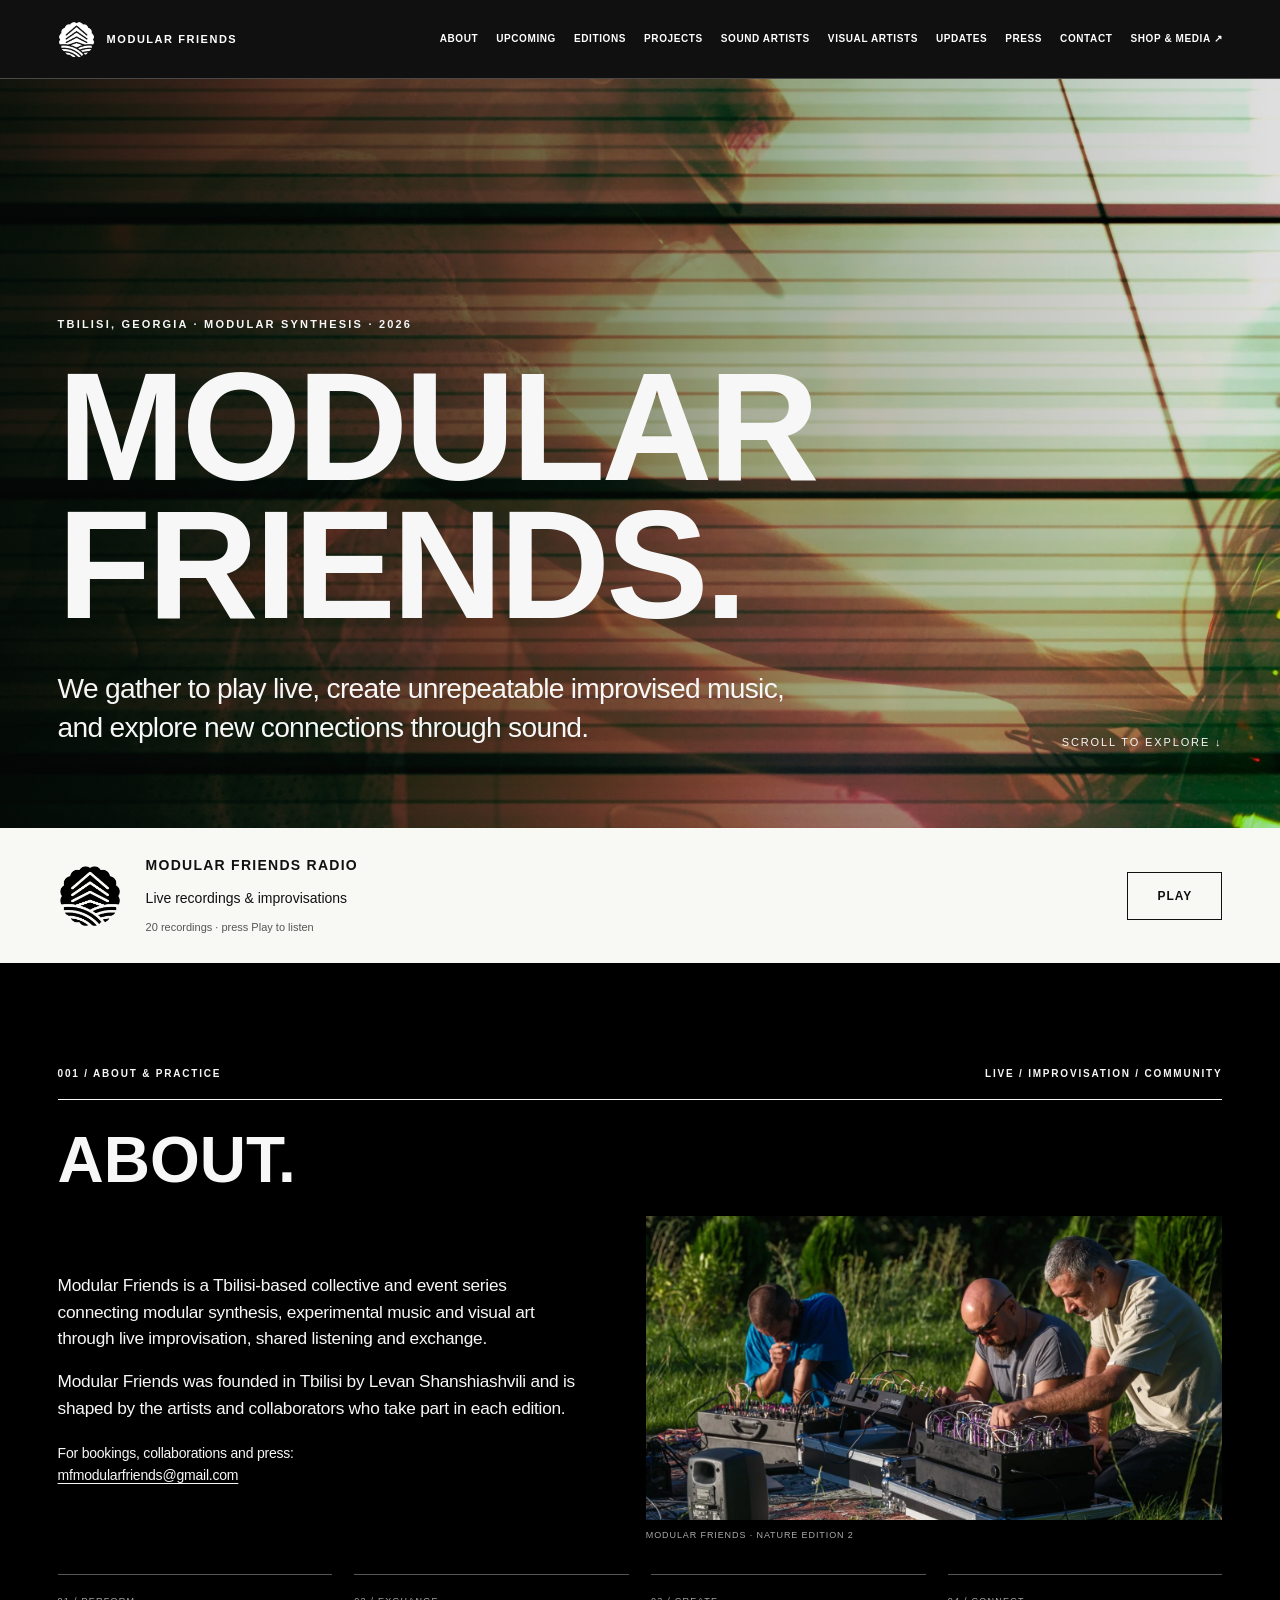
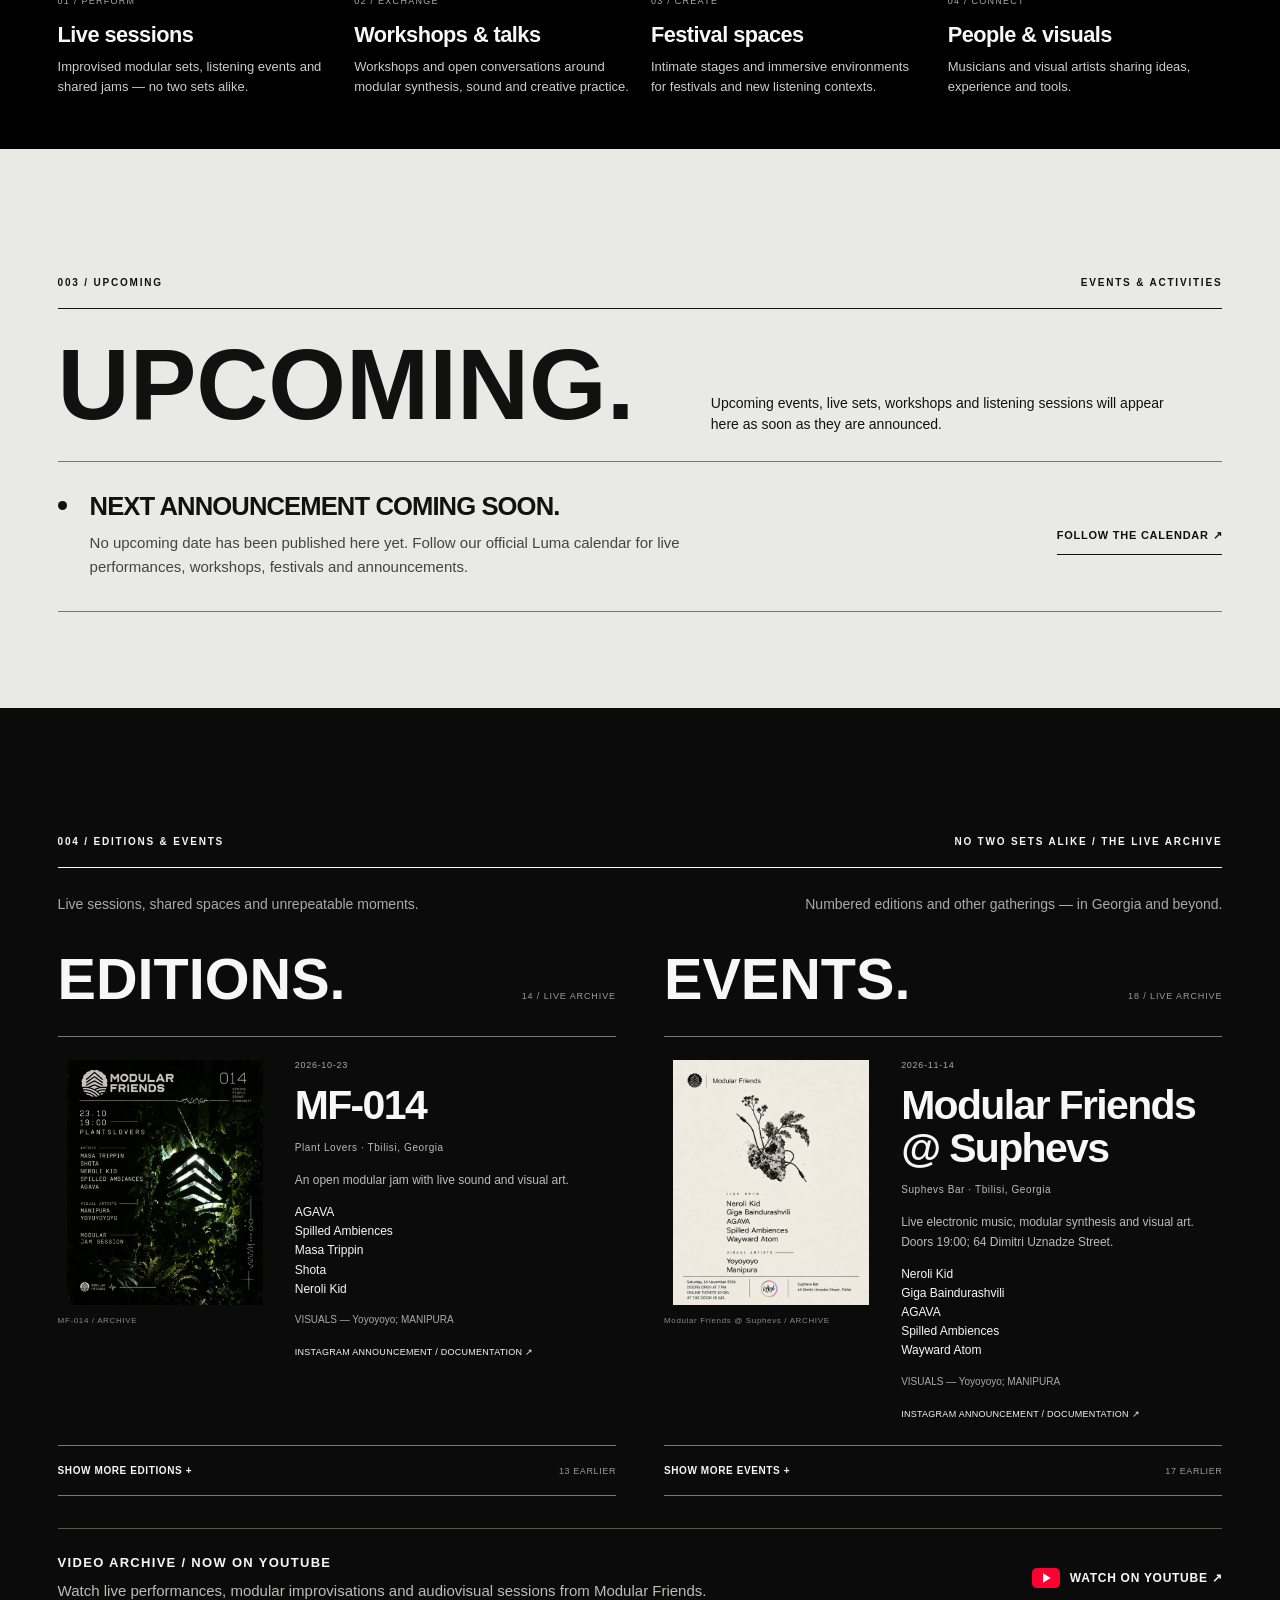
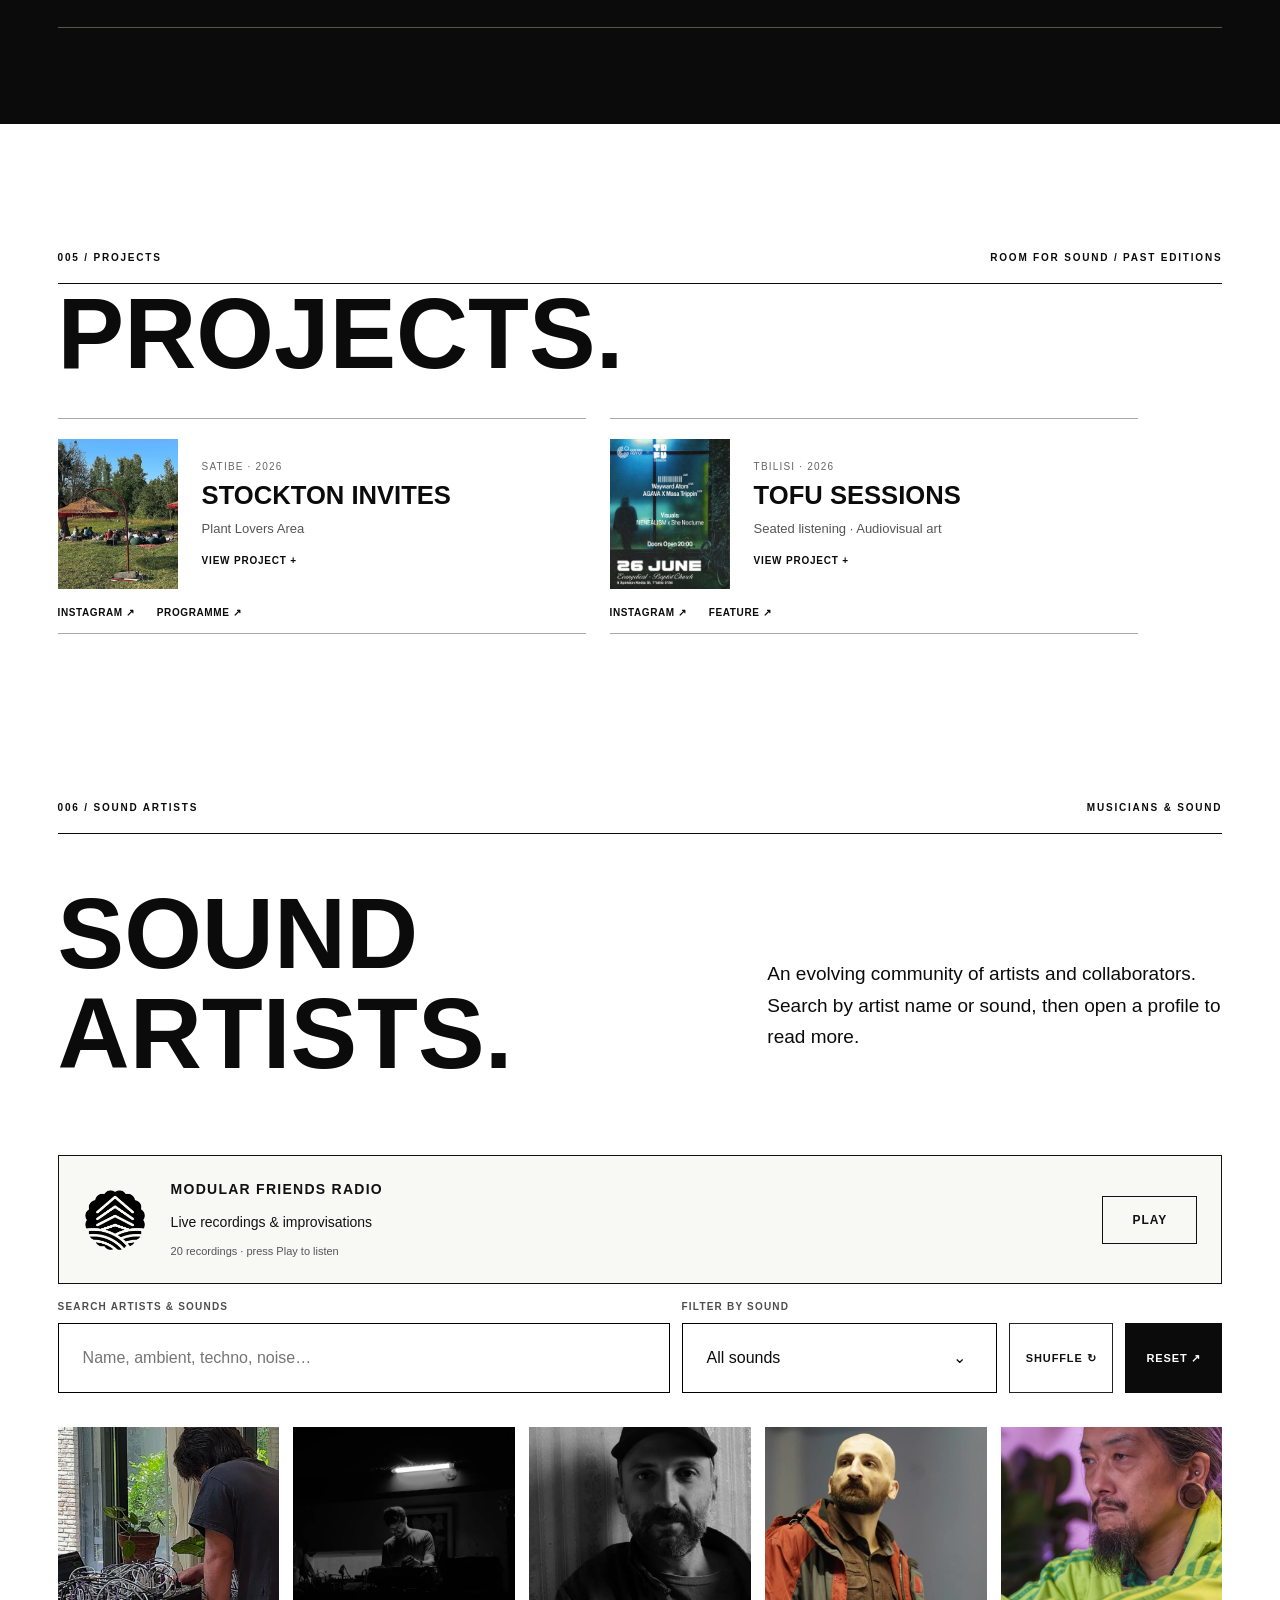
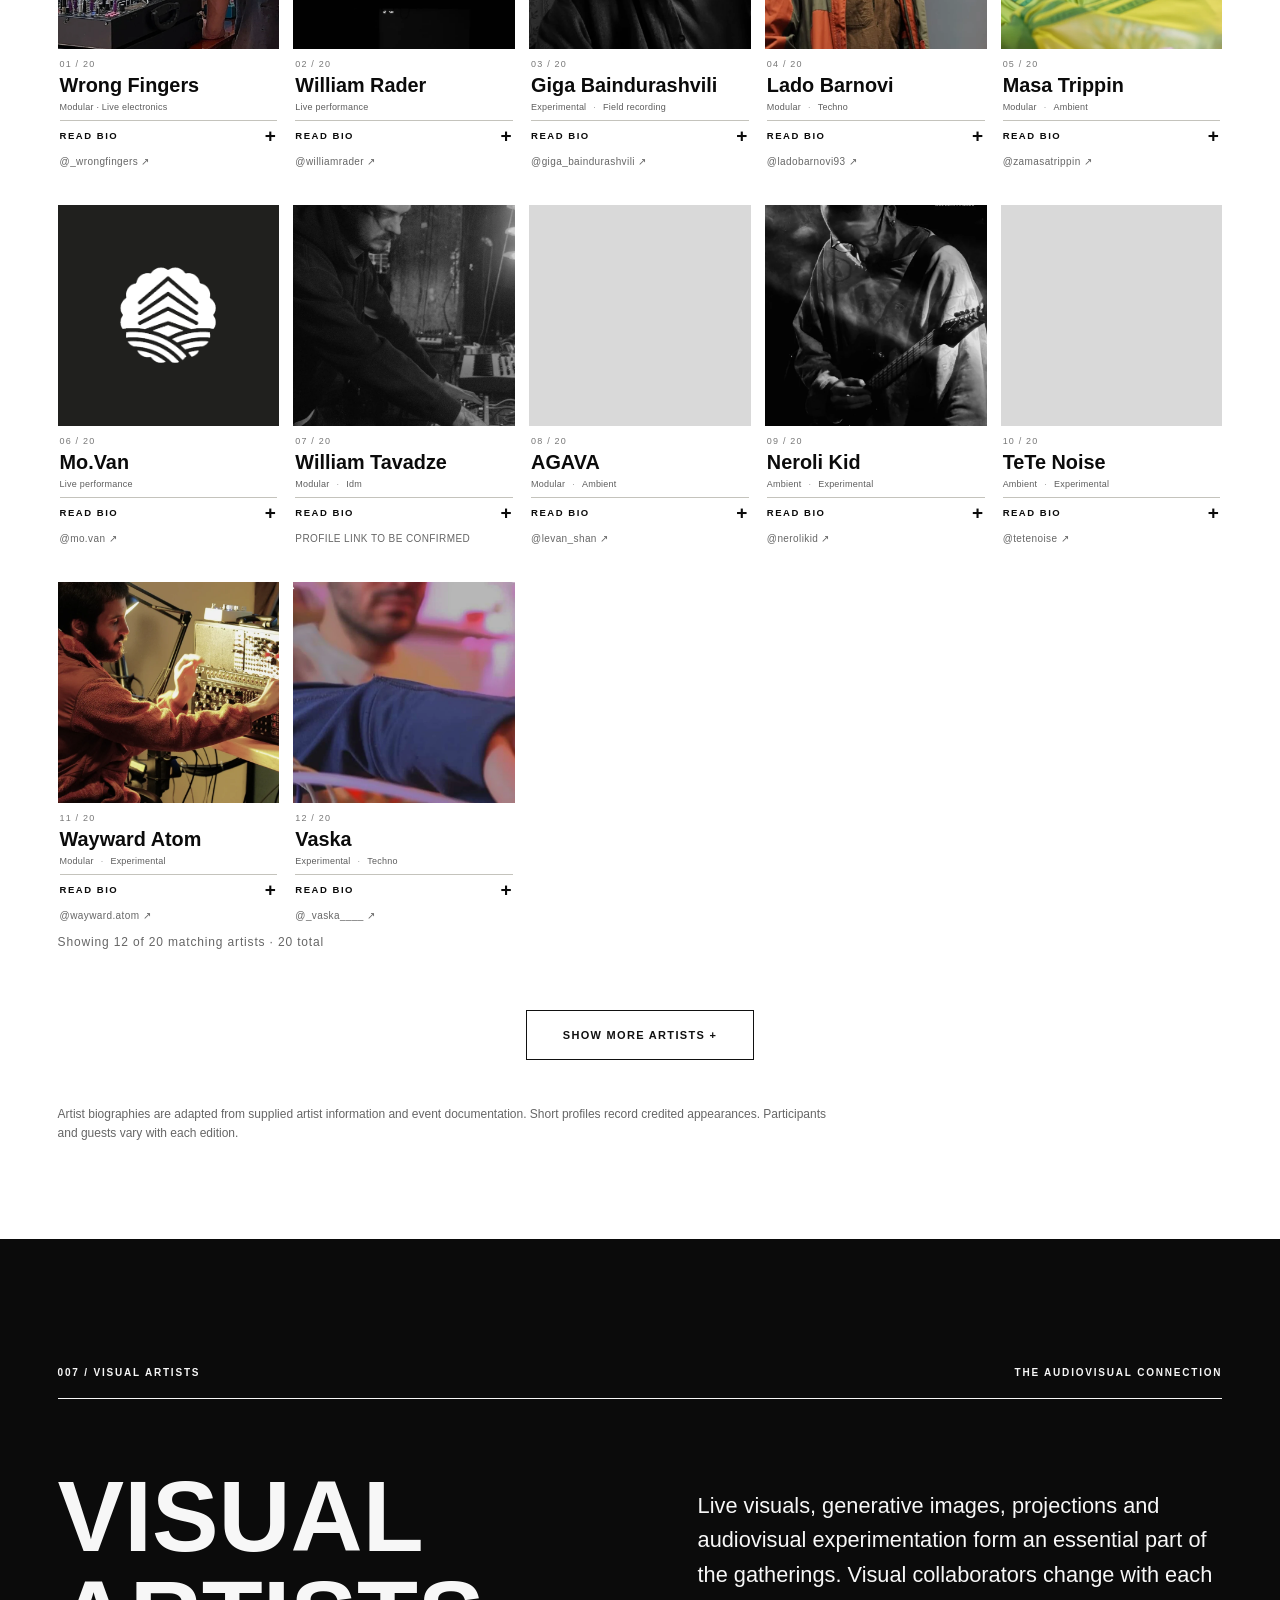
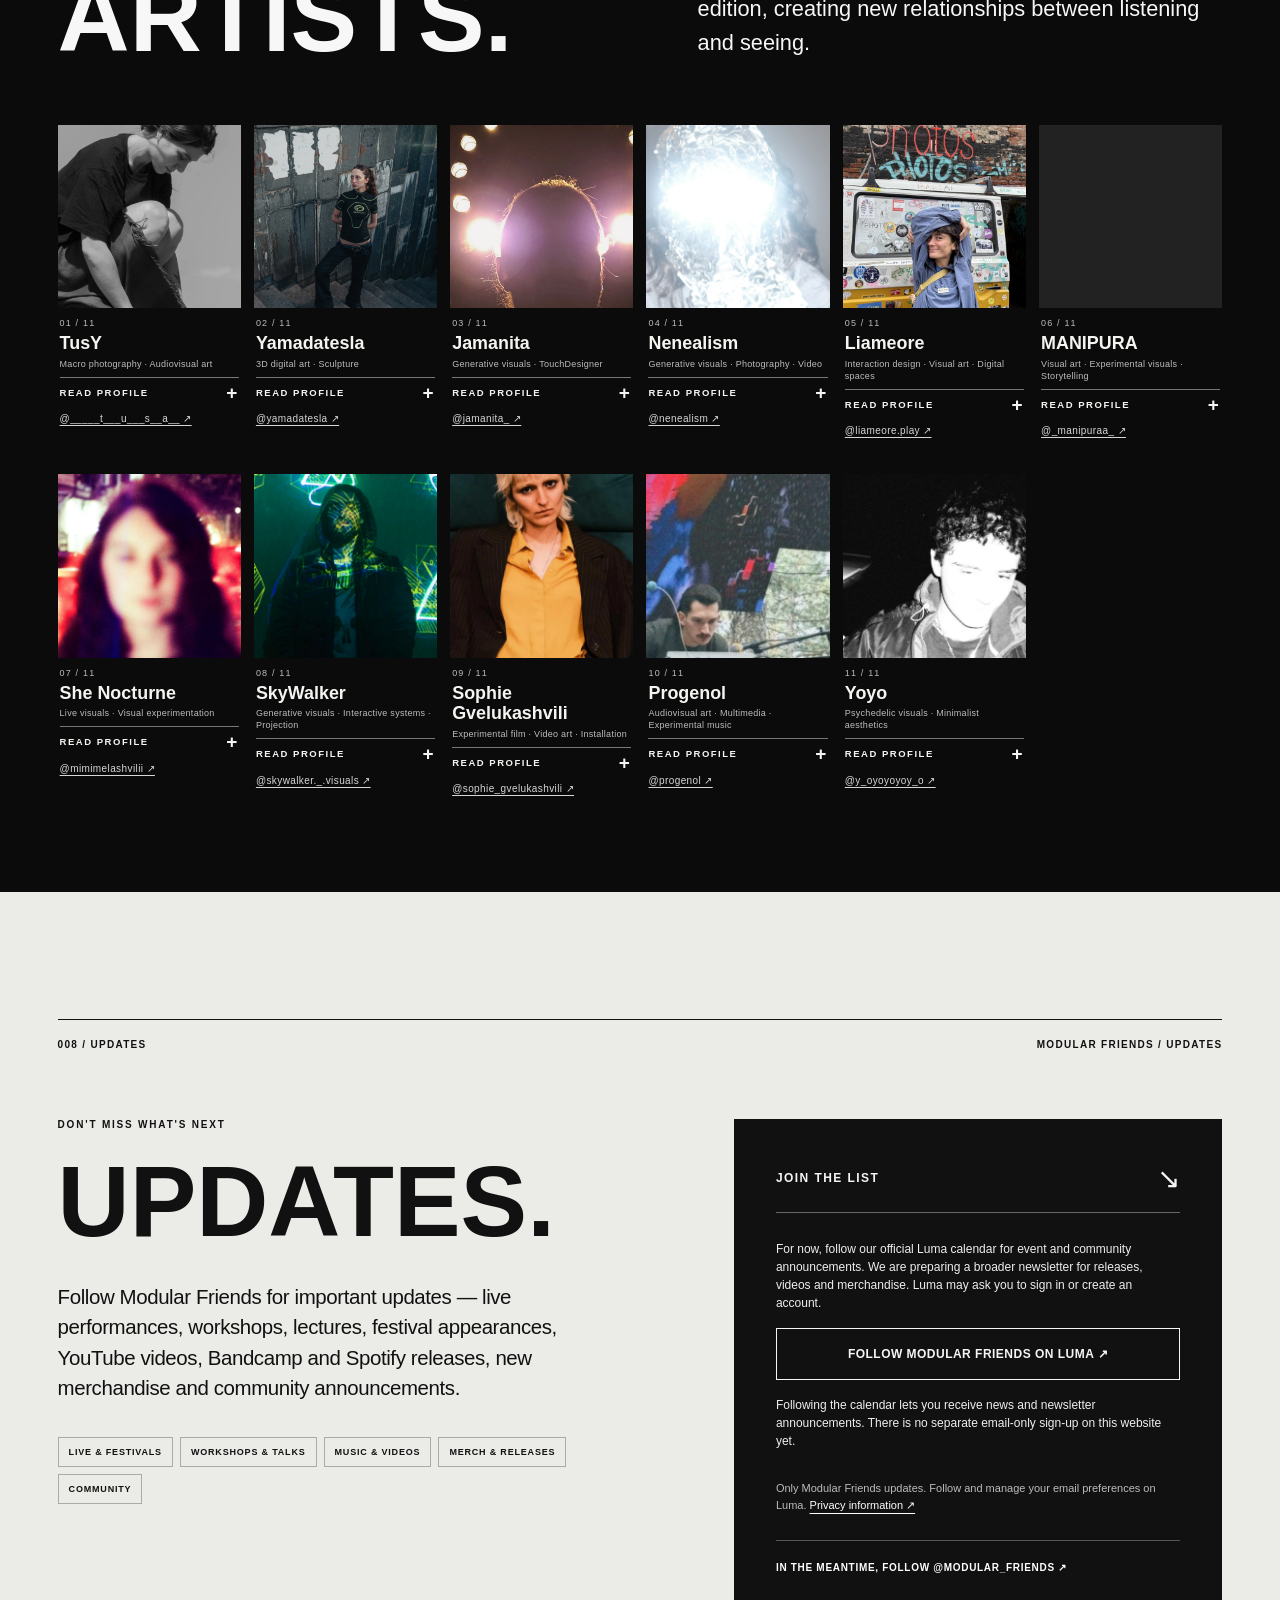
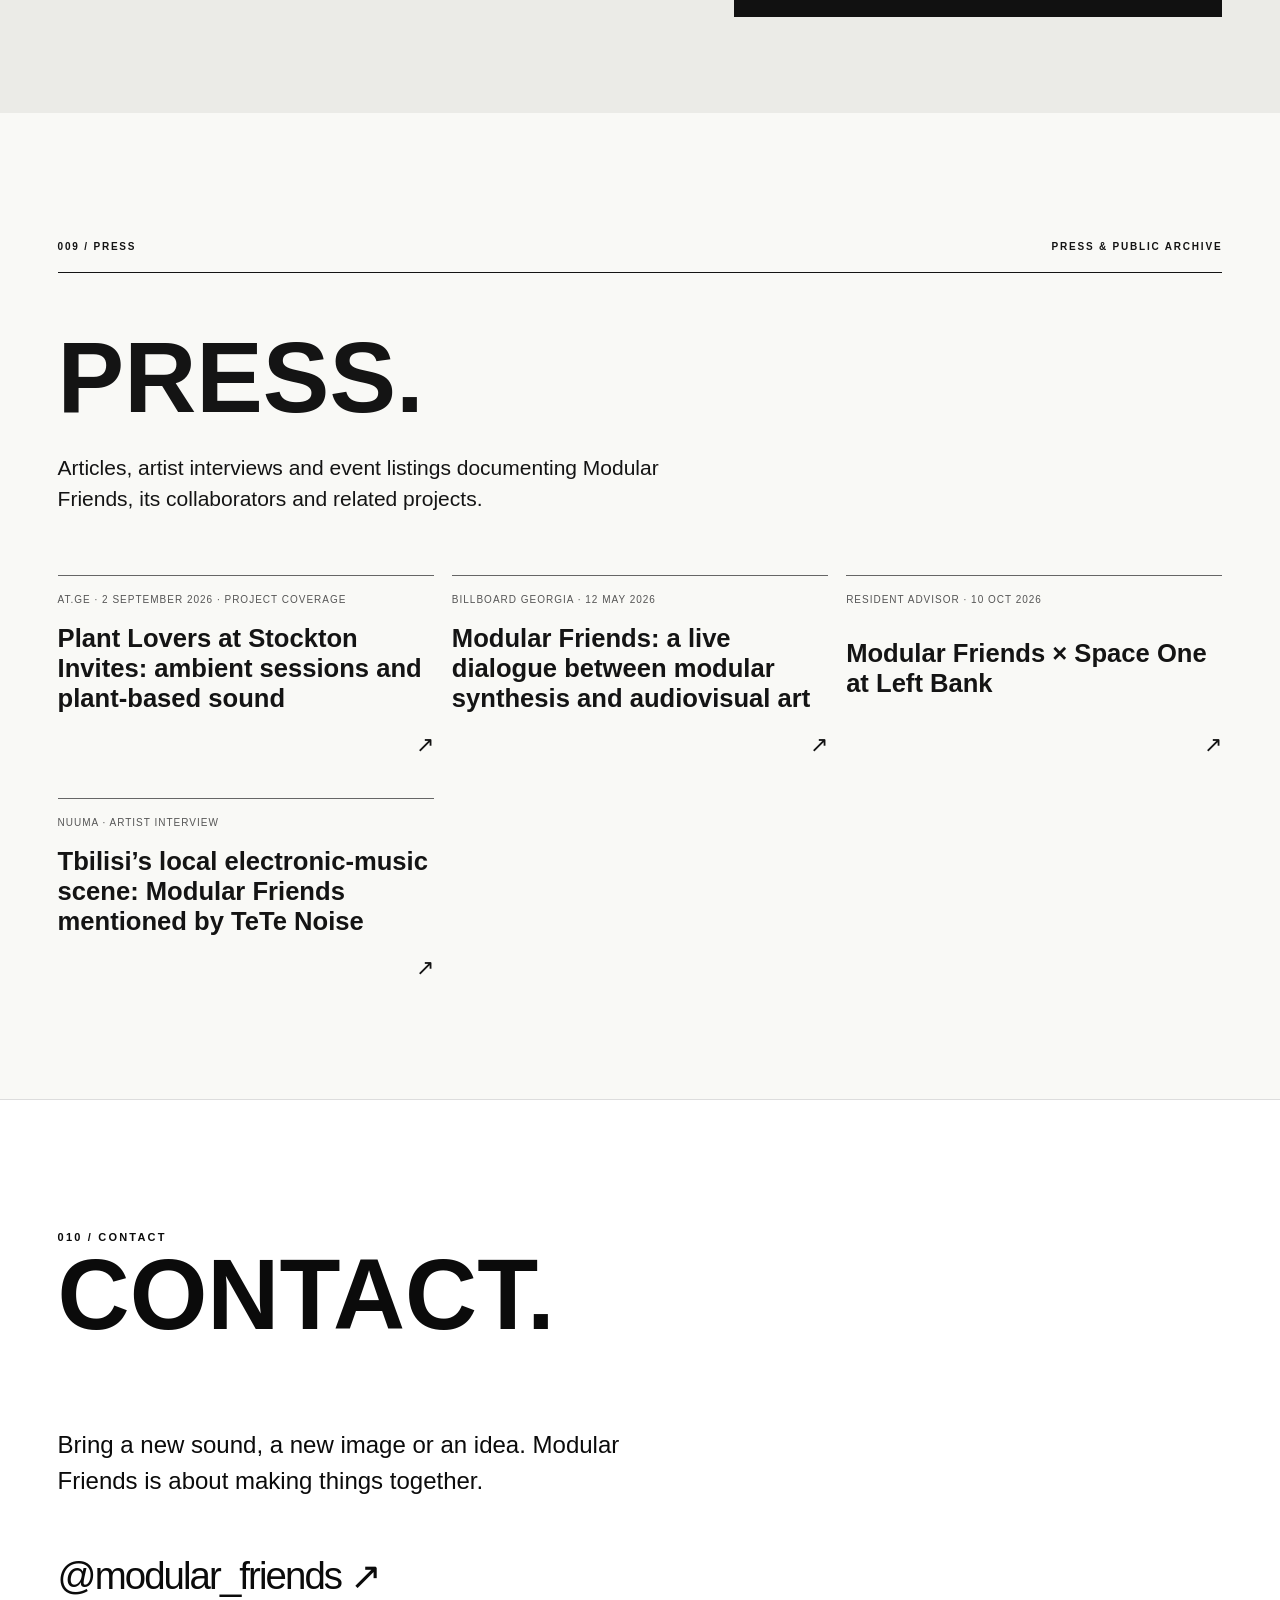
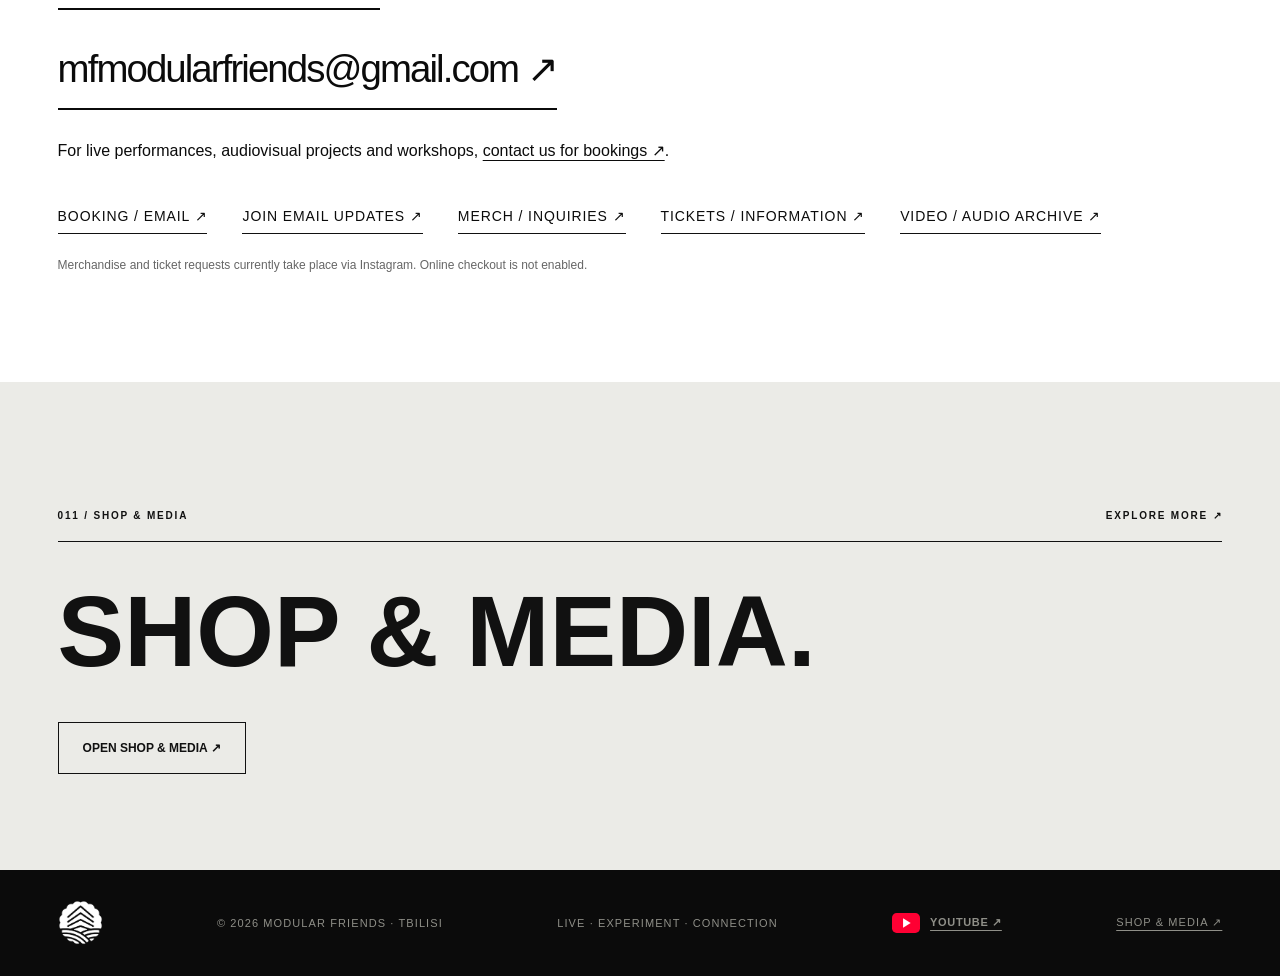
==== index.html @ 7f16be6c "Split live archive into poster-led editions and events" ====
<!DOCTYPE html>

<html lang="en"><head><meta charset="utf-8"/><meta content="width=device-width,initial-scale=1" name="viewport"/><title>Modular Friends | Official Website — Live Sound, Artists &amp; Events</title><meta content="#10100f" name="theme-color"/><meta content="website" property="og:type"/><link href="assets/modular-friends-logo-black.png" rel="icon" type="image/png"/>
<style>
:root{--ink:#10100f;--paper:#eeede8;--light:#faf9f5;--mid:#908f85;--edge:#393936;--accent:#d8ed99;--wide:min(100% - 9vw,1480px)}
*{box-sizing:border-box}html{scroll-behavior:smooth}body{margin:0;color:var(--paper);background:var(--ink);font-family:Helvetica,Arial,sans-serif;-webkit-font-smoothing:antialiased}a{color:inherit;text-decoration:none}a:hover{text-decoration:underline;text-underline-offset:4px}button,summary,a{outline-offset:4px}img{display:block;max-width:100%}section{scroll-margin-top:64px}h1,h2,h3,p{margin-top:0}.container{width:var(--wide);margin:auto}.top{height:74px;padding:0 4.5vw;display:flex;align-items:center;justify-content:space-between;position:absolute;top:0;left:0;right:0;z-index:3;background:linear-gradient(180deg,#050505a3,transparent)}.brand{display:flex;gap:13px;align-items:center;font-size:11px;font-weight:800;letter-spacing:.14em}.brand img{width:37px;height:42px;object-fit:contain}.top nav{display:flex;gap:clamp(15px,2.2vw,36px)}.top nav a{font-size:11px;letter-spacing:.12em;font-weight:bold}.hero{min-height:clamp(680px,92svh,1040px);position:relative;isolation:isolate;background:#342e27}.hero:before{content:"";background-image:linear-gradient(90deg,rgba(5,7,7,.78) 0,rgba(8,9,8,.32) 58%,rgba(4,5,4,.13) 100%),url('assets/event-atmosphere-01.webp');background-position:center;background-size:cover;position:absolute;inset:0;z-index:-1}.hero-inner{min-height:inherit;display:flex;flex-direction:column;justify-content:flex-end;padding:140px 0 80px}.eyebrow{font-size:11px;letter-spacing:.2em;font-weight:bold}.hero h1{font-size:clamp(86px,14.6vw,254px);font-weight:850;letter-spacing:-.095em;line-height:.75;margin:28px 0 30px}.hero h1 span{display:block}.hero-bottom{display:flex;align-items:flex-end;justify-content:space-between;gap:30px}.hero-intro{font-size:clamp(18px,2.2vw,29px);line-height:1.38;max-width:760px;letter-spacing:-.025em;margin:0}.hero-aside{font-size:11px;white-space:nowrap;letter-spacing:.17em}.section-tag{display:flex;align-items:center;justify-content:space-between;gap:15px;padding:27px 0 18px;border-bottom:1px solid currentColor;font-size:11px;letter-spacing:.18em;font-weight:bold}.white{background:var(--light);color:var(--ink)}.intro{padding-bottom:clamp(100px,13vw,210px)}.intro-statement{font-size:clamp(36px,5.9vw,100px);line-height:1.12;letter-spacing:-.066em;font-weight:600;max-width:1250px;padding-top:clamp(70px,10vw,140px)}.statement-small{max-width:700px;margin:0 0 0 auto;font-size:clamp(19px,2.1vw,27px);line-height:1.65;letter-spacing:-.03em}.intro-end{margin-top:70px;display:flex;gap:20px;justify-content:space-between;align-items:end}.intro-end img{width:92px;height:95px;object-fit:contain}.intro-end span{font-size:11px;letter-spacing:.15em;color:#777}.chap{padding:100px 0 125px}.huge{font-size:clamp(62px,9.3vw,154px);line-height:.9;letter-spacing:-.08em;font-weight:800;max-width:1280px;margin:48px 0 70px}.event-row{display:grid;grid-template-columns:180px 1fr 115px;gap:34px;border-top:1px solid var(--edge);padding:30px 0 44px}.event-label{font-size:11px;line-height:1.9;letter-spacing:.12em;color:#b1b0a8;display:flex;flex-direction:column}.event-main h3{font-size:clamp(58px,7vw,114px);letter-spacing:-.072em;line-height:.9;margin:0}.event-main>p{font-size:12px;letter-spacing:.16em;margin:18px 0 24px;color:#aaa99f}.event-members{font-size:clamp(17px,1.8vw,25px);line-height:1.5;max-width:820px}.event-visuals{font-size:12px;color:#a8a89e;margin-top:15px;line-height:1.65}.event-action{text-align:right;font-size:11px;letter-spacing:.1em}.archive{border-top:1px solid var(--edge);margin-top:10px}.archive>summary{font-size:12px;letter-spacing:.15em;font-weight:bold;cursor:pointer;padding:30px 2px;list-style:none}.archive>summary::-webkit-details-marker{display:none}.archive>summary:after{content:'+';float:right;font-size:22px;font-weight:400}.archive[open]>summary:after{content:'−'}.archive table{border-collapse:collapse;width:100%;font-size:13px}.archive th,.archive td{text-align:left;border-top:1px solid var(--edge);padding:21px 8px;vertical-align:top}.archive td{color:#bbbdb3}.archive th{white-space:nowrap}.editorial-note{font-size:12px;line-height:1.6;max-width:780px;color:#a7a79d;margin:28px 0 0}.artists-section{padding:85px 0 120px}.artist-header{display:grid;grid-template-columns:1.1fr .9fr;gap:12vw;align-items:end}.artist-header h2{font-size:clamp(66px,10vw,154px);font-weight:800;letter-spacing:-.085em;line-height:.9;margin:50px 0 66px}.artist-header p{font-size:19px;line-height:1.65;max-width:500px;padding-bottom:60px}.artist-grid{display:grid;grid-template-columns:repeat(4,minmax(0,1fr));gap:54px 15px}.artist-card{min-width:0}.artist-img{overflow:hidden;aspect-ratio:1/1;background:#c1c0b9}.artist-img img{width:100%;height:100%;object-fit:cover;transition:transform .7s}.artist-card:hover .artist-img img{transform:scale(1.035)}.artist-info{padding:17px 2px 0;display:flex;flex-direction:column}.artist-count{font-size:10px;letter-spacing:.13em;color:#777}.artist-card h3{font-size:clamp(23px,2.35vw,35px);font-weight:730;letter-spacing:-.05em;margin:8px 0 14px}.artist-card details{border-top:1px solid #c4c3bc;padding:12px 0}.artist-card summary{list-style:none;cursor:pointer;font-size:10px;letter-spacing:.16em;font-weight:750;display:flex;justify-content:space-between}.artist-card summary::-webkit-details-marker{display:none}.artist-card details[open] summary .plus{transform:rotate(45deg)}.plus{font-size:19px;line-height:.65}.artist-card details p{font-size:14px;line-height:1.6;padding:20px 0 0;margin:0}.artist-link{font-size:11px;letter-spacing:.04em;color:#666;padding-top:8px}.visual{padding-top:85px;padding-bottom:115px}.visual-inner{display:grid;grid-template-columns:.95fr 1.05fr;gap:8vw;padding-top:70px}.visual-inner h2{font-size:clamp(48px,6.2vw,105px);line-height:.98;letter-spacing:-.065em}.visual-inner p{font-size:20px;line-height:1.55}.credits{display:grid;grid-template-columns:repeat(2,1fr);gap:0 25px;margin-top:40px}.credits a,.credits span{padding:16px 0;border-top:1px solid var(--edge);font-size:15px}.signal{background:var(--accent);color:var(--ink);padding:140px 0}.signal h2{font-size:clamp(58px,9vw,149px);line-height:.94;letter-spacing:-.08em;max-width:1100px}.signal p{font-size:24px;max-width:640px;line-height:1.5}.signal a{display:inline-block;margin-top:30px;border-bottom:2px solid var(--ink);padding-bottom:10px;font-size:clamp(22px,3vw,42px);letter-spacing:-.05em}.foot{display:flex;justify-content:space-between;gap:20px;align-items:center;padding:28px 0;color:#8f8f88;font-size:11px;letter-spacing:.1em}.foot img{width:45px;height:50px;object-fit:contain}.skip{position:absolute;left:-9999px}.skip:focus{left:15px;top:12px;z-index:100;background:white;color:black;padding:15px}.worknote{background:#2d2c28;padding:9px 4.5vw;font-size:10px;letter-spacing:.12em;color:#d4d0c3}
@media(max-width:1100px){.artist-grid{grid-template-columns:repeat(3,minmax(0,1fr))}.event-row{grid-template-columns:130px 1fr 90px}.artist-header{gap:5vw}}
@media(max-width:770px){:root{--wide:min(100% - 42px,1480px)}.top{height:auto;padding:17px 21px;align-items:flex-start}.top nav{max-width:260px;justify-content:flex-end;gap:10px 18px;flex-wrap:wrap}.top nav a{font-size:9px}.hero{min-height:740px}.hero:before{background-position:59% center;background-image:linear-gradient(0deg,rgba(5,7,6,.85),rgba(4,6,6,.05)),url('assets/event-atmosphere-01.webp')}.hero-inner{padding-bottom:55px}.hero h1{font-size:clamp(65px,13vw,120px)}.hero-bottom{display:block}.hero-aside{margin-top:30px}.intro-statement{font-size:clamp(42px,7.5vw,65px)}.artist-grid{grid-template-columns:repeat(2,minmax(0,1fr));gap:42px 14px}.artist-header{display:block}.artist-header p{padding-bottom:10px}.event-row{grid-template-columns:1fr 70px;gap:20px}.event-label{grid-column:1/-1;flex-direction:row;gap:20px}.event-main{grid-column:1/2}.event-action{grid-column:2/3}.visual-inner{grid-template-columns:1fr;gap:30px}.visual-inner h2{margin:0}.chap{padding:65px 0 75px}.huge{margin:45px 0}}
@media(max-width:480px){.hero h1{font-size:clamp(58px,15vw,80px)}.hero-intro{font-size:20px}.artist-grid{grid-template-columns:1fr 1fr;gap:32px 12px}.artist-card h3{font-size:23px}.artist-count{font-size:9px}.artist-card details p{font-size:12px}.archive{overflow:hidden}.archive .scroll{overflow-x:auto}.archive table{min-width:570px}.credits{grid-template-columns:1fr}.signal{padding:90px 0}.artist-header h2{font-size:68px}.foot{flex-direction:column;align-items:flex-start}}

/* 2026-10-25 · v03 ART DIRECTION: STRICT MONOCHROME INTERFACE / COLOUR DOCUMENTARY IMAGES */
:root{--ink:#0b0b0b;--paper:#f7f7f7;--light:#fff;--mid:#888;--edge:#3d3d3d;--accent:#fff}
.white{background:#fff;color:#0b0b0b}
.top{background:linear-gradient(180deg,rgba(0,0,0,.67),rgba(0,0,0,0))}
.intro{padding-bottom:clamp(85px,11vw,175px)}
.intro-statement{max-width:1200px;font-size:clamp(37px,5.35vw,89px);letter-spacing:-.068em;padding-top:clamp(75px,10vw,130px);line-height:1.12;margin-bottom:70px}
.statement-small,.international-note{max-width:670px;margin-left:auto;font-size:clamp(17px,1.8vw,23px);line-height:1.6;letter-spacing:-.024em}
.international-note{margin-top:22px;color:#555;font-size:clamp(15px,1.4vw,18px);line-height:1.64}
.intro-end{margin-top:75px}
.editions-image{position:relative;overflow:hidden;margin:0 0 64px;aspect-ratio:2.35/1;background:#202020}
.editions-image img{width:100%;height:100%;object-fit:cover;object-position:center center;filter:contrast(1.04)}
.editions-image figcaption{position:absolute;right:22px;bottom:24px;font-size:10px;letter-spacing:.13em;font-weight:650;color:#fff;text-shadow:0 1px 6px #000;padding-left:15px}
.artist-img{aspect-ratio:1/1;background:#d9d9d9}
.artist-img img{width:100%;height:100%;object-fit:cover;object-position:center center}
.artist-card:hover .artist-img img{transform:scale(1.02)}
.bio-instagram{display:inline-block;margin:16px 0 3px;padding-bottom:7px;font-size:10px;letter-spacing:.12em;font-weight:700;border-bottom:1px solid #555}
.signal{background:#fff;color:#0b0b0b;border-top:1px solid #ddd}
.signal a{border-bottom-color:#0b0b0b}
.signal a:hover{text-decoration:none;opacity:.65}
.artist-link a:hover,.bio-instagram:hover{text-decoration:underline}
@media(max-width:770px){.intro-statement{font-size:clamp(38px,7.3vw,62px);margin-bottom:45px}.editions-image{aspect-ratio:1.5/1;margin-bottom:46px}.editions-image figcaption{font-size:9px;max-width:75%;text-align:right}.signal{padding:100px 0}}
@media(max-width:480px){.intro-statement{font-size:clamp(35px,8vw,50px)}.international-note{font-size:15px}.editions-image{aspect-ratio:1.2/1}.artist-card h3{font-size:22px}.bio-instagram{font-size:9px;line-height:1.6}}

/* V04 — editorial additions: collective, festival, learning and future infrastructure */
.top nav{flex-wrap:wrap;justify-content:flex-end}
.program{padding:88px 0 105px;background:#101010;color:#f7f7f7}
.program-heading{display:grid;grid-template-columns:1.2fr .8fr;gap:7vw;align-items:end;margin:55px 0 55px}
.program-heading h2{font-size:clamp(54px,8vw,128px);line-height:.93;letter-spacing:-.078em;margin:0;font-weight:780}
.program-heading p{font-size:clamp(17px,1.5vw,22px);line-height:1.62;max-width:430px;margin:0 0 7px;color:#d4d4d4}
.program-grid{display:grid;grid-template-columns:repeat(4,minmax(0,1fr));gap:12px}
.program-card{border-top:1px solid #999;padding:24px 10px 38px 0;min-height:230px}
.program-no{font-size:10px;letter-spacing:.14em;color:#a1a1a1}
.program-card h3{font-size:clamp(23px,2.35vw,38px);letter-spacing:-.05em;line-height:1.08;margin:32px 0 20px;font-weight:750}
.program-card p{font-size:14px;line-height:1.62;color:#d0d0d0;margin:0}
.program-archive{display:grid;grid-template-columns:1.2fr .8fr;align-items:end;gap:34px;margin-top:36px}
.program-archive figure{margin:0;max-height:510px;overflow:hidden;background:#252525}
.program-archive figure img{width:100%;height:100%;object-fit:cover;aspect-ratio:1.9/1}
.program-archive figure figcaption{font-size:10px;letter-spacing:.1em;color:#b4b4b4;margin:12px 0 0}
.program-archive p{font-size:clamp(16px,1.5vw,21px);line-height:1.64;color:#c4c4c4;max-width:450px;padding-bottom:16px;margin:0}
.festival{padding:90px 0 110px;background:#fff;color:#0b0b0b}
.festival-layout{display:grid;grid-template-columns:1fr 1fr;gap:10vw;margin-top:55px;align-items:start}
.festival h2{font-size:clamp(56px,8vw,130px);line-height:.9;letter-spacing:-.08em;margin:0 0 34px}
.festival .festival-sub{font-size:12px;font-weight:700;letter-spacing:.18em;text-transform:uppercase;border-top:1px solid #0b0b0b;padding-top:20px}
.festival-details{margin-top:3px}
.festival-details p{font-size:clamp(18px,1.8vw,25px);line-height:1.55;letter-spacing:-.026em}
.festival-details .festival-small{font-size:15px;line-height:1.62;color:#444}
.festival-roster{display:grid;grid-template-columns:1fr;gap:0;margin:25px 0 18px}
.festival-roster span{border-top:1px solid #ccc;padding:12px 0;font-size:14px}
.festival-roster span:last-child{border-bottom:1px solid #ccc}
.festival-source{display:inline-block;border-bottom:1px solid #0b0b0b;padding:7px 0;font-size:12px;font-weight:bold;letter-spacing:.1em}
.future{padding:92px 0 110px;background:#101010;color:#f7f7f7}
.future-header{display:grid;grid-template-columns:1fr .9fr;gap:8vw;margin:58px 0 58px;align-items:end}
.future-header h2{font-size:clamp(54px,8.3vw,132px);line-height:.92;letter-spacing:-.08em;margin:0}
.future-header p{font-size:clamp(17px,1.55vw,23px);line-height:1.6;color:#ccc;margin:0 0 10px}
.future-grid{display:grid;grid-template-columns:repeat(2,minmax(0,1fr));gap:30px 60px}
.future-card{border-top:1px solid #969696;padding:21px 0 24px;display:grid;grid-template-columns:70px 1fr;gap:14px}
.future-card .future-num{font-size:11px;letter-spacing:.16em;color:#aaa;padding-top:7px}
.future-card h3{font-size:clamp(24px,2.5vw,38px);letter-spacing:-.05em;margin:0 0 14px}
.future-card p{color:#c6c6c6;line-height:1.6;font-size:15px;max-width:580px;margin:0}
.future-disclaimer{border-top:1px solid #444;margin-top:35px;padding:20px 0 0;color:#adadad;font-size:12px;line-height:1.6;max-width:900px}
@media(max-width:1000px){.program-grid{grid-template-columns:repeat(2,minmax(0,1fr))}.program-card{min-height:190px}}
@media(max-width:770px){.program-heading,.festival-layout,.future-header{grid-template-columns:1fr;gap:25px}.program-heading h2,.festival h2,.future-header h2{font-size:clamp(52px,12vw,86px)}.program-archive{grid-template-columns:1fr;gap:20px}.future-grid{grid-template-columns:1fr;gap:7px}.future-card{grid-template-columns:47px 1fr}.festival{padding:70px 0 90px}.program{padding:70px 0 85px}.future{padding:70px 0 85px}.top nav{max-width:290px}}
@media(max-width:480px){.program-grid{grid-template-columns:1fr 1fr;gap:10px}.program-card{min-height:215px}.program-card h3{font-size:24px}.program-card p{font-size:13px}.program-archive figure img{aspect-ratio:1.25/1}.festival-roster span{font-size:13px}.festival-details p{font-size:18px}.top nav{max-width:235px;gap:9px 12px}.top nav a{font-size:8px}}


/* V05: More artists per row, useful on mobile, and growing catalogue with name/genre search. */
.artist-header h2{margin-bottom:48px}
.people-controls{display:flex;align-items:end;gap:12px;margin:-8px 0 16px;padding:18px 0 18px;border-top:1px solid #bdbdbd;border-bottom:1px solid #bdbdbd}
.people-search{flex:2;min-width:0}.people-filter{flex:1;min-width:0}
.people-controls label{display:block;font-size:10px;font-weight:750;letter-spacing:.12em;margin:0 0 10px;color:#4e4e4e}
.people-controls input,.people-controls select{display:block;width:100%;font-family:inherit;font-size:16px;background:#fff;color:#101010;border:1px solid #999;border-radius:0;min-height:49px;padding:12px 15px;outline-offset:3px}
.people-controls input:focus,.people-controls select:focus{outline:2px solid #121212}
.people-clear{min-height:49px;background:#0b0b0b;color:#fff;border:1px solid #0b0b0b;border-radius:0;padding:12px 20px;font-size:11px;font-weight:750;letter-spacing:.08em;cursor:pointer;white-space:nowrap}
.people-clear:hover{background:#333}
.people-results{padding:12px 0 20px;min-height:52px}.people-results p{font-size:12px;letter-spacing:.07em;color:#666;margin:0}
.artist-grid{grid-template-columns:repeat(6,minmax(0,1fr));gap:36px 14px}
.artist-info{padding-top:11px}.artist-card h3{font-size:clamp(18px,1.55vw,25px);line-height:1.1;margin:8px 0 5px;min-height:2.25em}
.artist-img{aspect-ratio:1/1}.artist-count{font-size:9px}.artist-genres{display:flex;gap:4px 7px;flex-wrap:wrap;min-height:28px;align-items:start;margin:4px 0 8px}.artist-genres span{font-size:9px;letter-spacing:.025em;color:#5d5d5d}
.artist-genres span+span:before{content:'·';margin-right:7px;color:#a0a0a0}
.artist-card details{padding:11px 0}.artist-card details summary{font-size:9.5px}.artist-link{font-size:10px;line-height:1.5;overflow-wrap:anywhere}.artist-card details p{font-size:13px}
.artist-card[hidden],.people-empty[hidden],.people-more[hidden]{display:none!important}
.people-more{text-align:center;margin:35px 0 0}.people-more-button{cursor:pointer;color:#111;background:transparent;border:1px solid #111;padding:18px 36px;font-family:inherit;font-weight:750;font-size:11px;letter-spacing:.12em}.people-more-button:hover{background:#111;color:white}
.people-empty{padding:18px 0;font-size:15px;color:#555}
@media(max-width:1399px){.artist-grid{grid-template-columns:repeat(5,minmax(0,1fr))}}
@media(max-width:1099px){.artist-grid{grid-template-columns:repeat(4,minmax(0,1fr))}}
@media(max-width:839px){.artist-grid{grid-template-columns:repeat(3,minmax(0,1fr))}.artist-header h2{font-size:clamp(58px,10vw,100px)}.artist-header p{padding-bottom:25px}}
@media(max-width:599px){.artist-grid{grid-template-columns:repeat(2,minmax(0,1fr));gap:32px 13px}.artist-card h3{font-size:21px}.people-controls{display:grid;grid-template-columns:1fr 1fr;gap:13px;margin-top:0}.people-search{grid-column:1/-1}.people-filter{grid-column:1/2}.people-clear{grid-column:2/3}.artist-genres span{font-size:9px}.artist-card details p{font-size:12px}.artist-header h2{font-size:clamp(62px,11.2vw,80px)}.people-more-button{width:100%}}
@media(max-width:350px){.artist-card h3{font-size:18px}.artist-link{font-size:9px}}


/* V06: Archive photograph, upcoming events, clear navigational structure */
:root{--accent:#f5f5f3}
.top nav{gap:clamp(8px,1.2vw,22px)}.top nav a{font-size:10px;letter-spacing:.08em}
.festival-photo{margin:62px 0 0;aspect-ratio:2.2/1;overflow:hidden;position:relative;background:#d0d0d0}
.festival-photo img{display:block;width:100%;height:100%;object-fit:cover;object-position:center 55%}
.festival-photo figcaption{position:absolute;right:16px;bottom:16px;color:#fff;text-shadow:0 1px 5px #101010;font-size:10px;letter-spacing:.13em;font-weight:700;background:rgba(0,0,0,.52);padding:9px 12px}
.upcoming{background:#e9e9e6;color:#111;padding:95px 0 105px}
.upcoming-intro{display:flex;align-items:end;justify-content:space-between;gap:8vw;margin:62px 0}
.upcoming-intro h2{font-size:clamp(62px,8.2vw,135px);line-height:.86;letter-spacing:-.085em;margin:0}
.upcoming-intro p{max-width:520px;font-size:clamp(17px,1.7vw,24px);line-height:1.5;margin:0 0 3px}
.upcoming-empty{border-top:1px solid #777;border-bottom:1px solid #777;display:grid;grid-template-columns:12px 1fr auto;align-items:start;gap:20px;padding:30px 0 32px}
.upcoming-empty .status-dot{display:inline-block;width:9px;height:9px;background:#111;border-radius:50%;margin-top:9px}
.upcoming-empty h3{font-size:clamp(18px,2vw,28px);margin:0 0 10px;letter-spacing:-.035em}
.upcoming-empty p{font-size:15px;color:#444;line-height:1.6;max-width:670px;margin:0}
.upcoming-empty>a{align-self:center;justify-self:end;display:inline-block;padding:12px 0;border-bottom:1px solid #111;white-space:nowrap;font-size:11px;font-weight:750;letter-spacing:.07em}
.upcoming-empty[hidden]{display:none}
.upcoming-card{border-top:1px solid #888;padding:26px 0;display:grid;grid-template-columns:150px 1fr 160px;gap:30px}
.upcoming-card time{font-size:12px;letter-spacing:.1em}.upcoming-card small{font-size:11px;letter-spacing:.15em;color:#555}
.upcoming-card h3{font-size:clamp(26px,3vw,48px);margin:8px 0 12px;letter-spacing:-.06em}.upcoming-card p{font-size:15px;color:#555;line-height:1.5;margin:4px 0}
.upcoming-card>a{align-self:center;font-weight:bold;font-size:11px;letter-spacing:.1em;border-bottom:1px solid #333;padding:12px 0;text-align:right}
.contact-quick-links{display:flex;flex-wrap:wrap;gap:14px 35px;margin-top:35px}
.contact-quick-links>a{font-size:14px!important;letter-spacing:.065em!important;margin:0!important;padding:9px 0!important;border-bottom:1px solid #111!important}
.contact-caption{font-size:12px!important;color:#666;max-width:650px!important;margin-top:22px!important}
.foot a{color:inherit;text-decoration:underline;text-underline-offset:4px}
@media(max-width:1080px){.top nav{gap:8px 14px;flex-wrap:wrap;justify-content:end;max-width:650px}.top nav a{font-size:9px}}
@media(max-width:770px){.top{min-height:115px}.top nav{max-width:270px;gap:9px 12px}.top nav a{font-size:9px}.festival-photo{aspect-ratio:1.62/1}.upcoming{padding:75px 0 80px}.upcoming-intro{display:block;margin:45px 0}.upcoming-intro h2{font-size:clamp(55px,10vw,98px)}.upcoming-intro p{margin-top:26px}.upcoming-empty{grid-template-columns:10px 1fr;gap:10px 15px}.upcoming-empty>a{grid-column:2;justify-self:start}.upcoming-card{grid-template-columns:1fr;gap:10px}.upcoming-card>a{text-align:left;justify-self:start}.contact-quick-links{display:grid;gap:6px}.contact-quick-links a{justify-self:start}.festival-photo figcaption{right:8px;bottom:8px;font-size:8px}.foot{flex-wrap:wrap}}
@media(max-width:460px){.top .brand{font-size:9px}.top .brand img{width:30px;height:32px}.top nav{max-width:245px;gap:8px}.top nav a{font-size:8px}.editions-image{aspect-ratio:1.7/1}.festival-photo{aspect-ratio:1.2/1}}

/* V11 — reshuffle action and visual artists represented in the same profile-card language. */
.people-actions{display:flex;align-items:stretch;gap:8px;flex-shrink:0}
.people-shuffle{min-height:49px;color:#111;background:transparent;border:1px solid #222;padding:12px 16px;font-size:11px;font-weight:750;letter-spacing:.08em;cursor:pointer;white-space:nowrap}
.people-shuffle:hover,.people-shuffle:focus-visible{color:#fff;background:#111}
.people-actions .people-clear{min-width:86px}
@media(max-width:850px){.people-controls{flex-wrap:wrap}.people-search{flex:2 1 55%}.people-filter{flex:1 1 35%}.people-actions{flex:1 0 100%;justify-content:flex-end}}
@media(max-width:599px){.people-controls{display:grid;grid-template-columns:1fr 1fr}.people-controls .people-search,.people-controls .people-filter,.people-controls .people-actions{grid-column:1/-1}.people-controls .people-actions{display:grid;grid-template-columns:1fr 1fr;width:100%;gap:10px}.people-controls .people-actions button{min-width:0;white-space:normal}.artist-grid{grid-template-columns:repeat(2,minmax(0,1fr))}}
.visual-wrap{padding-top:68px}.visual-intro{display:grid;grid-template-columns:1fr 1fr;gap:9vw;align-items:end;margin-bottom:58px}
.visual-intro h2{font-size:clamp(55px,7vw,112px);line-height:.92;letter-spacing:-.065em;margin:0}
.visual-intro p{font-size:clamp(17px,1.7vw,23px);line-height:1.58;max-width:620px;margin:0 0 6px}
.visual-profiles{display:grid;grid-template-columns:repeat(4,minmax(0,1fr));gap:38px 15px}
.visual-profile{min-width:0;color:#f4f4f1}
.visual-image{position:relative;display:flex;flex-direction:column;justify-content:space-between;aspect-ratio:1/1;overflow:hidden;background:#e4e4e0;color:#111;padding:15px}
.visual-card-index,.visual-card-caption{font-size:9px;letter-spacing:.15em;font-weight:700}
.visual-monogram{font-size:clamp(55px,7vw,125px);letter-spacing:-.12em;line-height:1;font-weight:700;align-self:center}
.visual-profile:nth-child(even) .visual-image{background:#bdbdb8}.visual-profile:nth-child(3n) .visual-image{background:#f3f3f0}
.visual-profile h3{font-size:clamp(19px,2vw,31px);min-height:2.25em;margin:8px 0 6px}
.visual-profile .artist-count,.visual-profile .artist-genres span,.visual-profile .artist-link{color:#bdbdbd}
.visual-profile details{border-top-color:#777}.visual-profile details p{color:#e1e1dd}
.visual-profile .bio-instagram{display:inline-block;margin-top:12px;font-size:11px;line-height:1.6;letter-spacing:.04em;border-bottom:1px solid #aaa}
.visual-profile .artist-link a{color:#d6d6d6}
.visual-disclaimer{font-size:12px;line-height:1.6;color:#9d9d98;margin:46px 0 0;max-width:880px}
@media(max-width:1040px){.visual-profiles{grid-template-columns:repeat(3,minmax(0,1fr))}}
@media(max-width:700px){.visual-intro{grid-template-columns:1fr;gap:30px}.visual-profiles{grid-template-columns:repeat(2,minmax(0,1fr))}.visual-monogram{font-size:clamp(57px,14vw,90px)}.visual-profile h3{font-size:20px}.visual-image{padding:11px}}
@media(max-width:350px){.visual-profiles{gap:28px 11px}.visual-profile h3{font-size:18px}}

/* V12: real cropped photographs for six confirmed visual collaborators */
.visual-photo{display:block;padding:0;background:#222 !important;aspect-ratio:1/1;color:inherit;overflow:hidden}
.visual-photo img{width:100%;height:100%;object-fit:cover;object-position:center;transition:transform .7s ease}
.visual-profile:hover .visual-photo img{transform:scale(1.035)}
.visual-profile .artist-genres span{font-size:10px;line-height:1.5;letter-spacing:.03em}
.visual-additional{font-size:12px;line-height:1.9;letter-spacing:.08em;margin:46px 0 7px;color:#c4c4c0}
.visual-additional a{text-decoration:underline;text-underline-offset:3px}

/* V14: independent publication references and indexable content */
.press-refs{background:#f9f9f6;color:#141414;padding:80px 0 120px}
.press-refs h2{font-size:clamp(61px,8vw,130px);letter-spacing:-.08em;line-height:.92;margin:55px 0 24px}
.press-refs p{font-size:clamp(16px,2vw,21px);line-height:1.5;max-width:680px;margin-bottom:60px}
.press-grid{display:grid;grid-template-columns:repeat(3,minmax(0,1fr));gap:18px}
.press-reference{border-top:1px solid #666;padding:18px 0 22px;display:flex;flex-direction:column;gap:18px;min-height:205px;justify-content:space-between}
.press-reference strong{font-size:clamp(19px,2vw,29px);line-height:1.18;letter-spacing:-.05em}
.press-reference span:last-child{align-self:flex-end;font-size:22px}.press-label{font-size:10px;letter-spacing:.1em;color:#555}
@media(max-width:700px){.press-grid{grid-template-columns:1fr}.press-reference{min-height:130px;gap:9px}}

/* Upcoming event: poster left, complete information right; reusable for future events */
.upcoming-event-layout{display:grid;grid-template-columns:minmax(0,520px) minmax(0,1fr);align-items:start;gap:clamp(24px,4vw,70px);width:100%}
.upcoming-event-layout .random-fridays-poster{margin:0!important;max-width:none!important;width:100%}
.upcoming-event-layout .random-fridays-poster img{width:100%;height:auto;display:block}
.upcoming-event-layout .upcoming-card{display:flex;flex-direction:column;align-items:flex-start;gap:24px;min-width:0;padding-top:10px}
.upcoming-event-layout .upcoming-card h3{overflow-wrap:anywhere}
.upcoming-event-layout .upcoming-card>a:last-child{margin-top:10px}
@media(max-width:800px){.upcoming-event-layout{grid-template-columns:1fr;gap:22px}.upcoming-event-layout .random-fridays-poster{max-width:520px!important}.upcoming-event-layout .upcoming-card{gap:16px;padding-top:0}}
.upcoming-event-description{font-size:15px;line-height:1.55;max-width:620px}.upcoming-event-description p{margin:0 0 16px}.upcoming-event-description [lang="ka"]{font-family:Arial,Helvetica,sans-serif}.upcoming-event-layout .upcoming-card{gap:15px}

/* Compact upcoming cards: half-width poster, short summary, full details one click away. */
#upcoming{padding:45px 0 50px}#upcoming .upcoming-intro{margin:25px 0 28px;gap:30px}#upcoming .upcoming-intro h2{font-size:clamp(36px,5vw,64px);margin:0}#upcoming .upcoming-intro>p{font-size:14px;line-height:1.5;max-width:460px}#upcomingEventList{display:grid;gap:26px}#upcoming .upcoming-event-layout{grid-template-columns:minmax(0,260px) minmax(0,1fr);gap:28px;align-items:start;border-top:1px solid #aaa;padding-top:20px}#upcoming .upcoming-card{border:0;padding:0;gap:10px}#upcoming .upcoming-card time{font-size:11px;line-height:1.5}#upcoming .upcoming-card h3{font-size:clamp(23px,2.2vw,32px);line-height:1.1;margin:7px 0 10px;letter-spacing:-.035em}#upcoming .upcoming-card p{font-size:14px;line-height:1.5;margin:0 0 8px}#upcoming .upcoming-event-description{max-width:650px;margin-top:12px}#upcoming .upcoming-links{display:flex;flex-wrap:wrap;gap:12px 24px;margin-top:14px;font-size:11px;font-weight:bold;letter-spacing:.06em}#upcoming .upcoming-event-layout[hidden],#upcoming .upcoming-empty[hidden]{display:none!important}@media(max-width:600px){#upcoming .upcoming-event-layout{grid-template-columns:minmax(0,130px) minmax(0,1fr);gap:16px}#upcoming .upcoming-card h3{font-size:20px}#upcoming .upcoming-card p{font-size:12px}#upcoming .upcoming-card time{font-size:10px}#upcoming .upcoming-card small{font-size:9px}#upcoming .upcoming-links{font-size:10px;gap:10px}#upcoming .upcoming-intro{margin:22px 0}#upcoming .upcoming-intro>p{font-size:13px}}@media(max-width:360px){#upcoming .upcoming-event-layout{grid-template-columns:100px minmax(0,1fr);gap:12px}}
</style><style>
/* V07: user-requested persistent header (desktop and phone); no colored interface accents. */
html{scroll-padding-top:110px}
section,article[id]{scroll-margin-top:110px}
header.top{position:fixed!important;left:0;top:0;right:0;z-index:9999!important;
  background:rgba(8,8,8,.94)!important;
  border-bottom:1px solid rgba(255,255,255,.24);
  -webkit-backdrop-filter:blur(13px);backdrop-filter:blur(13px);
  transition:background-color .2s ease}
header.top .brand,header.top nav a{color:#fff}
header.top .brand:hover,header.top nav a:hover{text-decoration:underline;text-underline-offset:4px}
.plantmusic-link{display:inline-block;font-size:11px;margin:5px 0 0 12px;border-bottom:1px solid #333;font-weight:750;letter-spacing:.03em;white-space:normal}
.editions-image img{object-position:50% 50%}
@media(max-width:770px){html{scroll-padding-top:138px}section,article[id]{scroll-margin-top:138px}
header.top{min-height:0!important;align-items:center!important;padding:12px 18px!important}
header.top nav{align-items:center!important;justify-content:flex-end;max-width:60%;gap:8px 12px!important}
header.top nav a{line-height:1.25}}
@media(max-width:380px){header.top{padding:10px 12px!important}header.top nav{max-width:62%;gap:8px!important}header.top nav a{font-size:7.5px!important}header.top .brand{gap:7px}}

@media(max-width:360px){.upcoming-intro h2{font-size:44px!important}.signal h2{font-size:46px!important}.hero h1{font-size:55px!important}}
</style><style>
/* V08 — photography-led selective archive. Interface monochrome, pictures remain in their original colours. */
.photo-archive{background:#101010;color:#f3f2ee;padding:88px 0 120px;scroll-margin-top:110px}
.photo-archive .section-tag{border-color:#6a6a65}
.gallery-head{display:grid;grid-template-columns:1.25fr .75fr;gap:7vw;align-items:end;margin:36px 0 55px}
.gallery-head h2{font-size:clamp(72px,10vw,158px);font-weight:850;line-height:.85;letter-spacing:-.086em;margin:0}
.gallery-head p{font-size:clamp(16px,1.7vw,23px);line-height:1.5;margin:0;max-width:500px}
.gallery-head p span{display:block;font-size:12px;line-height:1.6;color:#aaa;margin-top:20px}
.gallery-grid{display:grid;grid-template-columns:repeat(3,minmax(0,1fr));gap:30px 17px}
.gallery-item{min-width:0;margin:0}
.gallery-open{cursor:zoom-in;padding:0;border:0;width:100%;display:block;background:#222;aspect-ratio:4/3;overflow:hidden}
.gallery-open img{height:100%;width:100%;object-fit:cover;transition:transform .5s ease}
.gallery-open:hover img,.gallery-open:focus-visible img{transform:scale(1.025)}
.gallery-item figcaption{padding:13px 0;display:flex;justify-content:space-between;gap:12px;font-size:10px;letter-spacing:.09em;border-bottom:1px solid #5c5c59;line-height:1.4}
.gallery-item figcaption span:last-child{color:#a8a8a5;white-space:nowrap}
.gallery-footnote{margin:30px 0 0;color:#93938f;font-size:12px;line-height:1.7;max-width:780px}
.gallery-subnav{font-weight:700;border-bottom:1px solid #999;font-size:10px}
.gallery-dialog{position:fixed;border:1px solid #5f5f5f;background:#111;color:white;max-width:min(95vw,1360px);max-height:92dvh;padding:15px 15px 12px;box-shadow:0 18px 90px #0009}
.gallery-dialog::backdrop{background:#000e}
.gallery-dialog img{width:auto;height:auto;max-width:calc(95vw - 30px);max-height:calc(92dvh - 100px);object-fit:contain;margin:auto}
.gallery-dialog form{text-align:right;margin-bottom:12px}
.gallery-close{border:0;background:white;color:#111;cursor:pointer;font:700 11px Arial,sans-serif;letter-spacing:.12em;padding:12px 15px}
.gallery-dialog p{font-size:12px;margin:12px 0 0;text-align:center;letter-spacing:.08em}
@media(max-width:900px){.gallery-grid{grid-template-columns:repeat(2,minmax(0,1fr))}.gallery-head{gap:25px}.gallery-head h2{font-size:clamp(70px,12vw,116px)}}
@media(max-width:600px){.photo-archive{padding:65px 0 85px}.gallery-head{display:block;margin:35px 0 45px}.gallery-head p{margin-top:30px;font-size:17px}.gallery-head h2{font-size:clamp(64px,15vw,100px)}.gallery-grid{gap:22px 10px}.gallery-open{aspect-ratio:3/4}.gallery-item figcaption{font-size:9px;display:block}.gallery-item figcaption span:last-child{display:block;margin-top:7px}.gallery-dialog{padding:8px}.gallery-dialog img{max-width:calc(95vw - 16px)}}
@media(prefers-reduced-motion:reduce){.gallery-open img{transition:none}}
</style>
<style id="visual-artists-v13">
/* V13 — match the musician catalogue density; six visual collaborators in one desktop row. */
.visual-profiles{grid-template-columns:repeat(6,minmax(0,1fr));gap:36px 13px;align-items:start}
.visual-profile .artist-info{padding-top:11px}
.visual-profile h3{font-size:clamp(16px,1.4vw,22px);line-height:1.15;min-height:2.35em;margin:8px 0 7px;overflow-wrap:anywhere}
.visual-profile h3 a{text-decoration:none;color:inherit}
.visual-profile h3 a:hover,.visual-profile h3 a:focus-visible{text-decoration:underline;text-underline-offset:3px}
.visual-profile .artist-genres{min-height:2.6em;margin:4px 0 8px}
.visual-profile .artist-genres span{font-size:9px;line-height:1.35}
.visual-profile .artist-link a{display:block;font-size:10px;line-height:1.5;overflow-wrap:anywhere;text-decoration:underline;text-underline-offset:3px}
.visual-profile details p{font-size:13px;line-height:1.65}
.visual-profile .bio-instagram{overflow-wrap:anywhere}
.visual-photo-link{display:block;overflow:hidden;aspect-ratio:1/1;padding:0}
.visual-photo-link img{width:100%;height:100%;object-fit:cover;transition:transform .55s ease}
.visual-photo-link:hover img,.visual-photo-link:focus-visible img{transform:scale(1.035)}
@media(max-width:1050px){.visual-profiles{grid-template-columns:repeat(4,minmax(0,1fr))}}
@media(max-width:820px){.visual-profiles{grid-template-columns:repeat(3,minmax(0,1fr))}}
@media(max-width:599px){.visual-profiles{grid-template-columns:repeat(2,minmax(0,1fr));gap:30px 12px}.visual-profile h3{font-size:19px}.visual-profile .artist-link a{font-size:9.5px}}
@media(max-width:350px){.visual-profile h3{font-size:17px}}
</style>
<meta content="Modular Friends is a multidisciplinary creative collective connecting modular synthesis, live improvisation, visual art, workshops and festival environments. Explore our artists, events and archive." name="description"/><meta content="index, follow, max-image-preview:large" name="robots"/><meta content="Modular Friends" property="og:site_name"/><meta content="Modular Friends | Official Website — Live Sound, Artists &amp; Events" property="og:title"/><meta content="Modular Friends is a multidisciplinary creative collective connecting modular synthesis, live improvisation, visual art, workshops and festival environments. Explore our artists, events and archive." property="og:description"/><meta content="summary_large_image" name="twitter:card"/><meta content="Modular Friends | Official Website — Live Sound, Artists &amp; Events" name="twitter:title"/><meta content="Modular Friends is a multidisciplinary creative collective connecting modular synthesis, live improvisation, visual art, workshops and festival environments. Explore our artists, events and archive." name="twitter:description"/><script type="application/ld+json">{"@context":"https://schema.org","@graph":[{"@type":"WebSite","name":"Modular Friends","description":"Official Modular Friends website and archive","@id":"https://modularfriends.github.io/#website","url":"https://modularfriends.github.io/","publisher":{"@id":"https://modularfriends.github.io/#organization"}},{"@type":"Organization","name":"Modular Friends","description":"Multidisciplinary creative collective: modular synthesis, audiovisual art, live improvised music, workshops and festival environments.","sameAs":["https://www.instagram.com/modular_friends/","https://luma.com/modularfriends","https://www.youtube.com/@ModularFriends"],"email":"mfmodularfriends@gmail.com","contactPoint":{"@type":"ContactPoint","contactType":"bookings and general inquiries","email":"mfmodularfriends@gmail.com"},"foundingLocation":{"@type":"Place","name":"Tbilisi, Georgia"},"@id":"https://modularfriends.github.io/#organization","url":"https://modularfriends.github.io/","logo":"https://modularfriends.github.io/assets/modular-friends-logo-black.png"},{"@type":"WebPage","name":"Modular Friends | Official Website — Live Sound, Artists & Events","description":"Modular Friends is a multidisciplinary creative collective connecting modular synthesis, live improvisation, visual art, workshops and festival environments. Explore our artists, events and archive.","inLanguage":"en","@id":"https://modularfriends.github.io/#webpage","url":"https://modularfriends.github.io/","isPartOf":{"@id":"https://modularfriends.github.io/#website"},"about":{"@id":"https://modularfriends.github.io/#organization"}}]}</script>
<link rel="canonical" href="https://modularfriends.github.io/"/>
<meta property="og:url" content="https://modularfriends.github.io/"/>
<meta property="og:image" content="https://modularfriends.github.io/assets/modular-friends-share.jpg"/>
<meta property="og:image:alt" content="Modular Friends — live modular synthesis and experimental music"/>
<meta name="twitter:image" content="https://modularfriends.github.io/assets/modular-friends-share.jpg"/>

<style id="mf-v16-newsletter-style">
/* V16 / Newsletter: black-and-white, consistent on both site pages */
.mf-newsletter{background:#ebebe7;color:#111;padding:0 0 clamp(66px,9vw,125px);font-family:Arial,Helvetica,sans-serif}
.mf-newsletter *{box-sizing:border-box}
.mf-newsletter-inner{width:min(100% - 9vw,1440px);margin:0 auto}
.mf-newsletter-top{display:flex;justify-content:space-between;gap:15px;flex-wrap:wrap;border-top:1px solid #111;padding:19px 0;font-size:10px;font-weight:800;letter-spacing:.13em}
.mf-newsletter-layout{display:grid;grid-template-columns:minmax(0,1.08fr) minmax(300px,.92fr);gap:clamp(38px,8vw,150px);padding-top:50px}
.mf-newsletter-overline{font-size:10px;letter-spacing:.18em;font-weight:800;margin:0 0 22px}
.mf-newsletter-copy h2{font-size:clamp(54px,7.8vw,119px);font-weight:850;line-height:.87;letter-spacing:-.085em;margin:0 0 30px}
.mf-newsletter-lead{font-size:clamp(17px,1.6vw,22px);line-height:1.48;max-width:590px;letter-spacing:-.02em;margin:0}
.mf-newsletter-topics{display:flex;flex-wrap:wrap;gap:7px;margin-top:34px}
.mf-newsletter-topics span{border:1px solid #aaa;padding:9px 10px;font-size:9px;font-weight:800;letter-spacing:.09em}
.mf-newsletter-signup{align-self:start;background:#111;color:#f5f5f3;padding:clamp(22px,3.3vw,48px)}
.mf-newsletter-titleline{display:flex;justify-content:space-between;align-items:center;border-bottom:1px solid #666;padding-bottom:17px;font-size:12px;letter-spacing:.12em;font-weight:800}
.mf-newsletter-titleline span{font-size:28px;font-weight:400;letter-spacing:0}
.mf-newsletter-form-host{padding:27px 0 18px;min-height:145px}
.mf-newsletter-label{font-size:9px;font-weight:800;letter-spacing:.14em;display:block;margin-bottom:13px}
.mf-newsletter-preview-row{display:flex;gap:0;border-bottom:1px solid #8a8a8a}
.mf-newsletter-preview-row input{font:inherit;min-width:0;flex:1;background:transparent;border:0;color:#fff;font-size:15px;padding:12px 5px 14px 0}
.mf-newsletter-preview-row input::placeholder{color:#999}
.mf-newsletter-preview-row button{font:inherit;border:0;background:#777;color:#ddd;font-size:10px;font-weight:800;letter-spacing:.08em;padding:0 14px;cursor:not-allowed}
.mf-newsletter-pending{font-size:12px;color:#ccc;line-height:1.55;margin:14px 0 0}
.mf-newsletter-privacy{font-size:11px;line-height:1.6;color:#bcbcbc;margin:0 0 25px}
.mf-newsletter-privacy a{color:#fff;text-decoration:underline;text-underline-offset:4px}
.mf-newsletter-instagram{display:block;border-top:1px solid #555;padding-top:19px;color:white;text-decoration:none;font-weight:800;letter-spacing:.07em;font-size:10px;line-height:1.5}
.mf-newsletter-instagram:hover,.mf-newsletter-instagram:focus-visible{text-decoration:underline;text-underline-offset:4px}
.mf-newsletter-iframe{display:block;width:100%;height:500px;background:#fff;border:0;border-radius:0}
.mf-newsletter-form-host.is-connected{padding:24px 0 15px}
.mf-newsletter-form-note{font-size:12px;color:#eee;line-height:1.5;margin:0 0 12px}
@media(max-width:960px){.mf-newsletter-layout{grid-template-columns:1fr;gap:38px;padding-top:25px}.mf-newsletter-signup{max-width:720px}.mf-newsletter-copy h2{font-size:clamp(56px,10vw,95px)}}
@media(max-width:600px){.mf-newsletter-inner{width:calc(100% - 40px)}.mf-newsletter{padding-bottom:60px}.mf-newsletter-top{font-size:9px}.mf-newsletter-layout{padding-top:25px;gap:34px}.mf-newsletter-copy h2{font-size:clamp(54px,12.8vw,75px)}.mf-newsletter-signup{padding:22px}.mf-newsletter-preview-row button{padding:0 8px;font-size:9px}.mf-newsletter-iframe{height:540px}}
@media(max-width:350px){.mf-newsletter-copy h2{font-size:48px}.mf-newsletter-preview-row input{font-size:12px}}
</style>
<meta name="author" content="Modular Friends"/><meta name="contact" content="mfmodularfriends@gmail.com"/><style id="mf-mobile-compact">@media(max-width:700px){.visual-profiles .visual-profile:nth-child(n+5){display:none}.visual-profiles.mf-expanded .visual-profile:nth-child(n+5){display:block}.mf-visual-more{display:block;width:100%;margin:22px 0 0;padding:17px;border:1px solid currentColor;background:transparent;color:inherit;font:700 11px Helvetica,Arial,sans-serif;letter-spacing:.12em;cursor:pointer}.intro{padding-bottom:65px}.intro-statement{padding-top:55px}.artists-section{padding-top:55px;padding-bottom:65px}.visual{padding-top:55px;padding-bottom:65px}.chap{padding-top:65px;padding-bottom:65px}}@media(min-width:701px){.mf-visual-more{display:none}}</style><style id="mf-gallery-mobile">@media(max-width:700px){.gallery-grid .gallery-item:nth-child(n+5){display:none}.gallery-grid.mf-expanded .gallery-item:nth-child(n+5){display:block}.mf-gallery-more{display:block;width:100%;margin:24px 0;padding:17px;background:transparent;color:inherit;border:1px solid currentColor;letter-spacing:.12em;font:700 11px Helvetica,Arial,sans-serif;cursor:pointer}}@media(min-width:701px){.mf-gallery-more{display:none}}</style><style>
/* Compact editions archive */
#events.editions-compact{padding-top:55px;padding-bottom:60px}
.editions-heading{display:flex;justify-content:space-between;align-items:end;gap:35px;margin:30px 0}
#events .editions-heading .huge{font-size:clamp(48px,6vw,90px);margin:0;line-height:.9}
.editions-heading>p{font-size:15px;line-height:1.6;color:#aaa;max-width:360px;margin:0}
.edition-latest{display:grid;grid-template-columns:.85fr 1.15fr;gap:32px;align-items:start}
.edition-latest>figure{margin:0;position:relative;height:240px;overflow:hidden}
.edition-latest>figure img{width:100%;height:100%;object-fit:cover}
.edition-latest figcaption{position:absolute;bottom:12px;left:12px;color:white;background:#0009;padding:7px;font-size:8px;letter-spacing:.08em}
#events .edition-latest .event-row{display:block;padding:16px 0;border-color:#555}
#events .edition-latest .event-label{flex-direction:row;gap:20px;font-size:9px;margin-bottom:15px}
#events .edition-latest h3{font-size:clamp(42px,5vw,68px)}
#events .edition-latest .event-main>p{margin:12px 0;font-size:10px}
#events .edition-latest .event-members{font-size:16px;line-height:1.5}
#events .edition-latest .event-visuals{font-size:11px}
#events .edition-latest .event-action{text-align:left;margin-top:15px;font-size:10px}
.editions-archive{margin-top:25px;border-top:1px solid #777;border-bottom:1px solid #777}
.editions-archive>summary{padding:19px 0;cursor:pointer;list-style:none;display:flex;justify-content:space-between;gap:18px;font-size:11px;letter-spacing:.12em;font-weight:700}
.editions-archive>summary::-webkit-details-marker,.edition-card>summary::-webkit-details-marker{display:none}
.editions-archive-count{font-size:9px;color:#999;font-weight:400}
.editions-show-less,.editions-archive[open] .editions-show-more{display:none}.editions-archive[open] .editions-show-less{display:inline}
.edition-archive-content{padding-bottom:24px}.edition-archive-grid{display:grid;grid-template-columns:repeat(3,minmax(0,1fr));gap:12px}
.edition-card{border:1px solid #454545;align-self:start}.edition-card>summary{list-style:none;cursor:pointer;padding:18px;display:flex;flex-direction:column;gap:12px;font-size:11px;line-height:1.4;min-height:176px}
.edition-card-date{font-size:9px;letter-spacing:.08em;color:#aaa}.edition-card strong{font-size:32px;letter-spacing:-.045em;line-height:1}.edition-card-open{font-size:9px;letter-spacing:.1em;margin-top:auto;color:#bbb}
.edition-card-body{border-top:1px solid #454545;padding:18px}.edition-card-body .event-members{font-size:13px}.edition-card-body .event-visuals{font-size:11px;margin-bottom:16px}.edition-card-body>a{font-size:10px;display:inline-block;margin-top:12px}
.edition-documentation{padding-top:30px}.edition-documentation-head{display:flex;justify-content:space-between;align-items:baseline;gap:20px;margin-bottom:16px}.edition-documentation-head h3{font-size:12px;letter-spacing:.1em;margin:0}.edition-documentation-head p{font-size:12px;color:#aaa;margin:0}
.edition-photo-grid{display:grid;grid-template-columns:repeat(3,minmax(0,1fr));gap:14px}.edition-photo{margin:0;min-width:0}.edition-photo button{display:block;width:100%;border:0;padding:0;background:none;cursor:zoom-in}.edition-photo img{width:100%;aspect-ratio:1.7;object-fit:cover}.edition-photo figcaption{display:flex;justify-content:space-between;gap:8px;padding-top:10px;font-size:8px;letter-spacing:.06em;color:#aaa}
@media(max-width:700px){.editions-heading{display:block}.editions-heading>p{margin-top:20px}.edition-latest{grid-template-columns:1fr;gap:16px}.edition-latest>figure{height:180px}.editions-archive>summary{flex-direction:column;gap:8px}.edition-archive-grid{grid-template-columns:repeat(2,minmax(0,1fr))}.edition-card>summary{padding:14px;font-size:10px;min-height:170px}.edition-card strong{font-size:28px}.edition-card-body{padding:14px}.edition-photo-grid{grid-template-columns:repeat(2,minmax(0,1fr))}.edition-documentation-head{display:block}.edition-documentation-head p{margin-top:10px}}
</style><link rel="stylesheet" href="assets/layout-refinement.css?v=20261029c"/><style id="mf-card-menu-update">
/* Compact profile blocks, shared by sound and visual artists. */
#artists .artist-info,#visuals .artist-info{padding:10px 2px 0;gap:0}
#artists .artist-card h3,#visuals .artist-card h3{min-height:0;margin:5px 0 4px;line-height:1.15;overflow-wrap:anywhere}
#artists .artist-genres,#visuals .artist-genres{min-height:0;margin:0 0 7px;line-height:1.35}
#artists .artist-card details,#visuals .artist-card details{padding:9px 0}
#artists .artist-card details p,#visuals .artist-card details p{padding-top:9px}
#artists .artist-link,#visuals .artist-link{padding-top:3px;line-height:1.4}
.menu-toggle{display:none}
@media(max-width:770px){
header.top{min-height:64px;gap:12px}
.menu-toggle{display:block;background:transparent;color:inherit;border:1px solid #777;padding:10px 13px;font:700 10px Helvetica,Arial,sans-serif;letter-spacing:.1em;cursor:pointer}
header.top nav{display:none!important;position:absolute;top:100%;left:0;right:0;max-width:none!important;background:#101010;border-bottom:1px solid #494949;padding:12px 18px 20px;max-height:calc(100svh - 64px);overflow-y:auto}
header.top nav.is-open{display:grid!important;grid-template-columns:repeat(2,minmax(0,1fr));gap:0 16px!important}
header.top nav a{font-size:11px!important;padding:13px 0;border-bottom:1px solid #333}
}
</style><style id="mf-section-title-spacing">
/* Navigation labels and section titles use the same vocabulary. */
#about .about-title{margin:48px 0 0}
#about .intro-statement{padding-top:36px}
/* Keep letters and edition numbers distinct at every viewport width. */
h3,.artist-card h3,.visual-profile h3,.press-reference strong{letter-spacing:normal}
.event-main h3{letter-spacing:.025em;line-height:1.05;font-variant-numeric:lining-nums tabular-nums}
.edition-card strong{letter-spacing:.02em;line-height:1.15;font-variant-numeric:lining-nums tabular-nums}
@media(max-width:700px){#about .about-title{margin-top:32px}#about .intro-statement{padding-top:24px}}
</style><style id="mf-borderless-artist-controls">
/* Labels stay above their fields; pointer focus never adds a frame. */
#artists .people-controls{border:0;padding:0 0 18px;align-items:end}
#artists .people-search,#artists .people-filter{display:block;height:auto;border:0;padding:0;background:transparent;min-width:0}
#artists .people-controls label{display:block;margin:0 0 9px;font-size:10px;line-height:1.4;letter-spacing:.12em;color:#4e4e4e}
#artists .people-filter:after{content:none}
#artists .people-search input{appearance:none;-webkit-appearance:none;background:transparent;border:0;border-radius:0;outline:0;box-shadow:none;min-height:49px;padding:12px 0;font-size:16px;line-height:1.5}
#artists .people-search input:focus,#artists .people-search input:active{border:0;outline:0;box-shadow:none}
#artists .people-select{position:relative;display:inline-flex;align-items:center;min-height:49px;max-width:100%}
#artists .people-select-display{display:inline-flex;align-items:center;gap:9px;font-size:16px;line-height:1.5;padding:12px 0;pointer-events:none}
#artists .people-select-chevron{font-size:16px;line-height:1}
#artists .people-select select{position:absolute;inset:0;opacity:0;width:100%;height:100%;min-height:0;border:0;padding:0;cursor:pointer;outline:0}
#artists .people-search:has(input:focus-visible)>label,#artists .people-filter:has(select:focus-visible)>label{text-decoration:underline;text-underline-offset:4px}
</style><style id="mf-balanced-upcoming">
/* One compact left-aligned poster/text layout for every upcoming event. */
#upcoming .upcoming-intro,#upcomingEventList{max-width:1000px}
#upcoming .upcoming-intro{display:grid;grid-template-columns:minmax(0,1fr) minmax(0,440px);align-items:end;gap:28px;margin:26px 0}
#upcoming .upcoming-intro h2{font-size:clamp(36px,4.5vw,60px)!important;line-height:1!important;margin:0}
#upcoming .upcoming-intro>p{margin:0;font-size:14px;line-height:1.5}
#upcoming .upcoming-event-layout{display:grid;grid-template-columns:240px minmax(0,1fr);gap:28px;align-items:stretch;padding-top:20px}
#upcoming .upcoming-event-layout .random-fridays-poster{width:240px;max-width:240px!important;margin:0!important;align-self:start}
#upcoming .random-fridays-poster a{display:block}
#upcoming .random-fridays-poster img{width:100%;height:auto;aspect-ratio:4/5;object-fit:contain}
#upcoming .upcoming-card{display:flex;flex-direction:column;align-items:stretch;min-height:300px;gap:12px;padding:0;border:0}
#upcoming .upcoming-card>div{display:flex;flex-direction:column;flex:1;min-width:0}
#upcoming .upcoming-card time{font-size:10px;line-height:1.5;letter-spacing:.08em}
#upcoming .upcoming-card small{font-size:10px;line-height:1.4;letter-spacing:.1em}
#upcoming .upcoming-card h3{font-size:clamp(21px,2vw,27px);line-height:1.15;letter-spacing:normal;margin:6px 0 10px}
#upcoming .upcoming-card p{font-size:13px;line-height:1.5;margin:0 0 7px}
#upcoming .upcoming-event-description{max-width:none;margin-top:10px}
#upcoming .upcoming-links{margin-top:auto;padding-top:12px;gap:10px 20px;font-size:10px;line-height:1.5}
@media(max-width:800px){
#upcoming .upcoming-event-layout{grid-template-columns:200px minmax(0,1fr);gap:22px}
#upcoming .upcoming-event-layout .random-fridays-poster{width:200px;max-width:200px!important}
#upcoming .upcoming-card{min-height:250px}
}
@media(max-width:600px){
#upcoming .upcoming-intro{grid-template-columns:1fr;gap:16px}
#upcoming .upcoming-intro h2{font-size:36px!important}
#upcoming .upcoming-event-layout{grid-template-columns:110px minmax(0,1fr);gap:16px}
#upcoming .upcoming-event-layout .random-fridays-poster{width:110px;max-width:110px!important}
#upcoming .upcoming-card{min-height:0;gap:8px}
#upcoming .upcoming-card h3{font-size:18px;line-height:1.2}
#upcoming .upcoming-card p{font-size:12px}
#upcoming .upcoming-card time,#upcoming .upcoming-card small{font-size:9px}
#upcoming .upcoming-links{font-size:9px;padding-top:8px}
}
@media(max-width:360px){
#upcoming .upcoming-event-layout{grid-template-columns:90px minmax(0,1fr);gap:12px}
#upcoming .upcoming-event-layout .random-fridays-poster{width:90px;max-width:90px!important}
}
</style><style id="mf-upcoming-title-consistency">
#upcoming .upcoming-intro{max-width:none;grid-template-columns:1.1fr .9fr}
#upcoming .upcoming-intro h2{font-size:clamp(52px,7.8vw,112px)!important}
@media(max-width:700px){#upcoming .upcoming-intro{grid-template-columns:1fr}#upcoming .upcoming-intro h2{font-size:clamp(44px,11vw,70px)!important}}
</style><style id="mf-upcoming-full-width-proposal">
#upcomingEventList{max-width:none}
#upcoming .upcoming-event-layout{grid-template-columns:240px minmax(0,1fr);gap:32px;padding-top:24px}
#upcoming .upcoming-card-proposal{display:grid;grid-template-columns:minmax(0,1fr) minmax(220px,.7fr);min-height:300px;gap:32px;align-items:stretch}
#upcoming .upcoming-main{display:flex;flex-direction:column;gap:0}
#upcoming .upcoming-main h3{font-size:clamp(25px,2.5vw,38px);line-height:1.1;margin:8px 0 16px}
#upcoming .upcoming-main p{font-size:14px;line-height:1.5;margin:0}
#upcoming .upcoming-summary{max-width:440px}
#upcoming .upcoming-lineup{margin-top:auto;padding-top:22px}
#upcoming .upcoming-visuals{margin-top:16px}
#upcoming .upcoming-main small,#upcoming .upcoming-meta small{display:block;font-size:10px;letter-spacing:.12em;line-height:1.5;margin-bottom:5px}
#upcoming .upcoming-meta{display:flex;flex-direction:column;justify-content:space-between;gap:16px;border-left:1px solid #bbb;padding-left:28px;min-width:0}
#upcoming .upcoming-meta p,#upcoming .upcoming-meta time{font-size:14px;line-height:1.5;letter-spacing:normal;margin:0}
#upcoming .upcoming-links{display:flex;flex-direction:column;align-items:flex-start;gap:7px;padding-top:0;margin:0;font-size:10px}
@media(max-width:1000px){
#upcoming .upcoming-event-layout{grid-template-columns:200px minmax(0,1fr);gap:24px}
#upcoming .upcoming-card-proposal{grid-template-columns:minmax(0,1fr);gap:22px}
#upcoming .upcoming-meta{border-left:0;border-top:1px solid #bbb;padding:18px 0 0;display:grid;grid-template-columns:1fr 1fr}
}
@media(max-width:600px){
#upcoming .upcoming-event-layout{grid-template-columns:110px minmax(0,1fr);gap:16px}
#upcoming .upcoming-main h3{font-size:20px}
#upcoming .upcoming-main p,#upcoming .upcoming-meta p,#upcoming .upcoming-meta time{font-size:12px}
#upcoming .upcoming-meta{grid-template-columns:1fr}
#upcoming .upcoming-lineup{padding-top:16px}
}
</style><style id="mf-tofu-project">
.tofu-project{border-top:1px solid #aaa;margin-top:72px;padding-top:16px}
.tofu-project .tofu-project-title{font-size:clamp(52px,7.8vw,112px);font-weight:800;line-height:1;letter-spacing:normal;margin:0 0 34px;overflow-wrap:normal}
.tofu-identity{display:flex;align-items:center;gap:20px;margin-top:28px}
.tofu-identity img{width:120px;height:auto;display:block}.tofu-poster-link{display:block;flex-shrink:0}
.tofu-identity a{font-size:12px;font-weight:700;letter-spacing:.05em;text-underline-offset:4px}
.tofu-project .tofu-venue{font-size:14px;line-height:1.65;margin:24px 0 0;color:#444}
.tofu-roster a{text-decoration:underline;text-underline-offset:3px}
.tofu-project .tofu-project-photo{background:#073747}
.tofu-project-photo>a{display:block;width:100%;height:100%}
.tofu-project .tofu-project-photo img{object-fit:cover;object-position:center 55%}
@media(max-width:700px){.tofu-project{margin-top:48px}.tofu-project .tofu-project-title{font-size:clamp(44px,11vw,70px)}.tofu-project-photo figcaption{font-size:8px;max-width:80%;line-height:1.5}.tofu-identity{margin-top:22px}}
</style><style id="mf-project-cards">
/* Compact project index; the complete archive remains inside each dialog. */
.projects-heading{font-size:clamp(62px,9.3vw,154px);line-height:.95;letter-spacing:normal;margin:42px 0 40px;font-weight:800}
.project-grid{display:grid;grid-template-columns:repeat(2,minmax(0,1fr));gap:24px;max-width:1080px}
.project-card{border-top:1px solid #aaa;border-bottom:1px solid #aaa;min-width:0;padding:20px 0 15px}
.project-open{display:flex;align-items:center;gap:24px;width:100%;padding:0;background:none;border:0;color:inherit;text-align:left;font:inherit;cursor:pointer}
.project-open>img{width:120px;height:150px;object-fit:cover;flex:none}.project-open>img.project-poster{object-fit:contain;background:#073747}
.project-card-copy{display:flex;flex-direction:column;align-items:flex-start;gap:9px;min-width:0}.project-card-kicker{font-size:10px;letter-spacing:.12em;color:#666}
.project-card-copy strong{font-size:clamp(21px,2vw,30px);line-height:1.1;letter-spacing:normal}.project-card-sub{font-size:13px;line-height:1.5;color:#555}
.project-card-action{font-size:10px;font-weight:700;letter-spacing:.08em;margin-top:8px}.project-open:hover .project-card-action{text-decoration:underline;text-underline-offset:4px}
.project-card-links{display:flex;gap:22px;flex-wrap:wrap;margin-top:18px;font-size:10px;font-weight:700;letter-spacing:.06em}
.project-dialog{width:min(1200px,94vw);max-width:none;max-height:90svh;padding:0;border:0;background:var(--light,#eaeae6);color:var(--ink,#10100f);overflow:auto;overscroll-behavior:contain}
.project-dialog::backdrop{background:rgba(0,0,0,.8)}body:has(.project-dialog[open]){overflow:hidden}
.project-dialog-toolbar{display:flex;justify-content:flex-end;position:sticky;top:0;z-index:2;margin:0;padding:16px 24px;background:var(--light,#eaeae6);border-bottom:1px solid #aaa}
.project-close{font:700 12px Helvetica,Arial,sans-serif;letter-spacing:.08em;padding:8px 2px;background:none;border:0;color:inherit;cursor:pointer}
.project-dialog-body{padding:32px}.project-dialog .festival-layout{padding-top:0;gap:40px}.project-dialog .tofu-project{margin:0;padding:0;border:0}
.project-dialog .project-detail-title,.project-dialog .tofu-project-title{font-size:clamp(38px,5.4vw,72px);line-height:1;letter-spacing:normal;margin:0 0 24px;font-weight:800}
.project-dialog .festival-photo{margin-bottom:0}.artist-initials{display:flex;align-items:center;justify-content:center;aspect-ratio:1/1;background:#20201e;color:#eaeae6;font-size:clamp(32px,4vw,64px);font-weight:800;letter-spacing:.03em;overflow:hidden}
.visual-profile .artist-initials{aspect-ratio:1/1}.artist-source{font-size:10px;font-weight:700;display:inline-block;margin-top:8px;text-decoration:underline;text-underline-offset:3px}
@media(max-width:700px){.project-grid{grid-template-columns:1fr;gap:24px}.projects-heading{font-size:clamp(48px,11vw,76px);margin:32px 0}.project-open{gap:20px}.project-card-copy strong{font-size:23px}.project-dialog{width:94vw;max-height:92svh}.project-dialog-body{padding:24px 20px}.project-dialog .festival-layout{grid-template-columns:1fr;gap:28px}.project-dialog-toolbar{padding:12px 20px}.project-dialog .festival-details p{font-size:16px}}
@media(prefers-reduced-motion:reduce){.project-dialog{scroll-behavior:auto}}
</style><style id="mf-artist-portraits">
.artist-img.artist-logo{display:flex;align-items:center;justify-content:center;aspect-ratio:1;background:#20201e}
.artist-logo img{width:46%!important;height:46%!important;object-fit:contain!important;transform:none!important}
.artist-card-portrait{position:relative;overflow:hidden;aspect-ratio:1!important}
.artist-card-portrait img{position:absolute;top:-24.3%;left:-27.15%;width:154.3%!important;max-width:none!important;height:auto!important;object-fit:initial!important;transform:none!important}
.artist-profile-links{display:flex;flex-wrap:wrap;gap:12px;margin:18px 0;font-size:10px;font-weight:700;line-height:1.5;text-decoration:underline;text-underline-offset:3px}
</style><style id="mf-youtube-booking">
.mf-youtube-link{display:inline-flex;align-items:center;gap:10px;font-size:12px;font-weight:700;letter-spacing:.06em;text-decoration:none}.mf-youtube-icon{display:block;flex:none;width:28px;height:20px}.mf-youtube-link:hover{text-decoration:underline;text-underline-offset:4px}
.mf-youtube-callout{display:flex;align-items:center;justify-content:space-between;gap:24px;border-top:1px solid #565650;border-bottom:1px solid #565650;padding:24px 0;margin-top:32px}.mf-youtube-callout p{font-size:15px;line-height:1.6;margin:0;max-width:700px;color:#bdbdb5}.mf-youtube-callout strong{display:block;color:var(--paper,#f3f2ef);font-size:13px;letter-spacing:.1em;margin-bottom:5px}.mf-youtube-callout .mf-youtube-link{white-space:nowrap;min-height:44px}
.signal .booking-note{font-size:16px;line-height:1.6;max-width:640px;margin:28px 0 0}.signal .booking-note a{font-size:16px;margin:0;padding:0;border:0;letter-spacing:normal;text-decoration:underline;text-underline-offset:4px}
.item .mf-youtube-link{margin-top:12px;padding:14px 0;border-bottom:1px solid currentColor}.item .channel-live{font-size:10px;font-weight:700;letter-spacing:.12em}.foot .mf-youtube-link{font-size:11px}.mf-channel-links{display:flex;align-items:center;gap:24px;flex-wrap:wrap;margin-top:24px}
@media(max-width:700px){.mf-youtube-callout{display:block;padding:22px 0}.mf-youtube-callout .mf-youtube-link{margin-top:12px}.mf-youtube-callout p{font-size:14px}.signal .booking-note{font-size:15px}.mf-channel-links{gap:18px}}
</style><style id="mf-framed-artist-toolbar">
/* Confined to the artist search toolbar. */
#artists .people-controls{display:grid;grid-template-columns:minmax(0,66fr) minmax(0,34fr) max-content max-content;align-items:end;gap:12px}
#artists .people-controls .people-search,#artists .people-controls .people-filter{grid-column:auto;min-width:0}
#artists .people-controls .people-actions{display:contents}
#artists .people-search input,#artists .people-search input:focus,#artists .people-search input:active{width:100%;height:70px;min-height:70px;border:1px solid #000;border-radius:0;padding:0 24px;box-shadow:none}
#artists .people-select{display:flex;width:100%;max-width:none;height:70px;min-height:70px;border:1px solid #000;border-radius:0}
#artists .people-select-display{display:flex;justify-content:space-between;align-items:center;width:100%;height:100%;padding:0 30px 0 24px;gap:12px}
#artists .people-select select{box-sizing:border-box}
#artists .people-controls .people-actions button{align-self:end;justify-self:start;grid-column:auto;height:70px;min-height:70px;margin-bottom:0}
#artists .people-search:has(input:focus-visible)>label,#artists .people-filter:has(select:focus-visible)>label{text-decoration:none}
#artists .people-search input:focus-visible,#artists .people-select:has(select:focus-visible){outline:2px solid #111;outline-offset:3px}
@media(max-width:700px){
#artists .people-controls{grid-template-columns:minmax(0,1fr) max-content max-content}
#artists .people-controls .people-search{grid-column:1/-1}
#artists .people-controls .people-filter{grid-column:1/-1}
#artists .people-controls .people-actions{display:flex;grid-column:1/-1;gap:12px;justify-content:flex-start}
#artists .people-controls .people-actions button{margin-bottom:0}
}
</style><style id="mf-about-practice-compact">
#about.about-practice{background:#000;color:var(--paper);position:relative;padding-top:104px!important;padding-bottom:52px!important}
#about .about-anchor{position:absolute;top:0;left:0}
#about .about-title{font-size:clamp(44px,5vw,68px)!important;line-height:1!important;margin:28px 0 24px}
#about .about-overview{display:grid;grid-template-columns:1fr 1.1fr;gap:5vw;align-items:center}
#about .about-copy{max-width:560px;min-width:0}
#about .about-copy p{font-size:clamp(16px,1.35vw,19px);line-height:1.55;letter-spacing:-.015em;margin:0 0 16px}
#about .about-copy .about-booking{font-size:14px;line-height:1.6;margin:20px 0 0}
#about .about-booking a{text-decoration:underline;text-underline-offset:3px;overflow-wrap:anywhere}
#about .about-photo{margin:0;min-width:0}
#about .about-photo img{display:block;width:100%;height:auto;aspect-ratio:1.9/1;object-fit:cover}
#about .about-photo figcaption{font-size:9px;letter-spacing:.1em;line-height:1.5;color:#aaa;margin-top:9px}
#about .program-grid{margin-top:32px;grid-template-columns:repeat(4,minmax(0,1fr));gap:22px}
#about .program-card{border-top:1px solid #555;min-height:0;padding:15px 0 0}
#about .program-no{color:#aaa;font-size:9px}
#about .program-card h3{font-size:clamp(19px,1.7vw,25px);line-height:1.15;letter-spacing:-.025em;margin:14px 0 10px}
#about .program-card p{font-size:13px;line-height:1.55;color:#ccc;margin:0}
@media(max-width:900px){#about .about-overview{gap:28px;grid-template-columns:1fr 1fr}#about .program-grid{grid-template-columns:repeat(2,minmax(0,1fr));gap:22px}#about .about-copy p{font-size:16px}}
@media(max-width:600px){#about.about-practice{padding-top:88px!important;padding-bottom:44px!important}#about .section-tag{align-items:flex-start}#about .section-tag span:last-child{max-width:135px;text-align:right;font-size:8px}#about .about-title{margin:24px 0}#about .about-overview{grid-template-columns:1fr;gap:26px}#about .about-copy{max-width:none}#about .about-photo img{aspect-ratio:1.9/1}#about .program-grid{margin-top:28px;gap:24px 18px}#about .program-card h3{font-size:20px}}
</style>
<link rel="stylesheet" href="radio/player.css?v=20261113-2"/><script defer src="radio/player.js?v=20261113-1"></script>
<link rel="stylesheet" href="assets/event-archive.css?v=20261116"/></head><body>
<a class="skip" href="#about">Skip to main content</a>
<header class="top"><a class="brand" href="#top"><img alt="" src="assets/modular-friends-logo-white.png"/><span>MODULAR FRIENDS</span></a><button class="menu-toggle" type="button" aria-expanded="false" aria-controls="primaryNavigation">MENU +</button><nav id="primaryNavigation" aria-label="Primary"><a href="#about">ABOUT</a><a href="#upcoming">UPCOMING</a><a href="#events">EDITIONS</a><a href="#festival">PROJECTS</a><a href="#artists">SOUND ARTISTS</a><a href="#visuals">VISUAL ARTISTS</a><a href="#newsletter">UPDATES</a><a href="#coverage">PRESS</a><a href="#contact">CONTACT</a><a href="shop.html" rel="noopener noreferrer">SHOP &amp; MEDIA ↗</a></nav></header>
<main id="top">
<section class="hero"><div class="container hero-inner"><span class="eyebrow">TBILISI, GEORGIA · MODULAR SYNTHESIS · 2026</span><h1><span>MODULAR</span><span>FRIENDS.</span></h1><div class="hero-bottom"><p class="hero-intro">We gather to play live, create unrepeatable improvised music, and explore new connections through sound.</p><a class="hero-aside" href="#about">SCROLL TO EXPLORE ↓</a></div></div></section>
<section class="mf-radio-home" id="radio" aria-label="Modular Friends Radio"><div class="container"><div data-mf-radio></div></div></section>
<section class="intro white about-practice" id="about" aria-labelledby="aboutHeading">
<div class="container">
<span id="practice" class="about-anchor" aria-hidden="true"></span>
<div class="section-tag"><span>001 / ABOUT &amp; PRACTICE</span><span>LIVE / IMPROVISATION / COMMUNITY</span></div>
<h2 id="aboutHeading" class="about-title">ABOUT.</h2>
<div class="about-overview">
<div class="about-copy">
<p>Modular Friends is a Tbilisi-based collective and event series connecting modular synthesis, experimental music and visual art through live improvisation, shared listening and exchange.</p>
<p>Modular Friends was founded in Tbilisi by Levan Shanshiashvili and is shaped by the artists and collaborators who take part in each edition.</p>
<p class="about-booking">For bookings, collaborations and press:<br/><a href="mailto:mfmodularfriends@gmail.com">mfmodularfriends@gmail.com</a></p>
</div>
<figure class="about-photo"><img alt="Modular synthesizers at an outdoor Modular Friends session" decoding="async" loading="lazy" src="assets/future-archive-outdoor.webp"/><figcaption>MODULAR FRIENDS · NATURE EDITION 2</figcaption></figure>
</div>
<div class="program-grid" aria-label="Our practice">
<article class="program-card"><span class="program-no">01 / PERFORM</span><h3>Live sessions</h3><p>Improvised modular sets, listening events and shared jams — no two sets alike.</p></article>
<article class="program-card"><span class="program-no">02 / EXCHANGE</span><h3>Workshops &amp; talks</h3><p>Workshops and open conversations around modular synthesis, sound and creative practice.</p></article>
<article class="program-card"><span class="program-no">03 / CREATE</span><h3>Festival spaces</h3><p>Intimate stages and immersive environments for festivals and new listening contexts.</p></article>
<article class="program-card"><span class="program-no">04 / CONNECT</span><h3>People &amp; visuals</h3><p>Musicians and visual artists sharing ideas, experience and tools.</p></article>
</div>
</div></section>
<section class="upcoming" id="upcoming"><div class="container"><div class="section-tag"><span>003 / UPCOMING</span><span>EVENTS &amp; ACTIVITIES</span></div><div class="upcoming-intro"><h2>UPCOMING.</h2><p>Upcoming events, live sets, workshops and listening sessions will appear here as soon as they are announced.</p></div><div aria-live="polite" class="upcoming-list" id="upcomingEventList"><div class="upcoming-event-layout" id="suphevs-nov14" data-event-end="2026-11-14T23:00:00+04:00"><figure class="random-fridays-poster"><a href="events/2026-11-14-suphevs.html"><img src="assets/suphevs-2026-11-14-post-doors.jpg" alt="Modular Friends at Suphevs Bar, 14 November 2026. Doors open at 7 PM. Online tickets 10 GEL, at the door 15 GEL." loading="lazy" width="1080" height="1350"></a></figure><article class="upcoming-card upcoming-card-proposal"><div class="upcoming-main"><small>LIVE SETS &amp; VISUAL ART</small><h3>MODULAR FRIENDS<br>@ SUPHEVS</h3><p class="upcoming-summary">Live electronic music, modular synthesis and visual art.</p><div class="upcoming-lineup"><small>LIVE SETS</small><p>Neroli Kid · Giga Baindurashvili · AGAVA<br>Spilled Ambiences · Wayward Atom</p></div><div class="upcoming-visuals"><small>VISUAL ARTISTS</small><p>Yoyoyoyo · Manipura</p></div></div><aside class="upcoming-meta"><div><small>WHEN</small><p><time datetime="2026-11-14T19:00:00+04:00">Saturday, 14 November 2026</time><br>Doors open at 7 PM</p></div><div><small>WHERE</small><p>Suphevs Bar<br>64 Dimitri Uznadze Street, Tbilisi</p></div><div><small>ENTRY</small><p>Online: 10 GEL<br>At the door: 15 GEL</p></div><div class="upcoming-links"><a href="https://ra.co/events/2574061">RESIDENT ADVISOR ↗</a><a href="events/2026-11-14-suphevs.html">FULL EVENT DETAILS ↗</a><a href="https://www.instagram.com/modular_friends/">TICKETS VIA INSTAGRAM ↗</a></div></aside></article></div></div><div class="upcoming-empty" id="upcomingEmpty" hidden><span aria-hidden="true" class="status-dot"></span><div><h3>NEXT ANNOUNCEMENT COMING SOON.</h3><p>No upcoming date has been published here yet. Follow our official Luma calendar for live performances, workshops, festivals and announcements.</p></div><a href="https://luma.com/modularfriends" rel="noopener noreferrer" target="_blank">FOLLOW THE CALENDAR ↗</a></div></div></section><section class="chap container editions-compact" id="events"><div class="section-tag"><span>004 / EDITIONS &amp; EVENTS</span><span>NO TWO SETS ALIKE / THE LIVE ARCHIVE</span></div><div class="archive-intro"><p>Live sessions, shared spaces and unrepeatable moments.</p><p>Numbered editions and other gatherings — in Georgia and beyond.</p></div><div class="archive-columns"><div class="archive-panel" aria-labelledby="editionArchive-title">
    <div class="archive-panel-heading"><h2 id="editionArchive-title">EDITIONS.</h2><span>14 / LIVE ARCHIVE</span></div>
    <article class="archive-feature" id="archive-mf-014"><figure class="archive-poster"><button type="button" class="gallery-open" aria-label="Enlarge poster: MF-014" data-gallery-src="assets/event-archive/mf-014.webp" data-gallery-alt="MF-014 event poster or documentation"><img src="assets/event-archive/mf-014.webp" alt="MF-014 — Event poster / original Instagram cover" loading="lazy" decoding="async"/></button><figcaption><span>MF-014 / ARCHIVE</span></figcaption></figure><div class="archive-feature-copy"><p class="edition-card-date">2026-10-23</p><h3>MF-014</h3><p class="archive-venue">Plant Lovers · Tbilisi, Georgia</p><p class="archive-description">An open modular jam with live sound and visual art.</p><ul class="archive-lineup" aria-label="Artists"><li>AGAVA</li><li>Spilled Ambiences</li><li>Masa Trippin</li><li>Shota</li><li>Neroli Kid</li></ul><p class="archive-visuals">VISUALS — Yoyoyoyo; MANIPURA</p><div class="archive-sources"><a href="https://www.instagram.com/modular_friends/p/DeyZslKjQWU/">Instagram announcement / documentation ↗</a></div></div></article>
    <details class="editions-archive" id="editionArchive"><summary><span class="editions-show-more">SHOW MORE EDITIONS +</span><span class="editions-show-less">SHOW FEWER EDITIONS −</span><span class="editions-archive-count">13 EARLIER</span></summary><div class="edition-archive-content"><div class="archive-entry-list"><details class="edition-card archive-entry" id="archive-mf-013"><summary><span class="archive-thumb"><img src="assets/event-archive/mf-013.webp" alt="MF-013 — Event poster / original Instagram cover" loading="lazy" decoding="async"/></span><span class="archive-card-copy"><span class="edition-card-date">2026-09-27</span><strong>MF-013</strong><span class="archive-venue">Dedaena Park / City Hikers · Tbilisi, Georgia</span><span class="edition-card-open">VIEW ACTIVITY +</span></span></summary><div class="edition-card-body"><p class="archive-description">Live sets and a collective modular jam hosted by City Hikers. Artwork: TUSA.</p><ul class="archive-lineup" aria-label="Artists"><li>Masa Trippin</li><li>Spilled Ambiences</li><li>Neroli Kid × Giga Baindurashvili</li><li>Tetso_2.4 Hz</li><li>AGAVA</li><li>Shota</li><li>collective modular jam</li></ul><p class="archive-visuals">VISUALS — Nenealism; Yoyoyoyo; She Nocturne / Mimi Melashvili; Liameore</p><div class="archive-sources"><a href="https://www.instagram.com/modular_friends/p/DdQnSx_tXD9/">Instagram announcement / documentation ↗</a></div><a class="archive-full-poster" href="assets/event-archive/mf-013.webp">VIEW FULL POSTER / PHOTO ↗</a></div></details><details class="edition-card archive-entry" id="archive-mf-012"><summary><span class="archive-thumb"><img src="assets/event-archive/mf-012.webp" alt="MF-012 — Event poster / original Instagram cover" loading="lazy" decoding="async"/></span><span class="archive-card-copy"><span class="edition-card-date">2026-08-23</span><strong>MF-012</strong><span class="archive-venue">Plant Lovers · Tbilisi, Georgia</span><span class="edition-card-open">VIEW ACTIVITY +</span></span></summary><div class="edition-card-body"><p class="archive-description">An intimate guest performance by Nicolás Melmann, live sets and a modular jam.</p><ul class="archive-lineup" aria-label="Artists"><li>Nicolás Melmann</li><li>Shota</li><li>Wayward Atom</li><li>Vaska</li><li>Spilled Ambiences</li><li>AGAVA</li></ul><p class="archive-visuals">VISUALS — Nenealism; She Nocturne; Yamadatesla</p><div class="archive-sources"><a href="https://www.instagram.com/modular_friends/p/DcIdHIIDSBm/">Instagram announcement / documentation ↗</a></div><a class="archive-full-poster" href="assets/event-archive/mf-012.webp">VIEW FULL POSTER / PHOTO ↗</a></div></details><details class="edition-card archive-entry" id="archive-mf-011"><summary><span class="archive-thumb"><img src="assets/event-archive/mf-011.webp" alt="MF-011 — Event poster / original Instagram cover" loading="lazy" decoding="async"/></span><span class="archive-card-copy"><span class="edition-card-date">2026-05-17</span><strong>MF-011</strong><span class="archive-venue">Synthesia Lab · Tbilisi, Georgia</span><span class="edition-card-open">VIEW ACTIVITY +</span></span></summary><div class="edition-card-body"><p class="archive-description">A daytime meeting of live modular synthesis and audiovisual art, with individual performances and a collective jam.</p><ul class="archive-lineup" aria-label="Artists"><li>Neroli Kid / Giga Baindurashvili, William Tavadze, Lado Barnovi, Vaska, TeTe / Tetso / Vazha Marr, Masa Trippin / Shota / Wrong Fingers, AGAVA / Wayward Atom / Spilled Ambiences, Eddie Strxm, Marching Dog (jam), Tamarma (jam)</li></ul><p class="archive-visuals">VISUALS — Skywalker, TusY, Progenol, Nenealism, Jamanita, Yoyo, She Nocturne, Sophie Gvelukashvili</p><div class="archive-sources"><a href="https://www.instagram.com/modular_friends/p/DYMObfRDTFD/">Instagram announcement / documentation ↗</a></div><a class="archive-full-poster" href="assets/event-archive/mf-011.webp">VIEW FULL POSTER / PHOTO ↗</a></div></details><details class="edition-card archive-entry" id="archive-mf-010"><summary><span class="archive-thumb"><img src="assets/event-archive/mf-010.webp" alt="MF-010 — Original event documentation" loading="lazy" decoding="async"/></span><span class="archive-card-copy"><span class="edition-card-date">2026-04-26</span><strong>MF-010</strong><span class="archive-venue">Bubble Bar / Afisha Terrace · Batumi, Georgia</span><span class="edition-card-open">VIEW ACTIVITY +</span></span></summary><div class="edition-card-body"><p class="archive-description">An improvised ambient live session on the terrace.</p><ul class="archive-lineup" aria-label="Artists"><li>AGAVA</li><li>Spilled Ambiences</li><li>Wayward Atom</li></ul><div class="archive-sources"><a href="https://www.instagram.com/bemyguest.project/p/DX3yIJ2jBrl/">Instagram announcement / documentation ↗</a><a href="https://www.instagram.com/spilled_ambiences/reel/DX9NRZFMjKW/">Instagram announcement / documentation ↗</a></div><a class="archive-full-poster" href="assets/event-archive/mf-010.webp">VIEW FULL POSTER / PHOTO ↗</a></div></details><details class="edition-card archive-entry" id="archive-mf-009"><summary><span class="archive-thumb"><img src="assets/event-archive/mf-009.webp" alt="MF-009 — Event poster / original Instagram cover" loading="lazy" decoding="async"/></span><span class="archive-card-copy"><span class="edition-card-date">2026-04 · exact day not confirmed</span><strong>MF-009</strong><span class="archive-venue">ABSEA Studio / ABSEA Radio · Batumi, Georgia</span><span class="edition-card-open">VIEW ACTIVITY +</span></span></summary><div class="edition-card-body"><p class="archive-description">A live modular session recorded at ABSEA Studio for ABSEA Radio. Media: Artemis.</p><ul class="archive-lineup" aria-label="Artists"><li>AGAVA</li><li>Spilled Ambiences</li><li>Wayward Atom</li></ul><div class="archive-sources"><a href="https://www.instagram.com/levan_shan/reel/DXTi1IHDBRS/">Instagram announcement / documentation ↗</a></div><a class="archive-full-poster" href="assets/event-archive/mf-009.webp">VIEW FULL POSTER / PHOTO ↗</a></div></details><details class="edition-card archive-entry" id="archive-mf-008"><summary><span class="archive-thumb"><img src="assets/event-archive/mf-008.webp" alt="MF-008 — Original event documentation" loading="lazy" decoding="async"/></span><span class="archive-card-copy"><span class="edition-card-date">2026-04 · exact day not confirmed</span><strong>MF-008</strong><span class="archive-venue">1905 Community · Batumi, Georgia</span><span class="edition-card-open">VIEW ACTIVITY +</span></span></summary><div class="edition-card-body"><p class="archive-description">A shared live modular performance hosted by 1905 Community.</p><ul class="archive-lineup" aria-label="Artists"><li>AGAVA</li><li>Spilled Ambiences</li><li>Wayward Atom</li></ul><div class="archive-sources"><a href="https://www.instagram.com/levan_shan/reel/DXGel3tDKjd/">Instagram announcement / documentation ↗</a><a href="https://www.instagram.com/levan_shan/reel/DXGel3tDKjd/">Instagram announcement / documentation ↗</a></div><a class="archive-full-poster" href="assets/event-archive/mf-008.webp">VIEW FULL POSTER / PHOTO ↗</a></div></details><details class="edition-card archive-entry" id="archive-mf-007"><summary><span class="archive-thumb"><img src="assets/event-archive/mf-007.webp" alt="MF-007 — Original event documentation" loading="lazy" decoding="async"/></span><span class="archive-card-copy"><span class="edition-card-date">2026-03-14</span><strong>MF-007</strong><span class="archive-venue">UZU House · Tbilisi, Georgia</span><span class="edition-card-open">VIEW ACTIVITY +</span></span></summary><div class="edition-card-body"><p class="archive-description">An evening of modular improvisation at UZU House. Documentation also credits Raman Solnczew; media by Lisa Hyphy.</p><ul class="archive-lineup" aria-label="Artists"><li>Shota</li><li>Masa Trippin</li><li>Tetso</li><li>TeTe Noise</li><li>Giga Baindurashvili</li><li>Vaska</li><li>Ben Wheeler</li><li>Wayward Atom</li></ul><div class="archive-sources"><a href="https://www.instagram.com/levan_shan/reel/DV0SRvwjEE7/">Instagram announcement / documentation ↗</a><a href="https://www.instagram.com/levan_shan/reel/DW1RNjSjHb1/">Instagram announcement / documentation ↗</a></div><a class="archive-full-poster" href="assets/event-archive/mf-007.webp">VIEW FULL POSTER / PHOTO ↗</a></div></details><details class="edition-card archive-entry" id="archive-mf-006"><summary><span class="archive-thumb"><img src="assets/event-archive/mf-006.webp" alt="MF-006 — Event poster / original Instagram cover" loading="lazy" decoding="async"/></span><span class="archive-card-copy"><span class="edition-card-date">2026-02-27</span><strong>MF-006</strong><span class="archive-venue">Plant Lovers · Tbilisi, Georgia</span><span class="edition-card-open">VIEW ACTIVITY +</span></span></summary><div class="edition-card-body"><p class="archive-description">Guest artists and modular performances at Plant Lovers. Artwork: Levanama.</p><ul class="archive-lineup" aria-label="Artists"><li>Mo.Van</li><li>Progenol</li><li>Masa Trippin</li><li>AGAVA</li></ul><div class="archive-sources"><a href="https://www.instagram.com/levan_shan/reel/DVIw8XkDLrE/">Instagram announcement / documentation ↗</a></div><a class="archive-full-poster" href="assets/event-archive/mf-006.webp">VIEW FULL POSTER / PHOTO ↗</a></div></details><details class="edition-card archive-entry" id="archive-mf-005"><summary><span class="archive-thumb"><img src="assets/event-archive/mf-005.webp" alt="MF-005 — Event poster / original Instagram cover" loading="lazy" decoding="async"/></span><span class="archive-card-copy"><span class="edition-card-date">2026-02-20</span><strong>MF-005</strong><span class="archive-venue">Plant Lovers · Tbilisi, Georgia</span><span class="edition-card-open">VIEW ACTIVITY +</span></span></summary><div class="edition-card-body"><p class="archive-description">Ambient and experimental live sets followed by a shared jam. Wayward Atom is also credited in the performance documentation.</p><ul class="archive-lineup" aria-label="Artists"><li>Tetso</li><li>Giga Baindurashvili</li><li>Spilled Ambiences</li><li>Neroli Kid</li><li>AGAVA</li><li>Wayward Atom</li></ul><div class="archive-sources"><a href="https://www.instagram.com/levan_shan/reel/DUzr_sbDIOL/">Instagram announcement / documentation ↗</a><a href="https://www.instagram.com/levan_shan/reel/DVLBjl5DDeq/">Instagram announcement / documentation ↗</a></div><a class="archive-full-poster" href="assets/event-archive/mf-005.webp">VIEW FULL POSTER / PHOTO ↗</a></div></details><details class="edition-card archive-entry" id="archive-mf-004"><summary><span class="archive-thumb"><img src="assets/event-archive/mf-004.webp" alt="MF-004 — Event poster / original Instagram cover" loading="lazy" decoding="async"/></span><span class="archive-card-copy"><span class="edition-card-date">2026-02-13</span><strong>MF-004</strong><span class="archive-venue">Plant Lovers · Tbilisi, Georgia</span><span class="edition-card-open">VIEW ACTIVITY +</span></span></summary><div class="edition-card-body"><p class="archive-description">Live performances and a modular jam. Artwork: Levanama.</p><ul class="archive-lineup" aria-label="Artists"><li>Lado Barnovi</li><li>Wayward Atom</li><li>Masa Trippin</li><li>AGAVA</li><li>Shota</li><li>Vaska</li></ul><div class="archive-sources"><a href="https://www.instagram.com/levan_shan/reel/DUiVxp6DHUq/">Instagram announcement / documentation ↗</a></div><a class="archive-full-poster" href="assets/event-archive/mf-004.webp">VIEW FULL POSTER / PHOTO ↗</a></div></details><details class="edition-card archive-entry" id="archive-mf-003"><summary><span class="archive-thumb"><img src="assets/event-archive/mf-003.webp" alt="MF-003 — Event poster / original Instagram cover" loading="lazy" decoding="async"/></span><span class="archive-card-copy"><span class="edition-card-date">2026-02-06</span><strong>MF-003</strong><span class="archive-venue">Plant Lovers · Tbilisi, Georgia</span><span class="edition-card-open">VIEW ACTIVITY +</span></span></summary><div class="edition-card-body"><p class="archive-description">An ambient and improvised jam session with friends. Line-up compiled from the announcement and its poster.</p><ul class="archive-lineup" aria-label="Artists"><li>Neroli Kid</li><li>TeTe Noise</li><li>Oleksandr Demyanenko</li><li>Shota</li><li>Wrong Fingers</li><li>Giga Baindurashvili</li><li>Wayward Atom</li><li>Masa Trippin</li><li>AGAVA</li></ul><div class="archive-sources"><a href="https://www.instagram.com/levan_shan/reel/DUNRbN-jJ9h/">Instagram announcement / documentation ↗</a></div><a class="archive-full-poster" href="assets/event-archive/mf-003.webp">VIEW FULL POSTER / PHOTO ↗</a></div></details><details class="edition-card archive-entry" id="archive-mf-002"><summary><span class="archive-thumb"><img src="assets/event-archive/mf-002.webp" alt="MF-002 — Event poster / original Instagram cover" loading="lazy" decoding="async"/></span><span class="archive-card-copy"><span class="edition-card-date">2026-01-30</span><strong>MF-002</strong><span class="archive-venue">Plant Lovers · Tbilisi, Georgia</span><span class="edition-card-open">VIEW ACTIVITY +</span></span></summary><div class="edition-card-body"><p class="archive-description">An evening of modular improvisation and deep listening. Artwork: Levanama.</p><ul class="archive-lineup" aria-label="Artists"><li>Wayward Atom</li><li>Masa Trippin</li><li>Wrong Fingers</li><li>Shota</li><li>AGAVA</li><li>Tetso</li></ul><div class="archive-sources"><a href="https://www.instagram.com/levan_shan/reel/DT7cG6UjByK/">Instagram announcement / documentation ↗</a></div><a class="archive-full-poster" href="assets/event-archive/mf-002.webp">VIEW FULL POSTER / PHOTO ↗</a></div></details><details class="edition-card archive-entry" id="archive-mf-001"><summary><span class="archive-thumb"><img src="assets/event-archive/mf-001.webp" alt="MF-001 — Event poster / original Instagram cover" loading="lazy" decoding="async"/></span><span class="archive-card-copy"><span class="edition-card-date">2026-01-16</span><strong>MF-001</strong><span class="archive-venue">Plant Lovers · Tbilisi, Georgia</span><span class="edition-card-open">VIEW ACTIVITY +</span></span></summary><div class="edition-card-body"><p class="archive-description">The first numbered Modular Friends gathering: live modular performance and a shared jam.</p><ul class="archive-lineup" aria-label="Artists"><li>Wrong Fingers</li><li>Shota</li><li>William Rader</li><li>Marching Dog / Levan Javakhishvili</li><li>AGAVA</li><li>Tetso</li></ul><div class="archive-sources"><a href="https://www.instagram.com/plantloverstbilisi/reel/DTewTukDJmn/">Instagram announcement / documentation ↗</a><a href="https://www.instagram.com/levan_shan/reel/DTipOa5DJdj/">Instagram announcement / documentation ↗</a></div><a class="archive-full-poster" href="assets/event-archive/mf-001.webp">VIEW FULL POSTER / PHOTO ↗</a></div></details></div><div class="edition-documentation" id="gallery"><div class="edition-documentation-head"><h3>SELECTED DOCUMENTATION</h3><p>Moments from across the archive.</p></div><div class="edition-photo-grid">
<figure class="edition-photo gallery-item-1"><button aria-label="View larger photo: Live performance" class="gallery-open" data-gallery-alt="Synthesis, performance and projected images in a shared space" data-gallery-src="assets/gallery-performance-blue.webp" type="button"><img alt="Synthesis, performance and projected images in a shared space" decoding="async" loading="lazy" src="assets/gallery-performance-blue.webp"/></button><figcaption><span>01 / LIVE PERFORMANCE</span><span>PHOTO ARCHIVE ↗</span></figcaption></figure>
<figure class="edition-photo gallery-item-2"><button aria-label="View larger photo: The people make it" class="gallery-open" data-gallery-alt="Modular performance witnessed by a listening audience" data-gallery-src="assets/gallery-audience-session.webp" type="button"><img alt="Modular performance witnessed by a listening audience" decoding="async" loading="lazy" src="assets/gallery-audience-session.webp"/></button><figcaption><span>02 / THE PEOPLE MAKE IT</span><span>PHOTO ARCHIVE ↗</span></figcaption></figure>
<figure class="edition-photo gallery-item-3"><button aria-label="View larger photo: Audio / visual" class="gallery-open" data-gallery-alt="Visual projection and modular equipment" data-gallery-src="assets/gallery-audiovisual-projection.webp" type="button"><img alt="Visual projection and modular equipment" decoding="async" loading="lazy" src="assets/gallery-audiovisual-projection.webp"/></button><figcaption><span>03 / AUDIO / VISUAL</span><span>PHOTO ARCHIVE ↗</span></figcaption></figure>
<figure class="edition-photo gallery-item-4"><button aria-label="View larger photo: In the open" class="gallery-open" data-gallery-alt="An outdoor modular music performance attended by listeners" data-gallery-src="assets/gallery-outdoor-listening.webp" type="button"><img alt="An outdoor modular music performance attended by listeners" decoding="async" loading="lazy" src="assets/gallery-outdoor-listening.webp"/></button><figcaption><span>04 / IN THE OPEN</span><span>PHOTO ARCHIVE ↗</span></figcaption></figure>
<figure class="edition-photo gallery-item-5"><button aria-label="View larger photo: Live modulation" class="gallery-open" data-gallery-alt="Electronic music performance with audiovisual projection" data-gallery-src="assets/gallery-live-modulation.webp" type="button"><img alt="Electronic music performance with audiovisual projection" decoding="async" loading="lazy" src="assets/gallery-live-modulation.webp"/></button><figcaption><span>05 / LIVE MODULATION</span><span>PHOTO ARCHIVE ↗</span></figcaption></figure>
<figure class="edition-photo gallery-item-6"><button aria-label="View larger photo: Collective session" class="gallery-open" data-gallery-alt="Multiple musicians performing live for an audience" data-gallery-src="assets/gallery-collective-live.webp" type="button"><img alt="Multiple musicians performing live for an audience" decoding="async" loading="lazy" src="assets/gallery-collective-live.webp"/></button><figcaption><span>06 / COLLECTIVE SESSION</span><span>PHOTO ARCHIVE ↗</span></figcaption></figure>
</div><p class="editorial-note">Selected from photographs supplied for the Modular Friends archive. Individual photographers and exact event associations are being compiled.</p></div></div></details></div><div class="archive-panel" aria-labelledby="eventArchive-title">
    <div class="archive-panel-heading"><h2 id="eventArchive-title">EVENTS.</h2><span>18 / LIVE ARCHIVE</span></div>
    <article class="archive-feature" id="archive-suphevs"><figure class="archive-poster"><button type="button" class="gallery-open" aria-label="Enlarge poster: Modular Friends @ Suphevs" data-gallery-src="assets/suphevs-2026-11-14-post-doors.jpg" data-gallery-alt="Modular Friends @ Suphevs event poster or documentation"><img src="assets/suphevs-2026-11-14-post-doors.jpg" alt="Modular Friends @ Suphevs — Original event poster / documentation" loading="lazy" decoding="async"/></button><figcaption><span>Modular Friends @ Suphevs / ARCHIVE</span></figcaption></figure><div class="archive-feature-copy"><p class="edition-card-date">2026-11-14</p><h3>Modular Friends @ Suphevs</h3><p class="archive-venue">Suphevs Bar · Tbilisi, Georgia</p><p class="archive-description">Live electronic music, modular synthesis and visual art. Doors 19:00; 64 Dimitri Uznadze Street.</p><ul class="archive-lineup" aria-label="Artists"><li>Neroli Kid</li><li>Giga Baindurashvili</li><li>AGAVA</li><li>Spilled Ambiences</li><li>Wayward Atom</li></ul><p class="archive-visuals">VISUALS — Yoyoyoyo; MANIPURA</p><div class="archive-sources"><a href="https://www.instagram.com/modular_friends/p/DfbffzriKBd/">Instagram announcement / documentation ↗</a></div></div></article>
    <details class="editions-archive" id="eventArchive"><summary><span class="editions-show-more">SHOW MORE EVENTS +</span><span class="editions-show-less">SHOW FEWER EVENTS −</span><span class="editions-archive-count">17 EARLIER</span></summary><div class="edition-archive-content"><div class="archive-entry-list"><details class="edition-card archive-entry" id="archive-random-fridays"><summary><span class="archive-thumb"><img src="assets/random-fridays-2026-10-30-post.jpg" alt="Random Fridays — Original event poster / documentation" loading="lazy" decoding="async"/></span><span class="archive-card-copy"><span class="edition-card-date">2026-10-30</span><strong>Random Fridays</strong><span class="archive-venue">Plant Lovers · Tbilisi, Georgia</span><span class="edition-card-open">VIEW ACTIVITY +</span></span></summary><div class="edition-card-body"><p class="archive-description">A free, open recording session with live experimental electronic music. Niaghvari Street 4A; 16:00.</p><ul class="archive-lineup" aria-label="Artists"><li>AGAVA</li><li>Masa Trippin</li></ul><div class="archive-sources"><a href="https://www.instagram.com/modular_friends/p/DfFZj12CjDf/">Instagram announcement / documentation ↗</a></div><a class="archive-full-poster" href="assets/random-fridays-2026-10-30-post.jpg">VIEW FULL POSTER / PHOTO ↗</a></div></details><details class="edition-card archive-entry" id="archive-1984-october"><summary><span class="archive-thumb"><img src="assets/event-archive/1984-october.webp" alt="Modular Friends at 1984 — Original event poster / documentation" loading="lazy" decoding="async"/></span><span class="archive-card-copy"><span class="edition-card-date">2026-10-24</span><strong>Modular Friends at 1984</strong><span class="archive-venue">Jazz Club 1984 · Tbilisi, Georgia</span><span class="edition-card-open">VIEW ACTIVITY +</span></span></summary><div class="edition-card-body"><p class="archive-description">Modular Friends opened at 22:00, followed at 23:30 by a separate experimental improvisation by NIKAKOI, Rezo Kiknadze and Nika Gabadze.</p><ul class="archive-lineup" aria-label="Artists"><li>Modular Friends</li><li>NIKAKOI</li><li>Rezo Kiknadze</li><li>Nika Gabadze</li></ul><div class="archive-sources"><a href="https://www.instagram.com/1984jazz/p/DelpY2GiJu-/">Instagram announcement / documentation ↗</a></div><a class="archive-full-poster" href="assets/event-archive/1984-october.webp">VIEW FULL POSTER / PHOTO ↗</a></div></details><details class="edition-card archive-entry" id="archive-leftbank-october"><summary><span class="archive-thumb"><img src="assets/event-archive/leftbank-2026-10-10.webp" alt="Modular Friends × Space One — Original event poster / documentation" loading="lazy" decoding="async"/></span><span class="archive-card-copy"><span class="edition-card-date">2026-10-10</span><strong>Modular Friends × Space One</strong><span class="archive-venue">Left Bank · Tbilisi, Georgia</span><span class="edition-card-open">VIEW ACTIVITY +</span></span></summary><div class="edition-card-body"><p class="archive-description">A live modular performance and selector programme in Space One, alongside the separate Outdoors clubnight.</p><ul class="archive-lineup" aria-label="Artists"><li>AGAVA — live</li><li>Dave Forest</li><li>Suckingup$un</li><li>Quentin Bachet</li><li>Saint Kelevra</li></ul><div class="archive-sources"><a href="https://ra.co/events/2553193">Resident Advisor / organiser listing ↗</a></div><a class="archive-full-poster" href="assets/event-archive/leftbank-2026-10-10.webp">VIEW FULL POSTER / PHOTO ↗</a></div></details><details class="edition-card archive-entry" id="archive-radiophrenia"><summary><span class="archive-thumb"><img src="assets/event-archive/radiophrenia.webp" alt="industrees / Radiophrenia — Original event poster / documentation" loading="lazy" decoding="async"/></span><span class="archive-card-copy"><span class="edition-card-date">2026-09-15</span><strong>industrees / Radiophrenia</strong><span class="archive-venue">Radiophrenia · Glasgow, United Kingdom</span><span class="edition-card-open">VIEW ACTIVITY +</span></span></summary><div class="edition-card-body"><p class="archive-description">A 30-minute in-studio radio work by Jett Ilagan. Modular Friends contributed sound works to the broadcast; this was a radio contribution, not an in-person Glasgow concert.</p><ul class="archive-lineup" aria-label="Artists"><li>Jett Ilagan</li><li>voices by Furan Z and Swarupa Ananth</li><li>additional sound works by Vanessa in Fragments, Wayward Atom and Modular Friends</li></ul><div class="archive-sources"><a href="https://www.instagram.com/escuri_ph/p/DdTjXRZiFvi/">Instagram announcement / documentation ↗</a></div><a class="archive-full-poster" href="assets/event-archive/radiophrenia.webp">VIEW FULL POSTER / PHOTO ↗</a></div></details><details class="edition-card archive-entry" id="archive-stockton"><summary><span class="archive-thumb"><img src="assets/stockton-plant-lovers-station.webp" alt="Plant Lovers Area / Stockton Invites — Original event poster / documentation" loading="lazy" decoding="async"/></span><span class="archive-card-copy"><span class="edition-card-date">5–6 SEPTEMBER 2026</span><strong>Plant Lovers Area / Stockton Invites</strong><span class="archive-venue">Satibe, Georgia</span><span class="edition-card-open">VIEW ACTIVITY +</span></span></summary><div class="edition-card-body"><p class="archive-description">An ambient festival environment with live sound, a voice-based session, plant-based music and a vibrational listening platform.</p><ul class="archive-lineup" aria-label="Artists"><li>Wayward Atom</li><li>Sandro / Andro Bibich</li><li>Spilled Ambiences</li><li>Plant Lovers’ Plant Music Project</li></ul><div class="archive-sources"><a href="https://at.ge/2026/09/02/plant-lovers-station-powered-ardi1/">Existing verified festival project / published programme ↗</a></div><a class="archive-full-poster" href="assets/stockton-plant-lovers-station.webp">VIEW FULL POSTER / PHOTO ↗</a></div></details><details class="edition-card archive-entry" id="archive-yerevan"><summary><span class="archive-thumb"><img src="assets/event-archive/yerevan.webp" alt="Nicolás Melmann / Yerevan — Original Caucasus tour poster" loading="lazy" decoding="async"/></span><span class="archive-card-copy"><span class="edition-card-date">2026-08-22</span><strong>Nicolás Melmann / Yerevan</strong><span class="archive-venue">HAYART Contemporary Art Center · Yerevan, Armenia</span><span class="edition-card-open">VIEW ACTIVITY +</span></span></summary><div class="edition-card-body"><p class="archive-description">A Música Aperta / 20 Years tour performance by Nicolás Melmann. His Yerevan documentation thanks Modular Friends among the tour collaborators.</p><ul class="archive-lineup" aria-label="Artists"><li>Nicolás Melmann — live</li></ul><div class="archive-sources"><a href="https://www.instagram.com/xoxmelmann/reel/DcS4Y_LO0zL/">Artist tour announcement ↗</a><a href="https://www.instagram.com/xoxmelmann/p/DctGbbSiJbX/">Artist documentation / collaboration acknowledgement ↗</a></div><a class="archive-full-poster" href="assets/event-archive/yerevan.webp">VIEW FULL POSTER / PHOTO ↗</a></div></details><details class="edition-card archive-entry" id="archive-leftbank-august"><summary><span class="archive-thumb"><img src="assets/event-archive/leftbank-2026-08-21.webp" alt="Live modular / Space One — Original event poster / documentation" loading="lazy" decoding="async"/></span><span class="archive-card-copy"><span class="edition-card-date">2026-08-21</span><strong>Live modular / Space One</strong><span class="archive-venue">Left Bank · Tbilisi, Georgia</span><span class="edition-card-open">VIEW ACTIVITY +</span></span></summary><div class="edition-card-body"><p class="archive-description">A live modular set in Space One alongside the selector programme. Outdoors hosted Poly Chain, Sevda and Dali.</p><ul class="archive-lineup" aria-label="Artists"><li>AGAVA</li><li>Wayward Atom</li><li>Spilled Ambiences — live</li><li>ninaaumn</li><li>Trym Søvdsnes</li></ul><div class="archive-sources"><a href="https://ra.co/events/2504309">Resident Advisor / organiser listing ↗</a></div><a class="archive-full-poster" href="assets/event-archive/leftbank-2026-08-21.webp">VIEW FULL POSTER / PHOTO ↗</a></div></details><details class="edition-card archive-entry" id="archive-leftbank-july"><summary><span class="archive-thumb"><img src="assets/event-archive/leftbank-2026-07-04.webp" alt="AGAVA &amp; Wayward Atom / Space One — Original event poster / documentation" loading="lazy" decoding="async"/></span><span class="archive-card-copy"><span class="edition-card-date">2026-07-04</span><strong>AGAVA &amp; Wayward Atom / Space One</strong><span class="archive-venue">Left Bank · Tbilisi, Georgia</span><span class="edition-card-open">VIEW ACTIVITY +</span></span></summary><div class="edition-card-body"><p class="archive-description">A live modular set in Space One during Free Saturdays, alongside a separate Outdoors programme.</p><ul class="archive-lineup" aria-label="Artists"><li>AGAVA</li><li>Wayward Atom — live</li><li>Giorgi Pirveli B2B blackrain</li><li>simsonabim</li></ul><div class="archive-sources"><a href="https://ra.co/events/2478522">Resident Advisor / organiser listing ↗</a></div><a class="archive-full-poster" href="assets/event-archive/leftbank-2026-07-04.webp">VIEW FULL POSTER / PHOTO ↗</a></div></details><details class="edition-card archive-entry" id="archive-1984-june"><summary><span class="archive-thumb"><img src="assets/event-archive/1984-june.webp" alt="Modular Night × Nika Gabadze Trio — Original event poster / documentation" loading="lazy" decoding="async"/></span><span class="archive-card-copy"><span class="edition-card-date">2026-06-28</span><strong>Modular Night × Nika Gabadze Trio</strong><span class="archive-venue">Jazz Club 1984 · Tbilisi, Georgia</span><span class="edition-card-open">VIEW ACTIVITY +</span></span></summary><div class="edition-card-body"><p class="archive-description">An encounter between modular synthesis and a live jazz trio at 1984. Rustaveli Avenue 37; 22:00.</p><ul class="archive-lineup" aria-label="Artists"><li>AGAVA / Levan Shanshiashvili — modular system</li><li>Masa Trippin — modular synthesizers</li><li>Daniel Adikashvili — drums</li><li>Kakha Jagashvili — saxophone</li><li>Nika Gabadze — guitar</li></ul><div class="archive-sources"><a href="https://www.instagram.com/1984jazz/p/DZ44BnaCEn1/">Instagram announcement / documentation ↗</a></div><a class="archive-full-poster" href="assets/event-archive/1984-june.webp">VIEW FULL POSTER / PHOTO ↗</a></div></details><details class="edition-card archive-entry" id="archive-tofu"><summary><span class="archive-thumb"><img src="assets/tofu-sessions-june-2026-poster.jpg" alt="TOFU Sessions × Goethe-Institut — Original event poster / documentation" loading="lazy" decoding="async"/></span><span class="archive-card-copy"><span class="edition-card-date">2026-06-26</span><strong>TOFU Sessions × Goethe-Institut</strong><span class="archive-venue">Evangelical-Baptist Church · Tbilisi, Georgia</span><span class="edition-card-open">VIEW ACTIVITY +</span></span></summary><div class="edition-card-body"><p class="archive-description">A seated listening session supported by Goethe-Institut Georgien. 6 Spiridon Kedia Street; doors 20:00.</p><ul class="archive-lineup" aria-label="Artists"><li>Barcode</li><li>Wayward Atom</li><li>AGAVA × Masa Trippin</li></ul><p class="archive-visuals">VISUALS — Nenealism; She Nocturne</p><div class="archive-sources"><a href="https://www.instagram.com/tofusessions/p/Da46V81DJhC/">Instagram announcement / documentation ↗</a><a href="https://billboard.com.ge/2026/06/23/sakartvelos-goetes-instituti-exsperimentuli-musikis-platformis-tofu-sessions-sagamos-carmogidgent/">Billboard Georgia / event feature ↗</a></div><a class="archive-full-poster" href="assets/tofu-sessions-june-2026-poster.jpg">VIEW FULL POSTER / PHOTO ↗</a></div></details><details class="edition-card archive-entry" id="archive-leftbank-may"><summary><span class="archive-thumb"><img src="assets/event-archive/leftbank-2026-05-15.webp" alt="Modular jam / Space One — Original event poster / documentation" loading="lazy" decoding="async"/></span><span class="archive-card-copy"><span class="edition-card-date">2026-05-15</span><strong>Modular jam / Space One</strong><span class="archive-venue">Left Bank · Tbilisi, Georgia</span><span class="edition-card-open">VIEW ACTIVITY +</span></span></summary><div class="edition-card-body"><p class="archive-description">A live modular electronics jam in Space One during Left Bank Clubnight, alongside the selector programme.</p><ul class="archive-lineup" aria-label="Artists"><li>AGAVA</li><li>Spilled Ambiences</li><li>Wayward Atom — live</li><li>Rezz</li><li>DJ Split</li></ul><div class="archive-sources"><a href="https://ra.co/events/2430640">Resident Advisor / organiser listing ↗</a><a href="https://www.instagram.com/modular_friends/reel/DYxCphYNNJv/">Instagram announcement / documentation ↗</a></div><a class="archive-full-poster" href="assets/event-archive/leftbank-2026-05-15.webp">VIEW FULL POSTER / PHOTO ↗</a></div></details><details class="edition-card archive-entry" id="archive-nature-1"><summary><span class="archive-thumb"><img src="assets/event-archive/nature-1.webp" alt="Nature Edition 1 — Original event poster / documentation" loading="lazy" decoding="async"/></span><span class="archive-card-copy"><span class="edition-card-date">2026-04-10</span><strong>Nature Edition 1</strong><span class="archive-venue">Outdoor session · Georgia</span><span class="edition-card-open">VIEW ACTIVITY +</span></span></summary><div class="edition-card-body"><p class="archive-description">An outdoor live modular recording and shared improvisation. Video production, filming and editing: Gio Ivanishvili.</p><ul class="archive-lineup" aria-label="Artists"><li>AGAVA</li><li>Spilled Ambiences</li><li>Wayward Atom</li></ul><div class="archive-sources"><a href="https://www.instagram.com/levan_shan/reel/DXJE-1_DAxZ/">Instagram announcement / documentation ↗</a><a href="https://youtu.be/DyUe8lXNcnw">Official full recording ↗</a></div><a class="archive-full-poster" href="assets/event-archive/nature-1.webp">VIEW FULL POSTER / PHOTO ↗</a></div></details><details class="edition-card archive-entry" id="archive-nature-2"><summary><span class="archive-thumb"><img src="assets/event-archive/nature-2.webp" alt="Nature Edition 2 — Original event poster / documentation" loading="lazy" decoding="async"/></span><span class="archive-card-copy"><span class="edition-card-date">2026 · date not listed</span><strong>Nature Edition 2</strong><span class="archive-venue">Outdoor audiovisual session · Georgia</span><span class="edition-card-open">VIEW ACTIVITY +</span></span></summary><div class="edition-card-body"><p class="archive-description">A second Nature Edition recording bringing live modular sound together with visual art. The announcement does not specify the event date.</p><ul class="archive-lineup" aria-label="Artists"><li>AGAVA</li><li>Spilled Ambiences</li><li>Wayward Atom</li></ul><p class="archive-visuals">VISUALS — Yoyoyoyo</p><div class="archive-sources"><a href="https://www.instagram.com/modular_friends/reel/DcoKDeFtdzA/">Instagram announcement / documentation ↗</a></div><a class="archive-full-poster" href="assets/event-archive/nature-2.webp">VIEW FULL POSTER / PHOTO ↗</a></div></details><details class="edition-card archive-entry" id="archive-sabagirolisi"><summary><span class="archive-thumb"><img src="assets/event-archive/sabagirolisi.webp" alt="Modular Friends / Sabagirolisi — Original event poster / documentation" loading="lazy" decoding="async"/></span><span class="archive-card-copy"><span class="edition-card-date">2026 · date not listed</span><strong>Modular Friends / Sabagirolisi</strong><span class="archive-venue">Sabagirolisi · Tbilisi, Georgia</span><span class="edition-card-open">VIEW ACTIVITY +</span></span></summary><div class="edition-card-body"><p class="archive-description">Four hours of live modular improvisation. The documentation does not list the event date.</p><ul class="archive-lineup" aria-label="Artists"><li>AGAVA</li><li>Wayward Atom</li><li>Masa Trippin</li><li>Shota</li></ul><p class="archive-visuals">VISUALS — She Nocturne / Mimi Melashvili</p><div class="archive-sources"><a href="https://www.instagram.com/levan_shan/p/DasG4lvDE7o/">Instagram announcement / documentation ↗</a></div><a class="archive-full-poster" href="assets/event-archive/sabagirolisi.webp">VIEW FULL POSTER / PHOTO ↗</a></div></details><details class="edition-card archive-entry" id="archive-jazz-and-modular"><summary><span class="archive-thumb"><img src="assets/event-archive/jazz-and-modular.webp" alt="Jazz and modular synthesis — Original event poster / documentation" loading="lazy" decoding="async"/></span><span class="archive-card-copy"><span class="edition-card-date">2026 · date not listed</span><strong>Jazz and modular synthesis</strong><span class="archive-venue">Jazz Club 1984 · Tbilisi, Georgia</span><span class="edition-card-open">VIEW ACTIVITY +</span></span></summary><div class="edition-card-body"><p class="archive-description">A documented jam between modular synthesists and jazz musicians. Media: TusY. The source does not state the event date.</p><ul class="archive-lineup" aria-label="Artists"><li>AGAVA</li><li>Masa Trippin</li><li>Kakha Jagashvili</li><li>Daniel Adikashvili</li><li>Nika Gabadze</li></ul><div class="archive-sources"><a href="https://www.instagram.com/levan_shan/reel/DX3QKzHMEOU/">Instagram announcement / documentation ↗</a></div><a class="archive-full-poster" href="assets/event-archive/jazz-and-modular.webp">VIEW FULL POSTER / PHOTO ↗</a></div></details><details class="edition-card archive-entry" id="archive-junkyard"><summary><span class="archive-thumb"><img src="assets/event-archive/junkyard.webp" alt="Modular Friends / Junkyard — Original event poster / documentation" loading="lazy" decoding="async"/></span><span class="archive-card-copy"><span class="edition-card-date">2026 · date not listed</span><strong>Modular Friends / Junkyard</strong><span class="archive-venue">Junkyard · Tbilisi, Georgia</span><span class="edition-card-open">VIEW ACTIVITY +</span></span></summary><div class="edition-card-body"><p class="archive-description">Live modular techno at Junkyard. Media: Sunnshineme. The source does not list a complete line-up or event date.</p><ul class="archive-lineup" aria-label="Artists"><li>Modular Friends</li></ul><div class="archive-sources"><a href="https://www.instagram.com/wavelets.attoms/reel/DX7EC5sCqDE/">Instagram announcement / documentation ↗</a></div><a class="archive-full-poster" href="assets/event-archive/junkyard.webp">VIEW FULL POSTER / PHOTO ↗</a></div></details><details class="edition-card archive-entry" id="archive-random-wednesday"><summary><span class="archive-thumb"><img src="assets/event-archive/random-wednesday.webp" alt="Random Wednesday — Original event poster / documentation" loading="lazy" decoding="async"/></span><span class="archive-card-copy"><span class="edition-card-date">2026 · date not listed</span><strong>Random Wednesday</strong><span class="archive-venue">Plant Lovers · Tbilisi, Georgia</span><span class="edition-card-open">VIEW ACTIVITY +</span></span></summary><div class="edition-card-body"><p class="archive-description">A live modular improvisation and recording session. Related documentation credits Microscope and MGI Production. The source does not state the event date.</p><ul class="archive-lineup" aria-label="Artists"><li>AGAVA</li><li>Masa Trippin</li></ul><div class="archive-sources"><a href="https://www.instagram.com/levan_shan/reel/DU7qvUgjBBT/">Instagram announcement / documentation ↗</a></div><a class="archive-full-poster" href="assets/event-archive/random-wednesday.webp">VIEW FULL POSTER / PHOTO ↗</a></div></details></div></div></details></div></div><div class="mf-youtube-callout" aria-label="YouTube video archive"><p><strong>VIDEO ARCHIVE / NOW ON YOUTUBE</strong>Watch live performances, modular improvisations and audiovisual sessions from Modular Friends.</p><a class="mf-youtube-link" href="https://www.youtube.com/@ModularFriends"><svg class="mf-youtube-icon" xmlns="http://www.w3.org/2000/svg" viewBox="0 0 24 17" width="28" height="20" aria-hidden="true" focusable="false"><rect width="24" height="17" rx="4" fill="#ff0033"/><path d="M9.5 4.5 16 8.5 9.5 12.5Z" fill="#fff"/></svg><span>WATCH ON YOUTUBE ↗</span></a></div></section><section class="festival" id="festival"><div class="container"><div class="section-tag"><span>005 / PROJECTS</span><span>ROOM FOR SOUND / PAST EDITIONS</span></div>
<h2 class="projects-heading">PROJECTS.</h2><div class="project-grid">
<article class="project-card"><button class="project-open" type="button" data-project-dialog="stockton-dialog" aria-haspopup="dialog" aria-controls="stockton-dialog"><img src="assets/stockton-plant-lovers-station.webp" alt="Plant Lovers Area at Stockton Invites" width="120" height="150" loading="lazy"><span class="project-card-copy"><span class="project-card-kicker">SATIBE · 2026</span><strong>STOCKTON INVITES</strong><span class="project-card-sub">Plant Lovers Area</span><span class="project-card-action">VIEW PROJECT +</span></span></button><div class="project-card-links"><a href="https://www.instagram.com/levan_shan/" target="_blank" rel="noopener noreferrer">INSTAGRAM ↗</a><a href="https://at.ge/2026/09/02/plant-lovers-station-powered-ardi/" target="_blank" rel="noopener noreferrer">PROGRAMME ↗</a></div></article>
<article class="project-card"><button class="project-open" type="button" data-project-dialog="tofu-dialog" aria-haspopup="dialog" aria-controls="tofu-dialog"><img class="project-poster" src="assets/tofu-sessions-june-2026-poster.jpg" alt="TOFU Sessions poster, 26 June 2026" width="120" height="150" loading="lazy"><span class="project-card-copy"><span class="project-card-kicker">TBILISI · 2026</span><strong>TOFU SESSIONS</strong><span class="project-card-sub">Seated listening · Audiovisual art</span><span class="project-card-action">VIEW PROJECT +</span></span></button><div class="project-card-links"><a href="https://www.instagram.com/tofusessions/" target="_blank" rel="noopener noreferrer">INSTAGRAM ↗</a><a href="https://billboard.com.ge/2026/06/23/sakartvelos-goetes-instituti-exsperimentuli-musikis-platformis-tofu-sessions-sagamos-carmogidgent/" target="_blank" rel="noopener noreferrer">FEATURE ↗</a></div></article>
</div>
<dialog class="project-dialog" id="stockton-dialog" aria-labelledby="stockton-title"><form method="dialog" class="project-dialog-toolbar"><button class="project-close" aria-label="Close project" autofocus>CLOSE ×</button></form><div class="project-dialog-body"><div class="festival-layout"><div><h3 class="project-detail-title" id="stockton-title">STOCKTON<br>INVITES.</h3><div class="festival-sub">STOCKTON INVITES 2026 · SATIBE, GEORGIA · 5–6 SEPTEMBER</div></div><div class="festival-details"><p>At Stockton Invites 2026 in Satibe, artists and collaborators around Modular Friends helped shape <strong>Plant Lovers Area</strong> — an intimate, nature-focused ambient space featuring a vibrational platform installation and live sound experiences.</p><p class="festival-small">The area brought together ambient performances, an experimental voice-based session and Plant Lovers’ Plant Music Project. The vibrational platform created another way to encounter sound beyond conventional listening. The festival environment reflects the collective’s work across music, sound art and shared experiences.</p><div class="festival-roster"><span>Wayward Atom — ambient live</span><span>Sandro (Andro) Bibich — voice-based session</span><span>Spilled Ambiences — ambient live</span><span>Plant Lovers’ Plant Music Project — plant-based sound experience / vibrational platform <a class="plantmusic-link" href="https://www.instagram.com/levan_shan/" rel="noopener noreferrer" target="_blank">PROJECT INSTAGRAM ↗</a></span></div><a class="festival-source" href="https://at.ge/2026/09/02/plant-lovers-station-powered-ardi/" rel="noopener noreferrer" target="_blank">READ THE PUBLISHED FESTIVAL PROGRAMME ↗</a></div></div><figure class="festival-photo"><img alt="Guests relaxing in the nature-based Plant Lovers Area at Stockton Invites 2026" decoding="async" loading="lazy" src="assets/stockton-plant-lovers-station.webp"/><figcaption>PLANT LOVERS AREA / STOCKTON INVITES 2026 · SATIBE, GEORGIA</figcaption></figure></div></dialog><dialog class="project-dialog" id="tofu-dialog" aria-labelledby="tofu-title"><form method="dialog" class="project-dialog-toolbar"><button class="project-close" aria-label="Close project" autofocus>CLOSE ×</button></form><div class="project-dialog-body"><article class="tofu-project" id="project-tofu" aria-labelledby="tofu-title">
<div class="festival-layout">
<div><h3 class="tofu-project-title" id="tofu-title">TOFU<br>SESSIONS.</h3><div class="festival-sub">SEATED LISTENING · TBILISI, GEORGIA · 26 JUNE 2026</div><div class="tofu-identity"><a class="tofu-poster-link" href="assets/tofu-sessions-june-2026-poster.jpg" aria-label="View the complete TOFU Sessions poster"><img src="assets/tofu-sessions-june-2026-poster.jpg" alt="TOFU Sessions event poster, 26 June 2026" width="1280" height="1600" loading="lazy"></a><a href="https://www.instagram.com/tofusessions/">@tofusessions ↗</a></div><p class="tofu-venue">With Goethe-Institut Georgien<br>Evangelical-Baptist Church<br>6 Spiridon Kedia Street, Tbilisi<br>Doors opened at 20:00</p></div>
<div class="festival-details"><p><strong>TOFU Sessions</strong> is a platform for experimental electronic music and audiovisual art, creating intimate, seated listening experiences where sound, space, and audience presence take priority.</p><p class="festival-small">Inspired by the focus of cinema and theatre, TOFU invites listeners to slow down, listen closely, and experience live performances without distraction. Bringing together artists working with modular synthesis, ambient, noise, and experimental electronics, each session creates a unique space for sonic exploration and attentive listening.</p>
<div class="festival-roster tofu-roster">
<span><a href="https://www.instagram.com/barcode_noun/" aria-label="Barcode artist on Instagram">|||||||||||||||||||| ↗</a> — live</span>
<span><a href="https://www.instagram.com/wayward.atom/">Wayward Atom ↗</a> — live</span>
<span><a href="https://www.instagram.com/levan_shan/">AGAVA ↗</a> × <a href="https://www.instagram.com/zamasatrippin/">Masa Trippin ↗</a> — live</span>
<span><a href="https://www.instagram.com/nenealism/">NENEALISM ↗</a> × <a href="https://www.instagram.com/mimimelashvilii/">She Nocturne ↗</a> — visuals</span>
</div><a class="festival-source" href="https://billboard.com.ge/2026/06/23/sakartvelos-goetes-instituti-exsperimentuli-musikis-platformis-tofu-sessions-sagamos-carmogidgent/">READ THE BILLBOARD GEORGIA FEATURE ↗</a>
</div></div>
<figure class="festival-photo tofu-project-photo"><a href="assets/tofu-sessions-june-2026-photo.jpg" aria-label="View the TOFU Sessions photograph"><img alt="Modular synthesizers and projected visuals inside the TOFU Sessions venue in Tbilisi" src="assets/tofu-sessions-june-2026-photo.jpg" width="3840" height="2160" loading="lazy" decoding="async"></a><figcaption>TOFU SESSIONS / GOETHE-INSTITUT GEORGIEN · 26 JUNE 2026</figcaption></figure>
</article></div></dialog></div></section>
<section class="white artists-section" id="artists"><div class="container"><div class="section-tag"><span>006 / SOUND ARTISTS</span><span>MUSICIANS &amp; SOUND</span></div><div class="artist-header"><h2>SOUND<br/>ARTISTS.</h2><p>An evolving community of artists and collaborators. Search by artist name or sound, then open a profile to read more.</p></div><div data-mf-radio></div><div aria-label="Filter artists" class="people-controls" role="search"><div class="people-search"><label for="artistSearch">SEARCH ARTISTS &amp; SOUNDS</label><input aria-describedby="artistResultCount" autocomplete="off" id="artistSearch" placeholder="Name, ambient, techno, noise…" spellcheck="false" type="search"/></div><div class="people-filter"><label for="artistGenre">FILTER BY SOUND</label><div class="people-select"><span class="people-select-display" aria-hidden="true"><span id="artistGenreDisplay">All sounds</span><span class="people-select-chevron">⌄</span></span><select aria-label="Filter artists by genre" id="artistGenre"><option value="">All sounds</option><option value="ambient">Ambient</option><option value="modular">Modular</option><option value="experimental">Experimental</option><option value="techno">Techno</option><option value="noise">Noise</option><option value="field-recording">Field recording</option><option value="idm">IDM / Breakbeat</option></select></div></div><div class="people-actions"><button aria-label="Shuffle artist order" class="people-shuffle" id="shuffleArtists" type="button">SHUFFLE ↻</button><button class="people-clear" id="clearArtistFilters" type="button">RESET ↗</button></div></div><div class="artist-grid"><article class="artist-card" data-genres="modular ambient experimental noise" data-index="1" data-search="agava modular ambient experimental noise an experimental modular synthesizer project dedicated to live performance. agava brings together resonance, rough electronic textures, ambient soundscapes, noise and improvisation. every set develops in real time, encouraging deep listening and a different experience each time." id="artist-agava"><div class="artist-img"><img alt="AGAVA — Modular Friends participating artist" decoding="async" loading="lazy" src="assets/agava.webp"/></div><div class="artist-info"><span class="artist-count">01 / 20</span><h3>AGAVA</h3><div class="artist-genres"><span>Modular</span><span>Ambient</span></div><details><summary>READ BIO <span class="plus">+</span></summary><p>An experimental modular synthesizer project dedicated to live performance. AGAVA brings together resonance, rough electronic textures, ambient soundscapes, noise and improvisation. Every set develops in real time, encouraging deep listening and a different experience each time.</p><a class="bio-instagram" href="https://www.instagram.com/levan_shan/" rel="noopener noreferrer" target="_blank">VISIT ARTIST INSTAGRAM ↗</a></details><div class="artist-link"><a href="https://www.instagram.com/levan_shan/" rel="noopener noreferrer" target="_blank">@levan_shan ↗</a></div></div></article><article class="artist-card" data-genres="modular techno experimental" data-index="2" data-search="eddie strxm modular techno experimental active in tbilisi’s underground electronic scene, eddie strxm began exploring modular synthesis in 2018. his performances combine steady grooves with evolving systems, feedback patching and self-generating structures. modular techno performed live, with room for unpredictable energy." id="artist-eddie-strxm"><div class="artist-img"><img alt="Eddie Strxm — Modular Friends participating artist" decoding="async" loading="lazy" src="assets/eddie-strxm.webp"/></div><div class="artist-info"><span class="artist-count">02 / 20</span><h3>Eddie Strxm</h3><div class="artist-genres"><span>Modular</span><span>Techno</span></div><details><summary>READ BIO <span class="plus">+</span></summary><p>Active in Tbilisi’s underground electronic scene, Eddie Strxm began exploring modular synthesis in 2018. His performances combine steady grooves with evolving systems, feedback patching and self-generating structures. Modular techno performed live, with room for unpredictable energy.</p></details><div class="artist-link"><span>PROFILE LINK TO BE CONFIRMED</span></div></div></article><article class="artist-card" data-genres="experimental field-recording" data-index="3" data-search="giga baindurashvili experimental field-recording a filmmaker whose musical practice approaches sound as a journey of discovery. his experimental work combines the raw character of live instruments with samples and field recordings." id="artist-giga-baindurashvili"><div class="artist-img"><img alt="Giga Baindurashvili — Modular Friends participating artist" decoding="async" loading="lazy" src="assets/giga-baindurashvili.webp"/></div><div class="artist-info"><span class="artist-count">03 / 20</span><h3>Giga Baindurashvili</h3><div class="artist-genres"><span>Experimental</span><span>Field recording</span></div><details><summary>READ BIO <span class="plus">+</span></summary><p>A filmmaker whose musical practice approaches sound as a journey of discovery. His experimental work combines the raw character of live instruments with samples and field recordings.</p><a class="bio-instagram" href="https://www.instagram.com/giga_baindurashvili/" rel="noopener noreferrer" target="_blank">VISIT ARTIST INSTAGRAM ↗</a></details><div class="artist-link"><a href="https://www.instagram.com/giga_baindurashvili/" rel="noopener noreferrer" target="_blank">@giga_baindurashvili ↗</a></div></div></article><article class="artist-card" data-genres="modular techno experimental" data-index="4" data-search="lado barnovi modular techno experimental a tbilisi-based guitarist and electronic music producer creating live, improvisational techno performances with modular synthesizer systems and drum machines." id="artist-lado-barnovi"><div class="artist-img"><img alt="Lado Barnovi — Modular Friends participating artist" decoding="async" loading="lazy" src="assets/lado-barnovi.webp"/></div><div class="artist-info"><span class="artist-count">04 / 20</span><h3>Lado Barnovi</h3><div class="artist-genres"><span>Modular</span><span>Techno</span></div><details><summary>READ BIO <span class="plus">+</span></summary><p>A Tbilisi-based guitarist and electronic music producer creating live, improvisational techno performances with modular synthesizer systems and drum machines.</p><a class="bio-instagram" href="https://www.instagram.com/ladobarnovi93/" rel="noopener noreferrer" target="_blank">VISIT ARTIST INSTAGRAM ↗</a></details><div class="artist-link"><a href="https://www.instagram.com/ladobarnovi93/" rel="noopener noreferrer" target="_blank">@ladobarnovi93 ↗</a></div></div></article><article class="artist-card" data-genres="experimental ambient" data-index="5" data-search="marching dog experimental ambient the experimental solo identity of levan javakhishvili, associated with toysop records. combining guitar and electronic devices, marching dog moves between psychedelic excursions, expansive atmospheres and more intimate sonic environments." id="artist-marching-dog"><div class="artist-img"><img alt="Marching Dog — Modular Friends participating artist" decoding="async" loading="lazy" src="assets/marching-dog.webp"/></div><div class="artist-info"><span class="artist-count">05 / 20</span><h3>Marching Dog</h3><div class="artist-genres"><span>Experimental</span><span>Ambient</span></div><details><summary>READ BIO <span class="plus">+</span></summary><p>The experimental solo identity of Levan Javakhishvili, associated with TOYSOP Records. Combining guitar and electronic devices, Marching Dog moves between psychedelic excursions, expansive atmospheres and more intimate sonic environments.</p><a class="bio-instagram" href="https://www.instagram.com/toysoprecords/" rel="noopener noreferrer" target="_blank">VISIT ARTIST INSTAGRAM ↗</a></details><div class="artist-link"><a href="https://www.instagram.com/toysoprecords/" rel="noopener noreferrer" target="_blank">@toysoprecords ↗</a></div></div></article><article class="artist-card" data-genres="modular ambient experimental noise" data-index="6" data-search="masa trippin modular ambient experimental noise an electronic musician working with modular synthesizers across ambient, noise and experimental electronics. his sound explores unstable voltages, delicate textures and unexpected combinations, inviting listeners toward unfamiliar sonic environments." id="artist-masa-trippin"><div class="artist-img"><img alt="Masa Trippin — Modular Friends participating artist" decoding="async" loading="lazy" src="assets/masa-trippin.webp"/></div><div class="artist-info"><span class="artist-count">06 / 20</span><h3>Masa Trippin</h3><div class="artist-genres"><span>Modular</span><span>Ambient</span></div><details><summary>READ BIO <span class="plus">+</span></summary><p>An electronic musician working with modular synthesizers across ambient, noise and experimental electronics. His sound explores unstable voltages, delicate textures and unexpected combinations, inviting listeners toward unfamiliar sonic environments.</p><a class="bio-instagram" href="https://www.instagram.com/zamasatrippin/" rel="noopener noreferrer" target="_blank">VISIT ARTIST INSTAGRAM ↗</a></details><div class="artist-link"><a href="https://www.instagram.com/zamasatrippin/" rel="noopener noreferrer" target="_blank">@zamasatrippin ↗</a></div></div></article><article class="artist-card" data-genres="ambient experimental" data-index="7" data-search="neroli kid ambient experimental guri goliadze is a cinematographer and experimental musician. under the name neroli kid, he combines analog lo-fi elements with cinematic ambient soundscapes." id="artist-neroli-kid"><div class="artist-img"><img alt="Neroli Kid — Modular Friends participating artist" decoding="async" loading="lazy" src="assets/neroli-kid.webp"/></div><div class="artist-info"><span class="artist-count">07 / 20</span><h3>Neroli Kid</h3><div class="artist-genres"><span>Ambient</span><span>Experimental</span></div><details><summary>READ BIO <span class="plus">+</span></summary><p>Guri Goliadze is a cinematographer and experimental musician. Under the name Neroli Kid, he combines analog lo-fi elements with cinematic ambient soundscapes.</p><a class="bio-instagram" href="https://www.instagram.com/nerolikid/" rel="noopener noreferrer" target="_blank">VISIT ARTIST INSTAGRAM ↗</a></details><div class="artist-link"><a href="https://www.instagram.com/nerolikid/" rel="noopener noreferrer" target="_blank">@nerolikid ↗</a></div></div></article><article class="artist-card" data-genres="modular experimental" data-index="8" data-search="shota modular experimental a multidisciplinary artist whose work extends from acoustic music into ceramics and experimental electronics. as a modular performer, shota explores moog synthesizers and collaborative, spontaneous music-making." id="artist-shota"><div class="artist-img"><img alt="Shota — Modular Friends participating artist" decoding="async" loading="lazy" src="assets/shota.webp"/></div><div class="artist-info"><span class="artist-count">08 / 20</span><h3>Shota</h3><div class="artist-genres"><span>Modular</span><span>Experimental</span></div><details><summary>READ BIO <span class="plus">+</span></summary><p>A multidisciplinary artist whose work extends from acoustic music into ceramics and experimental electronics. As a modular performer, Shota explores Moog synthesizers and collaborative, spontaneous music-making.</p><a class="bio-instagram" href="https://www.instagram.com/shotik_oo/" rel="noopener noreferrer" target="_blank">VISIT ARTIST INSTAGRAM ↗</a></details><div class="artist-link"><a href="https://www.instagram.com/shotik_oo/" rel="noopener noreferrer" target="_blank">@shotik_oo ↗</a></div></div></article><article class="artist-card" data-genres="ambient experimental field-recording" data-index="9" data-search="spilled ambiences ambient experimental field-recording shalva (shako) dzebisashvili is a tbilisi-based musician and sound artist. his practice spans djing, sound engineering, live ambient performance and music for installations, theatre and film. field recordings and synthesis connect organic sounds with electronic textures." id="artist-spilled-ambiences"><div class="artist-img"><img alt="Spilled Ambiences — Modular Friends participating artist" decoding="async" loading="lazy" src="assets/spilled-ambiences.webp"/></div><div class="artist-info"><span class="artist-count">09 / 20</span><h3>Spilled Ambiences</h3><div class="artist-genres"><span>Ambient</span><span>Experimental</span></div><details><summary>READ BIO <span class="plus">+</span></summary><p>Shalva (Shako) Dzebisashvili is a Tbilisi-based musician and sound artist. His practice spans DJing, sound engineering, live ambient performance and music for installations, theatre and film. Field recordings and synthesis connect organic sounds with electronic textures.</p><a class="bio-instagram" href="https://www.instagram.com/spilled_ambiences/" rel="noopener noreferrer" target="_blank">VISIT ARTIST INSTAGRAM ↗</a></details><div class="artist-link"><a href="https://www.instagram.com/spilled_ambiences/" rel="noopener noreferrer" target="_blank">@spilled_ambiences ↗</a></div></div></article><article class="artist-card" data-genres="experimental ambient" data-index="10" data-search="tamarma experimental ambient a georgian electronic artist shaping sound through voice, loops and synthesis. her work moves between tradition and transformation, building personal, intuitive listening experiences through emotion, structure and presence." id="artist-tamarma"><div class="artist-img"><img alt="Tamarma — Modular Friends participating artist" decoding="async" loading="lazy" src="assets/tamarma.webp"/></div><div class="artist-info"><span class="artist-count">10 / 20</span><h3>Tamarma</h3><div class="artist-genres"><span>Experimental</span><span>Ambient</span></div><details><summary>READ BIO <span class="plus">+</span></summary><p>A Georgian electronic artist shaping sound through voice, loops and synthesis. Her work moves between tradition and transformation, building personal, intuitive listening experiences through emotion, structure and presence.</p></details><div class="artist-link"><span>PROFILE LINK TO BE CONFIRMED</span></div></div></article><article class="artist-card" data-genres="ambient experimental noise field-recording" data-index="11" data-search="tete noise ambient experimental noise field-recording an experimental project by georgian artist sandro chinchaladze. tete noise brings together cassette loops, analog electronics and field recordings in improvised sound collages that explore memory, decay and transformation." id="artist-tete-noise"><div class="artist-img"><img alt="TeTe Noise — Modular Friends participating artist" decoding="async" loading="lazy" src="assets/tete-noise.webp"/></div><div class="artist-info"><span class="artist-count">11 / 20</span><h3>TeTe Noise</h3><div class="artist-genres"><span>Ambient</span><span>Experimental</span></div><details><summary>READ BIO <span class="plus">+</span></summary><p>An experimental project by Georgian artist Sandro Chinchaladze. TeTe Noise brings together cassette loops, analog electronics and field recordings in improvised sound collages that explore memory, decay and transformation.</p><a class="bio-instagram" href="https://www.instagram.com/tetenoise/" rel="noopener noreferrer" target="_blank">VISIT ARTIST INSTAGRAM ↗</a></details><div class="artist-link"><a href="https://www.instagram.com/tetenoise/" rel="noopener noreferrer" target="_blank">@tetenoise ↗</a></div></div></article><article class="artist-card" data-genres="experimental noise" data-index="12" data-search="tetso experimental noise giorgi tetsoshvili is a tbilisi-based drummer, electronic percussionist and improviser. his performances explore lo-fi rhythmic fragments, noise and interaction, producing shifting, immersive sound environments." id="artist-tetso"><div class="artist-img"><img alt="Tetso — Modular Friends participating artist" decoding="async" loading="lazy" src="assets/tetso.webp"/></div><div class="artist-info"><span class="artist-count">12 / 20</span><h3>Tetso</h3><div class="artist-genres"><span>Experimental</span><span>Noise</span></div><details><summary>READ BIO <span class="plus">+</span></summary><p>Giorgi Tetsoshvili is a Tbilisi-based drummer, electronic percussionist and improviser. His performances explore lo-fi rhythmic fragments, noise and interaction, producing shifting, immersive sound environments.</p><a class="bio-instagram" href="https://www.instagram.com/_tetso_/" rel="noopener noreferrer" target="_blank">VISIT ARTIST INSTAGRAM ↗</a></details><div class="artist-link"><a href="https://www.instagram.com/_tetso_/" rel="noopener noreferrer" target="_blank">@_tetso_ ↗</a></div></div></article><article class="artist-card" data-genres="experimental techno" data-index="13" data-search="vaska experimental techno a tbilisi-based electronic musician, producer and sound engineer working with groove, texture and experimental sound design. he also founded spectron, a platform for live electronic and audiovisual performance." id="artist-vaska"><div class="artist-img"><img alt="Vaska — Modular Friends participating artist" decoding="async" loading="lazy" src="assets/vaska.webp"/></div><div class="artist-info"><span class="artist-count">13 / 20</span><h3>Vaska</h3><div class="artist-genres"><span>Experimental</span><span>Techno</span></div><details><summary>READ BIO <span class="plus">+</span></summary><p>A Tbilisi-based electronic musician, producer and sound engineer working with groove, texture and experimental sound design. He also founded SPECTRON, a platform for live electronic and audiovisual performance.</p><a class="bio-instagram" href="https://www.instagram.com/_vaska____/" rel="noopener noreferrer" target="_blank">VISIT ARTIST INSTAGRAM ↗</a></details><div class="artist-link"><a href="https://www.instagram.com/_vaska____/" rel="noopener noreferrer" target="_blank">@_vaska____ ↗</a></div></div></article><article class="artist-card" data-genres="experimental" data-index="14" data-search="vazha marr experimental a music producer from tbilisi and co-founder of the club thili orgia and laboratory of sonic arts, according to the supplied artist profile. his work moves across experimental genres and different artistic media." id="artist-vazha-marr"><div class="artist-img"><img alt="Vazha Marr — Modular Friends participating artist" decoding="async" loading="lazy" src="assets/vazha-marr.webp"/></div><div class="artist-info"><span class="artist-count">14 / 20</span><h3>Vazha Marr</h3><div class="artist-genres"><span>Experimental</span></div><details><summary>READ BIO <span class="plus">+</span></summary><p>A music producer from Tbilisi and co-founder of the club Thili Orgia and Laboratory of Sonic Arts, according to the supplied artist profile. His work moves across experimental genres and different artistic media.</p></details><div class="artist-link"><span>PROFILE LINK TO BE CONFIRMED</span></div></div></article><article class="artist-card" data-genres="modular experimental" data-index="15" data-search="wayward atom modular experimental nika gogiashvili is a georgian musician from batumi. originally active as a guitarist and session musician, he later moved toward electronic sound. as wayward atom, he explores modular synthesis through complex signal paths, rhythm, texture and live improvisation." id="artist-wayward-atom"><div class="artist-img"><img alt="Wayward Atom — Modular Friends participating artist" decoding="async" loading="lazy" src="assets/wayward-atom.webp"/></div><div class="artist-info"><span class="artist-count">15 / 20</span><h3>Wayward Atom</h3><div class="artist-genres"><span>Modular</span><span>Experimental</span></div><details><summary>READ BIO <span class="plus">+</span></summary><p>Nika Gogiashvili is a Georgian musician from Batumi. Originally active as a guitarist and session musician, he later moved toward electronic sound. As Wayward Atom, he explores modular synthesis through complex signal paths, rhythm, texture and live improvisation.</p><a class="bio-instagram" href="https://www.instagram.com/wayward.atom/" rel="noopener noreferrer" target="_blank">VISIT ARTIST INSTAGRAM ↗</a></details><div class="artist-link"><a href="https://www.instagram.com/wayward.atom/" rel="noopener noreferrer" target="_blank">@wayward.atom ↗</a></div></div></article><article class="artist-card" data-genres="modular idm experimental" data-index="16" data-search="william tavadze modular idm experimental an electronic artist and live performer working with idm, dark breakbeat and hardware synthesis. his sets draw on moog instruments, melancholic analog textures, aggressive rhythms and improvisational sound design." id="artist-william-tavadze"><div class="artist-img"><img alt="William Tavadze — Modular Friends participating artist" decoding="async" loading="lazy" src="assets/william-tavadze.webp"/></div><div class="artist-info"><span class="artist-count">16 / 20</span><h3>William Tavadze</h3><div class="artist-genres"><span>Modular</span><span>Idm</span></div><details><summary>READ BIO <span class="plus">+</span></summary><p>An electronic artist and live performer working with IDM, dark breakbeat and hardware synthesis. His sets draw on Moog instruments, melancholic analog textures, aggressive rhythms and improvisational sound design.</p></details><div class="artist-link"><span>PROFILE LINK TO BE CONFIRMED</span></div></div></article><article class="artist-card " id="artist-william-rader" data-search="17 / 20William RaderLive performanceREAD BIO +William Rader is credited in the Modular Friends 001 programme at Plant Lovers Tbilisi.VIEW EVENT CREDIT ↗@williamrader ↗" data-name="William Rader" data-genres=""><div class="artist-img"><img src="assets/william-rader.webp" alt="William Rader — Modular Friends artist" decoding="async" loading="lazy"/></div><div class="artist-info"><span class="artist-count">17 / 20</span><h3><a href="https://www.instagram.com/williamrader/" rel="noopener noreferrer" target="_blank">William Rader</a></h3><div class="artist-genres"><span>Live performance</span></div><details><summary>READ BIO <span class="plus">+</span></summary><p>William Rader is credited in the Modular Friends 001 programme at Plant Lovers Tbilisi.</p><a class="artist-source" href="https://www.instagram.com/reel/DTipOa5DJdj/" target="_blank" rel="noopener noreferrer">VIEW EVENT CREDIT ↗</a></details><div class="artist-link"><a href="https://www.instagram.com/williamrader/" rel="noopener noreferrer" target="_blank">@williamrader ↗</a></div></div></article><article class="artist-card " id="artist-mo-van" data-search="MV18 / 20Mo.VanLive performanceREAD BIO +Mo.Van appeared as a guest in the Modular Friends 006 programme alongside Progenol, Masa Trippin and AGAVA.VIEW EVENT CREDIT ↗@mo.van ↗" data-name="Mo.Van" data-genres=""><div class="artist-img artist-logo"><img src="assets/modular-friends-logo-white.png" alt="Modular Friends — Mo.Van portrait unavailable" loading="lazy" decoding="async"/></div><div class="artist-info"><span class="artist-count">18 / 20</span><h3><a href="https://www.instagram.com/mo.van/" target="_blank" rel="noopener noreferrer">Mo.Van</a></h3><div class="artist-genres"><span>Live performance</span></div><details><summary>READ BIO <span class="plus">+</span></summary><p>Mo.Van appeared as a guest in the Modular Friends 006 programme alongside Progenol, Masa Trippin and AGAVA.</p><a class="artist-source" href="https://www.instagram.com/reel/DVIw8XkDLrE/" target="_blank" rel="noopener noreferrer">VIEW EVENT CREDIT ↗</a></details><div class="artist-link"><a href="https://www.instagram.com/mo.van/" target="_blank" rel="noopener noreferrer">@mo.van ↗</a></div></div></article><article class="artist-card " id="artist-wrong-fingers" data-search="19 / 20Wrong FingersModular · Live electronicsREAD BIO +Wrong Fingers is a Tbilisi-based artist with a background in acoustic music (piano, guitar and drums). He began exploring synthesis quite recently, focusing on live, process-driven sound while playing with Modular Friends. His sets are built from minimal ideas that evolve gradually through texture, repetition and subtle shifts.VIEW EVENT CREDIT ↗@_wrongfingers ↗" data-name="Wrong Fingers" data-genres="modular experimental"><div class="artist-img artist-card-portrait"><img src="assets/wrong-fingers-card.webp" alt="Wrong Fingers — Modular Friends artist" decoding="async" loading="lazy"/></div><div class="artist-info"><span class="artist-count">19 / 20</span><h3><a href="https://www.instagram.com/_wrongfingers/" rel="noopener noreferrer" target="_blank">Wrong Fingers</a></h3><div class="artist-genres"><span>Modular · Live electronics</span></div><details><summary>READ BIO <span class="plus">+</span></summary><p>Wrong Fingers is a Tbilisi-based artist with a background in acoustic music (piano, guitar and drums). He began exploring synthesis quite recently, focusing on live, process-driven sound while playing with Modular Friends. His sets are built from minimal ideas that evolve gradually through texture, repetition and subtle shifts.</p><a class="artist-source" href="https://billboard.com.ge/2026/05/12/modular-friends-modularuli-sintezisa-da-vizualuri-khelovnebis-cockhali-dialogi-synthesia-labshi/" target="_blank" rel="noopener noreferrer">VIEW EVENT CREDIT ↗</a></details><div class="artist-link"><a href="https://www.instagram.com/_wrongfingers/" rel="noopener noreferrer" target="_blank">@_wrongfingers ↗</a></div></div></article><article class="artist-card " id="artist-nicolas-melmann" data-search="20 / 20Nicolás MelmannAmbient · Electroacoustic · Sound artREAD BIO +Nicolás Melmann is an Argentine composer, multi-instrumentalist and sound artist based in Barcelona. He holds a degree in Music Composition from the University of Quilmes and a Master in Sound Art from the University of Barcelona. His work brings together acoustic instruments, electronics and field recordings in slow, immersive compositions that explore the temporal dimension of sound.Working across electronic, electroacoustic and generative music, Melmann explores the social and poetic dimensions of sound. His practice includes sensors and hydrophones, data sonification, sound cartographies and installations, alongside music and sound for television, film, dance and theatre.His work has been presented at the Metropolitan Museum of Art in New York, the Victoria and Albert Museum, ZKM, the Museum of Contemporary Art Denver, Seoul Museum of Art, MUTEK, Sónar and Gamma. He has held residencies at the Red Bull Music Academy, ZKM, AIR Niederösterreich, STEIM and Château Éphémère, among others.Melmann has received recognition from the Goethe-Institut, the National Arts Foundation in Argentina, the Košice Biennial and Asylum Arts. His albums have been released by Umor Rex, Metamúsica, Vent Sounds and Estamos Felices. He has shared stages with artists including Ryuichi Sakamoto and Alva Noto, Robert Lippok, Nicola Cruz, Max Cooper, Matias Aguayo, Loscil and Lydia Lunch.Música Aperta, released by Umor Rex in 2025, is an electroacoustic and audiovisual performance exploring the perception of time through string textures, bowls, pedal organ, tape and electronics. Its visuals draw on early microscopic films by Percy Smith. An interactive online version invites listeners to mix musical layers and create their own contemplative listening experience.Nicolás Melmann joined Modular Friends 012 as an international guest at Plant Lovers Tbilisi.WEBSITE ↗MÚSICA APERTA ↗LIVE VIDEO ↗SPOTIFY ↗@xoxmelmann ↗" data-name="Nicolás Melmann" data-genres="ambient experimental field-recording"><div class="artist-img"><img src="assets/nicolas-melmann.webp" alt="Nicolás Melmann — Modular Friends artist" decoding="async" loading="lazy"/></div><div class="artist-info"><span class="artist-count">20 / 20</span><h3><a href="https://www.instagram.com/xoxmelmann/" rel="noopener noreferrer" target="_blank">Nicolás Melmann</a></h3><div class="artist-genres"><span>Ambient · Electroacoustic · Sound art</span></div><details><summary>READ BIO <span class="plus">+</span></summary><p>Nicolás Melmann is an Argentine composer, multi-instrumentalist and sound artist based in Barcelona. He holds a degree in Music Composition from the University of Quilmes and a Master in Sound Art from the University of Barcelona. His work brings together acoustic instruments, electronics and field recordings in slow, immersive compositions that explore the temporal dimension of sound.</p><p>Working across electronic, electroacoustic and generative music, Melmann explores the social and poetic dimensions of sound. His practice includes sensors and hydrophones, data sonification, sound cartographies and installations, alongside music and sound for television, film, dance and theatre.</p><p>His work has been presented at the Metropolitan Museum of Art in New York, the Victoria and Albert Museum, ZKM, the Museum of Contemporary Art Denver, Seoul Museum of Art, MUTEK, Sónar and Gamma. He has held residencies at the Red Bull Music Academy, ZKM, AIR Niederösterreich, STEIM and Château Éphémère, among others.</p><p>Melmann has received recognition from the Goethe-Institut, the National Arts Foundation in Argentina, the Košice Biennial and Asylum Arts. His albums have been released by Umor Rex, Metamúsica, Vent Sounds and Estamos Felices. He has shared stages with artists including Ryuichi Sakamoto and Alva Noto, Robert Lippok, Nicola Cruz, Max Cooper, Matias Aguayo, Loscil and Lydia Lunch.</p><p>Música Aperta, released by Umor Rex in 2025, is an electroacoustic and audiovisual performance exploring the perception of time through string textures, bowls, pedal organ, tape and electronics. Its visuals draw on early microscopic films by Percy Smith. An interactive online version invites listeners to mix musical layers and create their own contemplative listening experience.</p><p>Nicolás Melmann joined Modular Friends 012 as an international guest at Plant Lovers Tbilisi.</p><div class="artist-profile-links"><a href="https://melmann.site/">WEBSITE ↗</a><a href="https://melmann.bandcamp.com/album/m-sica-aperta">MÚSICA APERTA ↗</a><a href="https://www.youtube.com/watch?v=jkzNRd7iUYo">LIVE VIDEO ↗</a><a href="https://open.spotify.com/artist/27NqxztXxf1EfOx4zqDsPf">SPOTIFY ↗</a></div></details><div class="artist-link"><a href="https://www.instagram.com/xoxmelmann/" rel="noopener noreferrer" target="_blank">@xoxmelmann ↗</a></div></div></article></div><div class="people-results"><p aria-live="polite" id="artistResultCount" role="status">Showing 12 of 20 artists</p></div><div class="people-more"><button aria-label="Show additional artists" class="people-more-button" id="showMoreArtists" type="button">SHOW MORE ARTISTS  +</button></div><p class="people-empty" hidden="hidden" id="noArtistResults" role="status">No matching artists yet. Try another name or sound.</p><p class="editorial-note" style="color:#666;margin-top:45px">Artist biographies are adapted from supplied artist information and event documentation. Short profiles record credited appearances. Participants and guests vary with each edition.</p></div></section>
<section class="visual container" id="visuals"><div class="section-tag"><span>007 / VISUAL ARTISTS</span><span>THE AUDIOVISUAL CONNECTION</span></div><div class="visual-wrap"><div class="visual-intro"><h2>VISUAL<br/>ARTISTS.</h2><p>Live visuals, generative images, projections and audiovisual experimentation form an essential part of the gatherings. Visual collaborators change with each edition, creating new relationships between listening and seeing.</p></div><div class="visual-profiles" id="visualArtistGrid"><article class="artist-card visual-profile" data-categories="Generative visuals · Photography · Video" data-name="Nenealism" id="visual-nenealism"><a aria-label="Nenealism Instagram" class="visual-image visual-photo visual-photo-link" href="https://www.instagram.com/nenealism/" rel="noopener noreferrer" target="_blank"><img alt="Nenealism — Modular Friends visual collaborator" decoding="async" loading="lazy" src="assets/visual-artists/nenealism.webp"/></a><div class="artist-info"><span class="artist-count">01 / 11</span><h3><a href="https://www.instagram.com/nenealism/" rel="noopener noreferrer" target="_blank">Nenealism</a></h3><div class="artist-genres"><span>Generative visuals · Photography · Video</span></div><details><summary>READ PROFILE <span class="plus">+</span></summary><p>“Nenealism”. My practice blends generative digital visuals with real-life photography and video, using different tools to manipulate the image. Through these, I explore perception and psychology between inner and outer realities.</p><a class="bio-instagram" href="https://www.instagram.com/nenealism/" rel="noopener noreferrer" target="_blank">VISIT @nenealism ↗</a></details><div class="artist-link"><a href="https://www.instagram.com/nenealism/" rel="noopener noreferrer" target="_blank">@nenealism ↗</a></div></div></article><article class="artist-card visual-profile" data-categories="Audiovisual art · Multimedia · Experimental music" data-name="Progenol" id="visual-progenol"><a aria-label="Progenol Instagram" class="visual-image visual-photo visual-photo-link" href="https://www.instagram.com/progenol/" rel="noopener noreferrer" target="_blank"><img alt="Progenol — Modular Friends visual collaborator" decoding="async" loading="lazy" src="assets/visual-artists/progenol.webp"/></a><div class="artist-info"><span class="artist-count">02 / 11</span><h3><a href="https://www.instagram.com/progenol/" rel="noopener noreferrer" target="_blank">Progenol</a></h3><div class="artist-genres"><span>Audiovisual art · Multimedia · Experimental music</span></div><details><summary>READ PROFILE <span class="plus">+</span></summary><p>Progenol is an audiovisual artist pairing multimedia visuals with experimental music. His visuals blur the line between memories, imagination and digital fantasy.</p><a class="bio-instagram" href="https://www.instagram.com/progenol/" rel="noopener noreferrer" target="_blank">VISIT @progenol ↗</a></details><div class="artist-link"><a href="https://www.instagram.com/progenol/" rel="noopener noreferrer" target="_blank">@progenol ↗</a></div></div></article><article class="artist-card visual-profile" data-categories="Live visuals · Visual experimentation" data-name="She Nocturne" id="visual-she-nocturne"><a aria-label="She Nocturne Instagram" class="visual-image visual-photo visual-photo-link" href="https://www.instagram.com/mimimelashvilii/" rel="noopener noreferrer" target="_blank"><img alt="She Nocturne — Modular Friends visual collaborator" decoding="async" loading="lazy" src="assets/visual-artists/she-nocturne.webp"/></a><div class="artist-info"><span class="artist-count">03 / 11</span><h3><a href="https://www.instagram.com/mimimelashvilii/" rel="noopener noreferrer" target="_blank">She Nocturne</a></h3><div class="artist-genres"><span>Live visuals · Visual experimentation</span></div><details><summary>READ PROFILE <span class="plus">+</span></summary><p>Mimi Melashvili adapts to spaces and sounds using all the known or unknown tools, allowing her to transform ideas into mind-mapping visuals.</p><a class="bio-instagram" href="https://www.instagram.com/mimimelashvilii/" rel="noopener noreferrer" target="_blank">VISIT @mimimelashvilii ↗</a></details><div class="artist-link"><a href="https://www.instagram.com/mimimelashvilii/" rel="noopener noreferrer" target="_blank">@mimimelashvilii ↗</a></div></div></article><article class="artist-card visual-profile" data-categories="Generative visuals · Interactive systems · Projection" data-name="SkyWalker" id="visual-skywalker"><a aria-label="SkyWalker Instagram" class="visual-image visual-photo visual-photo-link" href="https://www.instagram.com/skywalker._.visuals/" rel="noopener noreferrer" target="_blank"><img alt="SkyWalker — Modular Friends visual collaborator" decoding="async" loading="lazy" src="assets/visual-artists/skywalker.webp"/></a><div class="artist-info"><span class="artist-count">04 / 11</span><h3><a href="https://www.instagram.com/skywalker._.visuals/" rel="noopener noreferrer" target="_blank">SkyWalker</a></h3><div class="artist-genres"><span>Generative visuals · Interactive systems · Projection</span></div><details><summary>READ PROFILE <span class="plus">+</span></summary><p>Stepping into the heart of the Synthesia Lab experience, this performance merges the ethereal mediation of SkyWalker visuals with real-time generative systems to create a responsive “cyberdelic” environment where light and sound evolve in total synchronicity.</p><a class="bio-instagram" href="https://www.instagram.com/skywalker._.visuals/" rel="noopener noreferrer" target="_blank">VISIT @skywalker._.visuals ↗</a></details><div class="artist-link"><a href="https://www.instagram.com/skywalker._.visuals/" rel="noopener noreferrer" target="_blank">@skywalker._.visuals ↗</a></div></div></article><article class="artist-card visual-profile" data-categories="Experimental film · Video art · Installation" data-name="Sophie Gvelukashvili" id="visual-sophie-gvelukashvili"><a aria-label="Sophie Gvelukashvili Instagram" class="visual-image visual-photo visual-photo-link" href="https://www.instagram.com/sophie_gvelukashvili/" rel="noopener noreferrer" target="_blank"><img alt="Sophie Gvelukashvili — Modular Friends visual collaborator" decoding="async" loading="lazy" src="assets/visual-artists/sophie-gvelukashvili.webp"/></a><div class="artist-info"><span class="artist-count">05 / 11</span><h3><a href="https://www.instagram.com/sophie_gvelukashvili/" rel="noopener noreferrer" target="_blank">Sophie Gvelukashvili</a></h3><div class="artist-genres"><span>Experimental film · Video art · Installation</span></div><details><summary>READ PROFILE <span class="plus">+</span></summary><p>Sophie Gvelukashvili is an experimental filmmaker and multimedia artist working in video art, installation, documentary and experimental film. Her work explores overlooked communities and stories, as well as identity, loss and memory. Through archival footage, video art and immersive space, she aims to express emotions that are more felt than said.</p><a class="bio-instagram" href="https://www.instagram.com/sophie_gvelukashvili/" rel="noopener noreferrer" target="_blank">VISIT @sophie_gvelukashvili ↗</a></details><div class="artist-link"><a href="https://www.instagram.com/sophie_gvelukashvili/" rel="noopener noreferrer" target="_blank">@sophie_gvelukashvili ↗</a></div></div></article><article class="artist-card visual-profile" data-categories="Psychedelic visuals · Minimalist aesthetics" data-name="Yoyo" id="visual-yoyo"><a aria-label="Yoyo Instagram" class="visual-image visual-photo visual-photo-link" href="https://www.instagram.com/y_oyoyoyoy_o/" rel="noopener noreferrer" target="_blank"><img alt="Yoyo — Modular Friends visual collaborator" decoding="async" loading="lazy" src="assets/visual-artists/yoyo.webp"/></a><div class="artist-info"><span class="artist-count">06 / 11</span><h3><a href="https://www.instagram.com/y_oyoyoyoy_o/" rel="noopener noreferrer" target="_blank">Yoyo</a></h3><div class="artist-genres"><span>Psychedelic visuals · Minimalist aesthetics</span></div><details><summary>READ PROFILE <span class="plus">+</span></summary><p>Yoyo is a visual artist based in Georgia whose work moves between psychedelic visions and a minimalist aesthetic.</p><a class="bio-instagram" href="https://www.instagram.com/y_oyoyoyoy_o/" rel="noopener noreferrer" target="_blank">VISIT @y_oyoyoyoy_o ↗</a></details><div class="artist-link"><a href="https://www.instagram.com/y_oyoyoyoy_o/" rel="noopener noreferrer" target="_blank">@y_oyoyoyoy_o ↗</a></div></div></article><article class="artist-card visual-profile" data-categories="Interaction design · Visual art · Digital spaces" data-name="Liameore" id="visual-liameore"><a aria-label="Liameore Instagram" class="visual-image visual-photo visual-photo-link" href="https://www.instagram.com/liameore.play/" rel="noopener noreferrer" target="_blank"><img alt="Liameore — Modular Friends visual collaborator" decoding="async" loading="lazy" src="assets/visual-artists/liameore.svg?v=20261028"/></a><div class="artist-info"><span class="artist-count">07 / 11</span><h3><a href="https://www.instagram.com/liameore.play/" rel="noopener noreferrer" target="_blank">Liameore</a></h3><div class="artist-genres"><span>Interaction design · Visual art · Digital spaces</span></div><details><summary>READ PROFILE <span class="plus">+</span></summary><p>Liameore is an interaction designer and visual artist exploring how we feel and act, perceive and interact with the world around us. Her practice turns human experiences into digital spaces.</p><a class="bio-instagram" href="https://www.instagram.com/liameore.play/" rel="noopener noreferrer" target="_blank">VISIT @liameore.play ↗</a></details><div class="artist-link"><a href="https://www.instagram.com/liameore.play/" rel="noopener noreferrer" target="_blank">@liameore.play ↗</a></div></div></article><article class="artist-card visual-profile" data-categories="Visual art · Experimental visuals · Storytelling" data-name="MANIPURA" id="visual-manipura"><a aria-label="MANIPURA Instagram" class="visual-image visual-photo visual-photo-link" href="https://www.instagram.com/_manipuraa_/" rel="noopener noreferrer" target="_blank"><img alt="MANIPURA — Modular Friends visual collaborator" decoding="async" loading="lazy" src="assets/visual-artists/manipura.webp"/></a><div class="artist-info"><span class="artist-count">08 / 11</span><h3><a href="https://www.instagram.com/_manipuraa_/" rel="noopener noreferrer" target="_blank">MANIPURA</a></h3><div class="artist-genres"><span>Visual art · Experimental visuals · Storytelling</span></div><details><summary>READ PROFILE <span class="plus">+</span></summary><p>Manipura is a visual artist creating experimental visual works. Her practice brings together imagery, emotion, and different forms of storytelling.</p><a class="bio-instagram" href="https://www.instagram.com/_manipuraa_/" rel="noopener noreferrer" target="_blank">VISIT @_manipuraa_ ↗</a></details><div class="artist-link"><a href="https://www.instagram.com/_manipuraa_/" rel="noopener noreferrer" target="_blank">@_manipuraa_ ↗</a></div></div></article><article class="artist-card visual-profile" id="visual-jamanita" data-name="Jamanita" data-categories="Generative visuals · TouchDesigner"><div class="visual-image visual-photo artist-card-portrait"><img src="assets/jamanita-card.webp" alt="Jamanita — Modular Friends artist" decoding="async" loading="lazy"/></div><div class="artist-info"><span class="artist-count">09 / 11</span><h3><a href="https://www.instagram.com/jamanita_/" rel="noopener noreferrer" target="_blank">Jamanita</a></h3><div class="artist-genres"><span>Generative visuals · TouchDesigner</span></div><details><summary>READ PROFILE <span class="plus">+</span></summary><p>David Janiashvili (Jamanita) is a visual artist creating real-time generative visuals with TouchDesigner. His work explores mathematical patterns and the interdependence between physical, mathematical, and material systems through immersive audiovisual environments.</p><a class="artist-source" href="https://billboard.com.ge/2026/05/12/modular-friends-modularuli-sintezisa-da-vizualuri-khelovnebis-cockhali-dialogi-synthesia-labshi/" target="_blank" rel="noopener noreferrer">VIEW EVENT CREDIT ↗</a></details><div class="artist-link"><a href="https://www.instagram.com/jamanita_/" rel="noopener noreferrer" target="_blank">@jamanita_ ↗</a></div></div></article><article class="artist-card visual-profile" id="visual-tusa" data-name="TusY" data-categories="Macro photography · Audiovisual art"><div class="visual-image visual-photo artist-card-portrait"><img src="assets/tusy-card.webp" alt="TusY — Modular Friends artist" decoding="async" loading="lazy"/></div><div class="artist-info"><span class="artist-count">10 / 11</span><h3><a href="https://www.instagram.com/_____t___u___s__a__/" rel="noopener noreferrer" target="_blank">TusY</a></h3><div class="artist-genres"><span>Macro photography · Audiovisual art</span></div><details><summary>READ PROFILE <span class="plus">+</span></summary><p>TusY is a Georgian macro photographer collaborating with music and sound artists to create atmospheric experiences. This form of art has become a bridge between the macro world and our existence within it, highlighting the importance of biodiversity in the organic realm.</p><p>Delving into the world and capturing it in detail reveals the hidden beauty of miniature universes and the depths of the unseen, bringing a sense of the interconnectedness of all life forms in living systems. This process is a continuous source of inspiration, reflecting how engaging with Mother Nature can shape our understanding of growth and resilience.</p><a class="artist-source" href="https://www.instagram.com/p/DYwciRvjSWg/" target="_blank" rel="noopener noreferrer">VIEW EVENT CREDIT ↗</a></details><div class="artist-link"><a href="https://www.instagram.com/_____t___u___s__a__/" rel="noopener noreferrer" target="_blank">@_____t___u___s__a__ ↗</a></div></div></article><article class="artist-card visual-profile" id="visual-yamada-tesla" data-name="Yamadatesla" data-categories="3D digital art · Sculpture"><div class="visual-image visual-photo"><img src="assets/visual-artists/yamadatesla.webp?v=20261103-portrait" alt="Yamadatesla — visual artist" loading="lazy" decoding="async" style="object-position:center 25%"/></div><div class="artist-info"><span class="artist-count">11 / 11</span><h3><a href="https://www.instagram.com/yamadatesla/" rel="noopener noreferrer" target="_blank">Yamadatesla</a></h3><div class="artist-genres"><span>3D digital art · Sculpture</span></div><details><summary>READ PROFILE <span class="plus">+</span></summary><p>Tama explores identity and lived experience through an expressive visual language that merges 3D digital forms with handmade sculptural elements. Her practice blends post-conceptual lyricism with organic ornamentality, creating subtle and enigmatic worlds that move beyond conventional perception and linguistic boundaries.</p><a class="artist-source" href="https://www.instagram.com/p/DcIdHIIDSBm/" target="_blank" rel="noopener noreferrer">VIEW EVENT CREDIT ↗</a></details><div class="artist-link"><a href="https://www.instagram.com/yamadatesla/" rel="noopener noreferrer" target="_blank">@yamadatesla ↗</a></div></div></article></div></div></section>
<!-- V16: official mailing list. The email capture iframe is enabled only after a hosted Brevo form is configured. -->
<section class="mf-newsletter" id="newsletter" aria-labelledby="mf-newsletter-title">
  <div class="mf-newsletter-inner">
    <div class="mf-newsletter-top"><span>008 / UPDATES</span><span>MODULAR FRIENDS / UPDATES</span></div>
    <div class="mf-newsletter-layout">
      <div class="mf-newsletter-copy">
        <p class="mf-newsletter-overline">DON'T MISS WHAT'S NEXT</p>
        <h2 id="mf-newsletter-title">UPDATES.</h2>
        <p class="mf-newsletter-lead">Follow Modular Friends for important updates — live performances, workshops, lectures, festival appearances, YouTube videos, Bandcamp and Spotify releases, new merchandise and community announcements.</p>
        <div class="mf-newsletter-topics" aria-label="Updates you can expect"><span>LIVE &amp; FESTIVALS</span><span>WORKSHOPS &amp; TALKS</span><span>MUSIC &amp; VIDEOS</span><span>MERCH &amp; RELEASES</span><span>COMMUNITY</span></div>
      </div>
      <div class="mf-newsletter-signup">
        <div class="mf-newsletter-titleline">JOIN THE LIST <span aria-hidden="true">↘</span></div>
        <div data-mf-newsletter-form class="mf-newsletter-form-host"><p class="mf-newsletter-form-note">For now, follow our official Luma calendar for event and community announcements. We are preparing a broader newsletter for releases, videos and merchandise. Luma may ask you to sign in or create an account.</p><a class="mf-newsletter-external" data-mf-calendar-link href="https://luma.com/modularfriends" target="_blank" rel="noopener noreferrer" style="display:block;margin:16px 0;text-align:center;padding:18px 10px;border:1px solid currentColor;color:inherit;font-size:12px;font-weight:700;letter-spacing:.04em;text-decoration:none">FOLLOW MODULAR FRIENDS ON LUMA ↗</a><p class="mf-newsletter-form-note">Following the calendar lets you receive news and newsletter announcements. There is no separate email-only sign-up on this website yet.</p></div>
        <p class="mf-newsletter-privacy">Only Modular Friends updates. Follow and manage your email preferences on Luma. <a href="privacy.html">Privacy information ↗</a></p>
        <a class="mf-newsletter-instagram" href="https://www.instagram.com/modular_friends/" target="_blank" rel="noopener noreferrer">IN THE MEANTIME, FOLLOW @MODULAR_FRIENDS ↗</a>
      </div>
    </div>
  </div>
</section>

<dialog aria-label="Selected Modular Friends photograph" class="gallery-dialog" id="galleryDialog">
<form method="dialog"><button aria-label="Close enlarged photo" class="gallery-close" type="submit">CLOSE ×</button></form>
<img alt="" id="galleryDialogImage" src=""/>
<p id="galleryDialogCaption"></p>
</dialog>
<section class="press-refs" id="coverage"><div class="container"><div class="section-tag"><span>009 / PRESS</span><span>PRESS &amp; PUBLIC ARCHIVE</span></div><h2>PRESS.</h2><p>Articles, artist interviews and event listings documenting Modular Friends, its collaborators and related projects.</p><div class="press-grid"><a class="press-reference" href="https://at.ge/2026/09/02/plant-lovers-station-powered-ardi1/" rel="noopener noreferrer" target="_blank"><span class="press-label">AT.GE · 2 SEPTEMBER 2026 · PROJECT COVERAGE</span><strong>Plant Lovers at Stockton Invites: ambient sessions and plant-based sound</strong><span aria-hidden="true">↗</span></a><a class="press-reference" href="https://billboard.com.ge/2026/05/12/modular-friends-modularuli-sintezisa-da-vizualuri-khelovnebis-cockhali-dialogi-synthesia-labshi/" rel="noopener noreferrer" target="_blank"><span class="press-label">BILLBOARD GEORGIA · 12 MAY 2026</span><strong>Modular Friends: a live dialogue between modular synthesis and audiovisual art</strong><span aria-hidden="true">↗</span></a><a class="press-reference" href="https://ra.co/events/2553193" rel="noopener noreferrer" target="_blank"><span class="press-label">RESIDENT ADVISOR · 10 OCT 2026</span><strong>Modular Friends × Space One at Left Bank</strong><span aria-hidden="true">↗</span></a><a class="press-reference" href="https://www.nuuma.world/en/artists/tete-noise" rel="noopener noreferrer" target="_blank"><span class="press-label">NUUMA · ARTIST INTERVIEW</span><strong>Tbilisi’s local electronic-music scene: Modular Friends mentioned by TeTe Noise</strong><span aria-hidden="true">↗</span></a></div></div></section>
<section class="signal" id="contact"><div class="container"><span class="eyebrow">010 / CONTACT</span><h2>CONTACT.</h2><p>Bring a new sound, a new image or an idea. Modular Friends is about making things together.</p><a href="https://www.instagram.com/modular_friends/" rel="noopener noreferrer" target="_blank">@modular_friends ↗</a><p class="mf-email-contact"><a href="mailto:mfmodularfriends@gmail.com">mfmodularfriends@gmail.com ↗</a></p><p class="booking-note">For live performances, audiovisual projects and workshops, <a href="mailto:mfmodularfriends@gmail.com?subject=Modular%20Friends%20booking">contact us for bookings ↗</a>.</p><div class="contact-quick-links"><a href="mailto:mfmodularfriends@gmail.com?subject=Modular%20Friends%20booking">BOOKING / EMAIL ↗</a><a href="https://luma.com/modularfriends" data-mf-calendar-link>JOIN EMAIL UPDATES ↗</a><a href="shop.html#merch">MERCH / INQUIRIES ↗</a><a href="shop.html#tickets">TICKETS / INFORMATION ↗</a><a href="shop.html#audio">VIDEO / AUDIO ARCHIVE ↗</a></div><p class="contact-caption">Merchandise and ticket requests currently take place via Instagram. Online checkout is not enabled.</p></div></section>
</main><section class="shop-section" id="shop-media"><div class="container"><div class="section-tag"><span>011 / SHOP &amp; MEDIA</span><span>EXPLORE MORE ↗</span></div><h2>SHOP &amp; MEDIA.</h2><a href="shop.html" rel="noopener noreferrer">OPEN SHOP &amp; MEDIA ↗</a></div></section>
<footer class="container foot"><img alt="Modular Friends symbol" src="assets/modular-friends-logo-white.png"/><span>© 2026 MODULAR FRIENDS · TBILISI</span><span>LIVE · EXPERIMENT · CONNECTION</span><a class="mf-youtube-link" href="https://www.youtube.com/@ModularFriends" rel="noopener noreferrer"><svg class="mf-youtube-icon" xmlns="http://www.w3.org/2000/svg" viewBox="0 0 24 17" width="28" height="20" aria-hidden="true" focusable="false"><rect width="24" height="17" rx="4" fill="#ff0033"/><path d="M9.5 4.5 16 8.5 9.5 12.5Z" fill="#fff"/></svg><span>YOUTUBE ↗</span></a><a href="shop.html">SHOP &amp; MEDIA ↗</a></footer>
<script>
(() => {
  const field = document.getElementById('artistSearch');
  const genre = document.getElementById('artistGenre');
  let cards = [...document.querySelectorAll('#artists .artist-card')];
  const grid = document.querySelector('#artists .artist-grid');
  const shuffleButton = document.getElementById('shuffleArtists');
  const counter = document.getElementById('artistResultCount');
  const more = document.getElementById('showMoreArtists');
  const reset = document.getElementById('clearArtistFilters');
  const empty = document.getElementById('noArtistResults');
  let visibleLimit = window.matchMedia('(max-width:700px)').matches ? 4 : 12;
  // Shuffle only when the page loads or when the visitor explicitly requests it.
  // Do not reshuffle on search, genre filtering, Show More, or Read Bio.
  function reorderArtists(){
    const previous=cards.map(c=>c.id).join('|');
    const shuffled=cards.slice();
    for(let i=shuffled.length-1;i>0;i--){
      const j=Math.floor(Math.random()*(i+1));
      [shuffled[i],shuffled[j]]=[shuffled[j],shuffled[i]];
    }
    if(shuffled.length>1 && shuffled.map(c=>c.id).join('|')===previous){
      [shuffled[0],shuffled[1]]=[shuffled[1],shuffled[0]];
    }
    cards=shuffled;
    cards.forEach((card,i)=>{
      grid.appendChild(card);
      const label=card.querySelector('.artist-count');
      if(label)label.textContent=`${String(i+1).padStart(2,'0')} / ${cards.length}`;
    });
  }
  const norm = s => String(s || '').toLocaleLowerCase().normalize('NFD').replace(/[\u0300-\u036f]/g, '').trim();
  function update(){
    const q=norm(field.value);
    const g=genre.value;
    const filtered=cards.filter(c=>{
      const termOk=!q || norm(c.dataset.search).includes(q);
      const genreOk=!g || c.dataset.genres.split(' ').includes(g);
      return termOk && genreOk;
    });
    const active=!!q || !!g;
    const showCount=active ? filtered.length : Math.min(filtered.length,visibleLimit);
    let visible=0;
    cards.forEach(c=>{
      const index=filtered.indexOf(c);
      const show=index>=0 && index<showCount;
      c.hidden=!show;
      if(!show){ const d=c.querySelector('details');if(d)d.open=false; }
      if(show)visible++;
    });
    counter.textContent=`Showing ${visible} of ${filtered.length} matching artists${active?'':' · '+cards.length+' total'}`;
    more.parentElement.hidden=active || visible>=filtered.length;
    empty.hidden=filtered.length>0;
  }
  reorderArtists();
  shuffleButton.addEventListener('click',()=>{reorderArtists();update();});
  field.addEventListener('input',update);
  genre.addEventListener('change',update);
  more.addEventListener('click',()=>{ visibleLimit+=12;update(); });
  reset.addEventListener('click',()=>{ field.value=''; genre.value=''; visibleLimit=window.matchMedia('(max-width:700px)').matches ? 4 : 12; update(); field.focus(); });
  update();
})();
</script><script>
(() => {
  const dlg=document.getElementById('galleryDialog');
  const img=document.getElementById('galleryDialogImage');
  const caption=document.getElementById('galleryDialogCaption');
  if (!dlg || typeof dlg.showModal !== 'function') return;
  document.querySelectorAll('.gallery-open').forEach(button=>button.addEventListener('click',()=>{
    img.src=button.dataset.gallerySrc;
    img.alt=button.dataset.galleryAlt||'';
    caption.textContent=(button.closest('figure')?.querySelector('figcaption span')?.textContent||'').trim();
    dlg.showModal();
  }));
  dlg.addEventListener('click',event=>{if(event.target===dlg)dlg.close()});
  dlg.addEventListener('close',()=>{img.removeAttribute('src')});
})();
</script><script>(()=>{const grid=document.querySelector('.visual-profiles');if(!grid||grid.children.length<=4)return;const btn=document.createElement('button');btn.type='button';btn.className='mf-visual-more';btn.textContent='SHOW MORE VISUAL ARTISTS +';btn.setAttribute('aria-expanded','false');grid.insertAdjacentElement('afterend',btn);btn.addEventListener('click',()=>{const expanded=grid.classList.toggle('mf-expanded');btn.textContent=expanded?'SHOW FEWER VISUAL ARTISTS −':'SHOW MORE VISUAL ARTISTS +';btn.setAttribute('aria-expanded',String(expanded));});})();</script><script src="newsletter-config.js?v=21"></script><script src="newsletter.js?v=21" defer></script><script src="assets/layout-refinement.js?v=20261029"></script><script>
(()=>{
  const button=document.querySelector('.menu-toggle');
  const nav=document.getElementById('primaryNavigation');
  const close=()=>{nav.classList.remove('is-open');button.setAttribute('aria-expanded','false');button.textContent='MENU +'};
  button.addEventListener('click',()=>{const open=nav.classList.toggle('is-open');button.setAttribute('aria-expanded',String(open));button.textContent=open?'CLOSE −':'MENU +'});
  nav.addEventListener('click',e=>{if(e.target.closest('a'))close()});
  document.addEventListener('keydown',e=>{if(e.key==='Escape'&&nav.classList.contains('is-open')){close();button.focus()}});
  document.addEventListener('click',e=>{if(!e.target.closest('header.top'))close()});
  matchMedia('(max-width:770px)').addEventListener('change',close);
  // Shuffle visual collaborators once per page load; keep Show More stable.
  const grid=document.getElementById('visualArtistGrid');
  if(!grid)return;
  const cards=[...grid.children];
  for(let i=cards.length-1;i>0;i--){
    const j=Math.floor(Math.random()*(i+1));
    [cards[i],cards[j]]=[cards[j],cards[i]];
  }
  const key='mf-visual-first-four';
  const firstFour=()=>cards.slice(0,4).map(c=>c.id).sort().join('|');
  try{
    if(cards.length>4 && sessionStorage.getItem(key)===firstFour()){
      [cards[0],cards[4]]=[cards[4],cards[0]];
    }
    sessionStorage.setItem(key,firstFour());
  }catch{} // Random ordering also works when browser storage is unavailable.
  cards.forEach((card,i)=>{grid.appendChild(card);card.querySelector('.artist-count').textContent=String(i+1).padStart(2,'0')+' / '+String(cards.length).padStart(2,'0')});
})();
</script><script>
(()=>{
 const select=document.getElementById('artistGenre');
 const display=document.getElementById('artistGenreDisplay');
 if(!select||!display)return;
 const sync=()=>{display.textContent=select.selectedOptions[0]?.textContent||'All sounds'};
 select.addEventListener('change',sync);
 document.getElementById('clearArtistFilters').addEventListener('click',sync);
 sync();
})();
</script><script src="assets/upcoming-lifecycle.js?v=20261101" defer></script><script>
(()=>{const dialogs=[...document.querySelectorAll('.project-dialog')];
document.querySelectorAll('[data-project-dialog]').forEach(button=>button.addEventListener('click',()=>{const dialog=document.getElementById(button.dataset.projectDialog);if(!dialog.open){dialog.showModal();dialog.scrollTop=0;}}));
dialogs.forEach(dialog=>dialog.addEventListener('click',event=>{if(event.target!==dialog)return;const r=dialog.getBoundingClientRect();if(event.clientX<r.left||event.clientX>r.right||event.clientY<r.top||event.clientY>r.bottom)dialog.close();}));
function openLinkedProject(){if(location.hash==='#project-tofu'){const dialog=document.getElementById('tofu-dialog');if(!dialog.open)dialog.showModal();}}
openLinkedProject();window.addEventListener('hashchange',openLinkedProject);
})();
</script><script id="mf-portrait-fallback">
// Use the official MF logo for missing portraits, rather than initials.
document.querySelectorAll('#artists .artist-img img,#visuals .visual-photo img').forEach(img=>{
function useLogo(){const parent=img.parentElement;parent.classList.remove('artist-card-portrait');parent.classList.add('artist-logo');img.src='assets/modular-friends-logo-white.png';img.alt='Modular Friends — artist portrait unavailable';}
img.addEventListener('error',useLogo,{once:true});if(img.complete&&!img.naturalWidth)useLogo();
});
</script></body></html>
---- assets/layout-refinement.css ----
/* Shared layout system — Modular Friends */
html{scroll-padding-top:0!important}
:root{--section-space:96px;--anchor-inset:122px}
header.top{height:auto;min-height:74px;display:flex;align-items:center!important;justify-content:space-between;padding:18px 4.5vw!important;gap:24px;position:fixed!important;top:0;left:0;right:0;z-index:9999;background:#101010!important;color:white;border-bottom:1px solid #494949}
header.top .brand{flex-shrink:0;gap:12px;font-size:11px;letter-spacing:.14em}header.top .brand img{width:37px;height:42px;object-fit:contain}
header.top nav{display:flex;flex-wrap:wrap;justify-content:flex-end;max-width:1040px;gap:12px 18px!important}header.top nav a{font-size:10px!important;line-height:1.4;letter-spacing:.06em;white-space:nowrap;color:white}
section[id]{scroll-margin-top:0!important;padding-top:var(--anchor-inset)!important;padding-bottom:var(--section-space)!important}
section[id] .section-tag{padding-top:0}section[id] .secmark{padding-top:0}
h1,h2,h3{overflow-wrap:anywhere}
.hero h1,.intro h1{font-size:clamp(72px,12vw,190px);letter-spacing:normal!important;line-height:.9;margin:28px 0 36px}
.hero h1 span,.intro h1 span{display:block}
h2,.artist-header h2,.program-heading h2,.festival h2,.upcoming-intro h2,.visual-intro h2,.mf-newsletter-copy h2,.signal h2,.press-refs h2,.heading,.foot h2{font-size:clamp(52px,7.8vw,112px);letter-spacing:normal!important;line-height:1!important}
.artist-header>*,.visual-intro>*,.mf-newsletter-layout>*,.panel,.item{min-width:0}
.artist-card .artist-info{padding:12px 2px 0}.artist-card h3,.visual-profile h3{min-height:2.3em;line-height:1.15;margin:8px 0 10px}.artist-card .artist-genres,.visual-profile .artist-genres{min-height:2.7em;margin:0 0 10px;line-height:1.35}.artist-card details{padding:12px 0}.artist-card details p{padding-top:12px}.artist-card .artist-link{padding-top:8px}
.people-controls{align-items:end}.people-filter{height:49px;border:1px solid #222;position:relative;background:transparent;display:flex;align-items:center;padding:0 12px;gap:12px}.people-filter label{margin:0;white-space:nowrap;font-size:9px}.people-filter select{appearance:none;-webkit-appearance:none;min-height:47px;border:0;background:transparent;padding:0 20px 0 0;flex:1;min-width:0;font-size:13px;border-radius:0}.people-filter:after{content:'⌄';position:absolute;right:10px;pointer-events:none}.people-controls .people-shuffle,.people-filter{border-color:#222;border-radius:0}
.shop-section{background:#ebebe7;color:#111}.shop-section h2{margin:40px 0}.shop-section a{display:inline-block;border:1px solid #111;padding:18px 24px;font-size:12px;font-weight:700}
body:has(.intro h1){padding-top:var(--header-height,84px)}.intro:has(h1){padding-top:96px;padding-bottom:96px}.panel h3,.item h3{letter-spacing:normal;line-height:1.1}.panels{align-items:stretch}.panel{padding:32px}.heading{margin:48px 0}.secmark,.section-tag{font-size:10px;line-height:1.4}
@media(max-width:900px){header.top{gap:16px}header.top nav{gap:8px 12px!important}header.top nav a{font-size:9px!important}}
@media(max-width:700px){:root{--section-space:64px}header.top{padding:12px 18px!important;gap:12px}header.top .brand{font-size:9px;gap:8px}header.top .brand img{width:30px;height:34px}header.top nav{max-width:64%;gap:7px 10px!important}header.top nav a{font-size:8px!important}.hero h1,.intro h1{font-size:clamp(52px,14vw,92px)}h2,.artist-header h2,.program-heading h2,.festival h2,.upcoming-intro h2,.visual-intro h2,.mf-newsletter-copy h2,.signal h2,.press-refs h2,.heading,.foot h2{font-size:clamp(44px,11vw,70px)!important}.people-filter{grid-column:1/-1}.panel{padding:24px}.panel h3,.item h3{font-size:clamp(32px,8vw,52px)}.intro:has(h1){padding-top:64px;padding-bottom:64px}.secmark,.section-tag{gap:18px}.shop-section h2{margin:32px 0}.artist-card h3{min-height:2.3em}}
@media(prefers-reduced-motion:reduce){html{scroll-behavior:auto}}

/* Keep complete words intact; tune long headings to their column. */
h1,h2,h3{overflow-wrap:normal;word-break:normal;hyphens:none}
.upcoming-intro h2{font-size:clamp(36px,5.8vw,88px)!important}
.upcoming-intro h2 span{display:block;white-space:nowrap}
#festival{padding-bottom:40px!important}.festival-photo{margin-top:40px}

#contact h2{max-width:100%;font-size:clamp(48px,7.8vw,112px)}
@media(max-width:700px){.upcoming-intro h2{font-size:clamp(28px,8.2vw,56px)!important}#festival{padding-bottom:24px!important}.festival-photo{margin-top:28px}}

/* Slightly tighter hero title, with distinct letterforms. */
.hero h1{letter-spacing:-.025em!important}
---- radio/player.css ----
.mf-radio{box-sizing:border-box;display:flex;align-items:center;gap:24px;background:#f8f8f5;color:#111;border:1px solid #111;padding:24px;margin:24px 0;font-family:Arial,Helvetica,sans-serif;text-align:left;min-width:0}
.mf-radio .mf-radio-logo{width:64px;height:64px;object-fit:contain;flex:none}
.mf-radio .mf-radio-copy{flex:1;min-width:0}
.mf-radio .mf-radio-copy h3{font-size:14px;line-height:1.4;letter-spacing:.09em;margin:0 0 12px;font-weight:700;color:#111}
.mf-radio .mf-radio-copy p{font-size:14px;line-height:1.5;margin:0;overflow-wrap:anywhere;color:#111;max-width:none}
.mf-radio .mf-radio-copy .mf-radio-artist{font-size:12px;margin-top:3px}
.mf-radio .mf-radio-copy .mf-radio-status{font-size:11px;color:#555;margin-top:10px}
.mf-radio .mf-radio-toggle{font:700 12px Arial,Helvetica,sans-serif;letter-spacing:.08em;background:transparent;color:#111;border:1px solid #111;padding:16px 20px;min-width:95px;min-height:48px;cursor:pointer;flex:none}
.mf-radio .mf-radio-toggle:hover{background:#111;color:#fff}.mf-radio .mf-radio-toggle:disabled{opacity:.45;cursor:wait}.mf-radio .mf-radio-toggle:focus-visible{outline:3px solid #777;outline-offset:4px}
.mf-radio-home{background:#f8f8f5;padding:1px 0}.mf-radio-home .mf-radio{border:0;margin:0;padding:28px 0}
@media(max-width:600px){.mf-radio{gap:14px;padding:18px;flex-wrap:wrap}.mf-radio .mf-radio-logo{width:44px;height:44px;align-self:flex-start}.mf-radio .mf-radio-copy{flex-basis:calc(100% - 58px)}.mf-radio .mf-radio-toggle{margin-left:58px}.mf-radio .mf-radio-copy h3{font-size:12px}.mf-radio .mf-radio-copy p{font-size:13px}}
/* Keep the radio compact despite the site's general section spacing rule. */
#radio.mf-radio-home{padding-top:0!important;padding-bottom:0!important;scroll-margin-top:90px!important}
.archive-grid>.mf-radio{align-self:start}
---- assets/event-archive.css ----
/* Two independent archives, using the existing monochrome editorial style. */
#events .archive-intro{display:flex;justify-content:space-between;gap:24px;margin:25px 0 35px;color:#aaa;font-size:14px;line-height:1.6}
#events .archive-intro p{margin:0;max-width:440px}
#events .archive-columns{display:grid;grid-template-columns:repeat(2,minmax(0,1fr));gap:0 48px;align-items:start}
#events .archive-panel{min-width:0;display:grid;grid-row:span 3;grid-template-rows:subgrid}
#events .archive-panel-heading{display:flex;align-items:baseline;justify-content:space-between;gap:15px;margin-bottom:28px}
#events .archive-panel-heading h2{font-size:clamp(34px,4.5vw,68px);letter-spacing:-.065em;line-height:1;margin:0}
#events .archive-panel-heading>span{font-size:9px;letter-spacing:.1em;color:#999}
#events .archive-feature{display:grid;grid-template-columns:minmax(110px,.8fr) minmax(0,1.2fr);gap:23px;border-top:1px solid #777;padding-top:23px;min-height:335px}
#events .archive-poster{margin:0;min-width:0}
#events .archive-poster button{display:block;width:100%;height:auto;aspect-ratio:auto;max-height:none;overflow:visible;padding:0;border:0;background:none;color:inherit;cursor:zoom-in}
#events .archive-poster img{display:block;width:100%;height:245px;object-fit:contain;object-position:top center;filter:none}
#events .archive-poster figcaption{font-size:8px;letter-spacing:.08em;line-height:1.5;color:#888;margin-top:10px}
#events .archive-feature h3{font-size:clamp(28px,3.2vw,48px);line-height:1.04;letter-spacing:-.04em;margin:0 0 13px;overflow-wrap:anywhere}
#events .archive-feature .edition-card-date{margin:0 0 14px}
#events .archive-venue{font-size:10px;letter-spacing:.06em;line-height:1.6;color:#bbb;margin:0 0 15px;display:block}
#events .archive-description{font-size:12px;line-height:1.6;color:#bbb;margin:0 0 13px}
#events .archive-lineup{padding:0;list-style:none;margin:0;font-size:12px;line-height:1.6}
#events .archive-visuals{font-size:10px;line-height:1.7;color:#aaa;margin:12px 0 0}
#events .archive-sources{display:flex;gap:8px;flex-wrap:wrap;margin-top:17px}
#events .archive-sources a,#events .archive-full-poster{font-size:9px;line-height:1.6;letter-spacing:.03em;text-transform:uppercase}
#events .editions-archive{margin-top:24px}
#events .editions-archive>summary{letter-spacing:.06em;font-size:10px;align-items:center}
#events .editions-show-less{display:none}
#events .editions-archive[open]>summary .editions-show-more{display:none}
#events .editions-archive[open]>summary .editions-show-less{display:inline}
#events .archive-entry-list{display:grid;gap:12px}
#events .archive-entry>summary{display:grid;grid-template-columns:88px minmax(0,1fr);gap:18px;min-height:140px;padding:15px}
#events .archive-thumb{display:block;height:112px;min-width:0}
#events .archive-thumb img{width:100%;height:100%;object-fit:contain;object-position:top center}
#events .archive-card-copy{display:flex;flex-direction:column;gap:9px;min-width:0}
#events .archive-card-copy strong{font-size:26px;line-height:1.1;letter-spacing:-.03em;overflow-wrap:anywhere}
#events .archive-card-copy .archive-venue{margin:0}
#events .archive-card-copy .edition-card-open{padding-top:5px}
#events .archive-entry[open] .edition-card-open{font-size:0}
#events .archive-entry[open] .edition-card-open:after{content:'CLOSE ACTIVITY −';font-size:9px}
#events .edition-documentation-head{display:block}
#events .edition-documentation-head h3{margin-bottom:10px}
#events .edition-photo-grid{grid-template-columns:repeat(2,minmax(0,1fr))}
@media(max-width:1100px){#events .archive-columns{gap:28px}#events .archive-feature{gap:16px;min-height:390px}#events .archive-poster img{height:225px}#events .archive-panel-heading>span{font-size:8px}}
@media(max-width:770px){#events .archive-columns{grid-template-columns:1fr;gap:50px}#events .archive-panel{display:block;grid-row:auto}#events .archive-intro{display:block}#events .archive-intro p+p{margin-top:8px}#events .archive-panel-heading h2{font-size:48px}#events .archive-feature{grid-template-columns:minmax(105px,.7fr) minmax(0,1.3fr);min-height:0;padding-bottom:5px}#events .archive-feature h3{font-size:34px}#events .archive-poster img{height:240px}#events .archive-panel-heading>span{font-size:9px}}
@media(max-width:400px){#events .archive-feature{gap:14px}#events .archive-feature h3{font-size:29px}#events .archive-poster img{height:190px}#events .archive-entry>summary{grid-template-columns:72px minmax(0,1fr);gap:12px;padding:12px}#events .archive-thumb{height:100px}#events .archive-card-copy strong{font-size:23px}#events .editions-archive-count{font-size:8px}}
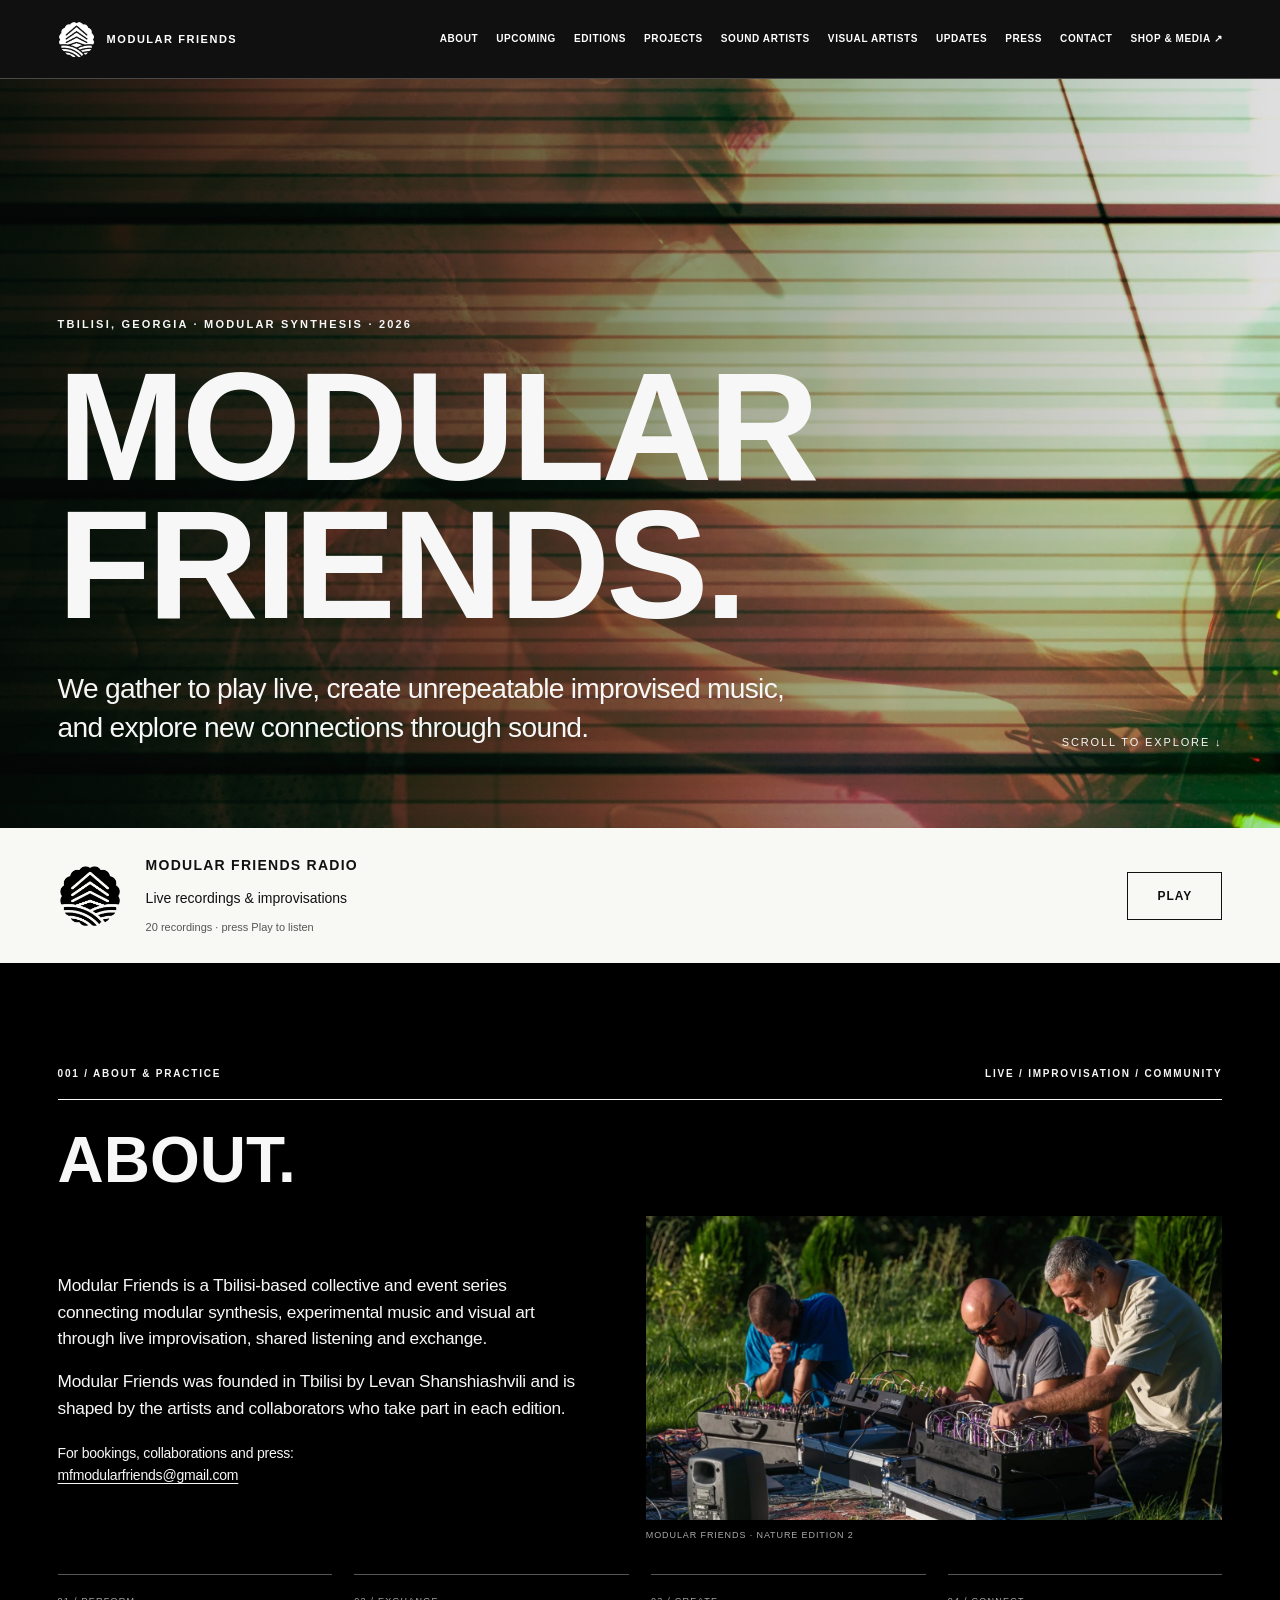
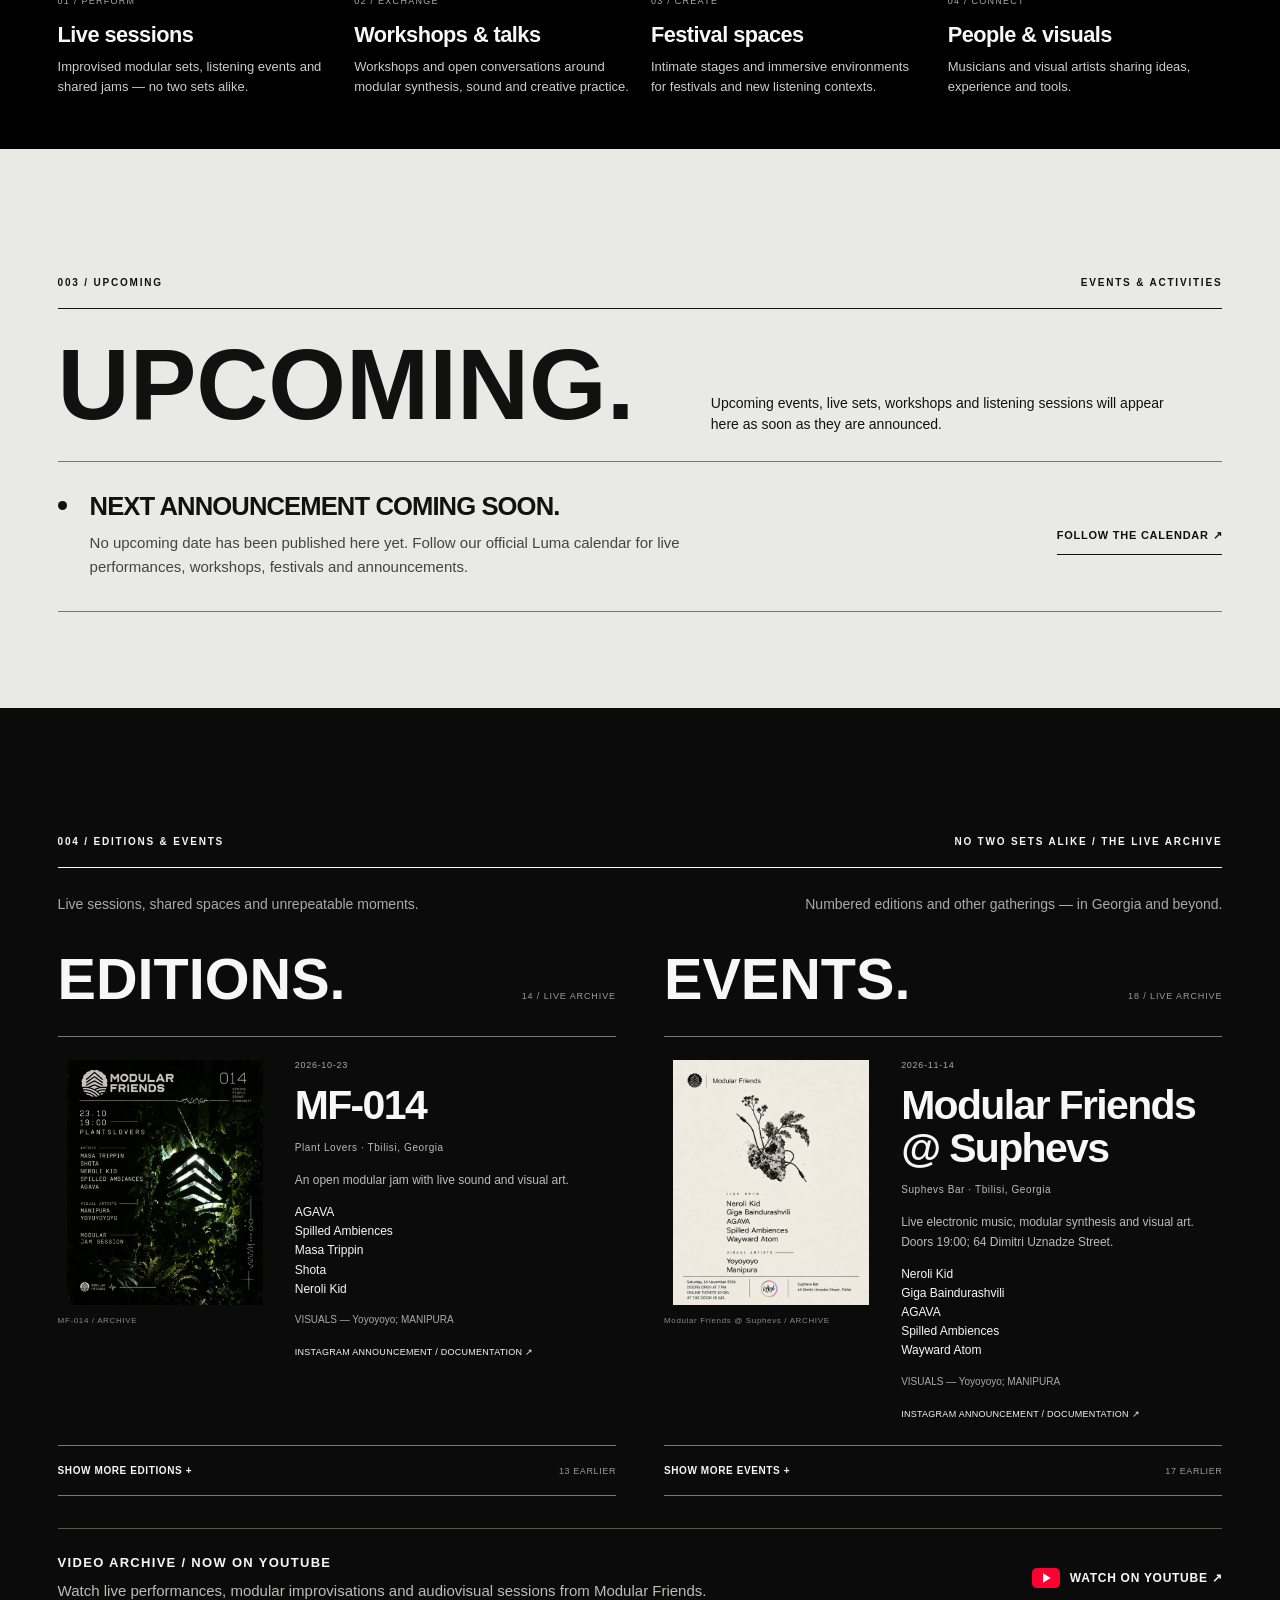
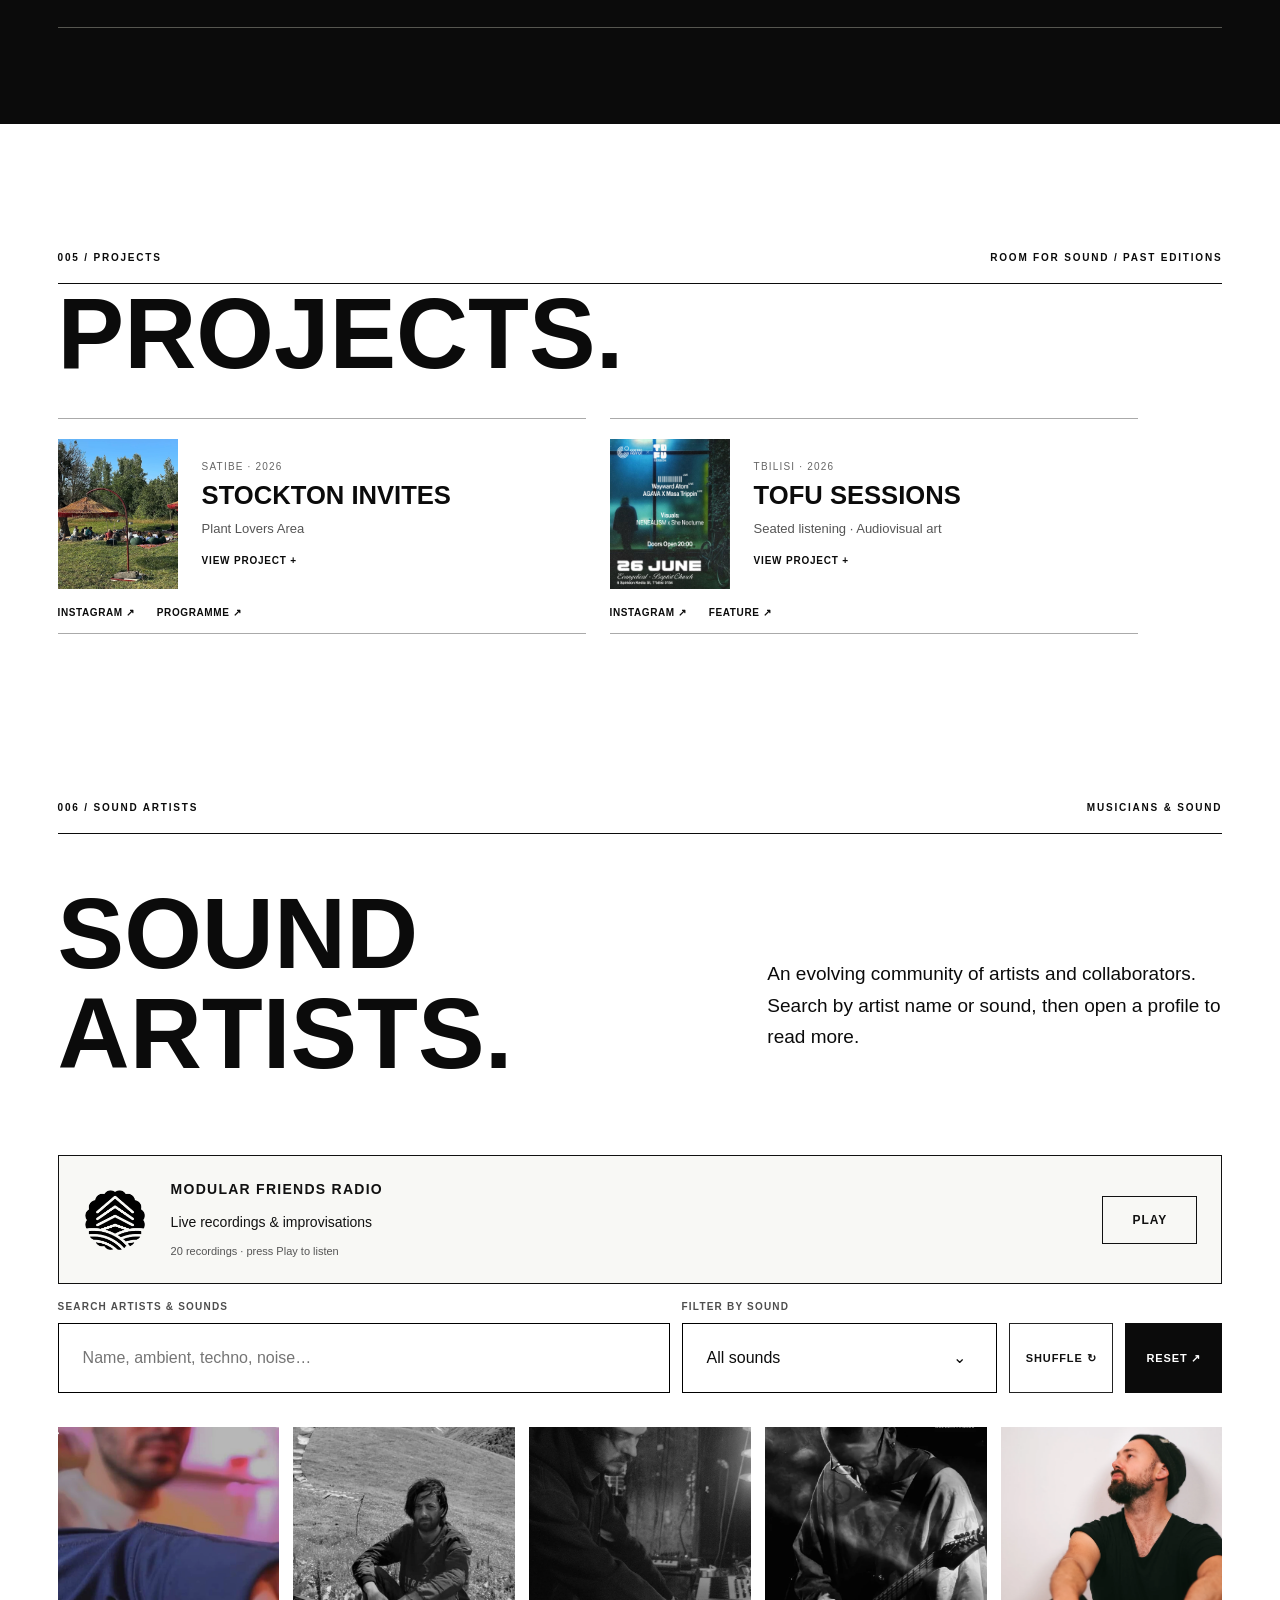
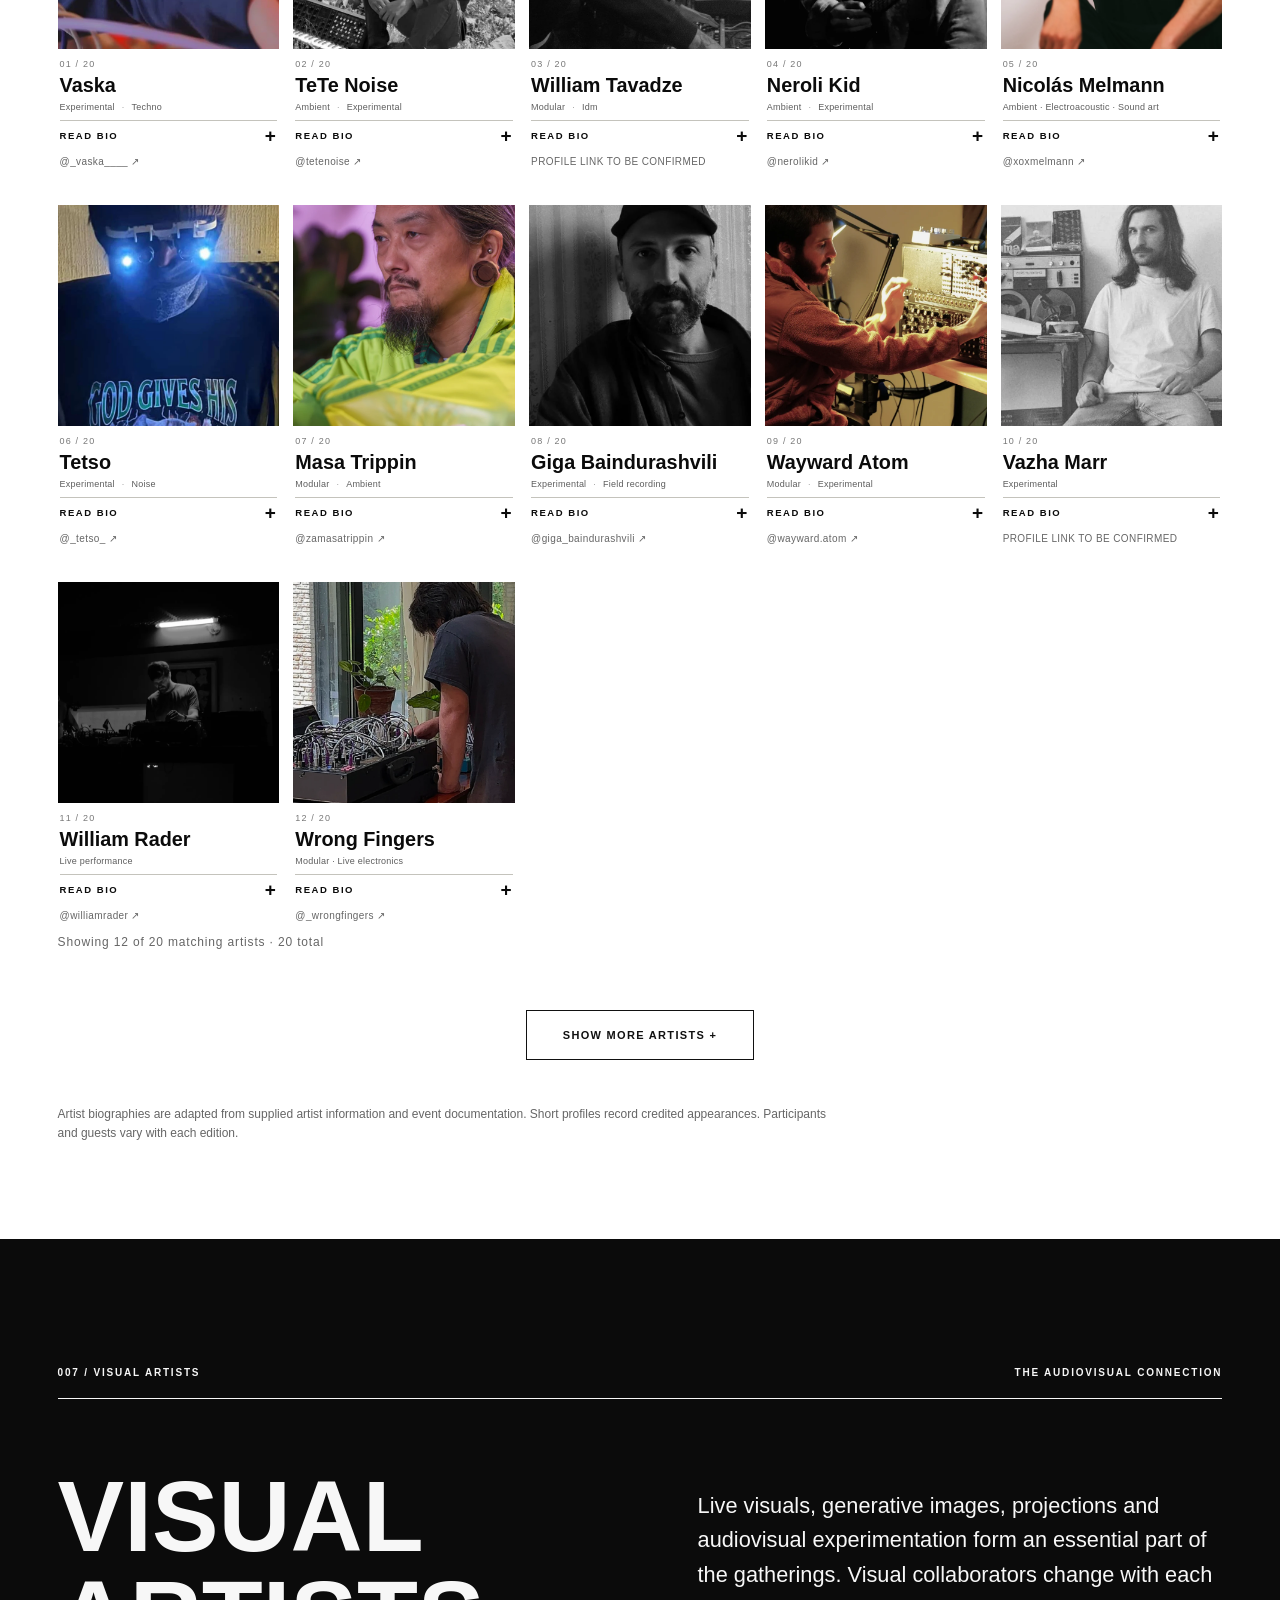
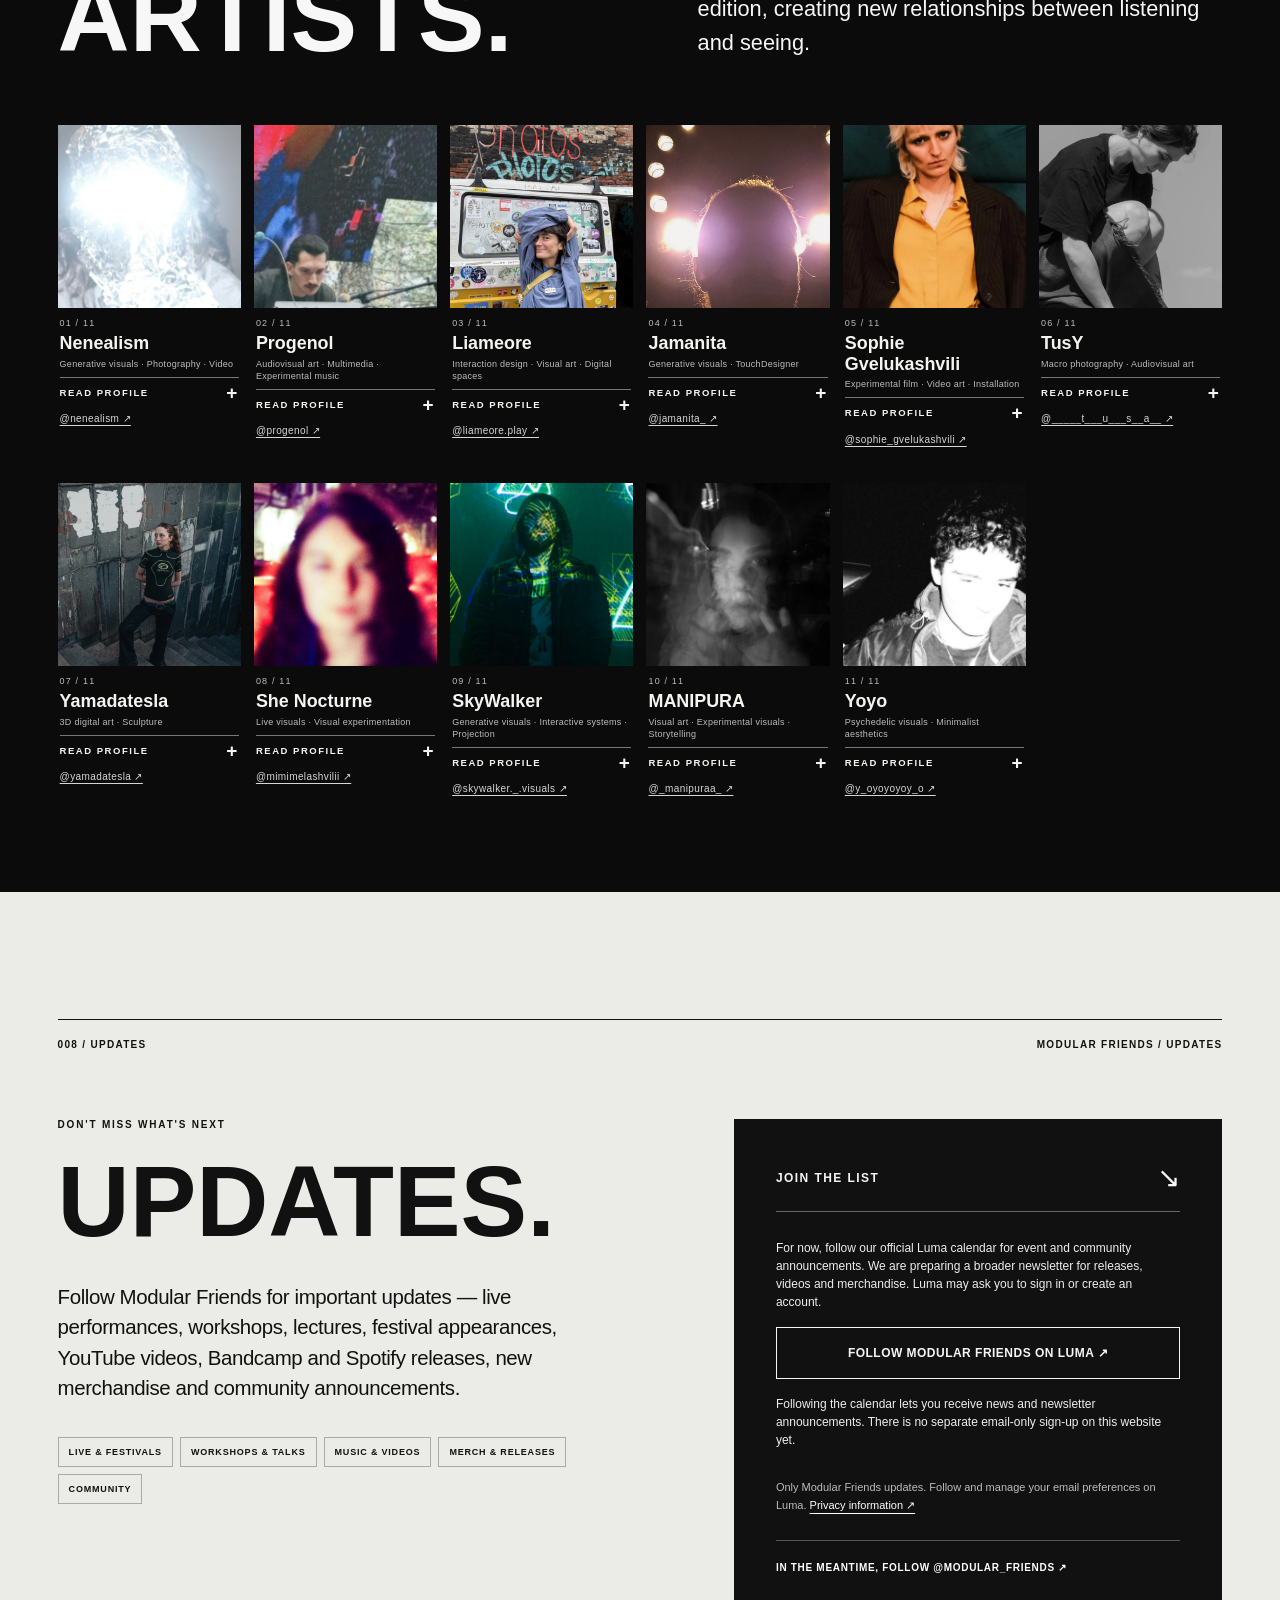
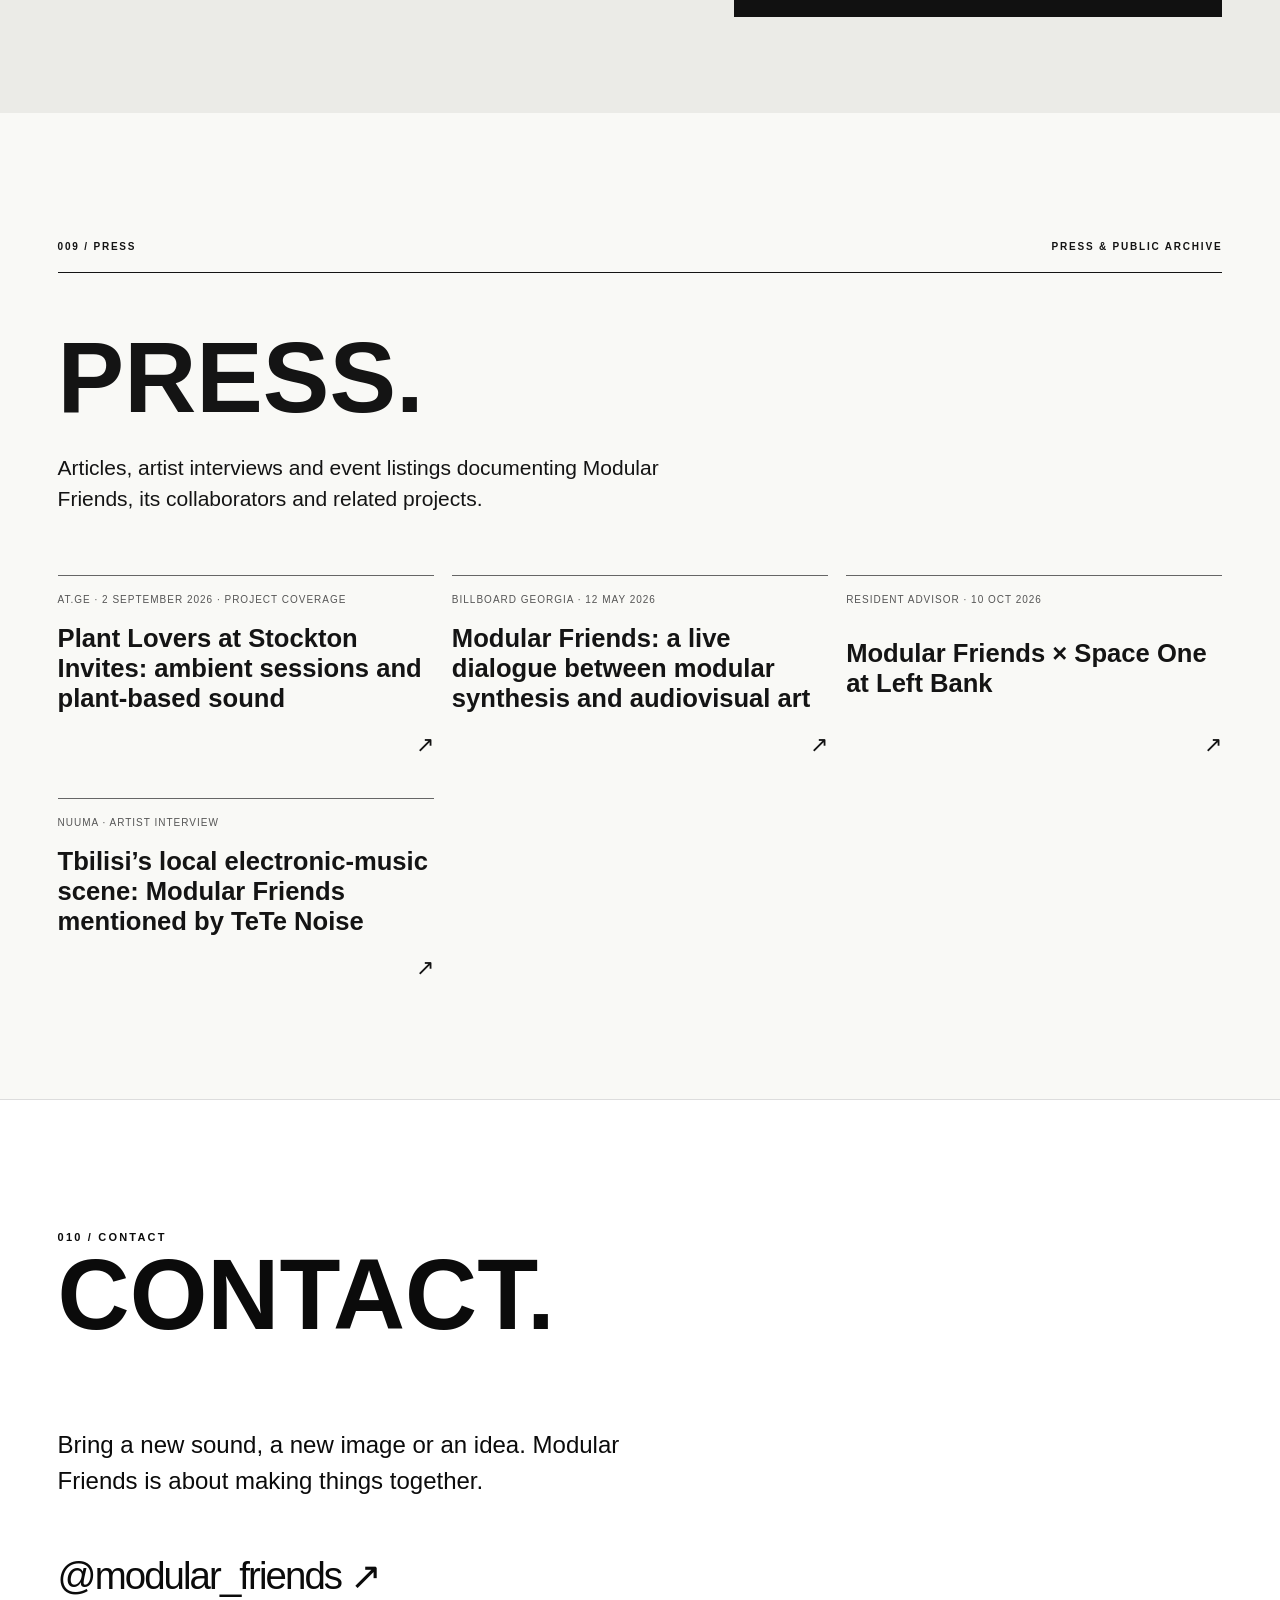
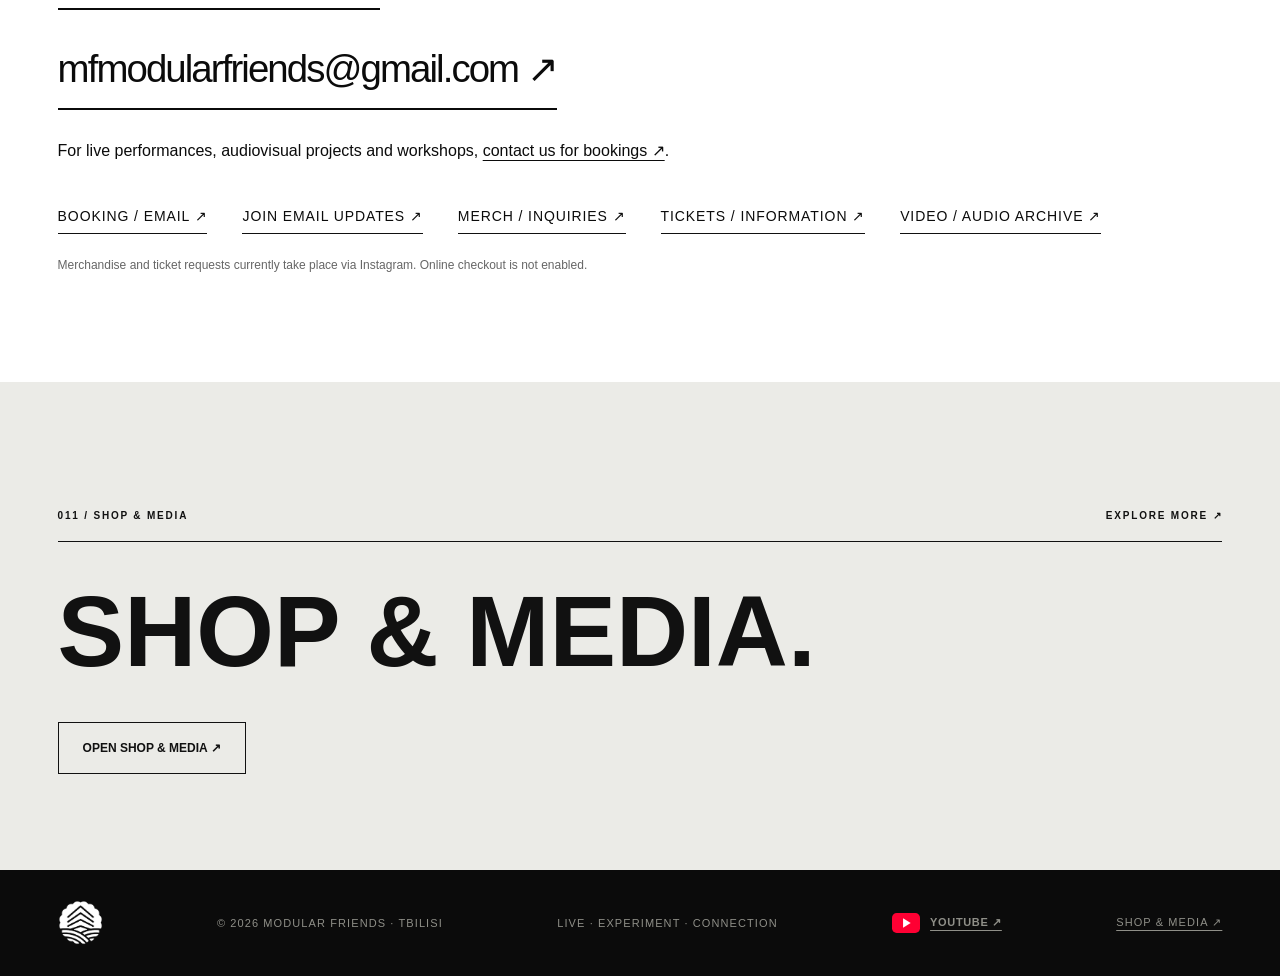
==== commit 929f3188: "Publish Movan artist-supplied biography and portrait" ====
--- a/index.html
+++ b/index.html
@@ -566,7 +566,9 @@
 </div></div>
 <figure class="festival-photo tofu-project-photo"><a href="assets/tofu-sessions-june-2026-photo.jpg" aria-label="View the TOFU Sessions photograph"><img alt="Modular synthesizers and projected visuals inside the TOFU Sessions venue in Tbilisi" src="assets/tofu-sessions-june-2026-photo.jpg" width="3840" height="2160" loading="lazy" decoding="async"></a><figcaption>TOFU SESSIONS / GOETHE-INSTITUT GEORGIEN · 26 JUNE 2026</figcaption></figure>
 </article></div></dialog></div></section>
-<section class="white artists-section" id="artists"><div class="container"><div class="section-tag"><span>006 / SOUND ARTISTS</span><span>MUSICIANS &amp; SOUND</span></div><div class="artist-header"><h2>SOUND<br/>ARTISTS.</h2><p>An evolving community of artists and collaborators. Search by artist name or sound, then open a profile to read more.</p></div><div data-mf-radio></div><div aria-label="Filter artists" class="people-controls" role="search"><div class="people-search"><label for="artistSearch">SEARCH ARTISTS &amp; SOUNDS</label><input aria-describedby="artistResultCount" autocomplete="off" id="artistSearch" placeholder="Name, ambient, techno, noise…" spellcheck="false" type="search"/></div><div class="people-filter"><label for="artistGenre">FILTER BY SOUND</label><div class="people-select"><span class="people-select-display" aria-hidden="true"><span id="artistGenreDisplay">All sounds</span><span class="people-select-chevron">⌄</span></span><select aria-label="Filter artists by genre" id="artistGenre"><option value="">All sounds</option><option value="ambient">Ambient</option><option value="modular">Modular</option><option value="experimental">Experimental</option><option value="techno">Techno</option><option value="noise">Noise</option><option value="field-recording">Field recording</option><option value="idm">IDM / Breakbeat</option></select></div></div><div class="people-actions"><button aria-label="Shuffle artist order" class="people-shuffle" id="shuffleArtists" type="button">SHUFFLE ↻</button><button class="people-clear" id="clearArtistFilters" type="button">RESET ↗</button></div></div><div class="artist-grid"><article class="artist-card" data-genres="modular ambient experimental noise" data-index="1" data-search="agava modular ambient experimental noise an experimental modular synthesizer project dedicated to live performance. agava brings together resonance, rough electronic textures, ambient soundscapes, noise and improvisation. every set develops in real time, encouraging deep listening and a different experience each time." id="artist-agava"><div class="artist-img"><img alt="AGAVA — Modular Friends participating artist" decoding="async" loading="lazy" src="assets/agava.webp"/></div><div class="artist-info"><span class="artist-count">01 / 20</span><h3>AGAVA</h3><div class="artist-genres"><span>Modular</span><span>Ambient</span></div><details><summary>READ BIO <span class="plus">+</span></summary><p>An experimental modular synthesizer project dedicated to live performance. AGAVA brings together resonance, rough electronic textures, ambient soundscapes, noise and improvisation. Every set develops in real time, encouraging deep listening and a different experience each time.</p><a class="bio-instagram" href="https://www.instagram.com/levan_shan/" rel="noopener noreferrer" target="_blank">VISIT ARTIST INSTAGRAM ↗</a></details><div class="artist-link"><a href="https://www.instagram.com/levan_shan/" rel="noopener noreferrer" target="_blank">@levan_shan ↗</a></div></div></article><article class="artist-card" data-genres="modular techno experimental" data-index="2" data-search="eddie strxm modular techno experimental active in tbilisi’s underground electronic scene, eddie strxm began exploring modular synthesis in 2018. his performances combine steady grooves with evolving systems, feedback patching and self-generating structures. modular techno performed live, with room for unpredictable energy." id="artist-eddie-strxm"><div class="artist-img"><img alt="Eddie Strxm — Modular Friends participating artist" decoding="async" loading="lazy" src="assets/eddie-strxm.webp"/></div><div class="artist-info"><span class="artist-count">02 / 20</span><h3>Eddie Strxm</h3><div class="artist-genres"><span>Modular</span><span>Techno</span></div><details><summary>READ BIO <span class="plus">+</span></summary><p>Active in Tbilisi’s underground electronic scene, Eddie Strxm began exploring modular synthesis in 2018. His performances combine steady grooves with evolving systems, feedback patching and self-generating structures. Modular techno performed live, with room for unpredictable energy.</p></details><div class="artist-link"><span>PROFILE LINK TO BE CONFIRMED</span></div></div></article><article class="artist-card" data-genres="experimental field-recording" data-index="3" data-search="giga baindurashvili experimental field-recording a filmmaker whose musical practice approaches sound as a journey of discovery. his experimental work combines the raw character of live instruments with samples and field recordings." id="artist-giga-baindurashvili"><div class="artist-img"><img alt="Giga Baindurashvili — Modular Friends participating artist" decoding="async" loading="lazy" src="assets/giga-baindurashvili.webp"/></div><div class="artist-info"><span class="artist-count">03 / 20</span><h3>Giga Baindurashvili</h3><div class="artist-genres"><span>Experimental</span><span>Field recording</span></div><details><summary>READ BIO <span class="plus">+</span></summary><p>A filmmaker whose musical practice approaches sound as a journey of discovery. His experimental work combines the raw character of live instruments with samples and field recordings.</p><a class="bio-instagram" href="https://www.instagram.com/giga_baindurashvili/" rel="noopener noreferrer" target="_blank">VISIT ARTIST INSTAGRAM ↗</a></details><div class="artist-link"><a href="https://www.instagram.com/giga_baindurashvili/" rel="noopener noreferrer" target="_blank">@giga_baindurashvili ↗</a></div></div></article><article class="artist-card" data-genres="modular techno experimental" data-index="4" data-search="lado barnovi modular techno experimental a tbilisi-based guitarist and electronic music producer creating live, improvisational techno performances with modular synthesizer systems and drum machines." id="artist-lado-barnovi"><div class="artist-img"><img alt="Lado Barnovi — Modular Friends participating artist" decoding="async" loading="lazy" src="assets/lado-barnovi.webp"/></div><div class="artist-info"><span class="artist-count">04 / 20</span><h3>Lado Barnovi</h3><div class="artist-genres"><span>Modular</span><span>Techno</span></div><details><summary>READ BIO <span class="plus">+</span></summary><p>A Tbilisi-based guitarist and electronic music producer creating live, improvisational techno performances with modular synthesizer systems and drum machines.</p><a class="bio-instagram" href="https://www.instagram.com/ladobarnovi93/" rel="noopener noreferrer" target="_blank">VISIT ARTIST INSTAGRAM ↗</a></details><div class="artist-link"><a href="https://www.instagram.com/ladobarnovi93/" rel="noopener noreferrer" target="_blank">@ladobarnovi93 ↗</a></div></div></article><article class="artist-card" data-genres="experimental ambient" data-index="5" data-search="marching dog experimental ambient the experimental solo identity of levan javakhishvili, associated with toysop records. combining guitar and electronic devices, marching dog moves between psychedelic excursions, expansive atmospheres and more intimate sonic environments." id="artist-marching-dog"><div class="artist-img"><img alt="Marching Dog — Modular Friends participating artist" decoding="async" loading="lazy" src="assets/marching-dog.webp"/></div><div class="artist-info"><span class="artist-count">05 / 20</span><h3>Marching Dog</h3><div class="artist-genres"><span>Experimental</span><span>Ambient</span></div><details><summary>READ BIO <span class="plus">+</span></summary><p>The experimental solo identity of Levan Javakhishvili, associated with TOYSOP Records. Combining guitar and electronic devices, Marching Dog moves between psychedelic excursions, expansive atmospheres and more intimate sonic environments.</p><a class="bio-instagram" href="https://www.instagram.com/toysoprecords/" rel="noopener noreferrer" target="_blank">VISIT ARTIST INSTAGRAM ↗</a></details><div class="artist-link"><a href="https://www.instagram.com/toysoprecords/" rel="noopener noreferrer" target="_blank">@toysoprecords ↗</a></div></div></article><article class="artist-card" data-genres="modular ambient experimental noise" data-index="6" data-search="masa trippin modular ambient experimental noise an electronic musician working with modular synthesizers across ambient, noise and experimental electronics. his sound explores unstable voltages, delicate textures and unexpected combinations, inviting listeners toward unfamiliar sonic environments." id="artist-masa-trippin"><div class="artist-img"><img alt="Masa Trippin — Modular Friends participating artist" decoding="async" loading="lazy" src="assets/masa-trippin.webp"/></div><div class="artist-info"><span class="artist-count">06 / 20</span><h3>Masa Trippin</h3><div class="artist-genres"><span>Modular</span><span>Ambient</span></div><details><summary>READ BIO <span class="plus">+</span></summary><p>An electronic musician working with modular synthesizers across ambient, noise and experimental electronics. His sound explores unstable voltages, delicate textures and unexpected combinations, inviting listeners toward unfamiliar sonic environments.</p><a class="bio-instagram" href="https://www.instagram.com/zamasatrippin/" rel="noopener noreferrer" target="_blank">VISIT ARTIST INSTAGRAM ↗</a></details><div class="artist-link"><a href="https://www.instagram.com/zamasatrippin/" rel="noopener noreferrer" target="_blank">@zamasatrippin ↗</a></div></div></article><article class="artist-card" data-genres="ambient experimental" data-index="7" data-search="neroli kid ambient experimental guri goliadze is a cinematographer and experimental musician. under the name neroli kid, he combines analog lo-fi elements with cinematic ambient soundscapes." id="artist-neroli-kid"><div class="artist-img"><img alt="Neroli Kid — Modular Friends participating artist" decoding="async" loading="lazy" src="assets/neroli-kid.webp"/></div><div class="artist-info"><span class="artist-count">07 / 20</span><h3>Neroli Kid</h3><div class="artist-genres"><span>Ambient</span><span>Experimental</span></div><details><summary>READ BIO <span class="plus">+</span></summary><p>Guri Goliadze is a cinematographer and experimental musician. Under the name Neroli Kid, he combines analog lo-fi elements with cinematic ambient soundscapes.</p><a class="bio-instagram" href="https://www.instagram.com/nerolikid/" rel="noopener noreferrer" target="_blank">VISIT ARTIST INSTAGRAM ↗</a></details><div class="artist-link"><a href="https://www.instagram.com/nerolikid/" rel="noopener noreferrer" target="_blank">@nerolikid ↗</a></div></div></article><article class="artist-card" data-genres="modular experimental" data-index="8" data-search="shota modular experimental a multidisciplinary artist whose work extends from acoustic music into ceramics and experimental electronics. as a modular performer, shota explores moog synthesizers and collaborative, spontaneous music-making." id="artist-shota"><div class="artist-img"><img alt="Shota — Modular Friends participating artist" decoding="async" loading="lazy" src="assets/shota.webp"/></div><div class="artist-info"><span class="artist-count">08 / 20</span><h3>Shota</h3><div class="artist-genres"><span>Modular</span><span>Experimental</span></div><details><summary>READ BIO <span class="plus">+</span></summary><p>A multidisciplinary artist whose work extends from acoustic music into ceramics and experimental electronics. As a modular performer, Shota explores Moog synthesizers and collaborative, spontaneous music-making.</p><a class="bio-instagram" href="https://www.instagram.com/shotik_oo/" rel="noopener noreferrer" target="_blank">VISIT ARTIST INSTAGRAM ↗</a></details><div class="artist-link"><a href="https://www.instagram.com/shotik_oo/" rel="noopener noreferrer" target="_blank">@shotik_oo ↗</a></div></div></article><article class="artist-card" data-genres="ambient experimental field-recording" data-index="9" data-search="spilled ambiences ambient experimental field-recording shalva (shako) dzebisashvili is a tbilisi-based musician and sound artist. his practice spans djing, sound engineering, live ambient performance and music for installations, theatre and film. field recordings and synthesis connect organic sounds with electronic textures." id="artist-spilled-ambiences"><div class="artist-img"><img alt="Spilled Ambiences — Modular Friends participating artist" decoding="async" loading="lazy" src="assets/spilled-ambiences.webp"/></div><div class="artist-info"><span class="artist-count">09 / 20</span><h3>Spilled Ambiences</h3><div class="artist-genres"><span>Ambient</span><span>Experimental</span></div><details><summary>READ BIO <span class="plus">+</span></summary><p>Shalva (Shako) Dzebisashvili is a Tbilisi-based musician and sound artist. His practice spans DJing, sound engineering, live ambient performance and music for installations, theatre and film. Field recordings and synthesis connect organic sounds with electronic textures.</p><a class="bio-instagram" href="https://www.instagram.com/spilled_ambiences/" rel="noopener noreferrer" target="_blank">VISIT ARTIST INSTAGRAM ↗</a></details><div class="artist-link"><a href="https://www.instagram.com/spilled_ambiences/" rel="noopener noreferrer" target="_blank">@spilled_ambiences ↗</a></div></div></article><article class="artist-card" data-genres="experimental ambient" data-index="10" data-search="tamarma experimental ambient a georgian electronic artist shaping sound through voice, loops and synthesis. her work moves between tradition and transformation, building personal, intuitive listening experiences through emotion, structure and presence." id="artist-tamarma"><div class="artist-img"><img alt="Tamarma — Modular Friends participating artist" decoding="async" loading="lazy" src="assets/tamarma.webp"/></div><div class="artist-info"><span class="artist-count">10 / 20</span><h3>Tamarma</h3><div class="artist-genres"><span>Experimental</span><span>Ambient</span></div><details><summary>READ BIO <span class="plus">+</span></summary><p>A Georgian electronic artist shaping sound through voice, loops and synthesis. Her work moves between tradition and transformation, building personal, intuitive listening experiences through emotion, structure and presence.</p></details><div class="artist-link"><span>PROFILE LINK TO BE CONFIRMED</span></div></div></article><article class="artist-card" data-genres="ambient experimental noise field-recording" data-index="11" data-search="tete noise ambient experimental noise field-recording an experimental project by georgian artist sandro chinchaladze. tete noise brings together cassette loops, analog electronics and field recordings in improvised sound collages that explore memory, decay and transformation." id="artist-tete-noise"><div class="artist-img"><img alt="TeTe Noise — Modular Friends participating artist" decoding="async" loading="lazy" src="assets/tete-noise.webp"/></div><div class="artist-info"><span class="artist-count">11 / 20</span><h3>TeTe Noise</h3><div class="artist-genres"><span>Ambient</span><span>Experimental</span></div><details><summary>READ BIO <span class="plus">+</span></summary><p>An experimental project by Georgian artist Sandro Chinchaladze. TeTe Noise brings together cassette loops, analog electronics and field recordings in improvised sound collages that explore memory, decay and transformation.</p><a class="bio-instagram" href="https://www.instagram.com/tetenoise/" rel="noopener noreferrer" target="_blank">VISIT ARTIST INSTAGRAM ↗</a></details><div class="artist-link"><a href="https://www.instagram.com/tetenoise/" rel="noopener noreferrer" target="_blank">@tetenoise ↗</a></div></div></article><article class="artist-card" data-genres="experimental noise" data-index="12" data-search="tetso experimental noise giorgi tetsoshvili is a tbilisi-based drummer, electronic percussionist and improviser. his performances explore lo-fi rhythmic fragments, noise and interaction, producing shifting, immersive sound environments." id="artist-tetso"><div class="artist-img"><img alt="Tetso — Modular Friends participating artist" decoding="async" loading="lazy" src="assets/tetso.webp"/></div><div class="artist-info"><span class="artist-count">12 / 20</span><h3>Tetso</h3><div class="artist-genres"><span>Experimental</span><span>Noise</span></div><details><summary>READ BIO <span class="plus">+</span></summary><p>Giorgi Tetsoshvili is a Tbilisi-based drummer, electronic percussionist and improviser. His performances explore lo-fi rhythmic fragments, noise and interaction, producing shifting, immersive sound environments.</p><a class="bio-instagram" href="https://www.instagram.com/_tetso_/" rel="noopener noreferrer" target="_blank">VISIT ARTIST INSTAGRAM ↗</a></details><div class="artist-link"><a href="https://www.instagram.com/_tetso_/" rel="noopener noreferrer" target="_blank">@_tetso_ ↗</a></div></div></article><article class="artist-card" data-genres="experimental techno" data-index="13" data-search="vaska experimental techno a tbilisi-based electronic musician, producer and sound engineer working with groove, texture and experimental sound design. he also founded spectron, a platform for live electronic and audiovisual performance." id="artist-vaska"><div class="artist-img"><img alt="Vaska — Modular Friends participating artist" decoding="async" loading="lazy" src="assets/vaska.webp"/></div><div class="artist-info"><span class="artist-count">13 / 20</span><h3>Vaska</h3><div class="artist-genres"><span>Experimental</span><span>Techno</span></div><details><summary>READ BIO <span class="plus">+</span></summary><p>A Tbilisi-based electronic musician, producer and sound engineer working with groove, texture and experimental sound design. He also founded SPECTRON, a platform for live electronic and audiovisual performance.</p><a class="bio-instagram" href="https://www.instagram.com/_vaska____/" rel="noopener noreferrer" target="_blank">VISIT ARTIST INSTAGRAM ↗</a></details><div class="artist-link"><a href="https://www.instagram.com/_vaska____/" rel="noopener noreferrer" target="_blank">@_vaska____ ↗</a></div></div></article><article class="artist-card" data-genres="experimental" data-index="14" data-search="vazha marr experimental a music producer from tbilisi and co-founder of the club thili orgia and laboratory of sonic arts, according to the supplied artist profile. his work moves across experimental genres and different artistic media." id="artist-vazha-marr"><div class="artist-img"><img alt="Vazha Marr — Modular Friends participating artist" decoding="async" loading="lazy" src="assets/vazha-marr.webp"/></div><div class="artist-info"><span class="artist-count">14 / 20</span><h3>Vazha Marr</h3><div class="artist-genres"><span>Experimental</span></div><details><summary>READ BIO <span class="plus">+</span></summary><p>A music producer from Tbilisi and co-founder of the club Thili Orgia and Laboratory of Sonic Arts, according to the supplied artist profile. His work moves across experimental genres and different artistic media.</p></details><div class="artist-link"><span>PROFILE LINK TO BE CONFIRMED</span></div></div></article><article class="artist-card" data-genres="modular experimental" data-index="15" data-search="wayward atom modular experimental nika gogiashvili is a georgian musician from batumi. originally active as a guitarist and session musician, he later moved toward electronic sound. as wayward atom, he explores modular synthesis through complex signal paths, rhythm, texture and live improvisation." id="artist-wayward-atom"><div class="artist-img"><img alt="Wayward Atom — Modular Friends participating artist" decoding="async" loading="lazy" src="assets/wayward-atom.webp"/></div><div class="artist-info"><span class="artist-count">15 / 20</span><h3>Wayward Atom</h3><div class="artist-genres"><span>Modular</span><span>Experimental</span></div><details><summary>READ BIO <span class="plus">+</span></summary><p>Nika Gogiashvili is a Georgian musician from Batumi. Originally active as a guitarist and session musician, he later moved toward electronic sound. As Wayward Atom, he explores modular synthesis through complex signal paths, rhythm, texture and live improvisation.</p><a class="bio-instagram" href="https://www.instagram.com/wayward.atom/" rel="noopener noreferrer" target="_blank">VISIT ARTIST INSTAGRAM ↗</a></details><div class="artist-link"><a href="https://www.instagram.com/wayward.atom/" rel="noopener noreferrer" target="_blank">@wayward.atom ↗</a></div></div></article><article class="artist-card" data-genres="modular idm experimental" data-index="16" data-search="william tavadze modular idm experimental an electronic artist and live performer working with idm, dark breakbeat and hardware synthesis. his sets draw on moog instruments, melancholic analog textures, aggressive rhythms and improvisational sound design." id="artist-william-tavadze"><div class="artist-img"><img alt="William Tavadze — Modular Friends participating artist" decoding="async" loading="lazy" src="assets/william-tavadze.webp"/></div><div class="artist-info"><span class="artist-count">16 / 20</span><h3>William Tavadze</h3><div class="artist-genres"><span>Modular</span><span>Idm</span></div><details><summary>READ BIO <span class="plus">+</span></summary><p>An electronic artist and live performer working with IDM, dark breakbeat and hardware synthesis. His sets draw on Moog instruments, melancholic analog textures, aggressive rhythms and improvisational sound design.</p></details><div class="artist-link"><span>PROFILE LINK TO BE CONFIRMED</span></div></div></article><article class="artist-card " id="artist-william-rader" data-search="17 / 20William RaderLive performanceREAD BIO +William Rader is credited in the Modular Friends 001 programme at Plant Lovers Tbilisi.VIEW EVENT CREDIT ↗@williamrader ↗" data-name="William Rader" data-genres=""><div class="artist-img"><img src="assets/william-rader.webp" alt="William Rader — Modular Friends artist" decoding="async" loading="lazy"/></div><div class="artist-info"><span class="artist-count">17 / 20</span><h3><a href="https://www.instagram.com/williamrader/" rel="noopener noreferrer" target="_blank">William Rader</a></h3><div class="artist-genres"><span>Live performance</span></div><details><summary>READ BIO <span class="plus">+</span></summary><p>William Rader is credited in the Modular Friends 001 programme at Plant Lovers Tbilisi.</p><a class="artist-source" href="https://www.instagram.com/reel/DTipOa5DJdj/" target="_blank" rel="noopener noreferrer">VIEW EVENT CREDIT ↗</a></details><div class="artist-link"><a href="https://www.instagram.com/williamrader/" rel="noopener noreferrer" target="_blank">@williamrader ↗</a></div></div></article><article class="artist-card " id="artist-mo-van" data-search="MV18 / 20Mo.VanLive performanceREAD BIO +Mo.Van appeared as a guest in the Modular Friends 006 programme alongside Progenol, Masa Trippin and AGAVA.VIEW EVENT CREDIT ↗@mo.van ↗" data-name="Mo.Van" data-genres=""><div class="artist-img artist-logo"><img src="assets/modular-friends-logo-white.png" alt="Modular Friends — Mo.Van portrait unavailable" loading="lazy" decoding="async"/></div><div class="artist-info"><span class="artist-count">18 / 20</span><h3><a href="https://www.instagram.com/mo.van/" target="_blank" rel="noopener noreferrer">Mo.Van</a></h3><div class="artist-genres"><span>Live performance</span></div><details><summary>READ BIO <span class="plus">+</span></summary><p>Mo.Van appeared as a guest in the Modular Friends 006 programme alongside Progenol, Masa Trippin and AGAVA.</p><a class="artist-source" href="https://www.instagram.com/reel/DVIw8XkDLrE/" target="_blank" rel="noopener noreferrer">VIEW EVENT CREDIT ↗</a></details><div class="artist-link"><a href="https://www.instagram.com/mo.van/" target="_blank" rel="noopener noreferrer">@mo.van ↗</a></div></div></article><article class="artist-card " id="artist-wrong-fingers" data-search="19 / 20Wrong FingersModular · Live electronicsREAD BIO +Wrong Fingers is a Tbilisi-based artist with a background in acoustic music (piano, guitar and drums). He began exploring synthesis quite recently, focusing on live, process-driven sound while playing with Modular Friends. His sets are built from minimal ideas that evolve gradually through texture, repetition and subtle shifts.VIEW EVENT CREDIT ↗@_wrongfingers ↗" data-name="Wrong Fingers" data-genres="modular experimental"><div class="artist-img artist-card-portrait"><img src="assets/wrong-fingers-card.webp" alt="Wrong Fingers — Modular Friends artist" decoding="async" loading="lazy"/></div><div class="artist-info"><span class="artist-count">19 / 20</span><h3><a href="https://www.instagram.com/_wrongfingers/" rel="noopener noreferrer" target="_blank">Wrong Fingers</a></h3><div class="artist-genres"><span>Modular · Live electronics</span></div><details><summary>READ BIO <span class="plus">+</span></summary><p>Wrong Fingers is a Tbilisi-based artist with a background in acoustic music (piano, guitar and drums). He began exploring synthesis quite recently, focusing on live, process-driven sound while playing with Modular Friends. His sets are built from minimal ideas that evolve gradually through texture, repetition and subtle shifts.</p><a class="artist-source" href="https://billboard.com.ge/2026/05/12/modular-friends-modularuli-sintezisa-da-vizualuri-khelovnebis-cockhali-dialogi-synthesia-labshi/" target="_blank" rel="noopener noreferrer">VIEW EVENT CREDIT ↗</a></details><div class="artist-link"><a href="https://www.instagram.com/_wrongfingers/" rel="noopener noreferrer" target="_blank">@_wrongfingers ↗</a></div></div></article><article class="artist-card " id="artist-nicolas-melmann" data-search="20 / 20Nicolás MelmannAmbient · Electroacoustic · Sound artREAD BIO +Nicolás Melmann is an Argentine composer, multi-instrumentalist and sound artist based in Barcelona. He holds a degree in Music Composition from the University of Quilmes and a Master in Sound Art from the University of Barcelona. His work brings together acoustic instruments, electronics and field recordings in slow, immersive compositions that explore the temporal dimension of sound.Working across electronic, electroacoustic and generative music, Melmann explores the social and poetic dimensions of sound. His practice includes sensors and hydrophones, data sonification, sound cartographies and installations, alongside music and sound for television, film, dance and theatre.His work has been presented at the Metropolitan Museum of Art in New York, the Victoria and Albert Museum, ZKM, the Museum of Contemporary Art Denver, Seoul Museum of Art, MUTEK, Sónar and Gamma. He has held residencies at the Red Bull Music Academy, ZKM, AIR Niederösterreich, STEIM and Château Éphémère, among others.Melmann has received recognition from the Goethe-Institut, the National Arts Foundation in Argentina, the Košice Biennial and Asylum Arts. His albums have been released by Umor Rex, Metamúsica, Vent Sounds and Estamos Felices. He has shared stages with artists including Ryuichi Sakamoto and Alva Noto, Robert Lippok, Nicola Cruz, Max Cooper, Matias Aguayo, Loscil and Lydia Lunch.Música Aperta, released by Umor Rex in 2025, is an electroacoustic and audiovisual performance exploring the perception of time through string textures, bowls, pedal organ, tape and electronics. Its visuals draw on early microscopic films by Percy Smith. An interactive online version invites listeners to mix musical layers and create their own contemplative listening experience.Nicolás Melmann joined Modular Friends 012 as an international guest at Plant Lovers Tbilisi.WEBSITE ↗MÚSICA APERTA ↗LIVE VIDEO ↗SPOTIFY ↗@xoxmelmann ↗" data-name="Nicolás Melmann" data-genres="ambient experimental field-recording"><div class="artist-img"><img src="assets/nicolas-melmann.webp" alt="Nicolás Melmann — Modular Friends artist" decoding="async" loading="lazy"/></div><div class="artist-info"><span class="artist-count">20 / 20</span><h3><a href="https://www.instagram.com/xoxmelmann/" rel="noopener noreferrer" target="_blank">Nicolás Melmann</a></h3><div class="artist-genres"><span>Ambient · Electroacoustic · Sound art</span></div><details><summary>READ BIO <span class="plus">+</span></summary><p>Nicolás Melmann is an Argentine composer, multi-instrumentalist and sound artist based in Barcelona. He holds a degree in Music Composition from the University of Quilmes and a Master in Sound Art from the University of Barcelona. His work brings together acoustic instruments, electronics and field recordings in slow, immersive compositions that explore the temporal dimension of sound.</p><p>Working across electronic, electroacoustic and generative music, Melmann explores the social and poetic dimensions of sound. His practice includes sensors and hydrophones, data sonification, sound cartographies and installations, alongside music and sound for television, film, dance and theatre.</p><p>His work has been presented at the Metropolitan Museum of Art in New York, the Victoria and Albert Museum, ZKM, the Museum of Contemporary Art Denver, Seoul Museum of Art, MUTEK, Sónar and Gamma. He has held residencies at the Red Bull Music Academy, ZKM, AIR Niederösterreich, STEIM and Château Éphémère, among others.</p><p>Melmann has received recognition from the Goethe-Institut, the National Arts Foundation in Argentina, the Košice Biennial and Asylum Arts. His albums have been released by Umor Rex, Metamúsica, Vent Sounds and Estamos Felices. He has shared stages with artists including Ryuichi Sakamoto and Alva Noto, Robert Lippok, Nicola Cruz, Max Cooper, Matias Aguayo, Loscil and Lydia Lunch.</p><p>Música Aperta, released by Umor Rex in 2025, is an electroacoustic and audiovisual performance exploring the perception of time through string textures, bowls, pedal organ, tape and electronics. Its visuals draw on early microscopic films by Percy Smith. An interactive online version invites listeners to mix musical layers and create their own contemplative listening experience.</p><p>Nicolás Melmann joined Modular Friends 012 as an international guest at Plant Lovers Tbilisi.</p><div class="artist-profile-links"><a href="https://melmann.site/">WEBSITE ↗</a><a href="https://melmann.bandcamp.com/album/m-sica-aperta">MÚSICA APERTA ↗</a><a href="https://www.youtube.com/watch?v=jkzNRd7iUYo">LIVE VIDEO ↗</a><a href="https://open.spotify.com/artist/27NqxztXxf1EfOx4zqDsPf">SPOTIFY ↗</a></div></details><div class="artist-link"><a href="https://www.instagram.com/xoxmelmann/" rel="noopener noreferrer" target="_blank">@xoxmelmann ↗</a></div></div></article></div><div class="people-results"><p aria-live="polite" id="artistResultCount" role="status">Showing 12 of 20 artists</p></div><div class="people-more"><button aria-label="Show additional artists" class="people-more-button" id="showMoreArtists" type="button">SHOW MORE ARTISTS  +</button></div><p class="people-empty" hidden="hidden" id="noArtistResults" role="status">No matching artists yet. Try another name or sound.</p><p class="editorial-note" style="color:#666;margin-top:45px">Artist biographies are adapted from supplied artist information and event documentation. Short profiles record credited appearances. Participants and guests vary with each edition.</p></div></section>
+<section class="white artists-section" id="artists"><div class="container"><div class="section-tag"><span>006 / SOUND ARTISTS</span><span>MUSICIANS &amp; SOUND</span></div><div class="artist-header"><h2>SOUND<br/>ARTISTS.</h2><p>An evolving community of artists and collaborators. Search by artist name or sound, then open a profile to read more.</p></div><div data-mf-radio></div><div aria-label="Filter artists" class="people-controls" role="search"><div class="people-search"><label for="artistSearch">SEARCH ARTISTS &amp; SOUNDS</label><input aria-describedby="artistResultCount" autocomplete="off" id="artistSearch" placeholder="Name, ambient, techno, noise…" spellcheck="false" type="search"/></div><div class="people-filter"><label for="artistGenre">FILTER BY SOUND</label><div class="people-select"><span class="people-select-display" aria-hidden="true"><span id="artistGenreDisplay">All sounds</span><span class="people-select-chevron">⌄</span></span><select aria-label="Filter artists by genre" id="artistGenre"><option value="">All sounds</option><option value="ambient">Ambient</option><option value="modular">Modular</option><option value="experimental">Experimental</option><option value="techno">Techno</option><option value="noise">Noise</option><option value="field-recording">Field recording</option><option value="idm">IDM / Breakbeat</option></select></div></div><div class="people-actions"><button aria-label="Shuffle artist order" class="people-shuffle" id="shuffleArtists" type="button">SHUFFLE ↻</button><button class="people-clear" id="clearArtistFilters" type="button">RESET ↗</button></div></div><div class="artist-grid"><article class="artist-card" data-genres="modular ambient experimental noise" data-index="1" data-search="agava modular ambient experimental noise an experimental modular synthesizer project dedicated to live performance. agava brings together resonance, rough electronic textures, ambient soundscapes, noise and improvisation. every set develops in real time, encouraging deep listening and a different experience each time." id="artist-agava"><div class="artist-img"><img alt="AGAVA — Modular Friends participating artist" decoding="async" loading="lazy" src="assets/agava.webp"/></div><div class="artist-info"><span class="artist-count">01 / 20</span><h3>AGAVA</h3><div class="artist-genres"><span>Modular</span><span>Ambient</span></div><details><summary>READ BIO <span class="plus">+</span></summary><p>An experimental modular synthesizer project dedicated to live performance. AGAVA brings together resonance, rough electronic textures, ambient soundscapes, noise and improvisation. Every set develops in real time, encouraging deep listening and a different experience each time.</p><a class="bio-instagram" href="https://www.instagram.com/levan_shan/" rel="noopener noreferrer" target="_blank">VISIT ARTIST INSTAGRAM ↗</a></details><div class="artist-link"><a href="https://www.instagram.com/levan_shan/" rel="noopener noreferrer" target="_blank">@levan_shan ↗</a></div></div></article><article class="artist-card" data-genres="modular techno experimental" data-index="2" data-search="eddie strxm modular techno experimental active in tbilisi’s underground electronic scene, eddie strxm began exploring modular synthesis in 2018. his performances combine steady grooves with evolving systems, feedback patching and self-generating structures. modular techno performed live, with room for unpredictable energy." id="artist-eddie-strxm"><div class="artist-img"><img alt="Eddie Strxm — Modular Friends participating artist" decoding="async" loading="lazy" src="assets/eddie-strxm.webp"/></div><div class="artist-info"><span class="artist-count">02 / 20</span><h3>Eddie Strxm</h3><div class="artist-genres"><span>Modular</span><span>Techno</span></div><details><summary>READ BIO <span class="plus">+</span></summary><p>Active in Tbilisi’s underground electronic scene, Eddie Strxm began exploring modular synthesis in 2018. His performances combine steady grooves with evolving systems, feedback patching and self-generating structures. Modular techno performed live, with room for unpredictable energy.</p></details><div class="artist-link"><span>PROFILE LINK TO BE CONFIRMED</span></div></div></article><article class="artist-card" data-genres="experimental field-recording" data-index="3" data-search="giga baindurashvili experimental field-recording a filmmaker whose musical practice approaches sound as a journey of discovery. his experimental work combines the raw character of live instruments with samples and field recordings." id="artist-giga-baindurashvili"><div class="artist-img"><img alt="Giga Baindurashvili — Modular Friends participating artist" decoding="async" loading="lazy" src="assets/giga-baindurashvili.webp"/></div><div class="artist-info"><span class="artist-count">03 / 20</span><h3>Giga Baindurashvili</h3><div class="artist-genres"><span>Experimental</span><span>Field recording</span></div><details><summary>READ BIO <span class="plus">+</span></summary><p>A filmmaker whose musical practice approaches sound as a journey of discovery. His experimental work combines the raw character of live instruments with samples and field recordings.</p><a class="bio-instagram" href="https://www.instagram.com/giga_baindurashvili/" rel="noopener noreferrer" target="_blank">VISIT ARTIST INSTAGRAM ↗</a></details><div class="artist-link"><a href="https://www.instagram.com/giga_baindurashvili/" rel="noopener noreferrer" target="_blank">@giga_baindurashvili ↗</a></div></div></article><article class="artist-card" data-genres="modular techno experimental" data-index="4" data-search="lado barnovi modular techno experimental a tbilisi-based guitarist and electronic music producer creating live, improvisational techno performances with modular synthesizer systems and drum machines." id="artist-lado-barnovi"><div class="artist-img"><img alt="Lado Barnovi — Modular Friends participating artist" decoding="async" loading="lazy" src="assets/lado-barnovi.webp"/></div><div class="artist-info"><span class="artist-count">04 / 20</span><h3>Lado Barnovi</h3><div class="artist-genres"><span>Modular</span><span>Techno</span></div><details><summary>READ BIO <span class="plus">+</span></summary><p>A Tbilisi-based guitarist and electronic music producer creating live, improvisational techno performances with modular synthesizer systems and drum machines.</p><a class="bio-instagram" href="https://www.instagram.com/ladobarnovi93/" rel="noopener noreferrer" target="_blank">VISIT ARTIST INSTAGRAM ↗</a></details><div class="artist-link"><a href="https://www.instagram.com/ladobarnovi93/" rel="noopener noreferrer" target="_blank">@ladobarnovi93 ↗</a></div></div></article><article class="artist-card" data-genres="experimental ambient" data-index="5" data-search="marching dog experimental ambient the experimental solo identity of levan javakhishvili, associated with toysop records. combining guitar and electronic devices, marching dog moves between psychedelic excursions, expansive atmospheres and more intimate sonic environments." id="artist-marching-dog"><div class="artist-img"><img alt="Marching Dog — Modular Friends participating artist" decoding="async" loading="lazy" src="assets/marching-dog.webp"/></div><div class="artist-info"><span class="artist-count">05 / 20</span><h3>Marching Dog</h3><div class="artist-genres"><span>Experimental</span><span>Ambient</span></div><details><summary>READ BIO <span class="plus">+</span></summary><p>The experimental solo identity of Levan Javakhishvili, associated with TOYSOP Records. Combining guitar and electronic devices, Marching Dog moves between psychedelic excursions, expansive atmospheres and more intimate sonic environments.</p><a class="bio-instagram" href="https://www.instagram.com/toysoprecords/" rel="noopener noreferrer" target="_blank">VISIT ARTIST INSTAGRAM ↗</a></details><div class="artist-link"><a href="https://www.instagram.com/toysoprecords/" rel="noopener noreferrer" target="_blank">@toysoprecords ↗</a></div></div></article><article class="artist-card" data-genres="modular ambient experimental noise" data-index="6" data-search="masa trippin modular ambient experimental noise an electronic musician working with modular synthesizers across ambient, noise and experimental electronics. his sound explores unstable voltages, delicate textures and unexpected combinations, inviting listeners toward unfamiliar sonic environments." id="artist-masa-trippin"><div class="artist-img"><img alt="Masa Trippin — Modular Friends participating artist" decoding="async" loading="lazy" src="assets/masa-trippin.webp"/></div><div class="artist-info"><span class="artist-count">06 / 20</span><h3>Masa Trippin</h3><div class="artist-genres"><span>Modular</span><span>Ambient</span></div><details><summary>READ BIO <span class="plus">+</span></summary><p>An electronic musician working with modular synthesizers across ambient, noise and experimental electronics. His sound explores unstable voltages, delicate textures and unexpected combinations, inviting listeners toward unfamiliar sonic environments.</p><a class="bio-instagram" href="https://www.instagram.com/zamasatrippin/" rel="noopener noreferrer" target="_blank">VISIT ARTIST INSTAGRAM ↗</a></details><div class="artist-link"><a href="https://www.instagram.com/zamasatrippin/" rel="noopener noreferrer" target="_blank">@zamasatrippin ↗</a></div></div></article><article class="artist-card" data-genres="ambient experimental" data-index="7" data-search="neroli kid ambient experimental guri goliadze is a cinematographer and experimental musician. under the name neroli kid, he combines analog lo-fi elements with cinematic ambient soundscapes." id="artist-neroli-kid"><div class="artist-img"><img alt="Neroli Kid — Modular Friends participating artist" decoding="async" loading="lazy" src="assets/neroli-kid.webp"/></div><div class="artist-info"><span class="artist-count">07 / 20</span><h3>Neroli Kid</h3><div class="artist-genres"><span>Ambient</span><span>Experimental</span></div><details><summary>READ BIO <span class="plus">+</span></summary><p>Guri Goliadze is a cinematographer and experimental musician. Under the name Neroli Kid, he combines analog lo-fi elements with cinematic ambient soundscapes.</p><a class="bio-instagram" href="https://www.instagram.com/nerolikid/" rel="noopener noreferrer" target="_blank">VISIT ARTIST INSTAGRAM ↗</a></details><div class="artist-link"><a href="https://www.instagram.com/nerolikid/" rel="noopener noreferrer" target="_blank">@nerolikid ↗</a></div></div></article><article class="artist-card" data-genres="modular experimental" data-index="8" data-search="shota modular experimental a multidisciplinary artist whose work extends from acoustic music into ceramics and experimental electronics. as a modular performer, shota explores moog synthesizers and collaborative, spontaneous music-making." id="artist-shota"><div class="artist-img"><img alt="Shota — Modular Friends participating artist" decoding="async" loading="lazy" src="assets/shota.webp"/></div><div class="artist-info"><span class="artist-count">08 / 20</span><h3>Shota</h3><div class="artist-genres"><span>Modular</span><span>Experimental</span></div><details><summary>READ BIO <span class="plus">+</span></summary><p>A multidisciplinary artist whose work extends from acoustic music into ceramics and experimental electronics. As a modular performer, Shota explores Moog synthesizers and collaborative, spontaneous music-making.</p><a class="bio-instagram" href="https://www.instagram.com/shotik_oo/" rel="noopener noreferrer" target="_blank">VISIT ARTIST INSTAGRAM ↗</a></details><div class="artist-link"><a href="https://www.instagram.com/shotik_oo/" rel="noopener noreferrer" target="_blank">@shotik_oo ↗</a></div></div></article><article class="artist-card" data-genres="ambient experimental field-recording" data-index="9" data-search="spilled ambiences ambient experimental field-recording shalva (shako) dzebisashvili is a tbilisi-based musician and sound artist. his practice spans djing, sound engineering, live ambient performance and music for installations, theatre and film. field recordings and synthesis connect organic sounds with electronic textures." id="artist-spilled-ambiences"><div class="artist-img"><img alt="Spilled Ambiences — Modular Friends participating artist" decoding="async" loading="lazy" src="assets/spilled-ambiences.webp"/></div><div class="artist-info"><span class="artist-count">09 / 20</span><h3>Spilled Ambiences</h3><div class="artist-genres"><span>Ambient</span><span>Experimental</span></div><details><summary>READ BIO <span class="plus">+</span></summary><p>Shalva (Shako) Dzebisashvili is a Tbilisi-based musician and sound artist. His practice spans DJing, sound engineering, live ambient performance and music for installations, theatre and film. Field recordings and synthesis connect organic sounds with electronic textures.</p><a class="bio-instagram" href="https://www.instagram.com/spilled_ambiences/" rel="noopener noreferrer" target="_blank">VISIT ARTIST INSTAGRAM ↗</a></details><div class="artist-link"><a href="https://www.instagram.com/spilled_ambiences/" rel="noopener noreferrer" target="_blank">@spilled_ambiences ↗</a></div></div></article><article class="artist-card" data-genres="experimental ambient" data-index="10" data-search="tamarma experimental ambient a georgian electronic artist shaping sound through voice, loops and synthesis. her work moves between tradition and transformation, building personal, intuitive listening experiences through emotion, structure and presence." id="artist-tamarma"><div class="artist-img"><img alt="Tamarma — Modular Friends participating artist" decoding="async" loading="lazy" src="assets/tamarma.webp"/></div><div class="artist-info"><span class="artist-count">10 / 20</span><h3>Tamarma</h3><div class="artist-genres"><span>Experimental</span><span>Ambient</span></div><details><summary>READ BIO <span class="plus">+</span></summary><p>A Georgian electronic artist shaping sound through voice, loops and synthesis. Her work moves between tradition and transformation, building personal, intuitive listening experiences through emotion, structure and presence.</p></details><div class="artist-link"><span>PROFILE LINK TO BE CONFIRMED</span></div></div></article><article class="artist-card" data-genres="ambient experimental noise field-recording" data-index="11" data-search="tete noise ambient experimental noise field-recording an experimental project by georgian artist sandro chinchaladze. tete noise brings together cassette loops, analog electronics and field recordings in improvised sound collages that explore memory, decay and transformation." id="artist-tete-noise"><div class="artist-img"><img alt="TeTe Noise — Modular Friends participating artist" decoding="async" loading="lazy" src="assets/tete-noise.webp"/></div><div class="artist-info"><span class="artist-count">11 / 20</span><h3>TeTe Noise</h3><div class="artist-genres"><span>Ambient</span><span>Experimental</span></div><details><summary>READ BIO <span class="plus">+</span></summary><p>An experimental project by Georgian artist Sandro Chinchaladze. TeTe Noise brings together cassette loops, analog electronics and field recordings in improvised sound collages that explore memory, decay and transformation.</p><a class="bio-instagram" href="https://www.instagram.com/tetenoise/" rel="noopener noreferrer" target="_blank">VISIT ARTIST INSTAGRAM ↗</a></details><div class="artist-link"><a href="https://www.instagram.com/tetenoise/" rel="noopener noreferrer" target="_blank">@tetenoise ↗</a></div></div></article><article class="artist-card" data-genres="experimental noise" data-index="12" data-search="tetso experimental noise giorgi tetsoshvili is a tbilisi-based drummer, electronic percussionist and improviser. his performances explore lo-fi rhythmic fragments, noise and interaction, producing shifting, immersive sound environments." id="artist-tetso"><div class="artist-img"><img alt="Tetso — Modular Friends participating artist" decoding="async" loading="lazy" src="assets/tetso.webp"/></div><div class="artist-info"><span class="artist-count">12 / 20</span><h3>Tetso</h3><div class="artist-genres"><span>Experimental</span><span>Noise</span></div><details><summary>READ BIO <span class="plus">+</span></summary><p>Giorgi Tetsoshvili is a Tbilisi-based drummer, electronic percussionist and improviser. His performances explore lo-fi rhythmic fragments, noise and interaction, producing shifting, immersive sound environments.</p><a class="bio-instagram" href="https://www.instagram.com/_tetso_/" rel="noopener noreferrer" target="_blank">VISIT ARTIST INSTAGRAM ↗</a></details><div class="artist-link"><a href="https://www.instagram.com/_tetso_/" rel="noopener noreferrer" target="_blank">@_tetso_ ↗</a></div></div></article><article class="artist-card" data-genres="experimental techno" data-index="13" data-search="vaska experimental techno a tbilisi-based electronic musician, producer and sound engineer working with groove, texture and experimental sound design. he also founded spectron, a platform for live electronic and audiovisual performance." id="artist-vaska"><div class="artist-img"><img alt="Vaska — Modular Friends participating artist" decoding="async" loading="lazy" src="assets/vaska.webp"/></div><div class="artist-info"><span class="artist-count">13 / 20</span><h3>Vaska</h3><div class="artist-genres"><span>Experimental</span><span>Techno</span></div><details><summary>READ BIO <span class="plus">+</span></summary><p>A Tbilisi-based electronic musician, producer and sound engineer working with groove, texture and experimental sound design. He also founded SPECTRON, a platform for live electronic and audiovisual performance.</p><a class="bio-instagram" href="https://www.instagram.com/_vaska____/" rel="noopener noreferrer" target="_blank">VISIT ARTIST INSTAGRAM ↗</a></details><div class="artist-link"><a href="https://www.instagram.com/_vaska____/" rel="noopener noreferrer" target="_blank">@_vaska____ ↗</a></div></div></article><article class="artist-card" data-genres="experimental" data-index="14" data-search="vazha marr experimental a music producer from tbilisi and co-founder of the club thili orgia and laboratory of sonic arts, according to the supplied artist profile. his work moves across experimental genres and different artistic media." id="artist-vazha-marr"><div class="artist-img"><img alt="Vazha Marr — Modular Friends participating artist" decoding="async" loading="lazy" src="assets/vazha-marr.webp"/></div><div class="artist-info"><span class="artist-count">14 / 20</span><h3>Vazha Marr</h3><div class="artist-genres"><span>Experimental</span></div><details><summary>READ BIO <span class="plus">+</span></summary><p>A music producer from Tbilisi and co-founder of the club Thili Orgia and Laboratory of Sonic Arts, according to the supplied artist profile. His work moves across experimental genres and different artistic media.</p></details><div class="artist-link"><span>PROFILE LINK TO BE CONFIRMED</span></div></div></article><article class="artist-card" data-genres="modular experimental" data-index="15" data-search="wayward atom modular experimental nika gogiashvili is a georgian musician from batumi. originally active as a guitarist and session musician, he later moved toward electronic sound. as wayward atom, he explores modular synthesis through complex signal paths, rhythm, texture and live improvisation." id="artist-wayward-atom"><div class="artist-img"><img alt="Wayward Atom — Modular Friends participating artist" decoding="async" loading="lazy" src="assets/wayward-atom.webp"/></div><div class="artist-info"><span class="artist-count">15 / 20</span><h3>Wayward Atom</h3><div class="artist-genres"><span>Modular</span><span>Experimental</span></div><details><summary>READ BIO <span class="plus">+</span></summary><p>Nika Gogiashvili is a Georgian musician from Batumi. Originally active as a guitarist and session musician, he later moved toward electronic sound. As Wayward Atom, he explores modular synthesis through complex signal paths, rhythm, texture and live improvisation.</p><a class="bio-instagram" href="https://www.instagram.com/wayward.atom/" rel="noopener noreferrer" target="_blank">VISIT ARTIST INSTAGRAM ↗</a></details><div class="artist-link"><a href="https://www.instagram.com/wayward.atom/" rel="noopener noreferrer" target="_blank">@wayward.atom ↗</a></div></div></article><article class="artist-card" data-genres="modular idm experimental" data-index="16" data-search="william tavadze modular idm experimental an electronic artist and live performer working with idm, dark breakbeat and hardware synthesis. his sets draw on moog instruments, melancholic analog textures, aggressive rhythms and improvisational sound design." id="artist-william-tavadze"><div class="artist-img"><img alt="William Tavadze — Modular Friends participating artist" decoding="async" loading="lazy" src="assets/william-tavadze.webp"/></div><div class="artist-info"><span class="artist-count">16 / 20</span><h3>William Tavadze</h3><div class="artist-genres"><span>Modular</span><span>Idm</span></div><details><summary>READ BIO <span class="plus">+</span></summary><p>An electronic artist and live performer working with IDM, dark breakbeat and hardware synthesis. His sets draw on Moog instruments, melancholic analog textures, aggressive rhythms and improvisational sound design.</p></details><div class="artist-link"><span>PROFILE LINK TO BE CONFIRMED</span></div></div></article><article class="artist-card " id="artist-william-rader" data-search="17 / 20William RaderLive performanceREAD BIO +William Rader is credited in the Modular Friends 001 programme at Plant Lovers Tbilisi.VIEW EVENT CREDIT ↗@williamrader ↗" data-name="William Rader" data-genres=""><div class="artist-img"><img src="assets/william-rader.webp" alt="William Rader — Modular Friends artist" decoding="async" loading="lazy"/></div><div class="artist-info"><span class="artist-count">17 / 20</span><h3><a href="https://www.instagram.com/williamrader/" rel="noopener noreferrer" target="_blank">William Rader</a></h3><div class="artist-genres"><span>Live performance</span></div><details><summary>READ BIO <span class="plus">+</span></summary><p>William Rader is credited in the Modular Friends 001 programme at Plant Lovers Tbilisi.</p><a class="artist-source" href="https://www.instagram.com/reel/DTipOa5DJdj/" target="_blank" rel="noopener noreferrer">VIEW EVENT CREDIT ↗</a></details><div class="artist-link"><a href="https://www.instagram.com/williamrader/" rel="noopener noreferrer" target="_blank">@williamrader ↗</a></div></div></article><article class="artist-card " id="artist-mo-van" data-search="Movan Mo.Van Berlin experimental modular FM synthesis field recordings live improvisation Sound performer, visual researcher and cultural curator based in Berlin. His practice moves between experimental electronic music, contemporary club culture and audiovisual exploration.
+
+Through live improvisation, Movan constructs evolving sonic landscapes shaped by intricate textures, fractured rhythms and deep, resonant basslines. Working with FM synthesis, modular systems, field recordings, voice and drum machines, he develops raw, unpredictable compositions in which rhythmic structures emerge, dissolve and continuously transform." data-name="Movan" data-genres="modular experimental field-recording"><div class="artist-img artist-card-portrait"><img src="assets/movan-live.webp" alt="Movan — live performance, photograph supplied by the artist" loading="lazy" decoding="async"/></div><div class="artist-info"><span class="artist-count">18 / 20</span><h3><a href="https://www.instagram.com/mo.van/" target="_blank" rel="noopener noreferrer">Movan</a></h3><div class="artist-genres"><span>Experimental</span><span>Modular</span></div><details><summary>READ BIO <span class="plus">+</span></summary><p>Sound performer, visual researcher and cultural curator based in Berlin. His practice moves between experimental electronic music, contemporary club culture and audiovisual exploration.</p><p>Through live improvisation, Movan constructs evolving sonic landscapes shaped by intricate textures, fractured rhythms and deep, resonant basslines. Working with FM synthesis, modular systems, field recordings, voice and drum machines, he develops raw, unpredictable compositions in which rhythmic structures emerge, dissolve and continuously transform.</p><a class="artist-source" href="https://www.instagram.com/reel/DVIw8XkDLrE/" target="_blank" rel="noopener noreferrer">VIEW EVENT CREDIT ↗</a></details><div class="artist-link"><a href="https://www.instagram.com/mo.van/" target="_blank" rel="noopener noreferrer">@mo.van ↗</a></div></div></article><article class="artist-card " id="artist-wrong-fingers" data-search="19 / 20Wrong FingersModular · Live electronicsREAD BIO +Wrong Fingers is a Tbilisi-based artist with a background in acoustic music (piano, guitar and drums). He began exploring synthesis quite recently, focusing on live, process-driven sound while playing with Modular Friends. His sets are built from minimal ideas that evolve gradually through texture, repetition and subtle shifts.VIEW EVENT CREDIT ↗@_wrongfingers ↗" data-name="Wrong Fingers" data-genres="modular experimental"><div class="artist-img artist-card-portrait"><img src="assets/wrong-fingers-card.webp" alt="Wrong Fingers — Modular Friends artist" decoding="async" loading="lazy"/></div><div class="artist-info"><span class="artist-count">19 / 20</span><h3><a href="https://www.instagram.com/_wrongfingers/" rel="noopener noreferrer" target="_blank">Wrong Fingers</a></h3><div class="artist-genres"><span>Modular · Live electronics</span></div><details><summary>READ BIO <span class="plus">+</span></summary><p>Wrong Fingers is a Tbilisi-based artist with a background in acoustic music (piano, guitar and drums). He began exploring synthesis quite recently, focusing on live, process-driven sound while playing with Modular Friends. His sets are built from minimal ideas that evolve gradually through texture, repetition and subtle shifts.</p><a class="artist-source" href="https://billboard.com.ge/2026/05/12/modular-friends-modularuli-sintezisa-da-vizualuri-khelovnebis-cockhali-dialogi-synthesia-labshi/" target="_blank" rel="noopener noreferrer">VIEW EVENT CREDIT ↗</a></details><div class="artist-link"><a href="https://www.instagram.com/_wrongfingers/" rel="noopener noreferrer" target="_blank">@_wrongfingers ↗</a></div></div></article><article class="artist-card " id="artist-nicolas-melmann" data-search="20 / 20Nicolás MelmannAmbient · Electroacoustic · Sound artREAD BIO +Nicolás Melmann is an Argentine composer, multi-instrumentalist and sound artist based in Barcelona. He holds a degree in Music Composition from the University of Quilmes and a Master in Sound Art from the University of Barcelona. His work brings together acoustic instruments, electronics and field recordings in slow, immersive compositions that explore the temporal dimension of sound.Working across electronic, electroacoustic and generative music, Melmann explores the social and poetic dimensions of sound. His practice includes sensors and hydrophones, data sonification, sound cartographies and installations, alongside music and sound for television, film, dance and theatre.His work has been presented at the Metropolitan Museum of Art in New York, the Victoria and Albert Museum, ZKM, the Museum of Contemporary Art Denver, Seoul Museum of Art, MUTEK, Sónar and Gamma. He has held residencies at the Red Bull Music Academy, ZKM, AIR Niederösterreich, STEIM and Château Éphémère, among others.Melmann has received recognition from the Goethe-Institut, the National Arts Foundation in Argentina, the Košice Biennial and Asylum Arts. His albums have been released by Umor Rex, Metamúsica, Vent Sounds and Estamos Felices. He has shared stages with artists including Ryuichi Sakamoto and Alva Noto, Robert Lippok, Nicola Cruz, Max Cooper, Matias Aguayo, Loscil and Lydia Lunch.Música Aperta, released by Umor Rex in 2025, is an electroacoustic and audiovisual performance exploring the perception of time through string textures, bowls, pedal organ, tape and electronics. Its visuals draw on early microscopic films by Percy Smith. An interactive online version invites listeners to mix musical layers and create their own contemplative listening experience.Nicolás Melmann joined Modular Friends 012 as an international guest at Plant Lovers Tbilisi.WEBSITE ↗MÚSICA APERTA ↗LIVE VIDEO ↗SPOTIFY ↗@xoxmelmann ↗" data-name="Nicolás Melmann" data-genres="ambient experimental field-recording"><div class="artist-img"><img src="assets/nicolas-melmann.webp" alt="Nicolás Melmann — Modular Friends artist" decoding="async" loading="lazy"/></div><div class="artist-info"><span class="artist-count">20 / 20</span><h3><a href="https://www.instagram.com/xoxmelmann/" rel="noopener noreferrer" target="_blank">Nicolás Melmann</a></h3><div class="artist-genres"><span>Ambient · Electroacoustic · Sound art</span></div><details><summary>READ BIO <span class="plus">+</span></summary><p>Nicolás Melmann is an Argentine composer, multi-instrumentalist and sound artist based in Barcelona. He holds a degree in Music Composition from the University of Quilmes and a Master in Sound Art from the University of Barcelona. His work brings together acoustic instruments, electronics and field recordings in slow, immersive compositions that explore the temporal dimension of sound.</p><p>Working across electronic, electroacoustic and generative music, Melmann explores the social and poetic dimensions of sound. His practice includes sensors and hydrophones, data sonification, sound cartographies and installations, alongside music and sound for television, film, dance and theatre.</p><p>His work has been presented at the Metropolitan Museum of Art in New York, the Victoria and Albert Museum, ZKM, the Museum of Contemporary Art Denver, Seoul Museum of Art, MUTEK, Sónar and Gamma. He has held residencies at the Red Bull Music Academy, ZKM, AIR Niederösterreich, STEIM and Château Éphémère, among others.</p><p>Melmann has received recognition from the Goethe-Institut, the National Arts Foundation in Argentina, the Košice Biennial and Asylum Arts. His albums have been released by Umor Rex, Metamúsica, Vent Sounds and Estamos Felices. He has shared stages with artists including Ryuichi Sakamoto and Alva Noto, Robert Lippok, Nicola Cruz, Max Cooper, Matias Aguayo, Loscil and Lydia Lunch.</p><p>Música Aperta, released by Umor Rex in 2025, is an electroacoustic and audiovisual performance exploring the perception of time through string textures, bowls, pedal organ, tape and electronics. Its visuals draw on early microscopic films by Percy Smith. An interactive online version invites listeners to mix musical layers and create their own contemplative listening experience.</p><p>Nicolás Melmann joined Modular Friends 012 as an international guest at Plant Lovers Tbilisi.</p><div class="artist-profile-links"><a href="https://melmann.site/">WEBSITE ↗</a><a href="https://melmann.bandcamp.com/album/m-sica-aperta">MÚSICA APERTA ↗</a><a href="https://www.youtube.com/watch?v=jkzNRd7iUYo">LIVE VIDEO ↗</a><a href="https://open.spotify.com/artist/27NqxztXxf1EfOx4zqDsPf">SPOTIFY ↗</a></div></details><div class="artist-link"><a href="https://www.instagram.com/xoxmelmann/" rel="noopener noreferrer" target="_blank">@xoxmelmann ↗</a></div></div></article></div><div class="people-results"><p aria-live="polite" id="artistResultCount" role="status">Showing 12 of 20 artists</p></div><div class="people-more"><button aria-label="Show additional artists" class="people-more-button" id="showMoreArtists" type="button">SHOW MORE ARTISTS  +</button></div><p class="people-empty" hidden="hidden" id="noArtistResults" role="status">No matching artists yet. Try another name or sound.</p><p class="editorial-note" style="color:#666;margin-top:45px">Artist biographies are adapted from supplied artist information and event documentation. Short profiles record credited appearances. Participants and guests vary with each edition.</p></div></section>
 <section class="visual container" id="visuals"><div class="section-tag"><span>007 / VISUAL ARTISTS</span><span>THE AUDIOVISUAL CONNECTION</span></div><div class="visual-wrap"><div class="visual-intro"><h2>VISUAL<br/>ARTISTS.</h2><p>Live visuals, generative images, projections and audiovisual experimentation form an essential part of the gatherings. Visual collaborators change with each edition, creating new relationships between listening and seeing.</p></div><div class="visual-profiles" id="visualArtistGrid"><article class="artist-card visual-profile" data-categories="Generative visuals · Photography · Video" data-name="Nenealism" id="visual-nenealism"><a aria-label="Nenealism Instagram" class="visual-image visual-photo visual-photo-link" href="https://www.instagram.com/nenealism/" rel="noopener noreferrer" target="_blank"><img alt="Nenealism — Modular Friends visual collaborator" decoding="async" loading="lazy" src="assets/visual-artists/nenealism.webp"/></a><div class="artist-info"><span class="artist-count">01 / 11</span><h3><a href="https://www.instagram.com/nenealism/" rel="noopener noreferrer" target="_blank">Nenealism</a></h3><div class="artist-genres"><span>Generative visuals · Photography · Video</span></div><details><summary>READ PROFILE <span class="plus">+</span></summary><p>“Nenealism”. My practice blends generative digital visuals with real-life photography and video, using different tools to manipulate the image. Through these, I explore perception and psychology between inner and outer realities.</p><a class="bio-instagram" href="https://www.instagram.com/nenealism/" rel="noopener noreferrer" target="_blank">VISIT @nenealism ↗</a></details><div class="artist-link"><a href="https://www.instagram.com/nenealism/" rel="noopener noreferrer" target="_blank">@nenealism ↗</a></div></div></article><article class="artist-card visual-profile" data-categories="Audiovisual art · Multimedia · Experimental music" data-name="Progenol" id="visual-progenol"><a aria-label="Progenol Instagram" class="visual-image visual-photo visual-photo-link" href="https://www.instagram.com/progenol/" rel="noopener noreferrer" target="_blank"><img alt="Progenol — Modular Friends visual collaborator" decoding="async" loading="lazy" src="assets/visual-artists/progenol.webp"/></a><div class="artist-info"><span class="artist-count">02 / 11</span><h3><a href="https://www.instagram.com/progenol/" rel="noopener noreferrer" target="_blank">Progenol</a></h3><div class="artist-genres"><span>Audiovisual art · Multimedia · Experimental music</span></div><details><summary>READ PROFILE <span class="plus">+</span></summary><p>Progenol is an audiovisual artist pairing multimedia visuals with experimental music. His visuals blur the line between memories, imagination and digital fantasy.</p><a class="bio-instagram" href="https://www.instagram.com/progenol/" rel="noopener noreferrer" target="_blank">VISIT @progenol ↗</a></details><div class="artist-link"><a href="https://www.instagram.com/progenol/" rel="noopener noreferrer" target="_blank">@progenol ↗</a></div></div></article><article class="artist-card visual-profile" data-categories="Live visuals · Visual experimentation" data-name="She Nocturne" id="visual-she-nocturne"><a aria-label="She Nocturne Instagram" class="visual-image visual-photo visual-photo-link" href="https://www.instagram.com/mimimelashvilii/" rel="noopener noreferrer" target="_blank"><img alt="She Nocturne — Modular Friends visual collaborator" decoding="async" loading="lazy" src="assets/visual-artists/she-nocturne.webp"/></a><div class="artist-info"><span class="artist-count">03 / 11</span><h3><a href="https://www.instagram.com/mimimelashvilii/" rel="noopener noreferrer" target="_blank">She Nocturne</a></h3><div class="artist-genres"><span>Live visuals · Visual experimentation</span></div><details><summary>READ PROFILE <span class="plus">+</span></summary><p>Mimi Melashvili adapts to spaces and sounds using all the known or unknown tools, allowing her to transform ideas into mind-mapping visuals.</p><a class="bio-instagram" href="https://www.instagram.com/mimimelashvilii/" rel="noopener noreferrer" target="_blank">VISIT @mimimelashvilii ↗</a></details><div class="artist-link"><a href="https://www.instagram.com/mimimelashvilii/" rel="noopener noreferrer" target="_blank">@mimimelashvilii ↗</a></div></div></article><article class="artist-card visual-profile" data-categories="Generative visuals · Interactive systems · Projection" data-name="SkyWalker" id="visual-skywalker"><a aria-label="SkyWalker Instagram" class="visual-image visual-photo visual-photo-link" href="https://www.instagram.com/skywalker._.visuals/" rel="noopener noreferrer" target="_blank"><img alt="SkyWalker — Modular Friends visual collaborator" decoding="async" loading="lazy" src="assets/visual-artists/skywalker.webp"/></a><div class="artist-info"><span class="artist-count">04 / 11</span><h3><a href="https://www.instagram.com/skywalker._.visuals/" rel="noopener noreferrer" target="_blank">SkyWalker</a></h3><div class="artist-genres"><span>Generative visuals · Interactive systems · Projection</span></div><details><summary>READ PROFILE <span class="plus">+</span></summary><p>Stepping into the heart of the Synthesia Lab experience, this performance merges the ethereal mediation of SkyWalker visuals with real-time generative systems to create a responsive “cyberdelic” environment where light and sound evolve in total synchronicity.</p><a class="bio-instagram" href="https://www.instagram.com/skywalker._.visuals/" rel="noopener noreferrer" target="_blank">VISIT @skywalker._.visuals ↗</a></details><div class="artist-link"><a href="https://www.instagram.com/skywalker._.visuals/" rel="noopener noreferrer" target="_blank">@skywalker._.visuals ↗</a></div></div></article><article class="artist-card visual-profile" data-categories="Experimental film · Video art · Installation" data-name="Sophie Gvelukashvili" id="visual-sophie-gvelukashvili"><a aria-label="Sophie Gvelukashvili Instagram" class="visual-image visual-photo visual-photo-link" href="https://www.instagram.com/sophie_gvelukashvili/" rel="noopener noreferrer" target="_blank"><img alt="Sophie Gvelukashvili — Modular Friends visual collaborator" decoding="async" loading="lazy" src="assets/visual-artists/sophie-gvelukashvili.webp"/></a><div class="artist-info"><span class="artist-count">05 / 11</span><h3><a href="https://www.instagram.com/sophie_gvelukashvili/" rel="noopener noreferrer" target="_blank">Sophie Gvelukashvili</a></h3><div class="artist-genres"><span>Experimental film · Video art · Installation</span></div><details><summary>READ PROFILE <span class="plus">+</span></summary><p>Sophie Gvelukashvili is an experimental filmmaker and multimedia artist working in video art, installation, documentary and experimental film. Her work explores overlooked communities and stories, as well as identity, loss and memory. Through archival footage, video art and immersive space, she aims to express emotions that are more felt than said.</p><a class="bio-instagram" href="https://www.instagram.com/sophie_gvelukashvili/" rel="noopener noreferrer" target="_blank">VISIT @sophie_gvelukashvili ↗</a></details><div class="artist-link"><a href="https://www.instagram.com/sophie_gvelukashvili/" rel="noopener noreferrer" target="_blank">@sophie_gvelukashvili ↗</a></div></div></article><article class="artist-card visual-profile" data-categories="Psychedelic visuals · Minimalist aesthetics" data-name="Yoyo" id="visual-yoyo"><a aria-label="Yoyo Instagram" class="visual-image visual-photo visual-photo-link" href="https://www.instagram.com/y_oyoyoyoy_o/" rel="noopener noreferrer" target="_blank"><img alt="Yoyo — Modular Friends visual collaborator" decoding="async" loading="lazy" src="assets/visual-artists/yoyo.webp"/></a><div class="artist-info"><span class="artist-count">06 / 11</span><h3><a href="https://www.instagram.com/y_oyoyoyoy_o/" rel="noopener noreferrer" target="_blank">Yoyo</a></h3><div class="artist-genres"><span>Psychedelic visuals · Minimalist aesthetics</span></div><details><summary>READ PROFILE <span class="plus">+</span></summary><p>Yoyo is a visual artist based in Georgia whose work moves between psychedelic visions and a minimalist aesthetic.</p><a class="bio-instagram" href="https://www.instagram.com/y_oyoyoyoy_o/" rel="noopener noreferrer" target="_blank">VISIT @y_oyoyoyoy_o ↗</a></details><div class="artist-link"><a href="https://www.instagram.com/y_oyoyoyoy_o/" rel="noopener noreferrer" target="_blank">@y_oyoyoyoy_o ↗</a></div></div></article><article class="artist-card visual-profile" data-categories="Interaction design · Visual art · Digital spaces" data-name="Liameore" id="visual-liameore"><a aria-label="Liameore Instagram" class="visual-image visual-photo visual-photo-link" href="https://www.instagram.com/liameore.play/" rel="noopener noreferrer" target="_blank"><img alt="Liameore — Modular Friends visual collaborator" decoding="async" loading="lazy" src="assets/visual-artists/liameore.svg?v=20261028"/></a><div class="artist-info"><span class="artist-count">07 / 11</span><h3><a href="https://www.instagram.com/liameore.play/" rel="noopener noreferrer" target="_blank">Liameore</a></h3><div class="artist-genres"><span>Interaction design · Visual art · Digital spaces</span></div><details><summary>READ PROFILE <span class="plus">+</span></summary><p>Liameore is an interaction designer and visual artist exploring how we feel and act, perceive and interact with the world around us. Her practice turns human experiences into digital spaces.</p><a class="bio-instagram" href="https://www.instagram.com/liameore.play/" rel="noopener noreferrer" target="_blank">VISIT @liameore.play ↗</a></details><div class="artist-link"><a href="https://www.instagram.com/liameore.play/" rel="noopener noreferrer" target="_blank">@liameore.play ↗</a></div></div></article><article class="artist-card visual-profile" data-categories="Visual art · Experimental visuals · Storytelling" data-name="MANIPURA" id="visual-manipura"><a aria-label="MANIPURA Instagram" class="visual-image visual-photo visual-photo-link" href="https://www.instagram.com/_manipuraa_/" rel="noopener noreferrer" target="_blank"><img alt="MANIPURA — Modular Friends visual collaborator" decoding="async" loading="lazy" src="assets/visual-artists/manipura.webp"/></a><div class="artist-info"><span class="artist-count">08 / 11</span><h3><a href="https://www.instagram.com/_manipuraa_/" rel="noopener noreferrer" target="_blank">MANIPURA</a></h3><div class="artist-genres"><span>Visual art · Experimental visuals · Storytelling</span></div><details><summary>READ PROFILE <span class="plus">+</span></summary><p>Manipura is a visual artist creating experimental visual works. Her practice brings together imagery, emotion, and different forms of storytelling.</p><a class="bio-instagram" href="https://www.instagram.com/_manipuraa_/" rel="noopener noreferrer" target="_blank">VISIT @_manipuraa_ ↗</a></details><div class="artist-link"><a href="https://www.instagram.com/_manipuraa_/" rel="noopener noreferrer" target="_blank">@_manipuraa_ ↗</a></div></div></article><article class="artist-card visual-profile" id="visual-jamanita" data-name="Jamanita" data-categories="Generative visuals · TouchDesigner"><div class="visual-image visual-photo artist-card-portrait"><img src="assets/jamanita-card.webp" alt="Jamanita — Modular Friends artist" decoding="async" loading="lazy"/></div><div class="artist-info"><span class="artist-count">09 / 11</span><h3><a href="https://www.instagram.com/jamanita_/" rel="noopener noreferrer" target="_blank">Jamanita</a></h3><div class="artist-genres"><span>Generative visuals · TouchDesigner</span></div><details><summary>READ PROFILE <span class="plus">+</span></summary><p>David Janiashvili (Jamanita) is a visual artist creating real-time generative visuals with TouchDesigner. His work explores mathematical patterns and the interdependence between physical, mathematical, and material systems through immersive audiovisual environments.</p><a class="artist-source" href="https://billboard.com.ge/2026/05/12/modular-friends-modularuli-sintezisa-da-vizualuri-khelovnebis-cockhali-dialogi-synthesia-labshi/" target="_blank" rel="noopener noreferrer">VIEW EVENT CREDIT ↗</a></details><div class="artist-link"><a href="https://www.instagram.com/jamanita_/" rel="noopener noreferrer" target="_blank">@jamanita_ ↗</a></div></div></article><article class="artist-card visual-profile" id="visual-tusa" data-name="TusY" data-categories="Macro photography · Audiovisual art"><div class="visual-image visual-photo artist-card-portrait"><img src="assets/tusy-card.webp" alt="TusY — Modular Friends artist" decoding="async" loading="lazy"/></div><div class="artist-info"><span class="artist-count">10 / 11</span><h3><a href="https://www.instagram.com/_____t___u___s__a__/" rel="noopener noreferrer" target="_blank">TusY</a></h3><div class="artist-genres"><span>Macro photography · Audiovisual art</span></div><details><summary>READ PROFILE <span class="plus">+</span></summary><p>TusY is a Georgian macro photographer collaborating with music and sound artists to create atmospheric experiences. This form of art has become a bridge between the macro world and our existence within it, highlighting the importance of biodiversity in the organic realm.</p><p>Delving into the world and capturing it in detail reveals the hidden beauty of miniature universes and the depths of the unseen, bringing a sense of the interconnectedness of all life forms in living systems. This process is a continuous source of inspiration, reflecting how engaging with Mother Nature can shape our understanding of growth and resilience.</p><a class="artist-source" href="https://www.instagram.com/p/DYwciRvjSWg/" target="_blank" rel="noopener noreferrer">VIEW EVENT CREDIT ↗</a></details><div class="artist-link"><a href="https://www.instagram.com/_____t___u___s__a__/" rel="noopener noreferrer" target="_blank">@_____t___u___s__a__ ↗</a></div></div></article><article class="artist-card visual-profile" id="visual-yamada-tesla" data-name="Yamadatesla" data-categories="3D digital art · Sculpture"><div class="visual-image visual-photo"><img src="assets/visual-artists/yamadatesla.webp?v=20261103-portrait" alt="Yamadatesla — visual artist" loading="lazy" decoding="async" style="object-position:center 25%"/></div><div class="artist-info"><span class="artist-count">11 / 11</span><h3><a href="https://www.instagram.com/yamadatesla/" rel="noopener noreferrer" target="_blank">Yamadatesla</a></h3><div class="artist-genres"><span>3D digital art · Sculpture</span></div><details><summary>READ PROFILE <span class="plus">+</span></summary><p>Tama explores identity and lived experience through an expressive visual language that merges 3D digital forms with handmade sculptural elements. Her practice blends post-conceptual lyricism with organic ornamentality, creating subtle and enigmatic worlds that move beyond conventional perception and linguistic boundaries.</p><a class="artist-source" href="https://www.instagram.com/p/DcIdHIIDSBm/" target="_blank" rel="noopener noreferrer">VIEW EVENT CREDIT ↗</a></details><div class="artist-link"><a href="https://www.instagram.com/yamadatesla/" rel="noopener noreferrer" target="_blank">@yamadatesla ↗</a></div></div></article></div></div></section>
 <!-- V16: official mailing list. The email capture iframe is enabled only after a hosted Brevo form is configured. -->
 <section class="mf-newsletter" id="newsletter" aria-labelledby="mf-newsletter-title">
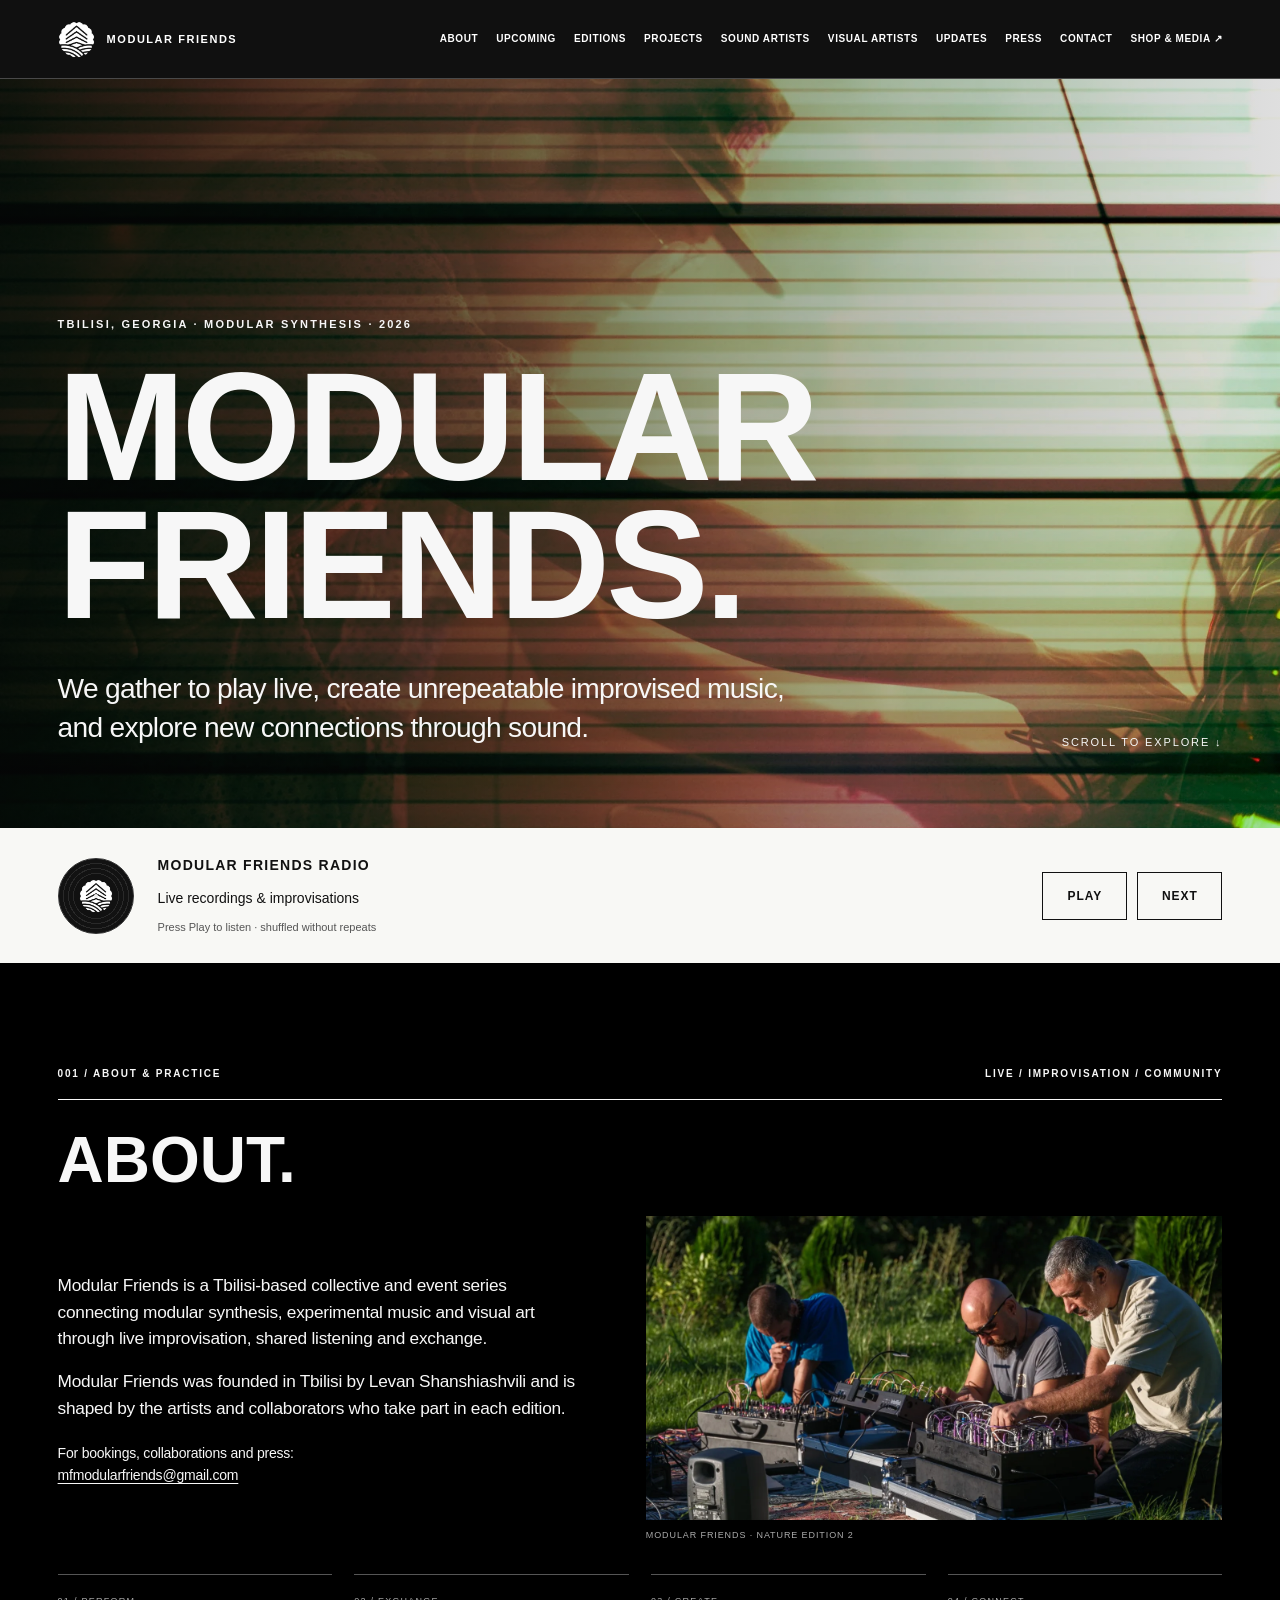
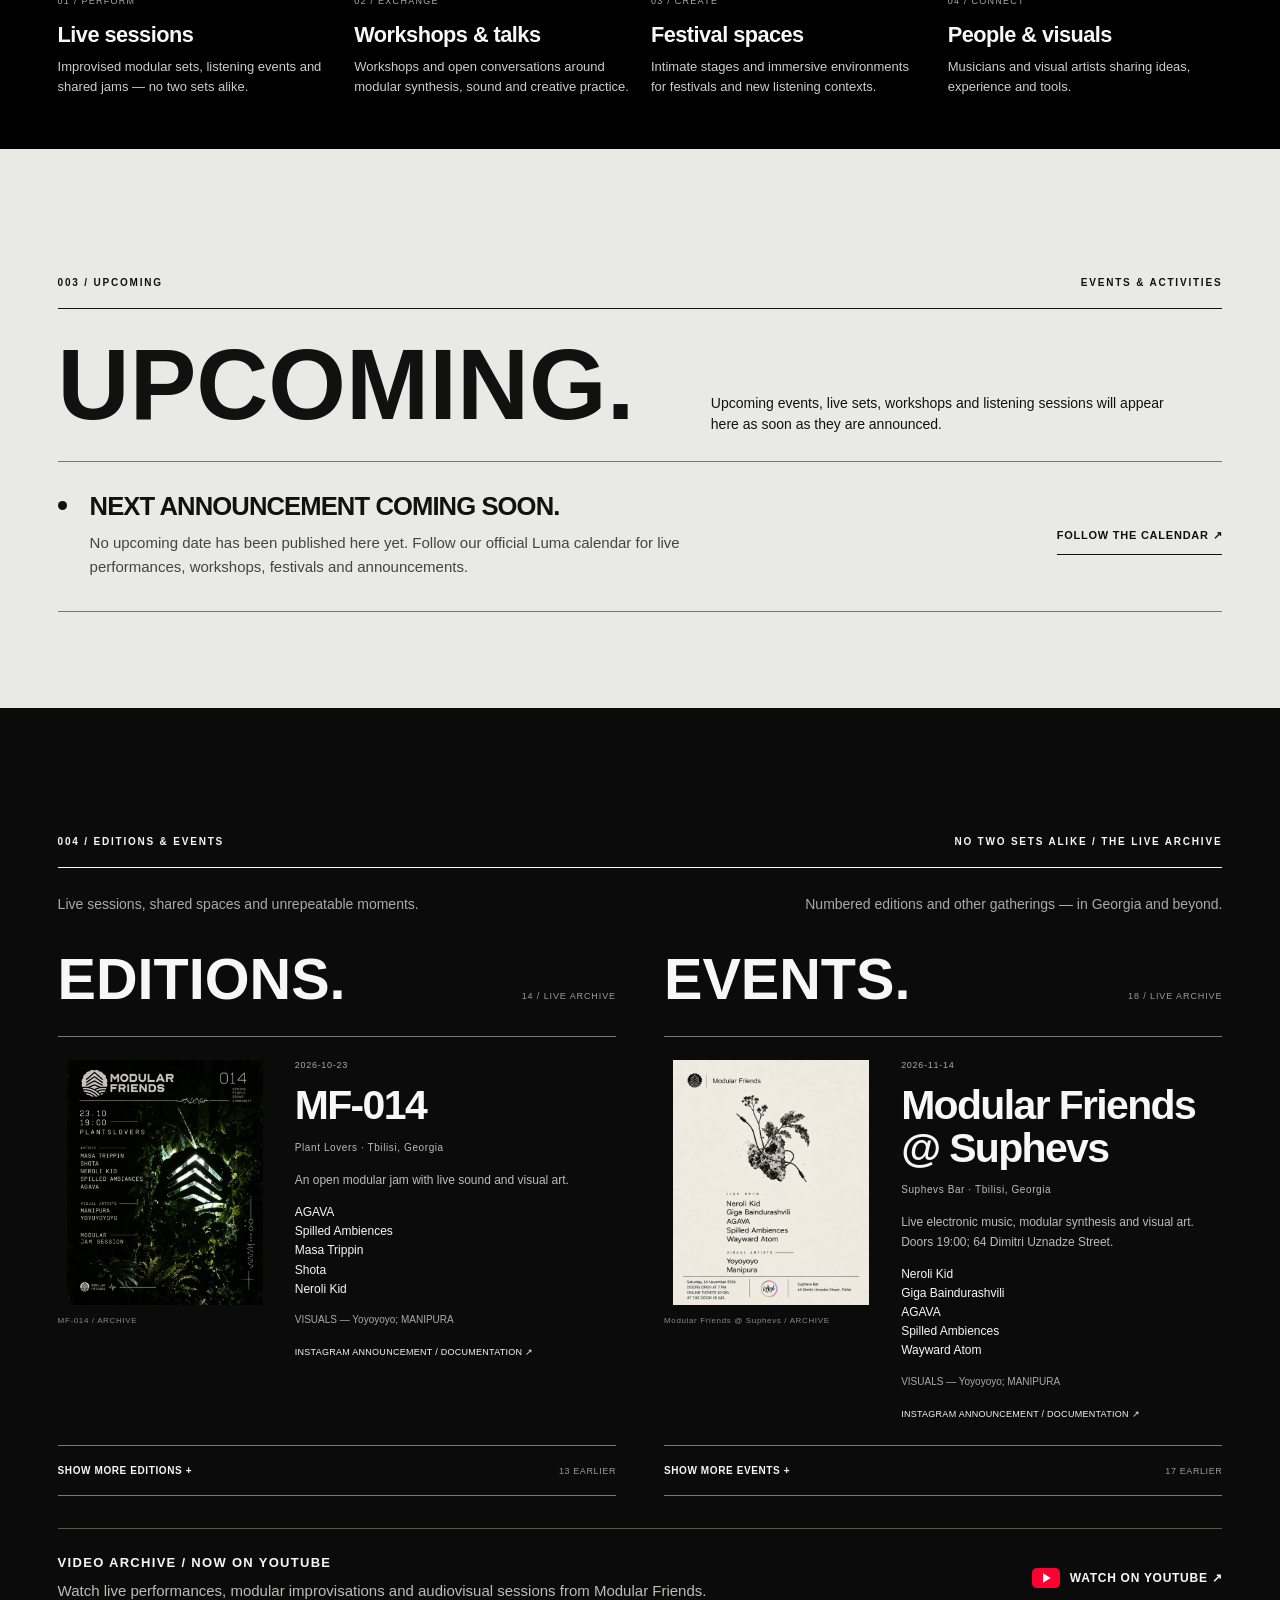
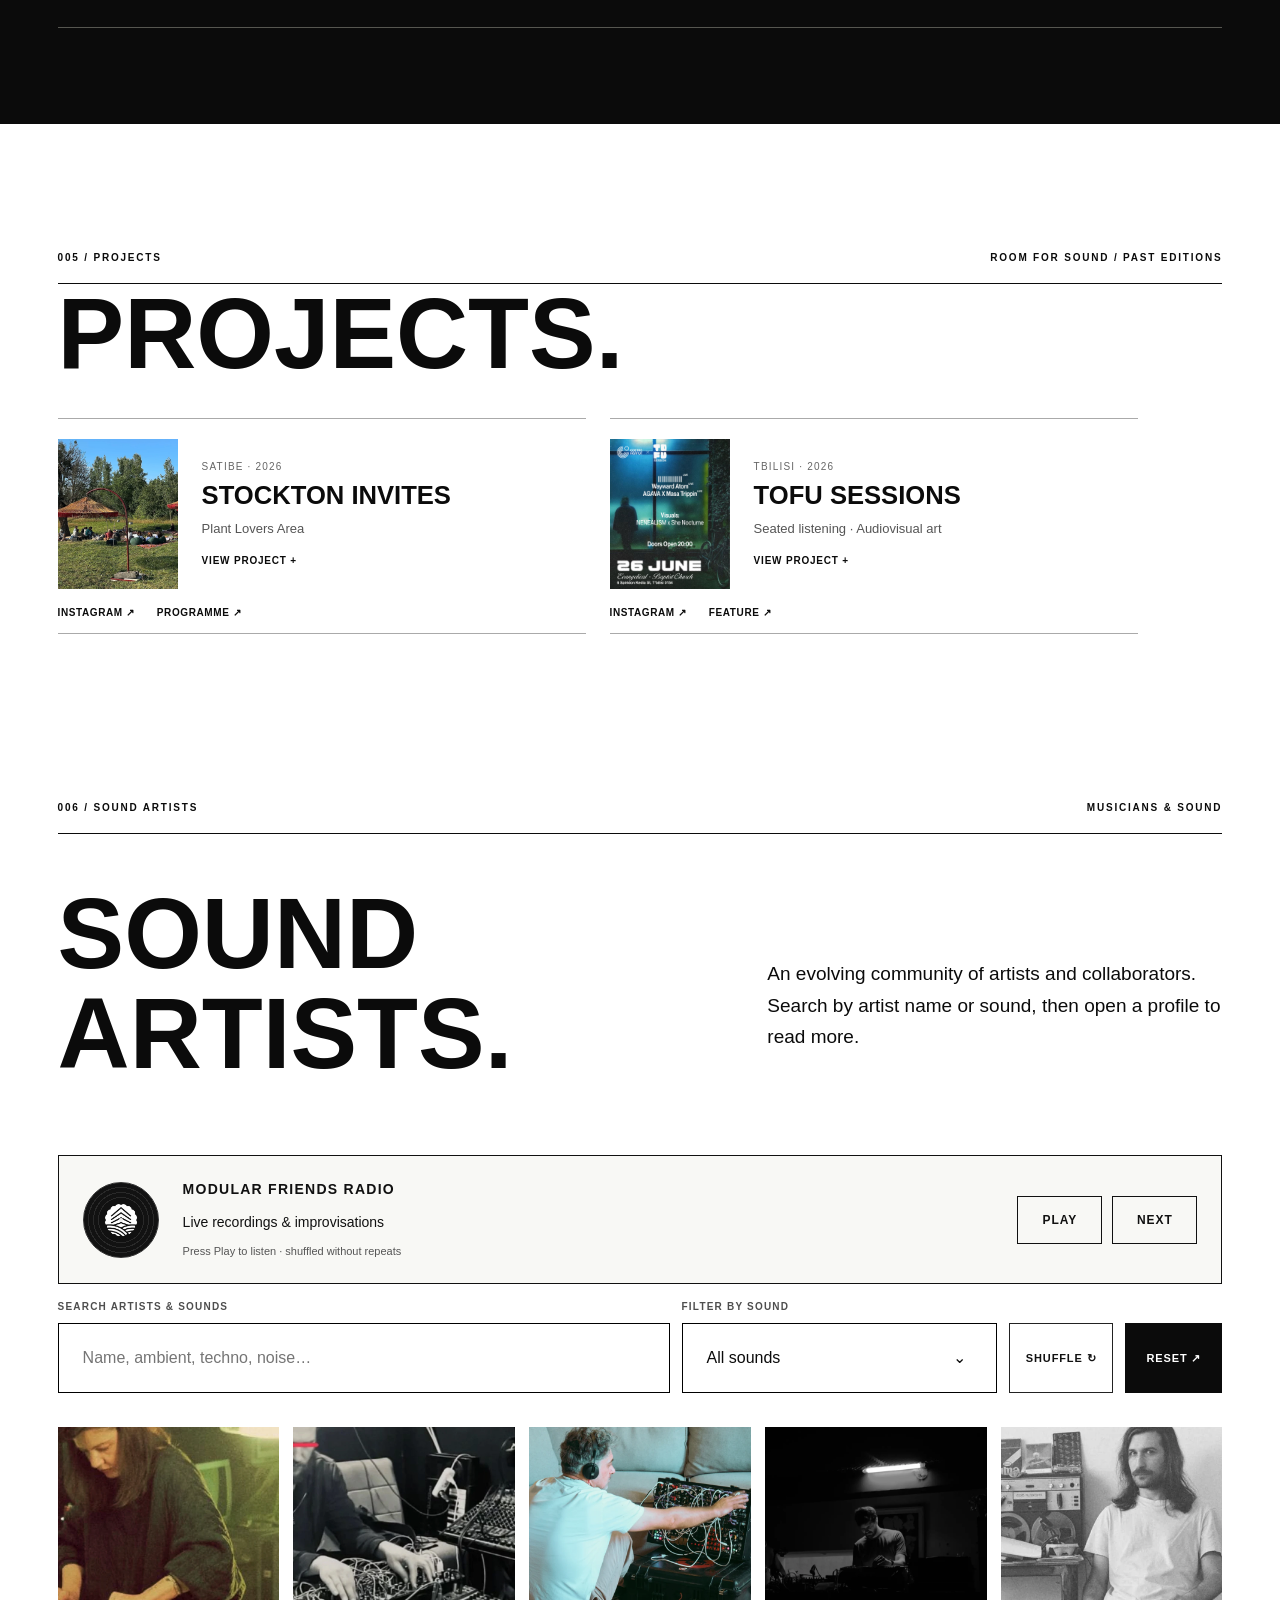
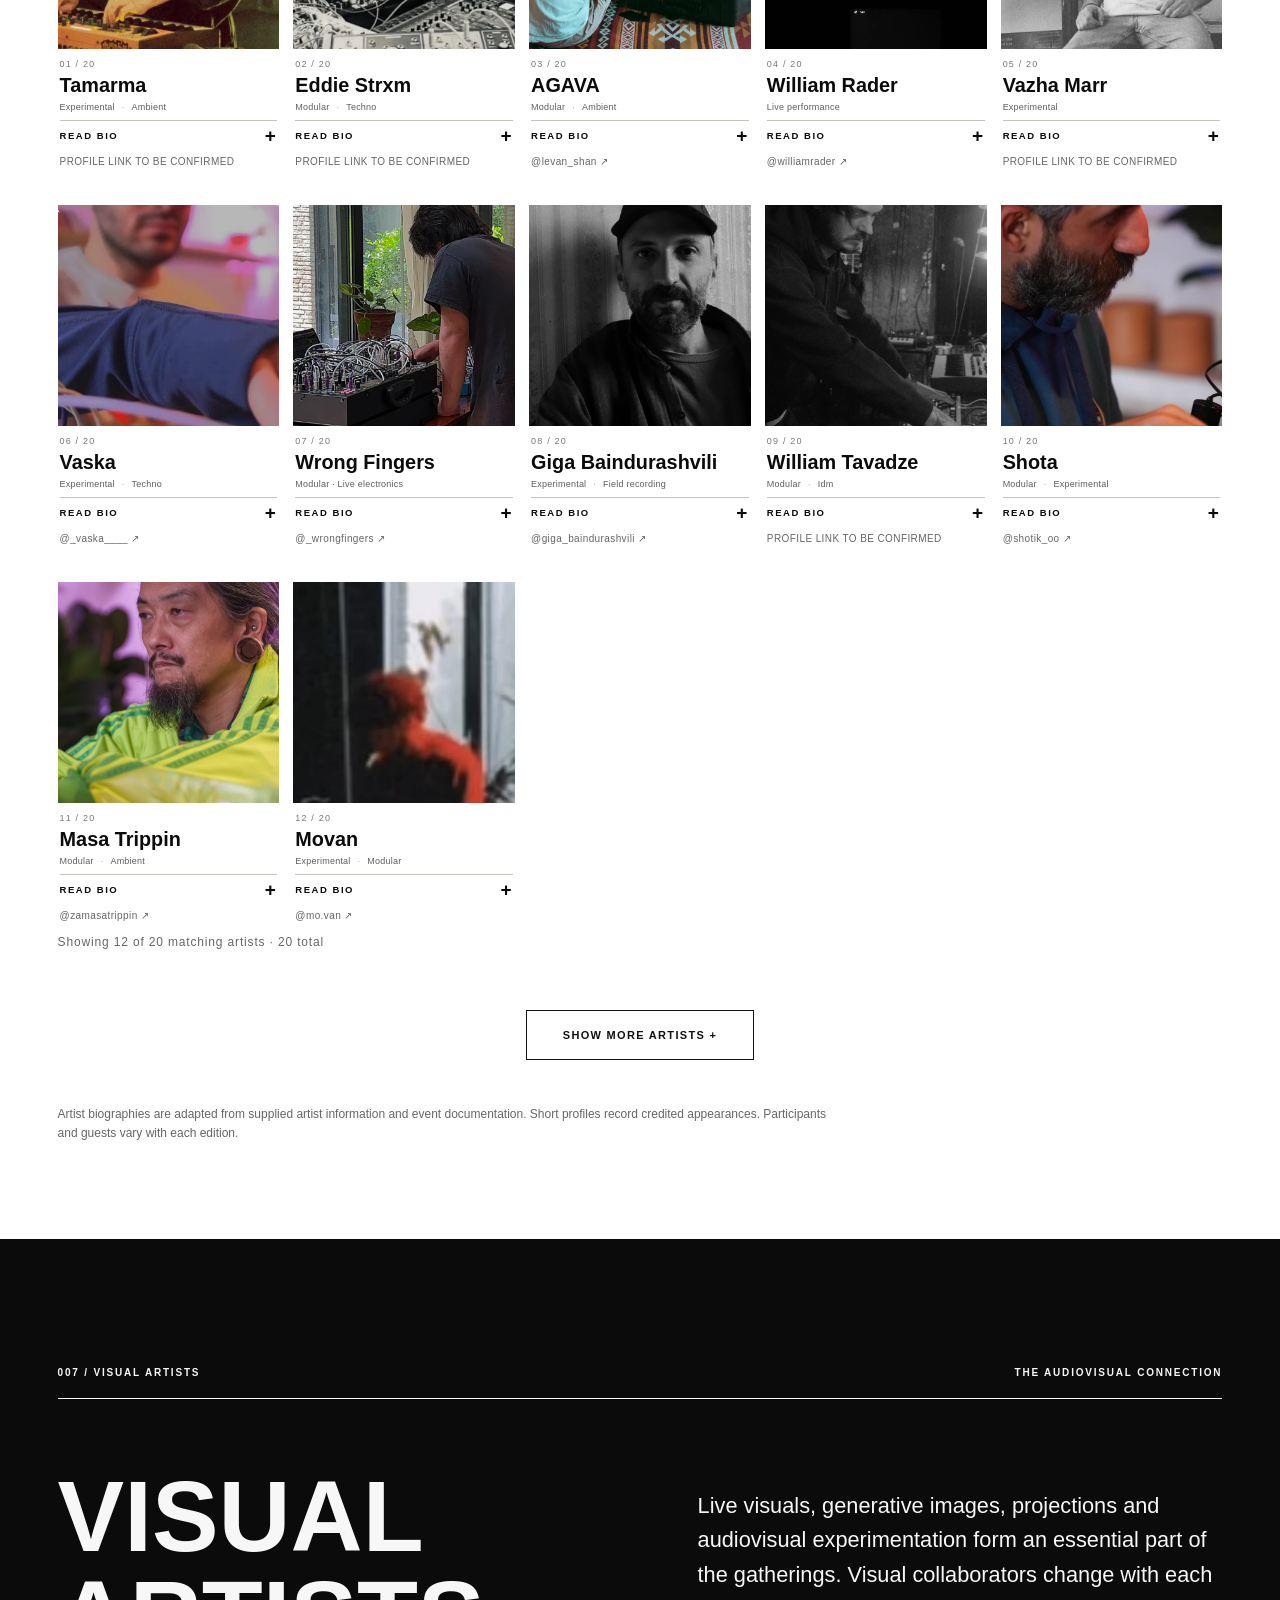
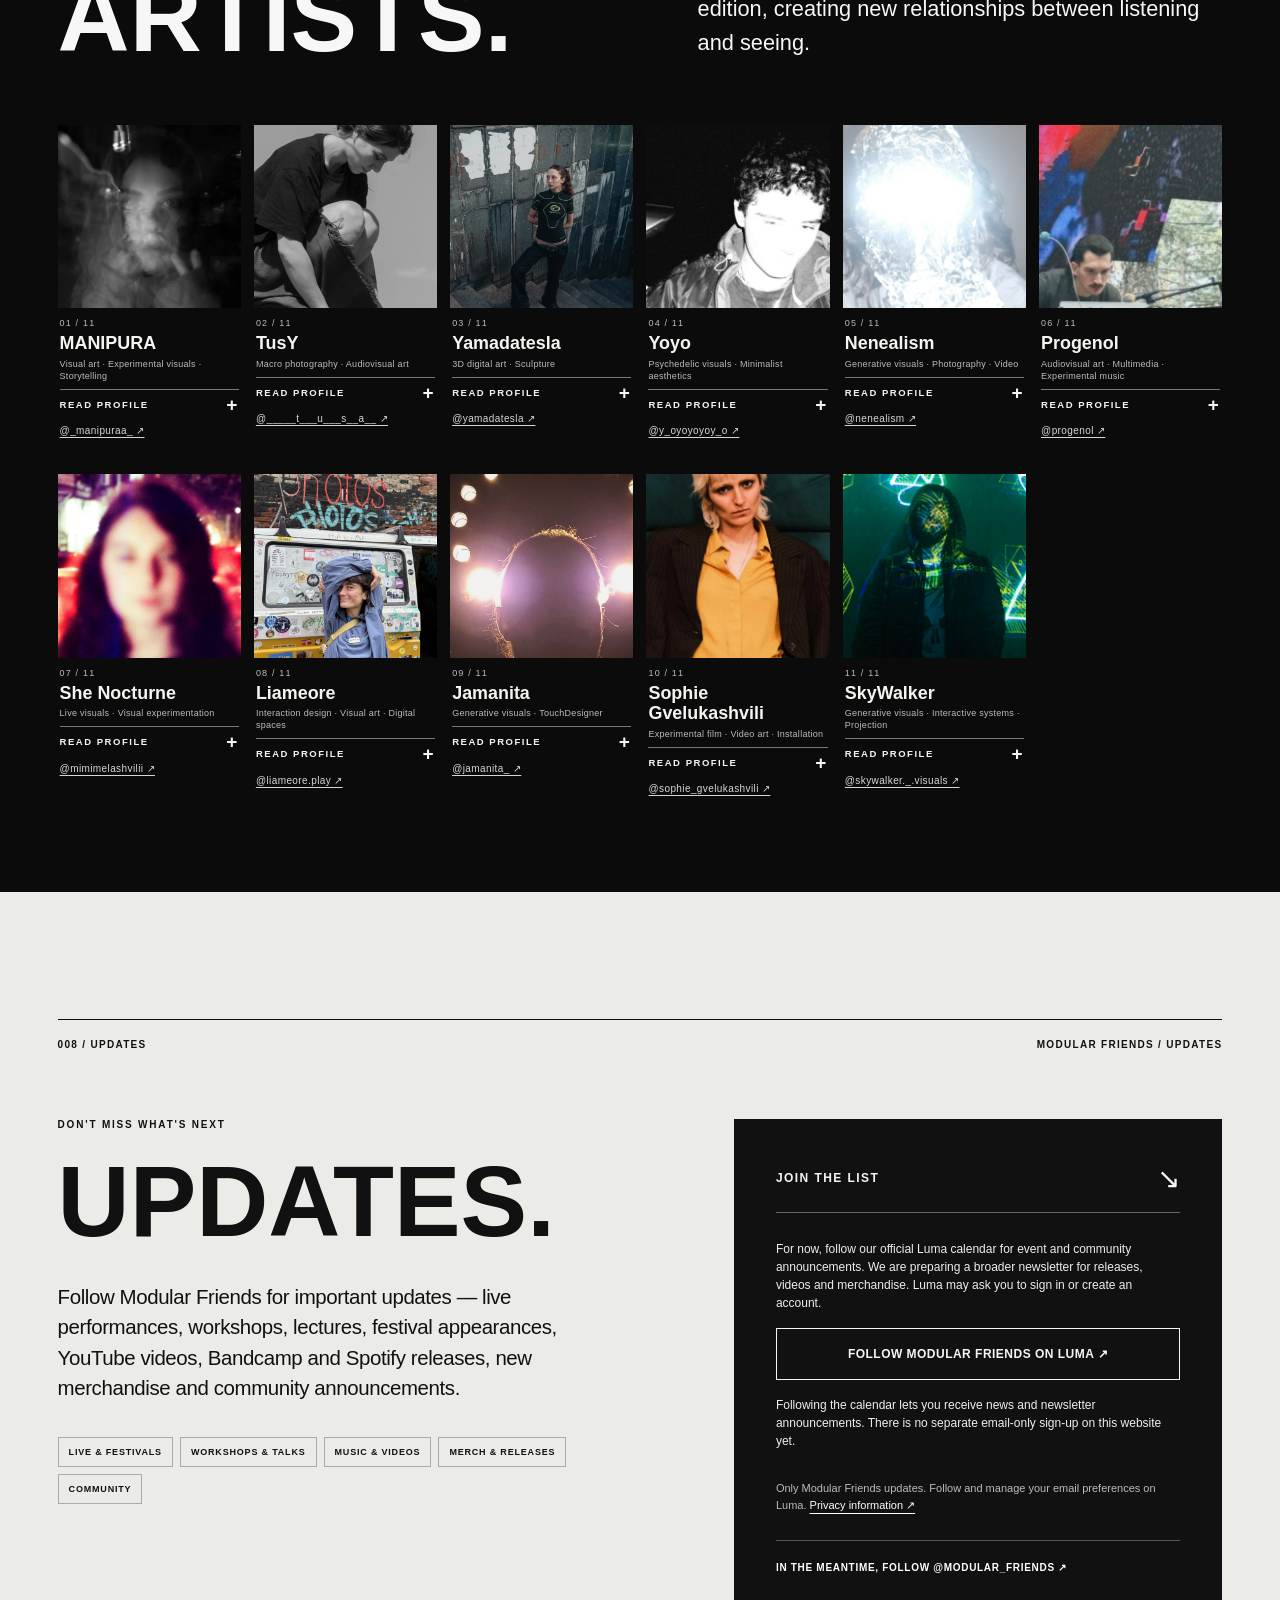
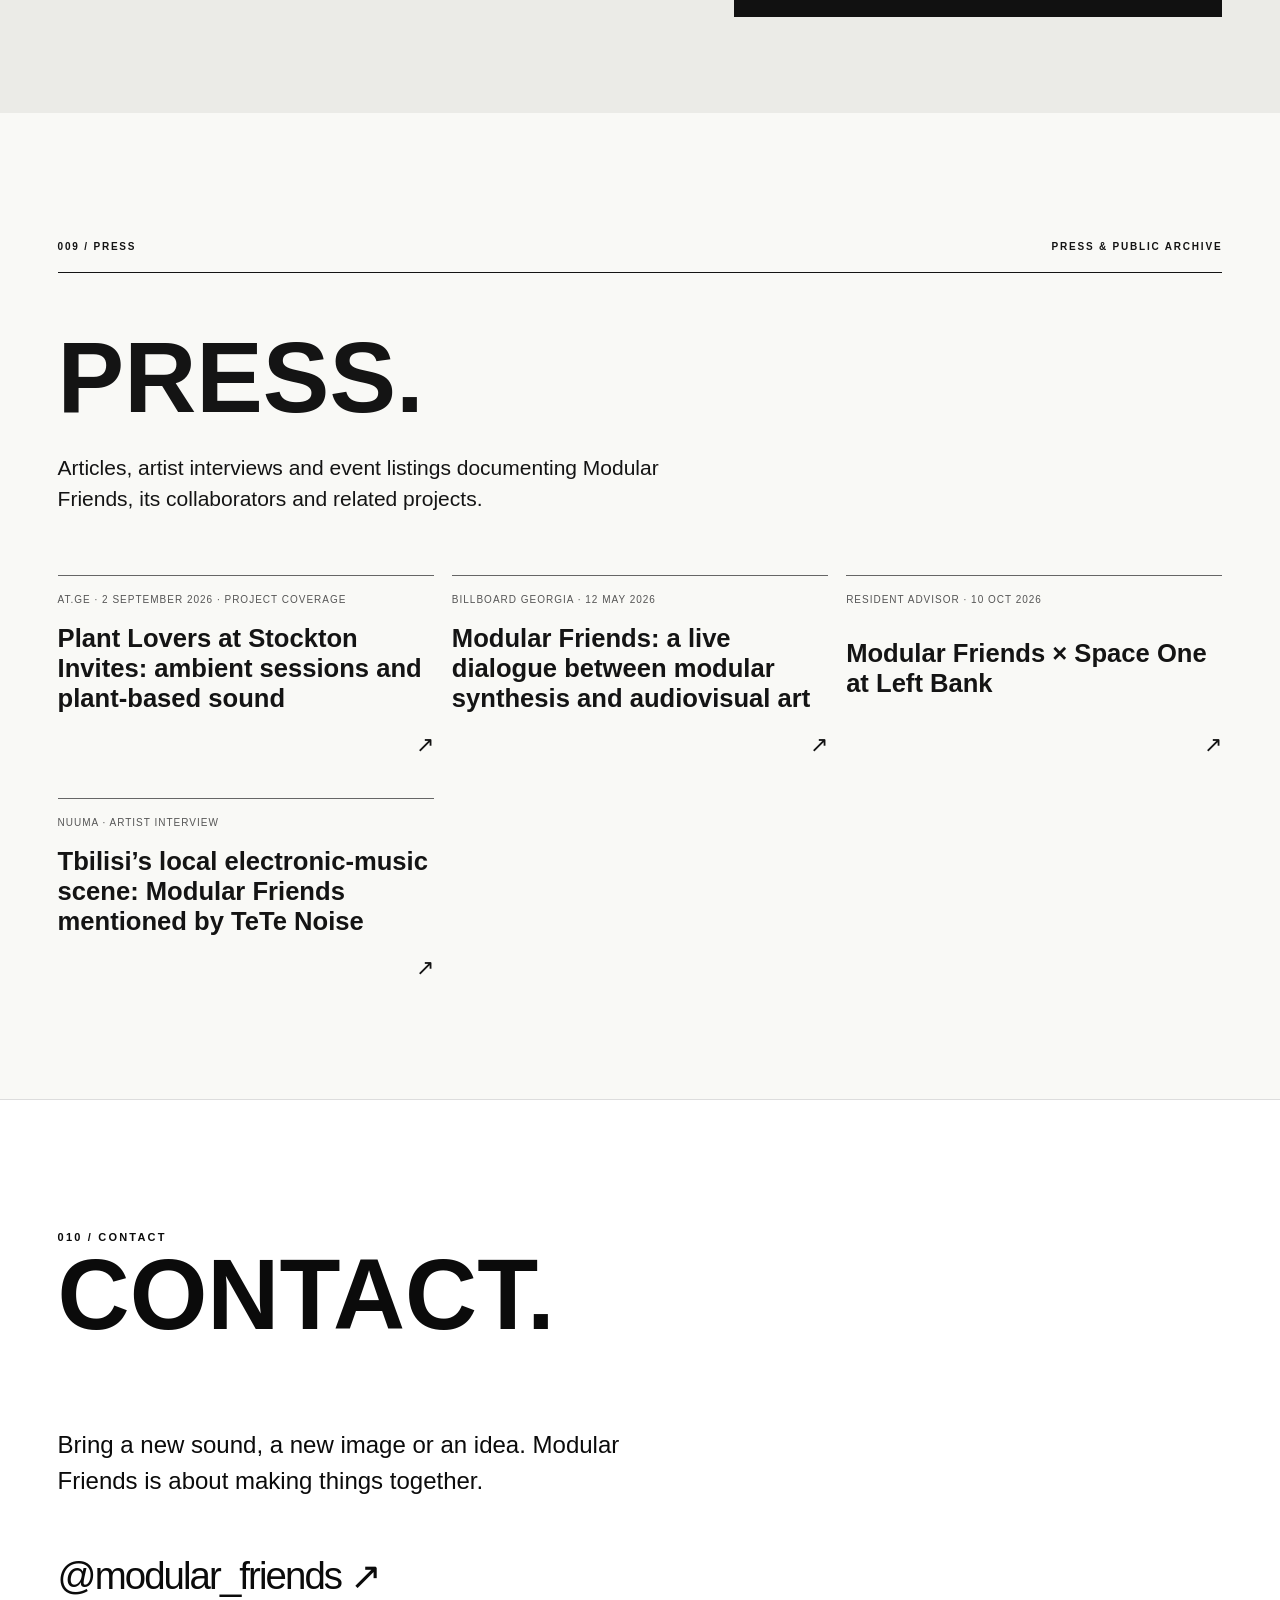
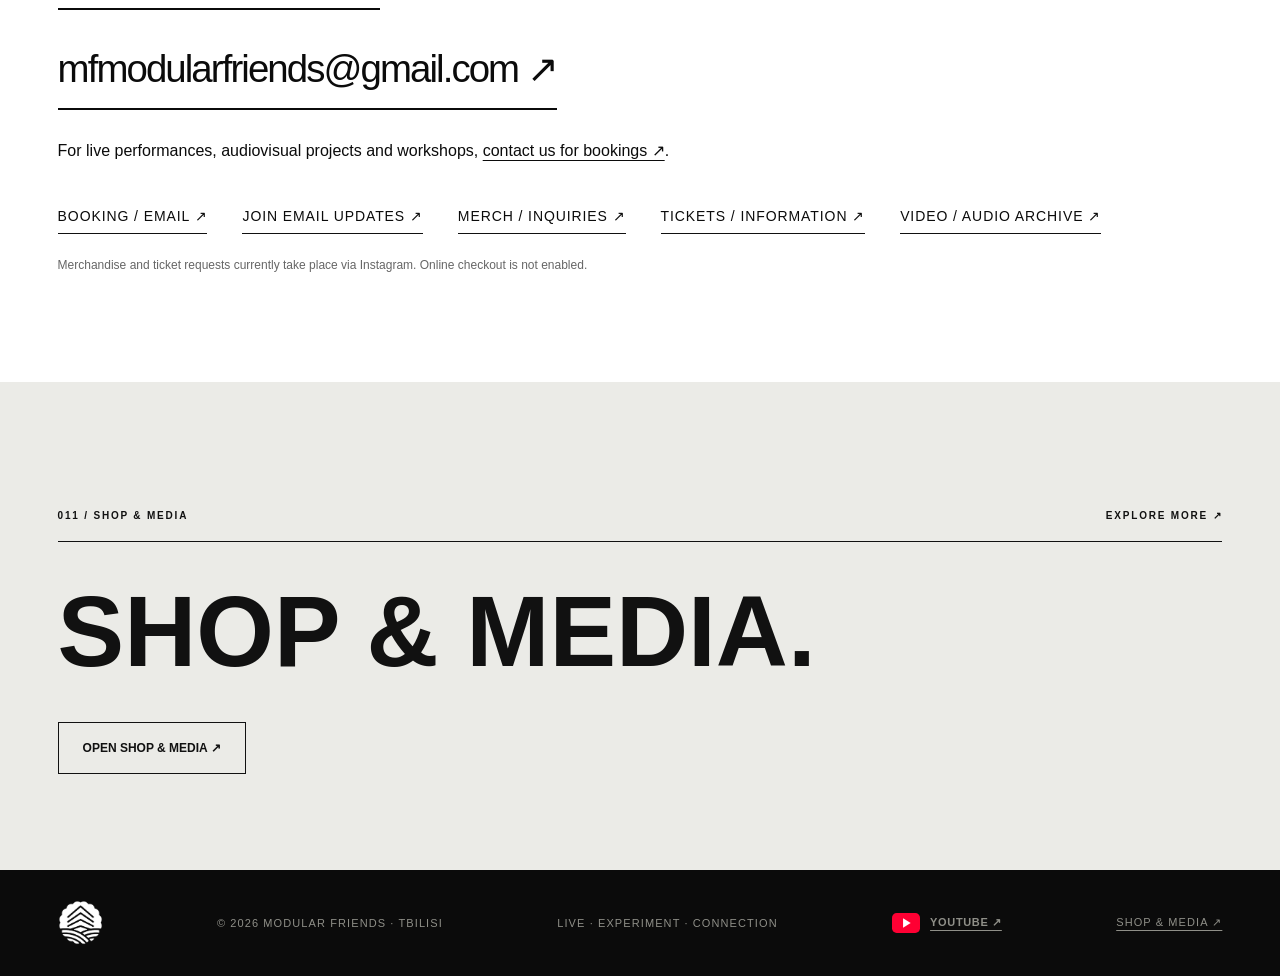
==== commit 50ee6ebc: "Add shuffled Next control and spinning vinyl radio logo; sync new Nature Edition audio" ====
--- a/index.html
+++ b/index.html
@@ -508,7 +508,7 @@
 @media(max-width:900px){#about .about-overview{gap:28px;grid-template-columns:1fr 1fr}#about .program-grid{grid-template-columns:repeat(2,minmax(0,1fr));gap:22px}#about .about-copy p{font-size:16px}}
 @media(max-width:600px){#about.about-practice{padding-top:88px!important;padding-bottom:44px!important}#about .section-tag{align-items:flex-start}#about .section-tag span:last-child{max-width:135px;text-align:right;font-size:8px}#about .about-title{margin:24px 0}#about .about-overview{grid-template-columns:1fr;gap:26px}#about .about-copy{max-width:none}#about .about-photo img{aspect-ratio:1.9/1}#about .program-grid{margin-top:28px;gap:24px 18px}#about .program-card h3{font-size:20px}}
 </style>
-<link rel="stylesheet" href="radio/player.css?v=20261113-2"/><script defer src="radio/player.js?v=20261113-1"></script>
+<link rel="stylesheet" href="radio/player.css?v=20261125-1"/><script defer src="radio/player.js?v=20261125-1"></script>
 <link rel="stylesheet" href="assets/event-archive.css?v=20261116"/></head><body>
 <a class="skip" href="#about">Skip to main content</a>
 <header class="top"><a class="brand" href="#top"><img alt="" src="assets/modular-friends-logo-white.png"/><span>MODULAR FRIENDS</span></a><button class="menu-toggle" type="button" aria-expanded="false" aria-controls="primaryNavigation">MENU +</button><nav id="primaryNavigation" aria-label="Primary"><a href="#about">ABOUT</a><a href="#upcoming">UPCOMING</a><a href="#events">EDITIONS</a><a href="#festival">PROJECTS</a><a href="#artists">SOUND ARTISTS</a><a href="#visuals">VISUAL ARTISTS</a><a href="#newsletter">UPDATES</a><a href="#coverage">PRESS</a><a href="#contact">CONTACT</a><a href="shop.html" rel="noopener noreferrer">SHOP &amp; MEDIA ↗</a></nav></header>
--- a/radio/player.css
+++ b/radio/player.css
@@ -1,14 +1,20 @@
 .mf-radio{box-sizing:border-box;display:flex;align-items:center;gap:24px;background:#f8f8f5;color:#111;border:1px solid #111;padding:24px;margin:24px 0;font-family:Arial,Helvetica,sans-serif;text-align:left;min-width:0}
-.mf-radio .mf-radio-logo{width:64px;height:64px;object-fit:contain;flex:none}
+.mf-radio .mf-radio-record{width:76px;height:76px;flex:none;border-radius:50%;display:grid;place-items:center;position:relative;background:repeating-radial-gradient(circle at center,#121212 0 2px,#292929 2px 3px,#121212 3px 5px);border:1px solid #333;animation:mf-vinyl-spin 5s linear infinite;animation-play-state:paused}
+.mf-radio .mf-radio-record:after{content:'';position:absolute;left:50%;top:50%;width:4px;height:4px;border-radius:50%;background:#eee;transform:translate(-50%,-50%)}
+.mf-radio.is-playing .mf-radio-record{animation-play-state:running}
+.mf-radio .mf-radio-logo{width:44px;height:44px;object-fit:contain;flex:none;background:#111;border-radius:50%;padding:5px}
+@keyframes mf-vinyl-spin{to{transform:rotate(360deg)}}
+@media(prefers-reduced-motion:reduce){.mf-radio .mf-radio-record{animation:none}}
 .mf-radio .mf-radio-copy{flex:1;min-width:0}
 .mf-radio .mf-radio-copy h3{font-size:14px;line-height:1.4;letter-spacing:.09em;margin:0 0 12px;font-weight:700;color:#111}
 .mf-radio .mf-radio-copy p{font-size:14px;line-height:1.5;margin:0;overflow-wrap:anywhere;color:#111;max-width:none}
 .mf-radio .mf-radio-copy .mf-radio-artist{font-size:12px;margin-top:3px}
 .mf-radio .mf-radio-copy .mf-radio-status{font-size:11px;color:#555;margin-top:10px}
-.mf-radio .mf-radio-toggle{font:700 12px Arial,Helvetica,sans-serif;letter-spacing:.08em;background:transparent;color:#111;border:1px solid #111;padding:16px 20px;min-width:95px;min-height:48px;cursor:pointer;flex:none}
-.mf-radio .mf-radio-toggle:hover{background:#111;color:#fff}.mf-radio .mf-radio-toggle:disabled{opacity:.45;cursor:wait}.mf-radio .mf-radio-toggle:focus-visible{outline:3px solid #777;outline-offset:4px}
+.mf-radio .mf-radio-controls{display:flex;gap:10px;flex:none}
+.mf-radio .mf-radio-toggle,.mf-radio .mf-radio-next{font:700 12px Arial,Helvetica,sans-serif;letter-spacing:.08em;background:transparent;color:#111;border:1px solid #111;padding:16px 20px;min-width:85px;min-height:48px;cursor:pointer;flex:none}
+.mf-radio .mf-radio-controls button:hover{background:#111;color:#fff}.mf-radio .mf-radio-controls button:disabled{opacity:.45;cursor:wait}.mf-radio .mf-radio-controls button:focus-visible{outline:3px solid #777;outline-offset:4px}
 .mf-radio-home{background:#f8f8f5;padding:1px 0}.mf-radio-home .mf-radio{border:0;margin:0;padding:28px 0}
-@media(max-width:600px){.mf-radio{gap:14px;padding:18px;flex-wrap:wrap}.mf-radio .mf-radio-logo{width:44px;height:44px;align-self:flex-start}.mf-radio .mf-radio-copy{flex-basis:calc(100% - 58px)}.mf-radio .mf-radio-toggle{margin-left:58px}.mf-radio .mf-radio-copy h3{font-size:12px}.mf-radio .mf-radio-copy p{font-size:13px}}
+@media(max-width:700px){.mf-radio{gap:14px;padding:18px;flex-wrap:wrap}.mf-radio .mf-radio-record{width:58px;height:58px;align-self:flex-start}.mf-radio .mf-radio-logo{width:36px;height:36px}.mf-radio .mf-radio-copy{flex-basis:calc(100% - 72px)}.mf-radio .mf-radio-controls{margin-left:72px}.mf-radio .mf-radio-copy h3{font-size:12px}.mf-radio .mf-radio-copy p{font-size:13px}}
 /* Keep the radio compact despite the site's general section spacing rule. */
 #radio.mf-radio-home{padding-top:0!important;padding-bottom:0!important;scroll-margin-top:90px!important}
 .archive-grid>.mf-radio{align-self:start}
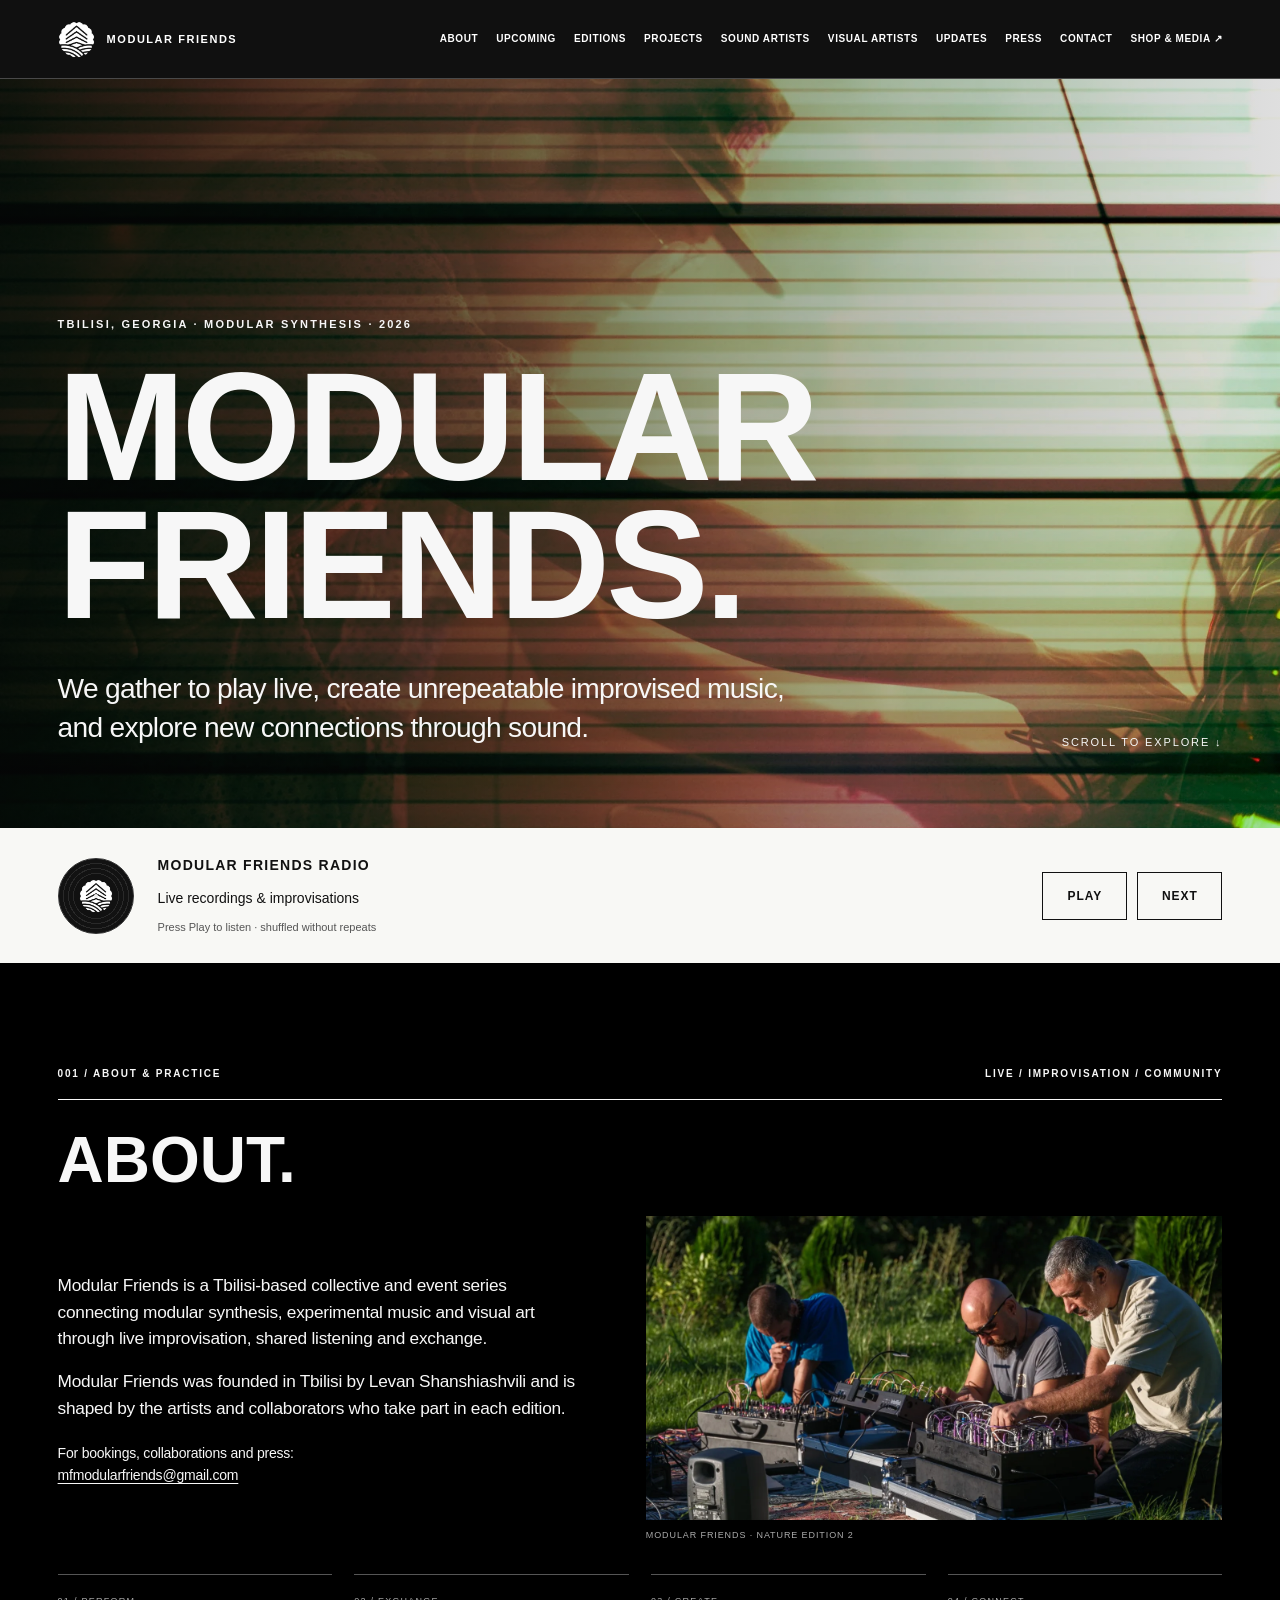
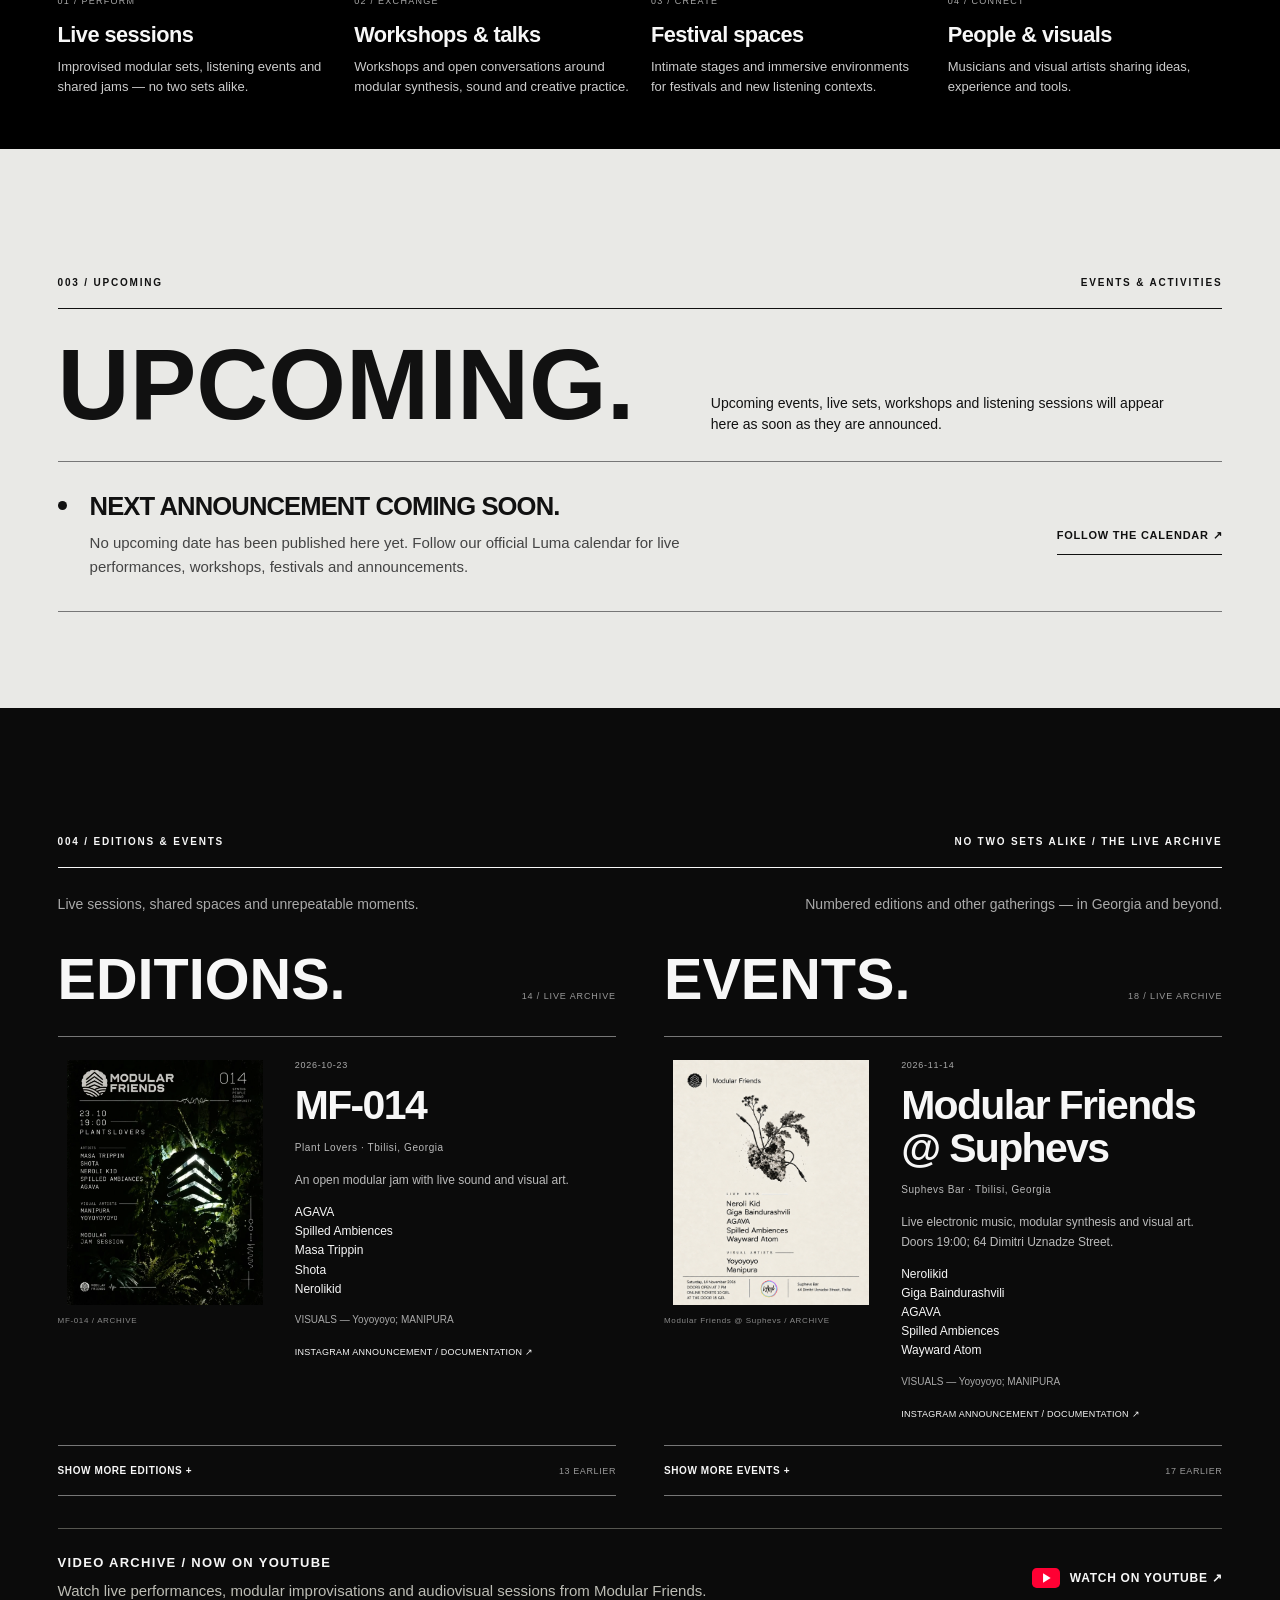
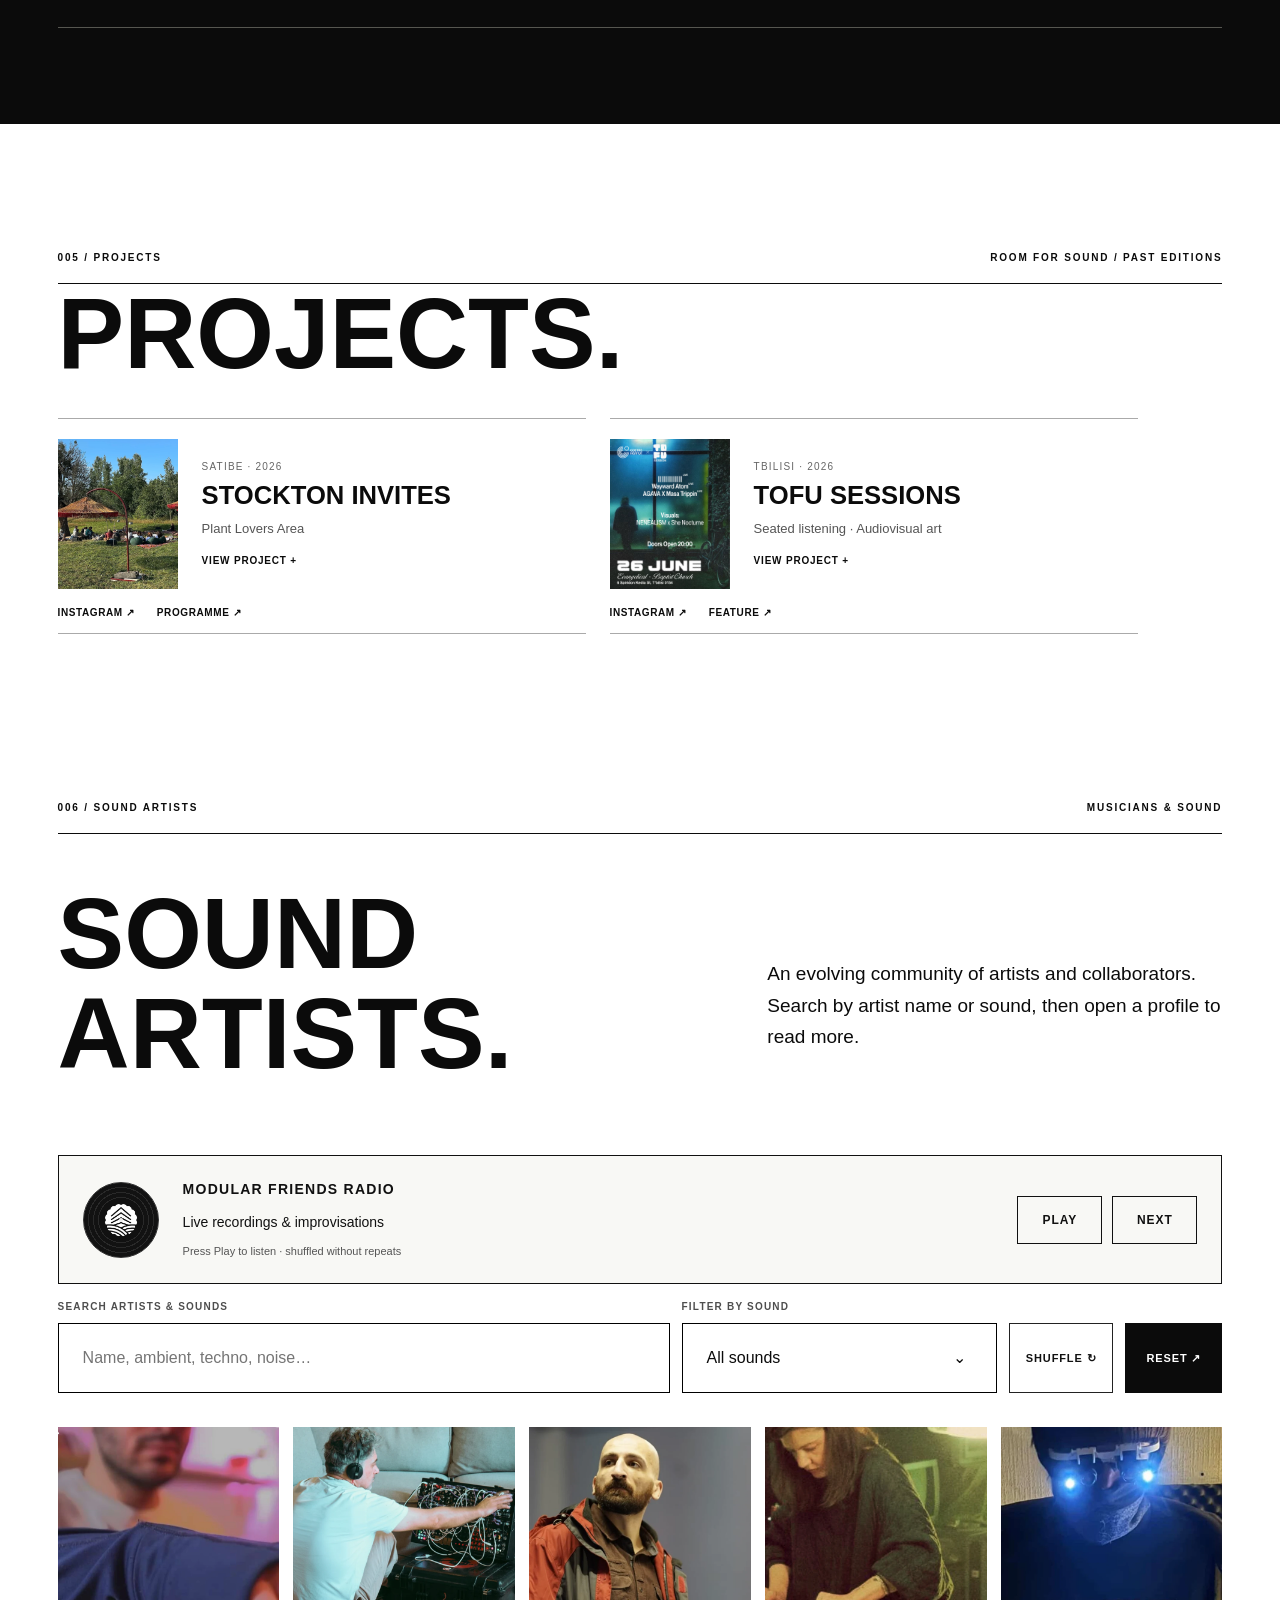
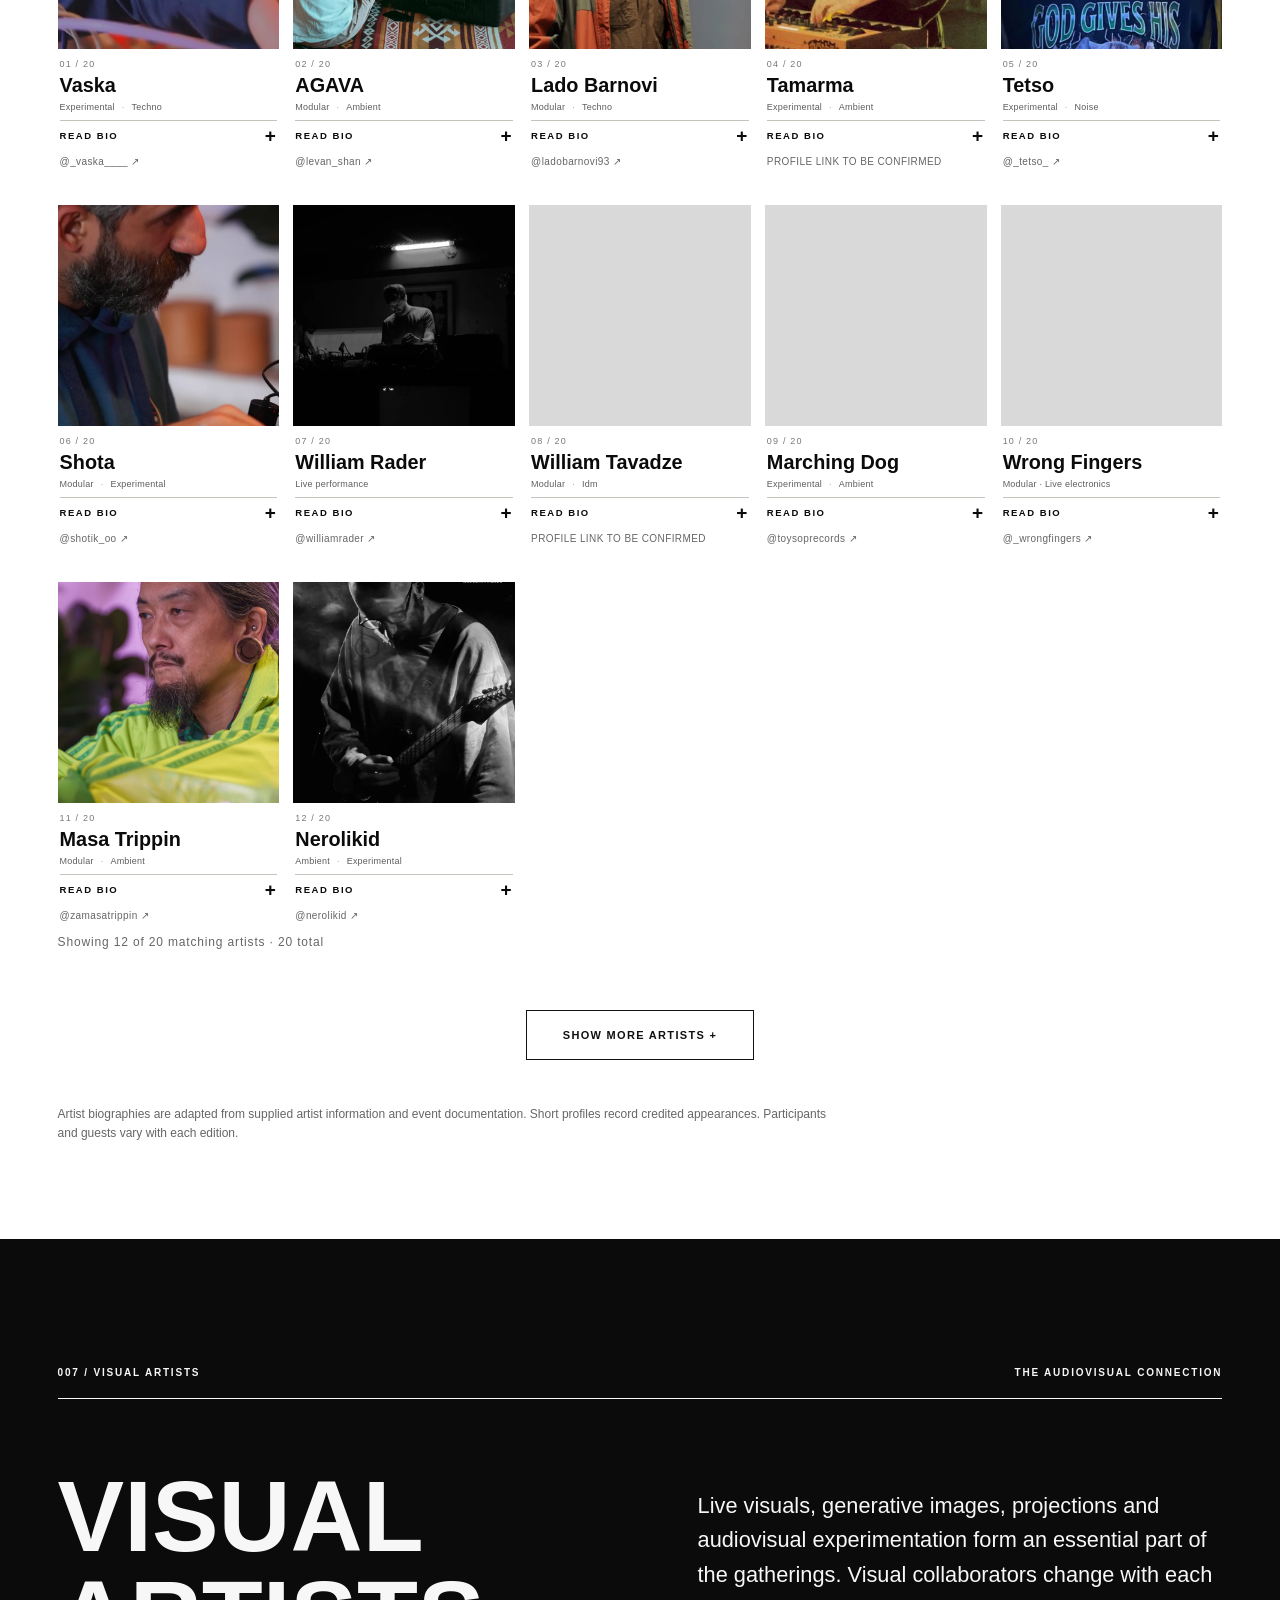
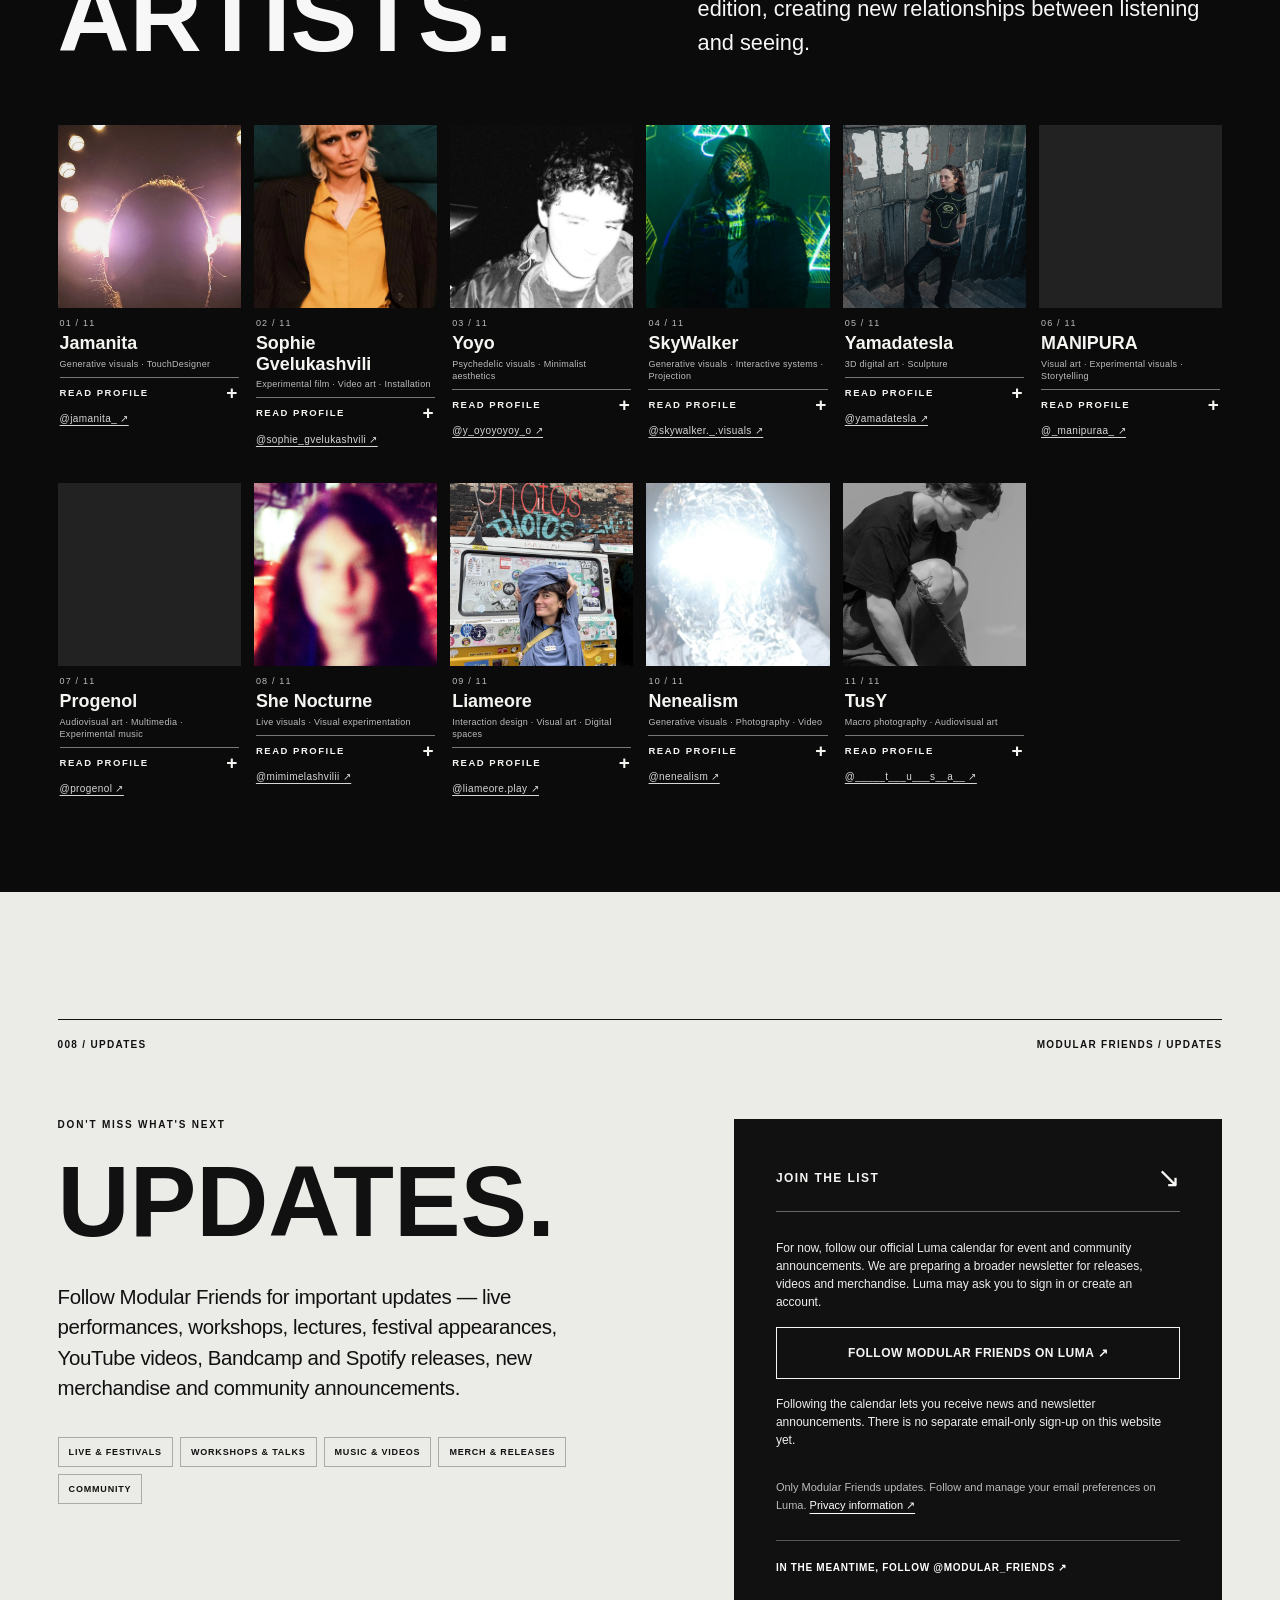
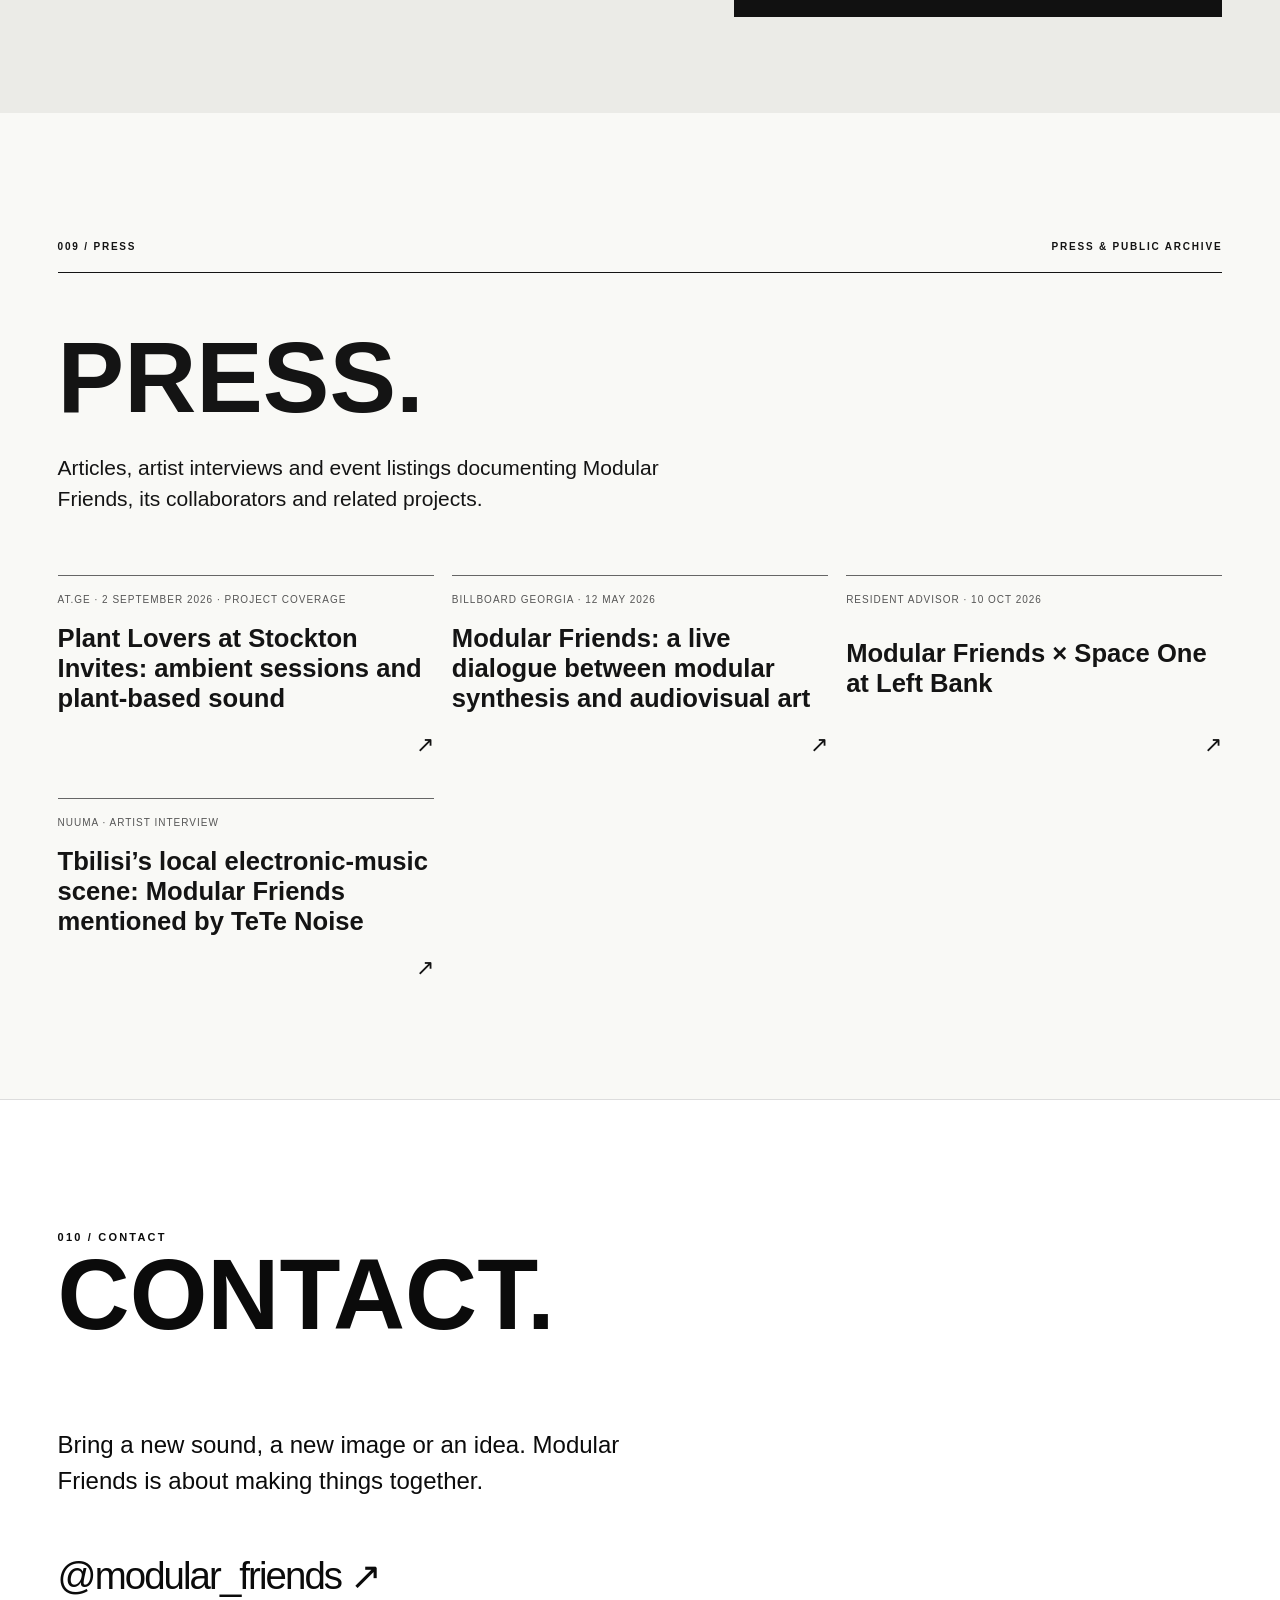
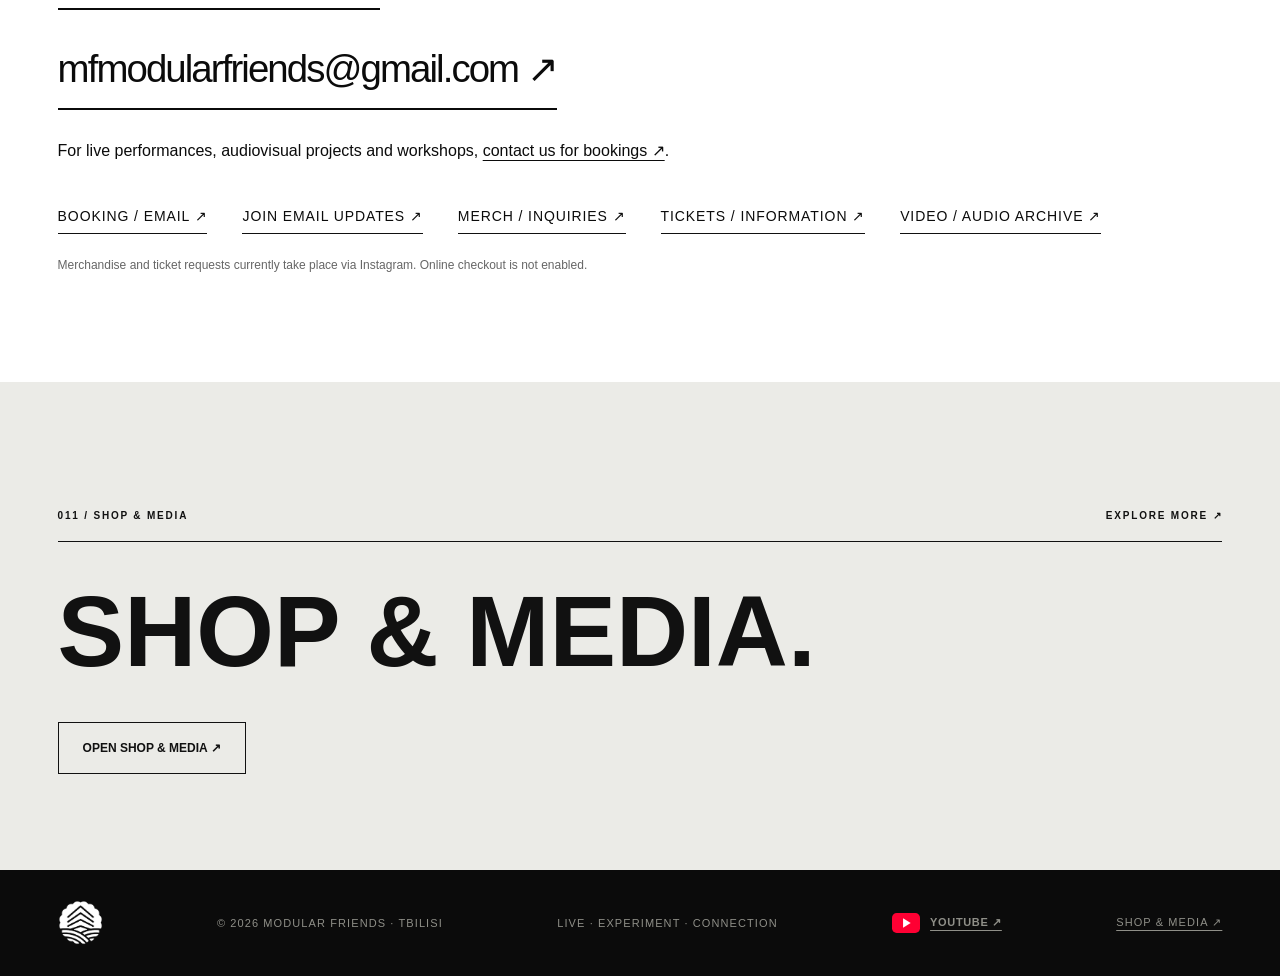
==== commit 66f5e483: "Use Nerolikid consistently across artist profiles, archive and radio" ====
--- a/index.html
+++ b/index.html
@@ -535,10 +535,10 @@
 <article class="program-card"><span class="program-no">04 / CONNECT</span><h3>People &amp; visuals</h3><p>Musicians and visual artists sharing ideas, experience and tools.</p></article>
 </div>
 </div></section>
-<section class="upcoming" id="upcoming"><div class="container"><div class="section-tag"><span>003 / UPCOMING</span><span>EVENTS &amp; ACTIVITIES</span></div><div class="upcoming-intro"><h2>UPCOMING.</h2><p>Upcoming events, live sets, workshops and listening sessions will appear here as soon as they are announced.</p></div><div aria-live="polite" class="upcoming-list" id="upcomingEventList"><div class="upcoming-event-layout" id="suphevs-nov14" data-event-end="2026-11-14T23:00:00+04:00"><figure class="random-fridays-poster"><a href="events/2026-11-14-suphevs.html"><img src="assets/suphevs-2026-11-14-post-doors.jpg" alt="Modular Friends at Suphevs Bar, 14 November 2026. Doors open at 7 PM. Online tickets 10 GEL, at the door 15 GEL." loading="lazy" width="1080" height="1350"></a></figure><article class="upcoming-card upcoming-card-proposal"><div class="upcoming-main"><small>LIVE SETS &amp; VISUAL ART</small><h3>MODULAR FRIENDS<br>@ SUPHEVS</h3><p class="upcoming-summary">Live electronic music, modular synthesis and visual art.</p><div class="upcoming-lineup"><small>LIVE SETS</small><p>Neroli Kid · Giga Baindurashvili · AGAVA<br>Spilled Ambiences · Wayward Atom</p></div><div class="upcoming-visuals"><small>VISUAL ARTISTS</small><p>Yoyoyoyo · Manipura</p></div></div><aside class="upcoming-meta"><div><small>WHEN</small><p><time datetime="2026-11-14T19:00:00+04:00">Saturday, 14 November 2026</time><br>Doors open at 7 PM</p></div><div><small>WHERE</small><p>Suphevs Bar<br>64 Dimitri Uznadze Street, Tbilisi</p></div><div><small>ENTRY</small><p>Online: 10 GEL<br>At the door: 15 GEL</p></div><div class="upcoming-links"><a href="https://ra.co/events/2574061">RESIDENT ADVISOR ↗</a><a href="events/2026-11-14-suphevs.html">FULL EVENT DETAILS ↗</a><a href="https://www.instagram.com/modular_friends/">TICKETS VIA INSTAGRAM ↗</a></div></aside></article></div></div><div class="upcoming-empty" id="upcomingEmpty" hidden><span aria-hidden="true" class="status-dot"></span><div><h3>NEXT ANNOUNCEMENT COMING SOON.</h3><p>No upcoming date has been published here yet. Follow our official Luma calendar for live performances, workshops, festivals and announcements.</p></div><a href="https://luma.com/modularfriends" rel="noopener noreferrer" target="_blank">FOLLOW THE CALENDAR ↗</a></div></div></section><section class="chap container editions-compact" id="events"><div class="section-tag"><span>004 / EDITIONS &amp; EVENTS</span><span>NO TWO SETS ALIKE / THE LIVE ARCHIVE</span></div><div class="archive-intro"><p>Live sessions, shared spaces and unrepeatable moments.</p><p>Numbered editions and other gatherings — in Georgia and beyond.</p></div><div class="archive-columns"><div class="archive-panel" aria-labelledby="editionArchive-title">
+<section class="upcoming" id="upcoming"><div class="container"><div class="section-tag"><span>003 / UPCOMING</span><span>EVENTS &amp; ACTIVITIES</span></div><div class="upcoming-intro"><h2>UPCOMING.</h2><p>Upcoming events, live sets, workshops and listening sessions will appear here as soon as they are announced.</p></div><div aria-live="polite" class="upcoming-list" id="upcomingEventList"><div class="upcoming-event-layout" id="suphevs-nov14" data-event-end="2026-11-14T23:00:00+04:00"><figure class="random-fridays-poster"><a href="events/2026-11-14-suphevs.html"><img src="assets/suphevs-2026-11-14-post-doors.jpg" alt="Modular Friends at Suphevs Bar, 14 November 2026. Doors open at 7 PM. Online tickets 10 GEL, at the door 15 GEL." loading="lazy" width="1080" height="1350"></a></figure><article class="upcoming-card upcoming-card-proposal"><div class="upcoming-main"><small>LIVE SETS &amp; VISUAL ART</small><h3>MODULAR FRIENDS<br>@ SUPHEVS</h3><p class="upcoming-summary">Live electronic music, modular synthesis and visual art.</p><div class="upcoming-lineup"><small>LIVE SETS</small><p>Nerolikid · Giga Baindurashvili · AGAVA<br>Spilled Ambiences · Wayward Atom</p></div><div class="upcoming-visuals"><small>VISUAL ARTISTS</small><p>Yoyoyoyo · Manipura</p></div></div><aside class="upcoming-meta"><div><small>WHEN</small><p><time datetime="2026-11-14T19:00:00+04:00">Saturday, 14 November 2026</time><br>Doors open at 7 PM</p></div><div><small>WHERE</small><p>Suphevs Bar<br>64 Dimitri Uznadze Street, Tbilisi</p></div><div><small>ENTRY</small><p>Online: 10 GEL<br>At the door: 15 GEL</p></div><div class="upcoming-links"><a href="https://ra.co/events/2574061">RESIDENT ADVISOR ↗</a><a href="events/2026-11-14-suphevs.html">FULL EVENT DETAILS ↗</a><a href="https://www.instagram.com/modular_friends/">TICKETS VIA INSTAGRAM ↗</a></div></aside></article></div></div><div class="upcoming-empty" id="upcomingEmpty" hidden><span aria-hidden="true" class="status-dot"></span><div><h3>NEXT ANNOUNCEMENT COMING SOON.</h3><p>No upcoming date has been published here yet. Follow our official Luma calendar for live performances, workshops, festivals and announcements.</p></div><a href="https://luma.com/modularfriends" rel="noopener noreferrer" target="_blank">FOLLOW THE CALENDAR ↗</a></div></div></section><section class="chap container editions-compact" id="events"><div class="section-tag"><span>004 / EDITIONS &amp; EVENTS</span><span>NO TWO SETS ALIKE / THE LIVE ARCHIVE</span></div><div class="archive-intro"><p>Live sessions, shared spaces and unrepeatable moments.</p><p>Numbered editions and other gatherings — in Georgia and beyond.</p></div><div class="archive-columns"><div class="archive-panel" aria-labelledby="editionArchive-title">
     <div class="archive-panel-heading"><h2 id="editionArchive-title">EDITIONS.</h2><span>14 / LIVE ARCHIVE</span></div>
-    <article class="archive-feature" id="archive-mf-014"><figure class="archive-poster"><button type="button" class="gallery-open" aria-label="Enlarge poster: MF-014" data-gallery-src="assets/event-archive/mf-014.webp" data-gallery-alt="MF-014 event poster or documentation"><img src="assets/event-archive/mf-014.webp" alt="MF-014 — Event poster / original Instagram cover" loading="lazy" decoding="async"/></button><figcaption><span>MF-014 / ARCHIVE</span></figcaption></figure><div class="archive-feature-copy"><p class="edition-card-date">2026-10-23</p><h3>MF-014</h3><p class="archive-venue">Plant Lovers · Tbilisi, Georgia</p><p class="archive-description">An open modular jam with live sound and visual art.</p><ul class="archive-lineup" aria-label="Artists"><li>AGAVA</li><li>Spilled Ambiences</li><li>Masa Trippin</li><li>Shota</li><li>Neroli Kid</li></ul><p class="archive-visuals">VISUALS — Yoyoyoyo; MANIPURA</p><div class="archive-sources"><a href="https://www.instagram.com/modular_friends/p/DeyZslKjQWU/">Instagram announcement / documentation ↗</a></div></div></article>
-    <details class="editions-archive" id="editionArchive"><summary><span class="editions-show-more">SHOW MORE EDITIONS +</span><span class="editions-show-less">SHOW FEWER EDITIONS −</span><span class="editions-archive-count">13 EARLIER</span></summary><div class="edition-archive-content"><div class="archive-entry-list"><details class="edition-card archive-entry" id="archive-mf-013"><summary><span class="archive-thumb"><img src="assets/event-archive/mf-013.webp" alt="MF-013 — Event poster / original Instagram cover" loading="lazy" decoding="async"/></span><span class="archive-card-copy"><span class="edition-card-date">2026-09-27</span><strong>MF-013</strong><span class="archive-venue">Dedaena Park / City Hikers · Tbilisi, Georgia</span><span class="edition-card-open">VIEW ACTIVITY +</span></span></summary><div class="edition-card-body"><p class="archive-description">Live sets and a collective modular jam hosted by City Hikers. Artwork: TUSA.</p><ul class="archive-lineup" aria-label="Artists"><li>Masa Trippin</li><li>Spilled Ambiences</li><li>Neroli Kid × Giga Baindurashvili</li><li>Tetso_2.4 Hz</li><li>AGAVA</li><li>Shota</li><li>collective modular jam</li></ul><p class="archive-visuals">VISUALS — Nenealism; Yoyoyoyo; She Nocturne / Mimi Melashvili; Liameore</p><div class="archive-sources"><a href="https://www.instagram.com/modular_friends/p/DdQnSx_tXD9/">Instagram announcement / documentation ↗</a></div><a class="archive-full-poster" href="assets/event-archive/mf-013.webp">VIEW FULL POSTER / PHOTO ↗</a></div></details><details class="edition-card archive-entry" id="archive-mf-012"><summary><span class="archive-thumb"><img src="assets/event-archive/mf-012.webp" alt="MF-012 — Event poster / original Instagram cover" loading="lazy" decoding="async"/></span><span class="archive-card-copy"><span class="edition-card-date">2026-08-23</span><strong>MF-012</strong><span class="archive-venue">Plant Lovers · Tbilisi, Georgia</span><span class="edition-card-open">VIEW ACTIVITY +</span></span></summary><div class="edition-card-body"><p class="archive-description">An intimate guest performance by Nicolás Melmann, live sets and a modular jam.</p><ul class="archive-lineup" aria-label="Artists"><li>Nicolás Melmann</li><li>Shota</li><li>Wayward Atom</li><li>Vaska</li><li>Spilled Ambiences</li><li>AGAVA</li></ul><p class="archive-visuals">VISUALS — Nenealism; She Nocturne; Yamadatesla</p><div class="archive-sources"><a href="https://www.instagram.com/modular_friends/p/DcIdHIIDSBm/">Instagram announcement / documentation ↗</a></div><a class="archive-full-poster" href="assets/event-archive/mf-012.webp">VIEW FULL POSTER / PHOTO ↗</a></div></details><details class="edition-card archive-entry" id="archive-mf-011"><summary><span class="archive-thumb"><img src="assets/event-archive/mf-011.webp" alt="MF-011 — Event poster / original Instagram cover" loading="lazy" decoding="async"/></span><span class="archive-card-copy"><span class="edition-card-date">2026-05-17</span><strong>MF-011</strong><span class="archive-venue">Synthesia Lab · Tbilisi, Georgia</span><span class="edition-card-open">VIEW ACTIVITY +</span></span></summary><div class="edition-card-body"><p class="archive-description">A daytime meeting of live modular synthesis and audiovisual art, with individual performances and a collective jam.</p><ul class="archive-lineup" aria-label="Artists"><li>Neroli Kid / Giga Baindurashvili, William Tavadze, Lado Barnovi, Vaska, TeTe / Tetso / Vazha Marr, Masa Trippin / Shota / Wrong Fingers, AGAVA / Wayward Atom / Spilled Ambiences, Eddie Strxm, Marching Dog (jam), Tamarma (jam)</li></ul><p class="archive-visuals">VISUALS — Skywalker, TusY, Progenol, Nenealism, Jamanita, Yoyo, She Nocturne, Sophie Gvelukashvili</p><div class="archive-sources"><a href="https://www.instagram.com/modular_friends/p/DYMObfRDTFD/">Instagram announcement / documentation ↗</a></div><a class="archive-full-poster" href="assets/event-archive/mf-011.webp">VIEW FULL POSTER / PHOTO ↗</a></div></details><details class="edition-card archive-entry" id="archive-mf-010"><summary><span class="archive-thumb"><img src="assets/event-archive/mf-010.webp" alt="MF-010 — Original event documentation" loading="lazy" decoding="async"/></span><span class="archive-card-copy"><span class="edition-card-date">2026-04-26</span><strong>MF-010</strong><span class="archive-venue">Bubble Bar / Afisha Terrace · Batumi, Georgia</span><span class="edition-card-open">VIEW ACTIVITY +</span></span></summary><div class="edition-card-body"><p class="archive-description">An improvised ambient live session on the terrace.</p><ul class="archive-lineup" aria-label="Artists"><li>AGAVA</li><li>Spilled Ambiences</li><li>Wayward Atom</li></ul><div class="archive-sources"><a href="https://www.instagram.com/bemyguest.project/p/DX3yIJ2jBrl/">Instagram announcement / documentation ↗</a><a href="https://www.instagram.com/spilled_ambiences/reel/DX9NRZFMjKW/">Instagram announcement / documentation ↗</a></div><a class="archive-full-poster" href="assets/event-archive/mf-010.webp">VIEW FULL POSTER / PHOTO ↗</a></div></details><details class="edition-card archive-entry" id="archive-mf-009"><summary><span class="archive-thumb"><img src="assets/event-archive/mf-009.webp" alt="MF-009 — Event poster / original Instagram cover" loading="lazy" decoding="async"/></span><span class="archive-card-copy"><span class="edition-card-date">2026-04 · exact day not confirmed</span><strong>MF-009</strong><span class="archive-venue">ABSEA Studio / ABSEA Radio · Batumi, Georgia</span><span class="edition-card-open">VIEW ACTIVITY +</span></span></summary><div class="edition-card-body"><p class="archive-description">A live modular session recorded at ABSEA Studio for ABSEA Radio. Media: Artemis.</p><ul class="archive-lineup" aria-label="Artists"><li>AGAVA</li><li>Spilled Ambiences</li><li>Wayward Atom</li></ul><div class="archive-sources"><a href="https://www.instagram.com/levan_shan/reel/DXTi1IHDBRS/">Instagram announcement / documentation ↗</a></div><a class="archive-full-poster" href="assets/event-archive/mf-009.webp">VIEW FULL POSTER / PHOTO ↗</a></div></details><details class="edition-card archive-entry" id="archive-mf-008"><summary><span class="archive-thumb"><img src="assets/event-archive/mf-008.webp" alt="MF-008 — Original event documentation" loading="lazy" decoding="async"/></span><span class="archive-card-copy"><span class="edition-card-date">2026-04 · exact day not confirmed</span><strong>MF-008</strong><span class="archive-venue">1905 Community · Batumi, Georgia</span><span class="edition-card-open">VIEW ACTIVITY +</span></span></summary><div class="edition-card-body"><p class="archive-description">A shared live modular performance hosted by 1905 Community.</p><ul class="archive-lineup" aria-label="Artists"><li>AGAVA</li><li>Spilled Ambiences</li><li>Wayward Atom</li></ul><div class="archive-sources"><a href="https://www.instagram.com/levan_shan/reel/DXGel3tDKjd/">Instagram announcement / documentation ↗</a><a href="https://www.instagram.com/levan_shan/reel/DXGel3tDKjd/">Instagram announcement / documentation ↗</a></div><a class="archive-full-poster" href="assets/event-archive/mf-008.webp">VIEW FULL POSTER / PHOTO ↗</a></div></details><details class="edition-card archive-entry" id="archive-mf-007"><summary><span class="archive-thumb"><img src="assets/event-archive/mf-007.webp" alt="MF-007 — Original event documentation" loading="lazy" decoding="async"/></span><span class="archive-card-copy"><span class="edition-card-date">2026-03-14</span><strong>MF-007</strong><span class="archive-venue">UZU House · Tbilisi, Georgia</span><span class="edition-card-open">VIEW ACTIVITY +</span></span></summary><div class="edition-card-body"><p class="archive-description">An evening of modular improvisation at UZU House. Documentation also credits Raman Solnczew; media by Lisa Hyphy.</p><ul class="archive-lineup" aria-label="Artists"><li>Shota</li><li>Masa Trippin</li><li>Tetso</li><li>TeTe Noise</li><li>Giga Baindurashvili</li><li>Vaska</li><li>Ben Wheeler</li><li>Wayward Atom</li></ul><div class="archive-sources"><a href="https://www.instagram.com/levan_shan/reel/DV0SRvwjEE7/">Instagram announcement / documentation ↗</a><a href="https://www.instagram.com/levan_shan/reel/DW1RNjSjHb1/">Instagram announcement / documentation ↗</a></div><a class="archive-full-poster" href="assets/event-archive/mf-007.webp">VIEW FULL POSTER / PHOTO ↗</a></div></details><details class="edition-card archive-entry" id="archive-mf-006"><summary><span class="archive-thumb"><img src="assets/event-archive/mf-006.webp" alt="MF-006 — Event poster / original Instagram cover" loading="lazy" decoding="async"/></span><span class="archive-card-copy"><span class="edition-card-date">2026-02-27</span><strong>MF-006</strong><span class="archive-venue">Plant Lovers · Tbilisi, Georgia</span><span class="edition-card-open">VIEW ACTIVITY +</span></span></summary><div class="edition-card-body"><p class="archive-description">Guest artists and modular performances at Plant Lovers. Artwork: Levanama.</p><ul class="archive-lineup" aria-label="Artists"><li>Mo.Van</li><li>Progenol</li><li>Masa Trippin</li><li>AGAVA</li></ul><div class="archive-sources"><a href="https://www.instagram.com/levan_shan/reel/DVIw8XkDLrE/">Instagram announcement / documentation ↗</a></div><a class="archive-full-poster" href="assets/event-archive/mf-006.webp">VIEW FULL POSTER / PHOTO ↗</a></div></details><details class="edition-card archive-entry" id="archive-mf-005"><summary><span class="archive-thumb"><img src="assets/event-archive/mf-005.webp" alt="MF-005 — Event poster / original Instagram cover" loading="lazy" decoding="async"/></span><span class="archive-card-copy"><span class="edition-card-date">2026-02-20</span><strong>MF-005</strong><span class="archive-venue">Plant Lovers · Tbilisi, Georgia</span><span class="edition-card-open">VIEW ACTIVITY +</span></span></summary><div class="edition-card-body"><p class="archive-description">Ambient and experimental live sets followed by a shared jam. Wayward Atom is also credited in the performance documentation.</p><ul class="archive-lineup" aria-label="Artists"><li>Tetso</li><li>Giga Baindurashvili</li><li>Spilled Ambiences</li><li>Neroli Kid</li><li>AGAVA</li><li>Wayward Atom</li></ul><div class="archive-sources"><a href="https://www.instagram.com/levan_shan/reel/DUzr_sbDIOL/">Instagram announcement / documentation ↗</a><a href="https://www.instagram.com/levan_shan/reel/DVLBjl5DDeq/">Instagram announcement / documentation ↗</a></div><a class="archive-full-poster" href="assets/event-archive/mf-005.webp">VIEW FULL POSTER / PHOTO ↗</a></div></details><details class="edition-card archive-entry" id="archive-mf-004"><summary><span class="archive-thumb"><img src="assets/event-archive/mf-004.webp" alt="MF-004 — Event poster / original Instagram cover" loading="lazy" decoding="async"/></span><span class="archive-card-copy"><span class="edition-card-date">2026-02-13</span><strong>MF-004</strong><span class="archive-venue">Plant Lovers · Tbilisi, Georgia</span><span class="edition-card-open">VIEW ACTIVITY +</span></span></summary><div class="edition-card-body"><p class="archive-description">Live performances and a modular jam. Artwork: Levanama.</p><ul class="archive-lineup" aria-label="Artists"><li>Lado Barnovi</li><li>Wayward Atom</li><li>Masa Trippin</li><li>AGAVA</li><li>Shota</li><li>Vaska</li></ul><div class="archive-sources"><a href="https://www.instagram.com/levan_shan/reel/DUiVxp6DHUq/">Instagram announcement / documentation ↗</a></div><a class="archive-full-poster" href="assets/event-archive/mf-004.webp">VIEW FULL POSTER / PHOTO ↗</a></div></details><details class="edition-card archive-entry" id="archive-mf-003"><summary><span class="archive-thumb"><img src="assets/event-archive/mf-003.webp" alt="MF-003 — Event poster / original Instagram cover" loading="lazy" decoding="async"/></span><span class="archive-card-copy"><span class="edition-card-date">2026-02-06</span><strong>MF-003</strong><span class="archive-venue">Plant Lovers · Tbilisi, Georgia</span><span class="edition-card-open">VIEW ACTIVITY +</span></span></summary><div class="edition-card-body"><p class="archive-description">An ambient and improvised jam session with friends. Line-up compiled from the announcement and its poster.</p><ul class="archive-lineup" aria-label="Artists"><li>Neroli Kid</li><li>TeTe Noise</li><li>Oleksandr Demyanenko</li><li>Shota</li><li>Wrong Fingers</li><li>Giga Baindurashvili</li><li>Wayward Atom</li><li>Masa Trippin</li><li>AGAVA</li></ul><div class="archive-sources"><a href="https://www.instagram.com/levan_shan/reel/DUNRbN-jJ9h/">Instagram announcement / documentation ↗</a></div><a class="archive-full-poster" href="assets/event-archive/mf-003.webp">VIEW FULL POSTER / PHOTO ↗</a></div></details><details class="edition-card archive-entry" id="archive-mf-002"><summary><span class="archive-thumb"><img src="assets/event-archive/mf-002.webp" alt="MF-002 — Event poster / original Instagram cover" loading="lazy" decoding="async"/></span><span class="archive-card-copy"><span class="edition-card-date">2026-01-30</span><strong>MF-002</strong><span class="archive-venue">Plant Lovers · Tbilisi, Georgia</span><span class="edition-card-open">VIEW ACTIVITY +</span></span></summary><div class="edition-card-body"><p class="archive-description">An evening of modular improvisation and deep listening. Artwork: Levanama.</p><ul class="archive-lineup" aria-label="Artists"><li>Wayward Atom</li><li>Masa Trippin</li><li>Wrong Fingers</li><li>Shota</li><li>AGAVA</li><li>Tetso</li></ul><div class="archive-sources"><a href="https://www.instagram.com/levan_shan/reel/DT7cG6UjByK/">Instagram announcement / documentation ↗</a></div><a class="archive-full-poster" href="assets/event-archive/mf-002.webp">VIEW FULL POSTER / PHOTO ↗</a></div></details><details class="edition-card archive-entry" id="archive-mf-001"><summary><span class="archive-thumb"><img src="assets/event-archive/mf-001.webp" alt="MF-001 — Event poster / original Instagram cover" loading="lazy" decoding="async"/></span><span class="archive-card-copy"><span class="edition-card-date">2026-01-16</span><strong>MF-001</strong><span class="archive-venue">Plant Lovers · Tbilisi, Georgia</span><span class="edition-card-open">VIEW ACTIVITY +</span></span></summary><div class="edition-card-body"><p class="archive-description">The first numbered Modular Friends gathering: live modular performance and a shared jam.</p><ul class="archive-lineup" aria-label="Artists"><li>Wrong Fingers</li><li>Shota</li><li>William Rader</li><li>Marching Dog / Levan Javakhishvili</li><li>AGAVA</li><li>Tetso</li></ul><div class="archive-sources"><a href="https://www.instagram.com/plantloverstbilisi/reel/DTewTukDJmn/">Instagram announcement / documentation ↗</a><a href="https://www.instagram.com/levan_shan/reel/DTipOa5DJdj/">Instagram announcement / documentation ↗</a></div><a class="archive-full-poster" href="assets/event-archive/mf-001.webp">VIEW FULL POSTER / PHOTO ↗</a></div></details></div><div class="edition-documentation" id="gallery"><div class="edition-documentation-head"><h3>SELECTED DOCUMENTATION</h3><p>Moments from across the archive.</p></div><div class="edition-photo-grid">
+    <article class="archive-feature" id="archive-mf-014"><figure class="archive-poster"><button type="button" class="gallery-open" aria-label="Enlarge poster: MF-014" data-gallery-src="assets/event-archive/mf-014.webp" data-gallery-alt="MF-014 event poster or documentation"><img src="assets/event-archive/mf-014.webp" alt="MF-014 — Event poster / original Instagram cover" loading="lazy" decoding="async"/></button><figcaption><span>MF-014 / ARCHIVE</span></figcaption></figure><div class="archive-feature-copy"><p class="edition-card-date">2026-10-23</p><h3>MF-014</h3><p class="archive-venue">Plant Lovers · Tbilisi, Georgia</p><p class="archive-description">An open modular jam with live sound and visual art.</p><ul class="archive-lineup" aria-label="Artists"><li>AGAVA</li><li>Spilled Ambiences</li><li>Masa Trippin</li><li>Shota</li><li>Nerolikid</li></ul><p class="archive-visuals">VISUALS — Yoyoyoyo; MANIPURA</p><div class="archive-sources"><a href="https://www.instagram.com/modular_friends/p/DeyZslKjQWU/">Instagram announcement / documentation ↗</a></div></div></article>
+    <details class="editions-archive" id="editionArchive"><summary><span class="editions-show-more">SHOW MORE EDITIONS +</span><span class="editions-show-less">SHOW FEWER EDITIONS −</span><span class="editions-archive-count">13 EARLIER</span></summary><div class="edition-archive-content"><div class="archive-entry-list"><details class="edition-card archive-entry" id="archive-mf-013"><summary><span class="archive-thumb"><img src="assets/event-archive/mf-013.webp" alt="MF-013 — Event poster / original Instagram cover" loading="lazy" decoding="async"/></span><span class="archive-card-copy"><span class="edition-card-date">2026-09-27</span><strong>MF-013</strong><span class="archive-venue">Dedaena Park / City Hikers · Tbilisi, Georgia</span><span class="edition-card-open">VIEW ACTIVITY +</span></span></summary><div class="edition-card-body"><p class="archive-description">Live sets and a collective modular jam hosted by City Hikers. Artwork: TUSA.</p><ul class="archive-lineup" aria-label="Artists"><li>Masa Trippin</li><li>Spilled Ambiences</li><li>Nerolikid × Giga Baindurashvili</li><li>Tetso_2.4 Hz</li><li>AGAVA</li><li>Shota</li><li>collective modular jam</li></ul><p class="archive-visuals">VISUALS — Nenealism; Yoyoyoyo; She Nocturne / Mimi Melashvili; Liameore</p><div class="archive-sources"><a href="https://www.instagram.com/modular_friends/p/DdQnSx_tXD9/">Instagram announcement / documentation ↗</a></div><a class="archive-full-poster" href="assets/event-archive/mf-013.webp">VIEW FULL POSTER / PHOTO ↗</a></div></details><details class="edition-card archive-entry" id="archive-mf-012"><summary><span class="archive-thumb"><img src="assets/event-archive/mf-012.webp" alt="MF-012 — Event poster / original Instagram cover" loading="lazy" decoding="async"/></span><span class="archive-card-copy"><span class="edition-card-date">2026-08-23</span><strong>MF-012</strong><span class="archive-venue">Plant Lovers · Tbilisi, Georgia</span><span class="edition-card-open">VIEW ACTIVITY +</span></span></summary><div class="edition-card-body"><p class="archive-description">An intimate guest performance by Nicolás Melmann, live sets and a modular jam.</p><ul class="archive-lineup" aria-label="Artists"><li>Nicolás Melmann</li><li>Shota</li><li>Wayward Atom</li><li>Vaska</li><li>Spilled Ambiences</li><li>AGAVA</li></ul><p class="archive-visuals">VISUALS — Nenealism; She Nocturne; Yamadatesla</p><div class="archive-sources"><a href="https://www.instagram.com/modular_friends/p/DcIdHIIDSBm/">Instagram announcement / documentation ↗</a></div><a class="archive-full-poster" href="assets/event-archive/mf-012.webp">VIEW FULL POSTER / PHOTO ↗</a></div></details><details class="edition-card archive-entry" id="archive-mf-011"><summary><span class="archive-thumb"><img src="assets/event-archive/mf-011.webp" alt="MF-011 — Event poster / original Instagram cover" loading="lazy" decoding="async"/></span><span class="archive-card-copy"><span class="edition-card-date">2026-05-17</span><strong>MF-011</strong><span class="archive-venue">Synthesia Lab · Tbilisi, Georgia</span><span class="edition-card-open">VIEW ACTIVITY +</span></span></summary><div class="edition-card-body"><p class="archive-description">A daytime meeting of live modular synthesis and audiovisual art, with individual performances and a collective jam.</p><ul class="archive-lineup" aria-label="Artists"><li>Nerolikid / Giga Baindurashvili, William Tavadze, Lado Barnovi, Vaska, TeTe / Tetso / Vazha Marr, Masa Trippin / Shota / Wrong Fingers, AGAVA / Wayward Atom / Spilled Ambiences, Eddie Strxm, Marching Dog (jam), Tamarma (jam)</li></ul><p class="archive-visuals">VISUALS — Skywalker, TusY, Progenol, Nenealism, Jamanita, Yoyo, She Nocturne, Sophie Gvelukashvili</p><div class="archive-sources"><a href="https://www.instagram.com/modular_friends/p/DYMObfRDTFD/">Instagram announcement / documentation ↗</a></div><a class="archive-full-poster" href="assets/event-archive/mf-011.webp">VIEW FULL POSTER / PHOTO ↗</a></div></details><details class="edition-card archive-entry" id="archive-mf-010"><summary><span class="archive-thumb"><img src="assets/event-archive/mf-010.webp" alt="MF-010 — Original event documentation" loading="lazy" decoding="async"/></span><span class="archive-card-copy"><span class="edition-card-date">2026-04-26</span><strong>MF-010</strong><span class="archive-venue">Bubble Bar / Afisha Terrace · Batumi, Georgia</span><span class="edition-card-open">VIEW ACTIVITY +</span></span></summary><div class="edition-card-body"><p class="archive-description">An improvised ambient live session on the terrace.</p><ul class="archive-lineup" aria-label="Artists"><li>AGAVA</li><li>Spilled Ambiences</li><li>Wayward Atom</li></ul><div class="archive-sources"><a href="https://www.instagram.com/bemyguest.project/p/DX3yIJ2jBrl/">Instagram announcement / documentation ↗</a><a href="https://www.instagram.com/spilled_ambiences/reel/DX9NRZFMjKW/">Instagram announcement / documentation ↗</a></div><a class="archive-full-poster" href="assets/event-archive/mf-010.webp">VIEW FULL POSTER / PHOTO ↗</a></div></details><details class="edition-card archive-entry" id="archive-mf-009"><summary><span class="archive-thumb"><img src="assets/event-archive/mf-009.webp" alt="MF-009 — Event poster / original Instagram cover" loading="lazy" decoding="async"/></span><span class="archive-card-copy"><span class="edition-card-date">2026-04 · exact day not confirmed</span><strong>MF-009</strong><span class="archive-venue">ABSEA Studio / ABSEA Radio · Batumi, Georgia</span><span class="edition-card-open">VIEW ACTIVITY +</span></span></summary><div class="edition-card-body"><p class="archive-description">A live modular session recorded at ABSEA Studio for ABSEA Radio. Media: Artemis.</p><ul class="archive-lineup" aria-label="Artists"><li>AGAVA</li><li>Spilled Ambiences</li><li>Wayward Atom</li></ul><div class="archive-sources"><a href="https://www.instagram.com/levan_shan/reel/DXTi1IHDBRS/">Instagram announcement / documentation ↗</a></div><a class="archive-full-poster" href="assets/event-archive/mf-009.webp">VIEW FULL POSTER / PHOTO ↗</a></div></details><details class="edition-card archive-entry" id="archive-mf-008"><summary><span class="archive-thumb"><img src="assets/event-archive/mf-008.webp" alt="MF-008 — Original event documentation" loading="lazy" decoding="async"/></span><span class="archive-card-copy"><span class="edition-card-date">2026-04 · exact day not confirmed</span><strong>MF-008</strong><span class="archive-venue">1905 Community · Batumi, Georgia</span><span class="edition-card-open">VIEW ACTIVITY +</span></span></summary><div class="edition-card-body"><p class="archive-description">A shared live modular performance hosted by 1905 Community.</p><ul class="archive-lineup" aria-label="Artists"><li>AGAVA</li><li>Spilled Ambiences</li><li>Wayward Atom</li></ul><div class="archive-sources"><a href="https://www.instagram.com/levan_shan/reel/DXGel3tDKjd/">Instagram announcement / documentation ↗</a><a href="https://www.instagram.com/levan_shan/reel/DXGel3tDKjd/">Instagram announcement / documentation ↗</a></div><a class="archive-full-poster" href="assets/event-archive/mf-008.webp">VIEW FULL POSTER / PHOTO ↗</a></div></details><details class="edition-card archive-entry" id="archive-mf-007"><summary><span class="archive-thumb"><img src="assets/event-archive/mf-007.webp" alt="MF-007 — Original event documentation" loading="lazy" decoding="async"/></span><span class="archive-card-copy"><span class="edition-card-date">2026-03-14</span><strong>MF-007</strong><span class="archive-venue">UZU House · Tbilisi, Georgia</span><span class="edition-card-open">VIEW ACTIVITY +</span></span></summary><div class="edition-card-body"><p class="archive-description">An evening of modular improvisation at UZU House. Documentation also credits Raman Solnczew; media by Lisa Hyphy.</p><ul class="archive-lineup" aria-label="Artists"><li>Shota</li><li>Masa Trippin</li><li>Tetso</li><li>TeTe Noise</li><li>Giga Baindurashvili</li><li>Vaska</li><li>Ben Wheeler</li><li>Wayward Atom</li></ul><div class="archive-sources"><a href="https://www.instagram.com/levan_shan/reel/DV0SRvwjEE7/">Instagram announcement / documentation ↗</a><a href="https://www.instagram.com/levan_shan/reel/DW1RNjSjHb1/">Instagram announcement / documentation ↗</a></div><a class="archive-full-poster" href="assets/event-archive/mf-007.webp">VIEW FULL POSTER / PHOTO ↗</a></div></details><details class="edition-card archive-entry" id="archive-mf-006"><summary><span class="archive-thumb"><img src="assets/event-archive/mf-006.webp" alt="MF-006 — Event poster / original Instagram cover" loading="lazy" decoding="async"/></span><span class="archive-card-copy"><span class="edition-card-date">2026-02-27</span><strong>MF-006</strong><span class="archive-venue">Plant Lovers · Tbilisi, Georgia</span><span class="edition-card-open">VIEW ACTIVITY +</span></span></summary><div class="edition-card-body"><p class="archive-description">Guest artists and modular performances at Plant Lovers. Artwork: Levanama.</p><ul class="archive-lineup" aria-label="Artists"><li>Mo.Van</li><li>Progenol</li><li>Masa Trippin</li><li>AGAVA</li></ul><div class="archive-sources"><a href="https://www.instagram.com/levan_shan/reel/DVIw8XkDLrE/">Instagram announcement / documentation ↗</a></div><a class="archive-full-poster" href="assets/event-archive/mf-006.webp">VIEW FULL POSTER / PHOTO ↗</a></div></details><details class="edition-card archive-entry" id="archive-mf-005"><summary><span class="archive-thumb"><img src="assets/event-archive/mf-005.webp" alt="MF-005 — Event poster / original Instagram cover" loading="lazy" decoding="async"/></span><span class="archive-card-copy"><span class="edition-card-date">2026-02-20</span><strong>MF-005</strong><span class="archive-venue">Plant Lovers · Tbilisi, Georgia</span><span class="edition-card-open">VIEW ACTIVITY +</span></span></summary><div class="edition-card-body"><p class="archive-description">Ambient and experimental live sets followed by a shared jam. Wayward Atom is also credited in the performance documentation.</p><ul class="archive-lineup" aria-label="Artists"><li>Tetso</li><li>Giga Baindurashvili</li><li>Spilled Ambiences</li><li>Nerolikid</li><li>AGAVA</li><li>Wayward Atom</li></ul><div class="archive-sources"><a href="https://www.instagram.com/levan_shan/reel/DUzr_sbDIOL/">Instagram announcement / documentation ↗</a><a href="https://www.instagram.com/levan_shan/reel/DVLBjl5DDeq/">Instagram announcement / documentation ↗</a></div><a class="archive-full-poster" href="assets/event-archive/mf-005.webp">VIEW FULL POSTER / PHOTO ↗</a></div></details><details class="edition-card archive-entry" id="archive-mf-004"><summary><span class="archive-thumb"><img src="assets/event-archive/mf-004.webp" alt="MF-004 — Event poster / original Instagram cover" loading="lazy" decoding="async"/></span><span class="archive-card-copy"><span class="edition-card-date">2026-02-13</span><strong>MF-004</strong><span class="archive-venue">Plant Lovers · Tbilisi, Georgia</span><span class="edition-card-open">VIEW ACTIVITY +</span></span></summary><div class="edition-card-body"><p class="archive-description">Live performances and a modular jam. Artwork: Levanama.</p><ul class="archive-lineup" aria-label="Artists"><li>Lado Barnovi</li><li>Wayward Atom</li><li>Masa Trippin</li><li>AGAVA</li><li>Shota</li><li>Vaska</li></ul><div class="archive-sources"><a href="https://www.instagram.com/levan_shan/reel/DUiVxp6DHUq/">Instagram announcement / documentation ↗</a></div><a class="archive-full-poster" href="assets/event-archive/mf-004.webp">VIEW FULL POSTER / PHOTO ↗</a></div></details><details class="edition-card archive-entry" id="archive-mf-003"><summary><span class="archive-thumb"><img src="assets/event-archive/mf-003.webp" alt="MF-003 — Event poster / original Instagram cover" loading="lazy" decoding="async"/></span><span class="archive-card-copy"><span class="edition-card-date">2026-02-06</span><strong>MF-003</strong><span class="archive-venue">Plant Lovers · Tbilisi, Georgia</span><span class="edition-card-open">VIEW ACTIVITY +</span></span></summary><div class="edition-card-body"><p class="archive-description">An ambient and improvised jam session with friends. Line-up compiled from the announcement and its poster.</p><ul class="archive-lineup" aria-label="Artists"><li>Nerolikid</li><li>TeTe Noise</li><li>Oleksandr Demyanenko</li><li>Shota</li><li>Wrong Fingers</li><li>Giga Baindurashvili</li><li>Wayward Atom</li><li>Masa Trippin</li><li>AGAVA</li></ul><div class="archive-sources"><a href="https://www.instagram.com/levan_shan/reel/DUNRbN-jJ9h/">Instagram announcement / documentation ↗</a></div><a class="archive-full-poster" href="assets/event-archive/mf-003.webp">VIEW FULL POSTER / PHOTO ↗</a></div></details><details class="edition-card archive-entry" id="archive-mf-002"><summary><span class="archive-thumb"><img src="assets/event-archive/mf-002.webp" alt="MF-002 — Event poster / original Instagram cover" loading="lazy" decoding="async"/></span><span class="archive-card-copy"><span class="edition-card-date">2026-01-30</span><strong>MF-002</strong><span class="archive-venue">Plant Lovers · Tbilisi, Georgia</span><span class="edition-card-open">VIEW ACTIVITY +</span></span></summary><div class="edition-card-body"><p class="archive-description">An evening of modular improvisation and deep listening. Artwork: Levanama.</p><ul class="archive-lineup" aria-label="Artists"><li>Wayward Atom</li><li>Masa Trippin</li><li>Wrong Fingers</li><li>Shota</li><li>AGAVA</li><li>Tetso</li></ul><div class="archive-sources"><a href="https://www.instagram.com/levan_shan/reel/DT7cG6UjByK/">Instagram announcement / documentation ↗</a></div><a class="archive-full-poster" href="assets/event-archive/mf-002.webp">VIEW FULL POSTER / PHOTO ↗</a></div></details><details class="edition-card archive-entry" id="archive-mf-001"><summary><span class="archive-thumb"><img src="assets/event-archive/mf-001.webp" alt="MF-001 — Event poster / original Instagram cover" loading="lazy" decoding="async"/></span><span class="archive-card-copy"><span class="edition-card-date">2026-01-16</span><strong>MF-001</strong><span class="archive-venue">Plant Lovers · Tbilisi, Georgia</span><span class="edition-card-open">VIEW ACTIVITY +</span></span></summary><div class="edition-card-body"><p class="archive-description">The first numbered Modular Friends gathering: live modular performance and a shared jam.</p><ul class="archive-lineup" aria-label="Artists"><li>Wrong Fingers</li><li>Shota</li><li>William Rader</li><li>Marching Dog / Levan Javakhishvili</li><li>AGAVA</li><li>Tetso</li></ul><div class="archive-sources"><a href="https://www.instagram.com/plantloverstbilisi/reel/DTewTukDJmn/">Instagram announcement / documentation ↗</a><a href="https://www.instagram.com/levan_shan/reel/DTipOa5DJdj/">Instagram announcement / documentation ↗</a></div><a class="archive-full-poster" href="assets/event-archive/mf-001.webp">VIEW FULL POSTER / PHOTO ↗</a></div></details></div><div class="edition-documentation" id="gallery"><div class="edition-documentation-head"><h3>SELECTED DOCUMENTATION</h3><p>Moments from across the archive.</p></div><div class="edition-photo-grid">
 <figure class="edition-photo gallery-item-1"><button aria-label="View larger photo: Live performance" class="gallery-open" data-gallery-alt="Synthesis, performance and projected images in a shared space" data-gallery-src="assets/gallery-performance-blue.webp" type="button"><img alt="Synthesis, performance and projected images in a shared space" decoding="async" loading="lazy" src="assets/gallery-performance-blue.webp"/></button><figcaption><span>01 / LIVE PERFORMANCE</span><span>PHOTO ARCHIVE ↗</span></figcaption></figure>
 <figure class="edition-photo gallery-item-2"><button aria-label="View larger photo: The people make it" class="gallery-open" data-gallery-alt="Modular performance witnessed by a listening audience" data-gallery-src="assets/gallery-audience-session.webp" type="button"><img alt="Modular performance witnessed by a listening audience" decoding="async" loading="lazy" src="assets/gallery-audience-session.webp"/></button><figcaption><span>02 / THE PEOPLE MAKE IT</span><span>PHOTO ARCHIVE ↗</span></figcaption></figure>
 <figure class="edition-photo gallery-item-3"><button aria-label="View larger photo: Audio / visual" class="gallery-open" data-gallery-alt="Visual projection and modular equipment" data-gallery-src="assets/gallery-audiovisual-projection.webp" type="button"><img alt="Visual projection and modular equipment" decoding="async" loading="lazy" src="assets/gallery-audiovisual-projection.webp"/></button><figcaption><span>03 / AUDIO / VISUAL</span><span>PHOTO ARCHIVE ↗</span></figcaption></figure>
@@ -547,7 +547,7 @@
 <figure class="edition-photo gallery-item-6"><button aria-label="View larger photo: Collective session" class="gallery-open" data-gallery-alt="Multiple musicians performing live for an audience" data-gallery-src="assets/gallery-collective-live.webp" type="button"><img alt="Multiple musicians performing live for an audience" decoding="async" loading="lazy" src="assets/gallery-collective-live.webp"/></button><figcaption><span>06 / COLLECTIVE SESSION</span><span>PHOTO ARCHIVE ↗</span></figcaption></figure>
 </div><p class="editorial-note">Selected from photographs supplied for the Modular Friends archive. Individual photographers and exact event associations are being compiled.</p></div></div></details></div><div class="archive-panel" aria-labelledby="eventArchive-title">
     <div class="archive-panel-heading"><h2 id="eventArchive-title">EVENTS.</h2><span>18 / LIVE ARCHIVE</span></div>
-    <article class="archive-feature" id="archive-suphevs"><figure class="archive-poster"><button type="button" class="gallery-open" aria-label="Enlarge poster: Modular Friends @ Suphevs" data-gallery-src="assets/suphevs-2026-11-14-post-doors.jpg" data-gallery-alt="Modular Friends @ Suphevs event poster or documentation"><img src="assets/suphevs-2026-11-14-post-doors.jpg" alt="Modular Friends @ Suphevs — Original event poster / documentation" loading="lazy" decoding="async"/></button><figcaption><span>Modular Friends @ Suphevs / ARCHIVE</span></figcaption></figure><div class="archive-feature-copy"><p class="edition-card-date">2026-11-14</p><h3>Modular Friends @ Suphevs</h3><p class="archive-venue">Suphevs Bar · Tbilisi, Georgia</p><p class="archive-description">Live electronic music, modular synthesis and visual art. Doors 19:00; 64 Dimitri Uznadze Street.</p><ul class="archive-lineup" aria-label="Artists"><li>Neroli Kid</li><li>Giga Baindurashvili</li><li>AGAVA</li><li>Spilled Ambiences</li><li>Wayward Atom</li></ul><p class="archive-visuals">VISUALS — Yoyoyoyo; MANIPURA</p><div class="archive-sources"><a href="https://www.instagram.com/modular_friends/p/DfbffzriKBd/">Instagram announcement / documentation ↗</a></div></div></article>
+    <article class="archive-feature" id="archive-suphevs"><figure class="archive-poster"><button type="button" class="gallery-open" aria-label="Enlarge poster: Modular Friends @ Suphevs" data-gallery-src="assets/suphevs-2026-11-14-post-doors.jpg" data-gallery-alt="Modular Friends @ Suphevs event poster or documentation"><img src="assets/suphevs-2026-11-14-post-doors.jpg" alt="Modular Friends @ Suphevs — Original event poster / documentation" loading="lazy" decoding="async"/></button><figcaption><span>Modular Friends @ Suphevs / ARCHIVE</span></figcaption></figure><div class="archive-feature-copy"><p class="edition-card-date">2026-11-14</p><h3>Modular Friends @ Suphevs</h3><p class="archive-venue">Suphevs Bar · Tbilisi, Georgia</p><p class="archive-description">Live electronic music, modular synthesis and visual art. Doors 19:00; 64 Dimitri Uznadze Street.</p><ul class="archive-lineup" aria-label="Artists"><li>Nerolikid</li><li>Giga Baindurashvili</li><li>AGAVA</li><li>Spilled Ambiences</li><li>Wayward Atom</li></ul><p class="archive-visuals">VISUALS — Yoyoyoyo; MANIPURA</p><div class="archive-sources"><a href="https://www.instagram.com/modular_friends/p/DfbffzriKBd/">Instagram announcement / documentation ↗</a></div></div></article>
     <details class="editions-archive" id="eventArchive"><summary><span class="editions-show-more">SHOW MORE EVENTS +</span><span class="editions-show-less">SHOW FEWER EVENTS −</span><span class="editions-archive-count">17 EARLIER</span></summary><div class="edition-archive-content"><div class="archive-entry-list"><details class="edition-card archive-entry" id="archive-random-fridays"><summary><span class="archive-thumb"><img src="assets/random-fridays-2026-10-30-post.jpg" alt="Random Fridays — Original event poster / documentation" loading="lazy" decoding="async"/></span><span class="archive-card-copy"><span class="edition-card-date">2026-10-30</span><strong>Random Fridays</strong><span class="archive-venue">Plant Lovers · Tbilisi, Georgia</span><span class="edition-card-open">VIEW ACTIVITY +</span></span></summary><div class="edition-card-body"><p class="archive-description">A free, open recording session with live experimental electronic music. Niaghvari Street 4A; 16:00.</p><ul class="archive-lineup" aria-label="Artists"><li>AGAVA</li><li>Masa Trippin</li></ul><div class="archive-sources"><a href="https://www.instagram.com/modular_friends/p/DfFZj12CjDf/">Instagram announcement / documentation ↗</a></div><a class="archive-full-poster" href="assets/random-fridays-2026-10-30-post.jpg">VIEW FULL POSTER / PHOTO ↗</a></div></details><details class="edition-card archive-entry" id="archive-1984-october"><summary><span class="archive-thumb"><img src="assets/event-archive/1984-october.webp" alt="Modular Friends at 1984 — Original event poster / documentation" loading="lazy" decoding="async"/></span><span class="archive-card-copy"><span class="edition-card-date">2026-10-24</span><strong>Modular Friends at 1984</strong><span class="archive-venue">Jazz Club 1984 · Tbilisi, Georgia</span><span class="edition-card-open">VIEW ACTIVITY +</span></span></summary><div class="edition-card-body"><p class="archive-description">Modular Friends opened at 22:00, followed at 23:30 by a separate experimental improvisation by NIKAKOI, Rezo Kiknadze and Nika Gabadze.</p><ul class="archive-lineup" aria-label="Artists"><li>Modular Friends</li><li>NIKAKOI</li><li>Rezo Kiknadze</li><li>Nika Gabadze</li></ul><div class="archive-sources"><a href="https://www.instagram.com/1984jazz/p/DelpY2GiJu-/">Instagram announcement / documentation ↗</a></div><a class="archive-full-poster" href="assets/event-archive/1984-october.webp">VIEW FULL POSTER / PHOTO ↗</a></div></details><details class="edition-card archive-entry" id="archive-leftbank-october"><summary><span class="archive-thumb"><img src="assets/event-archive/leftbank-2026-10-10.webp" alt="Modular Friends × Space One — Original event poster / documentation" loading="lazy" decoding="async"/></span><span class="archive-card-copy"><span class="edition-card-date">2026-10-10</span><strong>Modular Friends × Space One</strong><span class="archive-venue">Left Bank · Tbilisi, Georgia</span><span class="edition-card-open">VIEW ACTIVITY +</span></span></summary><div class="edition-card-body"><p class="archive-description">A live modular performance and selector programme in Space One, alongside the separate Outdoors clubnight.</p><ul class="archive-lineup" aria-label="Artists"><li>AGAVA — live</li><li>Dave Forest</li><li>Suckingup$un</li><li>Quentin Bachet</li><li>Saint Kelevra</li></ul><div class="archive-sources"><a href="https://ra.co/events/2553193">Resident Advisor / organiser listing ↗</a></div><a class="archive-full-poster" href="assets/event-archive/leftbank-2026-10-10.webp">VIEW FULL POSTER / PHOTO ↗</a></div></details><details class="edition-card archive-entry" id="archive-radiophrenia"><summary><span class="archive-thumb"><img src="assets/event-archive/radiophrenia.webp" alt="industrees / Radiophrenia — Original event poster / documentation" loading="lazy" decoding="async"/></span><span class="archive-card-copy"><span class="edition-card-date">2026-09-15</span><strong>industrees / Radiophrenia</strong><span class="archive-venue">Radiophrenia · Glasgow, United Kingdom</span><span class="edition-card-open">VIEW ACTIVITY +</span></span></summary><div class="edition-card-body"><p class="archive-description">A 30-minute in-studio radio work by Jett Ilagan. Modular Friends contributed sound works to the broadcast; this was a radio contribution, not an in-person Glasgow concert.</p><ul class="archive-lineup" aria-label="Artists"><li>Jett Ilagan</li><li>voices by Furan Z and Swarupa Ananth</li><li>additional sound works by Vanessa in Fragments, Wayward Atom and Modular Friends</li></ul><div class="archive-sources"><a href="https://www.instagram.com/escuri_ph/p/DdTjXRZiFvi/">Instagram announcement / documentation ↗</a></div><a class="archive-full-poster" href="assets/event-archive/radiophrenia.webp">VIEW FULL POSTER / PHOTO ↗</a></div></details><details class="edition-card archive-entry" id="archive-stockton"><summary><span class="archive-thumb"><img src="assets/stockton-plant-lovers-station.webp" alt="Plant Lovers Area / Stockton Invites — Original event poster / documentation" loading="lazy" decoding="async"/></span><span class="archive-card-copy"><span class="edition-card-date">5–6 SEPTEMBER 2026</span><strong>Plant Lovers Area / Stockton Invites</strong><span class="archive-venue">Satibe, Georgia</span><span class="edition-card-open">VIEW ACTIVITY +</span></span></summary><div class="edition-card-body"><p class="archive-description">An ambient festival environment with live sound, a voice-based session, plant-based music and a vibrational listening platform.</p><ul class="archive-lineup" aria-label="Artists"><li>Wayward Atom</li><li>Sandro / Andro Bibich</li><li>Spilled Ambiences</li><li>Plant Lovers’ Plant Music Project</li></ul><div class="archive-sources"><a href="https://at.ge/2026/09/02/plant-lovers-station-powered-ardi1/">Existing verified festival project / published programme ↗</a></div><a class="archive-full-poster" href="assets/stockton-plant-lovers-station.webp">VIEW FULL POSTER / PHOTO ↗</a></div></details><details class="edition-card archive-entry" id="archive-yerevan"><summary><span class="archive-thumb"><img src="assets/event-archive/yerevan.webp" alt="Nicolás Melmann / Yerevan — Original Caucasus tour poster" loading="lazy" decoding="async"/></span><span class="archive-card-copy"><span class="edition-card-date">2026-08-22</span><strong>Nicolás Melmann / Yerevan</strong><span class="archive-venue">HAYART Contemporary Art Center · Yerevan, Armenia</span><span class="edition-card-open">VIEW ACTIVITY +</span></span></summary><div class="edition-card-body"><p class="archive-description">A Música Aperta / 20 Years tour performance by Nicolás Melmann. His Yerevan documentation thanks Modular Friends among the tour collaborators.</p><ul class="archive-lineup" aria-label="Artists"><li>Nicolás Melmann — live</li></ul><div class="archive-sources"><a href="https://www.instagram.com/xoxmelmann/reel/DcS4Y_LO0zL/">Artist tour announcement ↗</a><a href="https://www.instagram.com/xoxmelmann/p/DctGbbSiJbX/">Artist documentation / collaboration acknowledgement ↗</a></div><a class="archive-full-poster" href="assets/event-archive/yerevan.webp">VIEW FULL POSTER / PHOTO ↗</a></div></details><details class="edition-card archive-entry" id="archive-leftbank-august"><summary><span class="archive-thumb"><img src="assets/event-archive/leftbank-2026-08-21.webp" alt="Live modular / Space One — Original event poster / documentation" loading="lazy" decoding="async"/></span><span class="archive-card-copy"><span class="edition-card-date">2026-08-21</span><strong>Live modular / Space One</strong><span class="archive-venue">Left Bank · Tbilisi, Georgia</span><span class="edition-card-open">VIEW ACTIVITY +</span></span></summary><div class="edition-card-body"><p class="archive-description">A live modular set in Space One alongside the selector programme. Outdoors hosted Poly Chain, Sevda and Dali.</p><ul class="archive-lineup" aria-label="Artists"><li>AGAVA</li><li>Wayward Atom</li><li>Spilled Ambiences — live</li><li>ninaaumn</li><li>Trym Søvdsnes</li></ul><div class="archive-sources"><a href="https://ra.co/events/2504309">Resident Advisor / organiser listing ↗</a></div><a class="archive-full-poster" href="assets/event-archive/leftbank-2026-08-21.webp">VIEW FULL POSTER / PHOTO ↗</a></div></details><details class="edition-card archive-entry" id="archive-leftbank-july"><summary><span class="archive-thumb"><img src="assets/event-archive/leftbank-2026-07-04.webp" alt="AGAVA &amp; Wayward Atom / Space One — Original event poster / documentation" loading="lazy" decoding="async"/></span><span class="archive-card-copy"><span class="edition-card-date">2026-07-04</span><strong>AGAVA &amp; Wayward Atom / Space One</strong><span class="archive-venue">Left Bank · Tbilisi, Georgia</span><span class="edition-card-open">VIEW ACTIVITY +</span></span></summary><div class="edition-card-body"><p class="archive-description">A live modular set in Space One during Free Saturdays, alongside a separate Outdoors programme.</p><ul class="archive-lineup" aria-label="Artists"><li>AGAVA</li><li>Wayward Atom — live</li><li>Giorgi Pirveli B2B blackrain</li><li>simsonabim</li></ul><div class="archive-sources"><a href="https://ra.co/events/2478522">Resident Advisor / organiser listing ↗</a></div><a class="archive-full-poster" href="assets/event-archive/leftbank-2026-07-04.webp">VIEW FULL POSTER / PHOTO ↗</a></div></details><details class="edition-card archive-entry" id="archive-1984-june"><summary><span class="archive-thumb"><img src="assets/event-archive/1984-june.webp" alt="Modular Night × Nika Gabadze Trio — Original event poster / documentation" loading="lazy" decoding="async"/></span><span class="archive-card-copy"><span class="edition-card-date">2026-06-28</span><strong>Modular Night × Nika Gabadze Trio</strong><span class="archive-venue">Jazz Club 1984 · Tbilisi, Georgia</span><span class="edition-card-open">VIEW ACTIVITY +</span></span></summary><div class="edition-card-body"><p class="archive-description">An encounter between modular synthesis and a live jazz trio at 1984. Rustaveli Avenue 37; 22:00.</p><ul class="archive-lineup" aria-label="Artists"><li>AGAVA / Levan Shanshiashvili — modular system</li><li>Masa Trippin — modular synthesizers</li><li>Daniel Adikashvili — drums</li><li>Kakha Jagashvili — saxophone</li><li>Nika Gabadze — guitar</li></ul><div class="archive-sources"><a href="https://www.instagram.com/1984jazz/p/DZ44BnaCEn1/">Instagram announcement / documentation ↗</a></div><a class="archive-full-poster" href="assets/event-archive/1984-june.webp">VIEW FULL POSTER / PHOTO ↗</a></div></details><details class="edition-card archive-entry" id="archive-tofu"><summary><span class="archive-thumb"><img src="assets/tofu-sessions-june-2026-poster.jpg" alt="TOFU Sessions × Goethe-Institut — Original event poster / documentation" loading="lazy" decoding="async"/></span><span class="archive-card-copy"><span class="edition-card-date">2026-06-26</span><strong>TOFU Sessions × Goethe-Institut</strong><span class="archive-venue">Evangelical-Baptist Church · Tbilisi, Georgia</span><span class="edition-card-open">VIEW ACTIVITY +</span></span></summary><div class="edition-card-body"><p class="archive-description">A seated listening session supported by Goethe-Institut Georgien. 6 Spiridon Kedia Street; doors 20:00.</p><ul class="archive-lineup" aria-label="Artists"><li>Barcode</li><li>Wayward Atom</li><li>AGAVA × Masa Trippin</li></ul><p class="archive-visuals">VISUALS — Nenealism; She Nocturne</p><div class="archive-sources"><a href="https://www.instagram.com/tofusessions/p/Da46V81DJhC/">Instagram announcement / documentation ↗</a><a href="https://billboard.com.ge/2026/06/23/sakartvelos-goetes-instituti-exsperimentuli-musikis-platformis-tofu-sessions-sagamos-carmogidgent/">Billboard Georgia / event feature ↗</a></div><a class="archive-full-poster" href="assets/tofu-sessions-june-2026-poster.jpg">VIEW FULL POSTER / PHOTO ↗</a></div></details><details class="edition-card archive-entry" id="archive-leftbank-may"><summary><span class="archive-thumb"><img src="assets/event-archive/leftbank-2026-05-15.webp" alt="Modular jam / Space One — Original event poster / documentation" loading="lazy" decoding="async"/></span><span class="archive-card-copy"><span class="edition-card-date">2026-05-15</span><strong>Modular jam / Space One</strong><span class="archive-venue">Left Bank · Tbilisi, Georgia</span><span class="edition-card-open">VIEW ACTIVITY +</span></span></summary><div class="edition-card-body"><p class="archive-description">A live modular electronics jam in Space One during Left Bank Clubnight, alongside the selector programme.</p><ul class="archive-lineup" aria-label="Artists"><li>AGAVA</li><li>Spilled Ambiences</li><li>Wayward Atom — live</li><li>Rezz</li><li>DJ Split</li></ul><div class="archive-sources"><a href="https://ra.co/events/2430640">Resident Advisor / organiser listing ↗</a><a href="https://www.instagram.com/modular_friends/reel/DYxCphYNNJv/">Instagram announcement / documentation ↗</a></div><a class="archive-full-poster" href="assets/event-archive/leftbank-2026-05-15.webp">VIEW FULL POSTER / PHOTO ↗</a></div></details><details class="edition-card archive-entry" id="archive-nature-1"><summary><span class="archive-thumb"><img src="assets/event-archive/nature-1.webp" alt="Nature Edition 1 — Original event poster / documentation" loading="lazy" decoding="async"/></span><span class="archive-card-copy"><span class="edition-card-date">2026-04-10</span><strong>Nature Edition 1</strong><span class="archive-venue">Outdoor session · Georgia</span><span class="edition-card-open">VIEW ACTIVITY +</span></span></summary><div class="edition-card-body"><p class="archive-description">An outdoor live modular recording and shared improvisation. Video production, filming and editing: Gio Ivanishvili.</p><ul class="archive-lineup" aria-label="Artists"><li>AGAVA</li><li>Spilled Ambiences</li><li>Wayward Atom</li></ul><div class="archive-sources"><a href="https://www.instagram.com/levan_shan/reel/DXJE-1_DAxZ/">Instagram announcement / documentation ↗</a><a href="https://youtu.be/DyUe8lXNcnw">Official full recording ↗</a></div><a class="archive-full-poster" href="assets/event-archive/nature-1.webp">VIEW FULL POSTER / PHOTO ↗</a></div></details><details class="edition-card archive-entry" id="archive-nature-2"><summary><span class="archive-thumb"><img src="assets/event-archive/nature-2.webp" alt="Nature Edition 2 — Original event poster / documentation" loading="lazy" decoding="async"/></span><span class="archive-card-copy"><span class="edition-card-date">2026 · date not listed</span><strong>Nature Edition 2</strong><span class="archive-venue">Outdoor audiovisual session · Georgia</span><span class="edition-card-open">VIEW ACTIVITY +</span></span></summary><div class="edition-card-body"><p class="archive-description">A second Nature Edition recording bringing live modular sound together with visual art. The announcement does not specify the event date.</p><ul class="archive-lineup" aria-label="Artists"><li>AGAVA</li><li>Spilled Ambiences</li><li>Wayward Atom</li></ul><p class="archive-visuals">VISUALS — Yoyoyoyo</p><div class="archive-sources"><a href="https://www.instagram.com/modular_friends/reel/DcoKDeFtdzA/">Instagram announcement / documentation ↗</a></div><a class="archive-full-poster" href="assets/event-archive/nature-2.webp">VIEW FULL POSTER / PHOTO ↗</a></div></details><details class="edition-card archive-entry" id="archive-sabagirolisi"><summary><span class="archive-thumb"><img src="assets/event-archive/sabagirolisi.webp" alt="Modular Friends / Sabagirolisi — Original event poster / documentation" loading="lazy" decoding="async"/></span><span class="archive-card-copy"><span class="edition-card-date">2026 · date not listed</span><strong>Modular Friends / Sabagirolisi</strong><span class="archive-venue">Sabagirolisi · Tbilisi, Georgia</span><span class="edition-card-open">VIEW ACTIVITY +</span></span></summary><div class="edition-card-body"><p class="archive-description">Four hours of live modular improvisation. The documentation does not list the event date.</p><ul class="archive-lineup" aria-label="Artists"><li>AGAVA</li><li>Wayward Atom</li><li>Masa Trippin</li><li>Shota</li></ul><p class="archive-visuals">VISUALS — She Nocturne / Mimi Melashvili</p><div class="archive-sources"><a href="https://www.instagram.com/levan_shan/p/DasG4lvDE7o/">Instagram announcement / documentation ↗</a></div><a class="archive-full-poster" href="assets/event-archive/sabagirolisi.webp">VIEW FULL POSTER / PHOTO ↗</a></div></details><details class="edition-card archive-entry" id="archive-jazz-and-modular"><summary><span class="archive-thumb"><img src="assets/event-archive/jazz-and-modular.webp" alt="Jazz and modular synthesis — Original event poster / documentation" loading="lazy" decoding="async"/></span><span class="archive-card-copy"><span class="edition-card-date">2026 · date not listed</span><strong>Jazz and modular synthesis</strong><span class="archive-venue">Jazz Club 1984 · Tbilisi, Georgia</span><span class="edition-card-open">VIEW ACTIVITY +</span></span></summary><div class="edition-card-body"><p class="archive-description">A documented jam between modular synthesists and jazz musicians. Media: TusY. The source does not state the event date.</p><ul class="archive-lineup" aria-label="Artists"><li>AGAVA</li><li>Masa Trippin</li><li>Kakha Jagashvili</li><li>Daniel Adikashvili</li><li>Nika Gabadze</li></ul><div class="archive-sources"><a href="https://www.instagram.com/levan_shan/reel/DX3QKzHMEOU/">Instagram announcement / documentation ↗</a></div><a class="archive-full-poster" href="assets/event-archive/jazz-and-modular.webp">VIEW FULL POSTER / PHOTO ↗</a></div></details><details class="edition-card archive-entry" id="archive-junkyard"><summary><span class="archive-thumb"><img src="assets/event-archive/junkyard.webp" alt="Modular Friends / Junkyard — Original event poster / documentation" loading="lazy" decoding="async"/></span><span class="archive-card-copy"><span class="edition-card-date">2026 · date not listed</span><strong>Modular Friends / Junkyard</strong><span class="archive-venue">Junkyard · Tbilisi, Georgia</span><span class="edition-card-open">VIEW ACTIVITY +</span></span></summary><div class="edition-card-body"><p class="archive-description">Live modular techno at Junkyard. Media: Sunnshineme. The source does not list a complete line-up or event date.</p><ul class="archive-lineup" aria-label="Artists"><li>Modular Friends</li></ul><div class="archive-sources"><a href="https://www.instagram.com/wavelets.attoms/reel/DX7EC5sCqDE/">Instagram announcement / documentation ↗</a></div><a class="archive-full-poster" href="assets/event-archive/junkyard.webp">VIEW FULL POSTER / PHOTO ↗</a></div></details><details class="edition-card archive-entry" id="archive-random-wednesday"><summary><span class="archive-thumb"><img src="assets/event-archive/random-wednesday.webp" alt="Random Wednesday — Original event poster / documentation" loading="lazy" decoding="async"/></span><span class="archive-card-copy"><span class="edition-card-date">2026 · date not listed</span><strong>Random Wednesday</strong><span class="archive-venue">Plant Lovers · Tbilisi, Georgia</span><span class="edition-card-open">VIEW ACTIVITY +</span></span></summary><div class="edition-card-body"><p class="archive-description">A live modular improvisation and recording session. Related documentation credits Microscope and MGI Production. The source does not state the event date.</p><ul class="archive-lineup" aria-label="Artists"><li>AGAVA</li><li>Masa Trippin</li></ul><div class="archive-sources"><a href="https://www.instagram.com/levan_shan/reel/DU7qvUgjBBT/">Instagram announcement / documentation ↗</a></div><a class="archive-full-poster" href="assets/event-archive/random-wednesday.webp">VIEW FULL POSTER / PHOTO ↗</a></div></details></div></div></details></div></div><div class="mf-youtube-callout" aria-label="YouTube video archive"><p><strong>VIDEO ARCHIVE / NOW ON YOUTUBE</strong>Watch live performances, modular improvisations and audiovisual sessions from Modular Friends.</p><a class="mf-youtube-link" href="https://www.youtube.com/@ModularFriends"><svg class="mf-youtube-icon" xmlns="http://www.w3.org/2000/svg" viewBox="0 0 24 17" width="28" height="20" aria-hidden="true" focusable="false"><rect width="24" height="17" rx="4" fill="#ff0033"/><path d="M9.5 4.5 16 8.5 9.5 12.5Z" fill="#fff"/></svg><span>WATCH ON YOUTUBE ↗</span></a></div></section><section class="festival" id="festival"><div class="container"><div class="section-tag"><span>005 / PROJECTS</span><span>ROOM FOR SOUND / PAST EDITIONS</span></div>
 <h2 class="projects-heading">PROJECTS.</h2><div class="project-grid">
 <article class="project-card"><button class="project-open" type="button" data-project-dialog="stockton-dialog" aria-haspopup="dialog" aria-controls="stockton-dialog"><img src="assets/stockton-plant-lovers-station.webp" alt="Plant Lovers Area at Stockton Invites" width="120" height="150" loading="lazy"><span class="project-card-copy"><span class="project-card-kicker">SATIBE · 2026</span><strong>STOCKTON INVITES</strong><span class="project-card-sub">Plant Lovers Area</span><span class="project-card-action">VIEW PROJECT +</span></span></button><div class="project-card-links"><a href="https://www.instagram.com/levan_shan/" target="_blank" rel="noopener noreferrer">INSTAGRAM ↗</a><a href="https://at.ge/2026/09/02/plant-lovers-station-powered-ardi/" target="_blank" rel="noopener noreferrer">PROGRAMME ↗</a></div></article>
@@ -566,7 +566,7 @@
 </div></div>
 <figure class="festival-photo tofu-project-photo"><a href="assets/tofu-sessions-june-2026-photo.jpg" aria-label="View the TOFU Sessions photograph"><img alt="Modular synthesizers and projected visuals inside the TOFU Sessions venue in Tbilisi" src="assets/tofu-sessions-june-2026-photo.jpg" width="3840" height="2160" loading="lazy" decoding="async"></a><figcaption>TOFU SESSIONS / GOETHE-INSTITUT GEORGIEN · 26 JUNE 2026</figcaption></figure>
 </article></div></dialog></div></section>
-<section class="white artists-section" id="artists"><div class="container"><div class="section-tag"><span>006 / SOUND ARTISTS</span><span>MUSICIANS &amp; SOUND</span></div><div class="artist-header"><h2>SOUND<br/>ARTISTS.</h2><p>An evolving community of artists and collaborators. Search by artist name or sound, then open a profile to read more.</p></div><div data-mf-radio></div><div aria-label="Filter artists" class="people-controls" role="search"><div class="people-search"><label for="artistSearch">SEARCH ARTISTS &amp; SOUNDS</label><input aria-describedby="artistResultCount" autocomplete="off" id="artistSearch" placeholder="Name, ambient, techno, noise…" spellcheck="false" type="search"/></div><div class="people-filter"><label for="artistGenre">FILTER BY SOUND</label><div class="people-select"><span class="people-select-display" aria-hidden="true"><span id="artistGenreDisplay">All sounds</span><span class="people-select-chevron">⌄</span></span><select aria-label="Filter artists by genre" id="artistGenre"><option value="">All sounds</option><option value="ambient">Ambient</option><option value="modular">Modular</option><option value="experimental">Experimental</option><option value="techno">Techno</option><option value="noise">Noise</option><option value="field-recording">Field recording</option><option value="idm">IDM / Breakbeat</option></select></div></div><div class="people-actions"><button aria-label="Shuffle artist order" class="people-shuffle" id="shuffleArtists" type="button">SHUFFLE ↻</button><button class="people-clear" id="clearArtistFilters" type="button">RESET ↗</button></div></div><div class="artist-grid"><article class="artist-card" data-genres="modular ambient experimental noise" data-index="1" data-search="agava modular ambient experimental noise an experimental modular synthesizer project dedicated to live performance. agava brings together resonance, rough electronic textures, ambient soundscapes, noise and improvisation. every set develops in real time, encouraging deep listening and a different experience each time." id="artist-agava"><div class="artist-img"><img alt="AGAVA — Modular Friends participating artist" decoding="async" loading="lazy" src="assets/agava.webp"/></div><div class="artist-info"><span class="artist-count">01 / 20</span><h3>AGAVA</h3><div class="artist-genres"><span>Modular</span><span>Ambient</span></div><details><summary>READ BIO <span class="plus">+</span></summary><p>An experimental modular synthesizer project dedicated to live performance. AGAVA brings together resonance, rough electronic textures, ambient soundscapes, noise and improvisation. Every set develops in real time, encouraging deep listening and a different experience each time.</p><a class="bio-instagram" href="https://www.instagram.com/levan_shan/" rel="noopener noreferrer" target="_blank">VISIT ARTIST INSTAGRAM ↗</a></details><div class="artist-link"><a href="https://www.instagram.com/levan_shan/" rel="noopener noreferrer" target="_blank">@levan_shan ↗</a></div></div></article><article class="artist-card" data-genres="modular techno experimental" data-index="2" data-search="eddie strxm modular techno experimental active in tbilisi’s underground electronic scene, eddie strxm began exploring modular synthesis in 2018. his performances combine steady grooves with evolving systems, feedback patching and self-generating structures. modular techno performed live, with room for unpredictable energy." id="artist-eddie-strxm"><div class="artist-img"><img alt="Eddie Strxm — Modular Friends participating artist" decoding="async" loading="lazy" src="assets/eddie-strxm.webp"/></div><div class="artist-info"><span class="artist-count">02 / 20</span><h3>Eddie Strxm</h3><div class="artist-genres"><span>Modular</span><span>Techno</span></div><details><summary>READ BIO <span class="plus">+</span></summary><p>Active in Tbilisi’s underground electronic scene, Eddie Strxm began exploring modular synthesis in 2018. His performances combine steady grooves with evolving systems, feedback patching and self-generating structures. Modular techno performed live, with room for unpredictable energy.</p></details><div class="artist-link"><span>PROFILE LINK TO BE CONFIRMED</span></div></div></article><article class="artist-card" data-genres="experimental field-recording" data-index="3" data-search="giga baindurashvili experimental field-recording a filmmaker whose musical practice approaches sound as a journey of discovery. his experimental work combines the raw character of live instruments with samples and field recordings." id="artist-giga-baindurashvili"><div class="artist-img"><img alt="Giga Baindurashvili — Modular Friends participating artist" decoding="async" loading="lazy" src="assets/giga-baindurashvili.webp"/></div><div class="artist-info"><span class="artist-count">03 / 20</span><h3>Giga Baindurashvili</h3><div class="artist-genres"><span>Experimental</span><span>Field recording</span></div><details><summary>READ BIO <span class="plus">+</span></summary><p>A filmmaker whose musical practice approaches sound as a journey of discovery. His experimental work combines the raw character of live instruments with samples and field recordings.</p><a class="bio-instagram" href="https://www.instagram.com/giga_baindurashvili/" rel="noopener noreferrer" target="_blank">VISIT ARTIST INSTAGRAM ↗</a></details><div class="artist-link"><a href="https://www.instagram.com/giga_baindurashvili/" rel="noopener noreferrer" target="_blank">@giga_baindurashvili ↗</a></div></div></article><article class="artist-card" data-genres="modular techno experimental" data-index="4" data-search="lado barnovi modular techno experimental a tbilisi-based guitarist and electronic music producer creating live, improvisational techno performances with modular synthesizer systems and drum machines." id="artist-lado-barnovi"><div class="artist-img"><img alt="Lado Barnovi — Modular Friends participating artist" decoding="async" loading="lazy" src="assets/lado-barnovi.webp"/></div><div class="artist-info"><span class="artist-count">04 / 20</span><h3>Lado Barnovi</h3><div class="artist-genres"><span>Modular</span><span>Techno</span></div><details><summary>READ BIO <span class="plus">+</span></summary><p>A Tbilisi-based guitarist and electronic music producer creating live, improvisational techno performances with modular synthesizer systems and drum machines.</p><a class="bio-instagram" href="https://www.instagram.com/ladobarnovi93/" rel="noopener noreferrer" target="_blank">VISIT ARTIST INSTAGRAM ↗</a></details><div class="artist-link"><a href="https://www.instagram.com/ladobarnovi93/" rel="noopener noreferrer" target="_blank">@ladobarnovi93 ↗</a></div></div></article><article class="artist-card" data-genres="experimental ambient" data-index="5" data-search="marching dog experimental ambient the experimental solo identity of levan javakhishvili, associated with toysop records. combining guitar and electronic devices, marching dog moves between psychedelic excursions, expansive atmospheres and more intimate sonic environments." id="artist-marching-dog"><div class="artist-img"><img alt="Marching Dog — Modular Friends participating artist" decoding="async" loading="lazy" src="assets/marching-dog.webp"/></div><div class="artist-info"><span class="artist-count">05 / 20</span><h3>Marching Dog</h3><div class="artist-genres"><span>Experimental</span><span>Ambient</span></div><details><summary>READ BIO <span class="plus">+</span></summary><p>The experimental solo identity of Levan Javakhishvili, associated with TOYSOP Records. Combining guitar and electronic devices, Marching Dog moves between psychedelic excursions, expansive atmospheres and more intimate sonic environments.</p><a class="bio-instagram" href="https://www.instagram.com/toysoprecords/" rel="noopener noreferrer" target="_blank">VISIT ARTIST INSTAGRAM ↗</a></details><div class="artist-link"><a href="https://www.instagram.com/toysoprecords/" rel="noopener noreferrer" target="_blank">@toysoprecords ↗</a></div></div></article><article class="artist-card" data-genres="modular ambient experimental noise" data-index="6" data-search="masa trippin modular ambient experimental noise an electronic musician working with modular synthesizers across ambient, noise and experimental electronics. his sound explores unstable voltages, delicate textures and unexpected combinations, inviting listeners toward unfamiliar sonic environments." id="artist-masa-trippin"><div class="artist-img"><img alt="Masa Trippin — Modular Friends participating artist" decoding="async" loading="lazy" src="assets/masa-trippin.webp"/></div><div class="artist-info"><span class="artist-count">06 / 20</span><h3>Masa Trippin</h3><div class="artist-genres"><span>Modular</span><span>Ambient</span></div><details><summary>READ BIO <span class="plus">+</span></summary><p>An electronic musician working with modular synthesizers across ambient, noise and experimental electronics. His sound explores unstable voltages, delicate textures and unexpected combinations, inviting listeners toward unfamiliar sonic environments.</p><a class="bio-instagram" href="https://www.instagram.com/zamasatrippin/" rel="noopener noreferrer" target="_blank">VISIT ARTIST INSTAGRAM ↗</a></details><div class="artist-link"><a href="https://www.instagram.com/zamasatrippin/" rel="noopener noreferrer" target="_blank">@zamasatrippin ↗</a></div></div></article><article class="artist-card" data-genres="ambient experimental" data-index="7" data-search="neroli kid ambient experimental guri goliadze is a cinematographer and experimental musician. under the name neroli kid, he combines analog lo-fi elements with cinematic ambient soundscapes." id="artist-neroli-kid"><div class="artist-img"><img alt="Neroli Kid — Modular Friends participating artist" decoding="async" loading="lazy" src="assets/neroli-kid.webp"/></div><div class="artist-info"><span class="artist-count">07 / 20</span><h3>Neroli Kid</h3><div class="artist-genres"><span>Ambient</span><span>Experimental</span></div><details><summary>READ BIO <span class="plus">+</span></summary><p>Guri Goliadze is a cinematographer and experimental musician. Under the name Neroli Kid, he combines analog lo-fi elements with cinematic ambient soundscapes.</p><a class="bio-instagram" href="https://www.instagram.com/nerolikid/" rel="noopener noreferrer" target="_blank">VISIT ARTIST INSTAGRAM ↗</a></details><div class="artist-link"><a href="https://www.instagram.com/nerolikid/" rel="noopener noreferrer" target="_blank">@nerolikid ↗</a></div></div></article><article class="artist-card" data-genres="modular experimental" data-index="8" data-search="shota modular experimental a multidisciplinary artist whose work extends from acoustic music into ceramics and experimental electronics. as a modular performer, shota explores moog synthesizers and collaborative, spontaneous music-making." id="artist-shota"><div class="artist-img"><img alt="Shota — Modular Friends participating artist" decoding="async" loading="lazy" src="assets/shota.webp"/></div><div class="artist-info"><span class="artist-count">08 / 20</span><h3>Shota</h3><div class="artist-genres"><span>Modular</span><span>Experimental</span></div><details><summary>READ BIO <span class="plus">+</span></summary><p>A multidisciplinary artist whose work extends from acoustic music into ceramics and experimental electronics. As a modular performer, Shota explores Moog synthesizers and collaborative, spontaneous music-making.</p><a class="bio-instagram" href="https://www.instagram.com/shotik_oo/" rel="noopener noreferrer" target="_blank">VISIT ARTIST INSTAGRAM ↗</a></details><div class="artist-link"><a href="https://www.instagram.com/shotik_oo/" rel="noopener noreferrer" target="_blank">@shotik_oo ↗</a></div></div></article><article class="artist-card" data-genres="ambient experimental field-recording" data-index="9" data-search="spilled ambiences ambient experimental field-recording shalva (shako) dzebisashvili is a tbilisi-based musician and sound artist. his practice spans djing, sound engineering, live ambient performance and music for installations, theatre and film. field recordings and synthesis connect organic sounds with electronic textures." id="artist-spilled-ambiences"><div class="artist-img"><img alt="Spilled Ambiences — Modular Friends participating artist" decoding="async" loading="lazy" src="assets/spilled-ambiences.webp"/></div><div class="artist-info"><span class="artist-count">09 / 20</span><h3>Spilled Ambiences</h3><div class="artist-genres"><span>Ambient</span><span>Experimental</span></div><details><summary>READ BIO <span class="plus">+</span></summary><p>Shalva (Shako) Dzebisashvili is a Tbilisi-based musician and sound artist. His practice spans DJing, sound engineering, live ambient performance and music for installations, theatre and film. Field recordings and synthesis connect organic sounds with electronic textures.</p><a class="bio-instagram" href="https://www.instagram.com/spilled_ambiences/" rel="noopener noreferrer" target="_blank">VISIT ARTIST INSTAGRAM ↗</a></details><div class="artist-link"><a href="https://www.instagram.com/spilled_ambiences/" rel="noopener noreferrer" target="_blank">@spilled_ambiences ↗</a></div></div></article><article class="artist-card" data-genres="experimental ambient" data-index="10" data-search="tamarma experimental ambient a georgian electronic artist shaping sound through voice, loops and synthesis. her work moves between tradition and transformation, building personal, intuitive listening experiences through emotion, structure and presence." id="artist-tamarma"><div class="artist-img"><img alt="Tamarma — Modular Friends participating artist" decoding="async" loading="lazy" src="assets/tamarma.webp"/></div><div class="artist-info"><span class="artist-count">10 / 20</span><h3>Tamarma</h3><div class="artist-genres"><span>Experimental</span><span>Ambient</span></div><details><summary>READ BIO <span class="plus">+</span></summary><p>A Georgian electronic artist shaping sound through voice, loops and synthesis. Her work moves between tradition and transformation, building personal, intuitive listening experiences through emotion, structure and presence.</p></details><div class="artist-link"><span>PROFILE LINK TO BE CONFIRMED</span></div></div></article><article class="artist-card" data-genres="ambient experimental noise field-recording" data-index="11" data-search="tete noise ambient experimental noise field-recording an experimental project by georgian artist sandro chinchaladze. tete noise brings together cassette loops, analog electronics and field recordings in improvised sound collages that explore memory, decay and transformation." id="artist-tete-noise"><div class="artist-img"><img alt="TeTe Noise — Modular Friends participating artist" decoding="async" loading="lazy" src="assets/tete-noise.webp"/></div><div class="artist-info"><span class="artist-count">11 / 20</span><h3>TeTe Noise</h3><div class="artist-genres"><span>Ambient</span><span>Experimental</span></div><details><summary>READ BIO <span class="plus">+</span></summary><p>An experimental project by Georgian artist Sandro Chinchaladze. TeTe Noise brings together cassette loops, analog electronics and field recordings in improvised sound collages that explore memory, decay and transformation.</p><a class="bio-instagram" href="https://www.instagram.com/tetenoise/" rel="noopener noreferrer" target="_blank">VISIT ARTIST INSTAGRAM ↗</a></details><div class="artist-link"><a href="https://www.instagram.com/tetenoise/" rel="noopener noreferrer" target="_blank">@tetenoise ↗</a></div></div></article><article class="artist-card" data-genres="experimental noise" data-index="12" data-search="tetso experimental noise giorgi tetsoshvili is a tbilisi-based drummer, electronic percussionist and improviser. his performances explore lo-fi rhythmic fragments, noise and interaction, producing shifting, immersive sound environments." id="artist-tetso"><div class="artist-img"><img alt="Tetso — Modular Friends participating artist" decoding="async" loading="lazy" src="assets/tetso.webp"/></div><div class="artist-info"><span class="artist-count">12 / 20</span><h3>Tetso</h3><div class="artist-genres"><span>Experimental</span><span>Noise</span></div><details><summary>READ BIO <span class="plus">+</span></summary><p>Giorgi Tetsoshvili is a Tbilisi-based drummer, electronic percussionist and improviser. His performances explore lo-fi rhythmic fragments, noise and interaction, producing shifting, immersive sound environments.</p><a class="bio-instagram" href="https://www.instagram.com/_tetso_/" rel="noopener noreferrer" target="_blank">VISIT ARTIST INSTAGRAM ↗</a></details><div class="artist-link"><a href="https://www.instagram.com/_tetso_/" rel="noopener noreferrer" target="_blank">@_tetso_ ↗</a></div></div></article><article class="artist-card" data-genres="experimental techno" data-index="13" data-search="vaska experimental techno a tbilisi-based electronic musician, producer and sound engineer working with groove, texture and experimental sound design. he also founded spectron, a platform for live electronic and audiovisual performance." id="artist-vaska"><div class="artist-img"><img alt="Vaska — Modular Friends participating artist" decoding="async" loading="lazy" src="assets/vaska.webp"/></div><div class="artist-info"><span class="artist-count">13 / 20</span><h3>Vaska</h3><div class="artist-genres"><span>Experimental</span><span>Techno</span></div><details><summary>READ BIO <span class="plus">+</span></summary><p>A Tbilisi-based electronic musician, producer and sound engineer working with groove, texture and experimental sound design. He also founded SPECTRON, a platform for live electronic and audiovisual performance.</p><a class="bio-instagram" href="https://www.instagram.com/_vaska____/" rel="noopener noreferrer" target="_blank">VISIT ARTIST INSTAGRAM ↗</a></details><div class="artist-link"><a href="https://www.instagram.com/_vaska____/" rel="noopener noreferrer" target="_blank">@_vaska____ ↗</a></div></div></article><article class="artist-card" data-genres="experimental" data-index="14" data-search="vazha marr experimental a music producer from tbilisi and co-founder of the club thili orgia and laboratory of sonic arts, according to the supplied artist profile. his work moves across experimental genres and different artistic media." id="artist-vazha-marr"><div class="artist-img"><img alt="Vazha Marr — Modular Friends participating artist" decoding="async" loading="lazy" src="assets/vazha-marr.webp"/></div><div class="artist-info"><span class="artist-count">14 / 20</span><h3>Vazha Marr</h3><div class="artist-genres"><span>Experimental</span></div><details><summary>READ BIO <span class="plus">+</span></summary><p>A music producer from Tbilisi and co-founder of the club Thili Orgia and Laboratory of Sonic Arts, according to the supplied artist profile. His work moves across experimental genres and different artistic media.</p></details><div class="artist-link"><span>PROFILE LINK TO BE CONFIRMED</span></div></div></article><article class="artist-card" data-genres="modular experimental" data-index="15" data-search="wayward atom modular experimental nika gogiashvili is a georgian musician from batumi. originally active as a guitarist and session musician, he later moved toward electronic sound. as wayward atom, he explores modular synthesis through complex signal paths, rhythm, texture and live improvisation." id="artist-wayward-atom"><div class="artist-img"><img alt="Wayward Atom — Modular Friends participating artist" decoding="async" loading="lazy" src="assets/wayward-atom.webp"/></div><div class="artist-info"><span class="artist-count">15 / 20</span><h3>Wayward Atom</h3><div class="artist-genres"><span>Modular</span><span>Experimental</span></div><details><summary>READ BIO <span class="plus">+</span></summary><p>Nika Gogiashvili is a Georgian musician from Batumi. Originally active as a guitarist and session musician, he later moved toward electronic sound. As Wayward Atom, he explores modular synthesis through complex signal paths, rhythm, texture and live improvisation.</p><a class="bio-instagram" href="https://www.instagram.com/wayward.atom/" rel="noopener noreferrer" target="_blank">VISIT ARTIST INSTAGRAM ↗</a></details><div class="artist-link"><a href="https://www.instagram.com/wayward.atom/" rel="noopener noreferrer" target="_blank">@wayward.atom ↗</a></div></div></article><article class="artist-card" data-genres="modular idm experimental" data-index="16" data-search="william tavadze modular idm experimental an electronic artist and live performer working with idm, dark breakbeat and hardware synthesis. his sets draw on moog instruments, melancholic analog textures, aggressive rhythms and improvisational sound design." id="artist-william-tavadze"><div class="artist-img"><img alt="William Tavadze — Modular Friends participating artist" decoding="async" loading="lazy" src="assets/william-tavadze.webp"/></div><div class="artist-info"><span class="artist-count">16 / 20</span><h3>William Tavadze</h3><div class="artist-genres"><span>Modular</span><span>Idm</span></div><details><summary>READ BIO <span class="plus">+</span></summary><p>An electronic artist and live performer working with IDM, dark breakbeat and hardware synthesis. His sets draw on Moog instruments, melancholic analog textures, aggressive rhythms and improvisational sound design.</p></details><div class="artist-link"><span>PROFILE LINK TO BE CONFIRMED</span></div></div></article><article class="artist-card " id="artist-william-rader" data-search="17 / 20William RaderLive performanceREAD BIO +William Rader is credited in the Modular Friends 001 programme at Plant Lovers Tbilisi.VIEW EVENT CREDIT ↗@williamrader ↗" data-name="William Rader" data-genres=""><div class="artist-img"><img src="assets/william-rader.webp" alt="William Rader — Modular Friends artist" decoding="async" loading="lazy"/></div><div class="artist-info"><span class="artist-count">17 / 20</span><h3><a href="https://www.instagram.com/williamrader/" rel="noopener noreferrer" target="_blank">William Rader</a></h3><div class="artist-genres"><span>Live performance</span></div><details><summary>READ BIO <span class="plus">+</span></summary><p>William Rader is credited in the Modular Friends 001 programme at Plant Lovers Tbilisi.</p><a class="artist-source" href="https://www.instagram.com/reel/DTipOa5DJdj/" target="_blank" rel="noopener noreferrer">VIEW EVENT CREDIT ↗</a></details><div class="artist-link"><a href="https://www.instagram.com/williamrader/" rel="noopener noreferrer" target="_blank">@williamrader ↗</a></div></div></article><article class="artist-card " id="artist-mo-van" data-search="Movan Mo.Van Berlin experimental modular FM synthesis field recordings live improvisation Sound performer, visual researcher and cultural curator based in Berlin. His practice moves between experimental electronic music, contemporary club culture and audiovisual exploration.
+<section class="white artists-section" id="artists"><div class="container"><div class="section-tag"><span>006 / SOUND ARTISTS</span><span>MUSICIANS &amp; SOUND</span></div><div class="artist-header"><h2>SOUND<br/>ARTISTS.</h2><p>An evolving community of artists and collaborators. Search by artist name or sound, then open a profile to read more.</p></div><div data-mf-radio></div><div aria-label="Filter artists" class="people-controls" role="search"><div class="people-search"><label for="artistSearch">SEARCH ARTISTS &amp; SOUNDS</label><input aria-describedby="artistResultCount" autocomplete="off" id="artistSearch" placeholder="Name, ambient, techno, noise…" spellcheck="false" type="search"/></div><div class="people-filter"><label for="artistGenre">FILTER BY SOUND</label><div class="people-select"><span class="people-select-display" aria-hidden="true"><span id="artistGenreDisplay">All sounds</span><span class="people-select-chevron">⌄</span></span><select aria-label="Filter artists by genre" id="artistGenre"><option value="">All sounds</option><option value="ambient">Ambient</option><option value="modular">Modular</option><option value="experimental">Experimental</option><option value="techno">Techno</option><option value="noise">Noise</option><option value="field-recording">Field recording</option><option value="idm">IDM / Breakbeat</option></select></div></div><div class="people-actions"><button aria-label="Shuffle artist order" class="people-shuffle" id="shuffleArtists" type="button">SHUFFLE ↻</button><button class="people-clear" id="clearArtistFilters" type="button">RESET ↗</button></div></div><div class="artist-grid"><article class="artist-card" data-genres="modular ambient experimental noise" data-index="1" data-search="agava modular ambient experimental noise an experimental modular synthesizer project dedicated to live performance. agava brings together resonance, rough electronic textures, ambient soundscapes, noise and improvisation. every set develops in real time, encouraging deep listening and a different experience each time." id="artist-agava"><div class="artist-img"><img alt="AGAVA — Modular Friends participating artist" decoding="async" loading="lazy" src="assets/agava.webp"/></div><div class="artist-info"><span class="artist-count">01 / 20</span><h3>AGAVA</h3><div class="artist-genres"><span>Modular</span><span>Ambient</span></div><details><summary>READ BIO <span class="plus">+</span></summary><p>An experimental modular synthesizer project dedicated to live performance. AGAVA brings together resonance, rough electronic textures, ambient soundscapes, noise and improvisation. Every set develops in real time, encouraging deep listening and a different experience each time.</p><a class="bio-instagram" href="https://www.instagram.com/levan_shan/" rel="noopener noreferrer" target="_blank">VISIT ARTIST INSTAGRAM ↗</a></details><div class="artist-link"><a href="https://www.instagram.com/levan_shan/" rel="noopener noreferrer" target="_blank">@levan_shan ↗</a></div></div></article><article class="artist-card" data-genres="modular techno experimental" data-index="2" data-search="eddie strxm modular techno experimental active in tbilisi’s underground electronic scene, eddie strxm began exploring modular synthesis in 2018. his performances combine steady grooves with evolving systems, feedback patching and self-generating structures. modular techno performed live, with room for unpredictable energy." id="artist-eddie-strxm"><div class="artist-img"><img alt="Eddie Strxm — Modular Friends participating artist" decoding="async" loading="lazy" src="assets/eddie-strxm.webp"/></div><div class="artist-info"><span class="artist-count">02 / 20</span><h3>Eddie Strxm</h3><div class="artist-genres"><span>Modular</span><span>Techno</span></div><details><summary>READ BIO <span class="plus">+</span></summary><p>Active in Tbilisi’s underground electronic scene, Eddie Strxm began exploring modular synthesis in 2018. His performances combine steady grooves with evolving systems, feedback patching and self-generating structures. Modular techno performed live, with room for unpredictable energy.</p></details><div class="artist-link"><span>PROFILE LINK TO BE CONFIRMED</span></div></div></article><article class="artist-card" data-genres="experimental field-recording" data-index="3" data-search="giga baindurashvili experimental field-recording a filmmaker whose musical practice approaches sound as a journey of discovery. his experimental work combines the raw character of live instruments with samples and field recordings." id="artist-giga-baindurashvili"><div class="artist-img"><img alt="Giga Baindurashvili — Modular Friends participating artist" decoding="async" loading="lazy" src="assets/giga-baindurashvili.webp"/></div><div class="artist-info"><span class="artist-count">03 / 20</span><h3>Giga Baindurashvili</h3><div class="artist-genres"><span>Experimental</span><span>Field recording</span></div><details><summary>READ BIO <span class="plus">+</span></summary><p>A filmmaker whose musical practice approaches sound as a journey of discovery. His experimental work combines the raw character of live instruments with samples and field recordings.</p><a class="bio-instagram" href="https://www.instagram.com/giga_baindurashvili/" rel="noopener noreferrer" target="_blank">VISIT ARTIST INSTAGRAM ↗</a></details><div class="artist-link"><a href="https://www.instagram.com/giga_baindurashvili/" rel="noopener noreferrer" target="_blank">@giga_baindurashvili ↗</a></div></div></article><article class="artist-card" data-genres="modular techno experimental" data-index="4" data-search="lado barnovi modular techno experimental a tbilisi-based guitarist and electronic music producer creating live, improvisational techno performances with modular synthesizer systems and drum machines." id="artist-lado-barnovi"><div class="artist-img"><img alt="Lado Barnovi — Modular Friends participating artist" decoding="async" loading="lazy" src="assets/lado-barnovi.webp"/></div><div class="artist-info"><span class="artist-count">04 / 20</span><h3>Lado Barnovi</h3><div class="artist-genres"><span>Modular</span><span>Techno</span></div><details><summary>READ BIO <span class="plus">+</span></summary><p>A Tbilisi-based guitarist and electronic music producer creating live, improvisational techno performances with modular synthesizer systems and drum machines.</p><a class="bio-instagram" href="https://www.instagram.com/ladobarnovi93/" rel="noopener noreferrer" target="_blank">VISIT ARTIST INSTAGRAM ↗</a></details><div class="artist-link"><a href="https://www.instagram.com/ladobarnovi93/" rel="noopener noreferrer" target="_blank">@ladobarnovi93 ↗</a></div></div></article><article class="artist-card" data-genres="experimental ambient" data-index="5" data-search="marching dog experimental ambient the experimental solo identity of levan javakhishvili, associated with toysop records. combining guitar and electronic devices, marching dog moves between psychedelic excursions, expansive atmospheres and more intimate sonic environments." id="artist-marching-dog"><div class="artist-img"><img alt="Marching Dog — Modular Friends participating artist" decoding="async" loading="lazy" src="assets/marching-dog.webp"/></div><div class="artist-info"><span class="artist-count">05 / 20</span><h3>Marching Dog</h3><div class="artist-genres"><span>Experimental</span><span>Ambient</span></div><details><summary>READ BIO <span class="plus">+</span></summary><p>The experimental solo identity of Levan Javakhishvili, associated with TOYSOP Records. Combining guitar and electronic devices, Marching Dog moves between psychedelic excursions, expansive atmospheres and more intimate sonic environments.</p><a class="bio-instagram" href="https://www.instagram.com/toysoprecords/" rel="noopener noreferrer" target="_blank">VISIT ARTIST INSTAGRAM ↗</a></details><div class="artist-link"><a href="https://www.instagram.com/toysoprecords/" rel="noopener noreferrer" target="_blank">@toysoprecords ↗</a></div></div></article><article class="artist-card" data-genres="modular ambient experimental noise" data-index="6" data-search="masa trippin modular ambient experimental noise an electronic musician working with modular synthesizers across ambient, noise and experimental electronics. his sound explores unstable voltages, delicate textures and unexpected combinations, inviting listeners toward unfamiliar sonic environments." id="artist-masa-trippin"><div class="artist-img"><img alt="Masa Trippin — Modular Friends participating artist" decoding="async" loading="lazy" src="assets/masa-trippin.webp"/></div><div class="artist-info"><span class="artist-count">06 / 20</span><h3>Masa Trippin</h3><div class="artist-genres"><span>Modular</span><span>Ambient</span></div><details><summary>READ BIO <span class="plus">+</span></summary><p>An electronic musician working with modular synthesizers across ambient, noise and experimental electronics. His sound explores unstable voltages, delicate textures and unexpected combinations, inviting listeners toward unfamiliar sonic environments.</p><a class="bio-instagram" href="https://www.instagram.com/zamasatrippin/" rel="noopener noreferrer" target="_blank">VISIT ARTIST INSTAGRAM ↗</a></details><div class="artist-link"><a href="https://www.instagram.com/zamasatrippin/" rel="noopener noreferrer" target="_blank">@zamasatrippin ↗</a></div></div></article><article class="artist-card" data-genres="ambient experimental" data-index="7" data-search="Nerolikid ambient experimental guri goliadze is a cinematographer and experimental musician. under the name Nerolikid, he combines analog lo-fi elements with cinematic ambient soundscapes." id="artist-neroli-kid"><div class="artist-img"><img alt="Nerolikid — Modular Friends participating artist" decoding="async" loading="lazy" src="assets/neroli-kid.webp"/></div><div class="artist-info"><span class="artist-count">07 / 20</span><h3>Nerolikid</h3><div class="artist-genres"><span>Ambient</span><span>Experimental</span></div><details><summary>READ BIO <span class="plus">+</span></summary><p>Guri Goliadze is a cinematographer and experimental musician. Under the name Nerolikid, he combines analog lo-fi elements with cinematic ambient soundscapes.</p><a class="bio-instagram" href="https://www.instagram.com/nerolikid/" rel="noopener noreferrer" target="_blank">VISIT ARTIST INSTAGRAM ↗</a></details><div class="artist-link"><a href="https://www.instagram.com/nerolikid/" rel="noopener noreferrer" target="_blank">@nerolikid ↗</a></div></div></article><article class="artist-card" data-genres="modular experimental" data-index="8" data-search="shota modular experimental a multidisciplinary artist whose work extends from acoustic music into ceramics and experimental electronics. as a modular performer, shota explores moog synthesizers and collaborative, spontaneous music-making." id="artist-shota"><div class="artist-img"><img alt="Shota — Modular Friends participating artist" decoding="async" loading="lazy" src="assets/shota.webp"/></div><div class="artist-info"><span class="artist-count">08 / 20</span><h3>Shota</h3><div class="artist-genres"><span>Modular</span><span>Experimental</span></div><details><summary>READ BIO <span class="plus">+</span></summary><p>A multidisciplinary artist whose work extends from acoustic music into ceramics and experimental electronics. As a modular performer, Shota explores Moog synthesizers and collaborative, spontaneous music-making.</p><a class="bio-instagram" href="https://www.instagram.com/shotik_oo/" rel="noopener noreferrer" target="_blank">VISIT ARTIST INSTAGRAM ↗</a></details><div class="artist-link"><a href="https://www.instagram.com/shotik_oo/" rel="noopener noreferrer" target="_blank">@shotik_oo ↗</a></div></div></article><article class="artist-card" data-genres="ambient experimental field-recording" data-index="9" data-search="spilled ambiences ambient experimental field-recording shalva (shako) dzebisashvili is a tbilisi-based musician and sound artist. his practice spans djing, sound engineering, live ambient performance and music for installations, theatre and film. field recordings and synthesis connect organic sounds with electronic textures." id="artist-spilled-ambiences"><div class="artist-img"><img alt="Spilled Ambiences — Modular Friends participating artist" decoding="async" loading="lazy" src="assets/spilled-ambiences.webp"/></div><div class="artist-info"><span class="artist-count">09 / 20</span><h3>Spilled Ambiences</h3><div class="artist-genres"><span>Ambient</span><span>Experimental</span></div><details><summary>READ BIO <span class="plus">+</span></summary><p>Shalva (Shako) Dzebisashvili is a Tbilisi-based musician and sound artist. His practice spans DJing, sound engineering, live ambient performance and music for installations, theatre and film. Field recordings and synthesis connect organic sounds with electronic textures.</p><a class="bio-instagram" href="https://www.instagram.com/spilled_ambiences/" rel="noopener noreferrer" target="_blank">VISIT ARTIST INSTAGRAM ↗</a></details><div class="artist-link"><a href="https://www.instagram.com/spilled_ambiences/" rel="noopener noreferrer" target="_blank">@spilled_ambiences ↗</a></div></div></article><article class="artist-card" data-genres="experimental ambient" data-index="10" data-search="tamarma experimental ambient a georgian electronic artist shaping sound through voice, loops and synthesis. her work moves between tradition and transformation, building personal, intuitive listening experiences through emotion, structure and presence." id="artist-tamarma"><div class="artist-img"><img alt="Tamarma — Modular Friends participating artist" decoding="async" loading="lazy" src="assets/tamarma.webp"/></div><div class="artist-info"><span class="artist-count">10 / 20</span><h3>Tamarma</h3><div class="artist-genres"><span>Experimental</span><span>Ambient</span></div><details><summary>READ BIO <span class="plus">+</span></summary><p>A Georgian electronic artist shaping sound through voice, loops and synthesis. Her work moves between tradition and transformation, building personal, intuitive listening experiences through emotion, structure and presence.</p></details><div class="artist-link"><span>PROFILE LINK TO BE CONFIRMED</span></div></div></article><article class="artist-card" data-genres="ambient experimental noise field-recording" data-index="11" data-search="tete noise ambient experimental noise field-recording an experimental project by georgian artist sandro chinchaladze. tete noise brings together cassette loops, analog electronics and field recordings in improvised sound collages that explore memory, decay and transformation." id="artist-tete-noise"><div class="artist-img"><img alt="TeTe Noise — Modular Friends participating artist" decoding="async" loading="lazy" src="assets/tete-noise.webp"/></div><div class="artist-info"><span class="artist-count">11 / 20</span><h3>TeTe Noise</h3><div class="artist-genres"><span>Ambient</span><span>Experimental</span></div><details><summary>READ BIO <span class="plus">+</span></summary><p>An experimental project by Georgian artist Sandro Chinchaladze. TeTe Noise brings together cassette loops, analog electronics and field recordings in improvised sound collages that explore memory, decay and transformation.</p><a class="bio-instagram" href="https://www.instagram.com/tetenoise/" rel="noopener noreferrer" target="_blank">VISIT ARTIST INSTAGRAM ↗</a></details><div class="artist-link"><a href="https://www.instagram.com/tetenoise/" rel="noopener noreferrer" target="_blank">@tetenoise ↗</a></div></div></article><article class="artist-card" data-genres="experimental noise" data-index="12" data-search="tetso experimental noise giorgi tetsoshvili is a tbilisi-based drummer, electronic percussionist and improviser. his performances explore lo-fi rhythmic fragments, noise and interaction, producing shifting, immersive sound environments." id="artist-tetso"><div class="artist-img"><img alt="Tetso — Modular Friends participating artist" decoding="async" loading="lazy" src="assets/tetso.webp"/></div><div class="artist-info"><span class="artist-count">12 / 20</span><h3>Tetso</h3><div class="artist-genres"><span>Experimental</span><span>Noise</span></div><details><summary>READ BIO <span class="plus">+</span></summary><p>Giorgi Tetsoshvili is a Tbilisi-based drummer, electronic percussionist and improviser. His performances explore lo-fi rhythmic fragments, noise and interaction, producing shifting, immersive sound environments.</p><a class="bio-instagram" href="https://www.instagram.com/_tetso_/" rel="noopener noreferrer" target="_blank">VISIT ARTIST INSTAGRAM ↗</a></details><div class="artist-link"><a href="https://www.instagram.com/_tetso_/" rel="noopener noreferrer" target="_blank">@_tetso_ ↗</a></div></div></article><article class="artist-card" data-genres="experimental techno" data-index="13" data-search="vaska experimental techno a tbilisi-based electronic musician, producer and sound engineer working with groove, texture and experimental sound design. he also founded spectron, a platform for live electronic and audiovisual performance." id="artist-vaska"><div class="artist-img"><img alt="Vaska — Modular Friends participating artist" decoding="async" loading="lazy" src="assets/vaska.webp"/></div><div class="artist-info"><span class="artist-count">13 / 20</span><h3>Vaska</h3><div class="artist-genres"><span>Experimental</span><span>Techno</span></div><details><summary>READ BIO <span class="plus">+</span></summary><p>A Tbilisi-based electronic musician, producer and sound engineer working with groove, texture and experimental sound design. He also founded SPECTRON, a platform for live electronic and audiovisual performance.</p><a class="bio-instagram" href="https://www.instagram.com/_vaska____/" rel="noopener noreferrer" target="_blank">VISIT ARTIST INSTAGRAM ↗</a></details><div class="artist-link"><a href="https://www.instagram.com/_vaska____/" rel="noopener noreferrer" target="_blank">@_vaska____ ↗</a></div></div></article><article class="artist-card" data-genres="experimental" data-index="14" data-search="vazha marr experimental a music producer from tbilisi and co-founder of the club thili orgia and laboratory of sonic arts, according to the supplied artist profile. his work moves across experimental genres and different artistic media." id="artist-vazha-marr"><div class="artist-img"><img alt="Vazha Marr — Modular Friends participating artist" decoding="async" loading="lazy" src="assets/vazha-marr.webp"/></div><div class="artist-info"><span class="artist-count">14 / 20</span><h3>Vazha Marr</h3><div class="artist-genres"><span>Experimental</span></div><details><summary>READ BIO <span class="plus">+</span></summary><p>A music producer from Tbilisi and co-founder of the club Thili Orgia and Laboratory of Sonic Arts, according to the supplied artist profile. His work moves across experimental genres and different artistic media.</p></details><div class="artist-link"><span>PROFILE LINK TO BE CONFIRMED</span></div></div></article><article class="artist-card" data-genres="modular experimental" data-index="15" data-search="wayward atom modular experimental nika gogiashvili is a georgian musician from batumi. originally active as a guitarist and session musician, he later moved toward electronic sound. as wayward atom, he explores modular synthesis through complex signal paths, rhythm, texture and live improvisation." id="artist-wayward-atom"><div class="artist-img"><img alt="Wayward Atom — Modular Friends participating artist" decoding="async" loading="lazy" src="assets/wayward-atom.webp"/></div><div class="artist-info"><span class="artist-count">15 / 20</span><h3>Wayward Atom</h3><div class="artist-genres"><span>Modular</span><span>Experimental</span></div><details><summary>READ BIO <span class="plus">+</span></summary><p>Nika Gogiashvili is a Georgian musician from Batumi. Originally active as a guitarist and session musician, he later moved toward electronic sound. As Wayward Atom, he explores modular synthesis through complex signal paths, rhythm, texture and live improvisation.</p><a class="bio-instagram" href="https://www.instagram.com/wayward.atom/" rel="noopener noreferrer" target="_blank">VISIT ARTIST INSTAGRAM ↗</a></details><div class="artist-link"><a href="https://www.instagram.com/wayward.atom/" rel="noopener noreferrer" target="_blank">@wayward.atom ↗</a></div></div></article><article class="artist-card" data-genres="modular idm experimental" data-index="16" data-search="william tavadze modular idm experimental an electronic artist and live performer working with idm, dark breakbeat and hardware synthesis. his sets draw on moog instruments, melancholic analog textures, aggressive rhythms and improvisational sound design." id="artist-william-tavadze"><div class="artist-img"><img alt="William Tavadze — Modular Friends participating artist" decoding="async" loading="lazy" src="assets/william-tavadze.webp"/></div><div class="artist-info"><span class="artist-count">16 / 20</span><h3>William Tavadze</h3><div class="artist-genres"><span>Modular</span><span>Idm</span></div><details><summary>READ BIO <span class="plus">+</span></summary><p>An electronic artist and live performer working with IDM, dark breakbeat and hardware synthesis. His sets draw on Moog instruments, melancholic analog textures, aggressive rhythms and improvisational sound design.</p></details><div class="artist-link"><span>PROFILE LINK TO BE CONFIRMED</span></div></div></article><article class="artist-card " id="artist-william-rader" data-search="17 / 20William RaderLive performanceREAD BIO +William Rader is credited in the Modular Friends 001 programme at Plant Lovers Tbilisi.VIEW EVENT CREDIT ↗@williamrader ↗" data-name="William Rader" data-genres=""><div class="artist-img"><img src="assets/william-rader.webp" alt="William Rader — Modular Friends artist" decoding="async" loading="lazy"/></div><div class="artist-info"><span class="artist-count">17 / 20</span><h3><a href="https://www.instagram.com/williamrader/" rel="noopener noreferrer" target="_blank">William Rader</a></h3><div class="artist-genres"><span>Live performance</span></div><details><summary>READ BIO <span class="plus">+</span></summary><p>William Rader is credited in the Modular Friends 001 programme at Plant Lovers Tbilisi.</p><a class="artist-source" href="https://www.instagram.com/reel/DTipOa5DJdj/" target="_blank" rel="noopener noreferrer">VIEW EVENT CREDIT ↗</a></details><div class="artist-link"><a href="https://www.instagram.com/williamrader/" rel="noopener noreferrer" target="_blank">@williamrader ↗</a></div></div></article><article class="artist-card " id="artist-mo-van" data-search="Movan Mo.Van Berlin experimental modular FM synthesis field recordings live improvisation Sound performer, visual researcher and cultural curator based in Berlin. His practice moves between experimental electronic music, contemporary club culture and audiovisual exploration.
 
 Through live improvisation, Movan constructs evolving sonic landscapes shaped by intricate textures, fractured rhythms and deep, resonant basslines. Working with FM synthesis, modular systems, field recordings, voice and drum machines, he develops raw, unpredictable compositions in which rhythmic structures emerge, dissolve and continuously transform." data-name="Movan" data-genres="modular experimental field-recording"><div class="artist-img artist-card-portrait"><img src="assets/movan-live.webp" alt="Movan — live performance, photograph supplied by the artist" loading="lazy" decoding="async"/></div><div class="artist-info"><span class="artist-count">18 / 20</span><h3><a href="https://www.instagram.com/mo.van/" target="_blank" rel="noopener noreferrer">Movan</a></h3><div class="artist-genres"><span>Experimental</span><span>Modular</span></div><details><summary>READ BIO <span class="plus">+</span></summary><p>Sound performer, visual researcher and cultural curator based in Berlin. His practice moves between experimental electronic music, contemporary club culture and audiovisual exploration.</p><p>Through live improvisation, Movan constructs evolving sonic landscapes shaped by intricate textures, fractured rhythms and deep, resonant basslines. Working with FM synthesis, modular systems, field recordings, voice and drum machines, he develops raw, unpredictable compositions in which rhythmic structures emerge, dissolve and continuously transform.</p><a class="artist-source" href="https://www.instagram.com/reel/DVIw8XkDLrE/" target="_blank" rel="noopener noreferrer">VIEW EVENT CREDIT ↗</a></details><div class="artist-link"><a href="https://www.instagram.com/mo.van/" target="_blank" rel="noopener noreferrer">@mo.van ↗</a></div></div></article><article class="artist-card " id="artist-wrong-fingers" data-search="19 / 20Wrong FingersModular · Live electronicsREAD BIO +Wrong Fingers is a Tbilisi-based artist with a background in acoustic music (piano, guitar and drums). He began exploring synthesis quite recently, focusing on live, process-driven sound while playing with Modular Friends. His sets are built from minimal ideas that evolve gradually through texture, repetition and subtle shifts.VIEW EVENT CREDIT ↗@_wrongfingers ↗" data-name="Wrong Fingers" data-genres="modular experimental"><div class="artist-img artist-card-portrait"><img src="assets/wrong-fingers-card.webp" alt="Wrong Fingers — Modular Friends artist" decoding="async" loading="lazy"/></div><div class="artist-info"><span class="artist-count">19 / 20</span><h3><a href="https://www.instagram.com/_wrongfingers/" rel="noopener noreferrer" target="_blank">Wrong Fingers</a></h3><div class="artist-genres"><span>Modular · Live electronics</span></div><details><summary>READ BIO <span class="plus">+</span></summary><p>Wrong Fingers is a Tbilisi-based artist with a background in acoustic music (piano, guitar and drums). He began exploring synthesis quite recently, focusing on live, process-driven sound while playing with Modular Friends. His sets are built from minimal ideas that evolve gradually through texture, repetition and subtle shifts.</p><a class="artist-source" href="https://billboard.com.ge/2026/05/12/modular-friends-modularuli-sintezisa-da-vizualuri-khelovnebis-cockhali-dialogi-synthesia-labshi/" target="_blank" rel="noopener noreferrer">VIEW EVENT CREDIT ↗</a></details><div class="artist-link"><a href="https://www.instagram.com/_wrongfingers/" rel="noopener noreferrer" target="_blank">@_wrongfingers ↗</a></div></div></article><article class="artist-card " id="artist-nicolas-melmann" data-search="20 / 20Nicolás MelmannAmbient · Electroacoustic · Sound artREAD BIO +Nicolás Melmann is an Argentine composer, multi-instrumentalist and sound artist based in Barcelona. He holds a degree in Music Composition from the University of Quilmes and a Master in Sound Art from the University of Barcelona. His work brings together acoustic instruments, electronics and field recordings in slow, immersive compositions that explore the temporal dimension of sound.Working across electronic, electroacoustic and generative music, Melmann explores the social and poetic dimensions of sound. His practice includes sensors and hydrophones, data sonification, sound cartographies and installations, alongside music and sound for television, film, dance and theatre.His work has been presented at the Metropolitan Museum of Art in New York, the Victoria and Albert Museum, ZKM, the Museum of Contemporary Art Denver, Seoul Museum of Art, MUTEK, Sónar and Gamma. He has held residencies at the Red Bull Music Academy, ZKM, AIR Niederösterreich, STEIM and Château Éphémère, among others.Melmann has received recognition from the Goethe-Institut, the National Arts Foundation in Argentina, the Košice Biennial and Asylum Arts. His albums have been released by Umor Rex, Metamúsica, Vent Sounds and Estamos Felices. He has shared stages with artists including Ryuichi Sakamoto and Alva Noto, Robert Lippok, Nicola Cruz, Max Cooper, Matias Aguayo, Loscil and Lydia Lunch.Música Aperta, released by Umor Rex in 2025, is an electroacoustic and audiovisual performance exploring the perception of time through string textures, bowls, pedal organ, tape and electronics. Its visuals draw on early microscopic films by Percy Smith. An interactive online version invites listeners to mix musical layers and create their own contemplative listening experience.Nicolás Melmann joined Modular Friends 012 as an international guest at Plant Lovers Tbilisi.WEBSITE ↗MÚSICA APERTA ↗LIVE VIDEO ↗SPOTIFY ↗@xoxmelmann ↗" data-name="Nicolás Melmann" data-genres="ambient experimental field-recording"><div class="artist-img"><img src="assets/nicolas-melmann.webp" alt="Nicolás Melmann — Modular Friends artist" decoding="async" loading="lazy"/></div><div class="artist-info"><span class="artist-count">20 / 20</span><h3><a href="https://www.instagram.com/xoxmelmann/" rel="noopener noreferrer" target="_blank">Nicolás Melmann</a></h3><div class="artist-genres"><span>Ambient · Electroacoustic · Sound art</span></div><details><summary>READ BIO <span class="plus">+</span></summary><p>Nicolás Melmann is an Argentine composer, multi-instrumentalist and sound artist based in Barcelona. He holds a degree in Music Composition from the University of Quilmes and a Master in Sound Art from the University of Barcelona. His work brings together acoustic instruments, electronics and field recordings in slow, immersive compositions that explore the temporal dimension of sound.</p><p>Working across electronic, electroacoustic and generative music, Melmann explores the social and poetic dimensions of sound. His practice includes sensors and hydrophones, data sonification, sound cartographies and installations, alongside music and sound for television, film, dance and theatre.</p><p>His work has been presented at the Metropolitan Museum of Art in New York, the Victoria and Albert Museum, ZKM, the Museum of Contemporary Art Denver, Seoul Museum of Art, MUTEK, Sónar and Gamma. He has held residencies at the Red Bull Music Academy, ZKM, AIR Niederösterreich, STEIM and Château Éphémère, among others.</p><p>Melmann has received recognition from the Goethe-Institut, the National Arts Foundation in Argentina, the Košice Biennial and Asylum Arts. His albums have been released by Umor Rex, Metamúsica, Vent Sounds and Estamos Felices. He has shared stages with artists including Ryuichi Sakamoto and Alva Noto, Robert Lippok, Nicola Cruz, Max Cooper, Matias Aguayo, Loscil and Lydia Lunch.</p><p>Música Aperta, released by Umor Rex in 2025, is an electroacoustic and audiovisual performance exploring the perception of time through string textures, bowls, pedal organ, tape and electronics. Its visuals draw on early microscopic films by Percy Smith. An interactive online version invites listeners to mix musical layers and create their own contemplative listening experience.</p><p>Nicolás Melmann joined Modular Friends 012 as an international guest at Plant Lovers Tbilisi.</p><div class="artist-profile-links"><a href="https://melmann.site/">WEBSITE ↗</a><a href="https://melmann.bandcamp.com/album/m-sica-aperta">MÚSICA APERTA ↗</a><a href="https://www.youtube.com/watch?v=jkzNRd7iUYo">LIVE VIDEO ↗</a><a href="https://open.spotify.com/artist/27NqxztXxf1EfOx4zqDsPf">SPOTIFY ↗</a></div></details><div class="artist-link"><a href="https://www.instagram.com/xoxmelmann/" rel="noopener noreferrer" target="_blank">@xoxmelmann ↗</a></div></div></article></div><div class="people-results"><p aria-live="polite" id="artistResultCount" role="status">Showing 12 of 20 artists</p></div><div class="people-more"><button aria-label="Show additional artists" class="people-more-button" id="showMoreArtists" type="button">SHOW MORE ARTISTS  +</button></div><p class="people-empty" hidden="hidden" id="noArtistResults" role="status">No matching artists yet. Try another name or sound.</p><p class="editorial-note" style="color:#666;margin-top:45px">Artist biographies are adapted from supplied artist information and event documentation. Short profiles record credited appearances. Participants and guests vary with each edition.</p></div></section>
 <section class="visual container" id="visuals"><div class="section-tag"><span>007 / VISUAL ARTISTS</span><span>THE AUDIOVISUAL CONNECTION</span></div><div class="visual-wrap"><div class="visual-intro"><h2>VISUAL<br/>ARTISTS.</h2><p>Live visuals, generative images, projections and audiovisual experimentation form an essential part of the gatherings. Visual collaborators change with each edition, creating new relationships between listening and seeing.</p></div><div class="visual-profiles" id="visualArtistGrid"><article class="artist-card visual-profile" data-categories="Generative visuals · Photography · Video" data-name="Nenealism" id="visual-nenealism"><a aria-label="Nenealism Instagram" class="visual-image visual-photo visual-photo-link" href="https://www.instagram.com/nenealism/" rel="noopener noreferrer" target="_blank"><img alt="Nenealism — Modular Friends visual collaborator" decoding="async" loading="lazy" src="assets/visual-artists/nenealism.webp"/></a><div class="artist-info"><span class="artist-count">01 / 11</span><h3><a href="https://www.instagram.com/nenealism/" rel="noopener noreferrer" target="_blank">Nenealism</a></h3><div class="artist-genres"><span>Generative visuals · Photography · Video</span></div><details><summary>READ PROFILE <span class="plus">+</span></summary><p>“Nenealism”. My practice blends generative digital visuals with real-life photography and video, using different tools to manipulate the image. Through these, I explore perception and psychology between inner and outer realities.</p><a class="bio-instagram" href="https://www.instagram.com/nenealism/" rel="noopener noreferrer" target="_blank">VISIT @nenealism ↗</a></details><div class="artist-link"><a href="https://www.instagram.com/nenealism/" rel="noopener noreferrer" target="_blank">@nenealism ↗</a></div></div></article><article class="artist-card visual-profile" data-categories="Audiovisual art · Multimedia · Experimental music" data-name="Progenol" id="visual-progenol"><a aria-label="Progenol Instagram" class="visual-image visual-photo visual-photo-link" href="https://www.instagram.com/progenol/" rel="noopener noreferrer" target="_blank"><img alt="Progenol — Modular Friends visual collaborator" decoding="async" loading="lazy" src="assets/visual-artists/progenol.webp"/></a><div class="artist-info"><span class="artist-count">02 / 11</span><h3><a href="https://www.instagram.com/progenol/" rel="noopener noreferrer" target="_blank">Progenol</a></h3><div class="artist-genres"><span>Audiovisual art · Multimedia · Experimental music</span></div><details><summary>READ PROFILE <span class="plus">+</span></summary><p>Progenol is an audiovisual artist pairing multimedia visuals with experimental music. His visuals blur the line between memories, imagination and digital fantasy.</p><a class="bio-instagram" href="https://www.instagram.com/progenol/" rel="noopener noreferrer" target="_blank">VISIT @progenol ↗</a></details><div class="artist-link"><a href="https://www.instagram.com/progenol/" rel="noopener noreferrer" target="_blank">@progenol ↗</a></div></div></article><article class="artist-card visual-profile" data-categories="Live visuals · Visual experimentation" data-name="She Nocturne" id="visual-she-nocturne"><a aria-label="She Nocturne Instagram" class="visual-image visual-photo visual-photo-link" href="https://www.instagram.com/mimimelashvilii/" rel="noopener noreferrer" target="_blank"><img alt="She Nocturne — Modular Friends visual collaborator" decoding="async" loading="lazy" src="assets/visual-artists/she-nocturne.webp"/></a><div class="artist-info"><span class="artist-count">03 / 11</span><h3><a href="https://www.instagram.com/mimimelashvilii/" rel="noopener noreferrer" target="_blank">She Nocturne</a></h3><div class="artist-genres"><span>Live visuals · Visual experimentation</span></div><details><summary>READ PROFILE <span class="plus">+</span></summary><p>Mimi Melashvili adapts to spaces and sounds using all the known or unknown tools, allowing her to transform ideas into mind-mapping visuals.</p><a class="bio-instagram" href="https://www.instagram.com/mimimelashvilii/" rel="noopener noreferrer" target="_blank">VISIT @mimimelashvilii ↗</a></details><div class="artist-link"><a href="https://www.instagram.com/mimimelashvilii/" rel="noopener noreferrer" target="_blank">@mimimelashvilii ↗</a></div></div></article><article class="artist-card visual-profile" data-categories="Generative visuals · Interactive systems · Projection" data-name="SkyWalker" id="visual-skywalker"><a aria-label="SkyWalker Instagram" class="visual-image visual-photo visual-photo-link" href="https://www.instagram.com/skywalker._.visuals/" rel="noopener noreferrer" target="_blank"><img alt="SkyWalker — Modular Friends visual collaborator" decoding="async" loading="lazy" src="assets/visual-artists/skywalker.webp"/></a><div class="artist-info"><span class="artist-count">04 / 11</span><h3><a href="https://www.instagram.com/skywalker._.visuals/" rel="noopener noreferrer" target="_blank">SkyWalker</a></h3><div class="artist-genres"><span>Generative visuals · Interactive systems · Projection</span></div><details><summary>READ PROFILE <span class="plus">+</span></summary><p>Stepping into the heart of the Synthesia Lab experience, this performance merges the ethereal mediation of SkyWalker visuals with real-time generative systems to create a responsive “cyberdelic” environment where light and sound evolve in total synchronicity.</p><a class="bio-instagram" href="https://www.instagram.com/skywalker._.visuals/" rel="noopener noreferrer" target="_blank">VISIT @skywalker._.visuals ↗</a></details><div class="artist-link"><a href="https://www.instagram.com/skywalker._.visuals/" rel="noopener noreferrer" target="_blank">@skywalker._.visuals ↗</a></div></div></article><article class="artist-card visual-profile" data-categories="Experimental film · Video art · Installation" data-name="Sophie Gvelukashvili" id="visual-sophie-gvelukashvili"><a aria-label="Sophie Gvelukashvili Instagram" class="visual-image visual-photo visual-photo-link" href="https://www.instagram.com/sophie_gvelukashvili/" rel="noopener noreferrer" target="_blank"><img alt="Sophie Gvelukashvili — Modular Friends visual collaborator" decoding="async" loading="lazy" src="assets/visual-artists/sophie-gvelukashvili.webp"/></a><div class="artist-info"><span class="artist-count">05 / 11</span><h3><a href="https://www.instagram.com/sophie_gvelukashvili/" rel="noopener noreferrer" target="_blank">Sophie Gvelukashvili</a></h3><div class="artist-genres"><span>Experimental film · Video art · Installation</span></div><details><summary>READ PROFILE <span class="plus">+</span></summary><p>Sophie Gvelukashvili is an experimental filmmaker and multimedia artist working in video art, installation, documentary and experimental film. Her work explores overlooked communities and stories, as well as identity, loss and memory. Through archival footage, video art and immersive space, she aims to express emotions that are more felt than said.</p><a class="bio-instagram" href="https://www.instagram.com/sophie_gvelukashvili/" rel="noopener noreferrer" target="_blank">VISIT @sophie_gvelukashvili ↗</a></details><div class="artist-link"><a href="https://www.instagram.com/sophie_gvelukashvili/" rel="noopener noreferrer" target="_blank">@sophie_gvelukashvili ↗</a></div></div></article><article class="artist-card visual-profile" data-categories="Psychedelic visuals · Minimalist aesthetics" data-name="Yoyo" id="visual-yoyo"><a aria-label="Yoyo Instagram" class="visual-image visual-photo visual-photo-link" href="https://www.instagram.com/y_oyoyoyoy_o/" rel="noopener noreferrer" target="_blank"><img alt="Yoyo — Modular Friends visual collaborator" decoding="async" loading="lazy" src="assets/visual-artists/yoyo.webp"/></a><div class="artist-info"><span class="artist-count">06 / 11</span><h3><a href="https://www.instagram.com/y_oyoyoyoy_o/" rel="noopener noreferrer" target="_blank">Yoyo</a></h3><div class="artist-genres"><span>Psychedelic visuals · Minimalist aesthetics</span></div><details><summary>READ PROFILE <span class="plus">+</span></summary><p>Yoyo is a visual artist based in Georgia whose work moves between psychedelic visions and a minimalist aesthetic.</p><a class="bio-instagram" href="https://www.instagram.com/y_oyoyoyoy_o/" rel="noopener noreferrer" target="_blank">VISIT @y_oyoyoyoy_o ↗</a></details><div class="artist-link"><a href="https://www.instagram.com/y_oyoyoyoy_o/" rel="noopener noreferrer" target="_blank">@y_oyoyoyoy_o ↗</a></div></div></article><article class="artist-card visual-profile" data-categories="Interaction design · Visual art · Digital spaces" data-name="Liameore" id="visual-liameore"><a aria-label="Liameore Instagram" class="visual-image visual-photo visual-photo-link" href="https://www.instagram.com/liameore.play/" rel="noopener noreferrer" target="_blank"><img alt="Liameore — Modular Friends visual collaborator" decoding="async" loading="lazy" src="assets/visual-artists/liameore.svg?v=20261028"/></a><div class="artist-info"><span class="artist-count">07 / 11</span><h3><a href="https://www.instagram.com/liameore.play/" rel="noopener noreferrer" target="_blank">Liameore</a></h3><div class="artist-genres"><span>Interaction design · Visual art · Digital spaces</span></div><details><summary>READ PROFILE <span class="plus">+</span></summary><p>Liameore is an interaction designer and visual artist exploring how we feel and act, perceive and interact with the world around us. Her practice turns human experiences into digital spaces.</p><a class="bio-instagram" href="https://www.instagram.com/liameore.play/" rel="noopener noreferrer" target="_blank">VISIT @liameore.play ↗</a></details><div class="artist-link"><a href="https://www.instagram.com/liameore.play/" rel="noopener noreferrer" target="_blank">@liameore.play ↗</a></div></div></article><article class="artist-card visual-profile" data-categories="Visual art · Experimental visuals · Storytelling" data-name="MANIPURA" id="visual-manipura"><a aria-label="MANIPURA Instagram" class="visual-image visual-photo visual-photo-link" href="https://www.instagram.com/_manipuraa_/" rel="noopener noreferrer" target="_blank"><img alt="MANIPURA — Modular Friends visual collaborator" decoding="async" loading="lazy" src="assets/visual-artists/manipura.webp"/></a><div class="artist-info"><span class="artist-count">08 / 11</span><h3><a href="https://www.instagram.com/_manipuraa_/" rel="noopener noreferrer" target="_blank">MANIPURA</a></h3><div class="artist-genres"><span>Visual art · Experimental visuals · Storytelling</span></div><details><summary>READ PROFILE <span class="plus">+</span></summary><p>Manipura is a visual artist creating experimental visual works. Her practice brings together imagery, emotion, and different forms of storytelling.</p><a class="bio-instagram" href="https://www.instagram.com/_manipuraa_/" rel="noopener noreferrer" target="_blank">VISIT @_manipuraa_ ↗</a></details><div class="artist-link"><a href="https://www.instagram.com/_manipuraa_/" rel="noopener noreferrer" target="_blank">@_manipuraa_ ↗</a></div></div></article><article class="artist-card visual-profile" id="visual-jamanita" data-name="Jamanita" data-categories="Generative visuals · TouchDesigner"><div class="visual-image visual-photo artist-card-portrait"><img src="assets/jamanita-card.webp" alt="Jamanita — Modular Friends artist" decoding="async" loading="lazy"/></div><div class="artist-info"><span class="artist-count">09 / 11</span><h3><a href="https://www.instagram.com/jamanita_/" rel="noopener noreferrer" target="_blank">Jamanita</a></h3><div class="artist-genres"><span>Generative visuals · TouchDesigner</span></div><details><summary>READ PROFILE <span class="plus">+</span></summary><p>David Janiashvili (Jamanita) is a visual artist creating real-time generative visuals with TouchDesigner. His work explores mathematical patterns and the interdependence between physical, mathematical, and material systems through immersive audiovisual environments.</p><a class="artist-source" href="https://billboard.com.ge/2026/05/12/modular-friends-modularuli-sintezisa-da-vizualuri-khelovnebis-cockhali-dialogi-synthesia-labshi/" target="_blank" rel="noopener noreferrer">VIEW EVENT CREDIT ↗</a></details><div class="artist-link"><a href="https://www.instagram.com/jamanita_/" rel="noopener noreferrer" target="_blank">@jamanita_ ↗</a></div></div></article><article class="artist-card visual-profile" id="visual-tusa" data-name="TusY" data-categories="Macro photography · Audiovisual art"><div class="visual-image visual-photo artist-card-portrait"><img src="assets/tusy-card.webp" alt="TusY — Modular Friends artist" decoding="async" loading="lazy"/></div><div class="artist-info"><span class="artist-count">10 / 11</span><h3><a href="https://www.instagram.com/_____t___u___s__a__/" rel="noopener noreferrer" target="_blank">TusY</a></h3><div class="artist-genres"><span>Macro photography · Audiovisual art</span></div><details><summary>READ PROFILE <span class="plus">+</span></summary><p>TusY is a Georgian macro photographer collaborating with music and sound artists to create atmospheric experiences. This form of art has become a bridge between the macro world and our existence within it, highlighting the importance of biodiversity in the organic realm.</p><p>Delving into the world and capturing it in detail reveals the hidden beauty of miniature universes and the depths of the unseen, bringing a sense of the interconnectedness of all life forms in living systems. This process is a continuous source of inspiration, reflecting how engaging with Mother Nature can shape our understanding of growth and resilience.</p><a class="artist-source" href="https://www.instagram.com/p/DYwciRvjSWg/" target="_blank" rel="noopener noreferrer">VIEW EVENT CREDIT ↗</a></details><div class="artist-link"><a href="https://www.instagram.com/_____t___u___s__a__/" rel="noopener noreferrer" target="_blank">@_____t___u___s__a__ ↗</a></div></div></article><article class="artist-card visual-profile" id="visual-yamada-tesla" data-name="Yamadatesla" data-categories="3D digital art · Sculpture"><div class="visual-image visual-photo"><img src="assets/visual-artists/yamadatesla.webp?v=20261103-portrait" alt="Yamadatesla — visual artist" loading="lazy" decoding="async" style="object-position:center 25%"/></div><div class="artist-info"><span class="artist-count">11 / 11</span><h3><a href="https://www.instagram.com/yamadatesla/" rel="noopener noreferrer" target="_blank">Yamadatesla</a></h3><div class="artist-genres"><span>3D digital art · Sculpture</span></div><details><summary>READ PROFILE <span class="plus">+</span></summary><p>Tama explores identity and lived experience through an expressive visual language that merges 3D digital forms with handmade sculptural elements. Her practice blends post-conceptual lyricism with organic ornamentality, creating subtle and enigmatic worlds that move beyond conventional perception and linguistic boundaries.</p><a class="artist-source" href="https://www.instagram.com/p/DcIdHIIDSBm/" target="_blank" rel="noopener noreferrer">VIEW EVENT CREDIT ↗</a></details><div class="artist-link"><a href="https://www.instagram.com/yamadatesla/" rel="noopener noreferrer" target="_blank">@yamadatesla ↗</a></div></div></article></div></div></section>
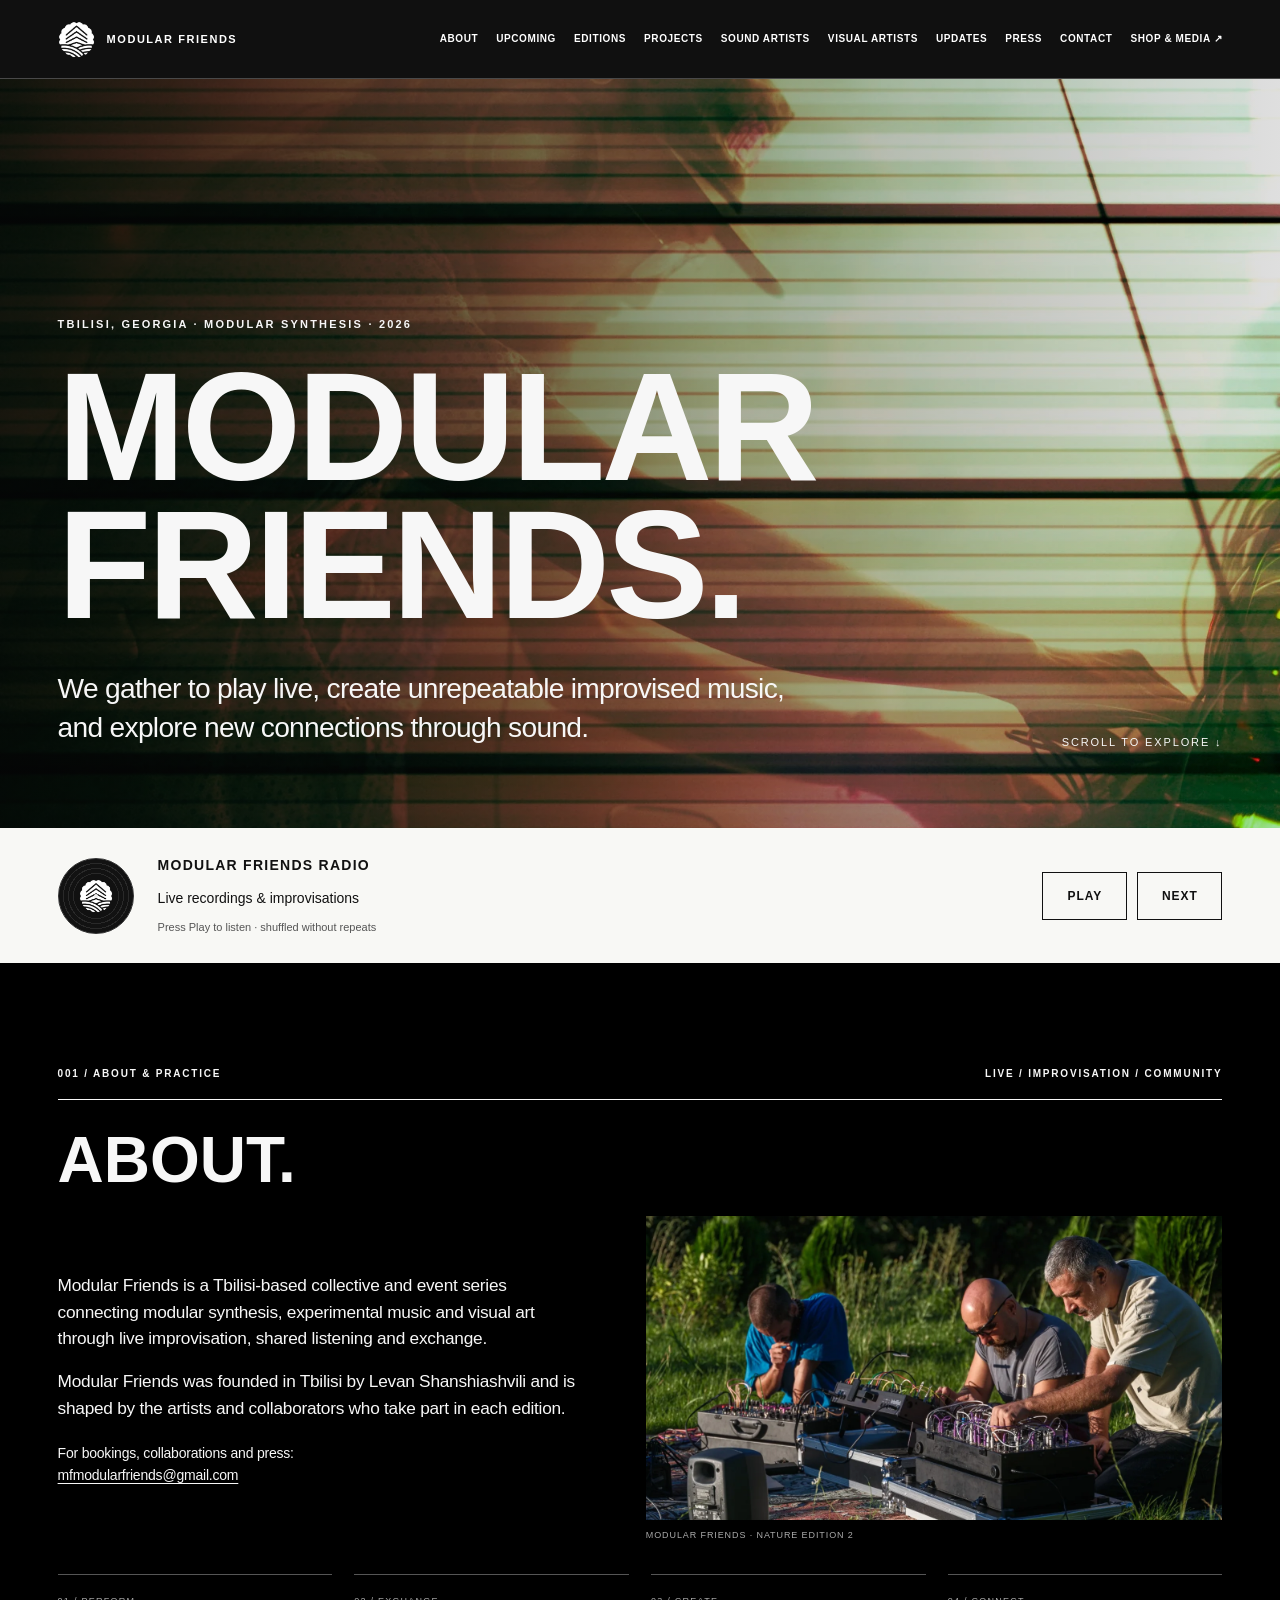
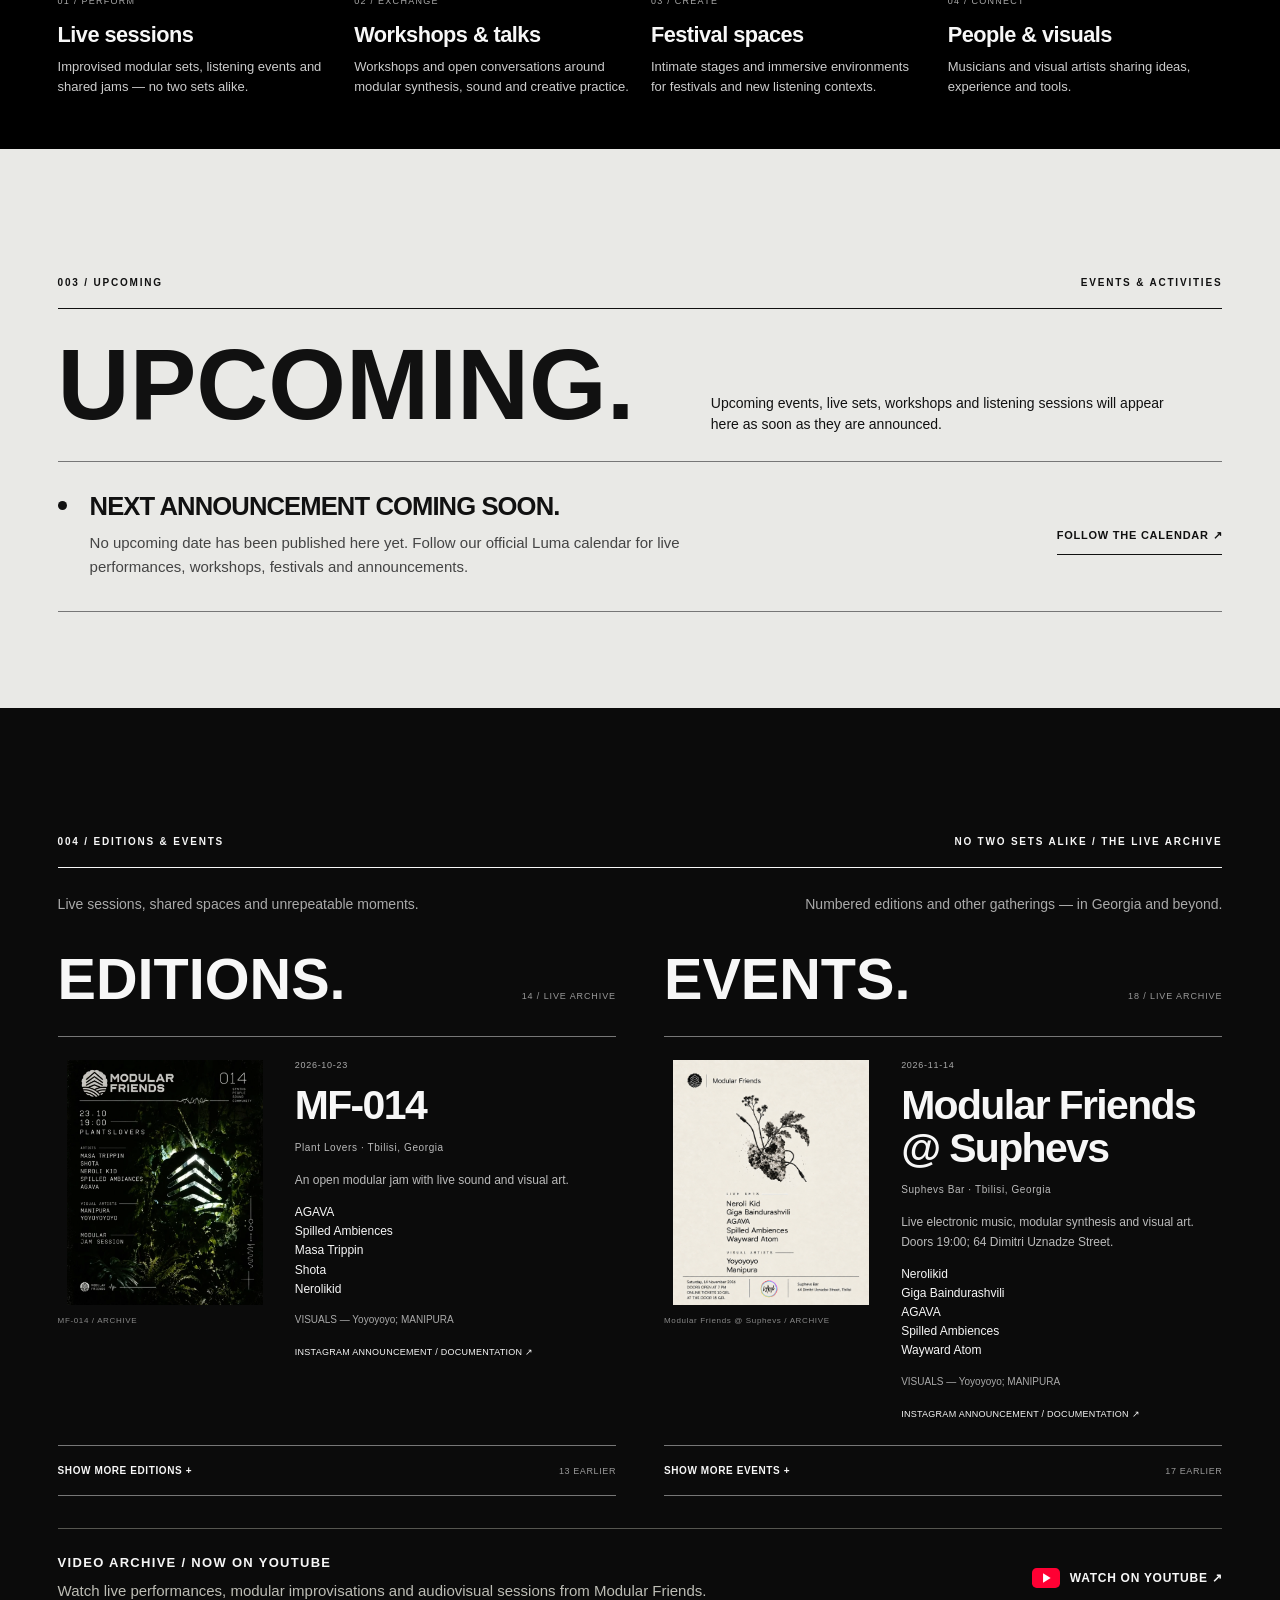
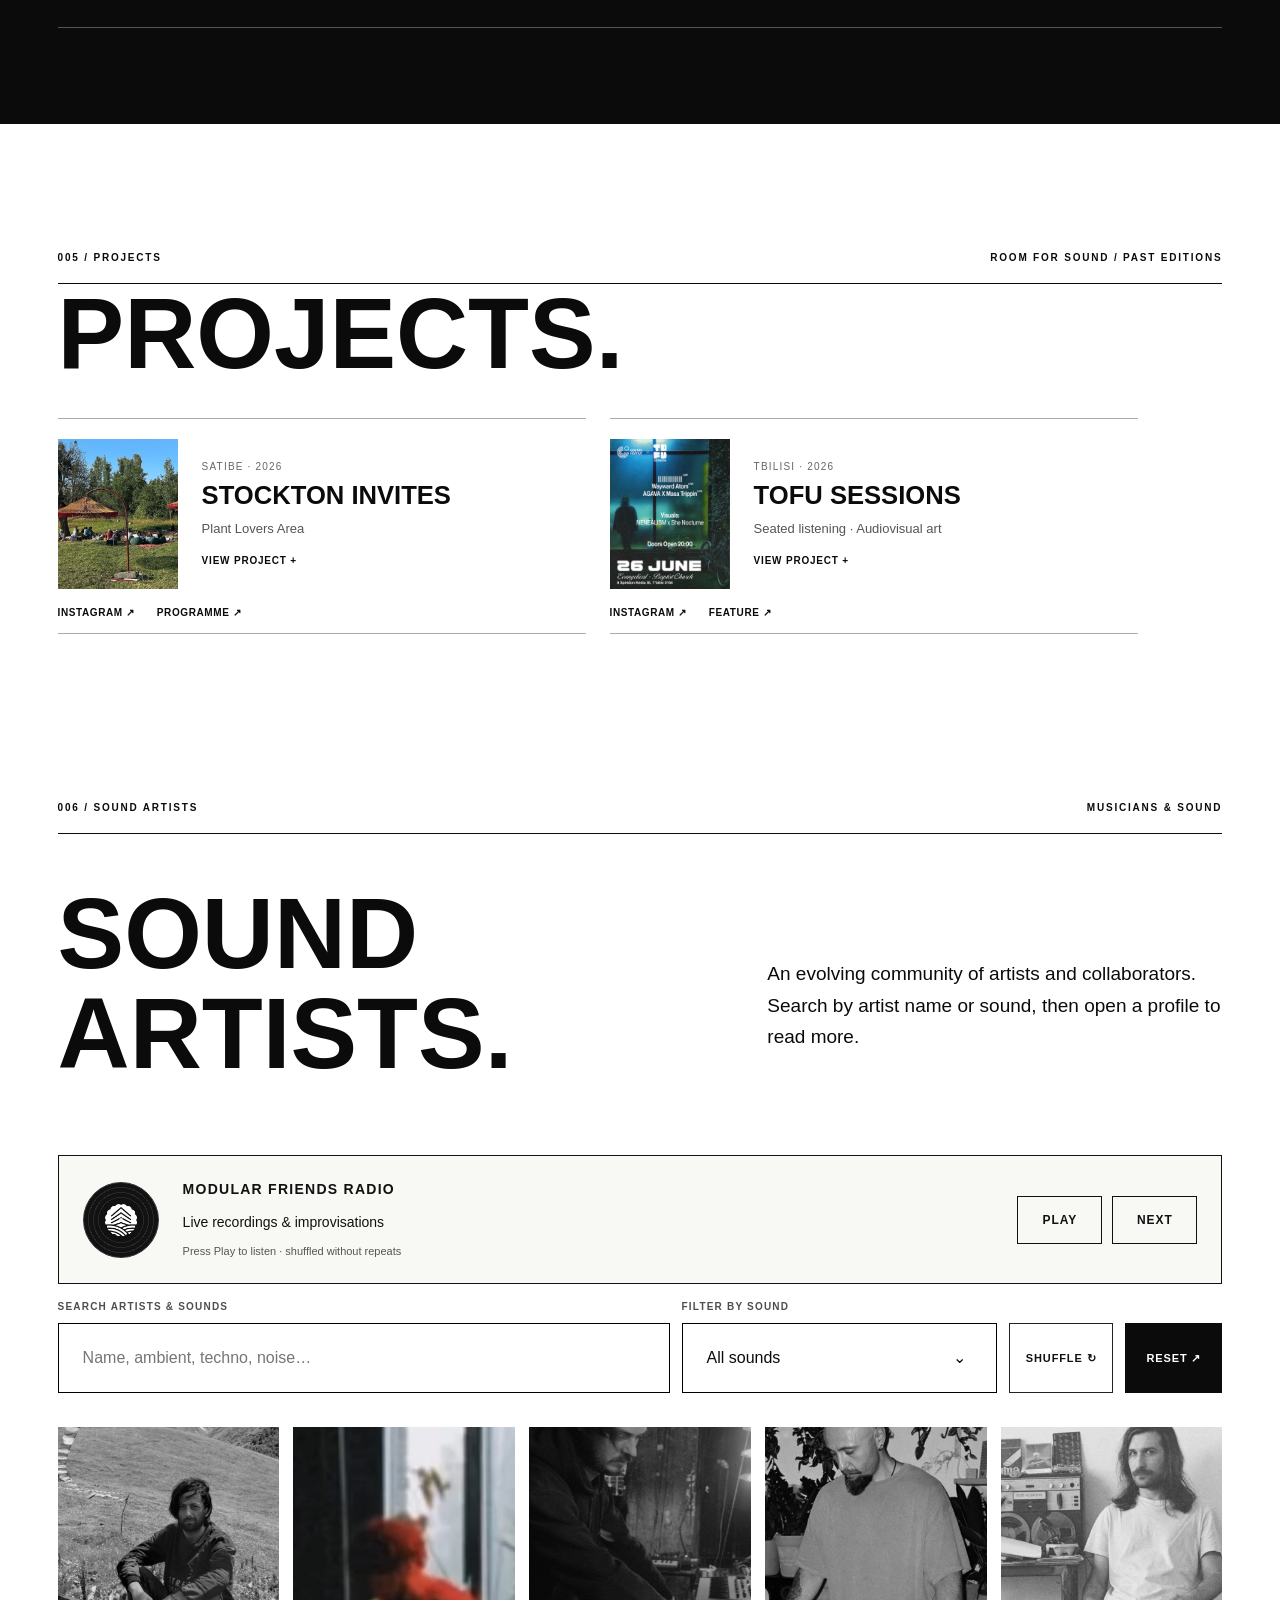
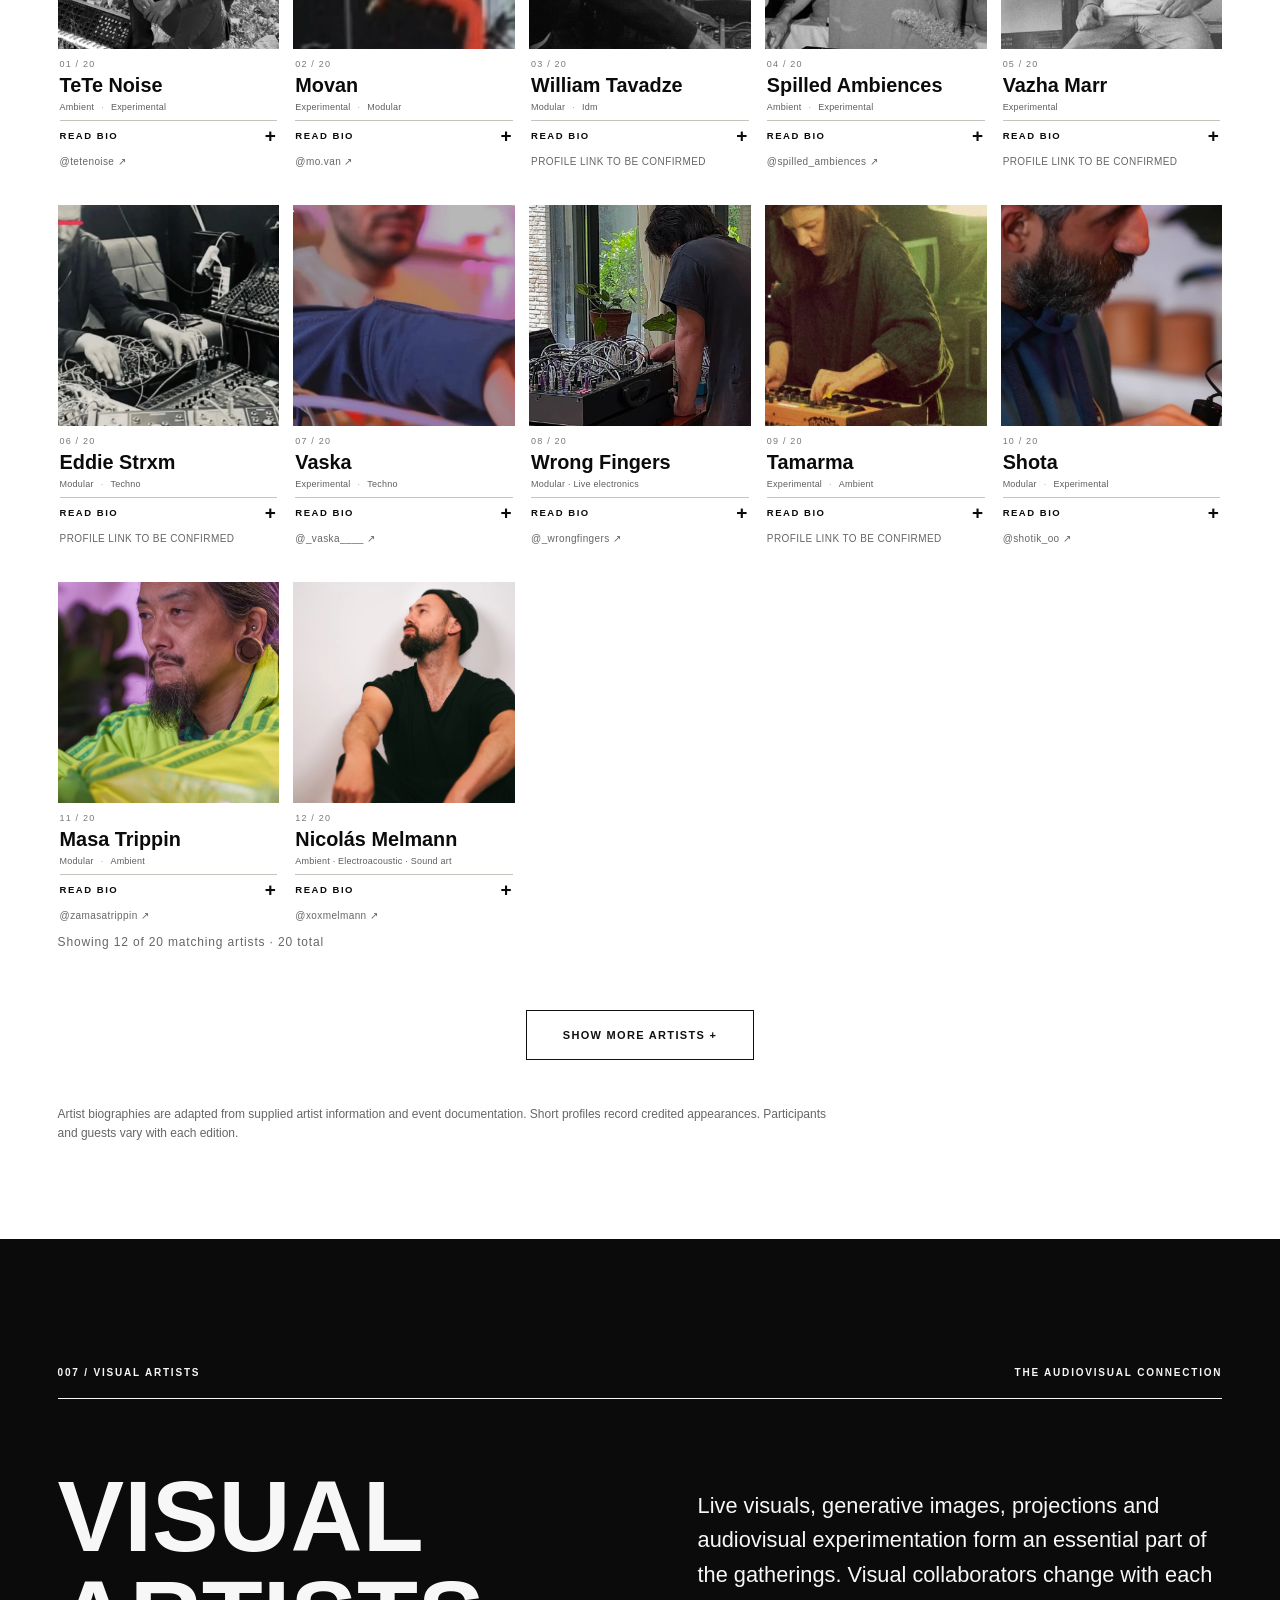
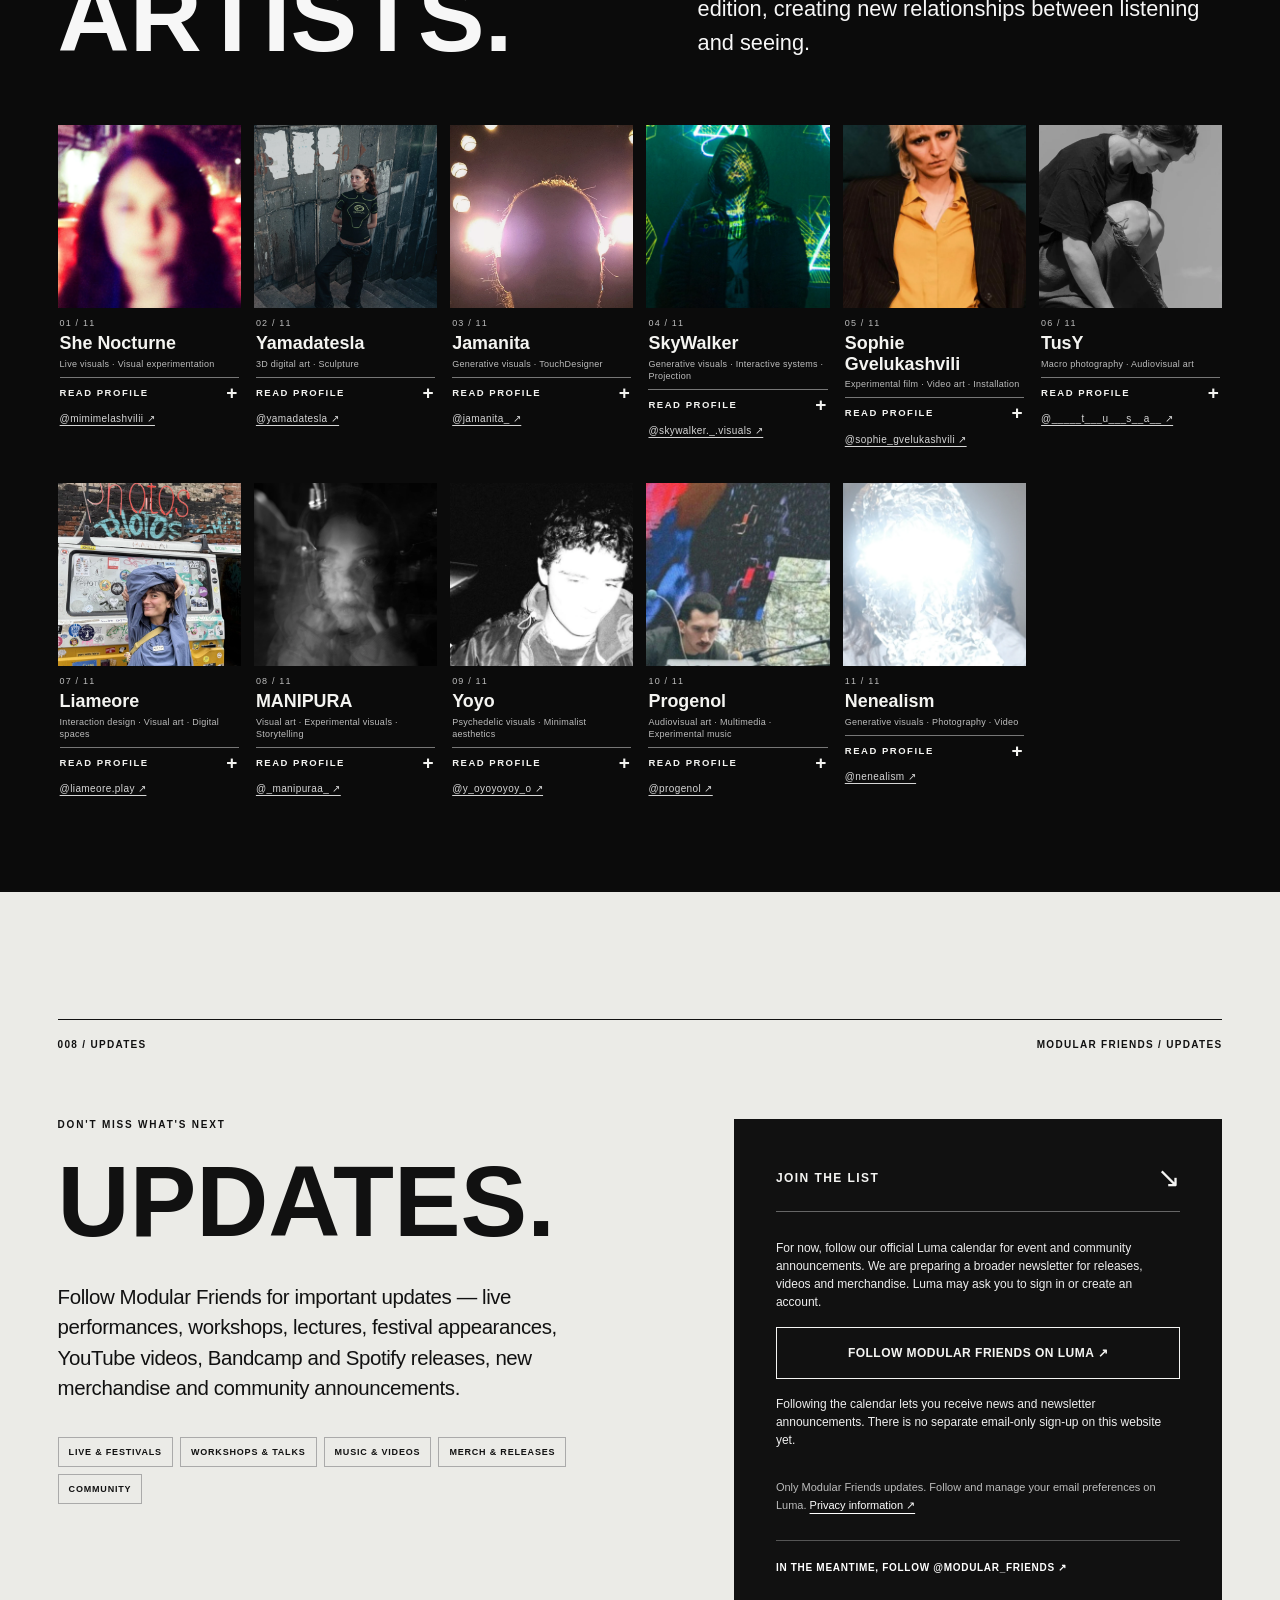
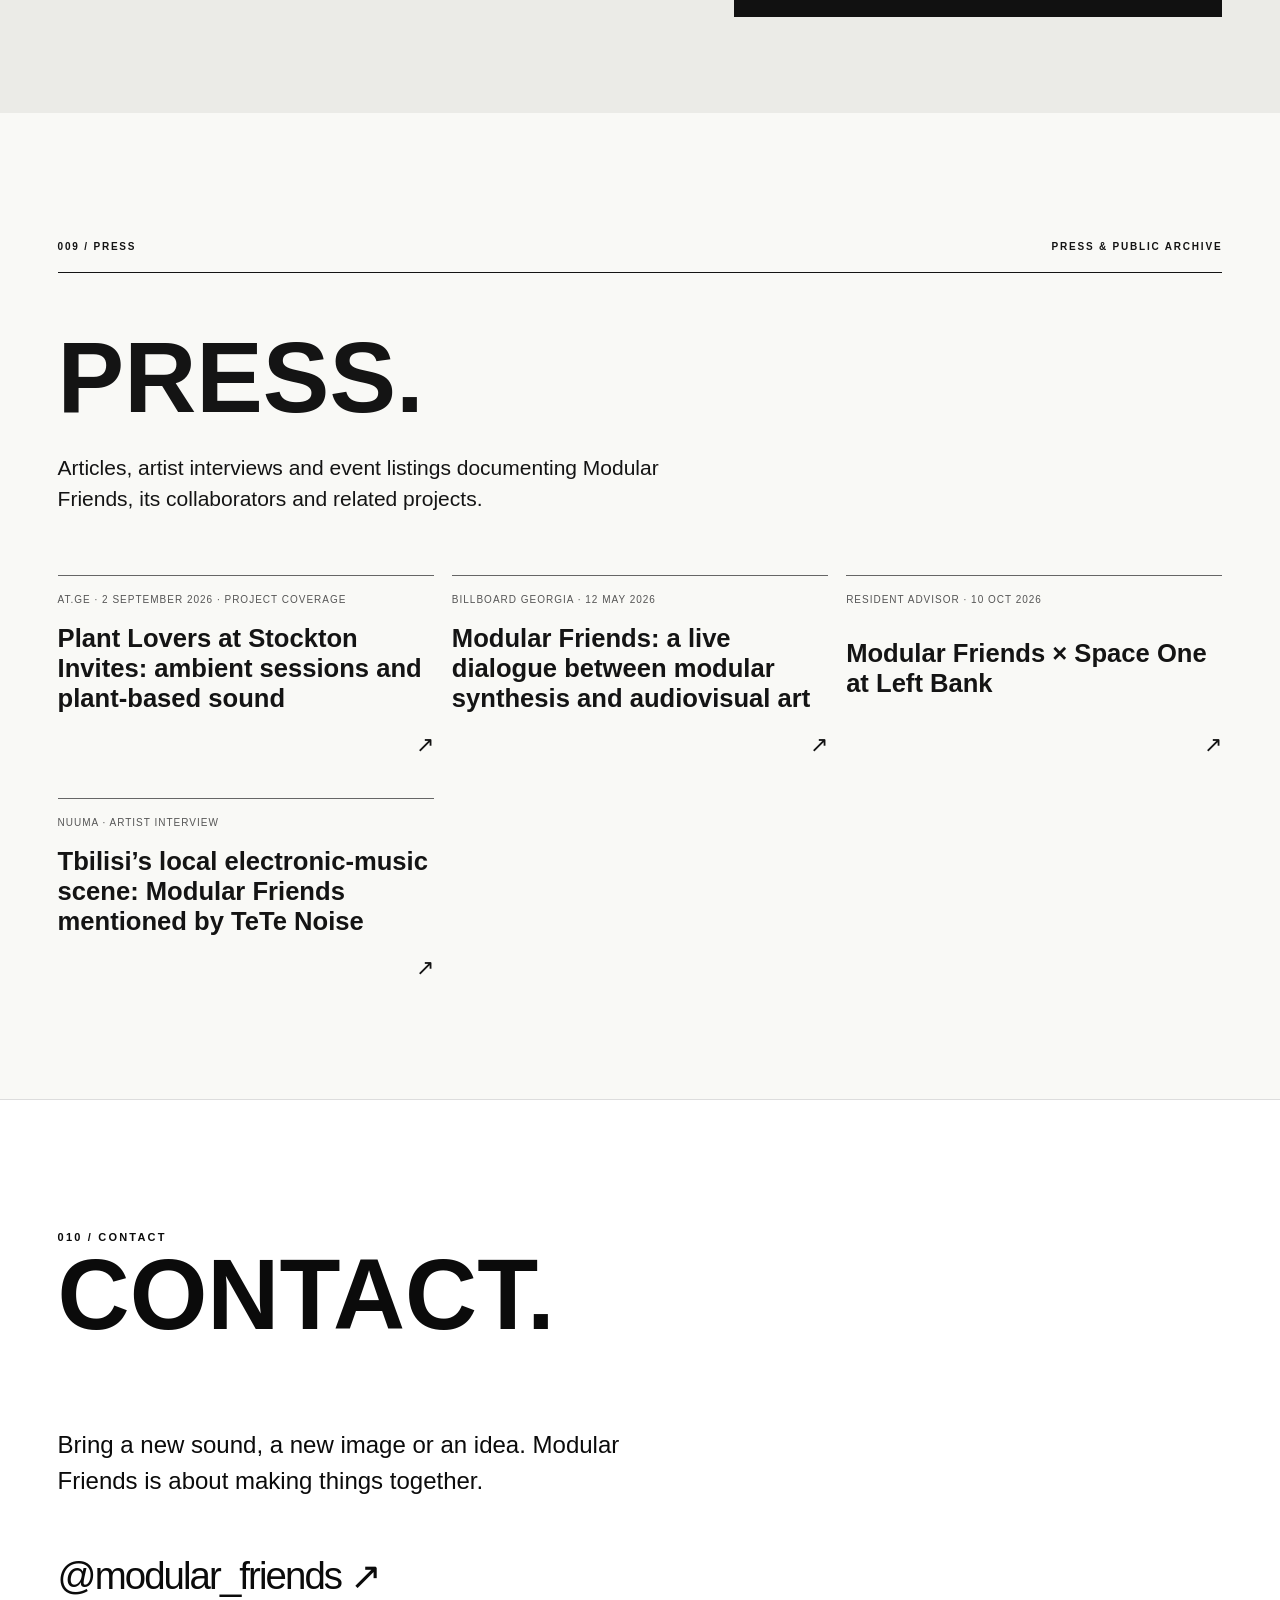
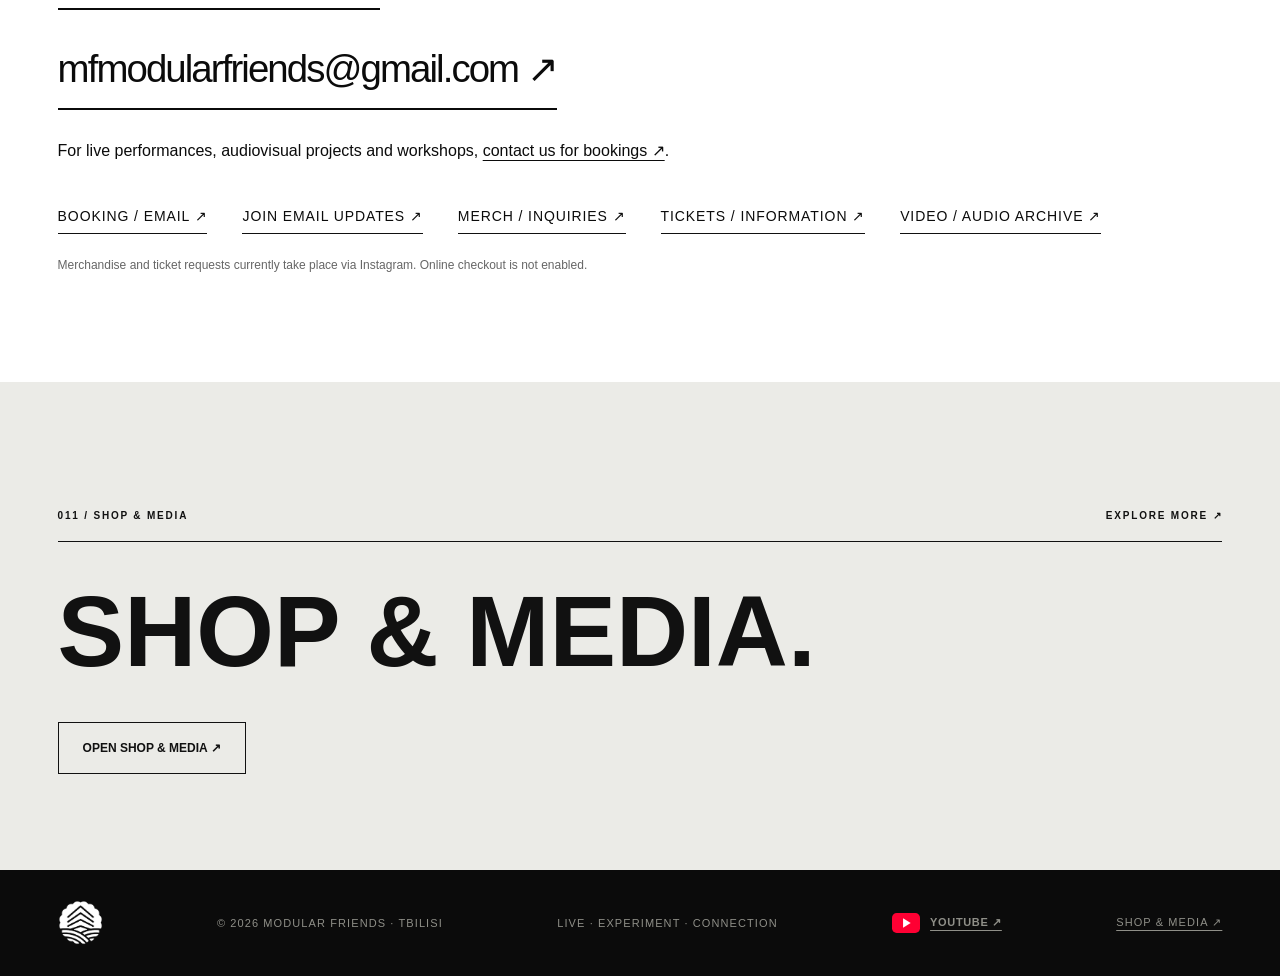
==== commit e7ea324c: "Feature LIAMEORE audiovisual release with Masa Trippin and AGAVA" ====
--- a/index.html
+++ b/index.html
@@ -569,7 +569,7 @@
 <section class="white artists-section" id="artists"><div class="container"><div class="section-tag"><span>006 / SOUND ARTISTS</span><span>MUSICIANS &amp; SOUND</span></div><div class="artist-header"><h2>SOUND<br/>ARTISTS.</h2><p>An evolving community of artists and collaborators. Search by artist name or sound, then open a profile to read more.</p></div><div data-mf-radio></div><div aria-label="Filter artists" class="people-controls" role="search"><div class="people-search"><label for="artistSearch">SEARCH ARTISTS &amp; SOUNDS</label><input aria-describedby="artistResultCount" autocomplete="off" id="artistSearch" placeholder="Name, ambient, techno, noise…" spellcheck="false" type="search"/></div><div class="people-filter"><label for="artistGenre">FILTER BY SOUND</label><div class="people-select"><span class="people-select-display" aria-hidden="true"><span id="artistGenreDisplay">All sounds</span><span class="people-select-chevron">⌄</span></span><select aria-label="Filter artists by genre" id="artistGenre"><option value="">All sounds</option><option value="ambient">Ambient</option><option value="modular">Modular</option><option value="experimental">Experimental</option><option value="techno">Techno</option><option value="noise">Noise</option><option value="field-recording">Field recording</option><option value="idm">IDM / Breakbeat</option></select></div></div><div class="people-actions"><button aria-label="Shuffle artist order" class="people-shuffle" id="shuffleArtists" type="button">SHUFFLE ↻</button><button class="people-clear" id="clearArtistFilters" type="button">RESET ↗</button></div></div><div class="artist-grid"><article class="artist-card" data-genres="modular ambient experimental noise" data-index="1" data-search="agava modular ambient experimental noise an experimental modular synthesizer project dedicated to live performance. agava brings together resonance, rough electronic textures, ambient soundscapes, noise and improvisation. every set develops in real time, encouraging deep listening and a different experience each time." id="artist-agava"><div class="artist-img"><img alt="AGAVA — Modular Friends participating artist" decoding="async" loading="lazy" src="assets/agava.webp"/></div><div class="artist-info"><span class="artist-count">01 / 20</span><h3>AGAVA</h3><div class="artist-genres"><span>Modular</span><span>Ambient</span></div><details><summary>READ BIO <span class="plus">+</span></summary><p>An experimental modular synthesizer project dedicated to live performance. AGAVA brings together resonance, rough electronic textures, ambient soundscapes, noise and improvisation. Every set develops in real time, encouraging deep listening and a different experience each time.</p><a class="bio-instagram" href="https://www.instagram.com/levan_shan/" rel="noopener noreferrer" target="_blank">VISIT ARTIST INSTAGRAM ↗</a></details><div class="artist-link"><a href="https://www.instagram.com/levan_shan/" rel="noopener noreferrer" target="_blank">@levan_shan ↗</a></div></div></article><article class="artist-card" data-genres="modular techno experimental" data-index="2" data-search="eddie strxm modular techno experimental active in tbilisi’s underground electronic scene, eddie strxm began exploring modular synthesis in 2018. his performances combine steady grooves with evolving systems, feedback patching and self-generating structures. modular techno performed live, with room for unpredictable energy." id="artist-eddie-strxm"><div class="artist-img"><img alt="Eddie Strxm — Modular Friends participating artist" decoding="async" loading="lazy" src="assets/eddie-strxm.webp"/></div><div class="artist-info"><span class="artist-count">02 / 20</span><h3>Eddie Strxm</h3><div class="artist-genres"><span>Modular</span><span>Techno</span></div><details><summary>READ BIO <span class="plus">+</span></summary><p>Active in Tbilisi’s underground electronic scene, Eddie Strxm began exploring modular synthesis in 2018. His performances combine steady grooves with evolving systems, feedback patching and self-generating structures. Modular techno performed live, with room for unpredictable energy.</p></details><div class="artist-link"><span>PROFILE LINK TO BE CONFIRMED</span></div></div></article><article class="artist-card" data-genres="experimental field-recording" data-index="3" data-search="giga baindurashvili experimental field-recording a filmmaker whose musical practice approaches sound as a journey of discovery. his experimental work combines the raw character of live instruments with samples and field recordings." id="artist-giga-baindurashvili"><div class="artist-img"><img alt="Giga Baindurashvili — Modular Friends participating artist" decoding="async" loading="lazy" src="assets/giga-baindurashvili.webp"/></div><div class="artist-info"><span class="artist-count">03 / 20</span><h3>Giga Baindurashvili</h3><div class="artist-genres"><span>Experimental</span><span>Field recording</span></div><details><summary>READ BIO <span class="plus">+</span></summary><p>A filmmaker whose musical practice approaches sound as a journey of discovery. His experimental work combines the raw character of live instruments with samples and field recordings.</p><a class="bio-instagram" href="https://www.instagram.com/giga_baindurashvili/" rel="noopener noreferrer" target="_blank">VISIT ARTIST INSTAGRAM ↗</a></details><div class="artist-link"><a href="https://www.instagram.com/giga_baindurashvili/" rel="noopener noreferrer" target="_blank">@giga_baindurashvili ↗</a></div></div></article><article class="artist-card" data-genres="modular techno experimental" data-index="4" data-search="lado barnovi modular techno experimental a tbilisi-based guitarist and electronic music producer creating live, improvisational techno performances with modular synthesizer systems and drum machines." id="artist-lado-barnovi"><div class="artist-img"><img alt="Lado Barnovi — Modular Friends participating artist" decoding="async" loading="lazy" src="assets/lado-barnovi.webp"/></div><div class="artist-info"><span class="artist-count">04 / 20</span><h3>Lado Barnovi</h3><div class="artist-genres"><span>Modular</span><span>Techno</span></div><details><summary>READ BIO <span class="plus">+</span></summary><p>A Tbilisi-based guitarist and electronic music producer creating live, improvisational techno performances with modular synthesizer systems and drum machines.</p><a class="bio-instagram" href="https://www.instagram.com/ladobarnovi93/" rel="noopener noreferrer" target="_blank">VISIT ARTIST INSTAGRAM ↗</a></details><div class="artist-link"><a href="https://www.instagram.com/ladobarnovi93/" rel="noopener noreferrer" target="_blank">@ladobarnovi93 ↗</a></div></div></article><article class="artist-card" data-genres="experimental ambient" data-index="5" data-search="marching dog experimental ambient the experimental solo identity of levan javakhishvili, associated with toysop records. combining guitar and electronic devices, marching dog moves between psychedelic excursions, expansive atmospheres and more intimate sonic environments." id="artist-marching-dog"><div class="artist-img"><img alt="Marching Dog — Modular Friends participating artist" decoding="async" loading="lazy" src="assets/marching-dog.webp"/></div><div class="artist-info"><span class="artist-count">05 / 20</span><h3>Marching Dog</h3><div class="artist-genres"><span>Experimental</span><span>Ambient</span></div><details><summary>READ BIO <span class="plus">+</span></summary><p>The experimental solo identity of Levan Javakhishvili, associated with TOYSOP Records. Combining guitar and electronic devices, Marching Dog moves between psychedelic excursions, expansive atmospheres and more intimate sonic environments.</p><a class="bio-instagram" href="https://www.instagram.com/toysoprecords/" rel="noopener noreferrer" target="_blank">VISIT ARTIST INSTAGRAM ↗</a></details><div class="artist-link"><a href="https://www.instagram.com/toysoprecords/" rel="noopener noreferrer" target="_blank">@toysoprecords ↗</a></div></div></article><article class="artist-card" data-genres="modular ambient experimental noise" data-index="6" data-search="masa trippin modular ambient experimental noise an electronic musician working with modular synthesizers across ambient, noise and experimental electronics. his sound explores unstable voltages, delicate textures and unexpected combinations, inviting listeners toward unfamiliar sonic environments." id="artist-masa-trippin"><div class="artist-img"><img alt="Masa Trippin — Modular Friends participating artist" decoding="async" loading="lazy" src="assets/masa-trippin.webp"/></div><div class="artist-info"><span class="artist-count">06 / 20</span><h3>Masa Trippin</h3><div class="artist-genres"><span>Modular</span><span>Ambient</span></div><details><summary>READ BIO <span class="plus">+</span></summary><p>An electronic musician working with modular synthesizers across ambient, noise and experimental electronics. His sound explores unstable voltages, delicate textures and unexpected combinations, inviting listeners toward unfamiliar sonic environments.</p><a class="bio-instagram" href="https://www.instagram.com/zamasatrippin/" rel="noopener noreferrer" target="_blank">VISIT ARTIST INSTAGRAM ↗</a></details><div class="artist-link"><a href="https://www.instagram.com/zamasatrippin/" rel="noopener noreferrer" target="_blank">@zamasatrippin ↗</a></div></div></article><article class="artist-card" data-genres="ambient experimental" data-index="7" data-search="Nerolikid ambient experimental guri goliadze is a cinematographer and experimental musician. under the name Nerolikid, he combines analog lo-fi elements with cinematic ambient soundscapes." id="artist-neroli-kid"><div class="artist-img"><img alt="Nerolikid — Modular Friends participating artist" decoding="async" loading="lazy" src="assets/neroli-kid.webp"/></div><div class="artist-info"><span class="artist-count">07 / 20</span><h3>Nerolikid</h3><div class="artist-genres"><span>Ambient</span><span>Experimental</span></div><details><summary>READ BIO <span class="plus">+</span></summary><p>Guri Goliadze is a cinematographer and experimental musician. Under the name Nerolikid, he combines analog lo-fi elements with cinematic ambient soundscapes.</p><a class="bio-instagram" href="https://www.instagram.com/nerolikid/" rel="noopener noreferrer" target="_blank">VISIT ARTIST INSTAGRAM ↗</a></details><div class="artist-link"><a href="https://www.instagram.com/nerolikid/" rel="noopener noreferrer" target="_blank">@nerolikid ↗</a></div></div></article><article class="artist-card" data-genres="modular experimental" data-index="8" data-search="shota modular experimental a multidisciplinary artist whose work extends from acoustic music into ceramics and experimental electronics. as a modular performer, shota explores moog synthesizers and collaborative, spontaneous music-making." id="artist-shota"><div class="artist-img"><img alt="Shota — Modular Friends participating artist" decoding="async" loading="lazy" src="assets/shota.webp"/></div><div class="artist-info"><span class="artist-count">08 / 20</span><h3>Shota</h3><div class="artist-genres"><span>Modular</span><span>Experimental</span></div><details><summary>READ BIO <span class="plus">+</span></summary><p>A multidisciplinary artist whose work extends from acoustic music into ceramics and experimental electronics. As a modular performer, Shota explores Moog synthesizers and collaborative, spontaneous music-making.</p><a class="bio-instagram" href="https://www.instagram.com/shotik_oo/" rel="noopener noreferrer" target="_blank">VISIT ARTIST INSTAGRAM ↗</a></details><div class="artist-link"><a href="https://www.instagram.com/shotik_oo/" rel="noopener noreferrer" target="_blank">@shotik_oo ↗</a></div></div></article><article class="artist-card" data-genres="ambient experimental field-recording" data-index="9" data-search="spilled ambiences ambient experimental field-recording shalva (shako) dzebisashvili is a tbilisi-based musician and sound artist. his practice spans djing, sound engineering, live ambient performance and music for installations, theatre and film. field recordings and synthesis connect organic sounds with electronic textures." id="artist-spilled-ambiences"><div class="artist-img"><img alt="Spilled Ambiences — Modular Friends participating artist" decoding="async" loading="lazy" src="assets/spilled-ambiences.webp"/></div><div class="artist-info"><span class="artist-count">09 / 20</span><h3>Spilled Ambiences</h3><div class="artist-genres"><span>Ambient</span><span>Experimental</span></div><details><summary>READ BIO <span class="plus">+</span></summary><p>Shalva (Shako) Dzebisashvili is a Tbilisi-based musician and sound artist. His practice spans DJing, sound engineering, live ambient performance and music for installations, theatre and film. Field recordings and synthesis connect organic sounds with electronic textures.</p><a class="bio-instagram" href="https://www.instagram.com/spilled_ambiences/" rel="noopener noreferrer" target="_blank">VISIT ARTIST INSTAGRAM ↗</a></details><div class="artist-link"><a href="https://www.instagram.com/spilled_ambiences/" rel="noopener noreferrer" target="_blank">@spilled_ambiences ↗</a></div></div></article><article class="artist-card" data-genres="experimental ambient" data-index="10" data-search="tamarma experimental ambient a georgian electronic artist shaping sound through voice, loops and synthesis. her work moves between tradition and transformation, building personal, intuitive listening experiences through emotion, structure and presence." id="artist-tamarma"><div class="artist-img"><img alt="Tamarma — Modular Friends participating artist" decoding="async" loading="lazy" src="assets/tamarma.webp"/></div><div class="artist-info"><span class="artist-count">10 / 20</span><h3>Tamarma</h3><div class="artist-genres"><span>Experimental</span><span>Ambient</span></div><details><summary>READ BIO <span class="plus">+</span></summary><p>A Georgian electronic artist shaping sound through voice, loops and synthesis. Her work moves between tradition and transformation, building personal, intuitive listening experiences through emotion, structure and presence.</p></details><div class="artist-link"><span>PROFILE LINK TO BE CONFIRMED</span></div></div></article><article class="artist-card" data-genres="ambient experimental noise field-recording" data-index="11" data-search="tete noise ambient experimental noise field-recording an experimental project by georgian artist sandro chinchaladze. tete noise brings together cassette loops, analog electronics and field recordings in improvised sound collages that explore memory, decay and transformation." id="artist-tete-noise"><div class="artist-img"><img alt="TeTe Noise — Modular Friends participating artist" decoding="async" loading="lazy" src="assets/tete-noise.webp"/></div><div class="artist-info"><span class="artist-count">11 / 20</span><h3>TeTe Noise</h3><div class="artist-genres"><span>Ambient</span><span>Experimental</span></div><details><summary>READ BIO <span class="plus">+</span></summary><p>An experimental project by Georgian artist Sandro Chinchaladze. TeTe Noise brings together cassette loops, analog electronics and field recordings in improvised sound collages that explore memory, decay and transformation.</p><a class="bio-instagram" href="https://www.instagram.com/tetenoise/" rel="noopener noreferrer" target="_blank">VISIT ARTIST INSTAGRAM ↗</a></details><div class="artist-link"><a href="https://www.instagram.com/tetenoise/" rel="noopener noreferrer" target="_blank">@tetenoise ↗</a></div></div></article><article class="artist-card" data-genres="experimental noise" data-index="12" data-search="tetso experimental noise giorgi tetsoshvili is a tbilisi-based drummer, electronic percussionist and improviser. his performances explore lo-fi rhythmic fragments, noise and interaction, producing shifting, immersive sound environments." id="artist-tetso"><div class="artist-img"><img alt="Tetso — Modular Friends participating artist" decoding="async" loading="lazy" src="assets/tetso.webp"/></div><div class="artist-info"><span class="artist-count">12 / 20</span><h3>Tetso</h3><div class="artist-genres"><span>Experimental</span><span>Noise</span></div><details><summary>READ BIO <span class="plus">+</span></summary><p>Giorgi Tetsoshvili is a Tbilisi-based drummer, electronic percussionist and improviser. His performances explore lo-fi rhythmic fragments, noise and interaction, producing shifting, immersive sound environments.</p><a class="bio-instagram" href="https://www.instagram.com/_tetso_/" rel="noopener noreferrer" target="_blank">VISIT ARTIST INSTAGRAM ↗</a></details><div class="artist-link"><a href="https://www.instagram.com/_tetso_/" rel="noopener noreferrer" target="_blank">@_tetso_ ↗</a></div></div></article><article class="artist-card" data-genres="experimental techno" data-index="13" data-search="vaska experimental techno a tbilisi-based electronic musician, producer and sound engineer working with groove, texture and experimental sound design. he also founded spectron, a platform for live electronic and audiovisual performance." id="artist-vaska"><div class="artist-img"><img alt="Vaska — Modular Friends participating artist" decoding="async" loading="lazy" src="assets/vaska.webp"/></div><div class="artist-info"><span class="artist-count">13 / 20</span><h3>Vaska</h3><div class="artist-genres"><span>Experimental</span><span>Techno</span></div><details><summary>READ BIO <span class="plus">+</span></summary><p>A Tbilisi-based electronic musician, producer and sound engineer working with groove, texture and experimental sound design. He also founded SPECTRON, a platform for live electronic and audiovisual performance.</p><a class="bio-instagram" href="https://www.instagram.com/_vaska____/" rel="noopener noreferrer" target="_blank">VISIT ARTIST INSTAGRAM ↗</a></details><div class="artist-link"><a href="https://www.instagram.com/_vaska____/" rel="noopener noreferrer" target="_blank">@_vaska____ ↗</a></div></div></article><article class="artist-card" data-genres="experimental" data-index="14" data-search="vazha marr experimental a music producer from tbilisi and co-founder of the club thili orgia and laboratory of sonic arts, according to the supplied artist profile. his work moves across experimental genres and different artistic media." id="artist-vazha-marr"><div class="artist-img"><img alt="Vazha Marr — Modular Friends participating artist" decoding="async" loading="lazy" src="assets/vazha-marr.webp"/></div><div class="artist-info"><span class="artist-count">14 / 20</span><h3>Vazha Marr</h3><div class="artist-genres"><span>Experimental</span></div><details><summary>READ BIO <span class="plus">+</span></summary><p>A music producer from Tbilisi and co-founder of the club Thili Orgia and Laboratory of Sonic Arts, according to the supplied artist profile. His work moves across experimental genres and different artistic media.</p></details><div class="artist-link"><span>PROFILE LINK TO BE CONFIRMED</span></div></div></article><article class="artist-card" data-genres="modular experimental" data-index="15" data-search="wayward atom modular experimental nika gogiashvili is a georgian musician from batumi. originally active as a guitarist and session musician, he later moved toward electronic sound. as wayward atom, he explores modular synthesis through complex signal paths, rhythm, texture and live improvisation." id="artist-wayward-atom"><div class="artist-img"><img alt="Wayward Atom — Modular Friends participating artist" decoding="async" loading="lazy" src="assets/wayward-atom.webp"/></div><div class="artist-info"><span class="artist-count">15 / 20</span><h3>Wayward Atom</h3><div class="artist-genres"><span>Modular</span><span>Experimental</span></div><details><summary>READ BIO <span class="plus">+</span></summary><p>Nika Gogiashvili is a Georgian musician from Batumi. Originally active as a guitarist and session musician, he later moved toward electronic sound. As Wayward Atom, he explores modular synthesis through complex signal paths, rhythm, texture and live improvisation.</p><a class="bio-instagram" href="https://www.instagram.com/wayward.atom/" rel="noopener noreferrer" target="_blank">VISIT ARTIST INSTAGRAM ↗</a></details><div class="artist-link"><a href="https://www.instagram.com/wayward.atom/" rel="noopener noreferrer" target="_blank">@wayward.atom ↗</a></div></div></article><article class="artist-card" data-genres="modular idm experimental" data-index="16" data-search="william tavadze modular idm experimental an electronic artist and live performer working with idm, dark breakbeat and hardware synthesis. his sets draw on moog instruments, melancholic analog textures, aggressive rhythms and improvisational sound design." id="artist-william-tavadze"><div class="artist-img"><img alt="William Tavadze — Modular Friends participating artist" decoding="async" loading="lazy" src="assets/william-tavadze.webp"/></div><div class="artist-info"><span class="artist-count">16 / 20</span><h3>William Tavadze</h3><div class="artist-genres"><span>Modular</span><span>Idm</span></div><details><summary>READ BIO <span class="plus">+</span></summary><p>An electronic artist and live performer working with IDM, dark breakbeat and hardware synthesis. His sets draw on Moog instruments, melancholic analog textures, aggressive rhythms and improvisational sound design.</p></details><div class="artist-link"><span>PROFILE LINK TO BE CONFIRMED</span></div></div></article><article class="artist-card " id="artist-william-rader" data-search="17 / 20William RaderLive performanceREAD BIO +William Rader is credited in the Modular Friends 001 programme at Plant Lovers Tbilisi.VIEW EVENT CREDIT ↗@williamrader ↗" data-name="William Rader" data-genres=""><div class="artist-img"><img src="assets/william-rader.webp" alt="William Rader — Modular Friends artist" decoding="async" loading="lazy"/></div><div class="artist-info"><span class="artist-count">17 / 20</span><h3><a href="https://www.instagram.com/williamrader/" rel="noopener noreferrer" target="_blank">William Rader</a></h3><div class="artist-genres"><span>Live performance</span></div><details><summary>READ BIO <span class="plus">+</span></summary><p>William Rader is credited in the Modular Friends 001 programme at Plant Lovers Tbilisi.</p><a class="artist-source" href="https://www.instagram.com/reel/DTipOa5DJdj/" target="_blank" rel="noopener noreferrer">VIEW EVENT CREDIT ↗</a></details><div class="artist-link"><a href="https://www.instagram.com/williamrader/" rel="noopener noreferrer" target="_blank">@williamrader ↗</a></div></div></article><article class="artist-card " id="artist-mo-van" data-search="Movan Mo.Van Berlin experimental modular FM synthesis field recordings live improvisation Sound performer, visual researcher and cultural curator based in Berlin. His practice moves between experimental electronic music, contemporary club culture and audiovisual exploration.
 
 Through live improvisation, Movan constructs evolving sonic landscapes shaped by intricate textures, fractured rhythms and deep, resonant basslines. Working with FM synthesis, modular systems, field recordings, voice and drum machines, he develops raw, unpredictable compositions in which rhythmic structures emerge, dissolve and continuously transform." data-name="Movan" data-genres="modular experimental field-recording"><div class="artist-img artist-card-portrait"><img src="assets/movan-live.webp" alt="Movan — live performance, photograph supplied by the artist" loading="lazy" decoding="async"/></div><div class="artist-info"><span class="artist-count">18 / 20</span><h3><a href="https://www.instagram.com/mo.van/" target="_blank" rel="noopener noreferrer">Movan</a></h3><div class="artist-genres"><span>Experimental</span><span>Modular</span></div><details><summary>READ BIO <span class="plus">+</span></summary><p>Sound performer, visual researcher and cultural curator based in Berlin. His practice moves between experimental electronic music, contemporary club culture and audiovisual exploration.</p><p>Through live improvisation, Movan constructs evolving sonic landscapes shaped by intricate textures, fractured rhythms and deep, resonant basslines. Working with FM synthesis, modular systems, field recordings, voice and drum machines, he develops raw, unpredictable compositions in which rhythmic structures emerge, dissolve and continuously transform.</p><a class="artist-source" href="https://www.instagram.com/reel/DVIw8XkDLrE/" target="_blank" rel="noopener noreferrer">VIEW EVENT CREDIT ↗</a></details><div class="artist-link"><a href="https://www.instagram.com/mo.van/" target="_blank" rel="noopener noreferrer">@mo.van ↗</a></div></div></article><article class="artist-card " id="artist-wrong-fingers" data-search="19 / 20Wrong FingersModular · Live electronicsREAD BIO +Wrong Fingers is a Tbilisi-based artist with a background in acoustic music (piano, guitar and drums). He began exploring synthesis quite recently, focusing on live, process-driven sound while playing with Modular Friends. His sets are built from minimal ideas that evolve gradually through texture, repetition and subtle shifts.VIEW EVENT CREDIT ↗@_wrongfingers ↗" data-name="Wrong Fingers" data-genres="modular experimental"><div class="artist-img artist-card-portrait"><img src="assets/wrong-fingers-card.webp" alt="Wrong Fingers — Modular Friends artist" decoding="async" loading="lazy"/></div><div class="artist-info"><span class="artist-count">19 / 20</span><h3><a href="https://www.instagram.com/_wrongfingers/" rel="noopener noreferrer" target="_blank">Wrong Fingers</a></h3><div class="artist-genres"><span>Modular · Live electronics</span></div><details><summary>READ BIO <span class="plus">+</span></summary><p>Wrong Fingers is a Tbilisi-based artist with a background in acoustic music (piano, guitar and drums). He began exploring synthesis quite recently, focusing on live, process-driven sound while playing with Modular Friends. His sets are built from minimal ideas that evolve gradually through texture, repetition and subtle shifts.</p><a class="artist-source" href="https://billboard.com.ge/2026/05/12/modular-friends-modularuli-sintezisa-da-vizualuri-khelovnebis-cockhali-dialogi-synthesia-labshi/" target="_blank" rel="noopener noreferrer">VIEW EVENT CREDIT ↗</a></details><div class="artist-link"><a href="https://www.instagram.com/_wrongfingers/" rel="noopener noreferrer" target="_blank">@_wrongfingers ↗</a></div></div></article><article class="artist-card " id="artist-nicolas-melmann" data-search="20 / 20Nicolás MelmannAmbient · Electroacoustic · Sound artREAD BIO +Nicolás Melmann is an Argentine composer, multi-instrumentalist and sound artist based in Barcelona. He holds a degree in Music Composition from the University of Quilmes and a Master in Sound Art from the University of Barcelona. His work brings together acoustic instruments, electronics and field recordings in slow, immersive compositions that explore the temporal dimension of sound.Working across electronic, electroacoustic and generative music, Melmann explores the social and poetic dimensions of sound. His practice includes sensors and hydrophones, data sonification, sound cartographies and installations, alongside music and sound for television, film, dance and theatre.His work has been presented at the Metropolitan Museum of Art in New York, the Victoria and Albert Museum, ZKM, the Museum of Contemporary Art Denver, Seoul Museum of Art, MUTEK, Sónar and Gamma. He has held residencies at the Red Bull Music Academy, ZKM, AIR Niederösterreich, STEIM and Château Éphémère, among others.Melmann has received recognition from the Goethe-Institut, the National Arts Foundation in Argentina, the Košice Biennial and Asylum Arts. His albums have been released by Umor Rex, Metamúsica, Vent Sounds and Estamos Felices. He has shared stages with artists including Ryuichi Sakamoto and Alva Noto, Robert Lippok, Nicola Cruz, Max Cooper, Matias Aguayo, Loscil and Lydia Lunch.Música Aperta, released by Umor Rex in 2025, is an electroacoustic and audiovisual performance exploring the perception of time through string textures, bowls, pedal organ, tape and electronics. Its visuals draw on early microscopic films by Percy Smith. An interactive online version invites listeners to mix musical layers and create their own contemplative listening experience.Nicolás Melmann joined Modular Friends 012 as an international guest at Plant Lovers Tbilisi.WEBSITE ↗MÚSICA APERTA ↗LIVE VIDEO ↗SPOTIFY ↗@xoxmelmann ↗" data-name="Nicolás Melmann" data-genres="ambient experimental field-recording"><div class="artist-img"><img src="assets/nicolas-melmann.webp" alt="Nicolás Melmann — Modular Friends artist" decoding="async" loading="lazy"/></div><div class="artist-info"><span class="artist-count">20 / 20</span><h3><a href="https://www.instagram.com/xoxmelmann/" rel="noopener noreferrer" target="_blank">Nicolás Melmann</a></h3><div class="artist-genres"><span>Ambient · Electroacoustic · Sound art</span></div><details><summary>READ BIO <span class="plus">+</span></summary><p>Nicolás Melmann is an Argentine composer, multi-instrumentalist and sound artist based in Barcelona. He holds a degree in Music Composition from the University of Quilmes and a Master in Sound Art from the University of Barcelona. His work brings together acoustic instruments, electronics and field recordings in slow, immersive compositions that explore the temporal dimension of sound.</p><p>Working across electronic, electroacoustic and generative music, Melmann explores the social and poetic dimensions of sound. His practice includes sensors and hydrophones, data sonification, sound cartographies and installations, alongside music and sound for television, film, dance and theatre.</p><p>His work has been presented at the Metropolitan Museum of Art in New York, the Victoria and Albert Museum, ZKM, the Museum of Contemporary Art Denver, Seoul Museum of Art, MUTEK, Sónar and Gamma. He has held residencies at the Red Bull Music Academy, ZKM, AIR Niederösterreich, STEIM and Château Éphémère, among others.</p><p>Melmann has received recognition from the Goethe-Institut, the National Arts Foundation in Argentina, the Košice Biennial and Asylum Arts. His albums have been released by Umor Rex, Metamúsica, Vent Sounds and Estamos Felices. He has shared stages with artists including Ryuichi Sakamoto and Alva Noto, Robert Lippok, Nicola Cruz, Max Cooper, Matias Aguayo, Loscil and Lydia Lunch.</p><p>Música Aperta, released by Umor Rex in 2025, is an electroacoustic and audiovisual performance exploring the perception of time through string textures, bowls, pedal organ, tape and electronics. Its visuals draw on early microscopic films by Percy Smith. An interactive online version invites listeners to mix musical layers and create their own contemplative listening experience.</p><p>Nicolás Melmann joined Modular Friends 012 as an international guest at Plant Lovers Tbilisi.</p><div class="artist-profile-links"><a href="https://melmann.site/">WEBSITE ↗</a><a href="https://melmann.bandcamp.com/album/m-sica-aperta">MÚSICA APERTA ↗</a><a href="https://www.youtube.com/watch?v=jkzNRd7iUYo">LIVE VIDEO ↗</a><a href="https://open.spotify.com/artist/27NqxztXxf1EfOx4zqDsPf">SPOTIFY ↗</a></div></details><div class="artist-link"><a href="https://www.instagram.com/xoxmelmann/" rel="noopener noreferrer" target="_blank">@xoxmelmann ↗</a></div></div></article></div><div class="people-results"><p aria-live="polite" id="artistResultCount" role="status">Showing 12 of 20 artists</p></div><div class="people-more"><button aria-label="Show additional artists" class="people-more-button" id="showMoreArtists" type="button">SHOW MORE ARTISTS  +</button></div><p class="people-empty" hidden="hidden" id="noArtistResults" role="status">No matching artists yet. Try another name or sound.</p><p class="editorial-note" style="color:#666;margin-top:45px">Artist biographies are adapted from supplied artist information and event documentation. Short profiles record credited appearances. Participants and guests vary with each edition.</p></div></section>
-<section class="visual container" id="visuals"><div class="section-tag"><span>007 / VISUAL ARTISTS</span><span>THE AUDIOVISUAL CONNECTION</span></div><div class="visual-wrap"><div class="visual-intro"><h2>VISUAL<br/>ARTISTS.</h2><p>Live visuals, generative images, projections and audiovisual experimentation form an essential part of the gatherings. Visual collaborators change with each edition, creating new relationships between listening and seeing.</p></div><div class="visual-profiles" id="visualArtistGrid"><article class="artist-card visual-profile" data-categories="Generative visuals · Photography · Video" data-name="Nenealism" id="visual-nenealism"><a aria-label="Nenealism Instagram" class="visual-image visual-photo visual-photo-link" href="https://www.instagram.com/nenealism/" rel="noopener noreferrer" target="_blank"><img alt="Nenealism — Modular Friends visual collaborator" decoding="async" loading="lazy" src="assets/visual-artists/nenealism.webp"/></a><div class="artist-info"><span class="artist-count">01 / 11</span><h3><a href="https://www.instagram.com/nenealism/" rel="noopener noreferrer" target="_blank">Nenealism</a></h3><div class="artist-genres"><span>Generative visuals · Photography · Video</span></div><details><summary>READ PROFILE <span class="plus">+</span></summary><p>“Nenealism”. My practice blends generative digital visuals with real-life photography and video, using different tools to manipulate the image. Through these, I explore perception and psychology between inner and outer realities.</p><a class="bio-instagram" href="https://www.instagram.com/nenealism/" rel="noopener noreferrer" target="_blank">VISIT @nenealism ↗</a></details><div class="artist-link"><a href="https://www.instagram.com/nenealism/" rel="noopener noreferrer" target="_blank">@nenealism ↗</a></div></div></article><article class="artist-card visual-profile" data-categories="Audiovisual art · Multimedia · Experimental music" data-name="Progenol" id="visual-progenol"><a aria-label="Progenol Instagram" class="visual-image visual-photo visual-photo-link" href="https://www.instagram.com/progenol/" rel="noopener noreferrer" target="_blank"><img alt="Progenol — Modular Friends visual collaborator" decoding="async" loading="lazy" src="assets/visual-artists/progenol.webp"/></a><div class="artist-info"><span class="artist-count">02 / 11</span><h3><a href="https://www.instagram.com/progenol/" rel="noopener noreferrer" target="_blank">Progenol</a></h3><div class="artist-genres"><span>Audiovisual art · Multimedia · Experimental music</span></div><details><summary>READ PROFILE <span class="plus">+</span></summary><p>Progenol is an audiovisual artist pairing multimedia visuals with experimental music. His visuals blur the line between memories, imagination and digital fantasy.</p><a class="bio-instagram" href="https://www.instagram.com/progenol/" rel="noopener noreferrer" target="_blank">VISIT @progenol ↗</a></details><div class="artist-link"><a href="https://www.instagram.com/progenol/" rel="noopener noreferrer" target="_blank">@progenol ↗</a></div></div></article><article class="artist-card visual-profile" data-categories="Live visuals · Visual experimentation" data-name="She Nocturne" id="visual-she-nocturne"><a aria-label="She Nocturne Instagram" class="visual-image visual-photo visual-photo-link" href="https://www.instagram.com/mimimelashvilii/" rel="noopener noreferrer" target="_blank"><img alt="She Nocturne — Modular Friends visual collaborator" decoding="async" loading="lazy" src="assets/visual-artists/she-nocturne.webp"/></a><div class="artist-info"><span class="artist-count">03 / 11</span><h3><a href="https://www.instagram.com/mimimelashvilii/" rel="noopener noreferrer" target="_blank">She Nocturne</a></h3><div class="artist-genres"><span>Live visuals · Visual experimentation</span></div><details><summary>READ PROFILE <span class="plus">+</span></summary><p>Mimi Melashvili adapts to spaces and sounds using all the known or unknown tools, allowing her to transform ideas into mind-mapping visuals.</p><a class="bio-instagram" href="https://www.instagram.com/mimimelashvilii/" rel="noopener noreferrer" target="_blank">VISIT @mimimelashvilii ↗</a></details><div class="artist-link"><a href="https://www.instagram.com/mimimelashvilii/" rel="noopener noreferrer" target="_blank">@mimimelashvilii ↗</a></div></div></article><article class="artist-card visual-profile" data-categories="Generative visuals · Interactive systems · Projection" data-name="SkyWalker" id="visual-skywalker"><a aria-label="SkyWalker Instagram" class="visual-image visual-photo visual-photo-link" href="https://www.instagram.com/skywalker._.visuals/" rel="noopener noreferrer" target="_blank"><img alt="SkyWalker — Modular Friends visual collaborator" decoding="async" loading="lazy" src="assets/visual-artists/skywalker.webp"/></a><div class="artist-info"><span class="artist-count">04 / 11</span><h3><a href="https://www.instagram.com/skywalker._.visuals/" rel="noopener noreferrer" target="_blank">SkyWalker</a></h3><div class="artist-genres"><span>Generative visuals · Interactive systems · Projection</span></div><details><summary>READ PROFILE <span class="plus">+</span></summary><p>Stepping into the heart of the Synthesia Lab experience, this performance merges the ethereal mediation of SkyWalker visuals with real-time generative systems to create a responsive “cyberdelic” environment where light and sound evolve in total synchronicity.</p><a class="bio-instagram" href="https://www.instagram.com/skywalker._.visuals/" rel="noopener noreferrer" target="_blank">VISIT @skywalker._.visuals ↗</a></details><div class="artist-link"><a href="https://www.instagram.com/skywalker._.visuals/" rel="noopener noreferrer" target="_blank">@skywalker._.visuals ↗</a></div></div></article><article class="artist-card visual-profile" data-categories="Experimental film · Video art · Installation" data-name="Sophie Gvelukashvili" id="visual-sophie-gvelukashvili"><a aria-label="Sophie Gvelukashvili Instagram" class="visual-image visual-photo visual-photo-link" href="https://www.instagram.com/sophie_gvelukashvili/" rel="noopener noreferrer" target="_blank"><img alt="Sophie Gvelukashvili — Modular Friends visual collaborator" decoding="async" loading="lazy" src="assets/visual-artists/sophie-gvelukashvili.webp"/></a><div class="artist-info"><span class="artist-count">05 / 11</span><h3><a href="https://www.instagram.com/sophie_gvelukashvili/" rel="noopener noreferrer" target="_blank">Sophie Gvelukashvili</a></h3><div class="artist-genres"><span>Experimental film · Video art · Installation</span></div><details><summary>READ PROFILE <span class="plus">+</span></summary><p>Sophie Gvelukashvili is an experimental filmmaker and multimedia artist working in video art, installation, documentary and experimental film. Her work explores overlooked communities and stories, as well as identity, loss and memory. Through archival footage, video art and immersive space, she aims to express emotions that are more felt than said.</p><a class="bio-instagram" href="https://www.instagram.com/sophie_gvelukashvili/" rel="noopener noreferrer" target="_blank">VISIT @sophie_gvelukashvili ↗</a></details><div class="artist-link"><a href="https://www.instagram.com/sophie_gvelukashvili/" rel="noopener noreferrer" target="_blank">@sophie_gvelukashvili ↗</a></div></div></article><article class="artist-card visual-profile" data-categories="Psychedelic visuals · Minimalist aesthetics" data-name="Yoyo" id="visual-yoyo"><a aria-label="Yoyo Instagram" class="visual-image visual-photo visual-photo-link" href="https://www.instagram.com/y_oyoyoyoy_o/" rel="noopener noreferrer" target="_blank"><img alt="Yoyo — Modular Friends visual collaborator" decoding="async" loading="lazy" src="assets/visual-artists/yoyo.webp"/></a><div class="artist-info"><span class="artist-count">06 / 11</span><h3><a href="https://www.instagram.com/y_oyoyoyoy_o/" rel="noopener noreferrer" target="_blank">Yoyo</a></h3><div class="artist-genres"><span>Psychedelic visuals · Minimalist aesthetics</span></div><details><summary>READ PROFILE <span class="plus">+</span></summary><p>Yoyo is a visual artist based in Georgia whose work moves between psychedelic visions and a minimalist aesthetic.</p><a class="bio-instagram" href="https://www.instagram.com/y_oyoyoyoy_o/" rel="noopener noreferrer" target="_blank">VISIT @y_oyoyoyoy_o ↗</a></details><div class="artist-link"><a href="https://www.instagram.com/y_oyoyoyoy_o/" rel="noopener noreferrer" target="_blank">@y_oyoyoyoy_o ↗</a></div></div></article><article class="artist-card visual-profile" data-categories="Interaction design · Visual art · Digital spaces" data-name="Liameore" id="visual-liameore"><a aria-label="Liameore Instagram" class="visual-image visual-photo visual-photo-link" href="https://www.instagram.com/liameore.play/" rel="noopener noreferrer" target="_blank"><img alt="Liameore — Modular Friends visual collaborator" decoding="async" loading="lazy" src="assets/visual-artists/liameore.svg?v=20261028"/></a><div class="artist-info"><span class="artist-count">07 / 11</span><h3><a href="https://www.instagram.com/liameore.play/" rel="noopener noreferrer" target="_blank">Liameore</a></h3><div class="artist-genres"><span>Interaction design · Visual art · Digital spaces</span></div><details><summary>READ PROFILE <span class="plus">+</span></summary><p>Liameore is an interaction designer and visual artist exploring how we feel and act, perceive and interact with the world around us. Her practice turns human experiences into digital spaces.</p><a class="bio-instagram" href="https://www.instagram.com/liameore.play/" rel="noopener noreferrer" target="_blank">VISIT @liameore.play ↗</a></details><div class="artist-link"><a href="https://www.instagram.com/liameore.play/" rel="noopener noreferrer" target="_blank">@liameore.play ↗</a></div></div></article><article class="artist-card visual-profile" data-categories="Visual art · Experimental visuals · Storytelling" data-name="MANIPURA" id="visual-manipura"><a aria-label="MANIPURA Instagram" class="visual-image visual-photo visual-photo-link" href="https://www.instagram.com/_manipuraa_/" rel="noopener noreferrer" target="_blank"><img alt="MANIPURA — Modular Friends visual collaborator" decoding="async" loading="lazy" src="assets/visual-artists/manipura.webp"/></a><div class="artist-info"><span class="artist-count">08 / 11</span><h3><a href="https://www.instagram.com/_manipuraa_/" rel="noopener noreferrer" target="_blank">MANIPURA</a></h3><div class="artist-genres"><span>Visual art · Experimental visuals · Storytelling</span></div><details><summary>READ PROFILE <span class="plus">+</span></summary><p>Manipura is a visual artist creating experimental visual works. Her practice brings together imagery, emotion, and different forms of storytelling.</p><a class="bio-instagram" href="https://www.instagram.com/_manipuraa_/" rel="noopener noreferrer" target="_blank">VISIT @_manipuraa_ ↗</a></details><div class="artist-link"><a href="https://www.instagram.com/_manipuraa_/" rel="noopener noreferrer" target="_blank">@_manipuraa_ ↗</a></div></div></article><article class="artist-card visual-profile" id="visual-jamanita" data-name="Jamanita" data-categories="Generative visuals · TouchDesigner"><div class="visual-image visual-photo artist-card-portrait"><img src="assets/jamanita-card.webp" alt="Jamanita — Modular Friends artist" decoding="async" loading="lazy"/></div><div class="artist-info"><span class="artist-count">09 / 11</span><h3><a href="https://www.instagram.com/jamanita_/" rel="noopener noreferrer" target="_blank">Jamanita</a></h3><div class="artist-genres"><span>Generative visuals · TouchDesigner</span></div><details><summary>READ PROFILE <span class="plus">+</span></summary><p>David Janiashvili (Jamanita) is a visual artist creating real-time generative visuals with TouchDesigner. His work explores mathematical patterns and the interdependence between physical, mathematical, and material systems through immersive audiovisual environments.</p><a class="artist-source" href="https://billboard.com.ge/2026/05/12/modular-friends-modularuli-sintezisa-da-vizualuri-khelovnebis-cockhali-dialogi-synthesia-labshi/" target="_blank" rel="noopener noreferrer">VIEW EVENT CREDIT ↗</a></details><div class="artist-link"><a href="https://www.instagram.com/jamanita_/" rel="noopener noreferrer" target="_blank">@jamanita_ ↗</a></div></div></article><article class="artist-card visual-profile" id="visual-tusa" data-name="TusY" data-categories="Macro photography · Audiovisual art"><div class="visual-image visual-photo artist-card-portrait"><img src="assets/tusy-card.webp" alt="TusY — Modular Friends artist" decoding="async" loading="lazy"/></div><div class="artist-info"><span class="artist-count">10 / 11</span><h3><a href="https://www.instagram.com/_____t___u___s__a__/" rel="noopener noreferrer" target="_blank">TusY</a></h3><div class="artist-genres"><span>Macro photography · Audiovisual art</span></div><details><summary>READ PROFILE <span class="plus">+</span></summary><p>TusY is a Georgian macro photographer collaborating with music and sound artists to create atmospheric experiences. This form of art has become a bridge between the macro world and our existence within it, highlighting the importance of biodiversity in the organic realm.</p><p>Delving into the world and capturing it in detail reveals the hidden beauty of miniature universes and the depths of the unseen, bringing a sense of the interconnectedness of all life forms in living systems. This process is a continuous source of inspiration, reflecting how engaging with Mother Nature can shape our understanding of growth and resilience.</p><a class="artist-source" href="https://www.instagram.com/p/DYwciRvjSWg/" target="_blank" rel="noopener noreferrer">VIEW EVENT CREDIT ↗</a></details><div class="artist-link"><a href="https://www.instagram.com/_____t___u___s__a__/" rel="noopener noreferrer" target="_blank">@_____t___u___s__a__ ↗</a></div></div></article><article class="artist-card visual-profile" id="visual-yamada-tesla" data-name="Yamadatesla" data-categories="3D digital art · Sculpture"><div class="visual-image visual-photo"><img src="assets/visual-artists/yamadatesla.webp?v=20261103-portrait" alt="Yamadatesla — visual artist" loading="lazy" decoding="async" style="object-position:center 25%"/></div><div class="artist-info"><span class="artist-count">11 / 11</span><h3><a href="https://www.instagram.com/yamadatesla/" rel="noopener noreferrer" target="_blank">Yamadatesla</a></h3><div class="artist-genres"><span>3D digital art · Sculpture</span></div><details><summary>READ PROFILE <span class="plus">+</span></summary><p>Tama explores identity and lived experience through an expressive visual language that merges 3D digital forms with handmade sculptural elements. Her practice blends post-conceptual lyricism with organic ornamentality, creating subtle and enigmatic worlds that move beyond conventional perception and linguistic boundaries.</p><a class="artist-source" href="https://www.instagram.com/p/DcIdHIIDSBm/" target="_blank" rel="noopener noreferrer">VIEW EVENT CREDIT ↗</a></details><div class="artist-link"><a href="https://www.instagram.com/yamadatesla/" rel="noopener noreferrer" target="_blank">@yamadatesla ↗</a></div></div></article></div></div></section>
+<section class="visual container" id="visuals"><div class="section-tag"><span>007 / VISUAL ARTISTS</span><span>THE AUDIOVISUAL CONNECTION</span></div><div class="visual-wrap"><div class="visual-intro"><h2>VISUAL<br/>ARTISTS.</h2><p>Live visuals, generative images, projections and audiovisual experimentation form an essential part of the gatherings. Visual collaborators change with each edition, creating new relationships between listening and seeing.</p></div><div class="visual-profiles" id="visualArtistGrid"><article class="artist-card visual-profile" data-categories="Generative visuals · Photography · Video" data-name="Nenealism" id="visual-nenealism"><a aria-label="Nenealism Instagram" class="visual-image visual-photo visual-photo-link" href="https://www.instagram.com/nenealism/" rel="noopener noreferrer" target="_blank"><img alt="Nenealism — Modular Friends visual collaborator" decoding="async" loading="lazy" src="assets/visual-artists/nenealism.webp"/></a><div class="artist-info"><span class="artist-count">01 / 11</span><h3><a href="https://www.instagram.com/nenealism/" rel="noopener noreferrer" target="_blank">Nenealism</a></h3><div class="artist-genres"><span>Generative visuals · Photography · Video</span></div><details><summary>READ PROFILE <span class="plus">+</span></summary><p>“Nenealism”. My practice blends generative digital visuals with real-life photography and video, using different tools to manipulate the image. Through these, I explore perception and psychology between inner and outer realities.</p><a class="bio-instagram" href="https://www.instagram.com/nenealism/" rel="noopener noreferrer" target="_blank">VISIT @nenealism ↗</a></details><div class="artist-link"><a href="https://www.instagram.com/nenealism/" rel="noopener noreferrer" target="_blank">@nenealism ↗</a></div></div></article><article class="artist-card visual-profile" data-categories="Audiovisual art · Multimedia · Experimental music" data-name="Progenol" id="visual-progenol"><a aria-label="Progenol Instagram" class="visual-image visual-photo visual-photo-link" href="https://www.instagram.com/progenol/" rel="noopener noreferrer" target="_blank"><img alt="Progenol — Modular Friends visual collaborator" decoding="async" loading="lazy" src="assets/visual-artists/progenol.webp"/></a><div class="artist-info"><span class="artist-count">02 / 11</span><h3><a href="https://www.instagram.com/progenol/" rel="noopener noreferrer" target="_blank">Progenol</a></h3><div class="artist-genres"><span>Audiovisual art · Multimedia · Experimental music</span></div><details><summary>READ PROFILE <span class="plus">+</span></summary><p>Progenol is an audiovisual artist pairing multimedia visuals with experimental music. His visuals blur the line between memories, imagination and digital fantasy.</p><a class="bio-instagram" href="https://www.instagram.com/progenol/" rel="noopener noreferrer" target="_blank">VISIT @progenol ↗</a></details><div class="artist-link"><a href="https://www.instagram.com/progenol/" rel="noopener noreferrer" target="_blank">@progenol ↗</a></div></div></article><article class="artist-card visual-profile" data-categories="Live visuals · Visual experimentation" data-name="She Nocturne" id="visual-she-nocturne"><a aria-label="She Nocturne Instagram" class="visual-image visual-photo visual-photo-link" href="https://www.instagram.com/mimimelashvilii/" rel="noopener noreferrer" target="_blank"><img alt="She Nocturne — Modular Friends visual collaborator" decoding="async" loading="lazy" src="assets/visual-artists/she-nocturne.webp"/></a><div class="artist-info"><span class="artist-count">03 / 11</span><h3><a href="https://www.instagram.com/mimimelashvilii/" rel="noopener noreferrer" target="_blank">She Nocturne</a></h3><div class="artist-genres"><span>Live visuals · Visual experimentation</span></div><details><summary>READ PROFILE <span class="plus">+</span></summary><p>Mimi Melashvili adapts to spaces and sounds using all the known or unknown tools, allowing her to transform ideas into mind-mapping visuals.</p><a class="bio-instagram" href="https://www.instagram.com/mimimelashvilii/" rel="noopener noreferrer" target="_blank">VISIT @mimimelashvilii ↗</a></details><div class="artist-link"><a href="https://www.instagram.com/mimimelashvilii/" rel="noopener noreferrer" target="_blank">@mimimelashvilii ↗</a></div></div></article><article class="artist-card visual-profile" data-categories="Generative visuals · Interactive systems · Projection" data-name="SkyWalker" id="visual-skywalker"><a aria-label="SkyWalker Instagram" class="visual-image visual-photo visual-photo-link" href="https://www.instagram.com/skywalker._.visuals/" rel="noopener noreferrer" target="_blank"><img alt="SkyWalker — Modular Friends visual collaborator" decoding="async" loading="lazy" src="assets/visual-artists/skywalker.webp"/></a><div class="artist-info"><span class="artist-count">04 / 11</span><h3><a href="https://www.instagram.com/skywalker._.visuals/" rel="noopener noreferrer" target="_blank">SkyWalker</a></h3><div class="artist-genres"><span>Generative visuals · Interactive systems · Projection</span></div><details><summary>READ PROFILE <span class="plus">+</span></summary><p>Stepping into the heart of the Synthesia Lab experience, this performance merges the ethereal mediation of SkyWalker visuals with real-time generative systems to create a responsive “cyberdelic” environment where light and sound evolve in total synchronicity.</p><a class="bio-instagram" href="https://www.instagram.com/skywalker._.visuals/" rel="noopener noreferrer" target="_blank">VISIT @skywalker._.visuals ↗</a></details><div class="artist-link"><a href="https://www.instagram.com/skywalker._.visuals/" rel="noopener noreferrer" target="_blank">@skywalker._.visuals ↗</a></div></div></article><article class="artist-card visual-profile" data-categories="Experimental film · Video art · Installation" data-name="Sophie Gvelukashvili" id="visual-sophie-gvelukashvili"><a aria-label="Sophie Gvelukashvili Instagram" class="visual-image visual-photo visual-photo-link" href="https://www.instagram.com/sophie_gvelukashvili/" rel="noopener noreferrer" target="_blank"><img alt="Sophie Gvelukashvili — Modular Friends visual collaborator" decoding="async" loading="lazy" src="assets/visual-artists/sophie-gvelukashvili.webp"/></a><div class="artist-info"><span class="artist-count">05 / 11</span><h3><a href="https://www.instagram.com/sophie_gvelukashvili/" rel="noopener noreferrer" target="_blank">Sophie Gvelukashvili</a></h3><div class="artist-genres"><span>Experimental film · Video art · Installation</span></div><details><summary>READ PROFILE <span class="plus">+</span></summary><p>Sophie Gvelukashvili is an experimental filmmaker and multimedia artist working in video art, installation, documentary and experimental film. Her work explores overlooked communities and stories, as well as identity, loss and memory. Through archival footage, video art and immersive space, she aims to express emotions that are more felt than said.</p><a class="bio-instagram" href="https://www.instagram.com/sophie_gvelukashvili/" rel="noopener noreferrer" target="_blank">VISIT @sophie_gvelukashvili ↗</a></details><div class="artist-link"><a href="https://www.instagram.com/sophie_gvelukashvili/" rel="noopener noreferrer" target="_blank">@sophie_gvelukashvili ↗</a></div></div></article><article class="artist-card visual-profile" data-categories="Psychedelic visuals · Minimalist aesthetics" data-name="Yoyo" id="visual-yoyo"><a aria-label="Yoyo Instagram" class="visual-image visual-photo visual-photo-link" href="https://www.instagram.com/y_oyoyoyoy_o/" rel="noopener noreferrer" target="_blank"><img alt="Yoyo — Modular Friends visual collaborator" decoding="async" loading="lazy" src="assets/visual-artists/yoyo.webp"/></a><div class="artist-info"><span class="artist-count">06 / 11</span><h3><a href="https://www.instagram.com/y_oyoyoyoy_o/" rel="noopener noreferrer" target="_blank">Yoyo</a></h3><div class="artist-genres"><span>Psychedelic visuals · Minimalist aesthetics</span></div><details><summary>READ PROFILE <span class="plus">+</span></summary><p>Yoyo is a visual artist based in Georgia whose work moves between psychedelic visions and a minimalist aesthetic.</p><a class="bio-instagram" href="https://www.instagram.com/y_oyoyoyoy_o/" rel="noopener noreferrer" target="_blank">VISIT @y_oyoyoyoy_o ↗</a></details><div class="artist-link"><a href="https://www.instagram.com/y_oyoyoyoy_o/" rel="noopener noreferrer" target="_blank">@y_oyoyoyoy_o ↗</a></div></div></article><article class="artist-card visual-profile" data-categories="Interaction design · Visual art · Digital spaces" data-name="Liameore" id="visual-liameore"><a aria-label="Liameore Instagram" class="visual-image visual-photo visual-photo-link" href="https://www.instagram.com/liameore.play/" rel="noopener noreferrer" target="_blank"><img alt="Liameore — Modular Friends visual collaborator" decoding="async" loading="lazy" src="assets/visual-artists/liameore.svg?v=20261028"/></a><div class="artist-info"><span class="artist-count">07 / 11</span><h3><a href="https://www.instagram.com/liameore.play/" rel="noopener noreferrer" target="_blank">Liameore</a></h3><div class="artist-genres"><span>Interaction design · Visual art · Digital spaces</span></div><details><summary>READ PROFILE <span class="plus">+</span></summary><p>Liameore is an interaction designer and visual artist exploring how we feel and act, perceive and interact with the world around us. Her practice turns human experiences into digital spaces.</p><a class="bio-instagram" href="https://www.instagram.com/liameore.play/" rel="noopener noreferrer" target="_blank">VISIT @liameore.play ↗</a><p><a href="shop.html#latest-video">WATCH LIAMEORE × MASA TRIPPIN × AGAVA ↗</a></p></details><div class="artist-link"><a href="https://www.instagram.com/liameore.play/" rel="noopener noreferrer" target="_blank">@liameore.play ↗</a></div></div></article><article class="artist-card visual-profile" data-categories="Visual art · Experimental visuals · Storytelling" data-name="MANIPURA" id="visual-manipura"><a aria-label="MANIPURA Instagram" class="visual-image visual-photo visual-photo-link" href="https://www.instagram.com/_manipuraa_/" rel="noopener noreferrer" target="_blank"><img alt="MANIPURA — Modular Friends visual collaborator" decoding="async" loading="lazy" src="assets/visual-artists/manipura.webp"/></a><div class="artist-info"><span class="artist-count">08 / 11</span><h3><a href="https://www.instagram.com/_manipuraa_/" rel="noopener noreferrer" target="_blank">MANIPURA</a></h3><div class="artist-genres"><span>Visual art · Experimental visuals · Storytelling</span></div><details><summary>READ PROFILE <span class="plus">+</span></summary><p>Manipura is a visual artist creating experimental visual works. Her practice brings together imagery, emotion, and different forms of storytelling.</p><a class="bio-instagram" href="https://www.instagram.com/_manipuraa_/" rel="noopener noreferrer" target="_blank">VISIT @_manipuraa_ ↗</a></details><div class="artist-link"><a href="https://www.instagram.com/_manipuraa_/" rel="noopener noreferrer" target="_blank">@_manipuraa_ ↗</a></div></div></article><article class="artist-card visual-profile" id="visual-jamanita" data-name="Jamanita" data-categories="Generative visuals · TouchDesigner"><div class="visual-image visual-photo artist-card-portrait"><img src="assets/jamanita-card.webp" alt="Jamanita — Modular Friends artist" decoding="async" loading="lazy"/></div><div class="artist-info"><span class="artist-count">09 / 11</span><h3><a href="https://www.instagram.com/jamanita_/" rel="noopener noreferrer" target="_blank">Jamanita</a></h3><div class="artist-genres"><span>Generative visuals · TouchDesigner</span></div><details><summary>READ PROFILE <span class="plus">+</span></summary><p>David Janiashvili (Jamanita) is a visual artist creating real-time generative visuals with TouchDesigner. His work explores mathematical patterns and the interdependence between physical, mathematical, and material systems through immersive audiovisual environments.</p><a class="artist-source" href="https://billboard.com.ge/2026/05/12/modular-friends-modularuli-sintezisa-da-vizualuri-khelovnebis-cockhali-dialogi-synthesia-labshi/" target="_blank" rel="noopener noreferrer">VIEW EVENT CREDIT ↗</a></details><div class="artist-link"><a href="https://www.instagram.com/jamanita_/" rel="noopener noreferrer" target="_blank">@jamanita_ ↗</a></div></div></article><article class="artist-card visual-profile" id="visual-tusa" data-name="TusY" data-categories="Macro photography · Audiovisual art"><div class="visual-image visual-photo artist-card-portrait"><img src="assets/tusy-card.webp" alt="TusY — Modular Friends artist" decoding="async" loading="lazy"/></div><div class="artist-info"><span class="artist-count">10 / 11</span><h3><a href="https://www.instagram.com/_____t___u___s__a__/" rel="noopener noreferrer" target="_blank">TusY</a></h3><div class="artist-genres"><span>Macro photography · Audiovisual art</span></div><details><summary>READ PROFILE <span class="plus">+</span></summary><p>TusY is a Georgian macro photographer collaborating with music and sound artists to create atmospheric experiences. This form of art has become a bridge between the macro world and our existence within it, highlighting the importance of biodiversity in the organic realm.</p><p>Delving into the world and capturing it in detail reveals the hidden beauty of miniature universes and the depths of the unseen, bringing a sense of the interconnectedness of all life forms in living systems. This process is a continuous source of inspiration, reflecting how engaging with Mother Nature can shape our understanding of growth and resilience.</p><a class="artist-source" href="https://www.instagram.com/p/DYwciRvjSWg/" target="_blank" rel="noopener noreferrer">VIEW EVENT CREDIT ↗</a></details><div class="artist-link"><a href="https://www.instagram.com/_____t___u___s__a__/" rel="noopener noreferrer" target="_blank">@_____t___u___s__a__ ↗</a></div></div></article><article class="artist-card visual-profile" id="visual-yamada-tesla" data-name="Yamadatesla" data-categories="3D digital art · Sculpture"><div class="visual-image visual-photo"><img src="assets/visual-artists/yamadatesla.webp?v=20261103-portrait" alt="Yamadatesla — visual artist" loading="lazy" decoding="async" style="object-position:center 25%"/></div><div class="artist-info"><span class="artist-count">11 / 11</span><h3><a href="https://www.instagram.com/yamadatesla/" rel="noopener noreferrer" target="_blank">Yamadatesla</a></h3><div class="artist-genres"><span>3D digital art · Sculpture</span></div><details><summary>READ PROFILE <span class="plus">+</span></summary><p>Tama explores identity and lived experience through an expressive visual language that merges 3D digital forms with handmade sculptural elements. Her practice blends post-conceptual lyricism with organic ornamentality, creating subtle and enigmatic worlds that move beyond conventional perception and linguistic boundaries.</p><a class="artist-source" href="https://www.instagram.com/p/DcIdHIIDSBm/" target="_blank" rel="noopener noreferrer">VIEW EVENT CREDIT ↗</a></details><div class="artist-link"><a href="https://www.instagram.com/yamadatesla/" rel="noopener noreferrer" target="_blank">@yamadatesla ↗</a></div></div></article></div></div></section>
 <!-- V16: official mailing list. The email capture iframe is enabled only after a hosted Brevo form is configured. -->
 <section class="mf-newsletter" id="newsletter" aria-labelledby="mf-newsletter-title">
   <div class="mf-newsletter-inner">
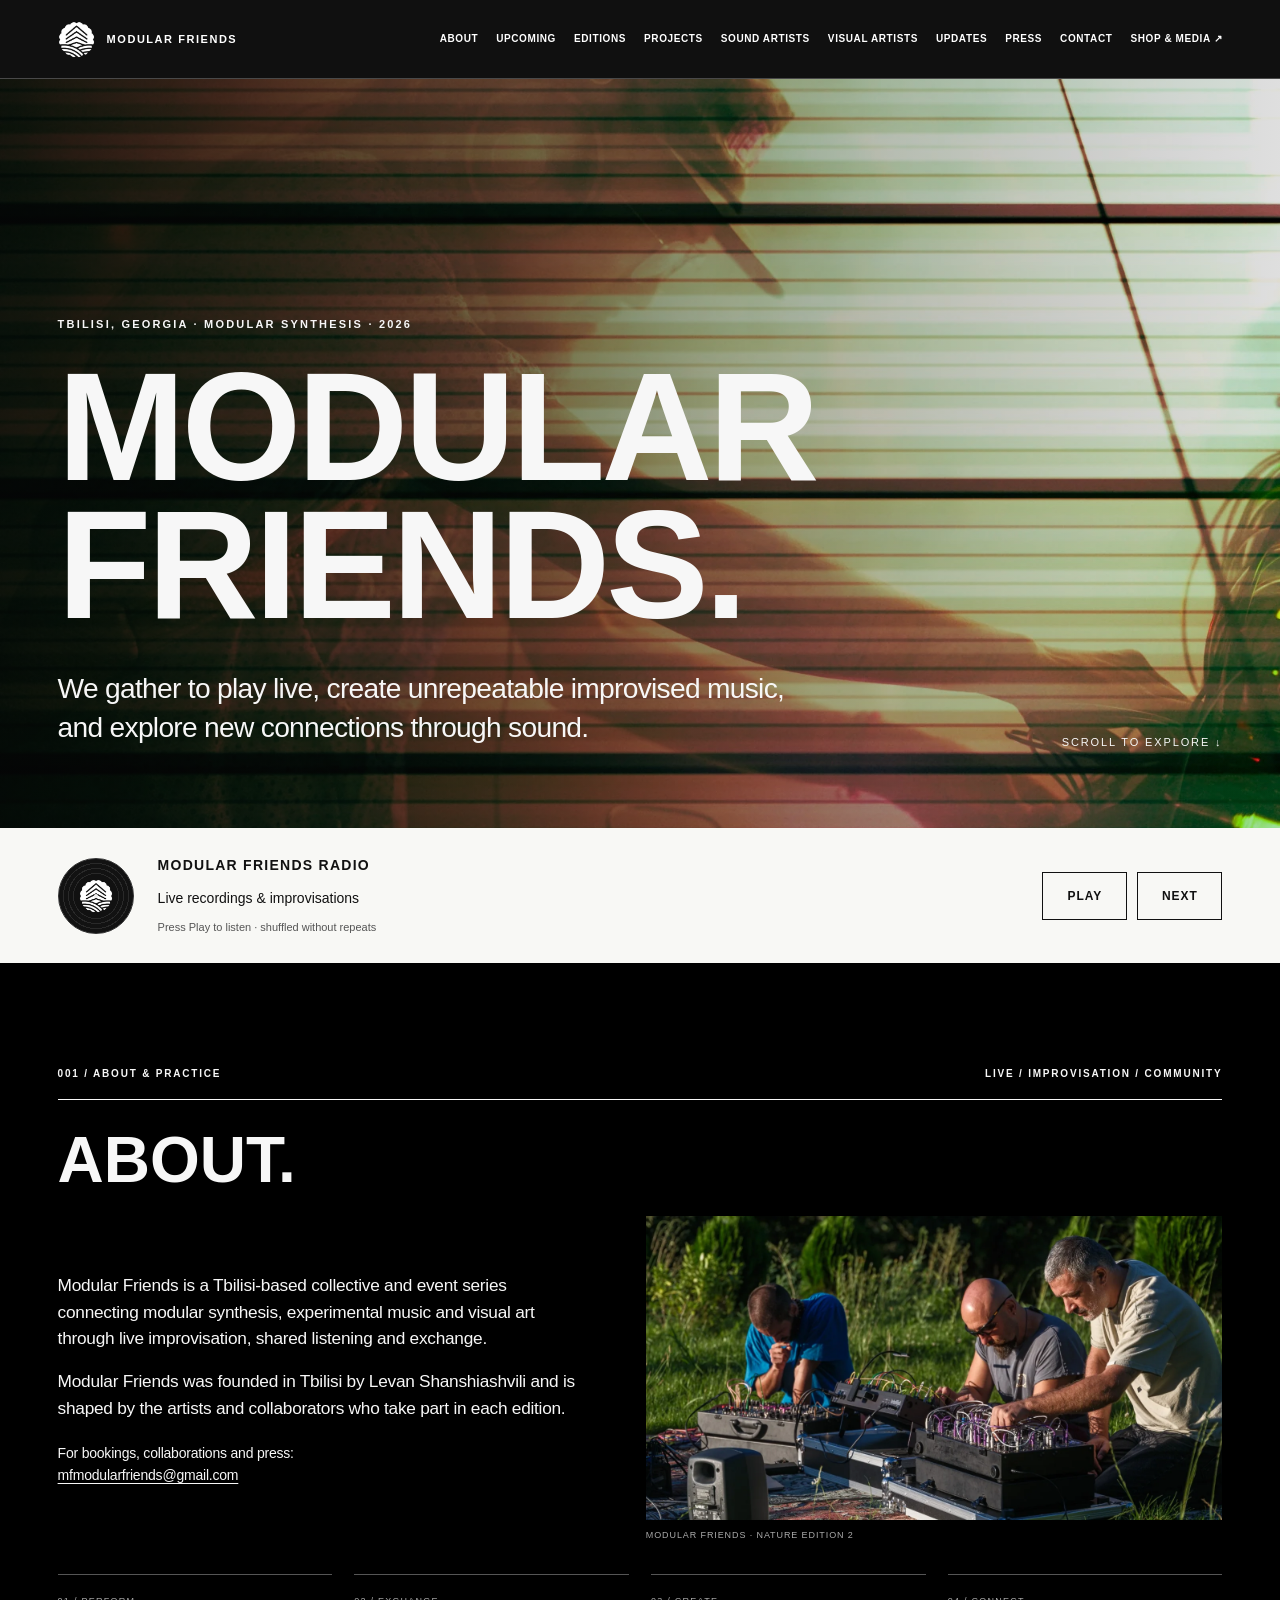
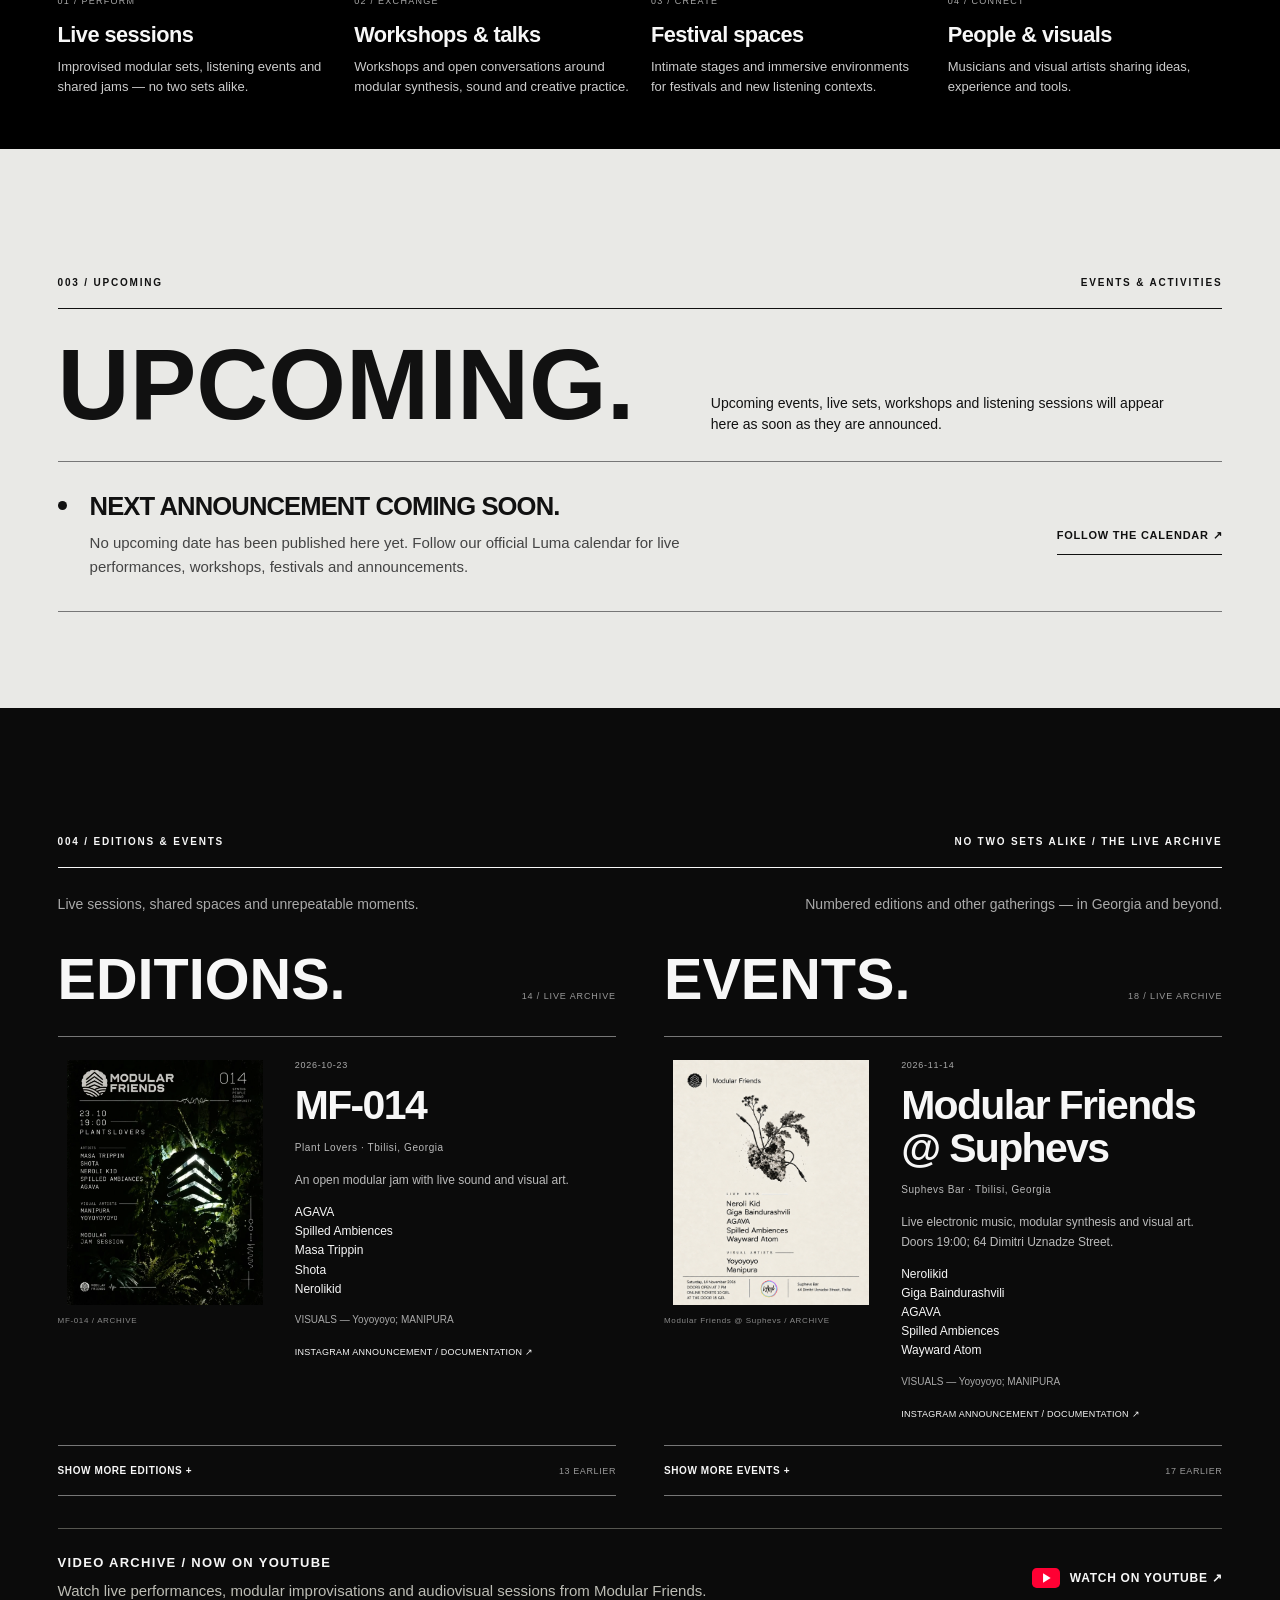
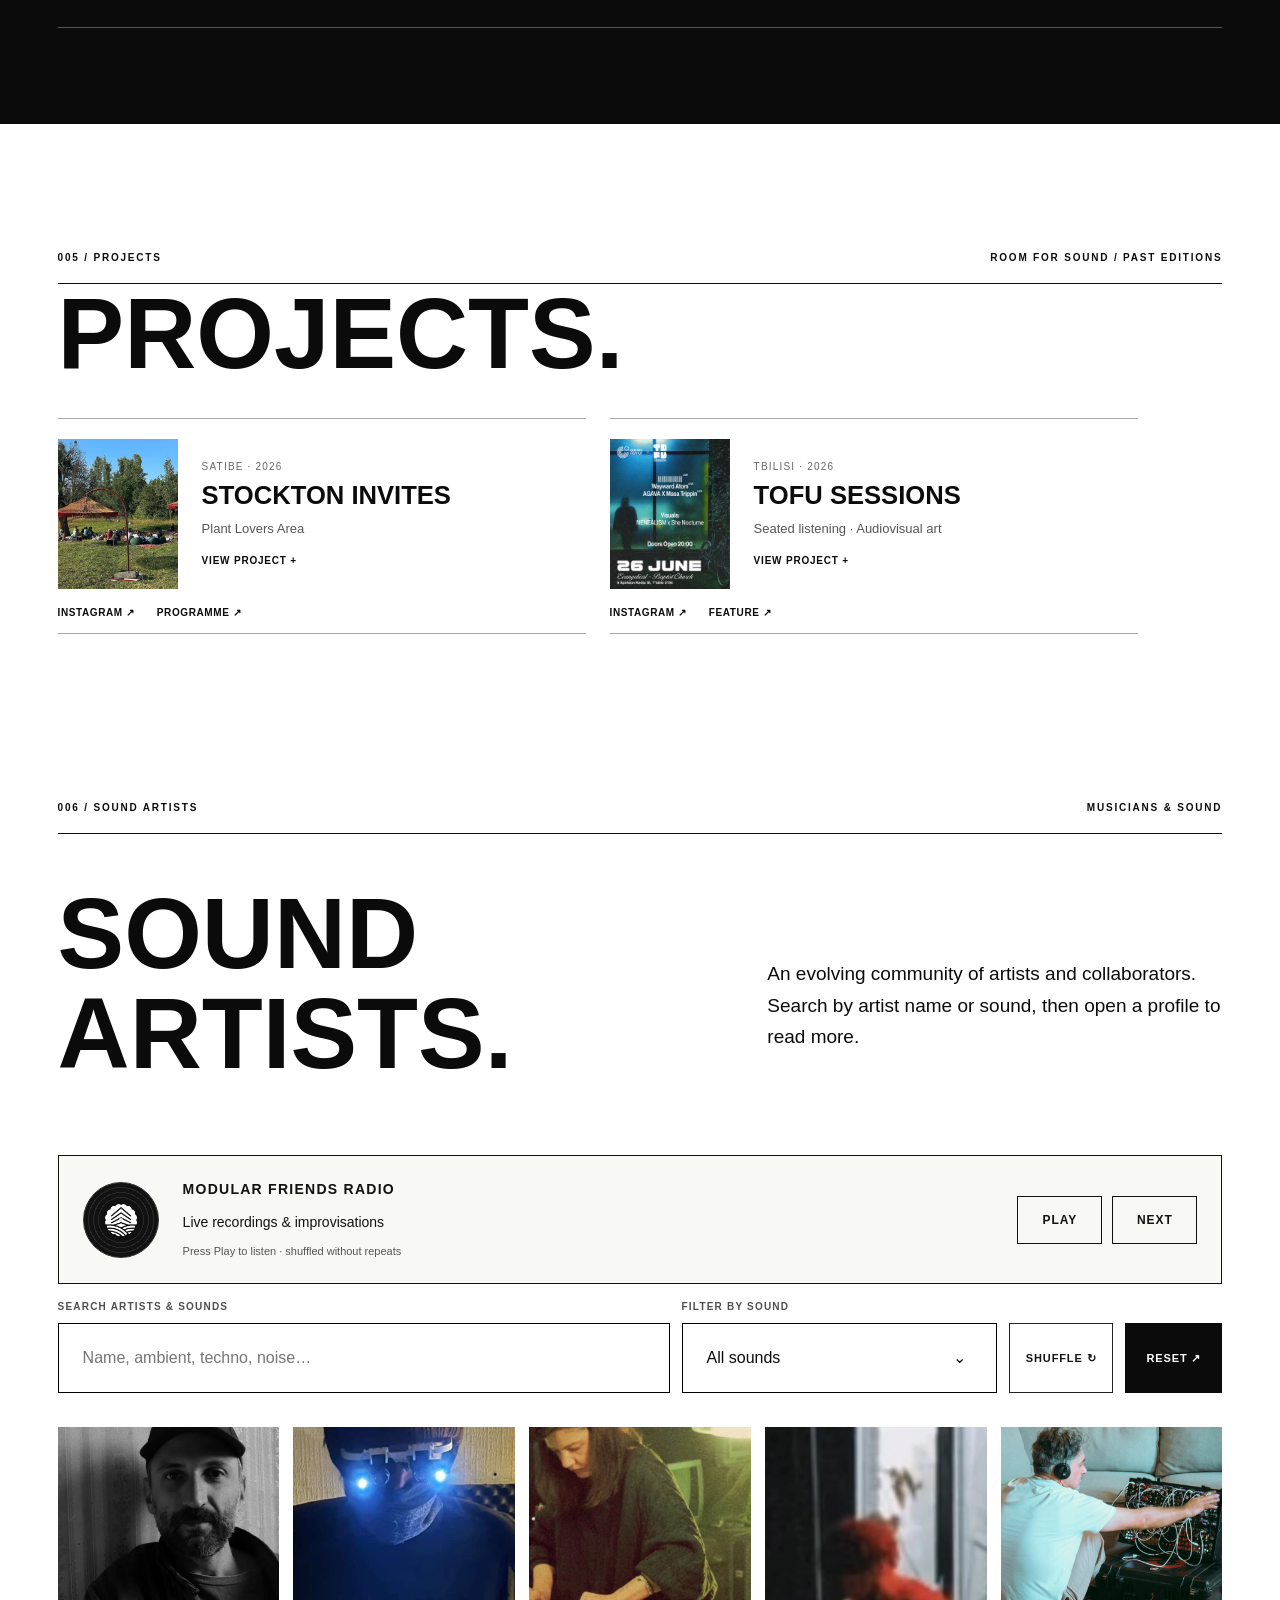
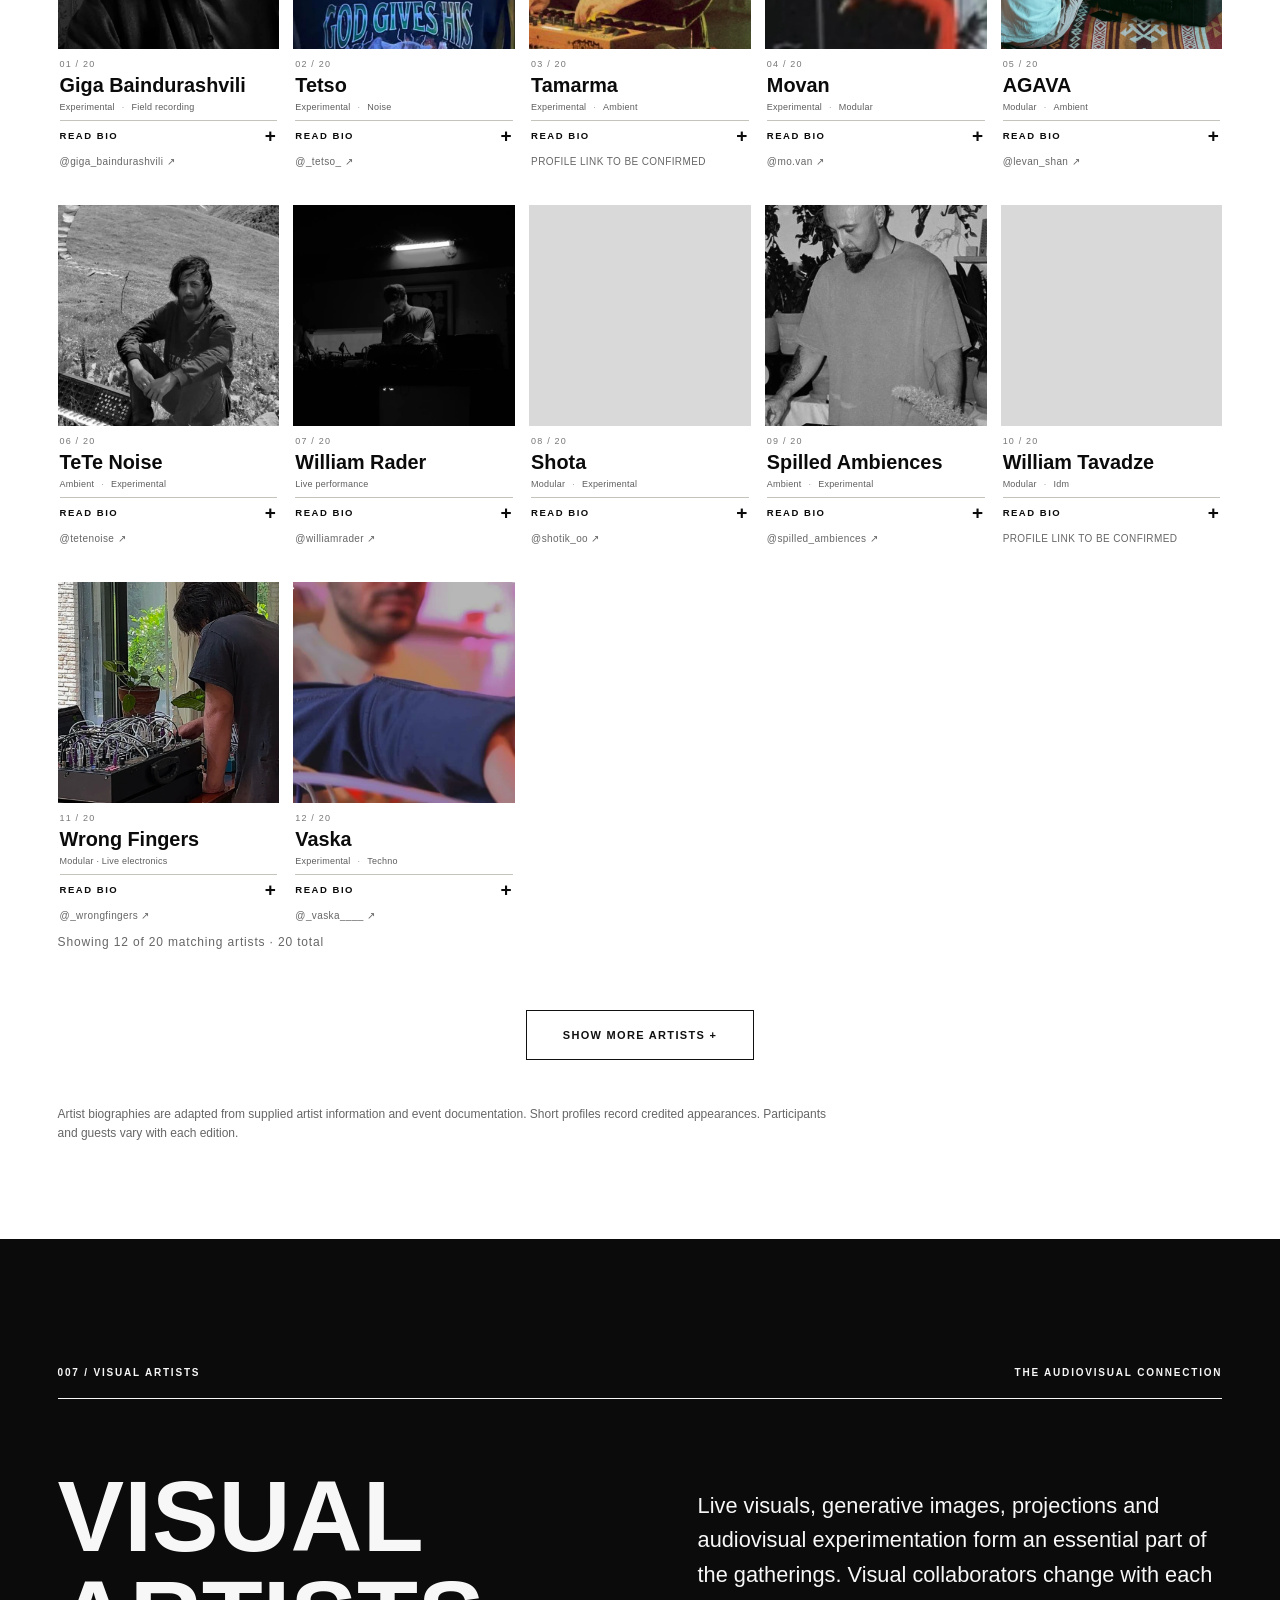
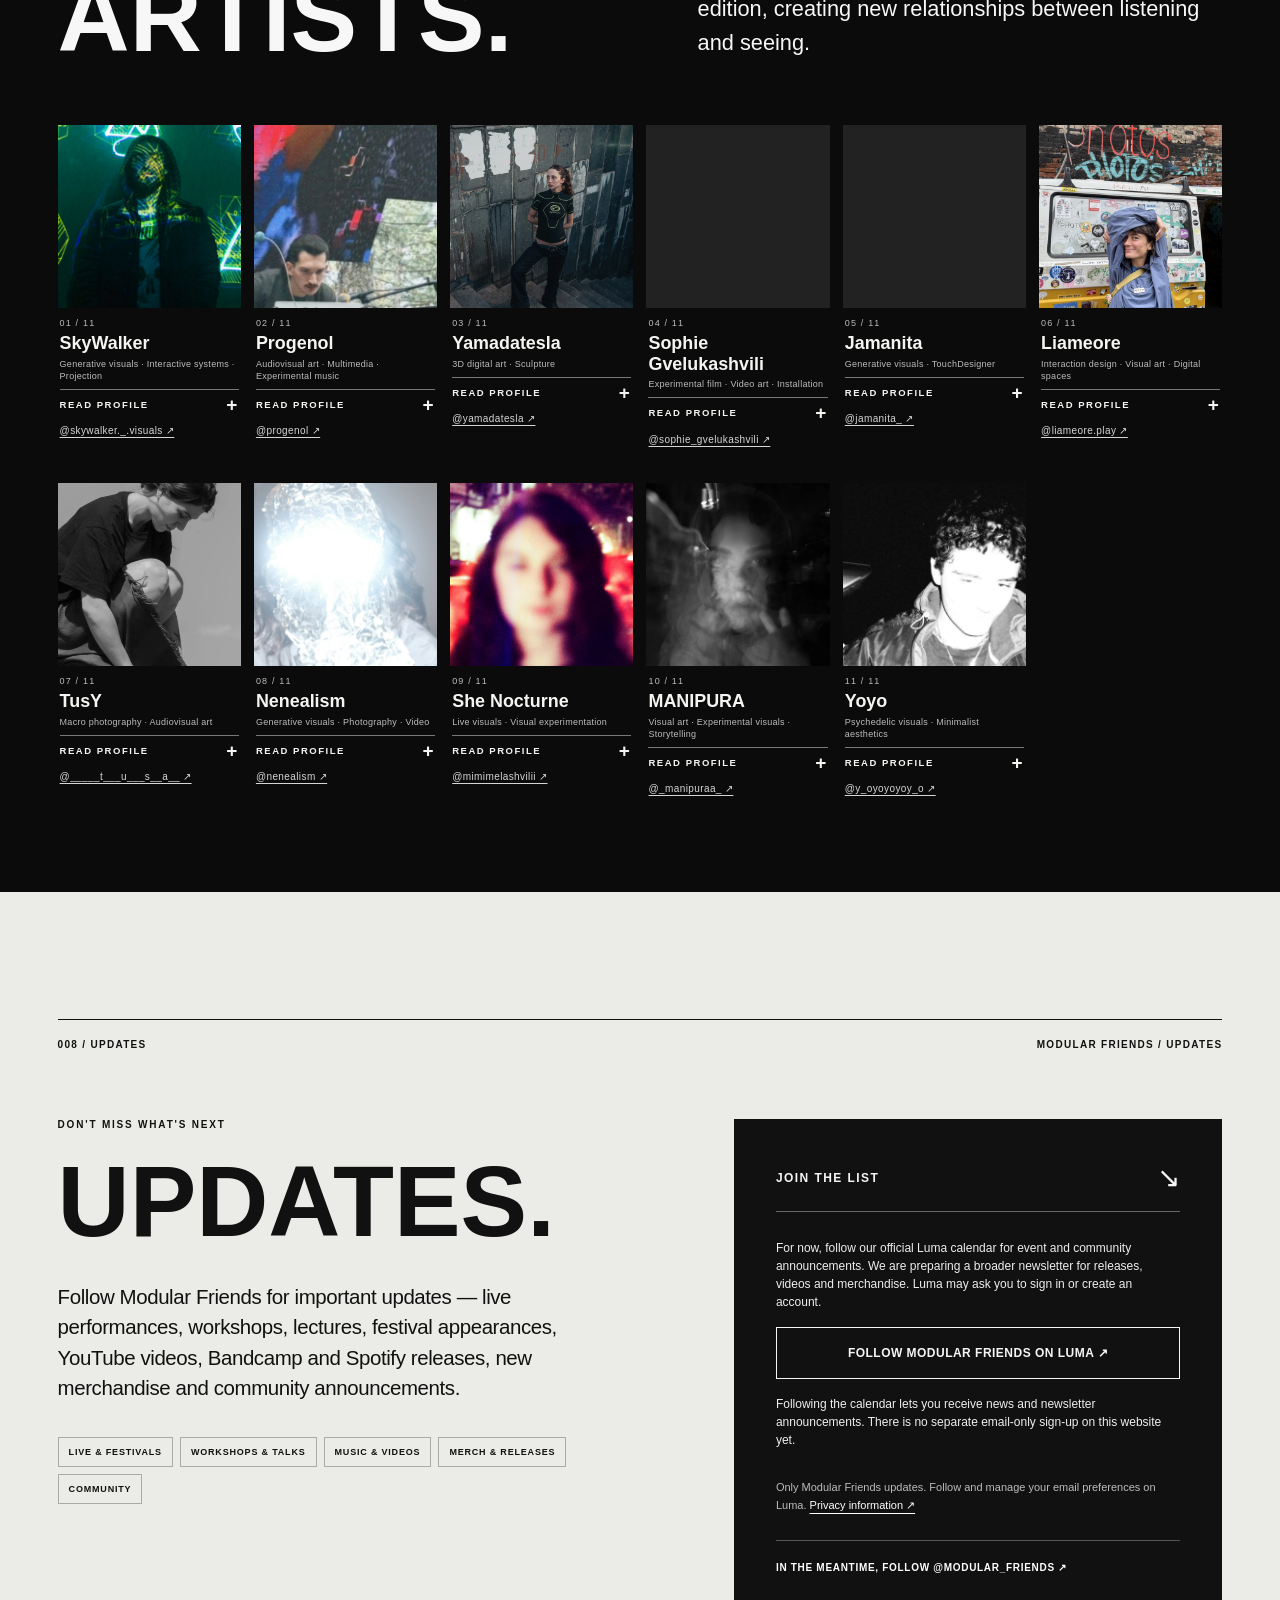
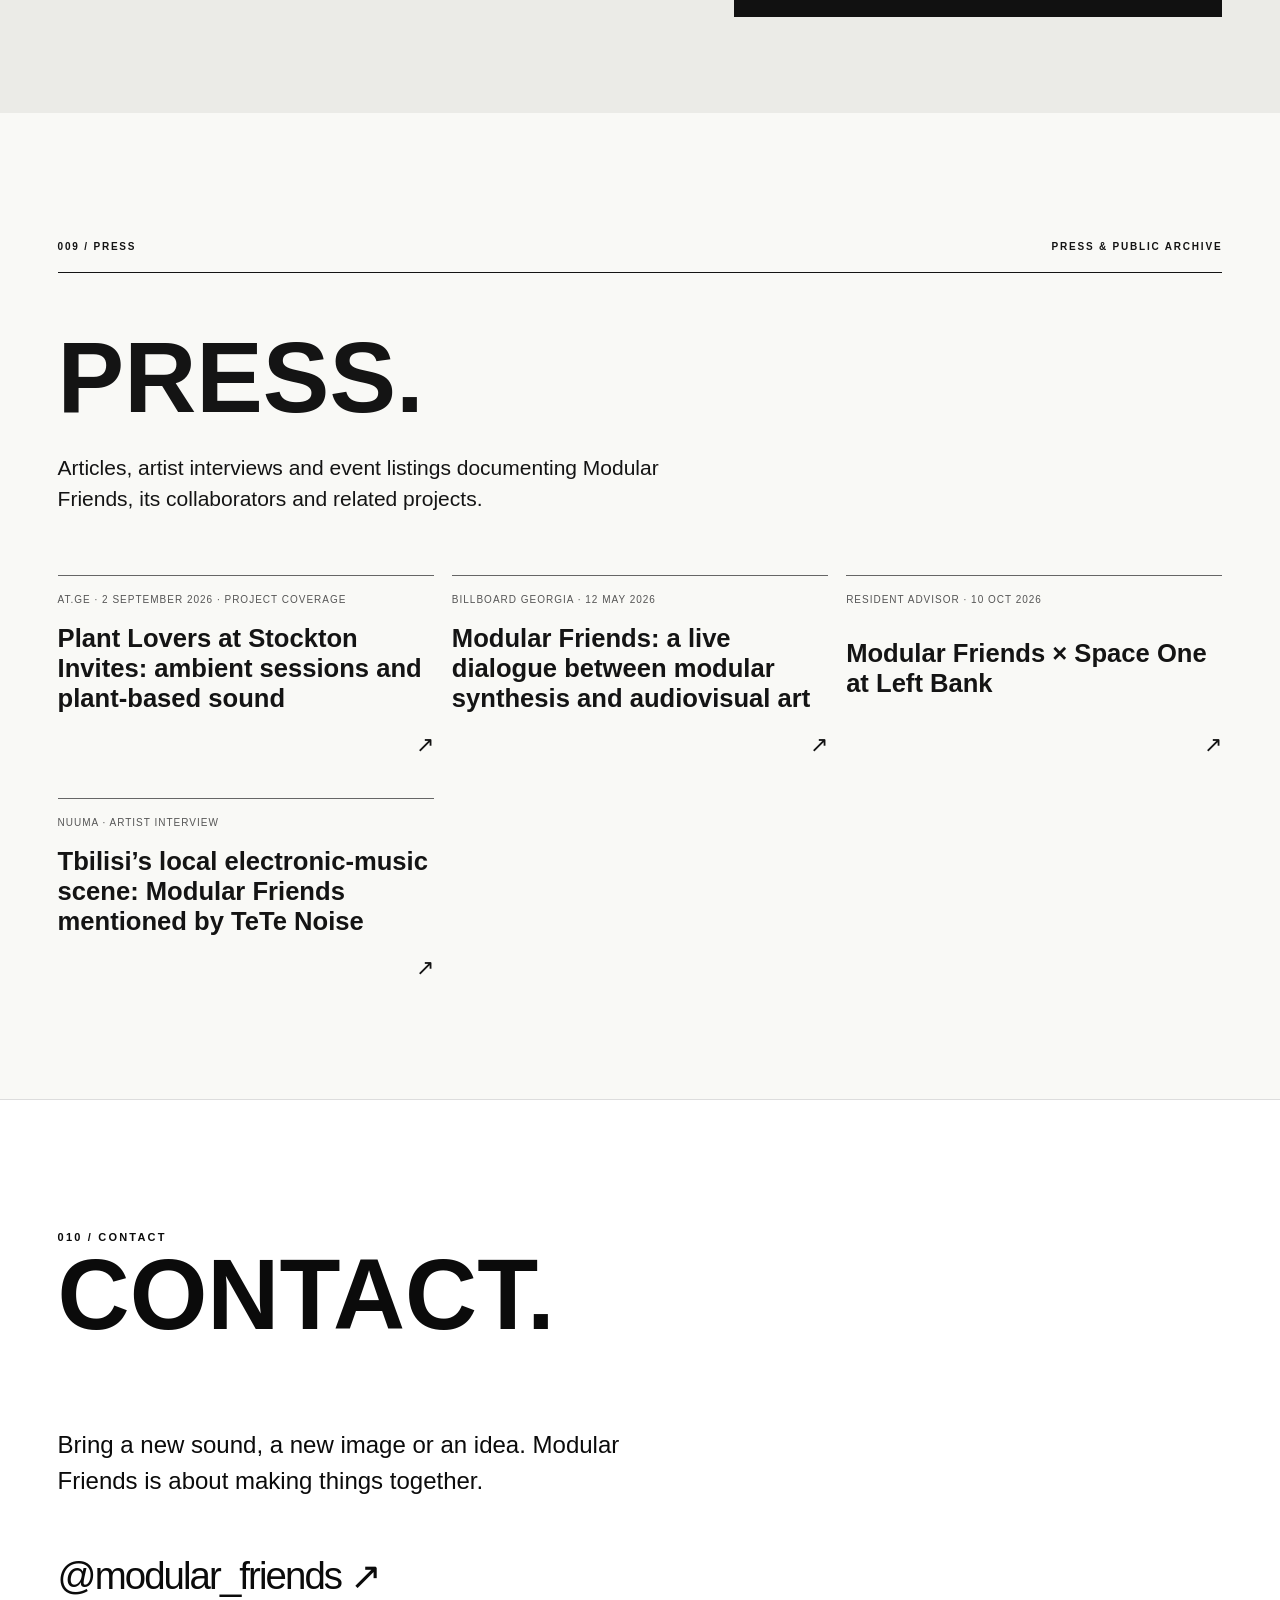
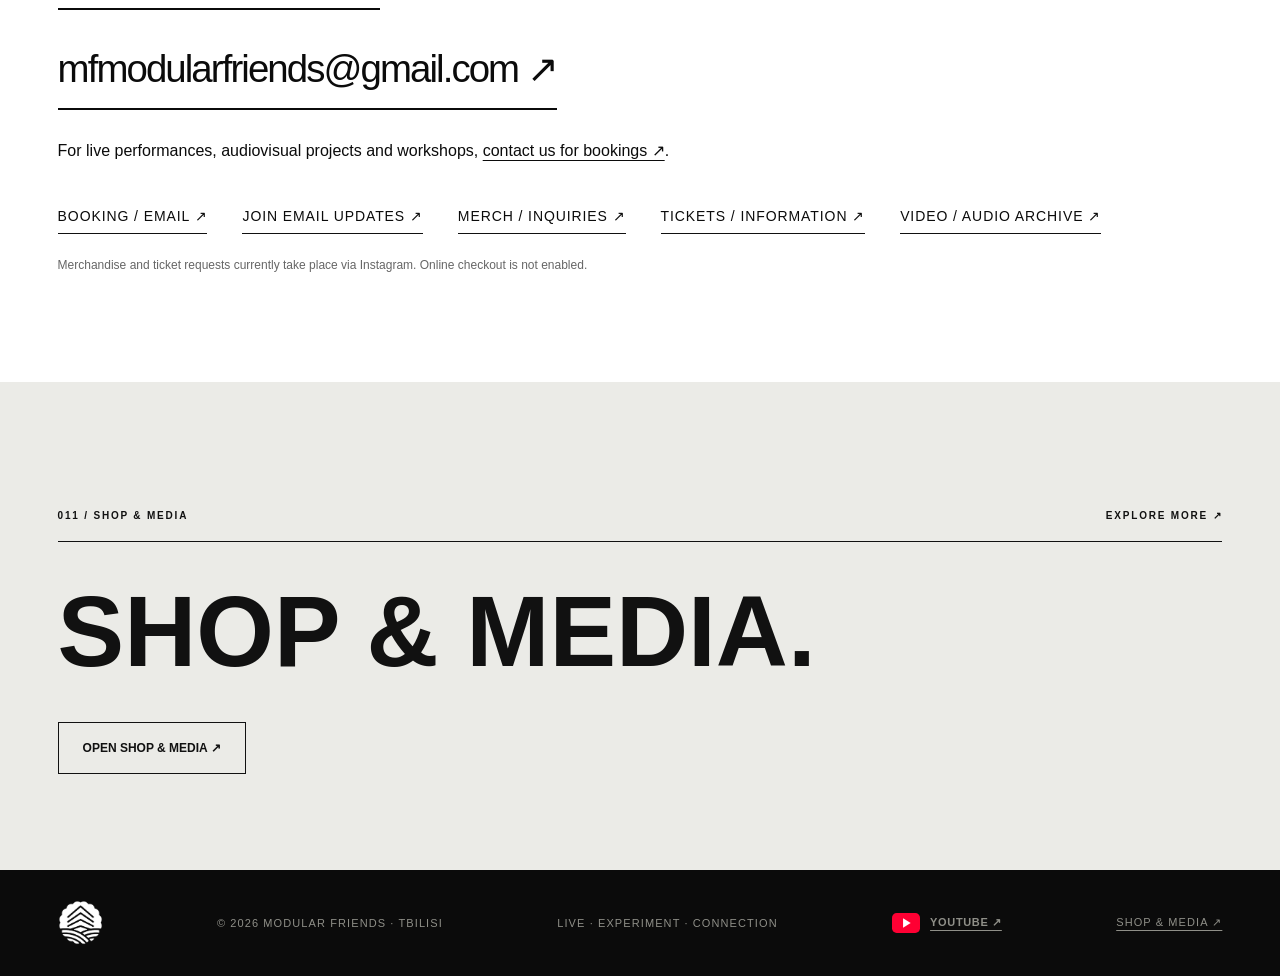
==== commit 3c3efa26: "Announce December 5 Modular Friends community meetup at Plant Lovers" ====
--- a/index.html
+++ b/index.html
@@ -535,7 +535,7 @@
 <article class="program-card"><span class="program-no">04 / CONNECT</span><h3>People &amp; visuals</h3><p>Musicians and visual artists sharing ideas, experience and tools.</p></article>
 </div>
 </div></section>
-<section class="upcoming" id="upcoming"><div class="container"><div class="section-tag"><span>003 / UPCOMING</span><span>EVENTS &amp; ACTIVITIES</span></div><div class="upcoming-intro"><h2>UPCOMING.</h2><p>Upcoming events, live sets, workshops and listening sessions will appear here as soon as they are announced.</p></div><div aria-live="polite" class="upcoming-list" id="upcomingEventList"><div class="upcoming-event-layout" id="suphevs-nov14" data-event-end="2026-11-14T23:00:00+04:00"><figure class="random-fridays-poster"><a href="events/2026-11-14-suphevs.html"><img src="assets/suphevs-2026-11-14-post-doors.jpg" alt="Modular Friends at Suphevs Bar, 14 November 2026. Doors open at 7 PM. Online tickets 10 GEL, at the door 15 GEL." loading="lazy" width="1080" height="1350"></a></figure><article class="upcoming-card upcoming-card-proposal"><div class="upcoming-main"><small>LIVE SETS &amp; VISUAL ART</small><h3>MODULAR FRIENDS<br>@ SUPHEVS</h3><p class="upcoming-summary">Live electronic music, modular synthesis and visual art.</p><div class="upcoming-lineup"><small>LIVE SETS</small><p>Nerolikid · Giga Baindurashvili · AGAVA<br>Spilled Ambiences · Wayward Atom</p></div><div class="upcoming-visuals"><small>VISUAL ARTISTS</small><p>Yoyoyoyo · Manipura</p></div></div><aside class="upcoming-meta"><div><small>WHEN</small><p><time datetime="2026-11-14T19:00:00+04:00">Saturday, 14 November 2026</time><br>Doors open at 7 PM</p></div><div><small>WHERE</small><p>Suphevs Bar<br>64 Dimitri Uznadze Street, Tbilisi</p></div><div><small>ENTRY</small><p>Online: 10 GEL<br>At the door: 15 GEL</p></div><div class="upcoming-links"><a href="https://ra.co/events/2574061">RESIDENT ADVISOR ↗</a><a href="events/2026-11-14-suphevs.html">FULL EVENT DETAILS ↗</a><a href="https://www.instagram.com/modular_friends/">TICKETS VIA INSTAGRAM ↗</a></div></aside></article></div></div><div class="upcoming-empty" id="upcomingEmpty" hidden><span aria-hidden="true" class="status-dot"></span><div><h3>NEXT ANNOUNCEMENT COMING SOON.</h3><p>No upcoming date has been published here yet. Follow our official Luma calendar for live performances, workshops, festivals and announcements.</p></div><a href="https://luma.com/modularfriends" rel="noopener noreferrer" target="_blank">FOLLOW THE CALENDAR ↗</a></div></div></section><section class="chap container editions-compact" id="events"><div class="section-tag"><span>004 / EDITIONS &amp; EVENTS</span><span>NO TWO SETS ALIKE / THE LIVE ARCHIVE</span></div><div class="archive-intro"><p>Live sessions, shared spaces and unrepeatable moments.</p><p>Numbered editions and other gatherings — in Georgia and beyond.</p></div><div class="archive-columns"><div class="archive-panel" aria-labelledby="editionArchive-title">
+<section class="upcoming" id="upcoming"><div class="container"><div class="section-tag"><span>003 / UPCOMING</span><span>EVENTS &amp; ACTIVITIES</span></div><div class="upcoming-intro"><h2>UPCOMING.</h2><p>Upcoming events, live sets, workshops and listening sessions will appear here as soon as they are announced.</p></div><div aria-live="polite" class="upcoming-list" id="upcomingEventList"><div class="upcoming-event-layout" id="mf-meetup-dec5" data-event-end="2026-12-05T22:00:00+04:00"><figure class="random-fridays-poster"><a href="events/2026-12-05-meetup.html"><img src="assets/mf-meetup-2026-12-05.webp" alt="Modular Friends Meetup — Community and Jam Session, 5 December, 16:00, Plant Lovers, Niaghvari St. 4A" loading="lazy" width="1080" height="1350" style="object-fit:contain;background:#101010"/></a></figure><article class="upcoming-card"><div class="upcoming-main"><small>COMMUNITY &amp; JAM SESSION</small><h3>MODULAR FRIENDS<br/>MEETUP</h3><p class="upcoming-summary">An informal community gathering to explore modular synthesis, discover electronic instruments and connect with artists, followed by a collective live jam session.</p></div><aside class="upcoming-meta"><div><small>WHEN</small><p><time datetime="2026-12-05T16:00:00+04:00">5 December 2026 | 16:00</time></p></div><div><small>WHERE</small><p>Plant Lovers<br/>Niaghvari St. 4A, Tbilisi</p></div><div><small>SUPPORT</small><p>Donations are welcome. All donations support Modular Friends.</p></div><div class="upcoming-links"><a href="https://luma.com/afkx210b">FREE REGISTRATION ↗</a><a href="events/2026-12-05-meetup.html">FULL EVENT DETAILS ↗</a></div></aside></article></div><div class="upcoming-event-layout" id="suphevs-nov14" data-event-end="2026-11-14T23:00:00+04:00"><figure class="random-fridays-poster"><a href="events/2026-11-14-suphevs.html"><img src="assets/suphevs-2026-11-14-post-doors.jpg" alt="Modular Friends at Suphevs Bar, 14 November 2026. Doors open at 7 PM. Online tickets 10 GEL, at the door 15 GEL." loading="lazy" width="1080" height="1350"></a></figure><article class="upcoming-card upcoming-card-proposal"><div class="upcoming-main"><small>LIVE SETS &amp; VISUAL ART</small><h3>MODULAR FRIENDS<br>@ SUPHEVS</h3><p class="upcoming-summary">Live electronic music, modular synthesis and visual art.</p><div class="upcoming-lineup"><small>LIVE SETS</small><p>Nerolikid · Giga Baindurashvili · AGAVA<br>Spilled Ambiences · Wayward Atom</p></div><div class="upcoming-visuals"><small>VISUAL ARTISTS</small><p>Yoyoyoyo · Manipura</p></div></div><aside class="upcoming-meta"><div><small>WHEN</small><p><time datetime="2026-11-14T19:00:00+04:00">Saturday, 14 November 2026</time><br>Doors open at 7 PM</p></div><div><small>WHERE</small><p>Suphevs Bar<br>64 Dimitri Uznadze Street, Tbilisi</p></div><div><small>ENTRY</small><p>Online: 10 GEL<br>At the door: 15 GEL</p></div><div class="upcoming-links"><a href="https://ra.co/events/2574061">RESIDENT ADVISOR ↗</a><a href="events/2026-11-14-suphevs.html">FULL EVENT DETAILS ↗</a><a href="https://www.instagram.com/modular_friends/">TICKETS VIA INSTAGRAM ↗</a></div></aside></article></div></div><div class="upcoming-empty" id="upcomingEmpty" hidden><span aria-hidden="true" class="status-dot"></span><div><h3>NEXT ANNOUNCEMENT COMING SOON.</h3><p>No upcoming date has been published here yet. Follow our official Luma calendar for live performances, workshops, festivals and announcements.</p></div><a href="https://luma.com/modularfriends" rel="noopener noreferrer" target="_blank">FOLLOW THE CALENDAR ↗</a></div></div></section><section class="chap container editions-compact" id="events"><div class="section-tag"><span>004 / EDITIONS &amp; EVENTS</span><span>NO TWO SETS ALIKE / THE LIVE ARCHIVE</span></div><div class="archive-intro"><p>Live sessions, shared spaces and unrepeatable moments.</p><p>Numbered editions and other gatherings — in Georgia and beyond.</p></div><div class="archive-columns"><div class="archive-panel" aria-labelledby="editionArchive-title">
     <div class="archive-panel-heading"><h2 id="editionArchive-title">EDITIONS.</h2><span>14 / LIVE ARCHIVE</span></div>
     <article class="archive-feature" id="archive-mf-014"><figure class="archive-poster"><button type="button" class="gallery-open" aria-label="Enlarge poster: MF-014" data-gallery-src="assets/event-archive/mf-014.webp" data-gallery-alt="MF-014 event poster or documentation"><img src="assets/event-archive/mf-014.webp" alt="MF-014 — Event poster / original Instagram cover" loading="lazy" decoding="async"/></button><figcaption><span>MF-014 / ARCHIVE</span></figcaption></figure><div class="archive-feature-copy"><p class="edition-card-date">2026-10-23</p><h3>MF-014</h3><p class="archive-venue">Plant Lovers · Tbilisi, Georgia</p><p class="archive-description">An open modular jam with live sound and visual art.</p><ul class="archive-lineup" aria-label="Artists"><li>AGAVA</li><li>Spilled Ambiences</li><li>Masa Trippin</li><li>Shota</li><li>Nerolikid</li></ul><p class="archive-visuals">VISUALS — Yoyoyoyo; MANIPURA</p><div class="archive-sources"><a href="https://www.instagram.com/modular_friends/p/DeyZslKjQWU/">Instagram announcement / documentation ↗</a></div></div></article>
     <details class="editions-archive" id="editionArchive"><summary><span class="editions-show-more">SHOW MORE EDITIONS +</span><span class="editions-show-less">SHOW FEWER EDITIONS −</span><span class="editions-archive-count">13 EARLIER</span></summary><div class="edition-archive-content"><div class="archive-entry-list"><details class="edition-card archive-entry" id="archive-mf-013"><summary><span class="archive-thumb"><img src="assets/event-archive/mf-013.webp" alt="MF-013 — Event poster / original Instagram cover" loading="lazy" decoding="async"/></span><span class="archive-card-copy"><span class="edition-card-date">2026-09-27</span><strong>MF-013</strong><span class="archive-venue">Dedaena Park / City Hikers · Tbilisi, Georgia</span><span class="edition-card-open">VIEW ACTIVITY +</span></span></summary><div class="edition-card-body"><p class="archive-description">Live sets and a collective modular jam hosted by City Hikers. Artwork: TUSA.</p><ul class="archive-lineup" aria-label="Artists"><li>Masa Trippin</li><li>Spilled Ambiences</li><li>Nerolikid × Giga Baindurashvili</li><li>Tetso_2.4 Hz</li><li>AGAVA</li><li>Shota</li><li>collective modular jam</li></ul><p class="archive-visuals">VISUALS — Nenealism; Yoyoyoyo; She Nocturne / Mimi Melashvili; Liameore</p><div class="archive-sources"><a href="https://www.instagram.com/modular_friends/p/DdQnSx_tXD9/">Instagram announcement / documentation ↗</a></div><a class="archive-full-poster" href="assets/event-archive/mf-013.webp">VIEW FULL POSTER / PHOTO ↗</a></div></details><details class="edition-card archive-entry" id="archive-mf-012"><summary><span class="archive-thumb"><img src="assets/event-archive/mf-012.webp" alt="MF-012 — Event poster / original Instagram cover" loading="lazy" decoding="async"/></span><span class="archive-card-copy"><span class="edition-card-date">2026-08-23</span><strong>MF-012</strong><span class="archive-venue">Plant Lovers · Tbilisi, Georgia</span><span class="edition-card-open">VIEW ACTIVITY +</span></span></summary><div class="edition-card-body"><p class="archive-description">An intimate guest performance by Nicolás Melmann, live sets and a modular jam.</p><ul class="archive-lineup" aria-label="Artists"><li>Nicolás Melmann</li><li>Shota</li><li>Wayward Atom</li><li>Vaska</li><li>Spilled Ambiences</li><li>AGAVA</li></ul><p class="archive-visuals">VISUALS — Nenealism; She Nocturne; Yamadatesla</p><div class="archive-sources"><a href="https://www.instagram.com/modular_friends/p/DcIdHIIDSBm/">Instagram announcement / documentation ↗</a></div><a class="archive-full-poster" href="assets/event-archive/mf-012.webp">VIEW FULL POSTER / PHOTO ↗</a></div></details><details class="edition-card archive-entry" id="archive-mf-011"><summary><span class="archive-thumb"><img src="assets/event-archive/mf-011.webp" alt="MF-011 — Event poster / original Instagram cover" loading="lazy" decoding="async"/></span><span class="archive-card-copy"><span class="edition-card-date">2026-05-17</span><strong>MF-011</strong><span class="archive-venue">Synthesia Lab · Tbilisi, Georgia</span><span class="edition-card-open">VIEW ACTIVITY +</span></span></summary><div class="edition-card-body"><p class="archive-description">A daytime meeting of live modular synthesis and audiovisual art, with individual performances and a collective jam.</p><ul class="archive-lineup" aria-label="Artists"><li>Nerolikid / Giga Baindurashvili, William Tavadze, Lado Barnovi, Vaska, TeTe / Tetso / Vazha Marr, Masa Trippin / Shota / Wrong Fingers, AGAVA / Wayward Atom / Spilled Ambiences, Eddie Strxm, Marching Dog (jam), Tamarma (jam)</li></ul><p class="archive-visuals">VISUALS — Skywalker, TusY, Progenol, Nenealism, Jamanita, Yoyo, She Nocturne, Sophie Gvelukashvili</p><div class="archive-sources"><a href="https://www.instagram.com/modular_friends/p/DYMObfRDTFD/">Instagram announcement / documentation ↗</a></div><a class="archive-full-poster" href="assets/event-archive/mf-011.webp">VIEW FULL POSTER / PHOTO ↗</a></div></details><details class="edition-card archive-entry" id="archive-mf-010"><summary><span class="archive-thumb"><img src="assets/event-archive/mf-010.webp" alt="MF-010 — Original event documentation" loading="lazy" decoding="async"/></span><span class="archive-card-copy"><span class="edition-card-date">2026-04-26</span><strong>MF-010</strong><span class="archive-venue">Bubble Bar / Afisha Terrace · Batumi, Georgia</span><span class="edition-card-open">VIEW ACTIVITY +</span></span></summary><div class="edition-card-body"><p class="archive-description">An improvised ambient live session on the terrace.</p><ul class="archive-lineup" aria-label="Artists"><li>AGAVA</li><li>Spilled Ambiences</li><li>Wayward Atom</li></ul><div class="archive-sources"><a href="https://www.instagram.com/bemyguest.project/p/DX3yIJ2jBrl/">Instagram announcement / documentation ↗</a><a href="https://www.instagram.com/spilled_ambiences/reel/DX9NRZFMjKW/">Instagram announcement / documentation ↗</a></div><a class="archive-full-poster" href="assets/event-archive/mf-010.webp">VIEW FULL POSTER / PHOTO ↗</a></div></details><details class="edition-card archive-entry" id="archive-mf-009"><summary><span class="archive-thumb"><img src="assets/event-archive/mf-009.webp" alt="MF-009 — Event poster / original Instagram cover" loading="lazy" decoding="async"/></span><span class="archive-card-copy"><span class="edition-card-date">2026-04 · exact day not confirmed</span><strong>MF-009</strong><span class="archive-venue">ABSEA Studio / ABSEA Radio · Batumi, Georgia</span><span class="edition-card-open">VIEW ACTIVITY +</span></span></summary><div class="edition-card-body"><p class="archive-description">A live modular session recorded at ABSEA Studio for ABSEA Radio. Media: Artemis.</p><ul class="archive-lineup" aria-label="Artists"><li>AGAVA</li><li>Spilled Ambiences</li><li>Wayward Atom</li></ul><div class="archive-sources"><a href="https://www.instagram.com/levan_shan/reel/DXTi1IHDBRS/">Instagram announcement / documentation ↗</a></div><a class="archive-full-poster" href="assets/event-archive/mf-009.webp">VIEW FULL POSTER / PHOTO ↗</a></div></details><details class="edition-card archive-entry" id="archive-mf-008"><summary><span class="archive-thumb"><img src="assets/event-archive/mf-008.webp" alt="MF-008 — Original event documentation" loading="lazy" decoding="async"/></span><span class="archive-card-copy"><span class="edition-card-date">2026-04 · exact day not confirmed</span><strong>MF-008</strong><span class="archive-venue">1905 Community · Batumi, Georgia</span><span class="edition-card-open">VIEW ACTIVITY +</span></span></summary><div class="edition-card-body"><p class="archive-description">A shared live modular performance hosted by 1905 Community.</p><ul class="archive-lineup" aria-label="Artists"><li>AGAVA</li><li>Spilled Ambiences</li><li>Wayward Atom</li></ul><div class="archive-sources"><a href="https://www.instagram.com/levan_shan/reel/DXGel3tDKjd/">Instagram announcement / documentation ↗</a><a href="https://www.instagram.com/levan_shan/reel/DXGel3tDKjd/">Instagram announcement / documentation ↗</a></div><a class="archive-full-poster" href="assets/event-archive/mf-008.webp">VIEW FULL POSTER / PHOTO ↗</a></div></details><details class="edition-card archive-entry" id="archive-mf-007"><summary><span class="archive-thumb"><img src="assets/event-archive/mf-007.webp" alt="MF-007 — Original event documentation" loading="lazy" decoding="async"/></span><span class="archive-card-copy"><span class="edition-card-date">2026-03-14</span><strong>MF-007</strong><span class="archive-venue">UZU House · Tbilisi, Georgia</span><span class="edition-card-open">VIEW ACTIVITY +</span></span></summary><div class="edition-card-body"><p class="archive-description">An evening of modular improvisation at UZU House. Documentation also credits Raman Solnczew; media by Lisa Hyphy.</p><ul class="archive-lineup" aria-label="Artists"><li>Shota</li><li>Masa Trippin</li><li>Tetso</li><li>TeTe Noise</li><li>Giga Baindurashvili</li><li>Vaska</li><li>Ben Wheeler</li><li>Wayward Atom</li></ul><div class="archive-sources"><a href="https://www.instagram.com/levan_shan/reel/DV0SRvwjEE7/">Instagram announcement / documentation ↗</a><a href="https://www.instagram.com/levan_shan/reel/DW1RNjSjHb1/">Instagram announcement / documentation ↗</a></div><a class="archive-full-poster" href="assets/event-archive/mf-007.webp">VIEW FULL POSTER / PHOTO ↗</a></div></details><details class="edition-card archive-entry" id="archive-mf-006"><summary><span class="archive-thumb"><img src="assets/event-archive/mf-006.webp" alt="MF-006 — Event poster / original Instagram cover" loading="lazy" decoding="async"/></span><span class="archive-card-copy"><span class="edition-card-date">2026-02-27</span><strong>MF-006</strong><span class="archive-venue">Plant Lovers · Tbilisi, Georgia</span><span class="edition-card-open">VIEW ACTIVITY +</span></span></summary><div class="edition-card-body"><p class="archive-description">Guest artists and modular performances at Plant Lovers. Artwork: Levanama.</p><ul class="archive-lineup" aria-label="Artists"><li>Mo.Van</li><li>Progenol</li><li>Masa Trippin</li><li>AGAVA</li></ul><div class="archive-sources"><a href="https://www.instagram.com/levan_shan/reel/DVIw8XkDLrE/">Instagram announcement / documentation ↗</a></div><a class="archive-full-poster" href="assets/event-archive/mf-006.webp">VIEW FULL POSTER / PHOTO ↗</a></div></details><details class="edition-card archive-entry" id="archive-mf-005"><summary><span class="archive-thumb"><img src="assets/event-archive/mf-005.webp" alt="MF-005 — Event poster / original Instagram cover" loading="lazy" decoding="async"/></span><span class="archive-card-copy"><span class="edition-card-date">2026-02-20</span><strong>MF-005</strong><span class="archive-venue">Plant Lovers · Tbilisi, Georgia</span><span class="edition-card-open">VIEW ACTIVITY +</span></span></summary><div class="edition-card-body"><p class="archive-description">Ambient and experimental live sets followed by a shared jam. Wayward Atom is also credited in the performance documentation.</p><ul class="archive-lineup" aria-label="Artists"><li>Tetso</li><li>Giga Baindurashvili</li><li>Spilled Ambiences</li><li>Nerolikid</li><li>AGAVA</li><li>Wayward Atom</li></ul><div class="archive-sources"><a href="https://www.instagram.com/levan_shan/reel/DUzr_sbDIOL/">Instagram announcement / documentation ↗</a><a href="https://www.instagram.com/levan_shan/reel/DVLBjl5DDeq/">Instagram announcement / documentation ↗</a></div><a class="archive-full-poster" href="assets/event-archive/mf-005.webp">VIEW FULL POSTER / PHOTO ↗</a></div></details><details class="edition-card archive-entry" id="archive-mf-004"><summary><span class="archive-thumb"><img src="assets/event-archive/mf-004.webp" alt="MF-004 — Event poster / original Instagram cover" loading="lazy" decoding="async"/></span><span class="archive-card-copy"><span class="edition-card-date">2026-02-13</span><strong>MF-004</strong><span class="archive-venue">Plant Lovers · Tbilisi, Georgia</span><span class="edition-card-open">VIEW ACTIVITY +</span></span></summary><div class="edition-card-body"><p class="archive-description">Live performances and a modular jam. Artwork: Levanama.</p><ul class="archive-lineup" aria-label="Artists"><li>Lado Barnovi</li><li>Wayward Atom</li><li>Masa Trippin</li><li>AGAVA</li><li>Shota</li><li>Vaska</li></ul><div class="archive-sources"><a href="https://www.instagram.com/levan_shan/reel/DUiVxp6DHUq/">Instagram announcement / documentation ↗</a></div><a class="archive-full-poster" href="assets/event-archive/mf-004.webp">VIEW FULL POSTER / PHOTO ↗</a></div></details><details class="edition-card archive-entry" id="archive-mf-003"><summary><span class="archive-thumb"><img src="assets/event-archive/mf-003.webp" alt="MF-003 — Event poster / original Instagram cover" loading="lazy" decoding="async"/></span><span class="archive-card-copy"><span class="edition-card-date">2026-02-06</span><strong>MF-003</strong><span class="archive-venue">Plant Lovers · Tbilisi, Georgia</span><span class="edition-card-open">VIEW ACTIVITY +</span></span></summary><div class="edition-card-body"><p class="archive-description">An ambient and improvised jam session with friends. Line-up compiled from the announcement and its poster.</p><ul class="archive-lineup" aria-label="Artists"><li>Nerolikid</li><li>TeTe Noise</li><li>Oleksandr Demyanenko</li><li>Shota</li><li>Wrong Fingers</li><li>Giga Baindurashvili</li><li>Wayward Atom</li><li>Masa Trippin</li><li>AGAVA</li></ul><div class="archive-sources"><a href="https://www.instagram.com/levan_shan/reel/DUNRbN-jJ9h/">Instagram announcement / documentation ↗</a></div><a class="archive-full-poster" href="assets/event-archive/mf-003.webp">VIEW FULL POSTER / PHOTO ↗</a></div></details><details class="edition-card archive-entry" id="archive-mf-002"><summary><span class="archive-thumb"><img src="assets/event-archive/mf-002.webp" alt="MF-002 — Event poster / original Instagram cover" loading="lazy" decoding="async"/></span><span class="archive-card-copy"><span class="edition-card-date">2026-01-30</span><strong>MF-002</strong><span class="archive-venue">Plant Lovers · Tbilisi, Georgia</span><span class="edition-card-open">VIEW ACTIVITY +</span></span></summary><div class="edition-card-body"><p class="archive-description">An evening of modular improvisation and deep listening. Artwork: Levanama.</p><ul class="archive-lineup" aria-label="Artists"><li>Wayward Atom</li><li>Masa Trippin</li><li>Wrong Fingers</li><li>Shota</li><li>AGAVA</li><li>Tetso</li></ul><div class="archive-sources"><a href="https://www.instagram.com/levan_shan/reel/DT7cG6UjByK/">Instagram announcement / documentation ↗</a></div><a class="archive-full-poster" href="assets/event-archive/mf-002.webp">VIEW FULL POSTER / PHOTO ↗</a></div></details><details class="edition-card archive-entry" id="archive-mf-001"><summary><span class="archive-thumb"><img src="assets/event-archive/mf-001.webp" alt="MF-001 — Event poster / original Instagram cover" loading="lazy" decoding="async"/></span><span class="archive-card-copy"><span class="edition-card-date">2026-01-16</span><strong>MF-001</strong><span class="archive-venue">Plant Lovers · Tbilisi, Georgia</span><span class="edition-card-open">VIEW ACTIVITY +</span></span></summary><div class="edition-card-body"><p class="archive-description">The first numbered Modular Friends gathering: live modular performance and a shared jam.</p><ul class="archive-lineup" aria-label="Artists"><li>Wrong Fingers</li><li>Shota</li><li>William Rader</li><li>Marching Dog / Levan Javakhishvili</li><li>AGAVA</li><li>Tetso</li></ul><div class="archive-sources"><a href="https://www.instagram.com/plantloverstbilisi/reel/DTewTukDJmn/">Instagram announcement / documentation ↗</a><a href="https://www.instagram.com/levan_shan/reel/DTipOa5DJdj/">Instagram announcement / documentation ↗</a></div><a class="archive-full-poster" href="assets/event-archive/mf-001.webp">VIEW FULL POSTER / PHOTO ↗</a></div></details></div><div class="edition-documentation" id="gallery"><div class="edition-documentation-head"><h3>SELECTED DOCUMENTATION</h3><p>Moments from across the archive.</p></div><div class="edition-photo-grid">
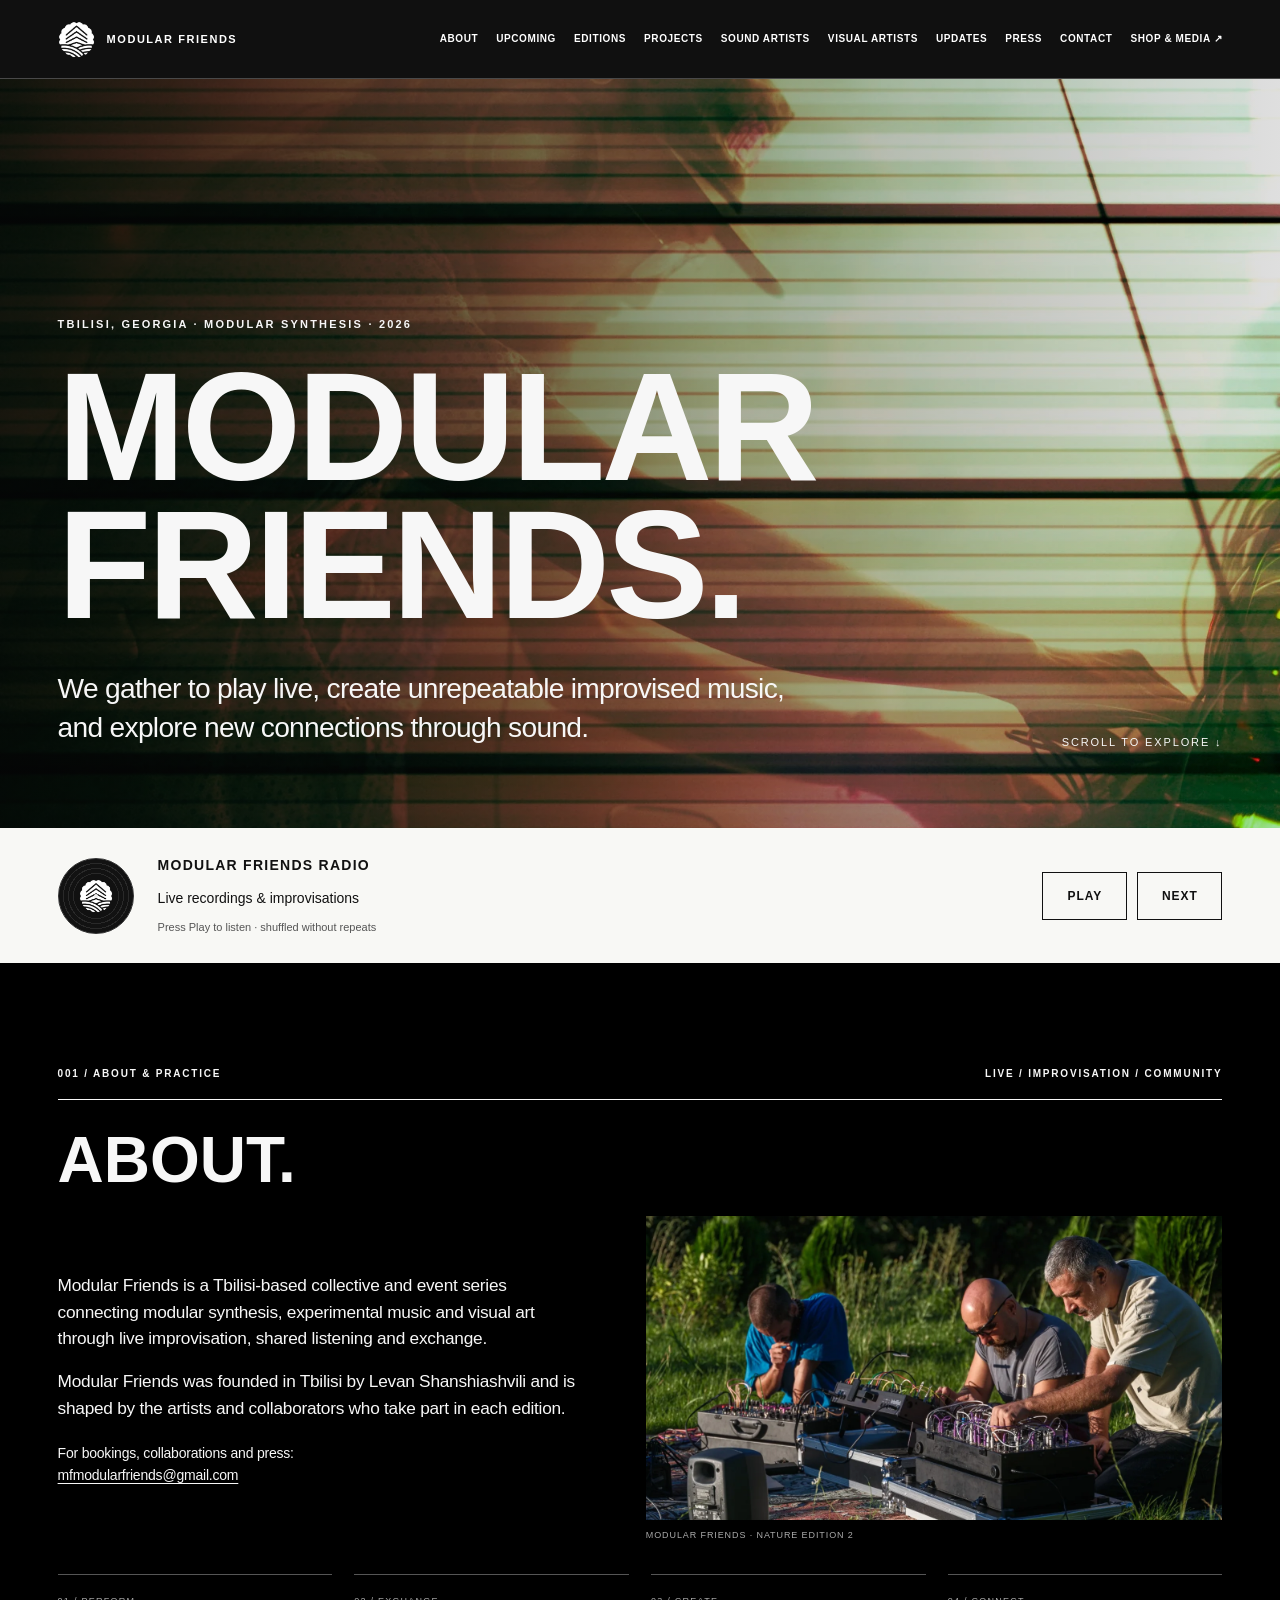
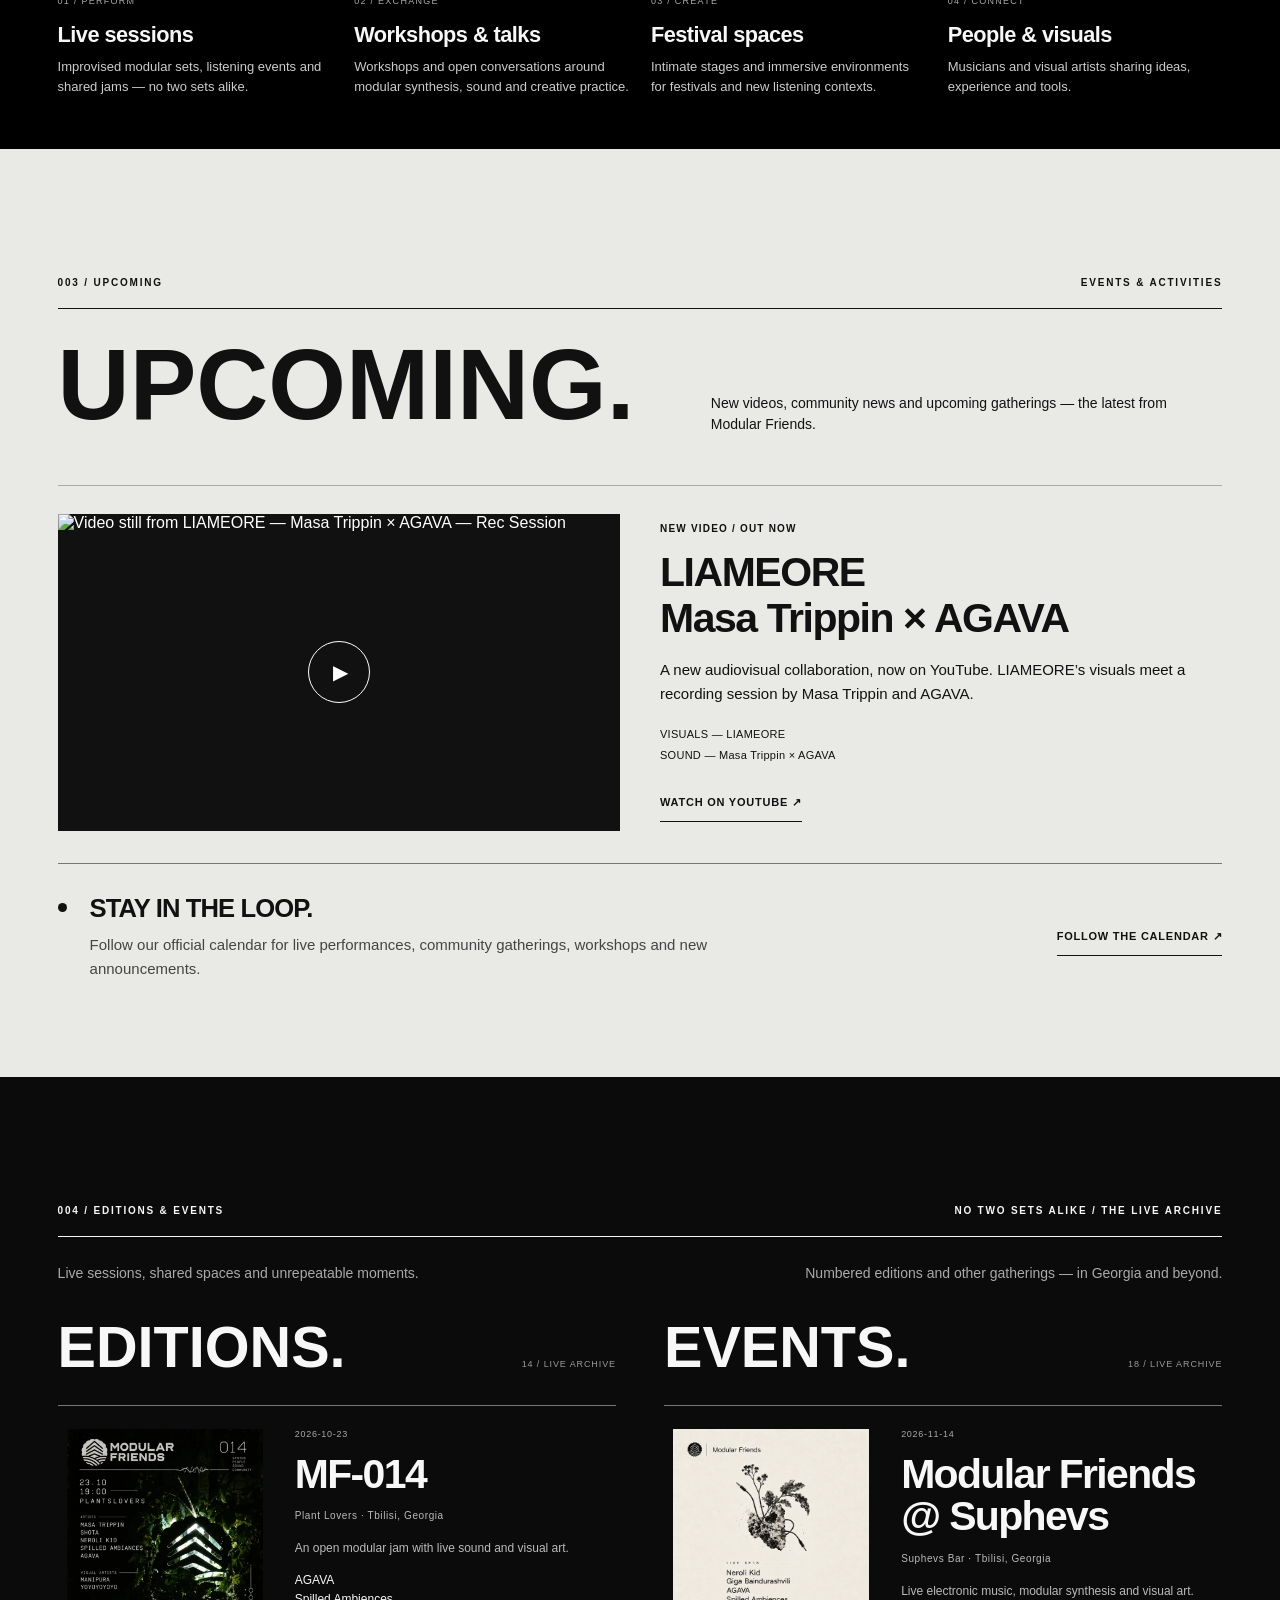
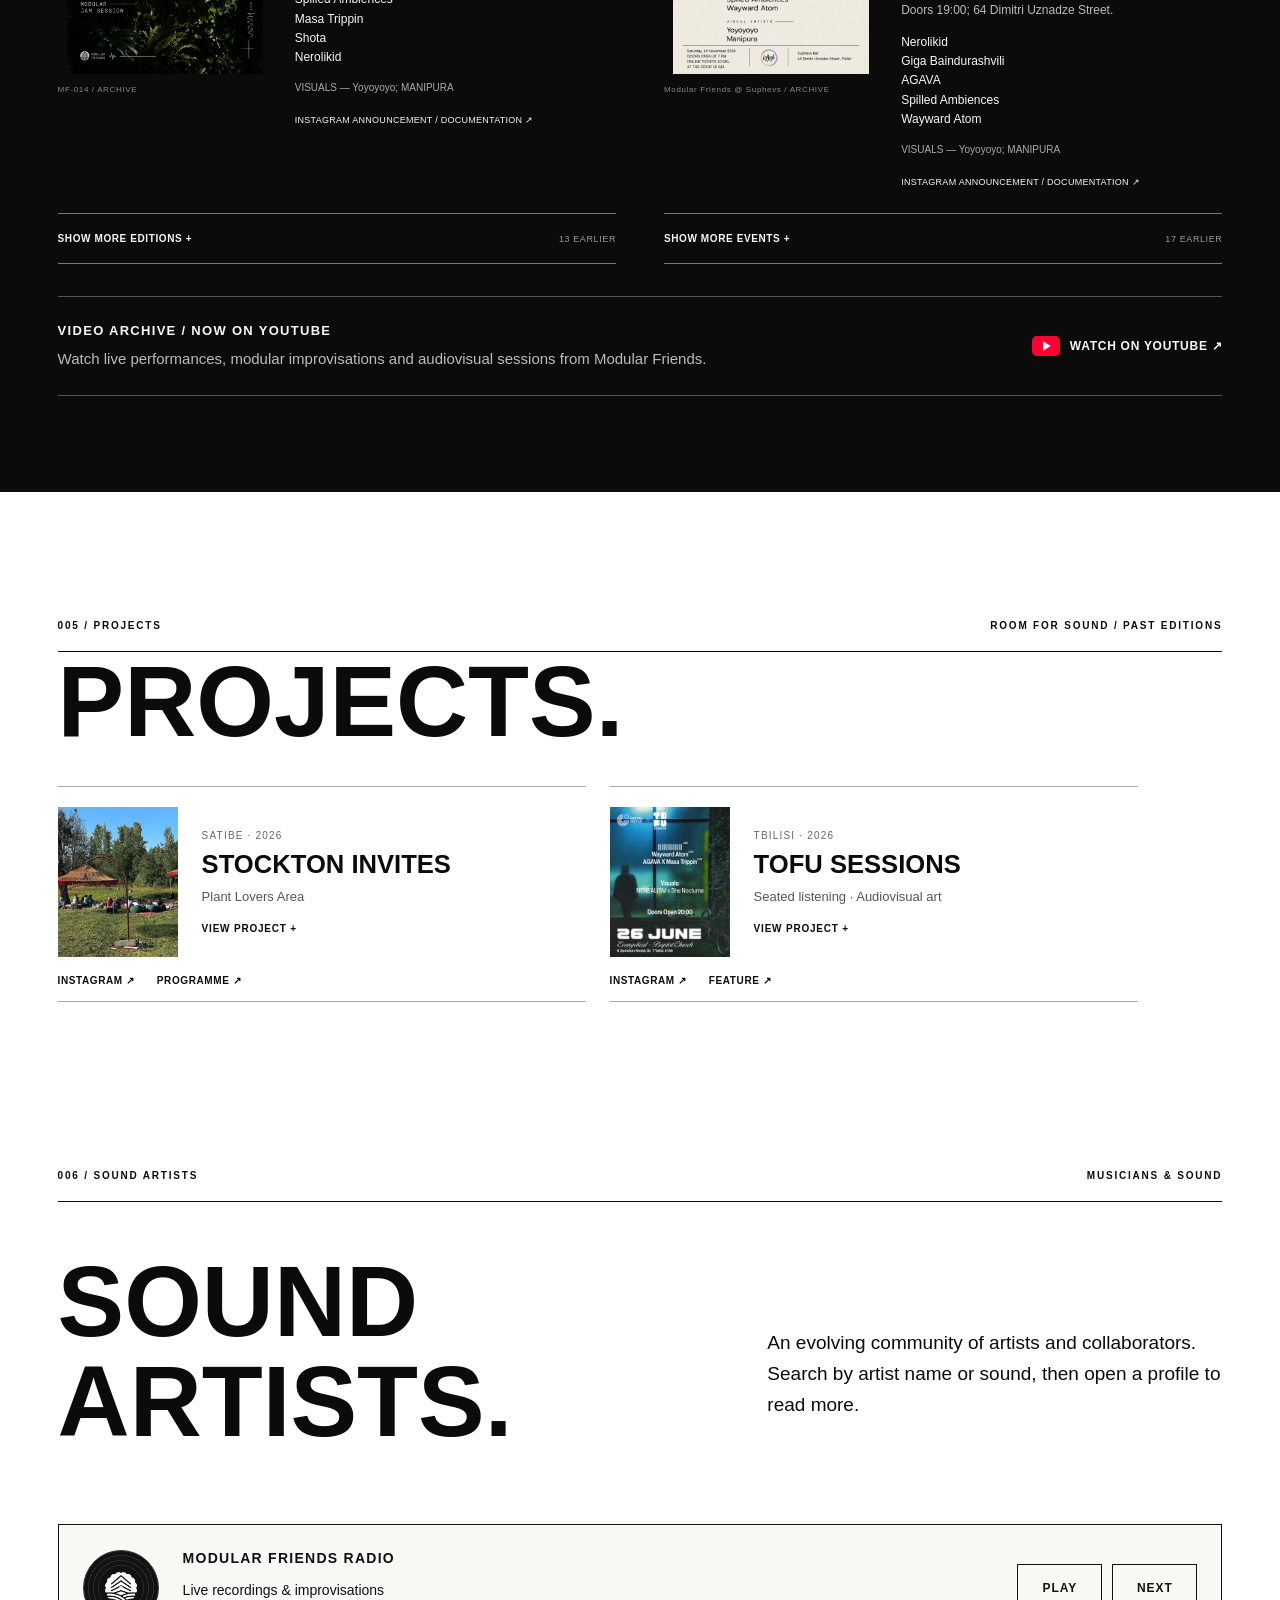
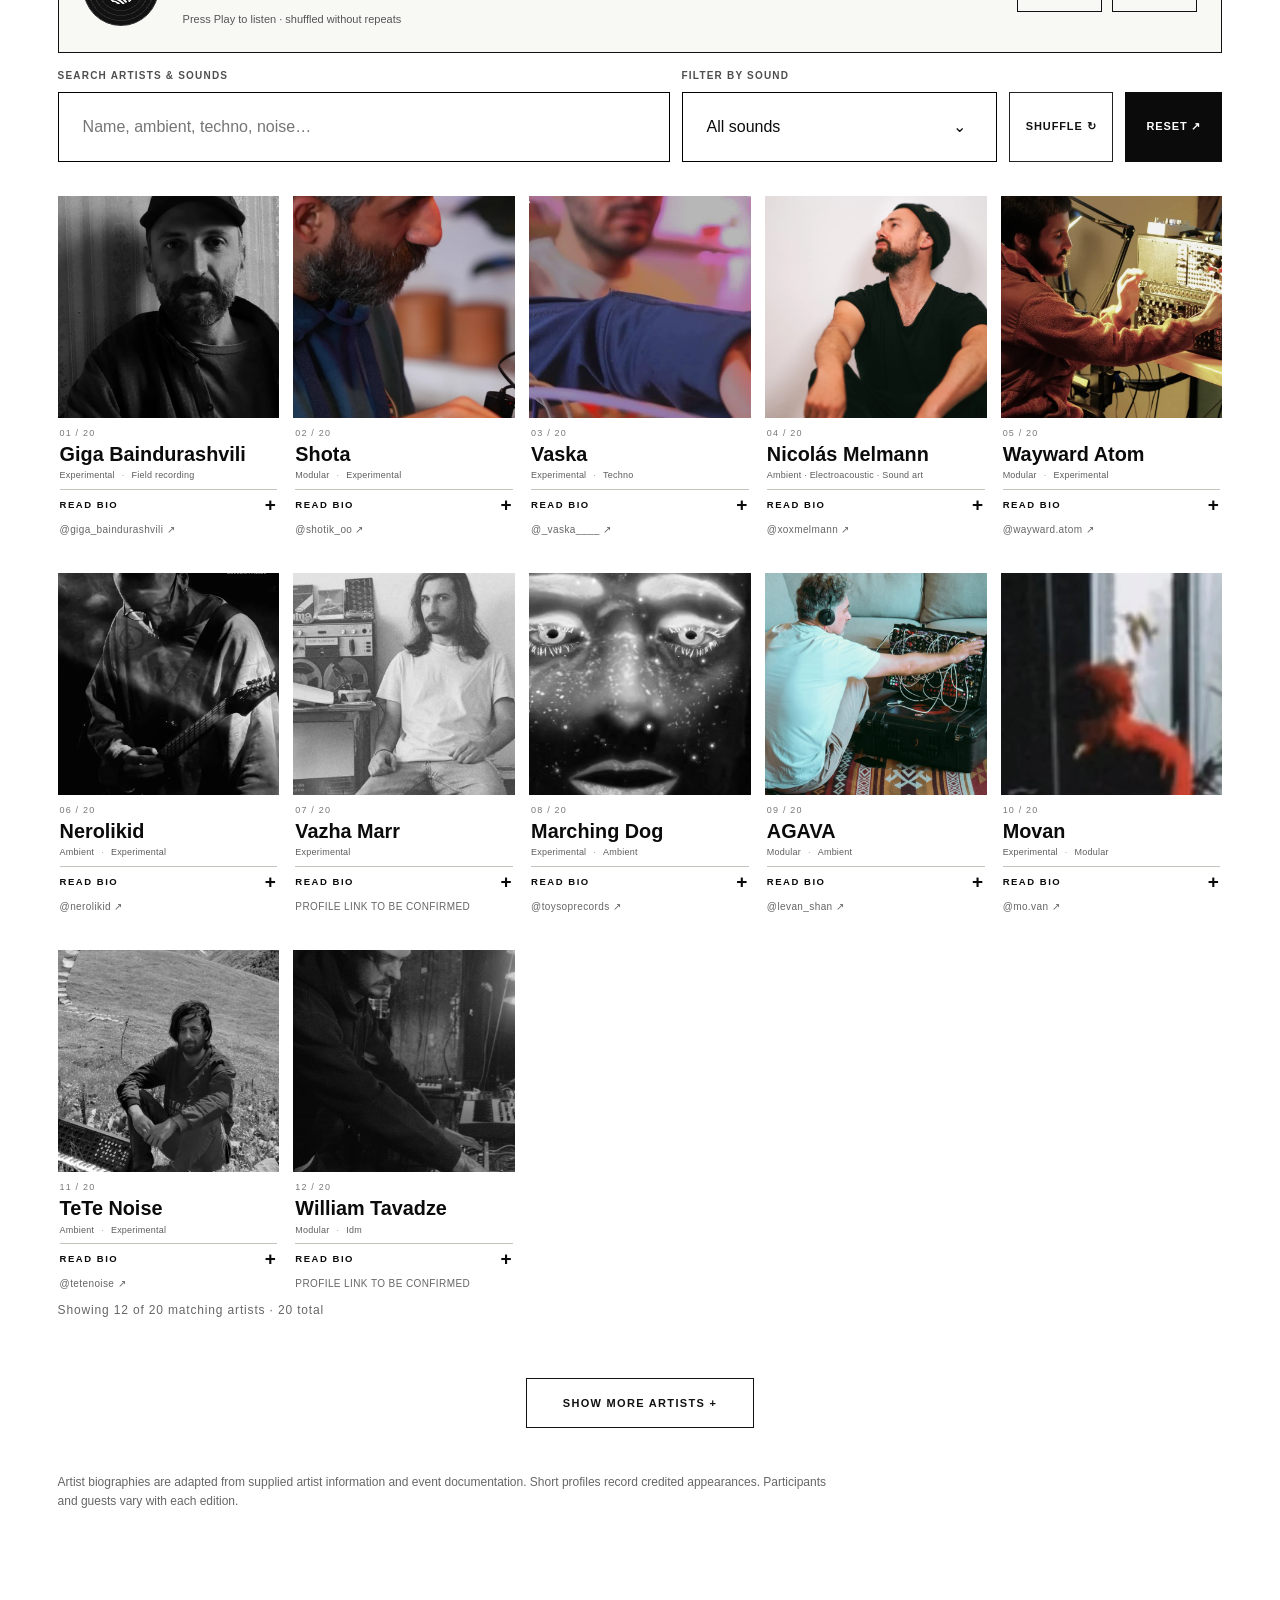
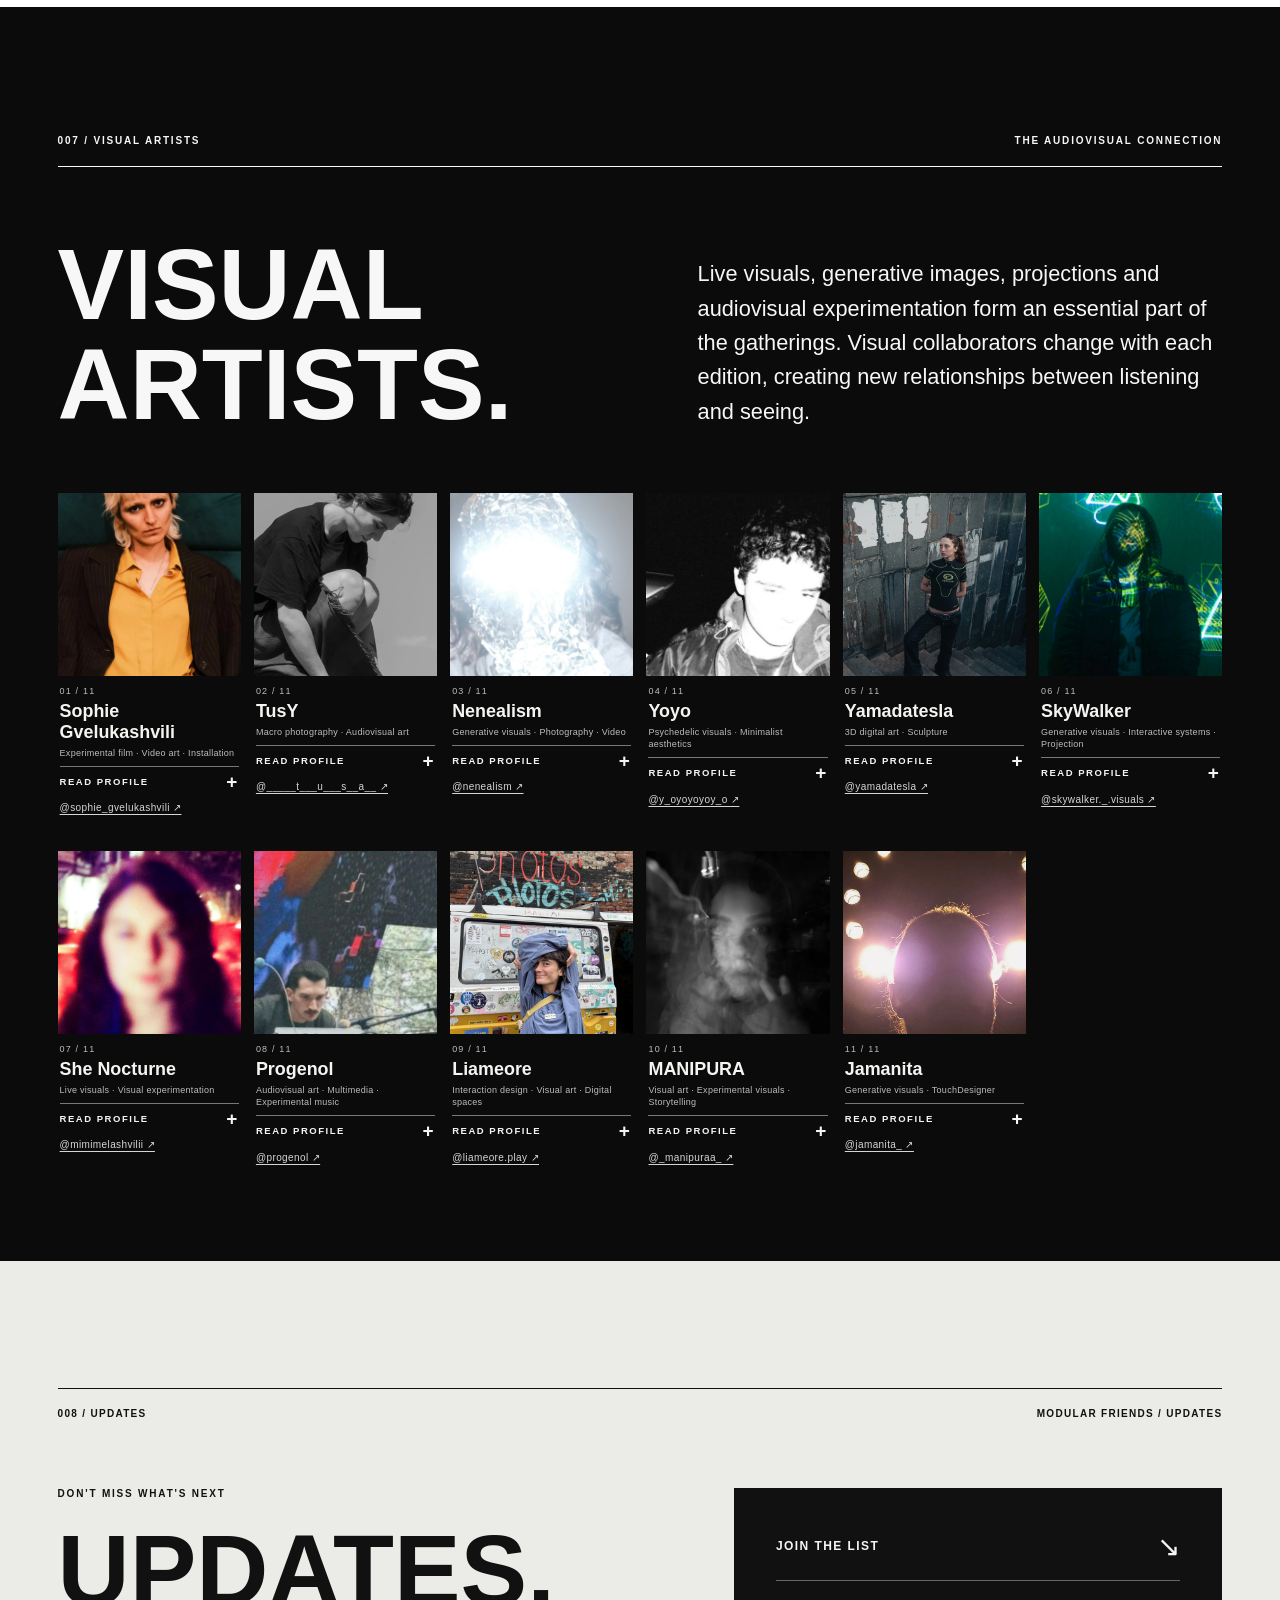
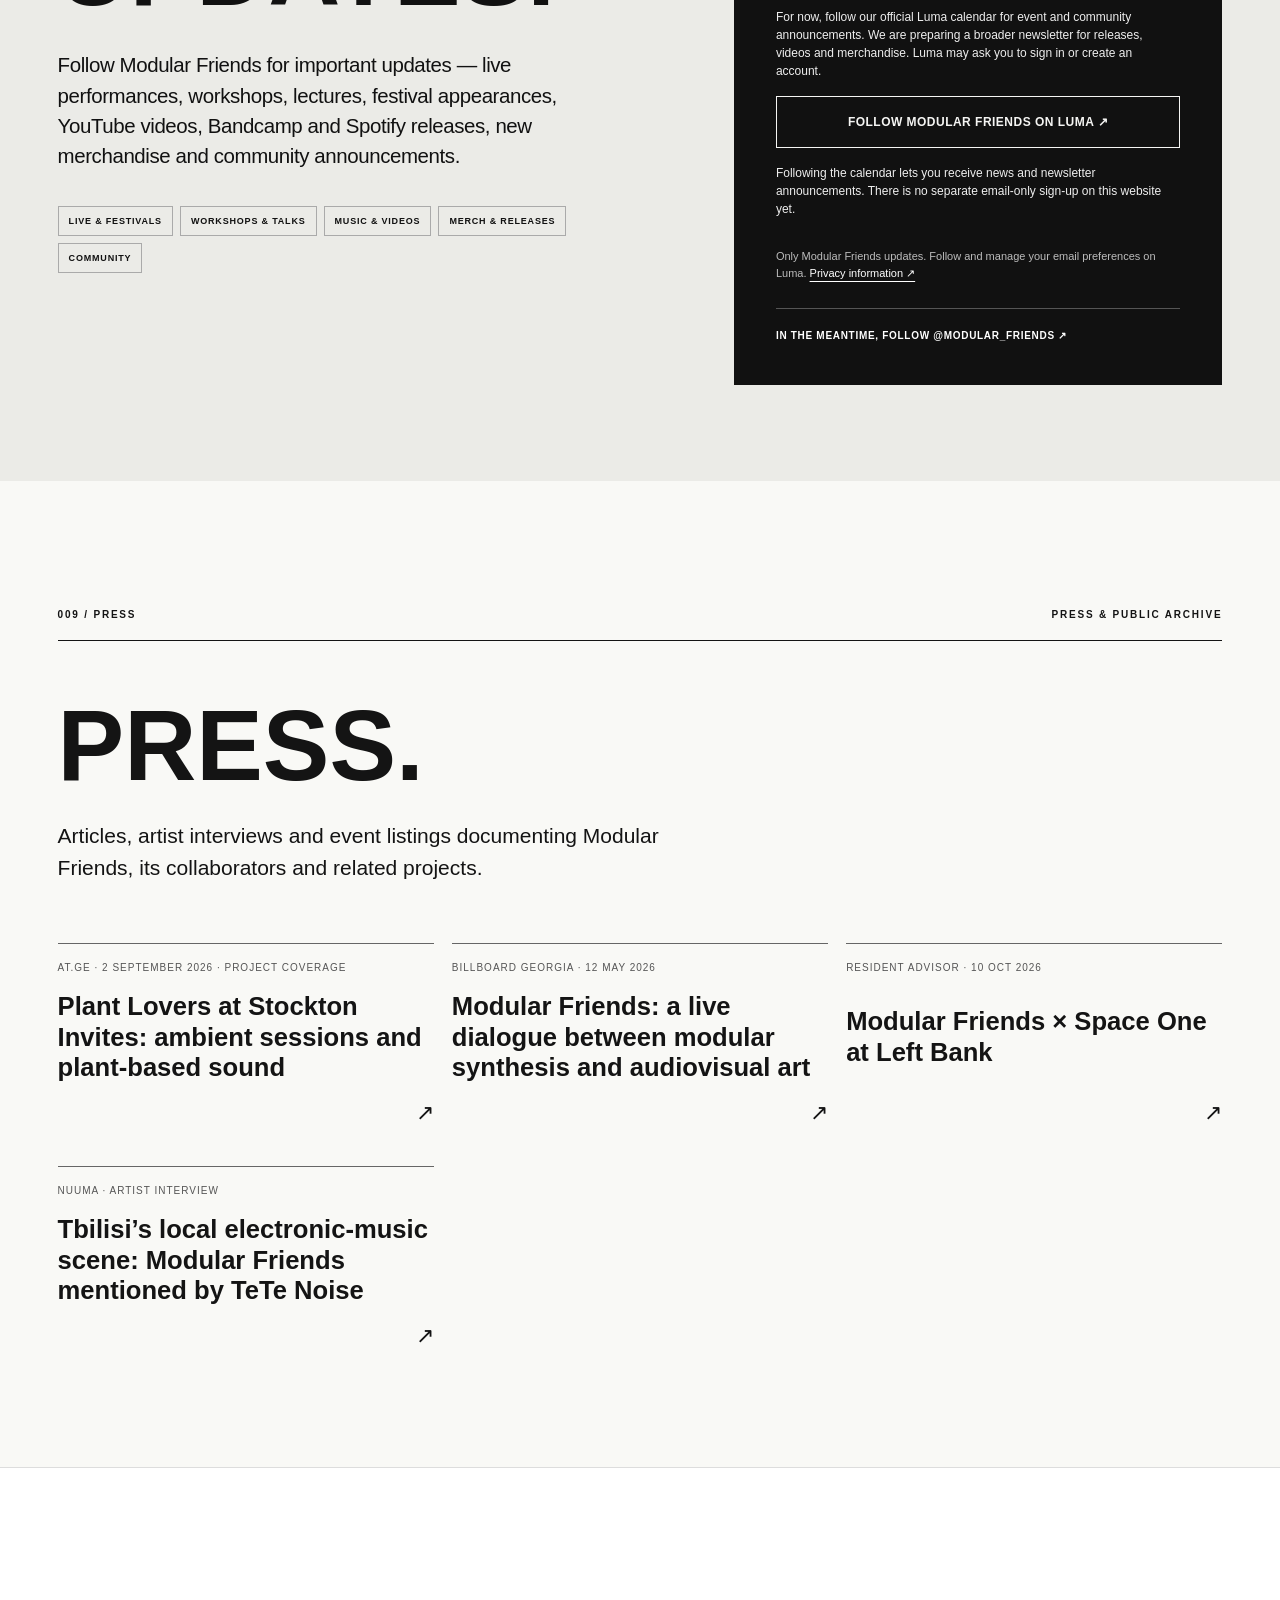
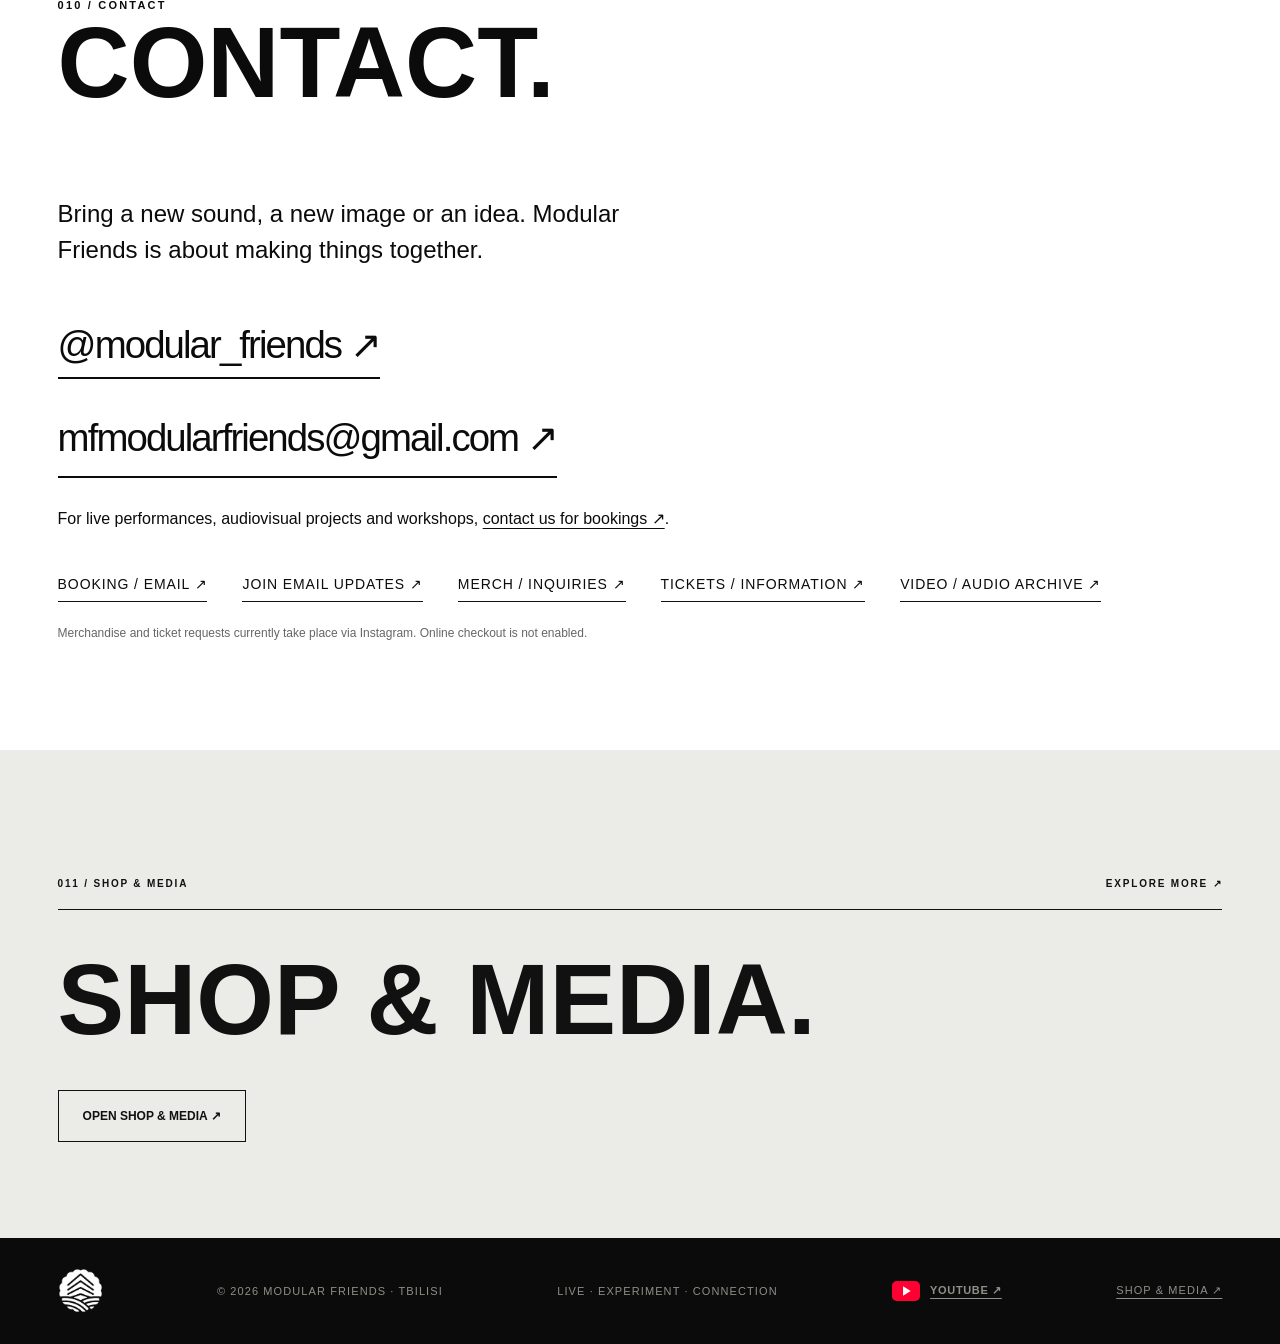
==== commit 6cc343e0: "Announce LIAMEORE audiovisual release in Upcoming alongside calendar" ====
--- a/index.html
+++ b/index.html
@@ -509,7 +509,21 @@
 @media(max-width:600px){#about.about-practice{padding-top:88px!important;padding-bottom:44px!important}#about .section-tag{align-items:flex-start}#about .section-tag span:last-child{max-width:135px;text-align:right;font-size:8px}#about .about-title{margin:24px 0}#about .about-overview{grid-template-columns:1fr;gap:26px}#about .about-copy{max-width:none}#about .about-photo img{aspect-ratio:1.9/1}#about .program-grid{margin-top:28px;gap:24px 18px}#about .program-card h3{font-size:20px}}
 </style>
 <link rel="stylesheet" href="radio/player.css?v=20261125-1"/><script defer src="radio/player.js?v=20261125-1"></script>
-<link rel="stylesheet" href="assets/event-archive.css?v=20261116"/></head><body>
+<link rel="stylesheet" href="assets/event-archive.css?v=20261116"/><style id="mf-upcoming-release">
+#upcoming .upcoming-release{display:grid;grid-template-columns:minmax(0,1fr) minmax(0,1fr);gap:40px;align-items:center;border-top:1px solid #aaa;padding:28px 0 32px;margin-top:24px}
+.upcoming-release-cover{display:block;position:relative;aspect-ratio:16/9;overflow:hidden;background:#111;color:white}
+.upcoming-release-cover img{display:block;width:100%;height:100%;object-fit:cover}
+.upcoming-release-play{position:absolute;left:50%;top:50%;transform:translate(-50%,-50%);display:grid;place-items:center;width:62px;height:62px;border:1px solid #fff;border-radius:50%;background:#111b;font-size:20px;padding-left:3px;transition:background .2s}
+.upcoming-release-cover:hover .upcoming-release-play{background:#111}
+#upcoming .upcoming-release-label{font-size:10px;font-weight:700;letter-spacing:.12em;margin:0 0 15px}
+#upcoming .upcoming-release h3{font-size:clamp(25px,3.2vw,44px);line-height:1.13;letter-spacing:-.035em;margin:0 0 16px}
+#upcoming .upcoming-release-description{font-size:15px;line-height:1.6;margin:0 0 18px;max-width:530px}
+#upcoming .upcoming-release-credits{font-size:11px;line-height:1.9;letter-spacing:.025em;margin:0 0 18px}
+.upcoming-release-credits a{text-underline-offset:3px}
+.upcoming-release-watch{display:inline-block;padding:12px 0;border-bottom:1px solid currentColor;font-size:11px;font-weight:750;letter-spacing:.07em}
+#upcoming .upcoming-calendar{margin-top:0;border-bottom:0;padding-bottom:0}
+@media(max-width:700px){#upcoming .upcoming-release{grid-template-columns:1fr;gap:23px;padding:24px 0}.upcoming-release-play{width:52px;height:52px}#upcoming .upcoming-release h3{font-size:29px}#upcoming .upcoming-release-description{font-size:14px}}
+</style></head><body>
 <a class="skip" href="#about">Skip to main content</a>
 <header class="top"><a class="brand" href="#top"><img alt="" src="assets/modular-friends-logo-white.png"/><span>MODULAR FRIENDS</span></a><button class="menu-toggle" type="button" aria-expanded="false" aria-controls="primaryNavigation">MENU +</button><nav id="primaryNavigation" aria-label="Primary"><a href="#about">ABOUT</a><a href="#upcoming">UPCOMING</a><a href="#events">EDITIONS</a><a href="#festival">PROJECTS</a><a href="#artists">SOUND ARTISTS</a><a href="#visuals">VISUAL ARTISTS</a><a href="#newsletter">UPDATES</a><a href="#coverage">PRESS</a><a href="#contact">CONTACT</a><a href="shop.html" rel="noopener noreferrer">SHOP &amp; MEDIA ↗</a></nav></header>
 <main id="top">
@@ -535,7 +549,10 @@
 <article class="program-card"><span class="program-no">04 / CONNECT</span><h3>People &amp; visuals</h3><p>Musicians and visual artists sharing ideas, experience and tools.</p></article>
 </div>
 </div></section>
-<section class="upcoming" id="upcoming"><div class="container"><div class="section-tag"><span>003 / UPCOMING</span><span>EVENTS &amp; ACTIVITIES</span></div><div class="upcoming-intro"><h2>UPCOMING.</h2><p>Upcoming events, live sets, workshops and listening sessions will appear here as soon as they are announced.</p></div><div aria-live="polite" class="upcoming-list" id="upcomingEventList"><div class="upcoming-event-layout" id="mf-meetup-dec5" data-event-end="2026-12-05T22:00:00+04:00"><figure class="random-fridays-poster"><a href="events/2026-12-05-meetup.html"><img src="assets/mf-meetup-2026-12-05.webp" alt="Modular Friends Meetup — Community and Jam Session, 5 December, 16:00, Plant Lovers, Niaghvari St. 4A" loading="lazy" width="1080" height="1350" style="object-fit:contain;background:#101010"/></a></figure><article class="upcoming-card"><div class="upcoming-main"><small>COMMUNITY &amp; JAM SESSION</small><h3>MODULAR FRIENDS<br/>MEETUP</h3><p class="upcoming-summary">An informal community gathering to explore modular synthesis, discover electronic instruments and connect with artists, followed by a collective live jam session.</p></div><aside class="upcoming-meta"><div><small>WHEN</small><p><time datetime="2026-12-05T16:00:00+04:00">5 December 2026 | 16:00</time></p></div><div><small>WHERE</small><p>Plant Lovers<br/>Niaghvari St. 4A, Tbilisi</p></div><div><small>SUPPORT</small><p>Donations are welcome. All donations support Modular Friends.</p></div><div class="upcoming-links"><a href="https://luma.com/afkx210b">FREE REGISTRATION ↗</a><a href="events/2026-12-05-meetup.html">FULL EVENT DETAILS ↗</a></div></aside></article></div><div class="upcoming-event-layout" id="suphevs-nov14" data-event-end="2026-11-14T23:00:00+04:00"><figure class="random-fridays-poster"><a href="events/2026-11-14-suphevs.html"><img src="assets/suphevs-2026-11-14-post-doors.jpg" alt="Modular Friends at Suphevs Bar, 14 November 2026. Doors open at 7 PM. Online tickets 10 GEL, at the door 15 GEL." loading="lazy" width="1080" height="1350"></a></figure><article class="upcoming-card upcoming-card-proposal"><div class="upcoming-main"><small>LIVE SETS &amp; VISUAL ART</small><h3>MODULAR FRIENDS<br>@ SUPHEVS</h3><p class="upcoming-summary">Live electronic music, modular synthesis and visual art.</p><div class="upcoming-lineup"><small>LIVE SETS</small><p>Nerolikid · Giga Baindurashvili · AGAVA<br>Spilled Ambiences · Wayward Atom</p></div><div class="upcoming-visuals"><small>VISUAL ARTISTS</small><p>Yoyoyoyo · Manipura</p></div></div><aside class="upcoming-meta"><div><small>WHEN</small><p><time datetime="2026-11-14T19:00:00+04:00">Saturday, 14 November 2026</time><br>Doors open at 7 PM</p></div><div><small>WHERE</small><p>Suphevs Bar<br>64 Dimitri Uznadze Street, Tbilisi</p></div><div><small>ENTRY</small><p>Online: 10 GEL<br>At the door: 15 GEL</p></div><div class="upcoming-links"><a href="https://ra.co/events/2574061">RESIDENT ADVISOR ↗</a><a href="events/2026-11-14-suphevs.html">FULL EVENT DETAILS ↗</a><a href="https://www.instagram.com/modular_friends/">TICKETS VIA INSTAGRAM ↗</a></div></aside></article></div></div><div class="upcoming-empty" id="upcomingEmpty" hidden><span aria-hidden="true" class="status-dot"></span><div><h3>NEXT ANNOUNCEMENT COMING SOON.</h3><p>No upcoming date has been published here yet. Follow our official Luma calendar for live performances, workshops, festivals and announcements.</p></div><a href="https://luma.com/modularfriends" rel="noopener noreferrer" target="_blank">FOLLOW THE CALENDAR ↗</a></div></div></section><section class="chap container editions-compact" id="events"><div class="section-tag"><span>004 / EDITIONS &amp; EVENTS</span><span>NO TWO SETS ALIKE / THE LIVE ARCHIVE</span></div><div class="archive-intro"><p>Live sessions, shared spaces and unrepeatable moments.</p><p>Numbered editions and other gatherings — in Georgia and beyond.</p></div><div class="archive-columns"><div class="archive-panel" aria-labelledby="editionArchive-title">
+<section class="upcoming" id="upcoming"><div class="container"><div class="section-tag"><span>003 / UPCOMING</span><span>EVENTS &amp; ACTIVITIES</span></div><div class="upcoming-intro"><h2>UPCOMING.</h2><p>New videos, community news and upcoming gatherings — the latest from Modular Friends.</p></div><div aria-live="polite" class="upcoming-list" id="upcomingEventList"><div class="upcoming-event-layout" id="mf-meetup-dec5" data-event-end="2026-12-05T22:00:00+04:00"><figure class="random-fridays-poster"><a href="events/2026-12-05-meetup.html"><img src="assets/mf-meetup-2026-12-05.webp" alt="Modular Friends Meetup — Community and Jam Session, 5 December, 16:00, Plant Lovers, Niaghvari St. 4A" loading="lazy" width="1080" height="1350" style="object-fit:contain;background:#101010"/></a></figure><article class="upcoming-card"><div class="upcoming-main"><small>COMMUNITY &amp; JAM SESSION</small><h3>MODULAR FRIENDS<br/>MEETUP</h3><p class="upcoming-summary">An informal community gathering to explore modular synthesis, discover electronic instruments and connect with artists, followed by a collective live jam session.</p></div><aside class="upcoming-meta"><div><small>WHEN</small><p><time datetime="2026-12-05T16:00:00+04:00">5 December 2026 | 16:00</time></p></div><div><small>WHERE</small><p>Plant Lovers<br/>Niaghvari St. 4A, Tbilisi</p></div><div><small>SUPPORT</small><p>Donations are welcome. All donations support Modular Friends.</p></div><div class="upcoming-links"><a href="https://luma.com/afkx210b">FREE REGISTRATION ↗</a><a href="events/2026-12-05-meetup.html">FULL EVENT DETAILS ↗</a></div></aside></article></div><div class="upcoming-event-layout" id="suphevs-nov14" data-event-end="2026-11-14T23:00:00+04:00"><figure class="random-fridays-poster"><a href="events/2026-11-14-suphevs.html"><img src="assets/suphevs-2026-11-14-post-doors.jpg" alt="Modular Friends at Suphevs Bar, 14 November 2026. Doors open at 7 PM. Online tickets 10 GEL, at the door 15 GEL." loading="lazy" width="1080" height="1350"></a></figure><article class="upcoming-card upcoming-card-proposal"><div class="upcoming-main"><small>LIVE SETS &amp; VISUAL ART</small><h3>MODULAR FRIENDS<br>@ SUPHEVS</h3><p class="upcoming-summary">Live electronic music, modular synthesis and visual art.</p><div class="upcoming-lineup"><small>LIVE SETS</small><p>Nerolikid · Giga Baindurashvili · AGAVA<br>Spilled Ambiences · Wayward Atom</p></div><div class="upcoming-visuals"><small>VISUAL ARTISTS</small><p>Yoyoyoyo · Manipura</p></div></div><aside class="upcoming-meta"><div><small>WHEN</small><p><time datetime="2026-11-14T19:00:00+04:00">Saturday, 14 November 2026</time><br>Doors open at 7 PM</p></div><div><small>WHERE</small><p>Suphevs Bar<br>64 Dimitri Uznadze Street, Tbilisi</p></div><div><small>ENTRY</small><p>Online: 10 GEL<br>At the door: 15 GEL</p></div><div class="upcoming-links"><a href="https://ra.co/events/2574061">RESIDENT ADVISOR ↗</a><a href="events/2026-11-14-suphevs.html">FULL EVENT DETAILS ↗</a><a href="https://www.instagram.com/modular_friends/">TICKETS VIA INSTAGRAM ↗</a></div></aside></article></div></div><article class="upcoming-release" aria-labelledby="latest-release-title">
+<a class="upcoming-release-cover" href="https://www.youtube.com/watch?v=pX8Eu15SmY8" target="_blank" rel="noopener noreferrer" aria-label="Watch LIAMEORE — Masa Trippin × AGAVA — Rec Session on YouTube"><img src="https://i.ytimg.com/vi/pX8Eu15SmY8/hqdefault.jpg" alt="Video still from LIAMEORE — Masa Trippin × AGAVA — Rec Session" loading="lazy" width="480" height="360"/><span class="upcoming-release-play" aria-hidden="true">▶</span></a>
+<div class="upcoming-release-copy"><p class="upcoming-release-label">NEW VIDEO / OUT NOW</p><h3 id="latest-release-title">LIAMEORE<br/>Masa Trippin × AGAVA</h3><p class="upcoming-release-description">A new audiovisual collaboration, now on YouTube. LIAMEORE’s visuals meet a recording session by Masa Trippin and AGAVA.</p><p class="upcoming-release-credits">VISUALS — <a href="https://www.instagram.com/liameore.play/">LIAMEORE</a><br/>SOUND — <a href="https://www.instagram.com/zamasatrippin/">Masa Trippin</a> × <a href="https://www.instagram.com/levan_shan/">AGAVA</a></p><a class="upcoming-release-watch" href="https://www.youtube.com/watch?v=pX8Eu15SmY8" target="_blank" rel="noopener noreferrer">WATCH ON YOUTUBE ↗</a></div>
+</article><div class="upcoming-empty upcoming-calendar"><span aria-hidden="true" class="status-dot"></span><div><h3>STAY IN THE LOOP.</h3><p>Follow our official calendar for live performances, community gatherings, workshops and new announcements.</p></div><a href="https://luma.com/modularfriends" rel="noopener noreferrer" target="_blank">FOLLOW THE CALENDAR ↗</a></div></div></section><section class="chap container editions-compact" id="events"><div class="section-tag"><span>004 / EDITIONS &amp; EVENTS</span><span>NO TWO SETS ALIKE / THE LIVE ARCHIVE</span></div><div class="archive-intro"><p>Live sessions, shared spaces and unrepeatable moments.</p><p>Numbered editions and other gatherings — in Georgia and beyond.</p></div><div class="archive-columns"><div class="archive-panel" aria-labelledby="editionArchive-title">
     <div class="archive-panel-heading"><h2 id="editionArchive-title">EDITIONS.</h2><span>14 / LIVE ARCHIVE</span></div>
     <article class="archive-feature" id="archive-mf-014"><figure class="archive-poster"><button type="button" class="gallery-open" aria-label="Enlarge poster: MF-014" data-gallery-src="assets/event-archive/mf-014.webp" data-gallery-alt="MF-014 event poster or documentation"><img src="assets/event-archive/mf-014.webp" alt="MF-014 — Event poster / original Instagram cover" loading="lazy" decoding="async"/></button><figcaption><span>MF-014 / ARCHIVE</span></figcaption></figure><div class="archive-feature-copy"><p class="edition-card-date">2026-10-23</p><h3>MF-014</h3><p class="archive-venue">Plant Lovers · Tbilisi, Georgia</p><p class="archive-description">An open modular jam with live sound and visual art.</p><ul class="archive-lineup" aria-label="Artists"><li>AGAVA</li><li>Spilled Ambiences</li><li>Masa Trippin</li><li>Shota</li><li>Nerolikid</li></ul><p class="archive-visuals">VISUALS — Yoyoyoyo; MANIPURA</p><div class="archive-sources"><a href="https://www.instagram.com/modular_friends/p/DeyZslKjQWU/">Instagram announcement / documentation ↗</a></div></div></article>
     <details class="editions-archive" id="editionArchive"><summary><span class="editions-show-more">SHOW MORE EDITIONS +</span><span class="editions-show-less">SHOW FEWER EDITIONS −</span><span class="editions-archive-count">13 EARLIER</span></summary><div class="edition-archive-content"><div class="archive-entry-list"><details class="edition-card archive-entry" id="archive-mf-013"><summary><span class="archive-thumb"><img src="assets/event-archive/mf-013.webp" alt="MF-013 — Event poster / original Instagram cover" loading="lazy" decoding="async"/></span><span class="archive-card-copy"><span class="edition-card-date">2026-09-27</span><strong>MF-013</strong><span class="archive-venue">Dedaena Park / City Hikers · Tbilisi, Georgia</span><span class="edition-card-open">VIEW ACTIVITY +</span></span></summary><div class="edition-card-body"><p class="archive-description">Live sets and a collective modular jam hosted by City Hikers. Artwork: TUSA.</p><ul class="archive-lineup" aria-label="Artists"><li>Masa Trippin</li><li>Spilled Ambiences</li><li>Nerolikid × Giga Baindurashvili</li><li>Tetso_2.4 Hz</li><li>AGAVA</li><li>Shota</li><li>collective modular jam</li></ul><p class="archive-visuals">VISUALS — Nenealism; Yoyoyoyo; She Nocturne / Mimi Melashvili; Liameore</p><div class="archive-sources"><a href="https://www.instagram.com/modular_friends/p/DdQnSx_tXD9/">Instagram announcement / documentation ↗</a></div><a class="archive-full-poster" href="assets/event-archive/mf-013.webp">VIEW FULL POSTER / PHOTO ↗</a></div></details><details class="edition-card archive-entry" id="archive-mf-012"><summary><span class="archive-thumb"><img src="assets/event-archive/mf-012.webp" alt="MF-012 — Event poster / original Instagram cover" loading="lazy" decoding="async"/></span><span class="archive-card-copy"><span class="edition-card-date">2026-08-23</span><strong>MF-012</strong><span class="archive-venue">Plant Lovers · Tbilisi, Georgia</span><span class="edition-card-open">VIEW ACTIVITY +</span></span></summary><div class="edition-card-body"><p class="archive-description">An intimate guest performance by Nicolás Melmann, live sets and a modular jam.</p><ul class="archive-lineup" aria-label="Artists"><li>Nicolás Melmann</li><li>Shota</li><li>Wayward Atom</li><li>Vaska</li><li>Spilled Ambiences</li><li>AGAVA</li></ul><p class="archive-visuals">VISUALS — Nenealism; She Nocturne; Yamadatesla</p><div class="archive-sources"><a href="https://www.instagram.com/modular_friends/p/DcIdHIIDSBm/">Instagram announcement / documentation ↗</a></div><a class="archive-full-poster" href="assets/event-archive/mf-012.webp">VIEW FULL POSTER / PHOTO ↗</a></div></details><details class="edition-card archive-entry" id="archive-mf-011"><summary><span class="archive-thumb"><img src="assets/event-archive/mf-011.webp" alt="MF-011 — Event poster / original Instagram cover" loading="lazy" decoding="async"/></span><span class="archive-card-copy"><span class="edition-card-date">2026-05-17</span><strong>MF-011</strong><span class="archive-venue">Synthesia Lab · Tbilisi, Georgia</span><span class="edition-card-open">VIEW ACTIVITY +</span></span></summary><div class="edition-card-body"><p class="archive-description">A daytime meeting of live modular synthesis and audiovisual art, with individual performances and a collective jam.</p><ul class="archive-lineup" aria-label="Artists"><li>Nerolikid / Giga Baindurashvili, William Tavadze, Lado Barnovi, Vaska, TeTe / Tetso / Vazha Marr, Masa Trippin / Shota / Wrong Fingers, AGAVA / Wayward Atom / Spilled Ambiences, Eddie Strxm, Marching Dog (jam), Tamarma (jam)</li></ul><p class="archive-visuals">VISUALS — Skywalker, TusY, Progenol, Nenealism, Jamanita, Yoyo, She Nocturne, Sophie Gvelukashvili</p><div class="archive-sources"><a href="https://www.instagram.com/modular_friends/p/DYMObfRDTFD/">Instagram announcement / documentation ↗</a></div><a class="archive-full-poster" href="assets/event-archive/mf-011.webp">VIEW FULL POSTER / PHOTO ↗</a></div></details><details class="edition-card archive-entry" id="archive-mf-010"><summary><span class="archive-thumb"><img src="assets/event-archive/mf-010.webp" alt="MF-010 — Original event documentation" loading="lazy" decoding="async"/></span><span class="archive-card-copy"><span class="edition-card-date">2026-04-26</span><strong>MF-010</strong><span class="archive-venue">Bubble Bar / Afisha Terrace · Batumi, Georgia</span><span class="edition-card-open">VIEW ACTIVITY +</span></span></summary><div class="edition-card-body"><p class="archive-description">An improvised ambient live session on the terrace.</p><ul class="archive-lineup" aria-label="Artists"><li>AGAVA</li><li>Spilled Ambiences</li><li>Wayward Atom</li></ul><div class="archive-sources"><a href="https://www.instagram.com/bemyguest.project/p/DX3yIJ2jBrl/">Instagram announcement / documentation ↗</a><a href="https://www.instagram.com/spilled_ambiences/reel/DX9NRZFMjKW/">Instagram announcement / documentation ↗</a></div><a class="archive-full-poster" href="assets/event-archive/mf-010.webp">VIEW FULL POSTER / PHOTO ↗</a></div></details><details class="edition-card archive-entry" id="archive-mf-009"><summary><span class="archive-thumb"><img src="assets/event-archive/mf-009.webp" alt="MF-009 — Event poster / original Instagram cover" loading="lazy" decoding="async"/></span><span class="archive-card-copy"><span class="edition-card-date">2026-04 · exact day not confirmed</span><strong>MF-009</strong><span class="archive-venue">ABSEA Studio / ABSEA Radio · Batumi, Georgia</span><span class="edition-card-open">VIEW ACTIVITY +</span></span></summary><div class="edition-card-body"><p class="archive-description">A live modular session recorded at ABSEA Studio for ABSEA Radio. Media: Artemis.</p><ul class="archive-lineup" aria-label="Artists"><li>AGAVA</li><li>Spilled Ambiences</li><li>Wayward Atom</li></ul><div class="archive-sources"><a href="https://www.instagram.com/levan_shan/reel/DXTi1IHDBRS/">Instagram announcement / documentation ↗</a></div><a class="archive-full-poster" href="assets/event-archive/mf-009.webp">VIEW FULL POSTER / PHOTO ↗</a></div></details><details class="edition-card archive-entry" id="archive-mf-008"><summary><span class="archive-thumb"><img src="assets/event-archive/mf-008.webp" alt="MF-008 — Original event documentation" loading="lazy" decoding="async"/></span><span class="archive-card-copy"><span class="edition-card-date">2026-04 · exact day not confirmed</span><strong>MF-008</strong><span class="archive-venue">1905 Community · Batumi, Georgia</span><span class="edition-card-open">VIEW ACTIVITY +</span></span></summary><div class="edition-card-body"><p class="archive-description">A shared live modular performance hosted by 1905 Community.</p><ul class="archive-lineup" aria-label="Artists"><li>AGAVA</li><li>Spilled Ambiences</li><li>Wayward Atom</li></ul><div class="archive-sources"><a href="https://www.instagram.com/levan_shan/reel/DXGel3tDKjd/">Instagram announcement / documentation ↗</a><a href="https://www.instagram.com/levan_shan/reel/DXGel3tDKjd/">Instagram announcement / documentation ↗</a></div><a class="archive-full-poster" href="assets/event-archive/mf-008.webp">VIEW FULL POSTER / PHOTO ↗</a></div></details><details class="edition-card archive-entry" id="archive-mf-007"><summary><span class="archive-thumb"><img src="assets/event-archive/mf-007.webp" alt="MF-007 — Original event documentation" loading="lazy" decoding="async"/></span><span class="archive-card-copy"><span class="edition-card-date">2026-03-14</span><strong>MF-007</strong><span class="archive-venue">UZU House · Tbilisi, Georgia</span><span class="edition-card-open">VIEW ACTIVITY +</span></span></summary><div class="edition-card-body"><p class="archive-description">An evening of modular improvisation at UZU House. Documentation also credits Raman Solnczew; media by Lisa Hyphy.</p><ul class="archive-lineup" aria-label="Artists"><li>Shota</li><li>Masa Trippin</li><li>Tetso</li><li>TeTe Noise</li><li>Giga Baindurashvili</li><li>Vaska</li><li>Ben Wheeler</li><li>Wayward Atom</li></ul><div class="archive-sources"><a href="https://www.instagram.com/levan_shan/reel/DV0SRvwjEE7/">Instagram announcement / documentation ↗</a><a href="https://www.instagram.com/levan_shan/reel/DW1RNjSjHb1/">Instagram announcement / documentation ↗</a></div><a class="archive-full-poster" href="assets/event-archive/mf-007.webp">VIEW FULL POSTER / PHOTO ↗</a></div></details><details class="edition-card archive-entry" id="archive-mf-006"><summary><span class="archive-thumb"><img src="assets/event-archive/mf-006.webp" alt="MF-006 — Event poster / original Instagram cover" loading="lazy" decoding="async"/></span><span class="archive-card-copy"><span class="edition-card-date">2026-02-27</span><strong>MF-006</strong><span class="archive-venue">Plant Lovers · Tbilisi, Georgia</span><span class="edition-card-open">VIEW ACTIVITY +</span></span></summary><div class="edition-card-body"><p class="archive-description">Guest artists and modular performances at Plant Lovers. Artwork: Levanama.</p><ul class="archive-lineup" aria-label="Artists"><li>Mo.Van</li><li>Progenol</li><li>Masa Trippin</li><li>AGAVA</li></ul><div class="archive-sources"><a href="https://www.instagram.com/levan_shan/reel/DVIw8XkDLrE/">Instagram announcement / documentation ↗</a></div><a class="archive-full-poster" href="assets/event-archive/mf-006.webp">VIEW FULL POSTER / PHOTO ↗</a></div></details><details class="edition-card archive-entry" id="archive-mf-005"><summary><span class="archive-thumb"><img src="assets/event-archive/mf-005.webp" alt="MF-005 — Event poster / original Instagram cover" loading="lazy" decoding="async"/></span><span class="archive-card-copy"><span class="edition-card-date">2026-02-20</span><strong>MF-005</strong><span class="archive-venue">Plant Lovers · Tbilisi, Georgia</span><span class="edition-card-open">VIEW ACTIVITY +</span></span></summary><div class="edition-card-body"><p class="archive-description">Ambient and experimental live sets followed by a shared jam. Wayward Atom is also credited in the performance documentation.</p><ul class="archive-lineup" aria-label="Artists"><li>Tetso</li><li>Giga Baindurashvili</li><li>Spilled Ambiences</li><li>Nerolikid</li><li>AGAVA</li><li>Wayward Atom</li></ul><div class="archive-sources"><a href="https://www.instagram.com/levan_shan/reel/DUzr_sbDIOL/">Instagram announcement / documentation ↗</a><a href="https://www.instagram.com/levan_shan/reel/DVLBjl5DDeq/">Instagram announcement / documentation ↗</a></div><a class="archive-full-poster" href="assets/event-archive/mf-005.webp">VIEW FULL POSTER / PHOTO ↗</a></div></details><details class="edition-card archive-entry" id="archive-mf-004"><summary><span class="archive-thumb"><img src="assets/event-archive/mf-004.webp" alt="MF-004 — Event poster / original Instagram cover" loading="lazy" decoding="async"/></span><span class="archive-card-copy"><span class="edition-card-date">2026-02-13</span><strong>MF-004</strong><span class="archive-venue">Plant Lovers · Tbilisi, Georgia</span><span class="edition-card-open">VIEW ACTIVITY +</span></span></summary><div class="edition-card-body"><p class="archive-description">Live performances and a modular jam. Artwork: Levanama.</p><ul class="archive-lineup" aria-label="Artists"><li>Lado Barnovi</li><li>Wayward Atom</li><li>Masa Trippin</li><li>AGAVA</li><li>Shota</li><li>Vaska</li></ul><div class="archive-sources"><a href="https://www.instagram.com/levan_shan/reel/DUiVxp6DHUq/">Instagram announcement / documentation ↗</a></div><a class="archive-full-poster" href="assets/event-archive/mf-004.webp">VIEW FULL POSTER / PHOTO ↗</a></div></details><details class="edition-card archive-entry" id="archive-mf-003"><summary><span class="archive-thumb"><img src="assets/event-archive/mf-003.webp" alt="MF-003 — Event poster / original Instagram cover" loading="lazy" decoding="async"/></span><span class="archive-card-copy"><span class="edition-card-date">2026-02-06</span><strong>MF-003</strong><span class="archive-venue">Plant Lovers · Tbilisi, Georgia</span><span class="edition-card-open">VIEW ACTIVITY +</span></span></summary><div class="edition-card-body"><p class="archive-description">An ambient and improvised jam session with friends. Line-up compiled from the announcement and its poster.</p><ul class="archive-lineup" aria-label="Artists"><li>Nerolikid</li><li>TeTe Noise</li><li>Oleksandr Demyanenko</li><li>Shota</li><li>Wrong Fingers</li><li>Giga Baindurashvili</li><li>Wayward Atom</li><li>Masa Trippin</li><li>AGAVA</li></ul><div class="archive-sources"><a href="https://www.instagram.com/levan_shan/reel/DUNRbN-jJ9h/">Instagram announcement / documentation ↗</a></div><a class="archive-full-poster" href="assets/event-archive/mf-003.webp">VIEW FULL POSTER / PHOTO ↗</a></div></details><details class="edition-card archive-entry" id="archive-mf-002"><summary><span class="archive-thumb"><img src="assets/event-archive/mf-002.webp" alt="MF-002 — Event poster / original Instagram cover" loading="lazy" decoding="async"/></span><span class="archive-card-copy"><span class="edition-card-date">2026-01-30</span><strong>MF-002</strong><span class="archive-venue">Plant Lovers · Tbilisi, Georgia</span><span class="edition-card-open">VIEW ACTIVITY +</span></span></summary><div class="edition-card-body"><p class="archive-description">An evening of modular improvisation and deep listening. Artwork: Levanama.</p><ul class="archive-lineup" aria-label="Artists"><li>Wayward Atom</li><li>Masa Trippin</li><li>Wrong Fingers</li><li>Shota</li><li>AGAVA</li><li>Tetso</li></ul><div class="archive-sources"><a href="https://www.instagram.com/levan_shan/reel/DT7cG6UjByK/">Instagram announcement / documentation ↗</a></div><a class="archive-full-poster" href="assets/event-archive/mf-002.webp">VIEW FULL POSTER / PHOTO ↗</a></div></details><details class="edition-card archive-entry" id="archive-mf-001"><summary><span class="archive-thumb"><img src="assets/event-archive/mf-001.webp" alt="MF-001 — Event poster / original Instagram cover" loading="lazy" decoding="async"/></span><span class="archive-card-copy"><span class="edition-card-date">2026-01-16</span><strong>MF-001</strong><span class="archive-venue">Plant Lovers · Tbilisi, Georgia</span><span class="edition-card-open">VIEW ACTIVITY +</span></span></summary><div class="edition-card-body"><p class="archive-description">The first numbered Modular Friends gathering: live modular performance and a shared jam.</p><ul class="archive-lineup" aria-label="Artists"><li>Wrong Fingers</li><li>Shota</li><li>William Rader</li><li>Marching Dog / Levan Javakhishvili</li><li>AGAVA</li><li>Tetso</li></ul><div class="archive-sources"><a href="https://www.instagram.com/plantloverstbilisi/reel/DTewTukDJmn/">Instagram announcement / documentation ↗</a><a href="https://www.instagram.com/levan_shan/reel/DTipOa5DJdj/">Instagram announcement / documentation ↗</a></div><a class="archive-full-poster" href="assets/event-archive/mf-001.webp">VIEW FULL POSTER / PHOTO ↗</a></div></details></div><div class="edition-documentation" id="gallery"><div class="edition-documentation-head"><h3>SELECTED DOCUMENTATION</h3><p>Moments from across the archive.</p></div><div class="edition-photo-grid">
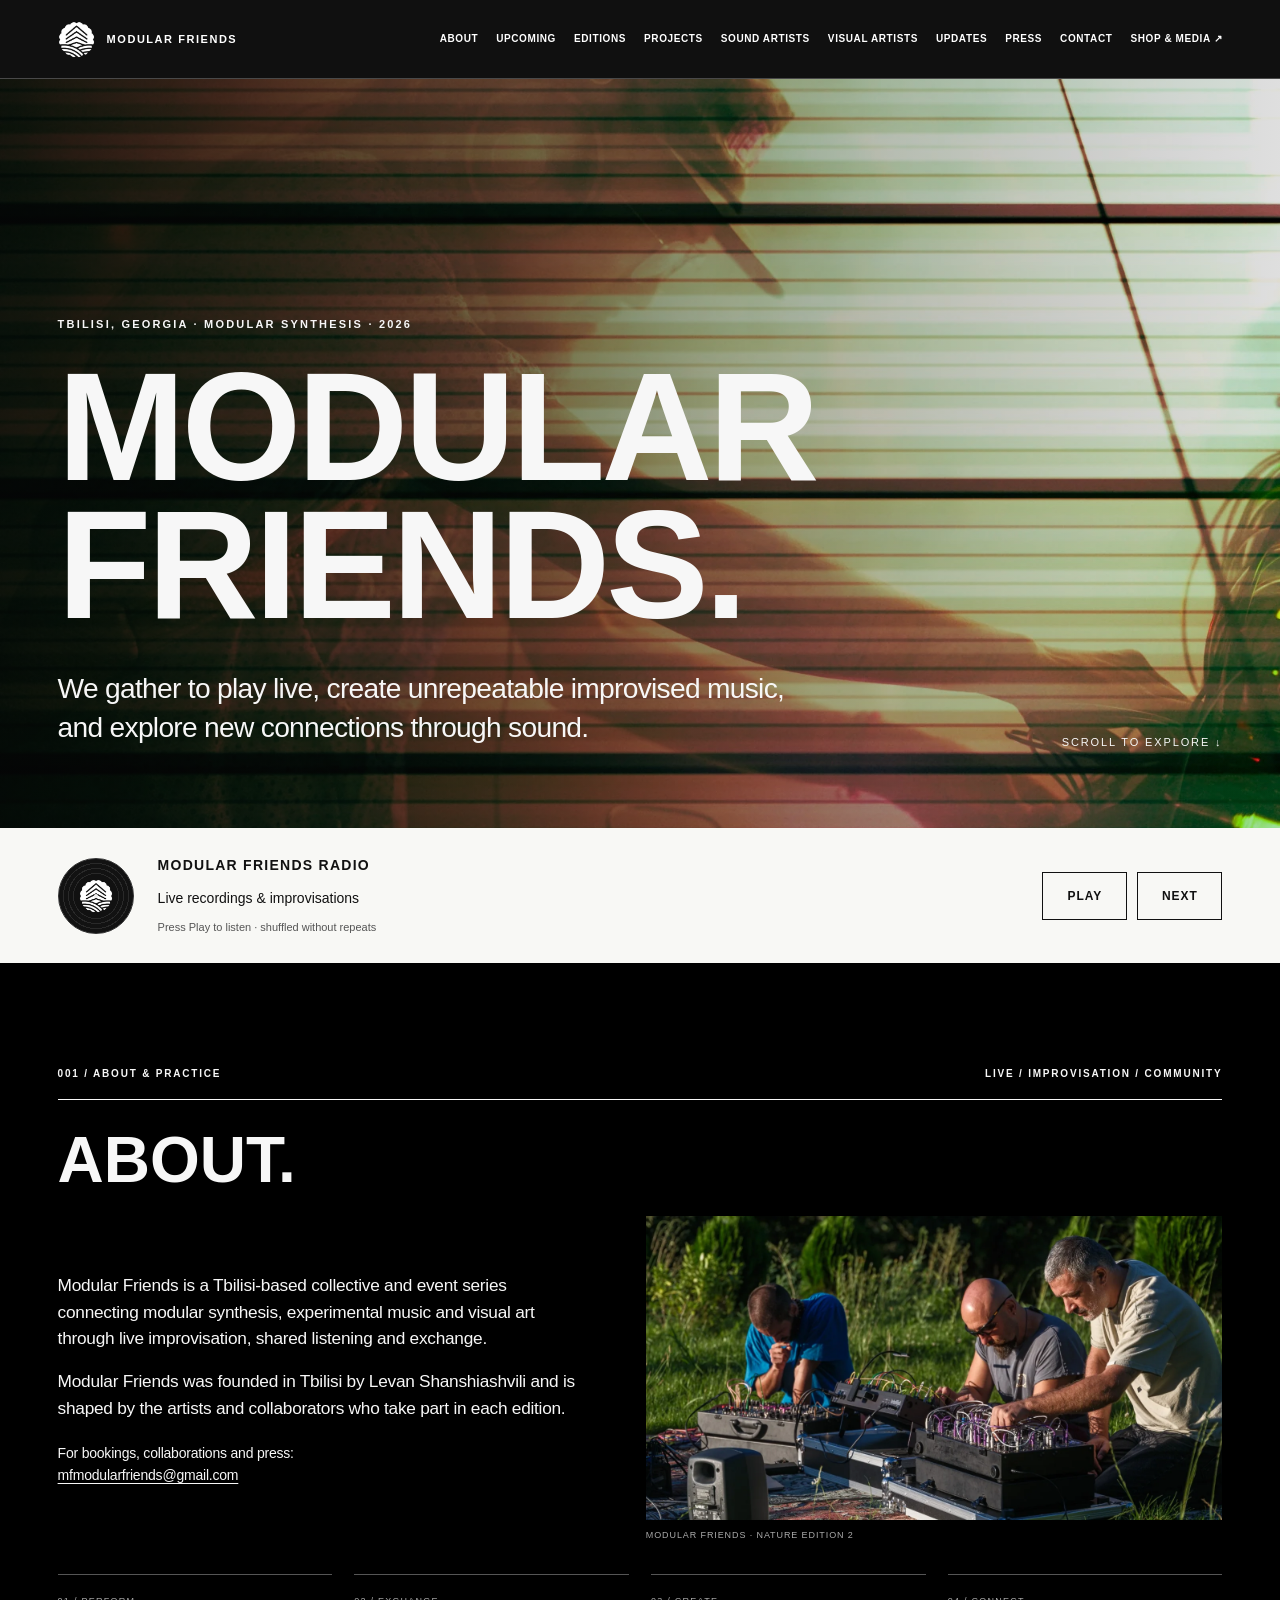
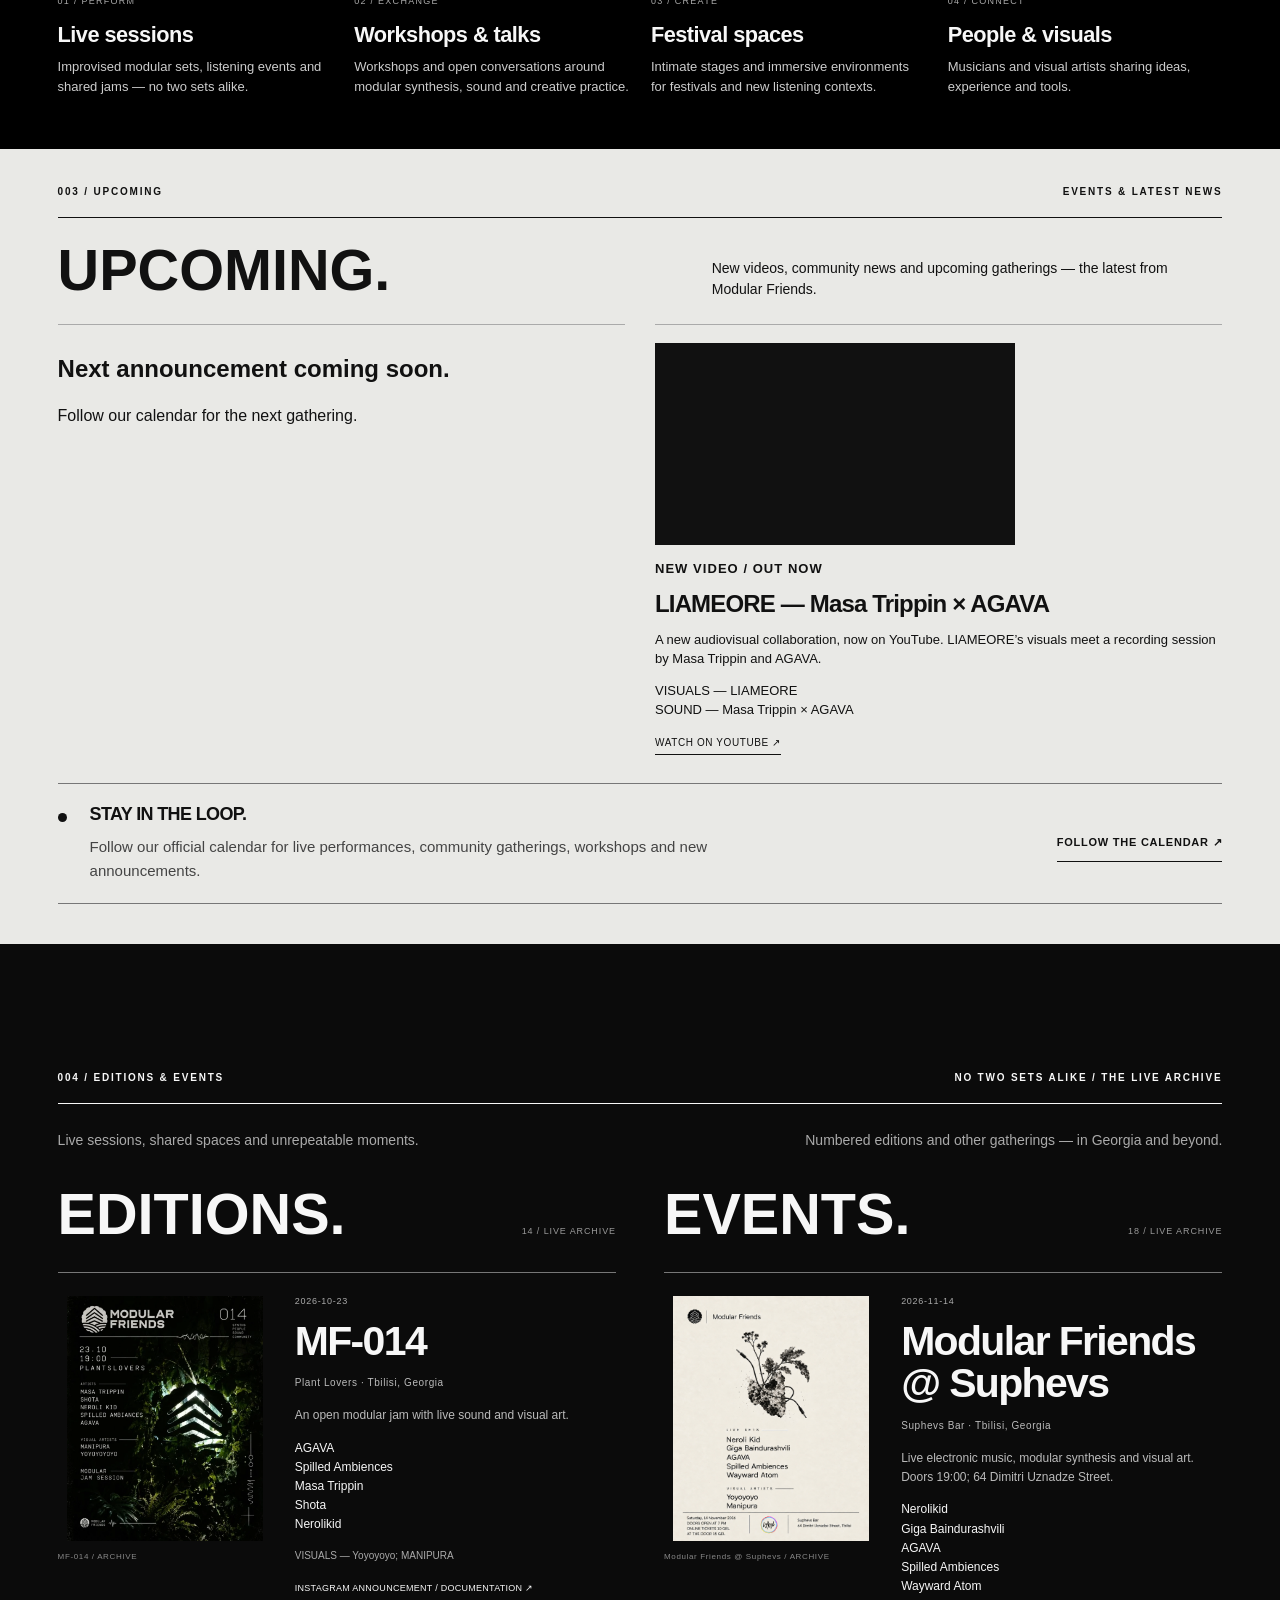
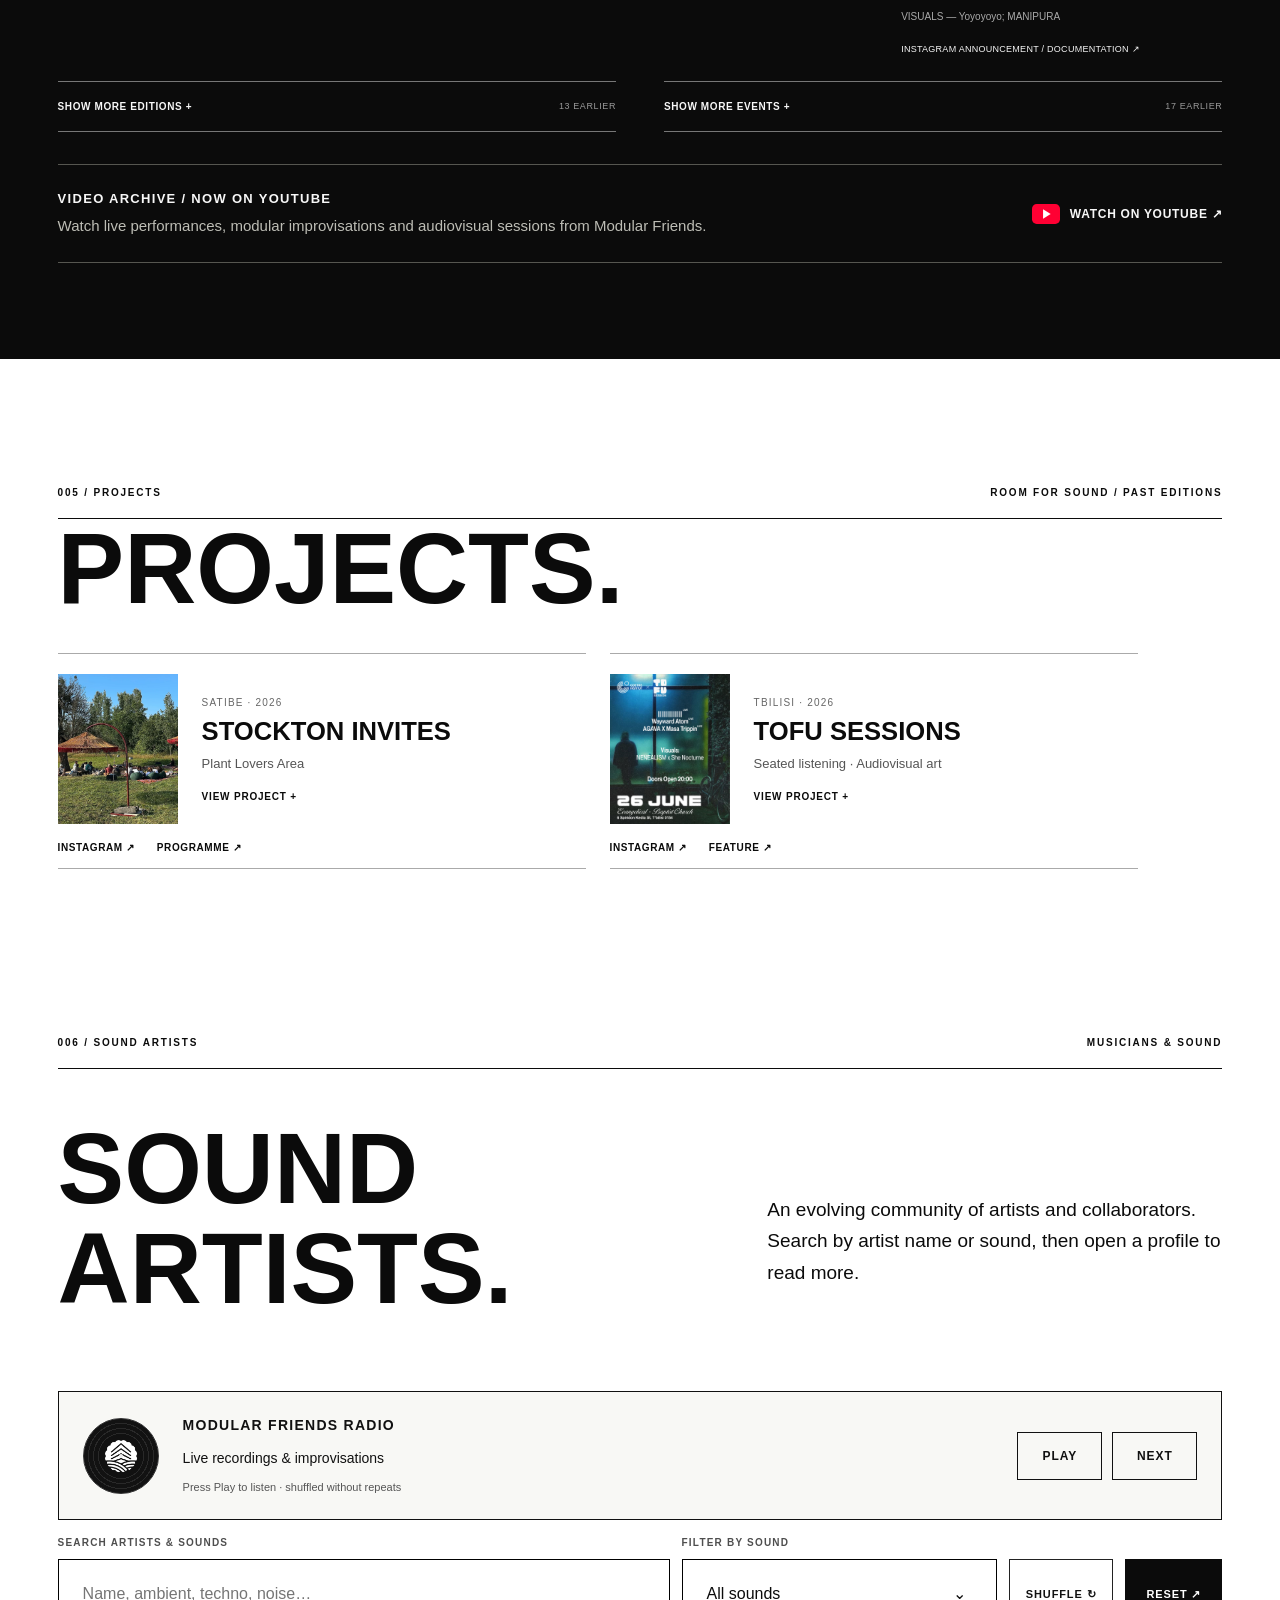
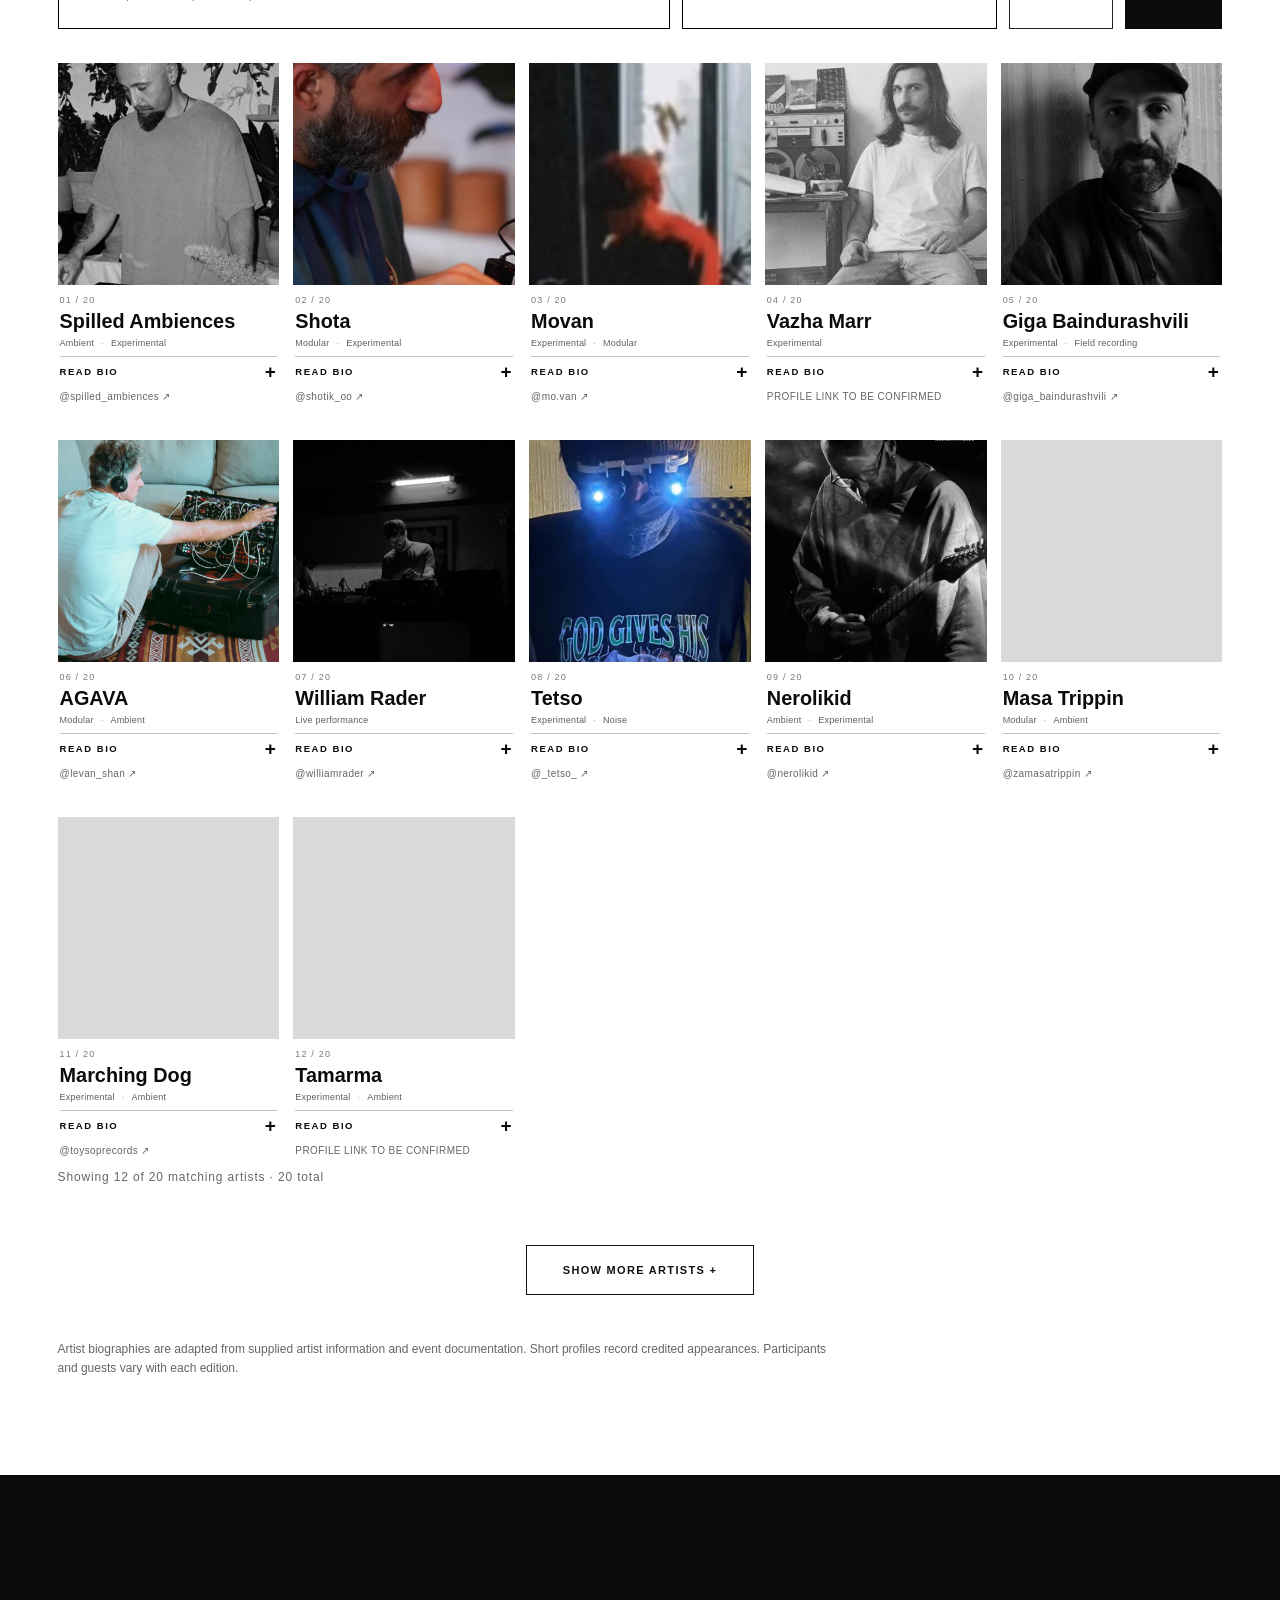
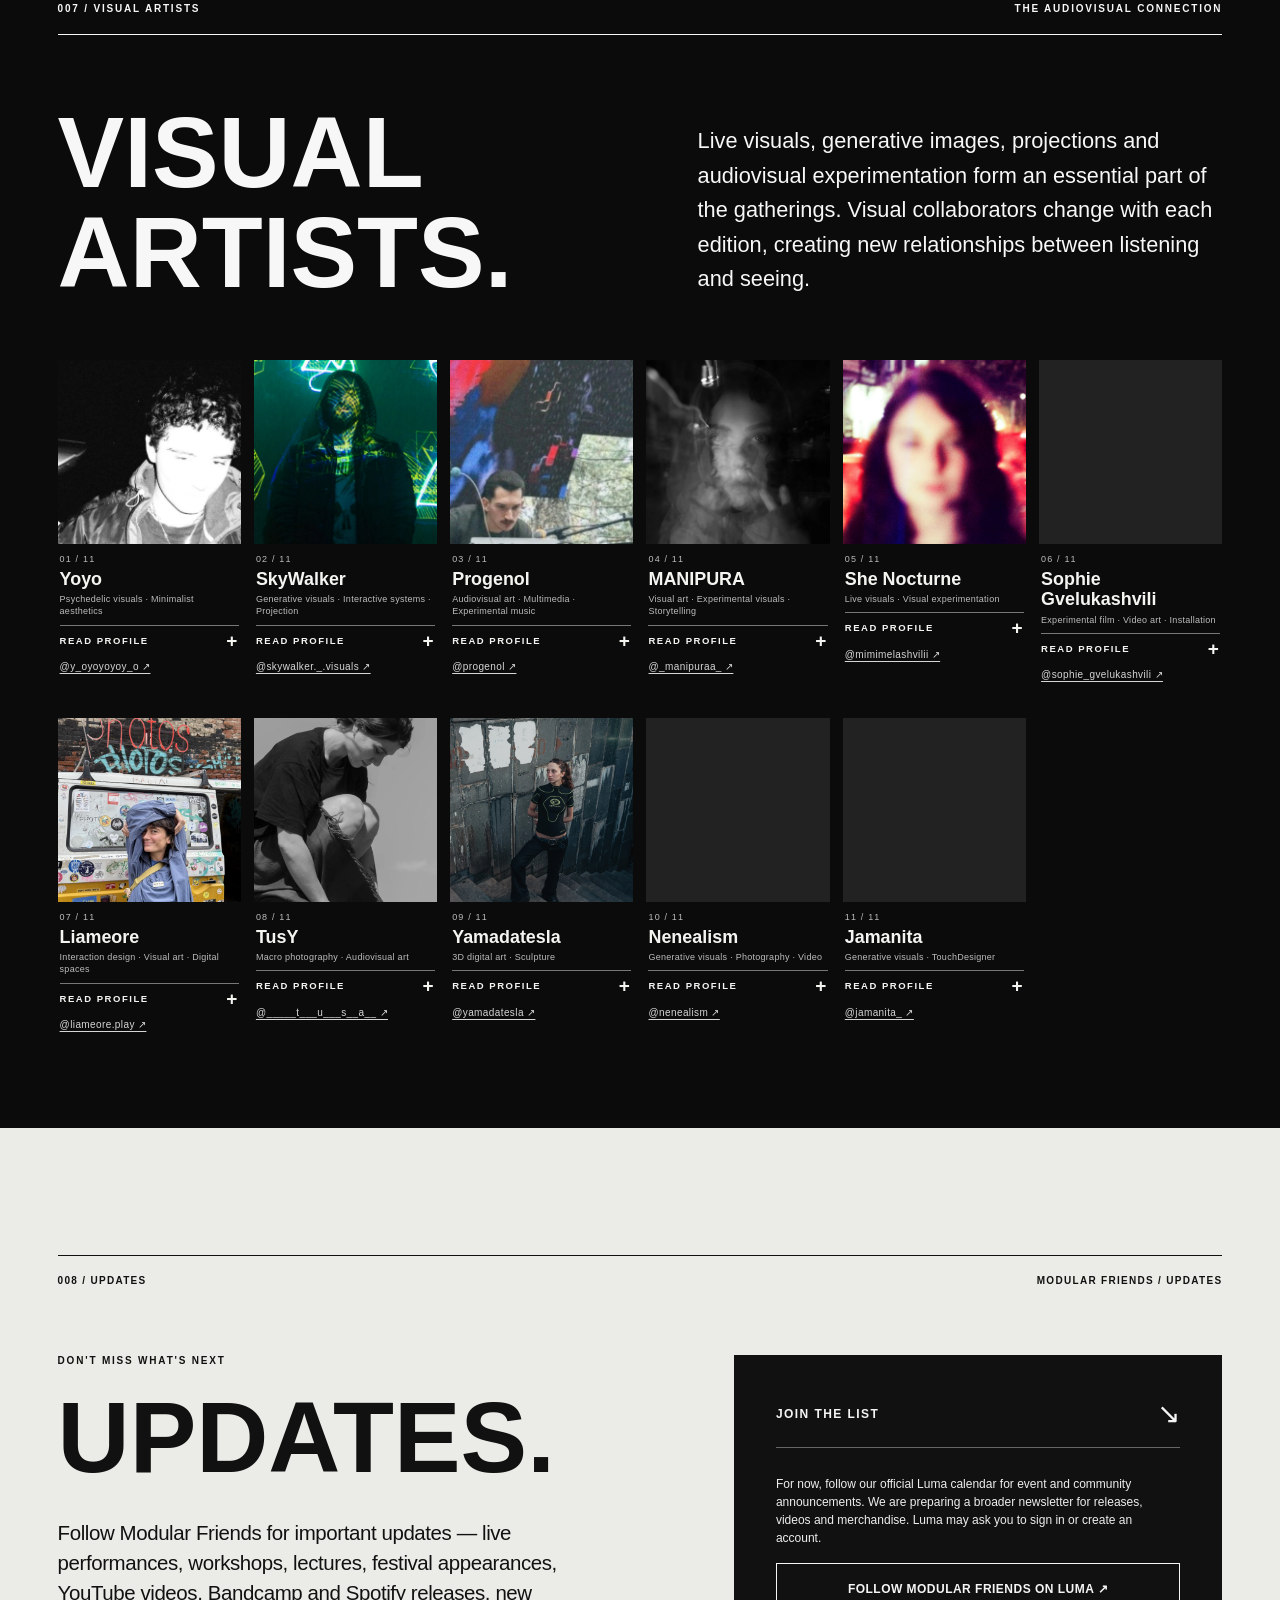
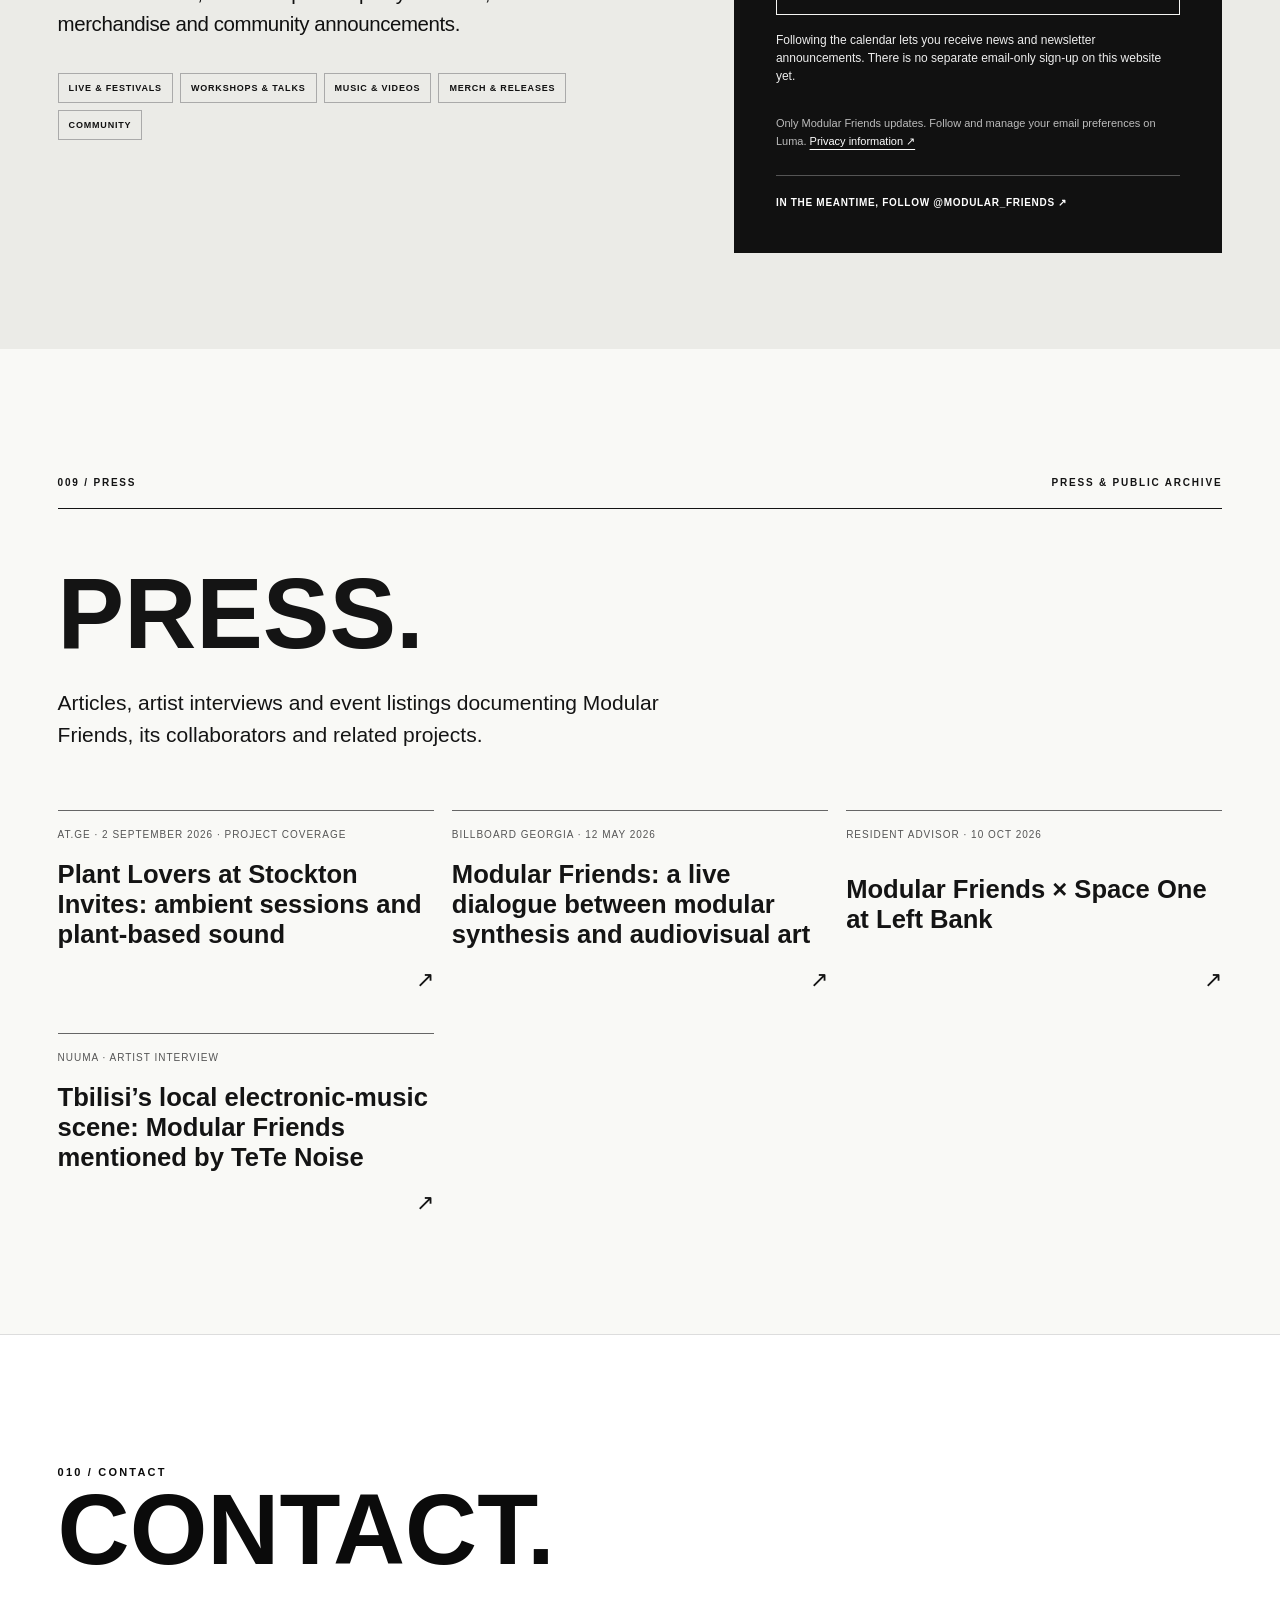
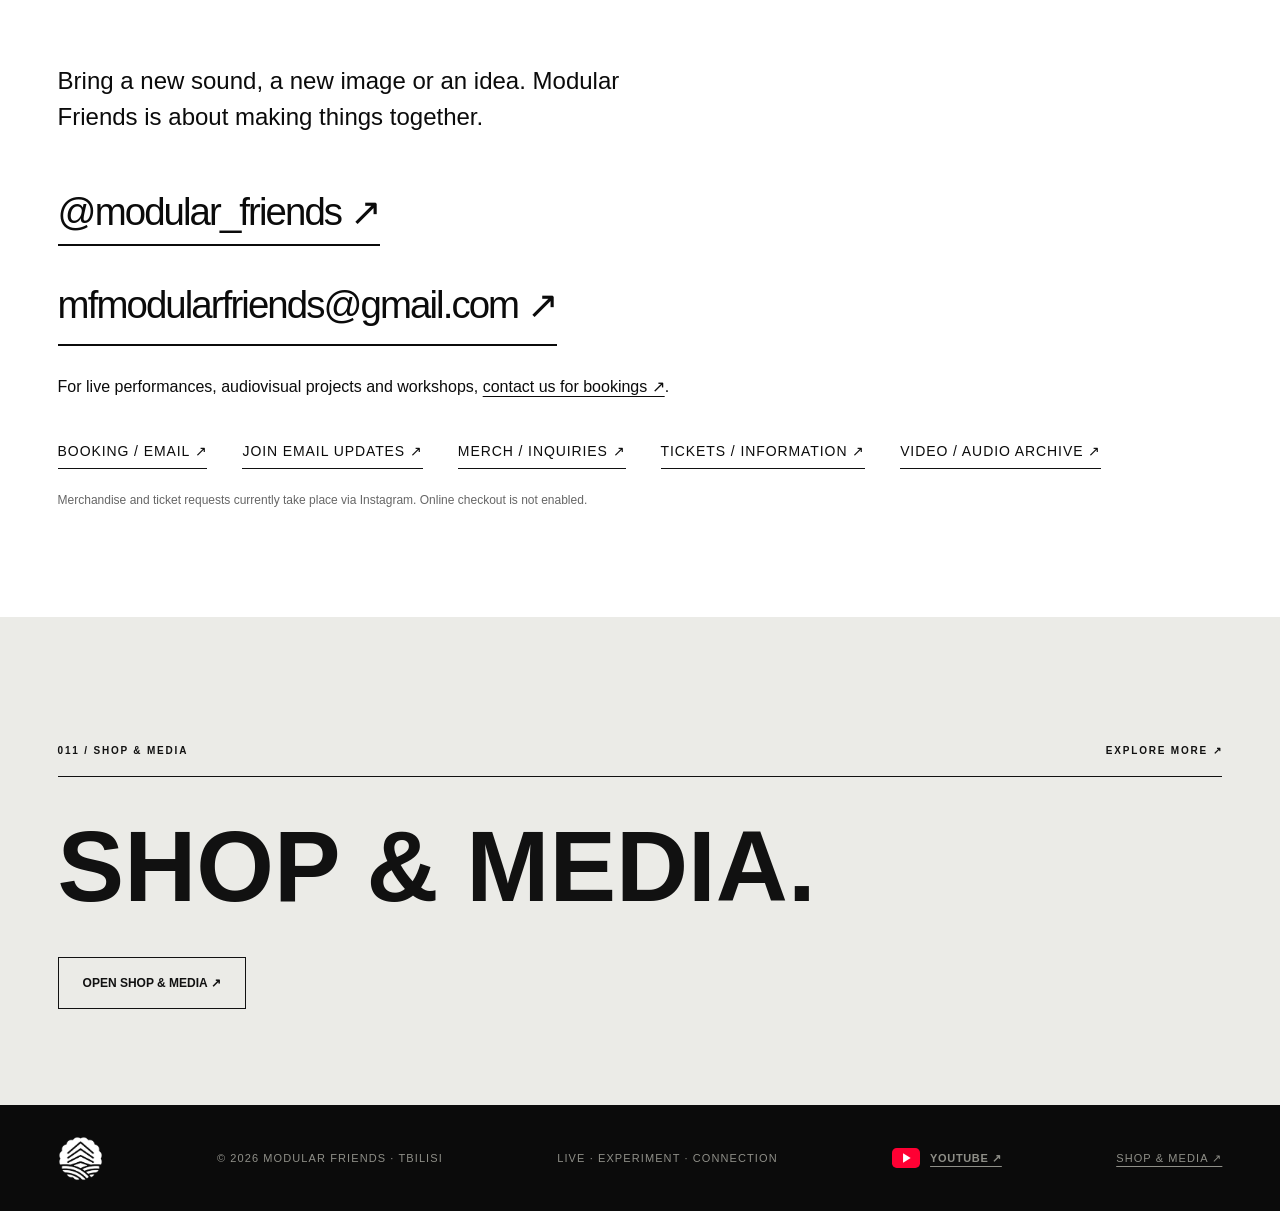
==== commit a6a86b8e: "Unify compact news, free Meetup registration and verified content lifecycle" ====
--- a/index.html
+++ b/index.html
@@ -509,21 +509,8 @@
 @media(max-width:600px){#about.about-practice{padding-top:88px!important;padding-bottom:44px!important}#about .section-tag{align-items:flex-start}#about .section-tag span:last-child{max-width:135px;text-align:right;font-size:8px}#about .about-title{margin:24px 0}#about .about-overview{grid-template-columns:1fr;gap:26px}#about .about-copy{max-width:none}#about .about-photo img{aspect-ratio:1.9/1}#about .program-grid{margin-top:28px;gap:24px 18px}#about .program-card h3{font-size:20px}}
 </style>
 <link rel="stylesheet" href="radio/player.css?v=20261125-1"/><script defer src="radio/player.js?v=20261125-1"></script>
-<link rel="stylesheet" href="assets/event-archive.css?v=20261116"/><style id="mf-upcoming-release">
-#upcoming .upcoming-release{display:grid;grid-template-columns:minmax(0,1fr) minmax(0,1fr);gap:40px;align-items:center;border-top:1px solid #aaa;padding:28px 0 32px;margin-top:24px}
-.upcoming-release-cover{display:block;position:relative;aspect-ratio:16/9;overflow:hidden;background:#111;color:white}
-.upcoming-release-cover img{display:block;width:100%;height:100%;object-fit:cover}
-.upcoming-release-play{position:absolute;left:50%;top:50%;transform:translate(-50%,-50%);display:grid;place-items:center;width:62px;height:62px;border:1px solid #fff;border-radius:50%;background:#111b;font-size:20px;padding-left:3px;transition:background .2s}
-.upcoming-release-cover:hover .upcoming-release-play{background:#111}
-#upcoming .upcoming-release-label{font-size:10px;font-weight:700;letter-spacing:.12em;margin:0 0 15px}
-#upcoming .upcoming-release h3{font-size:clamp(25px,3.2vw,44px);line-height:1.13;letter-spacing:-.035em;margin:0 0 16px}
-#upcoming .upcoming-release-description{font-size:15px;line-height:1.6;margin:0 0 18px;max-width:530px}
-#upcoming .upcoming-release-credits{font-size:11px;line-height:1.9;letter-spacing:.025em;margin:0 0 18px}
-.upcoming-release-credits a{text-underline-offset:3px}
-.upcoming-release-watch{display:inline-block;padding:12px 0;border-bottom:1px solid currentColor;font-size:11px;font-weight:750;letter-spacing:.07em}
-#upcoming .upcoming-calendar{margin-top:0;border-bottom:0;padding-bottom:0}
-@media(max-width:700px){#upcoming .upcoming-release{grid-template-columns:1fr;gap:23px;padding:24px 0}.upcoming-release-play{width:52px;height:52px}#upcoming .upcoming-release h3{font-size:29px}#upcoming .upcoming-release-description{font-size:14px}}
-</style></head><body>
+<link rel="stylesheet" href="assets/event-archive.css?v=20261116"/><link rel="stylesheet" href="assets/site-updates.css?v=20261128"/>
+</head><body>
 <a class="skip" href="#about">Skip to main content</a>
 <header class="top"><a class="brand" href="#top"><img alt="" src="assets/modular-friends-logo-white.png"/><span>MODULAR FRIENDS</span></a><button class="menu-toggle" type="button" aria-expanded="false" aria-controls="primaryNavigation">MENU +</button><nav id="primaryNavigation" aria-label="Primary"><a href="#about">ABOUT</a><a href="#upcoming">UPCOMING</a><a href="#events">EDITIONS</a><a href="#festival">PROJECTS</a><a href="#artists">SOUND ARTISTS</a><a href="#visuals">VISUAL ARTISTS</a><a href="#newsletter">UPDATES</a><a href="#coverage">PRESS</a><a href="#contact">CONTACT</a><a href="shop.html" rel="noopener noreferrer">SHOP &amp; MEDIA ↗</a></nav></header>
 <main id="top">
@@ -549,10 +536,7 @@
 <article class="program-card"><span class="program-no">04 / CONNECT</span><h3>People &amp; visuals</h3><p>Musicians and visual artists sharing ideas, experience and tools.</p></article>
 </div>
 </div></section>
-<section class="upcoming" id="upcoming"><div class="container"><div class="section-tag"><span>003 / UPCOMING</span><span>EVENTS &amp; ACTIVITIES</span></div><div class="upcoming-intro"><h2>UPCOMING.</h2><p>New videos, community news and upcoming gatherings — the latest from Modular Friends.</p></div><div aria-live="polite" class="upcoming-list" id="upcomingEventList"><div class="upcoming-event-layout" id="mf-meetup-dec5" data-event-end="2026-12-05T22:00:00+04:00"><figure class="random-fridays-poster"><a href="events/2026-12-05-meetup.html"><img src="assets/mf-meetup-2026-12-05.webp" alt="Modular Friends Meetup — Community and Jam Session, 5 December, 16:00, Plant Lovers, Niaghvari St. 4A" loading="lazy" width="1080" height="1350" style="object-fit:contain;background:#101010"/></a></figure><article class="upcoming-card"><div class="upcoming-main"><small>COMMUNITY &amp; JAM SESSION</small><h3>MODULAR FRIENDS<br/>MEETUP</h3><p class="upcoming-summary">An informal community gathering to explore modular synthesis, discover electronic instruments and connect with artists, followed by a collective live jam session.</p></div><aside class="upcoming-meta"><div><small>WHEN</small><p><time datetime="2026-12-05T16:00:00+04:00">5 December 2026 | 16:00</time></p></div><div><small>WHERE</small><p>Plant Lovers<br/>Niaghvari St. 4A, Tbilisi</p></div><div><small>SUPPORT</small><p>Donations are welcome. All donations support Modular Friends.</p></div><div class="upcoming-links"><a href="https://luma.com/afkx210b">FREE REGISTRATION ↗</a><a href="events/2026-12-05-meetup.html">FULL EVENT DETAILS ↗</a></div></aside></article></div><div class="upcoming-event-layout" id="suphevs-nov14" data-event-end="2026-11-14T23:00:00+04:00"><figure class="random-fridays-poster"><a href="events/2026-11-14-suphevs.html"><img src="assets/suphevs-2026-11-14-post-doors.jpg" alt="Modular Friends at Suphevs Bar, 14 November 2026. Doors open at 7 PM. Online tickets 10 GEL, at the door 15 GEL." loading="lazy" width="1080" height="1350"></a></figure><article class="upcoming-card upcoming-card-proposal"><div class="upcoming-main"><small>LIVE SETS &amp; VISUAL ART</small><h3>MODULAR FRIENDS<br>@ SUPHEVS</h3><p class="upcoming-summary">Live electronic music, modular synthesis and visual art.</p><div class="upcoming-lineup"><small>LIVE SETS</small><p>Nerolikid · Giga Baindurashvili · AGAVA<br>Spilled Ambiences · Wayward Atom</p></div><div class="upcoming-visuals"><small>VISUAL ARTISTS</small><p>Yoyoyoyo · Manipura</p></div></div><aside class="upcoming-meta"><div><small>WHEN</small><p><time datetime="2026-11-14T19:00:00+04:00">Saturday, 14 November 2026</time><br>Doors open at 7 PM</p></div><div><small>WHERE</small><p>Suphevs Bar<br>64 Dimitri Uznadze Street, Tbilisi</p></div><div><small>ENTRY</small><p>Online: 10 GEL<br>At the door: 15 GEL</p></div><div class="upcoming-links"><a href="https://ra.co/events/2574061">RESIDENT ADVISOR ↗</a><a href="events/2026-11-14-suphevs.html">FULL EVENT DETAILS ↗</a><a href="https://www.instagram.com/modular_friends/">TICKETS VIA INSTAGRAM ↗</a></div></aside></article></div></div><article class="upcoming-release" aria-labelledby="latest-release-title">
-<a class="upcoming-release-cover" href="https://www.youtube.com/watch?v=pX8Eu15SmY8" target="_blank" rel="noopener noreferrer" aria-label="Watch LIAMEORE — Masa Trippin × AGAVA — Rec Session on YouTube"><img src="https://i.ytimg.com/vi/pX8Eu15SmY8/hqdefault.jpg" alt="Video still from LIAMEORE — Masa Trippin × AGAVA — Rec Session" loading="lazy" width="480" height="360"/><span class="upcoming-release-play" aria-hidden="true">▶</span></a>
-<div class="upcoming-release-copy"><p class="upcoming-release-label">NEW VIDEO / OUT NOW</p><h3 id="latest-release-title">LIAMEORE<br/>Masa Trippin × AGAVA</h3><p class="upcoming-release-description">A new audiovisual collaboration, now on YouTube. LIAMEORE’s visuals meet a recording session by Masa Trippin and AGAVA.</p><p class="upcoming-release-credits">VISUALS — <a href="https://www.instagram.com/liameore.play/">LIAMEORE</a><br/>SOUND — <a href="https://www.instagram.com/zamasatrippin/">Masa Trippin</a> × <a href="https://www.instagram.com/levan_shan/">AGAVA</a></p><a class="upcoming-release-watch" href="https://www.youtube.com/watch?v=pX8Eu15SmY8" target="_blank" rel="noopener noreferrer">WATCH ON YOUTUBE ↗</a></div>
-</article><div class="upcoming-empty upcoming-calendar"><span aria-hidden="true" class="status-dot"></span><div><h3>STAY IN THE LOOP.</h3><p>Follow our official calendar for live performances, community gatherings, workshops and new announcements.</p></div><a href="https://luma.com/modularfriends" rel="noopener noreferrer" target="_blank">FOLLOW THE CALENDAR ↗</a></div></div></section><section class="chap container editions-compact" id="events"><div class="section-tag"><span>004 / EDITIONS &amp; EVENTS</span><span>NO TWO SETS ALIKE / THE LIVE ARCHIVE</span></div><div class="archive-intro"><p>Live sessions, shared spaces and unrepeatable moments.</p><p>Numbered editions and other gatherings — in Georgia and beyond.</p></div><div class="archive-columns"><div class="archive-panel" aria-labelledby="editionArchive-title">
+<!-- MF:UPCOMING:START --><section class="upcoming" id="upcoming"><div class="container"><div class="section-tag"><span>003 / UPCOMING</span><span>EVENTS &amp; LATEST NEWS</span></div><div class="upcoming-intro"><h2>UPCOMING.</h2><p>New videos, community news and upcoming gatherings — the latest from Modular Friends.</p></div><div class="mf-news-grid"><div class="mf-event-slot"><div id="upcomingEventList" aria-live="polite"><article class="upcoming-event-layout" data-event-end="2026-12-05T22:00:00+04:00"><figure class="random-fridays-poster"><a href="events/2026-12-05-meetup.html"><img src="assets/mf-meetup-2026-12-05.webp" alt="MODULAR FRIENDS MEETUP — original event poster" width="1080" height="1350" loading="lazy"/></a></figure><div class="upcoming-card"><small>COMMUNITY &amp; JAM SESSION</small><h3>MODULAR FRIENDS MEETUP</h3><p><time datetime="2026-12-05T16:00:00+04:00">5 December 2026 | 16:00</time></p><p>Plant Lovers — Niaghvari St. 4A, Tbilisi</p><p>Explore modular synthesis, meet the artists and join a collective live jam session.</p><p>Donations are welcome. All donations support Modular Friends.</p><div class="upcoming-links"><a href="https://luma.com/afkx210b">FREE REGISTRATION ↗</a><a href="events/2026-12-05-meetup.html">EVENT DETAILS ↗</a></div></div></article></div><div id="upcomingEmpty" class="mf-event-placeholder" hidden><h3>Next announcement coming soon.</h3><p>Follow our calendar for the next gathering.</p></div></div><article class="upcoming-release" aria-labelledby="latest-release-title"><div class="mf-video-frame"><iframe src="https://www.youtube-nocookie.com/embed/pX8Eu15SmY8?rel=0&amp;playsinline=1" title="LIAMEORE — Masa Trippin × AGAVA | Modular Friends" width="560" height="315" loading="lazy" referrerpolicy="strict-origin-when-cross-origin" allow="accelerometer; autoplay; clipboard-write; encrypted-media; gyroscope; picture-in-picture; web-share" allowfullscreen></iframe></div><div class="upcoming-release-copy"><p class="upcoming-release-label">NEW VIDEO / OUT NOW</p><h3 id="latest-release-title">LIAMEORE — Masa Trippin × AGAVA</h3><p>A new audiovisual collaboration, now on YouTube. LIAMEORE’s visuals meet a recording session by Masa Trippin and AGAVA.</p><p class="upcoming-release-credits">VISUALS — <a href="https://www.instagram.com/liameore.play/">LIAMEORE</a><br/>SOUND — <a href="https://www.instagram.com/zamasatrippin/">Masa Trippin</a> × <a href="https://www.instagram.com/levan_shan/">AGAVA</a></p><a class="upcoming-release-watch" href="https://www.youtube.com/watch?v=pX8Eu15SmY8" target="_blank" rel="noopener noreferrer">WATCH ON YOUTUBE ↗</a></div></article></div><div class="upcoming-empty upcoming-calendar"><span aria-hidden="true" class="status-dot"></span><div><h3>STAY IN THE LOOP.</h3><p>Follow our official calendar for live performances, community gatherings, workshops and new announcements.</p></div><a href="https://luma.com/modularfriends" target="_blank" rel="noopener noreferrer">FOLLOW THE CALENDAR ↗</a></div></div></section><!-- MF:UPCOMING:END --><section class="chap container editions-compact" id="events"><div class="section-tag"><span>004 / EDITIONS &amp; EVENTS</span><span>NO TWO SETS ALIKE / THE LIVE ARCHIVE</span></div><div class="archive-intro"><p>Live sessions, shared spaces and unrepeatable moments.</p><p>Numbered editions and other gatherings — in Georgia and beyond.</p></div><div class="archive-columns"><div class="archive-panel" aria-labelledby="editionArchive-title">
     <div class="archive-panel-heading"><h2 id="editionArchive-title">EDITIONS.</h2><span>14 / LIVE ARCHIVE</span></div>
     <article class="archive-feature" id="archive-mf-014"><figure class="archive-poster"><button type="button" class="gallery-open" aria-label="Enlarge poster: MF-014" data-gallery-src="assets/event-archive/mf-014.webp" data-gallery-alt="MF-014 event poster or documentation"><img src="assets/event-archive/mf-014.webp" alt="MF-014 — Event poster / original Instagram cover" loading="lazy" decoding="async"/></button><figcaption><span>MF-014 / ARCHIVE</span></figcaption></figure><div class="archive-feature-copy"><p class="edition-card-date">2026-10-23</p><h3>MF-014</h3><p class="archive-venue">Plant Lovers · Tbilisi, Georgia</p><p class="archive-description">An open modular jam with live sound and visual art.</p><ul class="archive-lineup" aria-label="Artists"><li>AGAVA</li><li>Spilled Ambiences</li><li>Masa Trippin</li><li>Shota</li><li>Nerolikid</li></ul><p class="archive-visuals">VISUALS — Yoyoyoyo; MANIPURA</p><div class="archive-sources"><a href="https://www.instagram.com/modular_friends/p/DeyZslKjQWU/">Instagram announcement / documentation ↗</a></div></div></article>
     <details class="editions-archive" id="editionArchive"><summary><span class="editions-show-more">SHOW MORE EDITIONS +</span><span class="editions-show-less">SHOW FEWER EDITIONS −</span><span class="editions-archive-count">13 EARLIER</span></summary><div class="edition-archive-content"><div class="archive-entry-list"><details class="edition-card archive-entry" id="archive-mf-013"><summary><span class="archive-thumb"><img src="assets/event-archive/mf-013.webp" alt="MF-013 — Event poster / original Instagram cover" loading="lazy" decoding="async"/></span><span class="archive-card-copy"><span class="edition-card-date">2026-09-27</span><strong>MF-013</strong><span class="archive-venue">Dedaena Park / City Hikers · Tbilisi, Georgia</span><span class="edition-card-open">VIEW ACTIVITY +</span></span></summary><div class="edition-card-body"><p class="archive-description">Live sets and a collective modular jam hosted by City Hikers. Artwork: TUSA.</p><ul class="archive-lineup" aria-label="Artists"><li>Masa Trippin</li><li>Spilled Ambiences</li><li>Nerolikid × Giga Baindurashvili</li><li>Tetso_2.4 Hz</li><li>AGAVA</li><li>Shota</li><li>collective modular jam</li></ul><p class="archive-visuals">VISUALS — Nenealism; Yoyoyoyo; She Nocturne / Mimi Melashvili; Liameore</p><div class="archive-sources"><a href="https://www.instagram.com/modular_friends/p/DdQnSx_tXD9/">Instagram announcement / documentation ↗</a></div><a class="archive-full-poster" href="assets/event-archive/mf-013.webp">VIEW FULL POSTER / PHOTO ↗</a></div></details><details class="edition-card archive-entry" id="archive-mf-012"><summary><span class="archive-thumb"><img src="assets/event-archive/mf-012.webp" alt="MF-012 — Event poster / original Instagram cover" loading="lazy" decoding="async"/></span><span class="archive-card-copy"><span class="edition-card-date">2026-08-23</span><strong>MF-012</strong><span class="archive-venue">Plant Lovers · Tbilisi, Georgia</span><span class="edition-card-open">VIEW ACTIVITY +</span></span></summary><div class="edition-card-body"><p class="archive-description">An intimate guest performance by Nicolás Melmann, live sets and a modular jam.</p><ul class="archive-lineup" aria-label="Artists"><li>Nicolás Melmann</li><li>Shota</li><li>Wayward Atom</li><li>Vaska</li><li>Spilled Ambiences</li><li>AGAVA</li></ul><p class="archive-visuals">VISUALS — Nenealism; She Nocturne; Yamadatesla</p><div class="archive-sources"><a href="https://www.instagram.com/modular_friends/p/DcIdHIIDSBm/">Instagram announcement / documentation ↗</a></div><a class="archive-full-poster" href="assets/event-archive/mf-012.webp">VIEW FULL POSTER / PHOTO ↗</a></div></details><details class="edition-card archive-entry" id="archive-mf-011"><summary><span class="archive-thumb"><img src="assets/event-archive/mf-011.webp" alt="MF-011 — Event poster / original Instagram cover" loading="lazy" decoding="async"/></span><span class="archive-card-copy"><span class="edition-card-date">2026-05-17</span><strong>MF-011</strong><span class="archive-venue">Synthesia Lab · Tbilisi, Georgia</span><span class="edition-card-open">VIEW ACTIVITY +</span></span></summary><div class="edition-card-body"><p class="archive-description">A daytime meeting of live modular synthesis and audiovisual art, with individual performances and a collective jam.</p><ul class="archive-lineup" aria-label="Artists"><li>Nerolikid / Giga Baindurashvili, William Tavadze, Lado Barnovi, Vaska, TeTe / Tetso / Vazha Marr, Masa Trippin / Shota / Wrong Fingers, AGAVA / Wayward Atom / Spilled Ambiences, Eddie Strxm, Marching Dog (jam), Tamarma (jam)</li></ul><p class="archive-visuals">VISUALS — Skywalker, TusY, Progenol, Nenealism, Jamanita, Yoyo, She Nocturne, Sophie Gvelukashvili</p><div class="archive-sources"><a href="https://www.instagram.com/modular_friends/p/DYMObfRDTFD/">Instagram announcement / documentation ↗</a></div><a class="archive-full-poster" href="assets/event-archive/mf-011.webp">VIEW FULL POSTER / PHOTO ↗</a></div></details><details class="edition-card archive-entry" id="archive-mf-010"><summary><span class="archive-thumb"><img src="assets/event-archive/mf-010.webp" alt="MF-010 — Original event documentation" loading="lazy" decoding="async"/></span><span class="archive-card-copy"><span class="edition-card-date">2026-04-26</span><strong>MF-010</strong><span class="archive-venue">Bubble Bar / Afisha Terrace · Batumi, Georgia</span><span class="edition-card-open">VIEW ACTIVITY +</span></span></summary><div class="edition-card-body"><p class="archive-description">An improvised ambient live session on the terrace.</p><ul class="archive-lineup" aria-label="Artists"><li>AGAVA</li><li>Spilled Ambiences</li><li>Wayward Atom</li></ul><div class="archive-sources"><a href="https://www.instagram.com/bemyguest.project/p/DX3yIJ2jBrl/">Instagram announcement / documentation ↗</a><a href="https://www.instagram.com/spilled_ambiences/reel/DX9NRZFMjKW/">Instagram announcement / documentation ↗</a></div><a class="archive-full-poster" href="assets/event-archive/mf-010.webp">VIEW FULL POSTER / PHOTO ↗</a></div></details><details class="edition-card archive-entry" id="archive-mf-009"><summary><span class="archive-thumb"><img src="assets/event-archive/mf-009.webp" alt="MF-009 — Event poster / original Instagram cover" loading="lazy" decoding="async"/></span><span class="archive-card-copy"><span class="edition-card-date">2026-04 · exact day not confirmed</span><strong>MF-009</strong><span class="archive-venue">ABSEA Studio / ABSEA Radio · Batumi, Georgia</span><span class="edition-card-open">VIEW ACTIVITY +</span></span></summary><div class="edition-card-body"><p class="archive-description">A live modular session recorded at ABSEA Studio for ABSEA Radio. Media: Artemis.</p><ul class="archive-lineup" aria-label="Artists"><li>AGAVA</li><li>Spilled Ambiences</li><li>Wayward Atom</li></ul><div class="archive-sources"><a href="https://www.instagram.com/levan_shan/reel/DXTi1IHDBRS/">Instagram announcement / documentation ↗</a></div><a class="archive-full-poster" href="assets/event-archive/mf-009.webp">VIEW FULL POSTER / PHOTO ↗</a></div></details><details class="edition-card archive-entry" id="archive-mf-008"><summary><span class="archive-thumb"><img src="assets/event-archive/mf-008.webp" alt="MF-008 — Original event documentation" loading="lazy" decoding="async"/></span><span class="archive-card-copy"><span class="edition-card-date">2026-04 · exact day not confirmed</span><strong>MF-008</strong><span class="archive-venue">1905 Community · Batumi, Georgia</span><span class="edition-card-open">VIEW ACTIVITY +</span></span></summary><div class="edition-card-body"><p class="archive-description">A shared live modular performance hosted by 1905 Community.</p><ul class="archive-lineup" aria-label="Artists"><li>AGAVA</li><li>Spilled Ambiences</li><li>Wayward Atom</li></ul><div class="archive-sources"><a href="https://www.instagram.com/levan_shan/reel/DXGel3tDKjd/">Instagram announcement / documentation ↗</a><a href="https://www.instagram.com/levan_shan/reel/DXGel3tDKjd/">Instagram announcement / documentation ↗</a></div><a class="archive-full-poster" href="assets/event-archive/mf-008.webp">VIEW FULL POSTER / PHOTO ↗</a></div></details><details class="edition-card archive-entry" id="archive-mf-007"><summary><span class="archive-thumb"><img src="assets/event-archive/mf-007.webp" alt="MF-007 — Original event documentation" loading="lazy" decoding="async"/></span><span class="archive-card-copy"><span class="edition-card-date">2026-03-14</span><strong>MF-007</strong><span class="archive-venue">UZU House · Tbilisi, Georgia</span><span class="edition-card-open">VIEW ACTIVITY +</span></span></summary><div class="edition-card-body"><p class="archive-description">An evening of modular improvisation at UZU House. Documentation also credits Raman Solnczew; media by Lisa Hyphy.</p><ul class="archive-lineup" aria-label="Artists"><li>Shota</li><li>Masa Trippin</li><li>Tetso</li><li>TeTe Noise</li><li>Giga Baindurashvili</li><li>Vaska</li><li>Ben Wheeler</li><li>Wayward Atom</li></ul><div class="archive-sources"><a href="https://www.instagram.com/levan_shan/reel/DV0SRvwjEE7/">Instagram announcement / documentation ↗</a><a href="https://www.instagram.com/levan_shan/reel/DW1RNjSjHb1/">Instagram announcement / documentation ↗</a></div><a class="archive-full-poster" href="assets/event-archive/mf-007.webp">VIEW FULL POSTER / PHOTO ↗</a></div></details><details class="edition-card archive-entry" id="archive-mf-006"><summary><span class="archive-thumb"><img src="assets/event-archive/mf-006.webp" alt="MF-006 — Event poster / original Instagram cover" loading="lazy" decoding="async"/></span><span class="archive-card-copy"><span class="edition-card-date">2026-02-27</span><strong>MF-006</strong><span class="archive-venue">Plant Lovers · Tbilisi, Georgia</span><span class="edition-card-open">VIEW ACTIVITY +</span></span></summary><div class="edition-card-body"><p class="archive-description">Guest artists and modular performances at Plant Lovers. Artwork: Levanama.</p><ul class="archive-lineup" aria-label="Artists"><li>Mo.Van</li><li>Progenol</li><li>Masa Trippin</li><li>AGAVA</li></ul><div class="archive-sources"><a href="https://www.instagram.com/levan_shan/reel/DVIw8XkDLrE/">Instagram announcement / documentation ↗</a></div><a class="archive-full-poster" href="assets/event-archive/mf-006.webp">VIEW FULL POSTER / PHOTO ↗</a></div></details><details class="edition-card archive-entry" id="archive-mf-005"><summary><span class="archive-thumb"><img src="assets/event-archive/mf-005.webp" alt="MF-005 — Event poster / original Instagram cover" loading="lazy" decoding="async"/></span><span class="archive-card-copy"><span class="edition-card-date">2026-02-20</span><strong>MF-005</strong><span class="archive-venue">Plant Lovers · Tbilisi, Georgia</span><span class="edition-card-open">VIEW ACTIVITY +</span></span></summary><div class="edition-card-body"><p class="archive-description">Ambient and experimental live sets followed by a shared jam. Wayward Atom is also credited in the performance documentation.</p><ul class="archive-lineup" aria-label="Artists"><li>Tetso</li><li>Giga Baindurashvili</li><li>Spilled Ambiences</li><li>Nerolikid</li><li>AGAVA</li><li>Wayward Atom</li></ul><div class="archive-sources"><a href="https://www.instagram.com/levan_shan/reel/DUzr_sbDIOL/">Instagram announcement / documentation ↗</a><a href="https://www.instagram.com/levan_shan/reel/DVLBjl5DDeq/">Instagram announcement / documentation ↗</a></div><a class="archive-full-poster" href="assets/event-archive/mf-005.webp">VIEW FULL POSTER / PHOTO ↗</a></div></details><details class="edition-card archive-entry" id="archive-mf-004"><summary><span class="archive-thumb"><img src="assets/event-archive/mf-004.webp" alt="MF-004 — Event poster / original Instagram cover" loading="lazy" decoding="async"/></span><span class="archive-card-copy"><span class="edition-card-date">2026-02-13</span><strong>MF-004</strong><span class="archive-venue">Plant Lovers · Tbilisi, Georgia</span><span class="edition-card-open">VIEW ACTIVITY +</span></span></summary><div class="edition-card-body"><p class="archive-description">Live performances and a modular jam. Artwork: Levanama.</p><ul class="archive-lineup" aria-label="Artists"><li>Lado Barnovi</li><li>Wayward Atom</li><li>Masa Trippin</li><li>AGAVA</li><li>Shota</li><li>Vaska</li></ul><div class="archive-sources"><a href="https://www.instagram.com/levan_shan/reel/DUiVxp6DHUq/">Instagram announcement / documentation ↗</a></div><a class="archive-full-poster" href="assets/event-archive/mf-004.webp">VIEW FULL POSTER / PHOTO ↗</a></div></details><details class="edition-card archive-entry" id="archive-mf-003"><summary><span class="archive-thumb"><img src="assets/event-archive/mf-003.webp" alt="MF-003 — Event poster / original Instagram cover" loading="lazy" decoding="async"/></span><span class="archive-card-copy"><span class="edition-card-date">2026-02-06</span><strong>MF-003</strong><span class="archive-venue">Plant Lovers · Tbilisi, Georgia</span><span class="edition-card-open">VIEW ACTIVITY +</span></span></summary><div class="edition-card-body"><p class="archive-description">An ambient and improvised jam session with friends. Line-up compiled from the announcement and its poster.</p><ul class="archive-lineup" aria-label="Artists"><li>Nerolikid</li><li>TeTe Noise</li><li>Oleksandr Demyanenko</li><li>Shota</li><li>Wrong Fingers</li><li>Giga Baindurashvili</li><li>Wayward Atom</li><li>Masa Trippin</li><li>AGAVA</li></ul><div class="archive-sources"><a href="https://www.instagram.com/levan_shan/reel/DUNRbN-jJ9h/">Instagram announcement / documentation ↗</a></div><a class="archive-full-poster" href="assets/event-archive/mf-003.webp">VIEW FULL POSTER / PHOTO ↗</a></div></details><details class="edition-card archive-entry" id="archive-mf-002"><summary><span class="archive-thumb"><img src="assets/event-archive/mf-002.webp" alt="MF-002 — Event poster / original Instagram cover" loading="lazy" decoding="async"/></span><span class="archive-card-copy"><span class="edition-card-date">2026-01-30</span><strong>MF-002</strong><span class="archive-venue">Plant Lovers · Tbilisi, Georgia</span><span class="edition-card-open">VIEW ACTIVITY +</span></span></summary><div class="edition-card-body"><p class="archive-description">An evening of modular improvisation and deep listening. Artwork: Levanama.</p><ul class="archive-lineup" aria-label="Artists"><li>Wayward Atom</li><li>Masa Trippin</li><li>Wrong Fingers</li><li>Shota</li><li>AGAVA</li><li>Tetso</li></ul><div class="archive-sources"><a href="https://www.instagram.com/levan_shan/reel/DT7cG6UjByK/">Instagram announcement / documentation ↗</a></div><a class="archive-full-poster" href="assets/event-archive/mf-002.webp">VIEW FULL POSTER / PHOTO ↗</a></div></details><details class="edition-card archive-entry" id="archive-mf-001"><summary><span class="archive-thumb"><img src="assets/event-archive/mf-001.webp" alt="MF-001 — Event poster / original Instagram cover" loading="lazy" decoding="async"/></span><span class="archive-card-copy"><span class="edition-card-date">2026-01-16</span><strong>MF-001</strong><span class="archive-venue">Plant Lovers · Tbilisi, Georgia</span><span class="edition-card-open">VIEW ACTIVITY +</span></span></summary><div class="edition-card-body"><p class="archive-description">The first numbered Modular Friends gathering: live modular performance and a shared jam.</p><ul class="archive-lineup" aria-label="Artists"><li>Wrong Fingers</li><li>Shota</li><li>William Rader</li><li>Marching Dog / Levan Javakhishvili</li><li>AGAVA</li><li>Tetso</li></ul><div class="archive-sources"><a href="https://www.instagram.com/plantloverstbilisi/reel/DTewTukDJmn/">Instagram announcement / documentation ↗</a><a href="https://www.instagram.com/levan_shan/reel/DTipOa5DJdj/">Instagram announcement / documentation ↗</a></div><a class="archive-full-poster" href="assets/event-archive/mf-001.webp">VIEW FULL POSTER / PHOTO ↗</a></div></details></div><div class="edition-documentation" id="gallery"><div class="edition-documentation-head"><h3>SELECTED DOCUMENTATION</h3><p>Moments from across the archive.</p></div><div class="edition-photo-grid">
@@ -732,7 +716,7 @@
  document.getElementById('clearArtistFilters').addEventListener('click',sync);
  sync();
 })();
-</script><script src="assets/upcoming-lifecycle.js?v=20261101" defer></script><script>
+</script><script src="assets/upcoming-lifecycle.js?v=20261128" defer></script><script>
 (()=>{const dialogs=[...document.querySelectorAll('.project-dialog')];
 document.querySelectorAll('[data-project-dialog]').forEach(button=>button.addEventListener('click',()=>{const dialog=document.getElementById(button.dataset.projectDialog);if(!dialog.open){dialog.showModal();dialog.scrollTop=0;}}));
 dialogs.forEach(dialog=>dialog.addEventListener('click',event=>{if(event.target!==dialog)return;const r=dialog.getBoundingClientRect();if(event.clientX<r.left||event.clientX>r.right||event.clientY<r.top||event.clientY>r.bottom)dialog.close();}));
--- a/assets/site-updates.css
+++ b/assets/site-updates.css
@@ -0,0 +1,23 @@
+/* Two equal news columns; posters retain every edge and their natural ratio. */
+#upcoming .mf-news-grid{display:grid;grid-template-columns:minmax(0,1fr) minmax(0,1fr);gap:30px;align-items:stretch}
+#upcoming .mf-event-slot,#upcoming .upcoming-release{border-top:1px solid #aaa;padding-top:18px;min-width:0}
+#upcoming .upcoming-event-layout{display:grid;grid-template-columns:minmax(0,150px) minmax(0,1fr);gap:20px;border:0;padding:0;align-items:start}
+#upcoming figure{margin:0}#upcoming .random-fridays-poster img{display:block;width:100%;height:auto;max-height:none;aspect-ratio:auto;object-fit:contain}
+#upcoming .upcoming-card{display:block;padding:0;border:0}#upcoming .upcoming-card h3,#upcoming .upcoming-release h3{font-size:24px;line-height:1.12;margin:8px 0 12px;letter-spacing:-.035em}
+#upcoming .upcoming-card p,#upcoming .upcoming-release p{font-size:13px;line-height:1.5;margin:0 0 12px}
+#upcoming .upcoming-card small,#upcoming .upcoming-release-label{font-size:10px;letter-spacing:.08em;font-weight:700}
+#upcoming .upcoming-links{display:flex;flex-wrap:wrap;gap:12px;font-size:10px;margin-top:14px}
+#upcoming .upcoming-release{display:flex;flex-direction:column;gap:14px;margin:0;align-items:stretch}
+#upcoming .upcoming-release-copy{padding:0}#upcoming .upcoming-release-watch{font-size:10px;letter-spacing:.06em;border-bottom:1px solid #111;padding-bottom:6px;display:inline-block}
+.mf-video-frame{width:100%;aspect-ratio:16/9;position:relative;background:#111}.mf-video-frame iframe{display:block;position:absolute;inset:0;width:100%;height:100%;border:0}
+#upcoming .upcoming-release .mf-video-frame{max-width:360px}#upcoming .upcoming-release-credits{font-size:11px}
+#upcoming .upcoming-calendar{margin-top:28px;padding:20px 0}#upcoming .upcoming-calendar h3{font-size:18px}
+.mf-event-placeholder{padding:12px 0 35px}.mf-event-placeholder h3{font-size:24px}
+#tickets .mf-ticket-event{display:grid;grid-template-columns:minmax(0,150px) minmax(0,1fr);gap:24px;margin-top:24px}#tickets .mf-ticket-poster img{display:block;width:100%;height:auto;object-fit:contain}#tickets .mf-ticket-event h3{font-size:25px;line-height:1.1;letter-spacing:-.03em;margin:0 0 16px}#tickets .mf-ticket-event p{font-size:14px;line-height:1.5;margin:0 0 14px}#tickets .mf-ticket-event .button{font-size:11px}
+[data-event-end][hidden],[data-ticket-empty][hidden],#upcomingEmpty[hidden],#upcomingEventList[hidden]{display:none!important}
+@media(max-width:850px){#upcoming .mf-news-grid{grid-template-columns:1fr}#upcoming .upcoming-release .mf-video-frame{max-width:100%}#upcoming .upcoming-event-layout{grid-template-columns:150px minmax(0,1fr)}}
+@media(max-width:500px){#upcoming .upcoming-event-layout{grid-template-columns:110px minmax(0,1fr);gap:16px}#upcoming .upcoming-card h3{font-size:21px}#tickets .mf-ticket-event{grid-template-columns:100px minmax(0,1fr);gap:16px}#tickets .mf-ticket-event h3{font-size:21px}#tickets .mf-ticket-event p{font-size:13px}}
+/* Override legacy fixed poster widths and oversized section headings. */
+#upcoming{padding:36px 0 40px!important}#upcoming .upcoming-intro{margin:24px 0!important;gap:30px}#upcoming .upcoming-intro h2{font-size:clamp(36px,4.5vw,60px)!important;line-height:1!important;letter-spacing:-.065em}#upcoming .upcoming-intro>p{font-size:14px!important;line-height:1.5;max-width:460px}
+#upcoming .upcoming-event-layout .random-fridays-poster{width:100%!important;max-width:100%!important;min-width:0}#upcoming .upcoming-event-layout .upcoming-card{display:block!important;gap:0;padding:0!important}
+@media(max-width:500px){#upcoming .upcoming-intro{display:block!important}#upcoming .upcoming-intro>p{margin-top:18px}}
